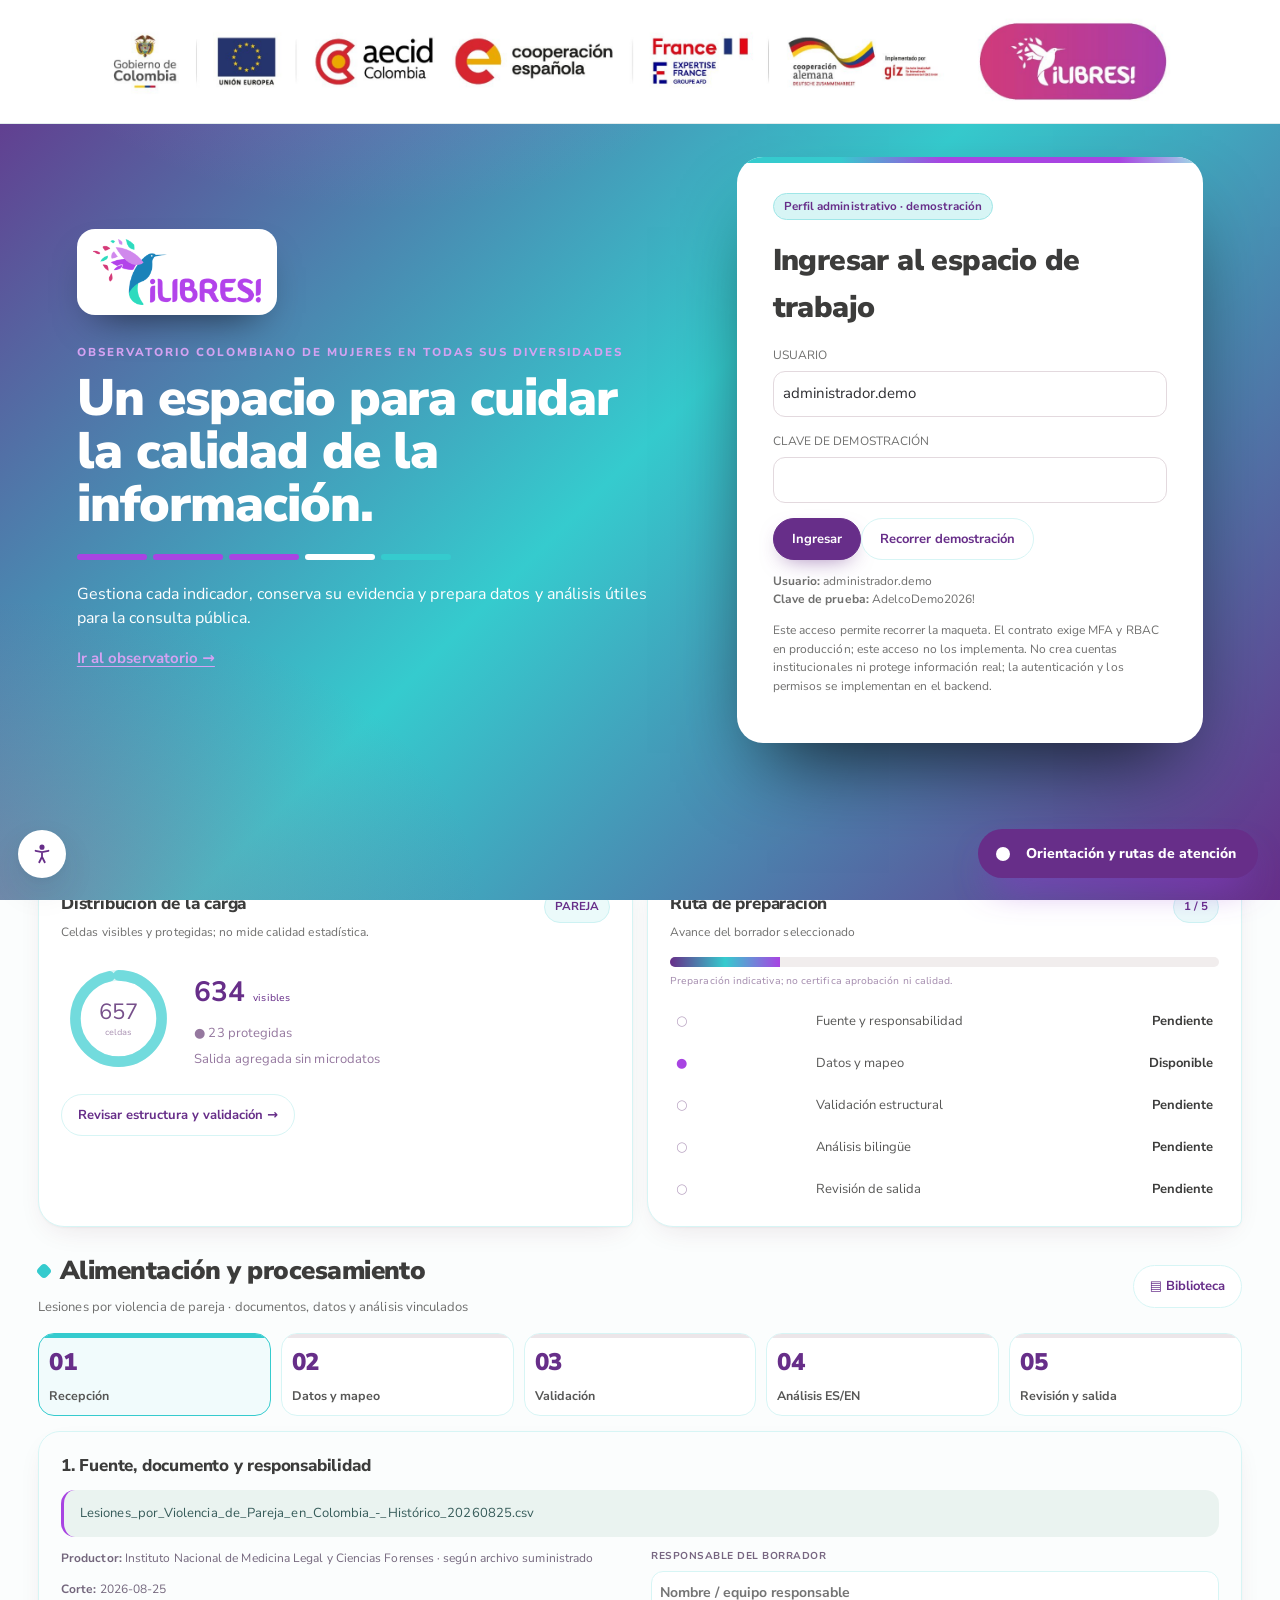
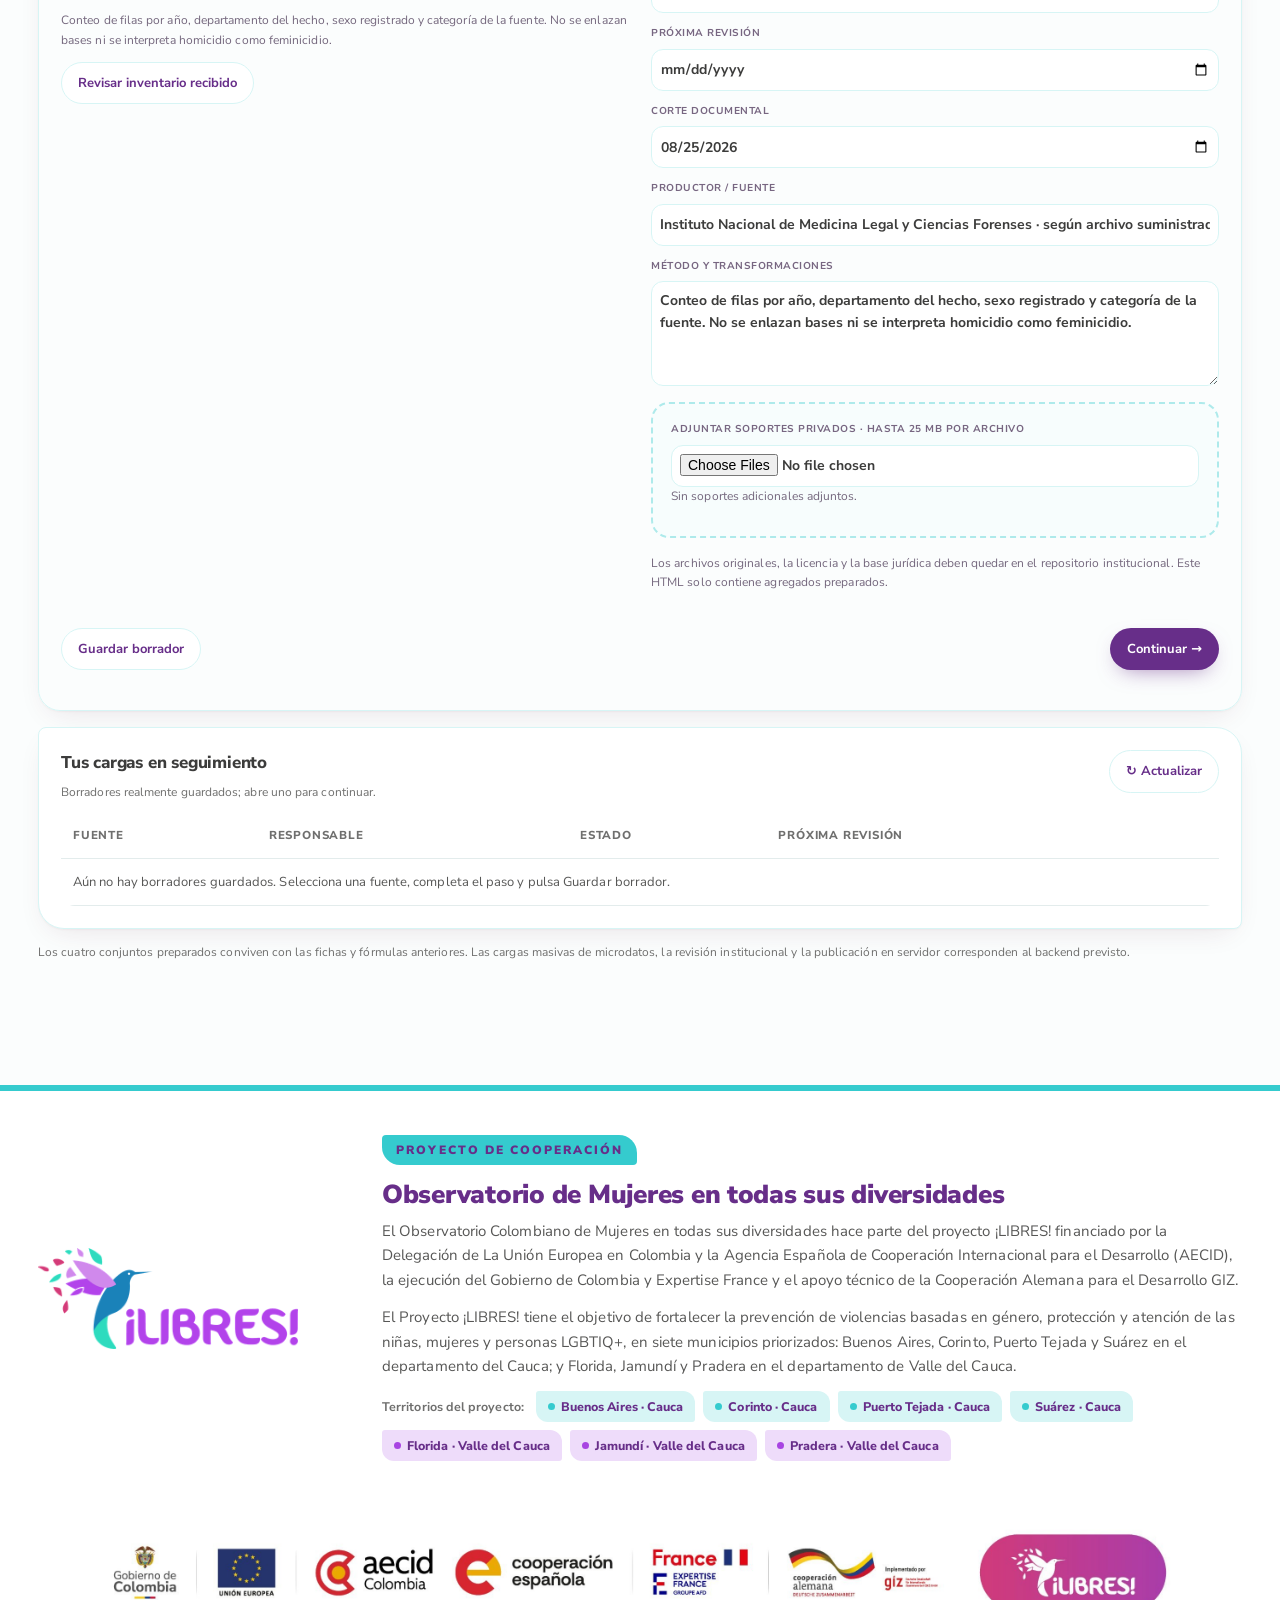
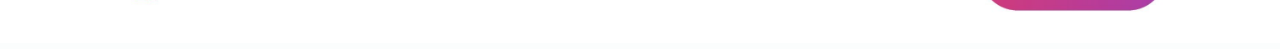
==== admin/index.html @ 5bfd1f11 "Cambiar '¿Por dónde empezar?' por 'Cómo navegar en el observatorio'" ====
<!doctype html>
<html lang="es"><head>
<!-- Metadatos y estilos autocontenidos. La paleta es una referencia visual sujeta al manual institucional. --><meta charset="UTF-8"><link rel="preconnect" href="https://fonts.googleapis.com"><link rel="preconnect" href="https://fonts.gstatic.com" crossorigin><link data-lv-fonts rel="stylesheet" href="https://fonts.googleapis.com/css2?family=Nunito+Sans:ital,opsz,wght@0,6..12,400;0,6..12,600;0,6..12,700;0,6..12,800;0,6..12,900;1,6..12,700;1,6..12,800&display=swap"><meta name="viewport" content="width=device-width,initial-scale=1"><title>Administración Observatorio</title><style>
:root{--ink:#22263c;--muted:#62667a;--purple:#672e89;--purplelight:#ffffff;--teal:#a844e2;--line:#e6e5ed;--bg:#f7f7fa;--orange:#672e89}*{box-sizing:border-box}body{margin:0;background:var(--bg);font:15px/1.55 Arial,sans-serif;color:var(--ink)}button,input,select{font:inherit}button,a,select{touch-action:manipulation}button{cursor:pointer}a{color:var(--purple);text-underline-offset:3px}button:focus-visible,a:focus-visible,input:focus-visible,select:focus-visible{outline:3px solid #35cbce;outline-offset:3px}button{color:inherit}header{background:white;border-bottom:1px solid var(--line)}.top{max-width:1440px;margin:auto;padding:20px 38px;display:flex;align-items:center;justify-content:space-between;gap:22px}.brand{display:flex;gap:13px;align-items:center}.mark{background:var(--purple);color:white;border-radius:50%;width:45px;height:45px;display:grid;place-items:center;font-size:25px}.brand strong{display:block;font-size:16px}.brand small{color:var(--muted)}.actions{display:flex;gap:10px}.btn{border:1px solid var(--line);background:white;padding:10px 16px;border-radius:8px;font-weight:600}.btn.primary{background:var(--purple);border-color:var(--purple);color:white}.nav{max-width:1440px;margin:auto;padding:0 38px;display:flex;gap:26px;overflow:auto}.nav button{white-space:nowrap;background:none;border:0;border-bottom:3px solid transparent;padding:15px 0;font-size:14px;color:var(--muted)}.nav button.active{border-color:var(--purple);color:var(--purple);font-weight:bold}.banner{padding:9px 38px;background:#ffffff;color:#672e89;font-size:12px;text-align:center;border-bottom:1px solid #eedcfa}main{max-width:1440px;padding:32px 38px 50px;margin:auto}h1,h2,h3,p{margin-top:0}h1{font-size:36px;line-height:1.16;letter-spacing:-1px;margin-bottom:13px}h2{font-size:23px;letter-spacing:-.5px;margin-bottom:8px}h3{font-size:16px;margin-bottom:8px}.muted{color:var(--muted)}.eyebrow{text-transform:uppercase;letter-spacing:1.8px;color:var(--purple);font-size:11px;font-weight:bold;margin-bottom:10px}.hero{display:grid;grid-template-columns:1.6fr 1fr;gap:40px;align-items:center;margin-bottom:25px}.hero p{max-width:690px;color:var(--muted);margin-bottom:15px}.hero-aside{border-left:1px solid #d8d2e3;padding-left:30px}.hero-aside strong{font-size:24px;color:var(--purple)}.pill{display:inline-block;background:var(--purplelight);color:var(--purple);border-radius:30px;padding:4px 10px;font-size:11px;font-weight:bold}.pill.teal{color:#a844e2;background:#eedcfa}.pill.warn{background:#ffffff;color:#672e89}.filterbar{display:flex;align-items:end;gap:12px;padding:17px;background:white;border:1px solid var(--line);border-radius:12px;margin-bottom:24px;flex-wrap:wrap}.filterbar label{font-size:11px;letter-spacing:.5px;font-weight:bold;display:grid;gap:5px;color:var(--muted);flex:1;min-width:130px}input,select{border:1px solid #d8d8e3;border-radius:7px;padding:9px;background:white;color:var(--ink);min-width:0}input{width:100%}.filterbar .btn{font-size:12px}.kpis{display:grid;grid-template-columns:repeat(4,1fr);gap:15px;margin-bottom:22px}.kpi{padding:19px 21px;border:1px solid var(--line);border-radius:12px;background:white;position:relative;overflow:hidden}.kpi:before{content:'';position:absolute;left:0;top:20px;width:3px;height:40px;background:var(--purple)}.kpi span{display:block;font-size:12px;color:var(--muted);min-height:20px}.kpi strong{font-size:30px;display:block;line-height:1.6}.kpi small{font-size:11px;color:var(--teal)}.two{display:grid;grid-template-columns:1.08fr 1fr;gap:20px;margin-bottom:22px}.panel{background:white;border:1px solid var(--line);border-radius:12px;padding:23px;min-width:0}.panelhead{display:flex;justify-content:space-between;align-items:start;gap:14px}.panelhead p{font-size:12px;color:var(--muted)}.tabs{display:flex;gap:5px;background:#f2f1f7;padding:4px;border-radius:8px;width:max-content;max-width:100%;flex-wrap:wrap;margin-bottom:15px}.tabs button{padding:6px 10px;border:0;background:transparent;border-radius:5px;font-size:12px}.tabs button.active{background:white;color:var(--purple);box-shadow:0 1px 4px #0001}.mapwrap{display:grid;grid-template-columns:1.2fr 1fr;align-items:center;gap:15px}.map{width:100%;height:360px}.dept{stroke:white;stroke-width:1;cursor:pointer;transition:fill .2s}.dept:hover,.dept:focus{stroke:#672e89;stroke-width:2}.dept.selected{stroke:#35cbce;stroke-width:3}.mapnote{font-size:11px;color:var(--muted)}.mapdetail{font-size:12px}.mapdetail strong{display:block;font-size:21px;margin:6px 0}.mapdetail p{margin-bottom:12px}.gradient{height:8px;background:linear-gradient(90deg,#d7f5f5,#d7f5f5,#9fe6e7,#672e89);border-radius:4px;margin:18px 0 5px}.legend{font-size:10px;display:flex;justify-content:space-between;color:var(--muted)}.chart{width:100%;height:210px}.axis{font-size:10px;fill:#717386}.series-grid{stroke:#edecf2;stroke-dasharray:3 4}.sectionhead{display:flex;justify-content:space-between;align-items:center;margin:32px 0 15px}.sectionhead p{margin:0;font-size:12px}.themegrid{display:grid;grid-template-columns:repeat(4,1fr);gap:13px}.theme{border:1px solid var(--line);border-radius:11px;padding:19px;text-align:left;background:white;min-height:127px}.theme:hover{border-color:#7ea66c;background:#ffffff}.theme .num{color:#a696ba;font-size:12px;margin-bottom:13px;display:block}.theme b{display:block;font-size:15px;margin-bottom:5px}.theme small{font-size:11px;color:var(--muted)}.note{background:#ffffff;padding:15px 18px;border-radius:8px;font-size:12px;color:#514769;margin:18px 0}.tablewrap{overflow:auto}table{width:100%;border-collapse:collapse;font-size:12px}th{text-align:left;color:var(--muted);background:#ffffff;font-size:11px;white-space:nowrap}td,th{padding:13px 12px;border-bottom:1px solid var(--line);vertical-align:top}td:first-child{white-space:nowrap}tr:hover td{background:#ffffff}table button{background:none;border:0;color:var(--purple);text-decoration:underline;font-size:12px;text-align:left}.countline{font-size:12px;color:var(--muted);margin:12px 0}.cards{display:grid;grid-template-columns:repeat(3,1fr);gap:16px}.resource{background:white;border:1px solid var(--line);border-radius:10px;padding:22px}.resource p{font-size:13px;color:var(--muted)}.resource small{font-size:11px}.resource a{font-size:12px}.steps{counter-reset:steps;display:grid;grid-template-columns:repeat(4,1fr);gap:16px;margin:20px 0}.step{background:white;border:1px solid var(--line);padding:20px;border-radius:10px;font-size:13px}.step:before{counter-increment:steps;content:'0' counter(steps);display:block;color:var(--purple);font-size:24px;margin-bottom:12px}.step p{font-size:12px;color:var(--muted);margin-bottom:0}.summarylist{padding-left:20px;font-size:13px}.summarylist li{margin:9px 0}.flow{display:grid;grid-template-columns:repeat(3,1fr);gap:16px;margin-top:20px}.flow .resource{border-top:3px solid var(--purple)}details{margin:14px 0;border:1px solid var(--line);background:white;border-radius:9px;padding:15px}summary{font-weight:bold;cursor:pointer;font-size:14px}details pre{white-space:pre-wrap;font:12px/1.6 Arial;max-height:450px;overflow:auto}.page{display:none}.page.active{display:block}.hide{display:none!important}footer{border-top:1px solid var(--line);padding:25px 38px;color:var(--muted);font-size:11px;max-width:1440px;margin:auto;display:flex;justify-content:space-between;gap:20px}dialog{border:0;border-radius:14px;box-shadow:0 10px 100px #17112c55;max-width:820px;width:calc(100% - 30px);max-height:90vh;padding:30px;color:var(--ink)}dialog::backdrop{background:#20182c88}dialog .close{float:right}.detailgrid{display:grid;grid-template-columns:1fr 1fr;gap:18px}.detailgrid div{border-bottom:1px solid var(--line);padding:12px 0;font-size:13px}.detailgrid strong{display:block;font-size:11px;color:var(--muted);margin-bottom:7px}.subtle{font-size:11px;color:var(--muted)}.empty{padding:30px;text-align:center;color:var(--muted)}.help{position:fixed;right:20px;bottom:20px;border-radius:30px;background:var(--purple);color:white;border:0;padding:12px 20px;box-shadow:0 3px 16px #70448d33;font-size:13px}.download{margin-top:15px}.cross{width:100%;overflow:auto}.schema{display:grid;grid-template-columns:repeat(2,1fr);gap:14px}.schema div{padding:18px;border:1px solid var(--line);border-radius:10px;background:#ffffff;font-size:13px}.schema small{display:block;color:var(--muted);margin-top:6px}.accent{color:var(--purple)}
@media(max-width:1050px){.themegrid{grid-template-columns:repeat(3,1fr)}.two{grid-template-columns:1fr}.map{height:370px}.cards{grid-template-columns:repeat(2,1fr)}}@media(max-width:700px){main{padding:23px 16px}.top{padding:15px 16px}.brand strong{font-size:12px}.brand small{font-size:10px}.mark{width:34px;height:34px}.actions .btn{font-size:11px;padding:8px}.actions .print{display:none}.nav{padding:0 16px;gap:20px}.hero{grid-template-columns:1fr;gap:15px}h1{font-size:29px}.hero-aside{padding:12px 0;border:0;border-top:1px solid var(--line)}.kpis{grid-template-columns:repeat(2,1fr);gap:10px}.kpi{padding:15px}.kpi strong{font-size:23px}.themegrid,.cards,.steps,.flow,.schema{grid-template-columns:1fr 1fr}.panel{padding:17px}.mapwrap{grid-template-columns:1fr}.mapdetail{border-top:1px solid var(--line);padding-top:10px}.map{height:330px}.filterbar{padding:12px}.filterbar label{min-width:120px}.banner{padding:8px 15px}.detailgrid{grid-template-columns:1fr}footer{padding:20px 16px}.help{font-size:11px;right:10px;bottom:10px}}@media print{header .actions,nav,.banner,.help,.filterbar,.tabs,footer,dialog{display:none!important}.page.active{display:block}body{background:white}main{padding:0}.panel,.resource,.theme,.kpi{break-inside:avoid}.two{display:block}.panel{margin-bottom:15px}.map{height:300px}a{color:#222}.kpis{grid-template-columns:repeat(4,1fr)}}

:root{--ink:#a844e2;--muted:#607184;--purple:#672e89;--purplelight:#ffffff;--teal:#a844e2;--line:#e2e7eb;--bg:#ffffff;--orange:#a844e2;--brand-blue:#672e89;--brand-green:#a844e2;--brand-yellow:#a844e2}body{background:var(--bg)}header{border-top:5px solid var(--brand-yellow)}.brand .mark{display:none}.brandLogo{width:168px;height:auto;object-fit:contain}.brand{gap:22px}.brandTitle{border-left:1px solid #d9e0e8;padding-left:22px}.brand strong{color:var(--brand-blue)}.top{padding-top:16px;padding-bottom:16px}.hero{padding:26px 0 10px}.hero-aside{border-left:3px solid var(--brand-yellow)}h1{font-size:39px;letter-spacing:-1.1px}.pill{border:1px solid #eedcfa}.pill.teal{background:#eedcfa;border-color:#eedcfa;color:#a844e2}.pill.warn{color:#a844e2;background:#eedcfa;border-color:#d4a2f2}.btn{border-radius:9px}.btn.primary{background:var(--brand-blue)}.btn:hover{border-color:var(--brand-blue)}.btn:disabled{opacity:.45;cursor:not-allowed}.banner{background:#eedcfa;color:#a844e2;border-color:#d4a2f2}.note{background:#ffffff;color:#a844e2;border-left:3px solid #d4a2f2}.kpi:before{background:var(--brand-green)}.gradient{background:linear-gradient(90deg,#eedcfa,#d4a2f2,#a844e2,#672e89)}.nav{gap:23px}.nav button{font-size:13px}.nav button.active{color:var(--brand-blue)}.theme{border-radius:13px;box-shadow:0 3px 9px #18304703}.theme:hover{border-color:#8baa79;background:#ffffff}.theme .num{color:#a844e2}.resource,.panel,.kpi{box-shadow:0 3px 14px #18304703}.help{background:var(--brand-blue)}.rolebar{display:flex;align-items:center;justify-content:space-between;gap:15px;padding:10px 38px;background:#ffffff;border-bottom:1px solid #eedcfa;font-size:12px;color:#42603b}.rolebar.admin{background:#ffffff;border-color:#eedcfa;color:#a844e2}.roleuser{font-weight:bold}.toolbar{display:flex;gap:9px;align-items:center;flex-wrap:wrap}.publicIntro{display:flex;gap:20px;justify-content:space-between;align-items:center;margin:20px 0}.fresh{font-size:11px;color:var(--teal)}.sheetnav{display:flex;gap:7px;flex-wrap:wrap;background:white;padding:12px;border:1px solid var(--line);border-radius:10px;margin:20px 0;position:sticky;top:0;z-index:3;box-shadow:0 4px 12px #00000005}.sheetnav button{border:0;background:#ffffff;border-radius:7px;padding:9px 13px;font-size:12px}.sheetnav button.active{background:var(--brand-blue);color:white}.sheetpane{display:none}.sheetpane.active{display:block}.formgrid{display:grid;grid-template-columns:repeat(2,1fr);gap:16px}.formgrid label{display:grid;gap:7px;color:var(--muted);font-size:12px}.formgrid textarea,textarea{font:14px/1.6 Arial;padding:12px;border:1px solid #d5dde7;border-radius:8px;min-height:130px;resize:vertical;width:100%}.span2{grid-column:1/-1}.adminStatus{display:grid;grid-template-columns:1fr 1fr 1fr;gap:12px;margin:15px 0}.adminStatus>div{background:white;border:1px solid var(--line);padding:15px;border-radius:9px}.adminStatus b{display:block;color:var(--brand-blue);font-size:20px}.adminStatus small{font-size:11px;color:var(--muted)}.adminlogin{position:fixed;inset:0;background:#ffffff;z-index:30;display:grid;grid-template-columns:1fr 1fr;align-items:center;padding:6vw;gap:7vw;overflow:auto}.adminlogin aside h1{color:var(--brand-blue);font-size:44px}.loginbox{padding:36px;background:white;border:1px solid var(--line);border-radius:18px;box-shadow:0 16px 50px #17304a09}.loginbox label{display:grid;gap:6px;font-size:12px;color:var(--muted);margin:15px 0}.loginbox p{font-size:12px;color:var(--muted)}.loginerr{color:#672e89!important}.publicationStatus{display:flex;gap:12px;align-items:center;flex-wrap:wrap;font-size:12px}.chartplaceholder{padding:60px 25px;border:1px dashed #eedcfa;border-radius:9px;text-align:center;color:var(--muted)}.revision-list{padding:0;list-style:none}.revision-list li{border-bottom:1px solid var(--line);padding:12px 0;font-size:12px}.loginbrand{width:260px;height:auto;margin-bottom:30px}.badgeCount{padding:4px 9px;border-radius:25px;background:#eedcfa;color:#a844e2;font-size:11px}.inlineCheck{display:flex;gap:10px;font-size:12px;align-items:start;margin:10px 0}.inlineCheck input{width:auto;margin-top:4px}.smallLink{font-size:12px}#gestion .steps{display:none!important}#gestion .sectionhead{margin-top:22px}.contrastKey{color:#a844e2}.hero p{max-width:660px}.stamp{font-size:11px;color:#4e6a43}#publicSheetBody .two{margin-top:20px}.errorBanner{color:#672e89;background:#ffffff;padding:13px;border:1px solid #d7f5f5;border-radius:8px}.sheetHeading{display:flex;justify-content:space-between;align-items:start;gap:16px;margin-bottom:18px}.sheetHeading p{font-size:13px;color:var(--muted)}
@media(max-width:800px){.brandLogo{width:110px}.brand{gap:10px}.brandTitle{padding-left:10px}.formgrid,.adminlogin{grid-template-columns:1fr}.rolebar{padding:9px 16px}.adminlogin{padding:25px}.adminlogin aside h1{font-size:28px}.loginbrand{width:180px;margin-bottom:10px}.adminStatus{grid-template-columns:1fr}.sheetnav{position:static}.span2{grid-column:auto}.rolebar .smallLink{display:none}.sheetHeading{display:block}.hero h1{font-size:31px}}@media print{.rolebar,.sheetnav,.adminlogin,.adminactions{display:none!important}}

/* Visualización pública y mesa de trabajo: paleta de referencia Red Adelco. */
.visualHero{display:flex;align-items:flex-end;justify-content:space-between;gap:24px;margin:22px 0 25px}.visualHero h1{font-size:40px;letter-spacing:-1.2px;margin:7px 0 10px;line-height:1.12}.visualHero p{max-width:690px;margin:0;color:#607184}.visualHero .eyebrow{font-size:11px}.dataStamp{border-left:3px solid #a844e2;padding:5px 16px;font-size:12px;min-width:220px;color:#607184}.dataStamp strong{display:block;color:#a844e2;font-size:14px}.visualFilters{display:grid;grid-template-columns:2fr 1.3fr .8fr 1fr auto;gap:14px;align-items:end;background:white;padding:18px 20px;border:1px solid #eedcfa;border-radius:14px;margin-bottom:20px}.visualFilters label{font-size:10px;letter-spacing:1px;font-weight:700;color:#607184}.visualFilters select{font-size:13px;letter-spacing:0;margin-top:7px;width:100%;min-width:0;padding:10px}.visualMetricGrid{display:grid;grid-template-columns:repeat(3,1fr);gap:18px;margin:20px 0}.visualMetric{background:white;text-align:left;border:1px solid #eedcfa;border-radius:14px;padding:20px 22px;cursor:pointer;font:inherit;color:#a844e2;position:relative;overflow:hidden}.visualMetric:hover,.visualMetric.selected{border-color:#672e89;box-shadow:0 4px 18px #70448d10}.visualMetric.selected:before{content:'';position:absolute;left:0;top:0;bottom:0;width:4px;background:#672e89}.metricName{display:block;font-size:13px;min-height:40px}.metricCode{font:700 10px monospace;letter-spacing:1px;color:#607184}.metricNumber{font-size:37px;letter-spacing:-1px;font-weight:750;display:block;margin:8px 0}.metricChange{font-size:11px;color:#607184;display:flex;justify-content:space-between;gap:10px}.metricChange b{color:#672e89;font-weight:600}.visualLayout{display:grid;grid-template-columns:1.35fr 1fr;gap:20px}.visualPanel{border:1px solid #eedcfa;background:white;border-radius:16px;padding:22px;min-width:0}.visualPanel h2{font-size:18px;margin:0 0 5px}.visualPanel h3{font-size:15px}.visualPanel p{font-size:12px;color:#607184;margin:0}.chartHeader{display:flex;align-items:center;justify-content:space-between;gap:15px;margin-bottom:14px}.chartKey{display:inline-flex;align-items:center;gap:6px;font-size:11px;color:#607184}.chartKey:before{content:'';width:7px;height:7px;border-radius:50%;background:#672e89}.chartCanvas{width:100%;height:auto;display:block}.visualLower{display:grid;grid-template-columns:1fr 1fr;gap:20px;margin-top:20px}.visualPanel .btn{font-size:12px;margin-top:13px}.visualFoot{font-size:11px!important;line-height:1.6;margin-top:10px!important}.visualMapWrap{display:grid;grid-template-columns:1fr 145px;align-items:center;gap:10px}.visualMap{max-width:100%;height:290px;width:100%}.mapLegend{display:flex;gap:8px;align-items:center;font-size:10px;color:#607184}.mapLegend i{width:90px;height:7px;border-radius:8px;background:linear-gradient(90deg,#eedcfa,#672e89)}.mapValue{font-size:29px;font-weight:bold;color:#672e89}.miniMeta{display:grid;grid-template-columns:1fr 1fr;gap:14px;margin:18px 0}.miniMeta dt{font-size:10px;color:#607184;text-transform:uppercase;letter-spacing:1px}.miniMeta dd{margin:3px 0;font-size:12px;color:#a844e2}.visualTable{margin-top:18px}.visualTable table{font-size:12px}.visualTable td,.visualTable th{padding:10px 12px}.visualAlert{display:flex;gap:12px;align-items:center;border:1px solid #d4a2f2;background:#ffffff;color:#a844e2;border-radius:9px;padding:10px 14px;font-size:11px}.visualTag{font-size:10px;letter-spacing:.4px;padding:5px 8px;border-radius:5px;background:#eedcfa;color:#a844e2;white-space:nowrap}.adminVisualGrid{display:grid;grid-template-columns:1.5fr 1fr;gap:20px;margin:20px 0}.stageGrid{display:grid;grid-template-columns:1fr 1fr;gap:10px}.stageCard{display:flex;align-items:center;gap:12px;background:#ffffff;border:1px solid #eedcfa;border-radius:9px;padding:13px;text-align:left;font:inherit;color:#a844e2;cursor:pointer}.stageCard:hover{border-color:#672e89}.stageNumber{width:30px;height:30px;border-radius:8px;background:#ffffff;color:#672e89;display:grid;place-items:center;font-size:12px;font-weight:bold;flex-shrink:0}.stageCard b{display:block;font-size:12px}.stageCard small{display:block;font-size:10px;color:#607184;margin-top:3px}.adminIndicator{display:flex;gap:15px;align-items:center;border-bottom:1px solid #eedcfa;padding-bottom:17px;margin-bottom:16px}.adminIndicator p{margin-top:4px}.workflowProgress{height:8px;background:#ffffff;border-radius:10px;overflow:hidden;margin:16px 0 7px}.workflowProgress span{display:block;background:#a844e2;height:100%;border-radius:10px}.stateRow{display:flex;justify-content:space-between;align-items:center;border-bottom:1px solid #ffffff;padding:10px 0;font-size:12px}.stateRow:last-child{border:0}.stateRow strong{font-size:13px}.navHint{font-size:11px;color:#607184;display:flex;justify-content:space-between;gap:12px;margin:13px 0}.safetyLabel{padding:14px;background:#eedcfa;border-radius:9px;font-size:11px;color:#a844e2;margin-top:15px}#adminhome>.two{margin-top:20px}#adminhome h1{font-size:35px}#adminhome .kpis{margin-top:20px}#adminhome .kpi{padding:18px}#adminhome .kpi strong{font-size:32px}#gestion .sheetnav{position:sticky;top:0;background:#ffffff;z-index:3;padding:12px 0}#inicio .sectionhead{margin-top:36px}#inicio .themegrid{margin-bottom:20px}#visualIndicatorName{max-width:600px}.v5Summary{margin-bottom:18px;border-left:4px solid #672e89;background:#ffffff;padding:14px 18px;border-radius:8px;font-size:12px}button.visualMetric:focus-visible,.stageCard:focus-visible{outline:3px solid #d4a2f2;outline-offset:3px}@media(max-width:1000px){.visualFilters{grid-template-columns:1fr 1fr}.visualLayout,.adminVisualGrid{grid-template-columns:1fr}.visualHero h1{font-size:32px}.visualHero{align-items:flex-start}.visualMetricGrid{gap:10px}.metricNumber{font-size:30px}}@media(max-width:680px){.visualMetricGrid,.visualLower{grid-template-columns:1fr}.visualHero{display:block}.dataStamp{margin-top:20px}.visualFilters{grid-template-columns:1fr}.visualHero h1{font-size:28px}.visualMapWrap{grid-template-columns:1fr 110px}.stageGrid{grid-template-columns:1fr}.visualMetric .metricName{min-height:0}.visualMetric{padding:17px}.visualMap{height:245px}}
/* Encuadre de presentación para revisar los dos perfiles en una sola pantalla. */
body.presentation header{position:static;padding-top:9px;padding-bottom:7px}body.presentation .brandLogo{max-width:120px;max-height:42px}body.presentation header .nav,body.presentation header nav{display:none}body.presentation main{padding-top:14px}body.presentation .rolebar{padding-top:5px;padding-bottom:5px}body.presentation .banner{padding-top:6px;padding-bottom:6px}body.presentation .visualHero{margin:4px 0 12px}body.presentation .visualHero h1{font-size:27px;margin:4px 0 6px}body.presentation .visualHero p{font-size:12px}body.presentation .visualFilters{padding:10px 15px;margin-bottom:10px}body.presentation .visualFilters select{padding:7px;margin-top:4px}body.presentation .visualMetricGrid{margin:12px 0;gap:13px}body.presentation .visualMetric{padding:13px 17px}body.presentation .metricName{min-height:28px;font-size:12px}body.presentation .metricNumber{font-size:29px;margin:3px 0}body.presentation .visualPanel{padding:15px}body.presentation .visualPanel h2{font-size:16px}body.presentation .visualLayout{grid-template-columns:1.35fr 1fr;gap:15px}body.presentation #visualTrend{height:185px}body.presentation .visualMap{height:220px}body.presentation .chartHeader{margin-bottom:7px}body.presentation .visualPanel .btn{margin-top:6px;padding:7px 11px}body.presentation .visualLower{margin-top:13px;gap:15px}body.presentation #visualBars{height:90px}body.presentation .visualTable{margin-top:4px}body.presentation .visualTable td,body.presentation .visualTable th{padding:5px 9px}body.presentation .miniMeta{gap:6px;margin:10px 0}body.presentation .visualFoot{font-size:10px!important;margin-top:5px!important}body.presentation #inicio>.sectionhead,body.presentation #themes,body.presentation footer,body.presentation .helpFloat{display:none}body.presentation #adminhome .kpis{margin:12px 0}body.presentation #adminhome .kpi{padding:12px 17px}body.presentation #adminhome .kpi strong{font-size:27px}body.presentation .adminVisualGrid{margin:14px 0;gap:16px}body.presentation .stageCard{padding:12px}body.presentation .adminIndicator{padding-bottom:10px;margin-bottom:10px}body.presentation .stateRow{padding:8px 0}body.presentation .workflowProgress{margin-top:10px}body.presentation #adminhome>.two,body.presentation #adminhome>.visualPanel:last-child{display:none}body.presentation .dataStamp{font-size:11px}body.presentation .visualAlert{padding:7px 12px}body.presentation .safetyLabel{padding:10px;font-size:10px}
/* V6: jerarquía visual y controles de exploración. Los colores no representan riesgo. */
:root{--brand:#672e89;--leaf:#a844e2;--sun:#d4a2f2;--ink:#a844e2;--muted:#607184;--line:#eedcfa;--paper:#ffffff}
body{background:var(--paper)}header{box-shadow:0 3px 18px #102c4a08}header .btn{border-radius:100px}header nav button{font-size:12px}main{max-width:1380px}.page{animation:pageReveal .28s ease}.btn{border-radius:10px;transition:background .2s,transform .2s,box-shadow .2s}.btn:hover{transform:translateY(-2px);box-shadow:0 5px 15px #70448d1a}.btn.primary{background:#672e89}.btn:focus-visible,button:focus-visible,a:focus-visible,input:focus-visible,select:focus-visible{outline:3px solid #d4a2f2;outline-offset:3px}.v6hero{position:relative;isolation:isolate;background:linear-gradient(120deg,#a844e2,#672e89 64%,#a844e2);border-radius:24px;color:white;padding:34px 38px;display:grid;grid-template-columns:1.35fr 1fr;gap:35px;overflow:hidden;margin:17px 0 21px}.v6hero:after{content:'';position:absolute;z-index:-1;right:-95px;top:-160px;width:530px;height:530px;border:65px solid #ffffff07;border-radius:50%}.v6hero .eyebrow{color:#eedcfa;font-size:10px;letter-spacing:2px}.v6hero h1{font-size:43px;line-height:1.06;letter-spacing:-1.5px;margin:12px 0 13px;max-width:600px}.v6hero h1 span{color:#d4a2f2}.v6hero p{font-size:13px;max-width:565px;color:#eedcfa;margin-bottom:22px;line-height:1.6}.heroPills{display:flex;gap:9px;flex-wrap:wrap}.heroPills button{background:#ffffff10;border:1px solid #ffffff35;color:white;border-radius:100px;padding:9px 13px;font-size:11px;cursor:pointer;transition:.2s}.heroPills button:hover{background:white;color:#672e89}.v6searchbox{align-self:center;position:relative;min-width:0}.v6searchbox label{font-size:16px;font-weight:600;display:block;margin-bottom:12px}.searchSurface{background:white;border-radius:12px;display:flex;align-items:center;padding:7px 8px 7px 14px;gap:10px;box-shadow:0 8px 24px #00162c20}.searchSurface input{border:0;outline:none;background:transparent;color:#a844e2;min-width:0;flex:1;font-size:13px;padding:10px 3px}.searchSurface button{border:0;background:#d4a2f2;color:#a844e2;width:37px;height:37px;border-radius:8px;font-size:20px;cursor:pointer}.v6searchbox small{display:block;color:#eedcfa;font-size:10px;line-height:1.7;margin-top:10px}.searchResults{position:absolute;z-index:15;left:0;right:0;top:85px;background:white;color:#a844e2;border-radius:12px;box-shadow:0 14px 40px #00162c40;max-height:320px;overflow:auto}.searchResults:empty{display:none}.searchResults button{display:block;width:100%;text-align:left;background:white;color:#a844e2;border:0;border-bottom:1px solid #ffffff;padding:13px;font-size:12px;cursor:pointer}.searchResults button:hover{background:#ffffff}.searchResults small{color:#607184;margin-top:3px}.v6sectionnav{display:flex;align-items:center;gap:6px;flex-wrap:wrap;margin:12px 0}.v6sectionnav button{border:0;background:transparent;padding:10px 17px;border-radius:100px;color:#607184;font-size:12px;cursor:pointer}.v6sectionnav button.active{color:#672e89;background:#eedcfa;font-weight:700}.v6sectionnav .push{margin-left:auto;font-size:11px;color:#607184}.visualFilters{position:relative;background:white;box-shadow:0 5px 18px #163b6410;border-radius:14px;border:1px solid #eedcfa;margin-bottom:12px;padding:15px 18px}.visualFilters select{border-radius:8px;border-color:#eedcfa;background:#ffffff}.v6filterchips{display:flex;align-items:center;gap:9px;margin:11px 0 14px;flex-wrap:wrap}.v6filterchips span{display:flex;gap:6px;border:1px solid #eedcfa;background:#ffffff;color:#a844e2;font-size:10px;border-radius:6px;padding:5px 8px}.v6filterchips button{font-size:10px;background:none;border:0;color:#672e89;text-decoration:underline;cursor:pointer;margin-left:auto}.visualAlert{border:0;border-left:3px solid #d4a2f2;border-radius:6px;background:#ffffff;padding:8px 12px;font-size:10px;color:#a844e2}.visualMetricGrid{gap:18px;margin:16px 0 22px}.visualMetric{border-radius:17px;padding:19px 22px;box-shadow:0 5px 18px #173b5e05;transition:transform .2s,box-shadow .2s,border .2s;min-height:185px}.visualMetric:hover{transform:translateY(-5px);box-shadow:0 14px 26px #70448d14}.visualMetric.selected{background:linear-gradient(145deg,#fff,#ffffff);border-color:#c17bed}.visualMetric.selected:before{background:#672e89;width:4px}.visualMetric .metricName{max-width:85%;font-size:12px;line-height:1.5;min-height:37px;margin-top:6px}.metricNumber{font-size:36px;margin:5px 0}.metricChange b{font-size:10px;background:#ffffff;padding:4px 6px;border-radius:5px;font-weight:500}.metricChange{font-size:10px;align-items:center}.metricCode{font-size:9px;color:#6d829a}.metricSpark{position:absolute;right:18px;top:86px;width:112px;height:45px;opacity:.8}.metricMarker{position:absolute;right:19px;top:18px;width:29px;height:29px;display:grid;place-items:center;border-radius:9px;background:#ffffff;color:#672e89;font-size:12px}.visualPanel{border:1px solid #eedcfa;border-radius:18px;box-shadow:0 5px 17px #173b5e04;padding:23px;transition:box-shadow .2s}.visualPanel h2{font-size:17px;letter-spacing:-.3px}.visualLayout{grid-template-columns:1.35fr 1fr;gap:20px}.chartHeader{align-items:flex-start}.chartHeader p{margin-top:4px;font-size:11px;line-height:1.6}.segmented{display:inline-flex;background:#ffffff;padding:3px;border-radius:8px;gap:3px;white-space:nowrap}.segmented button{border:0;background:transparent;color:#607184;font-size:10px;padding:6px 9px;border-radius:5px;cursor:pointer}.segmented button.active{background:white;color:#672e89;box-shadow:0 2px 5px #163b6412;font-weight:700}.v6mapInfo{font-size:10px;display:flex;justify-content:space-between;gap:10px;margin-top:10px;padding-top:10px;border-top:1px solid #ffffff}.v6mapInfo b{color:#672e89;font-weight:500}.v6chartNote{background:#ffffff;border-radius:8px;padding:8px 11px;display:flex;align-items:center;gap:10px;font-size:11px;color:#a844e2;min-height:34px;margin-top:8px}.v6chartNote i{width:7px;height:7px;border-radius:50%;background:#a844e2;flex-shrink:0}.visualMap{height:275px;transition:filter .2s}.visualMap path{transition:fill .2s,opacity .2s,stroke .2s}.visualMap path[onclick]:hover{filter:brightness(1.16);stroke:#d4a2f2;stroke-width:4px}.visualMapWrap{grid-template-columns:1fr 125px}.visualLower{gap:20px}.visualLower .miniMeta{border-top:1px solid #ffffff;padding-top:15px}.v6quality{display:flex;gap:10px;margin-top:16px;font-size:10px;color:#607184}.v6quality span{display:inline-flex;gap:6px;align-items:center}.v6quality span:before{content:'';background:#a844e2;width:6px;height:6px;border-radius:50%}.v6tooltip{position:fixed;pointer-events:none;background:#a844e2;color:white;border-radius:8px;padding:10px 13px;font-size:12px;z-index:80;box-shadow:0 5px 20px #00162c25;max-width:300px;display:none}.v6toast{position:fixed;left:50%;bottom:24px;transform:translateX(-50%);border-radius:100px;background:#a844e2;color:white;box-shadow:0 6px 25px #00162c30;z-index:100;padding:12px 20px;font-size:12px;display:none}.visualPanel table button{border:0;background:none;padding:0;color:#672e89;font-size:12px;text-decoration:underline;cursor:pointer}.v6cardlinks{display:flex;gap:10px;align-items:center;flex-wrap:wrap}.v6cardlinks .btn{margin:0}.savedButton{background:white;border:1px solid #eedcfa;border-radius:8px;padding:8px 11px;font-size:11px;color:#672e89;cursor:pointer}.savedButton[aria-pressed=true]{background:#eedcfa;border-color:#d4a2f2}.v6chartCanvas [data-point],#visualBars [data-territory]{cursor:pointer}.v6chartCanvas [data-point]:focus{outline:none;stroke:#d4a2f2;stroke-width:4}.v6guide{display:flex;gap:16px;align-items:center;justify-content:space-between;border-radius:14px;background:#ffffff;padding:18px 23px;margin:25px 0;color:#a844e2}.v6guide h3{font-size:14px;margin:0 0 4px}.v6guide p{font-size:12px;margin:0}.v6guide button{flex-shrink:0}.v6drawer{position:fixed;right:0;top:0;bottom:0;width:min(560px,95vw);margin:0 0 0 auto;max-height:100vh;border:0;border-left:1px solid #eedcfa;border-radius:20px 0 0 20px;padding:28px;background:white;box-shadow:-15px 0 60px #03244b35;color:#a844e2}.v6drawer::backdrop{background:#08274c55;backdrop-filter:blur(2px)}.v6drawer h2{color:#672e89;font-size:23px}.v6drawer .close{float:right;border:0;background:#ffffff;color:#672e89;border-radius:50%;width:34px;height:34px;cursor:pointer}.v6drawer details{padding:15px 0;border-bottom:1px solid #eedcfa;font-size:13px}.v6drawer summary{font-weight:600;cursor:pointer}.v6drawer p,.v6drawer li{font-size:13px;line-height:1.7}.v6drawer .value{font-size:34px;color:#672e89;font-weight:bold}.v6sectionnav button{scroll-margin-top:160px}#visualMetricCards,#v6comparison,#v6method{scroll-margin-top:125px}.v6adminHero{display:grid;grid-template-columns:1.4fr 1fr;align-items:center;gap:25px;background:linear-gradient(115deg,#a844e2,#672e89);color:white;border-radius:22px;padding:27px 30px;margin:18px 0}.v6adminHero .eyebrow{color:#eedcfa;font-size:10px}.v6adminHero h1{font-size:34px!important;line-height:1.08;margin:10px 0;color:white;letter-spacing:-.8px}.v6adminHero h1 span{color:#d4a2f2}.v6adminHero p{font-size:12px;color:#eedcfa;margin:0;max-width:590px}.v6adminActions{display:flex;gap:10px;justify-content:flex-end;flex-wrap:wrap}.v6adminActions .btn{background:white;color:#672e89;border:0}.v6adminActions .btn.gold{background:#d4a2f2;color:#a844e2}.v6adminLabel{color:#eedcfa;font-size:10px;text-align:right;margin-top:12px}.adminVisualGrid{grid-template-columns:1.4fr 1fr}.stageCard{background:white;position:relative;transition:transform .2s,box-shadow .2s;border-color:#eedcfa}.stageCard:hover{transform:translateY(-3px);box-shadow:0 6px 20px #70448d12}.stageNumber{background:#ffffff;border-radius:10px;width:35px;height:35px}.stageCard b{font-size:12px}.stageCard small{font-size:10px}.stageCard:after{content:'→';color:#c17bed;position:absolute;right:12px}.stageCard{padding-right:28px}.v6workspace{display:grid;grid-template-columns:210px minmax(0,1fr);gap:25px;margin-top:20px}.v6rail{position:sticky;top:15px;align-self:start;padding:17px 0;background:white;border:1px solid #eedcfa;border-radius:15px;overflow:hidden}.v6rail .railTitle{font-size:10px;color:#607184;letter-spacing:1px;padding:0 17px 14px}.v6rail button{display:flex;align-items:center;gap:10px;text-align:left;width:100%;padding:14px 15px;border:0;border-left:3px solid transparent;background:white;color:#607184;font-size:11px;cursor:pointer}.v6rail button:hover{background:#ffffff}.v6rail button.active{color:#672e89;background:#ffffff;border-left-color:#672e89;font-weight:700}.v6rail button span{width:22px;height:22px;background:#ffffff;border-radius:6px;display:grid;place-items:center;font-size:10px}.v6rail button.active span{background:#672e89;color:white}.v6rail small{font-size:10px;display:block;padding:16px;color:#607184;line-height:1.7;border-top:1px solid #eedcfa;margin-top:10px}.v6sheetBody{min-width:0}.v6sheetIntro{display:flex;justify-content:space-between;gap:20px;align-items:center;background:white;border:1px solid #eedcfa;border-radius:15px;padding:17px 20px;margin-bottom:18px}.v6sheetIntro h2{font-size:20px;margin:0 0 5px;color:#a844e2}.v6sheetIntro p{font-size:12px;color:#607184;margin:0;line-height:1.6}.v6sheetIntro .pill{flex-shrink:0}.v6sheetFooter{display:flex;justify-content:space-between;align-items:center;gap:15px;padding:17px 0}.v6sheetFooter p{font-size:11px;color:#607184}.v6drop{border:2px dashed #d4a2f2;border-radius:15px;background:linear-gradient(140deg,#ffffff,#fff);padding:28px;text-align:center;position:relative;margin:15px 0;transition:.2s}.v6drop.dragover{border-color:#672e89;background:#ffffff}.v6drop .uploadIcon{display:grid;place-items:center;width:45px;height:45px;border-radius:12px;background:#eedcfa;color:#672e89;font-size:24px;margin:0 auto 12px}.v6drop strong{display:block;font-size:15px}.v6drop p{font-size:11px;margin:6px;color:#607184}.v6drop input[type=file]{max-width:350px;padding:9px;font-size:12px;background:white;margin:13px auto 0}.v6inlineStatus{display:flex;align-items:center;justify-content:space-between;gap:15px;font-size:11px;padding:10px 14px;border-radius:8px;background:#eedcfa;color:#a844e2;margin-bottom:12px}.v6inlineStatus.warn{background:#eedcfa;color:#a844e2}#gestion>.filterbar{border-radius:14px;background:white;border-color:#eedcfa}#gestion h1{font-size:31px}.sheetpane .panel{border-radius:14px;background:white;box-shadow:0 4px 14px #173b5e04}.sheetpane .sectionhead h2{font-size:18px}.sheetpane label{font-size:11px}.sheetpane details>summary{cursor:pointer;color:#672e89}#v6LivePreview .previewBars{display:grid;gap:15px;margin:20px 0}.previewBarLabel{display:flex;justify-content:space-between;font-size:12px;margin-bottom:5px}.previewBarTrack{height:10px;background:#ffffff;border-radius:9px;overflow:hidden}.previewBarTrack span{height:100%;display:block;background:#672e89;border-radius:9px}.v6statusPills{display:flex;gap:8px;flex-wrap:wrap;font-size:10px}.v6statusPills span{background:#ffffff;padding:6px 9px;border-radius:100px;color:#a844e2}.v6previewButton{background:#eedcfa;color:#a844e2;border:1px solid #d4a2f2;border-radius:9px;padding:10px 15px;font-size:12px;cursor:pointer}.v6adminNudge{padding:15px 20px;border-radius:12px;background:#ffffff;color:#a844e2;margin-bottom:16px;font-size:12px;display:flex;align-items:center;justify-content:space-between;gap:15px}.v6adminNudge button{white-space:nowrap}.v6toast.show{display:block;animation:pageReveal .25s}.presentation .v6hero{padding:23px 28px;margin:12px 0 15px;gap:20px}.presentation .v6hero h1{font-size:34px}.presentation .v6hero p{margin-bottom:12px}.presentation .v6sectionnav{margin:6px 0}.presentation .v6sectionnav button{padding:7px 12px}.presentation .visualMetric{min-height:151px}.presentation .metricSpark{top:67px;width:100px;height:40px}.presentation .metricChange b{font-size:9px}.presentation .v6filterchips{margin:6px 0}.presentation .v6guide{display:none}.presentation .v6adminHero{padding:22px 27px;margin:10px 0 15px}.presentation .v6adminHero h1{font-size:29px!important}.presentation .visualMetric .metricName{max-width:70%}.presentation .visualLayout #visualTrend{height:190px}.presentation .v6chartNote{font-size:10px;padding:6px 9px;margin:0}.presentation .v6adminHero p{font-size:11px}.presentation #adminhome .stageCard{padding-top:12px;padding-bottom:12px}.presentation .v6hero:after{opacity:.6}@keyframes pageReveal{from{opacity:.2;transform:translateY(7px)}to{opacity:1;transform:translateY(0)}}@media(prefers-reduced-motion:reduce){*,*:before,*:after{animation:none!important;transition:none!important;scroll-behavior:auto!important}}@media(max-width:1000px){.v6hero{grid-template-columns:1fr;padding:27px}.v6searchbox{max-width:600px}.v6workspace{grid-template-columns:175px minmax(0,1fr);gap:15px}.v6hero h1{font-size:36px}.v6adminHero{grid-template-columns:1fr}.v6adminActions{justify-content:flex-start}.v6adminLabel{text-align:left}.visualMetric .metricName{max-width:100%;min-height:53px}.metricSpark{width:85px;top:110px;right:12px;opacity:.55}.adminVisualGrid{grid-template-columns:1fr}.v6sheetIntro{align-items:flex-start}.v6workspace .v6sheetBody{overflow:hidden}}@media(max-width:700px){.v6hero h1{font-size:32px}.v6hero{border-radius:17px;padding:23px}.v6sectionnav{gap:2px}.v6sectionnav .push{display:none}.v6workspace{grid-template-columns:1fr}.v6rail{position:static;display:flex;flex-wrap:wrap;padding:8px}.v6rail .railTitle,.v6rail small{display:none}.v6rail button{width:auto;padding:10px;font-size:10px;border-left:0;border-bottom:3px solid transparent}.v6rail button.active{border-bottom-color:#672e89;border-left:0}.v6sheetIntro h2{font-size:17px}.v6sheetIntro .pill{font-size:9px}.visualMetric .metricName{min-height:30px;max-width:75%}.metricSpark{top:70px;width:110px}.v6guide{align-items:flex-start;flex-direction:column}.v6filterchips button{margin-left:0}.v6adminNudge{align-items:flex-start;flex-direction:column}.v6adminHero h1{font-size:27px!important}.presentation .visualLayout{grid-template-columns:1fr}.v6drop{padding:20px 10px}}
/* Resumen compacto de revisión; las páginas normales conservan todo el detalle. */
.presentation .v6hero{padding:18px 25px}.presentation .v6hero h1{font-size:30px;margin:8px 0 10px}.presentation .v6hero p{font-size:11px;line-height:1.5;margin-bottom:11px}.presentation .heroPills button{padding:6px 10px;font-size:10px}.presentation .v6hero .eyebrow{font-size:9px}.presentation .v6sectionnav{margin:4px 0}.presentation .visualMetric{min-height:140px;padding:14px 18px}.presentation .visualMetric .metricName{max-width:70%;font-size:11px;min-height:34px}.presentation .metricSpark{top:68px;right:16px;width:95px}.presentation .visualMetricGrid{margin:12px 0 15px}.presentation .v6adminNudge{display:none}.presentation #gestion>.eyebrow,.presentation #gestion>p.muted{display:none}.presentation #gestion>h1{font-size:25px;margin:7px 0 15px}.presentation #gestion>.filterbar{padding:10px 14px;margin:10px 0}.presentation .v6workspace{gap:18px;margin-top:12px}.presentation .v6sheetIntro{padding:13px 16px;margin-bottom:12px}.presentation .v6drop{padding:19px}.presentation .v6rail button{padding:12px}.presentation .v6sheetBody>.sheetpane .sectionhead{margin-top:10px}.presentation .v6sheetBody .panel{padding:18px}.v6adminHero~.visualAlert{margin-top:0}.banner{display:none}
/* Tablero de alimentación: acciones visibles, estado real del trabajo y ruta guiada. */
.v7hero{background:linear-gradient(115deg,#a844e2,#672e89 70%,#a844e2);border-radius:23px;padding:30px 33px;display:grid;grid-template-columns:1.3fr 1fr;align-items:center;color:white;gap:30px;margin:20px 0}.v7hero .eyebrow{color:#eedcfa;font-size:10px;letter-spacing:2px}.v7hero h1{font-size:37px;line-height:1.12;letter-spacing:-1px;margin:9px 0 12px}.v7hero h1 span{color:#d4a2f2}.v7hero p{color:#eedcfa;font-size:12px;margin:0 0 20px}.v7heroActions{display:flex;gap:10px;flex-wrap:wrap}.v7heroActions .btn{font-size:11px;border:0}.v7heroActions .gold{background:#d4a2f2;color:#a844e2}.v7heroActions .white{background:white;color:#672e89}.v7heroActions .glass{color:white;background:#ffffff15;border:1px solid #ffffff30}.v7flow{display:flex;gap:13px;justify-content:center;align-items:center}.v7flow>div{background:#ffffff0c;border:1px solid #ffffff28;border-radius:15px;width:104px;padding:17px 10px;text-align:center}.v7flow span{display:block;color:#d4a2f2;font-size:10px;letter-spacing:2px}.v7flow b{display:block;font-size:12px;margin:8px 0}.v7flow small{display:grid;place-items:center;border-radius:50%;background:#ffffff12;width:28px;height:28px;margin:auto;color:#d4a2f2;font-size:14px}.v7flow i{color:#d4a2f2;font-size:18px;font-style:normal}.v7context{display:grid;grid-template-columns:1fr 1.5fr auto;gap:18px;padding:17px 20px;border-radius:14px;border:1px solid #eedcfa;background:white;align-items:end}.v7context label{font-size:10px;font-weight:700;letter-spacing:1px;color:#607184}.v7context select{font-size:12px;width:100%;margin-top:8px;letter-spacing:0;padding:11px;background:#ffffff;border-color:#eedcfa;border-radius:8px}.v7localTag{font-size:10px;line-height:1.6;max-width:170px;color:#607184;padding-bottom:8px}.v7metrics{display:grid;grid-template-columns:repeat(4,1fr);gap:16px;margin:17px 0}.v7metric{background:white;border:1px solid #eedcfa;border-radius:14px;padding:17px 19px;position:relative;overflow:hidden}.v7metric:before{content:'';position:absolute;left:0;top:20px;width:3px;height:30px;background:#a844e2}.v7metric span{font-size:11px;color:#607184}.v7metric strong{display:block;font-size:29px;letter-spacing:-.6px;color:#a844e2;margin:4px 0}.v7metric small{font-size:10px;color:#607184}.v7mainGrid{display:grid;grid-template-columns:1.35fr 1fr;gap:20px}.v7inputCards{display:grid;grid-template-columns:1fr 1fr;gap:13px;margin:15px 0}.v7inputCards button{background:#ffffff;border:1px dashed #d4a2f2;border-radius:12px;padding:16px;text-align:left;font:inherit;color:#a844e2;cursor:pointer;transition:.2s;min-width:0}.v7inputCards button:hover{transform:translateY(-3px);border-color:#672e89;box-shadow:0 5px 15px #70448d10}.v7inputIcon{display:grid;place-items:center;width:32px;height:32px;border-radius:9px;margin-bottom:10px;font-size:18px}.v7inputIcon.blue{background:#ffffff;color:#672e89}.v7inputIcon.green{background:#eedcfa;color:#a844e2}.v7inputCards b{display:block;font-size:13px}.v7inputCards small{display:block;font-size:10px;color:#607184;overflow-wrap:anywhere;min-height:29px;margin:6px 0}.v7inputCards em{font-size:11px;font-style:normal;color:#672e89}.v7checklist>button{display:flex;align-items:center;gap:11px;background:white;border:0;border-bottom:1px solid #ffffff;text-align:left;width:100%;padding:15px 0;cursor:pointer;color:#a844e2}.v7checklist b{font-size:12px;display:block}.v7checklist small{font-size:10px;color:#607184;display:block;margin-top:4px}.v7checklist button>span:last-child{margin-left:auto;font-size:10px;color:#672e89}.v7dot{width:9px;height:9px;border-radius:50%;background:#d4a2f2;flex-shrink:0}.v7dot.ready{background:#a844e2}.v7bottomLine{display:flex;align-items:center;justify-content:space-between;gap:13px;margin-top:17px}.v7bottomLine .v6previewButton{font-size:11px}.v7stages{display:grid;grid-template-columns:1fr 1fr;gap:8px;margin:14px 0}.v7stages button{display:flex;align-items:center;gap:8px;background:#ffffff;border:1px solid #eedcfa;border-radius:8px;padding:10px;text-align:left;font-size:11px;color:#a844e2;cursor:pointer}.v7stages button:hover{background:#ffffff;border-color:#d4a2f2}.v7stages span{width:23px;height:23px;background:#eedcfa;border-radius:6px;display:grid;place-items:center;font-size:10px;flex-shrink:0}.v7example{background:#eedcfa;border:1px solid #eedcfa;border-radius:11px;padding:13px 15px}.v7example b{color:#a844e2;font-size:12px}.v7example p{color:#1f8f92;font-size:11px;line-height:1.6;margin:4px 0 10px}.v7example button{border:0;background:transparent;color:#a844e2;font-size:11px;cursor:pointer;padding:0;text-decoration:underline}.v7queue{margin-top:20px}.v7languageNote{font-size:10px;color:#607184;line-height:1.7;margin:17px 0}.v7scopeBadge{border-radius:5px;background:#ffffff;color:#607184;padding:4px 6px;font-size:10px}.v7queue table{font-size:12px}.v7queue td,.v7queue th{padding:11px}.v7queue .btn{font-size:10px;margin:0}.v7empty{padding:25px;text-align:center;font-size:12px;color:#607184;background:#ffffff;border-radius:10px}.v7readonly{background:#ffffff;border:1px solid #eedcfa;border-radius:8px;padding:9px 12px;font-size:11px;color:#607184;margin-top:14px}.presentation .v7hero{padding:22px 28px;margin:13px 0 15px}.presentation .v7hero h1{font-size:30px}.presentation .v7hero p{font-size:11px;margin-bottom:13px}.presentation .v7flow>div{padding:13px 8px}.presentation .v7context{padding:12px 16px}.presentation .v7metric{padding:12px 17px}.presentation .v7metric strong{font-size:26px}.presentation .v7metrics{margin:13px 0}.presentation .v7mainGrid .visualPanel{padding:18px}.presentation .v7queue{margin-top:15px}.presentation .v7inputCards button{padding:12px}.presentation .v7checklist>button{padding:11px 0}.presentation .v7languageNote{font-size:9px}@media(max-width:1050px){.v7hero{grid-template-columns:1fr}.v7flow{justify-content:flex-start}.v7context{grid-template-columns:1fr 1fr}.v7localTag{grid-column:1/-1;max-width:none;padding:0}.v7mainGrid{grid-template-columns:1fr}.v7metrics{grid-template-columns:1fr 1fr}}@media(max-width:650px){.v7hero{padding:23px}.v7hero h1{font-size:29px}.v7flow{gap:8px}.v7flow>div{width:90px}.v7context{grid-template-columns:1fr}.v7inputCards{grid-template-columns:1fr}.v7stages{grid-template-columns:1fr}.v7bottomLine{align-items:flex-start;flex-direction:column}.v7checklist button>span:last-child{max-width:100px;text-align:right}}
/* Libres v8. Colours sampled/adapted from the supplied raster logo. */
:root{--brand-blue:#72dbdd;--brand-green:#a844e2;--brand-yellow:#d4a2f2;--purple:#72dbdd;--teal:#a844e2;--blue:#a844e2;--gold:#d4a2f2;--ink:#30283c;--muted:#6f6878;--line:#e8e0eb;--bg:#ffffff}
body{background:#ffffff;color:var(--ink)}header{background:#ffffff;border-bottom:1px solid #e4dce7}.brandLogo{width:146px!important;height:65px!important;object-fit:contain}.brand b{color:#672e89}.btn,.tabs button.active{color:#672e89}.btn.primary,.btn.blue{background:#672e89;color:white;border-color:#672e89}nav button.active,#navigation button.active{color:#672e89;border-bottom-color:#72dbdd}.v7hero,.v6hero,.visualHero{background:linear-gradient(115deg,#672e89,#672e89 65%,#a844e2)!important}.v7hero h1 span{color:#d4a2f2}.v7metric:before{background:#72dbdd}.v7flow div{border-color:#ffffff40}.btn.gold{background:#d4a2f2;color:#3e2b4c}.v7dot.ready{background:#a844e2}.v7inputIcon.blue{color:#672e89;background:#d7f5f5}.v7inputIcon.green{color:#a844e2;background:#eedcfa}
.libres{font-family:Arial,Helvetica,sans-serif;--v8shadow:0 12px 45px #4d315b09}.l8hero{position:relative;overflow:hidden;border-radius:24px;background:linear-gradient(112deg,#672e89 0%,#672e89 64%,#a844e2 140%);color:white;padding:42px 44px;display:grid;grid-template-columns:1.5fr 1fr;gap:25px;margin-bottom:20px}.l8hero:after{content:'';position:absolute;right:8%;bottom:-160px;width:330px;height:330px;border:1px solid #ffffff15;border-radius:50%;box-shadow:0 0 0 45px #ffffff04,0 0 0 90px #ffffff04;pointer-events:none}.l8eyebrow{font-size:11px;letter-spacing:2.2px;font-weight:700;text-transform:uppercase;color:#6e4d80}.l8hero .l8eyebrow{color:#d4a2f2}.l8hero h1{font-size:clamp(32px,3.5vw,49px);line-height:1.12;letter-spacing:-1.5px;margin:14px 0 17px;max-width:650px}.l8hero h1 em{font-style:normal;color:#d4a2f2}.l8hero p{max-width:610px;line-height:1.65;font-size:14px;color:#d7f5f5}.l8heroSide{align-self:center;position:relative;z-index:1;border-left:1px solid #ffffff30;padding-left:28px}.l8heroSide strong{font-size:54px;display:block;color:#d4a2f2;font-weight:500}.l8heroSide span{font-size:13px}.l8heroSide p{font-size:12px}.l8button{border:1px solid #ddd1e5;background:white;color:#672e89;border-radius:10px;padding:11px 16px;cursor:pointer;font:inherit;font-size:12px;font-weight:700;transition:transform .2s,background .2s}.l8button:hover{background:#ffffff;transform:translateY(-1px)}.l8button.primary{background:#672e89;border-color:#672e89;color:white}.l8button.light{background:#d4a2f2;color:#382943;border:0}.l8button.active{background:#672e89;color:white;border-color:#672e89}.l8actions{display:flex;gap:9px;flex-wrap:wrap}.l8topics{display:grid;grid-template-columns:repeat(6,1fr);gap:9px;margin:16px 0 26px}.l8topic{background:white;border:1px solid var(--line);border-radius:13px;text-align:left;padding:16px 12px;cursor:pointer;min-height:102px;position:relative;color:#3d314a}.l8topic:hover,.l8topic.active{border-color:#72dbdd;background:#ffffff}.l8topic span{font-size:22px;color:#a844e2;display:block;margin-bottom:11px}.l8topic b{font-size:12px;line-height:1.4}.l8topic i{font-size:11px;position:absolute;right:11px;top:17px;color:#9974a9;font-style:normal}.l8heading{display:flex;justify-content:space-between;align-items:center;gap:14px;margin:24px 0 14px}.l8heading h2{font-size:24px;letter-spacing:-.6px;margin:5px 0 6px}.l8heading p{font-size:12px;color:var(--muted);margin:0;line-height:1.6}.l8tag{font-size:10px;color:#672e89;background:#d7f5f5;border:1px solid #d7f5f5;padding:6px 10px;border-radius:20px;display:inline-block}.l8notice{background:#eaf3f0;color:#365b59;border-left:3px solid #a844e2;border-radius:0 10px 10px 0;padding:13px 16px;font-size:12px;line-height:1.6;margin:12px 0}.l8notice.warm{background:#eedcfa;border-color:#c17bed;color:#a844e2}.l8filters{display:grid;grid-template-columns:1.4fr .65fr 1fr 1.3fr;gap:12px;background:white;border:1px solid var(--line);border-radius:14px;padding:18px;margin:15px 0 12px}.libres label{font-size:10px;font-weight:700;color:#776681;letter-spacing:.5px;display:block}.libres select,.libres input,.libres textarea{display:block;width:100%;min-height:40px;margin-top:7px;border:1px solid #dfd5e5;border-radius:7px;background:#fff;color:#3d314a;padding:8px;font:inherit;font-size:12px;letter-spacing:0}.l8filters select{margin-top:8px}.l8metrics{display:grid;grid-template-columns:repeat(4,1fr);gap:12px;margin:16px 0}.l8metric{position:relative;background:white;border:1px solid var(--line);border-radius:13px;padding:18px 20px;border-top:3px solid #72dbdd}.l8metric:nth-child(2){border-top-color:#a844e2}.l8metric:nth-child(3){border-top-color:#a844e2}.l8metric:nth-child(4){border-top-color:#c17bed}.l8metric span{font-size:11px;color:#716279}.l8metric strong{font-size:31px;display:block;font-weight:600;margin:10px 0;color:#672e89}.l8metric small{font-size:10px;line-height:1.4;color:#817687;display:block}.l8grid{display:grid;grid-template-columns:1.12fr 1fr;gap:16px;margin-top:17px}.l8panel{background:white;border:1px solid var(--line);border-radius:16px;padding:22px;box-shadow:var(--v8shadow);min-width:0}.l8panel h3{font-size:16px;margin:0 0 7px;line-height:1.4}.l8panel p{font-size:12px;color:#74677d;line-height:1.6}.l8map{width:100%;height:435px;background:radial-gradient(ellipse at 45% 50%,#f4f1f5,white 72%);touch-action:manipulation}.l8map path{cursor:pointer;transition:fill .2s}.l8map path:focus{outline:none;stroke:#2b252f;stroke-width:2.5}.l8legend{display:flex;gap:12px;align-items:center;font-size:10px;color:#716279;flex-wrap:wrap}.l8legend i{display:inline-block;width:90px;height:7px;background:linear-gradient(90deg,#d7f5f5,#9fe6e7,#672e89);border-radius:5px}.l8legend i.heat{background:linear-gradient(90deg,#c17bed,#d4a2f2,#72dbdd)}.l8rank{display:grid;gap:10px;margin:18px 0}.l8rank button{display:grid;grid-template-columns:105px 1fr 65px;align-items:center;gap:8px;border:0;background:transparent;font-size:11px;cursor:pointer;text-align:left;color:#5a4a66;padding:3px}.l8rank button:hover{background:#ffffff}.l8track{height:10px;background:#ffffff;border-radius:5px;overflow:hidden}.l8track i{display:block;height:100%;background:linear-gradient(90deg,#672e89,#9fe6e7);border-radius:5px}.l8trend{width:100%;height:155px}.l8timeline{display:flex;align-items:center;gap:11px;margin:10px 0}.l8timeline input{margin:0;accent-color:#72dbdd}.l8timeline b{font-size:13px;white-space:nowrap;color:#672e89}.l8table{margin-top:17px}.l8table table{font-size:11px}.l8table button{border:0;color:#672e89;background:none;text-decoration:underline;cursor:pointer;text-align:left}.l8subgrid{display:grid;grid-template-columns:repeat(3,1fr);gap:14px;margin-top:16px}.l8empty{padding:25px;border:1px dashed #9fe6e7;border-radius:12px;background:#ffffff}.l8empty b{display:block;color:#672e89;margin-bottom:10px}.l8doclist{max-height:370px;overflow:auto}.l8doc{border-bottom:1px solid #d7f5f5;padding:13px 2px;font-size:12px;line-height:1.6;overflow-wrap:anywhere}.l8doc small{color:#8a7b92;display:block;font-size:10px}.l8dialog{width:min(760px,92vw);max-height:84vh;overflow:auto;border:1px solid #d7f5f5;border-radius:16px;padding:28px;color:#3f3149}.l8dialog::backdrop{background:#21172f88;backdrop-filter:blur(3px)}.l8dialog h2{color:#672e89}.l8dialog p,.l8dialog li{font-size:13px;line-height:1.7}.l8foot{margin:22px 0;font-size:11px;color:#817387;line-height:1.7}.l8steps{display:grid;grid-template-columns:repeat(5,1fr);gap:10px;margin:15px 0}.l8steps button{font-size:11px;text-align:left;background:#ffffff;border:1px solid #d7f5f5;border-radius:10px;padding:14px;cursor:pointer;color:#672e89}.l8steps strong{display:block;font-size:21px;color:#a844e2;margin-bottom:10px}.l8steps button.active{background:#d7f5f5;border-color:#72dbdd}.l8adminGrid{display:grid;grid-template-columns:1fr 1fr;gap:18px}.l8checks label{display:flex;align-items:flex-start;gap:8px;font-size:12px;line-height:1.5;font-weight:400;letter-spacing:0;margin:13px 0}.l8checks input{width:auto;min-height:auto;margin:3px 0;accent-color:#72dbdd}.l8status{font-size:12px;line-height:1.6;padding:13px;background:#eef5f1;border-radius:9px;margin:12px 0}.l8upload{padding:24px;border:2px dashed #9fe6e7;border-radius:12px;background:#ffffff;margin:16px 0}.l8upload input{background:transparent;border:none}.l8error{background:#ffffff;color:#672e89}.l8steps+section{margin:15px 0}.l8content a{color:#672e89}.l8sr{position:absolute;width:1px;height:1px;overflow:hidden;clip:rect(0,0,0,0)}.l8live{font-size:11px;color:#62556c;min-height:18px}.l8population{display:flex;align-items:center;gap:22px}.l8population strong{font-size:30px;color:#672e89}.l8pair{display:grid;grid-template-columns:1fr 1fr;gap:10px;margin:15px 0}.l8pair div{border-radius:10px;background:#ffffff;padding:18px}.l8pair strong{font-size:33px;color:#672e89;display:block;margin-top:8px}.l8pair small{font-size:12px;color:#776281}.l8filters .l8full{grid-column:1/-1}.l8wrapline{display:flex;gap:9px;align-items:center;flex-wrap:wrap}
@media(max-width:950px){.l8topics{grid-template-columns:repeat(3,1fr)}.l8hero{grid-template-columns:1fr}.l8heroSide{display:none}.l8grid,.l8adminGrid{grid-template-columns:1fr}.l8filters,.l8metrics{grid-template-columns:1fr 1fr}.l8subgrid{grid-template-columns:1fr}.l8steps{grid-template-columns:repeat(3,1fr)}}@media(max-width:540px){.l8hero{padding:27px 22px;border-radius:17px}.l8hero h1{font-size:33px}.l8topics{grid-template-columns:1fr 1fr}.l8filters{grid-template-columns:1fr}.l8metric{padding:13px}.l8metric strong{font-size:25px}.l8panel{padding:17px}.l8heading{align-items:flex-start;flex-direction:column}.l8steps{grid-template-columns:1fr 1fr}.l8map{height:360px}.l8rank button{grid-template-columns:100px 1fr 57px}}
@media(prefers-reduced-motion:reduce){.libres *{transition:none!important;animation:none!important;scroll-behavior:auto!important}}

.rolebar{background:#d7f5f5!important;color:#672e89!important}
/* Dashboard v9: metrics and coordinated exploration occupy the first screen. */
body{background:#f3f1f6}main{max-width:1600px!important;padding-top:20px!important}.top{padding-top:10px!important;padding-bottom:10px!important}.brandLogo{height:48px!important;width:118px!important}header .top{min-height:66px}#navigation button{font-size:11px!important;padding-top:13px!important;padding-bottom:13px!important}.v9shell{display:grid;grid-template-columns:174px minmax(0,1fr);gap:22px;align-items:start}.v9side{border-radius:19px;background:linear-gradient(180deg,#672e89,#672e89);color:#fff;padding:21px 13px;position:sticky;top:18px;min-height:670px;box-shadow:0 10px 30px #432c5820}.v9side h2{font-size:18px;color:#d7f5f5;margin:0 10px 4px}.v9side>p{font-size:10px;color:#bfaecc;margin:0 10px 25px;line-height:1.7}.v9side button{display:flex;gap:10px;align-items:center;width:100%;text-align:left;border:1px solid transparent;background:transparent;color:#d7f5f5;border-radius:10px;font-size:11px;line-height:1.5;padding:13px 10px;margin:3px 0;cursor:pointer}.v9side button span{font-size:19px;color:#c17bed;flex:0 0 19px}.v9side button.active{background:#ffffff18;border:1px solid #ffffff2d;color:#fff;font-weight:700}.v9side button:hover{background:#ffffff10}.v9side hr{border:0;border-top:1px solid #ffffff20;margin:23px 8px}.v9side small{display:block;font-size:9px;line-height:1.8;color:#c3b4cd;margin:20px 10px 0}.v9content{min-width:0}.v9mast{display:flex;align-items:center;justify-content:space-between;gap:20px;margin-bottom:18px}.v9mast h1{font-size:28px;line-height:1.15;letter-spacing:-.8px;margin:6px 0}.v9mast p{font-size:11px;color:#85768e;margin:8px 0 0;line-height:1.6}.v9mast .l8eyebrow{font-size:9px}.v9badge{font-size:10px;display:flex;align-items:center;gap:7px;white-space:nowrap;background:#e7f1ed;border:1px solid #d2e4dd;border-radius:20px;padding:8px 11px;color:#4d7970}.v9badge i{height:7px;width:7px;border-radius:50%;background:#a844e2;box-shadow:0 0 0 4px #479e8914}.v9cards{display:grid;grid-template-columns:repeat(4,minmax(0,1fr));gap:12px;margin-bottom:18px}.v9card{border:1px solid #e4dce9;background:#fff;border-radius:14px;padding:15px;text-align:left;position:relative;overflow:hidden;min-height:159px;cursor:pointer;color:#403149;box-shadow:0 7px 20px #4d315b06;transition:transform .2s,box-shadow .2s}.v9card:hover{transform:translateY(-3px);box-shadow:0 11px 30px #4d315b14}.v9card.active{border:1.5px solid #72dbdd;background:linear-gradient(130deg,#fff,#ffffff)}.v9card b{display:block;font-size:10px;font-weight:500;color:#786780;max-width:85%;line-height:1.5;min-height:29px}.v9card strong{display:block;font-size:30px;letter-spacing:-1px;margin:9px 0 8px;font-weight:650;color:#672e89}.v9card small{display:block;font-size:9px;color:#98869f;line-height:1.6;position:relative;z-index:1}.v9card .v9spark{position:absolute;width:85px;height:35px;right:8px;bottom:28px;opacity:.75}.v9card:nth-child(2) strong{color:#a844e2}.v9card:nth-child(3) strong{color:#a844e2}.v9card:nth-child(4) strong{color:#672e89}.v9cardIcon{position:absolute;right:13px;top:13px;width:25px;height:25px;border-radius:7px;background:#d7f5f5;color:#72dbdd;text-align:center;line-height:25px;font-size:14px}.v9card:nth-child(2) .v9cardIcon{background:#eedcfa;color:#a844e2}.v9card:nth-child(3) .v9cardIcon{background:#eedcfa;color:#a844e2}.v9card:nth-child(4) .v9cardIcon{background:#eedcfa;color:#a844e2}.v9cardFoot{display:flex;align-items:center;justify-content:space-between;margin-top:10px;font-size:9px;color:#72dbdd}.v9cardFoot em{font-style:normal;border-radius:4px;background:#d7f5f5;padding:3px 6px}.v9toolbar{display:grid;grid-template-columns:1.2fr .6fr 1fr .7fr;gap:11px;border:1px solid #e5dce9;border-radius:12px;background:white;padding:13px 15px;margin-bottom:13px}.v9toolbar label{font-size:8px;letter-spacing:1px}.v9toolbar select{min-height:33px;font-size:11px;padding:6px;margin-top:6px;border-color:#e8e0ec}.v9contextbar{display:flex;align-items:center;justify-content:space-between;gap:12px;margin-bottom:14px}.v9contextbar h2{font-size:17px;margin:0;color:#50365e}.v9contextbar p{font-size:10px;color:#96849e;margin:5px 0}.v9mode{display:flex;gap:5px;background:#eae4ef;padding:3px;border-radius:7px}.v9mode button{border:0;background:transparent;color:#8b749a;font-size:10px;padding:6px 10px;border-radius:5px;cursor:pointer}.v9mode button.active{background:white;box-shadow:0 2px 4px #50365e09;color:#672e89}.v9mainGrid{display:grid;grid-template-columns:1.32fr 1fr;gap:15px}.v9panel{background:white;border:1px solid #e4dce9;border-radius:15px;padding:19px;min-width:0;box-shadow:0 5px 20px #4d315b04}.v9panelHead{display:flex;align-items:flex-start;justify-content:space-between;gap:12px}.v9panel h3{font-size:14px;margin:0 0 5px;color:#543b63}.v9panelHead p,.v9caption{font-size:9px;line-height:1.7;color:#96849e;margin:0}.v9current{display:flex;align-items:baseline;gap:14px;margin:17px 0 8px}.v9current strong{font-size:33px;letter-spacing:-1px;color:#672e89}.v9current span{font-size:10px;line-height:1.5;color:#918097;max-width:190px}.v9trend{width:100%;height:223px;overflow:visible}.v9trend [role=button]{cursor:pointer}.v9timeline{display:flex;gap:10px;align-items:center;border-top:1px solid #d7f5f5;padding-top:10px}.v9timeline input{accent-color:#72dbdd;padding:0;min-height:16px;margin:0}.v9timeline b{font-size:10px;color:#7f6191;white-space:nowrap}.v9play{border:1px solid #d7f5f5;background:#ffffff;border-radius:7px;min-width:32px;height:29px;color:#72dbdd;cursor:pointer}.v9mapbox{display:grid;grid-template-columns:1fr 100px;gap:0;align-items:center}.v9mapbox .l8map{height:315px;background:none}.v9mapStats strong{font-size:26px;color:#672e89;display:block;letter-spacing:-.7px}.v9mapStats b{font-size:11px;color:#796282;display:block;margin:7px 0;line-height:1.5}.v9mapStats p{font-size:9px;color:#9a89a2;line-height:1.7}.v9mapStats button{border:none;background:#d7f5f5;font-size:9px;color:#835f97;border-radius:6px;padding:7px;cursor:pointer}.v9legend{font-size:8px;color:#9b8ba3;display:flex;gap:8px;align-items:center}.v9legend i{height:5px;width:78px;border-radius:4px;background:linear-gradient(90deg,#d7f5f5,#9fe6e7,#672e89)}.v9legend .heat{background:linear-gradient(90deg,#c17bed,#d4a2f2,#72dbdd)}.v9lowerGrid{display:grid;grid-template-columns:1.32fr 1fr;gap:15px;margin-top:15px}.v9rank{display:grid;gap:10px;margin-top:16px}.v9rank button{display:grid;grid-template-columns:90px 1fr 65px;gap:10px;align-items:center;font-size:10px;color:#816d8b;border:0;background:none;cursor:pointer;padding:3px 0;text-align:left}.v9rank button:hover{background:#ffffff}.v9rank .l8track{height:9px}.v9rank strong{color:#6b4b7e;font-size:10px;text-align:right}.v9insight{padding:16px;border-radius:11px;background:#ffffff;border:1px solid #d7f5f5;margin:14px 0;line-height:1.8;font-size:12px;color:#775485}.v9breakdown{display:grid;gap:11px;margin:18px 0}.v9breakdown div{display:grid;grid-template-columns:120px 1fr 55px;gap:8px;align-items:center;font-size:10px;color:#8b7398}.v9breakdown span{height:7px;background:#d7f5f5;border-radius:5px;overflow:hidden}.v9breakdown i{height:100%;background:#90bab1;display:block;border-radius:5px}.v9micro{margin:18px 0}.v9micro:empty{display:none}.v9dataNote{font-size:9px;line-height:1.7;color:#a18eaa;margin:13px 0}.v9legendDot{width:7px;height:7px;border-radius:50%;display:inline-block;background:#72dbdd;margin-right:5px}.v9compare{display:flex;align-items:center;gap:6px;font-size:9px;color:#8a7199;margin-top:12px}.v9compare select{max-width:155px;min-height:27px;margin:0;font-size:9px;padding:5px}.v9tabletools{display:flex;gap:8px;align-items:center;margin:14px 0}.v9tabletools input{margin:0;min-height:34px;max-width:270px;font-size:11px}.v9tabletools button{white-space:nowrap}.v9table td,.v9table th{font-size:10px;padding:11px 9px}.v9table table tbody tr:hover{background:#ffffff}.v9table [data-row-hidden]{display:none}.v9table button{border:0;background:transparent;text-decoration:none;color:#72dbdd;cursor:pointer;font:inherit;text-align:left}.v9sectionTabs{display:flex;gap:16px;margin:23px 0 14px;border-bottom:1px solid #d7f5f5}.v9sectionTabs button{background:none;border:0;border-bottom:2px solid transparent;color:#967c9f;padding:10px 1px;font-size:11px;cursor:pointer}.v9sectionTabs button.active{color:#672e89;border-bottom-color:#72dbdd}.v9compactDoc .l8hero,.v9compactDoc .l8metrics{display:none}.v9queue{margin-top:16px}.v9sourceStrip{display:grid;grid-template-columns:repeat(4,1fr);gap:10px;margin:15px 0}.v9sourceStrip button{background:white;border:1px solid #e2d8e8;border-radius:11px;padding:12px;text-align:left;color:#795a88;cursor:pointer}.v9sourceStrip button.active{background:#ffffff;border-color:#9871ac}.v9sourceStrip b{font-size:11px;display:block;line-height:1.5}.v9sourceStrip small{font-size:9px;line-height:1.6;color:#a38bab;display:block;margin-top:8px}.v9adminPreview{display:grid;grid-template-columns:1fr 1fr;gap:14px;margin-top:16px}.v9donut{display:flex;gap:18px;align-items:center;margin:18px 0}.v9donut svg{width:115px;height:115px}.v9donut div{font-size:11px;color:#95789f;line-height:2}.v9donut strong{color:#672e89;font-size:20px;display:block}.v9progress{height:8px;background:#d7f5f5;border-radius:8px;overflow:hidden;margin:14px 0 6px}.v9progress i{background:linear-gradient(90deg,#72dbdd,#a844e2);display:block;height:100%}.v9workflowMessage{font-size:10px;color:#a38bad;line-height:1.7}.v9workHeading{font-size:18px!important}.v9adminHeader{margin-bottom:18px}.v9adminStats{display:grid;grid-template-columns:repeat(4,1fr);gap:12px}.v9adminStats article{border:1px solid #e4dce9;border-radius:13px;background:white;padding:16px}.v9adminStats b{font-size:10px;font-weight:400;color:#967d9e;display:block}.v9adminStats strong{font-size:29px;color:#672e89;display:block;margin:12px 0 5px}.v9adminStats small{font-size:9px;color:#a28baa}.v9adminWork .l8steps{margin-top:10px}.v9adminWork .l8steps button{padding:10px;font-size:10px}.v9adminWork .l8steps strong{font-size:16px;margin-bottom:5px}.v9adminWork .l8panel{box-shadow:none}.v9adminWork>.l8panel{border:0;padding:0;background:transparent}.v9adminWork .l8adminGrid{gap:22px}.v9adminWork .l8upload{padding:18px}.v9adminWork .l8notice{font-size:11px}.v9openButton{font-size:10px;background:#672e89;color:white;border:0;border-radius:7px;padding:9px 12px;cursor:pointer}
@media(min-width:1300px){.v9trend{height:238px}.v9mapbox .l8map{height:330px}}@media(max-width:1080px){.v9shell{grid-template-columns:140px 1fr;gap:15px}.v9side{padding:18px 8px}.v9side button{font-size:10px}.v9cards{gap:8px}.v9card{padding:12px}.v9card strong{font-size:25px}.v9card .v9spark{width:65px}.v9mapbox{grid-template-columns:1fr 70px}.v9mapStats strong{font-size:20px}.v9mapbox .l8map{height:290px}.v9toolbar{grid-template-columns:1.2fr .65fr 1fr}.v9toolbar label:last-child{grid-column:1/-1}.v9sourceStrip{grid-template-columns:1fr 1fr}}@media(max-width:820px){.v9shell{grid-template-columns:1fr}.v9side{position:static;min-height:0;display:flex;overflow:auto;gap:5px;padding:9px}.v9side h2,.v9side>p,.v9side hr,.v9side small{display:none}.v9side button{min-width:110px;width:auto;font-size:10px;margin:0;padding:9px}.v9mainGrid,.v9lowerGrid{grid-template-columns:1fr}.v9cards{grid-template-columns:1fr 1fr}.v9card{min-height:140px}.v9mapbox .l8map{height:320px}.v9adminPreview{grid-template-columns:1fr}.v9adminStats{grid-template-columns:1fr 1fr}.v9mast h1{font-size:25px}.v9badge{display:none}}@media(max-width:480px){.v9toolbar{grid-template-columns:1fr 1fr}.v9toolbar label:last-child{grid-column:auto}.v9mast{gap:7px}.v9mast h1{font-size:23px}.v9contextbar{align-items:flex-start;flex-direction:column}.v9sourceStrip{grid-template-columns:1fr}.v9card strong{font-size:27px}.v9panel{padding:15px}.v9tabletools{flex-wrap:wrap}.v9tabletools input{max-width:100%}}

@media(min-width:1080px){.v9mast{margin-bottom:13px}.v9mast h1{margin:4px 0}.v9mast p{margin-top:5px}.v9card{min-height:145px;padding:12px 14px}.v9card b{min-height:27px}.v9card strong{margin:7px 0 5px}.v9card small{font-size:8.5px;line-height:1.4}.v9cardFoot{margin-top:6px}.v9cards{margin-bottom:13px}.v9toolbar{padding:10px 13px}.v9contextbar{margin-bottom:11px}.v9trend{height:205px}.v9mapbox .l8map{height:300px}}

.v9insight{max-height:190px;overflow:auto}
</style></head><body>
<!-- Estructura de navegación y contenido. Los roles de este prototipo no constituyen autorización de servidor. --><section id="roleGate" class="adminlogin"><aside><img src="[data-uri]" alt="Libres" style="max-width:210px"><div class="eyebrow">Observatorio Colombiano de Mujeres en todas sus diversidades</div><h1>Un espacio para cuidar la calidad de la información.</h1><p class="muted">Gestiona cada indicador, conserva su evidencia y prepara datos y análisis útiles para la consulta pública.</p><a href="../">Ir al observatorio →</a></aside><form class="loginbox" onsubmit="adminLogin(event)"><span class="pill">Perfil administrativo · demostración</span><h2 style="margin-top:18px">Ingresar al espacio de trabajo</h2><label>USUARIO<input id="loginUser" autocomplete="username" value="administrador.demo"></label><label>CLAVE DE DEMOSTRACIÓN<input id="loginPass" type="password" autocomplete="current-password"></label><button class="btn primary" type="submit">Ingresar</button><button class="btn" type="button" onclick="enterDemo()">Recorrer demostración</button><p id="loginMessage" class="loginerr" aria-live="polite"></p><p><b>Usuario:</b> administrador.demo<br><b>Clave de prueba:</b> AdelcoDemo2026!</p><p>Este acceso permite recorrer la maqueta. El contrato exige MFA y RBAC en producción; este acceso no los implementa. No crea cuentas institucionales ni protege información real; la autenticación y los permisos se implementan en el backend.</p></form></section>
<header><div class="top"><div class="brand"><img class="brandLogo" src="[data-uri]" alt="Libres"><div class="brandTitle"><strong>Observatorio de Mujeres</strong><small>en todas sus diversidades · Colombia</small></div></div><div class="actions"><div class="tabs" style="margin:0"><button data-lang="es" onclick="setLanguage('es')" class="active" aria-label="Español">ES</button><button data-lang="en" onclick="setLanguage('en')" aria-label="English">EN</button></div><a class="btn" href="../">Ver observatorio</a><button class="btn" onclick="adminLogout()">Cerrar sesión demo</button><button class="btn print" onclick="window.print()">Imprimir vista</button><button class="btn primary" onclick="help()">Consultar rutas de atención</button></div></div><nav class="nav" aria-label="Secciones del observatorio" id="navigation"></nav></header><div class="rolebar admin"><span><b>Administración</b> · perfil <span class="roleuser">administrador.demo</span></span><span>Datos · documentos · análisis · revisión · versiones</span></div>
<div class="banner"><b>MAQUETA PARA DISCUSIÓN</b> · Las cifras y colores de los gráficos son ficticios. No representan resultados oficiales ni diagnósticos de riesgo.</div>
<main>
<section id="inicio" class="page active"><div class="hero"><div><div class="eyebrow">Evidencia para la garantía de derechos</div><h1>Comprender las brechas.<br><span class="accent">Reconocer las diversidades.</span></h1><p>Un punto de encuentro para explorar la situación de las mujeres, consultar evidencia territorial y orientar decisiones públicas con enfoque interseccional.</p><span class="pill">Propuesta de experiencia pública · versión inicial</span></div><aside class="hero-aside"><strong>Datos + contexto + acción</strong><p>Indicadores con fuente y método, análisis que explica las brechas y rutas para conectar la evidencia con la respuesta institucional.</p><button class="btn" onclick="go('modelo')">Conocer el esquema →</button></aside></div><div id="globalFilters"></div><div id="kpis" class="kpis"></div><div class="two"><article class="panel"><div class="panelhead"><div><h3>Las mujeres en el territorio</h3><p>Explorador departamental · demostración visual</p></div><span class="pill teal">Mapa interactivo</span></div><div class="tabs mapmodes"></div><div class="mapwrap"><svg class="map" id="mapHome" viewBox="0 0 455 500" role="group" aria-label="Departamentos de Colombia; valores ficticios"></svg><div class="mapdetail" id="mapDetailHome"></div></div><div class="mapnote">Cartografía: servicio departamental SISPRO. Tasas y cobertura simuladas. Límites y vigencia geográfica por validar para producción.</div></article><article class="panel"><div class="panelhead"><div><h3>Leer la evolución, no solo una cifra</h3><p id="trendTitle">Ejemplo de notificaciones · fuente no conectada</p></div><span class="pill">Serie ficticia</span></div><svg id="trend" class="chart" viewBox="0 0 500 230" role="img" aria-label="Serie temporal ilustrativa de seis periodos"></svg><div class="note">Un aumento de registros puede reflejar más hechos, mejor acceso a denuncia o mayor captación institucional. Requiere contexto antes de interpretarlo.</div><button class="btn" onclick="go('violencias')">Explorar vida libre de violencias →</button></article></div><div class="sectionhead"><div><h2>Explorar por derechos</h2><p class="muted">Las diversidades atraviesan todas las líneas temáticas.</p></div></div><div class="themegrid" id="themes"></div><div class="note">Enfoques transversales: edad y curso de vida, pertenencia étnica, ruralidad, discapacidad, orientación sexual, identidad de género, migración, conflicto armado, cuidado y condiciones socioeconómicas. Cada filtro depende de la cobertura real de la fuente.</div></section>
<section id="indicadores" class="page"><div class="eyebrow">Catálogo trazable</div><h1>Un indicador, una definición clara.</h1><p class="muted">Consulta las fichas entregadas, el inventario de arquitectura y las ampliaciones propuestas. Son registros de trabajo con posibles solapamientos; no constituyen 194 indicadores únicos aprobados.</p><div class="kpis"><div class="kpi"><span>Archivos de fichas recibidos</span><strong>33</strong><small>Incluyen una duplicada y una incompleta</small></div><div class="kpi"><span>Entradas del diagrama</span><strong>112</strong><small>47 H y 65 P · requieren homologación</small></div><div class="kpi"><span>Ampliaciones propuestas</span><strong>49</strong><small>Marcos nacionales e internacionales</small></div><div class="kpi"><span>Fuentes y referentes</span><strong>40</strong><small>Incluye normas y referencia cartográfica</small></div></div><div class="filterbar"><label>BUSCAR<input id="q" placeholder="Nombre, código o variable" oninput="catalogue()"></label><label>LÍNEA TEMÁTICA<select id="ctheme" onchange="catalogue()"></select></label><label>ORIGEN<select id="origin" onchange="catalogue()"><option value="">Todos los insumos</option><option>Ficha adjunta</option><option>Inventario de arquitectura</option><option>Ampliación investigada</option></select></label><button class="btn" onclick="exportCSV()">Descargar catálogo CSV</button></div><p id="catalogueCount" class="countline"></p><div class="panel tablewrap"><table><thead><tr><th>Código</th><th>Indicador o entrada del inventario</th><th>Línea temática</th><th>Origen y estado</th><th>Ficha</th></tr></thead><tbody id="catalogueRows"></tbody></table></div><div class="note">La ficha muestra fórmula, variables, unidad, referencias y observaciones. Las entradas H/P aún no tienen fórmulas ni variables completas: no se habilita su cálculo por el solo hecho de figurar en el diagrama.</div></section>
<section id="territorio" class="page"><div class="eyebrow">Explorador geográfico</div><h1>El territorio también explica la brecha.</h1><p class="muted">Vista inicial por departamento. El nivel municipal se habilitará por fuente, precisión estadística y protección de datos.</p><div class="filterbar"><label>DEPARTAMENTO<select id="geoTerritory" onchange="state.territory=this.value;renderDemo()"></select></label><label>PERIODO<select id="geoYear" onchange="state.year=this.value;renderDemo()"><option>2025</option><option>2024</option></select></label><button class="btn" onclick="state.territory='';renderDemo()">Ver país</button></div><div class="two"><article class="panel"><h3>Capas territoriales propuestas</h3><div class="tabs mapmodes"></div><div class="mapwrap"><svg class="map" id="mapFull" viewBox="0 0 455 500" role="group" aria-label="Mapa de Colombia con información ficticia"></svg><div class="mapdetail" id="mapDetailFull"></div></div></article><article class="panel"><h3>Cómo se leería este mapa</h3><ul class="summarylist"><li><b>Tasas:</b> comparan registros con población compatible; siempre con denominador y periodo.</li><li><b>Conteos:</b> muestran volumen registrado, útil para planear capacidad de atención.</li><li><b>Cobertura:</b> permite analizar acceso documentado a servicios; no revela refugios.</li><li><b>Sin dato:</b> se identifica por trama y etiqueta; nunca significa cero.</li><li><b>Mapa de calor:</b> una futura capa de intensidad usará solo datos agregados y evaluación de confidencialidad.</li></ul><div class="note">La coropleta departamental aquí visible es una maqueta. No debe presentarse como un mapa de riesgo, ni como un análisis de puntos calientes validado.</div><h3>Al hacer clic en un territorio</h3><p class="muted">La ficha territorial reuniría tendencia, brechas, disponibilidad de fuentes, oferta pública y notas de calidad del mismo corte.</p></article></div></section>
<section id="violencias" class="page"><div class="eyebrow">Micrositio prioritario</div><h1>Por una vida libre de violencias.</h1><p class="muted">Comprender las formas de violencia, conocer la respuesta institucional y consultar evidencia con definiciones verificables.</p><div class="cards"><article class="resource"><span class="pill">1 · Magnitud</span><h3 style="margin-top:15px">¿Qué está ocurriendo?</h3><p>Violencia física, sexual, psicológica, económica y patrimonial; feminicidio, tentativa, trata y violencias digitales o políticas como ampliaciones.</p><button class="btn" onclick="filterTheme('Vida libre de violencias')">Ver indicadores</button></article><article class="resource"><span class="pill teal">2 · Respuesta</span><h3 style="margin-top:15px">¿Cómo responde el Estado?</h3><p>Rutas activadas, acceso a salud, protección, acogida y seguimiento. Cada sistema describe una etapa diferente.</p><button class="btn" onclick="go('refugio')">Casas refugio</button></article><article class="resource"><span class="pill warn">3 · Conocimiento</span><h3 style="margin-top:15px">¿Qué ayuda a comprender?</h3><p>Estudios, contexto territorial, barreras de acceso y voces autorizadas bajo revisión ética y editorial.</p><button class="btn" onclick="go('conocimiento')">Consultar análisis</button></article></div><div class="sectionhead"><h2>Homicidio y feminicidio necesitan series diferenciadas</h2></div><div class="panel tablewrap"><table><thead><tr><th>Fuente</th><th>Qué registra</th><th>Cómo se mostraría</th></tr></thead><tbody><tr><td>Medicina Legal</td><td>Muertes y lesiones examinadas; contexto forense y clasificación disponible.</td><td>Serie propia por unidad del producto, fecha y cobertura.</td></tr><tr><td>Fiscalía</td><td>Noticias criminales, víctimas o actuaciones asociadas a tipos penales, según dataset.</td><td>Separar víctimas, procesos, tentativas y estado judicial; no llamar condena a un registro de investigación.</td></tr><tr><td>Observatorios sociales</td><td>Casos documentados mediante sus protocolos.</td><td>Serie complementaria con método propio y alcance; no suma automática a registros oficiales.</td></tr><tr><td>INS · Sivigila</td><td>Casos sospechosos notificados a vigilancia.</td><td>Tasa de notificación y caracterización; no prevalencia poblacional ni total de atenciones.</td></tr></tbody></table></div><div class="note">No sumar Fiscalía + Medicina Legal + Sivigila + observatorios sociales. Puede tratarse de las mismas personas o hechos, con coberturas y unidades diferentes.</div><div class="sectionhead"><h2>Del dato a la acción</h2></div><div class="steps"><div class="step"><b>Detectar</b><p>Cambio en una serie agregada; comprobar oportunidad y calidad.</p></div><div class="step"><b>Comprender</b><p>Revisar contexto, cobertura, subregistro y cambios metodológicos.</p></div><div class="step"><b>Coordinar</b><p>Compartir hallazgos validados con responsables y mecanismo articulador.</p></div><div class="step"><b>Dar seguimiento</b><p>Registrar acciones y resultados sin divulgar expedientes individuales.</p></div></div></section>
<section id="refugio" class="page"><div class="eyebrow">Acogida, protección y autonomía</div><h1>Red de casas refugio.</h1><p class="muted">Una sección para explicar la operación, la cobertura de atención y las responsabilidades institucionales.</p><div class="note"><b>Inventario por verificar:</b> las indicaciones recibidas mencionan 59 casas. La investigación no confirmó un inventario oficial fechado de 59 establecimientos operativos. El dato se conserva como antecedente, sin publicarlo como cifra nacional.</div><div class="cards"><article class="resource"><span class="pill">Consulta pública</span><h3 style="margin-top:15px">Acceso seguro a la información</h3><p>Cobertura por territorio, servicios, condiciones de acceso y canal institucional de remisión verificado. Sin direcciones ni coordenadas de refugios.</p><a href="https://sdmujer.gov.co/servicios-para-las-mujeres/casas-refugio" target="_blank" rel="noopener">Ver ejemplo de información ciudadana ↗</a></article><article class="resource"><span class="pill teal">Gestión institucional prevista</span><h3 style="margin-top:15px">Operación y seguimiento</h3><p>Inventario validado, capacidad, cupos día, solicitudes, tiempos, planes de egreso y seguimiento. Acceso por roles; no implementado en esta maqueta.</p><button class="btn" onclick="filterTheme('Casas refugio y respuesta')">Ver indicadores propuestos</button></article><article class="resource"><span class="pill">Marco de referencia</span><h3 style="margin-top:15px">Normas y lineamientos</h3><p>Ley 2215 de 2022; Ley 1257 de 2008; Decreto 780 con sus modificaciones, incluidos Decreto 1630 de 2019 y Decreto 0075 de 2024.</p><button class="btn" onclick="go('normativa')">Consultar normas</button></article></div><div class="sectionhead"><h2>¿Cómo operan?</h2></div><div class="steps"><div class="step"><b>Ingreso</b><p>Activación de la ruta, valoración de riesgo y definición de la medida según normas y protocolo territorial vigente.</p></div><div class="step"><b>Permanencia</b><p>Acogida temporal y atención interdisciplinaria con enfoque diferencial para mujeres y dependientes.</p></div><div class="step"><b>Egreso</b><p>Plan de salida segura y articulación con servicios para restitución de derechos y autonomía.</p></div><div class="step"><b>Seguimiento</b><p>Contacto por canal seguro y revisión de avances conforme al protocolo y autorización aplicable.</p></div></div><div class="panel"><h3>Rol de MinSalud y articulación</h3><p>La Ley 2215 asigna responsabilidades al Gobierno Nacional, MinSalud y entidades territoriales en formulación, implementación y evaluación. Las secretarías de salud territoriales intervienen en estándares de calidad. El portal debe identificar además al custodio vigente de la red, los operadores y las autoridades de remisión.</p><p class="subtle">La Resolución 1884 de 2023 trata criterios de recursos; no debe presentarse como si fuera por sí sola un manual completo de operación. La gestión de la red y los actores actuales requieren validación institucional.</p></div></section>
<section id="conocimiento" class="page"><div class="eyebrow">Evidencia y memoria</div><h1>Los datos necesitan contexto.</h1><p class="muted">Propuesta de repositorio de análisis y conocimiento, sin testimonios ni publicaciones inventadas.</p><div class="cards"><article class="resource"><h3>Boletines y perfiles territoriales</h3><p>Lecturas periódicas de indicadores, cambios, brechas y límites. Publicación con corte, responsable y revisión.</p><button class="btn" onclick="showInfo('Boletines y perfiles','Estructura propuesta: resumen de hallazgos; series comparables; fuentes y corte; diferencias territoriales; límites; recomendaciones; enlace al dato aprobado. El repositorio propio aún no está conectado.')">Ver estructura</button></article><article class="resource"><h3>Estudios y análisis cualitativo</h3><p>Corpus autorizado, hallazgos, códigos analíticos y vínculos con evidencia estadística. No publicar relatos sin revisión.</p><button class="btn" onclick="showInfo('Estudios cualitativos','Flujo previsto: autorización y selección de documentos; anonimización; codificación con definiciones; revisión de hallazgos; relación explícita con indicadores; aprobación editorial. La maqueta no almacena datos personales.')">Ver flujo</button></article><article class="resource"><h3>Vacíos de información</h3><p>Identificar poblaciones invisibilizadas, variables ausentes, escalas sin representatividad y necesidades de nuevas mediciones.</p><button class="btn" onclick="filterTheme('Calidad y disponibilidad')">Ver indicadores de calidad</button></article></div><div class="sectionhead"><h2>Publicaciones y referencias externas verificadas</h2></div><div class="cards" id="knowledgeResources"></div></section>
<section id="red" class="page"><div class="eyebrow">Fuentes y red de conocimiento</div><h1>Conectar observatorios, ampliar la mirada.</h1><p class="muted">Directorio inicial con enlaces de consulta. La inclusión no supone convenio, intercambio de microdatos ni integración automática.</p><div class="filterbar"><label>BUSCAR ENTIDAD O TEMA<input id="rq" placeholder="CEPAL, salud, Bogotá…" oninput="resources()"></label><label>ALCANCE<select id="rscope" onchange="resources()"><option value="">Todos los alcances</option><option value="Colombia">Colombia</option><option value="other">Internacional</option></select></label></div><div id="resourceCount" class="countline"></div><div class="cards" id="resources"></div></section>
<section id="normativa" class="page"><div class="eyebrow">Biblioteca normativa</div><h1>Normas, responsabilidades y lineamientos.</h1><p class="muted">Base inicial verificada para consulta. Cada ficha normativa en producción deberá incluir emisor, objeto, vigencia, modificaciones, ámbito y responsable de actualización.</p><div class="cards" id="laws"></div><div class="note">La referencia sectorial debe leerse con sus modificaciones. Evitar presentar borradores de resolución, invitaciones históricas o directorios no fechados como regulación o inventarios vigentes.</div></section>
<section id="modelo" class="page"><div class="eyebrow">Esquema funcional y de publicación</div><h1>Una misma evidencia, distintas formas de consultar.</h1><p class="muted">El frontend propuesto se conecta con la arquitectura entregada: Producto 1 captura y caracteriza; Producto 2 comunica resultados, micrositios y análisis aprobados.</p><div class="flow"><article class="resource"><span class="pill">01 · Captura y fuentes</span><h3 style="margin-top:12px">Información con procedencia</h3><p>Formularios Kobo versionados, registros de programas, estadísticas oficiales y corpus documental autorizado.</p></article><article class="resource"><span class="pill">02 · Procesamiento</span><h3 style="margin-top:12px">Método y revisión</h3><p>Ingesta, homologación, calidad, cálculo, análisis cualitativo, control de divulgación y aprobación.</p></article><article class="resource"><span class="pill teal">03 · Publicación</span><h3 style="margin-top:12px">Consulta útil y segura</h3><p>Tableros, mapas, micrositios, fichas, series descargables y red de conocimiento.</p></article></div><div class="sectionhead"><h2>Arquitectura de navegación propuesta</h2></div><div class="schema"><div><b>Entrada ciudadana</b><small>Inicio · líneas temáticas · lectura territorial · rutas de atención verificadas.</small></div><div><b>Exploración de evidencia</b><small>Catálogo · ficha · mapa · serie · comparación · descarga con metadatos.</small></div><div><b>Micrositios y conocimiento</b><small>Vida libre de violencias · casas refugio · publicaciones · normativa · directorio.</small></div><div><b>Acceso institucional futuro</b><small>Calidad · revisión de fuentes · cupos y seguimiento · aprobación · auditoría por roles.</small></div></div><div class="sectionhead"><h2>Qué debe acompañar cada resultado</h2></div><div class="panel"><p>Código y nombre · universo · numerador y denominador · fórmula y versión · fuente y productor · periodo de referencia y corte · escala territorial · desagregaciones disponibles · precisión · estado provisional o definitivo · limitaciones · responsable de aprobación.</p><div class="note">El portal público consume únicamente resultados aprobados y protegidos. Los registros nominales, direcciones de refugios y expedientes se mantienen fuera de esta experiencia pública.</div></div><details><summary>Revisión de calidad de las fichas recibidas</summary><ul class="summarylist"><li>DEM-04 repite la definición e ID de DEM-03.</li><li>VBG-06 no contiene definición técnica del indicador.</li><li>VBG-05 mezcla Sivigila y SIVIGE; notificación y atención no son equivalentes.</li><li>VBG-03 requiere decisión explícita sobre el denominador por sexo.</li><li>CUI-03 necesita umbral y tratamiento de simultaneidad.</li><li>EMP-01 requiere distinguir propietaria, líder y representante legal.</li><li>La unión entre códigos H/P y fichas temáticas requiere tabla de correspondencias aprobada.</li></ul></details><details><summary>Contenido de los diagramas entregados</summary><pre id="architectureText"></pre></details><div class="sectionhead"><h2>Ruta inicial de implementación</h2></div><div class="steps"><div class="step"><b>Homologar</b><p>Resolver fichas, solapamientos, universos y fuentes. Aprobar núcleo inicial.</p></div><div class="step"><b>Conectar</b><p>Confirmar convenios, agregados, periodicidad y responsables. Validar primer lote.</p></div><div class="step"><b>Probar</b><p>Revisar mapas, filtros, accesibilidad, descargas y protección de cruces pequeños.</p></div><div class="step"><b>Publicar</b><p>Aprobar contenido, fecha de corte y plan de actualización con el equipo responsable.</p></div></div></section>
<section id="gestion" class="page"><div class="eyebrow">Administración · una hoja de trabajo por indicador</div><h1>Alimentar, explicar y mantener al día.</h1><p class="muted">Datos, evidencia, procesamiento y análisis permanecen unidos a la ficha. La consulta pública utiliza únicamente versiones preparadas para difusión.</p><div class="filterbar"><label>OBSERVATORIO / MICROSITIO<select id="workspaceObservatory" onchange="changeObservatory(this.value)"><option value="omd">Observatorio Colombiano de Mujeres · general</option><option value="violencias">Micrositio · vida libre de violencias</option><option value="refugio">Micrositio · casas refugio y respuesta</option></select></label><button class="btn primary" onclick="saveDraft()">Guardar ficha</button><button class="btn" onclick="exportAdminBackup()">Respaldar trabajo</button></div><div class="filterbar"><label>INDICADOR<select id="intakeIndicator" onchange="selectIntake(this.value)"></select></label><button class="btn" onclick="exampleIntake()">Cargar ejemplo completo ficticio</button><button class="btn" onclick="clearIntake()">Vaciar sesión local</button></div><p id="draftStatus" class="fresh" aria-live="polite">Iniciando almacenamiento local.</p><div class="sheetnav"><button data-sheet-tab="ficha" onclick="sheetTab('ficha')">1. Ficha y vigencia</button><button data-sheet-tab="docs" onclick="sheetTab('docs')">2. Fuentes y documentos</button><button data-sheet-tab="data" onclick="sheetTab('data')">3. Alimentar datos</button><button data-sheet-tab="calc" onclick="sheetTab('calc')">4. Procesamiento</button><button data-sheet-tab="analysis" onclick="sheetTab('analysis')">5. Análisis ES/EN</button><button data-sheet-tab="geo" onclick="sheetTab('geo')">6. Geografía</button><button data-sheet-tab="publish" onclick="sheetTab('publish')">7. Revisión y salida</button></div><div class="sheetpane" data-sheet="ficha"><div class="panel"><h3>Responsabilidad, cobertura y referencia contractual</h3><div class="formgrid"><label>RESPONSABLE DE ACTUALIZACIÓN<input id="metaOwner" placeholder="Equipo o rol responsable"></label><label>PERIODICIDAD<select id="metaCadence"><option value="">Seleccionar</option><option>Mensual</option><option>Trimestral</option><option>Semestral</option><option>Anual</option><option>Según disponibilidad del productor</option></select></label><label>PRÓXIMA REVISIÓN<input id="metaReview" type="date"></label><label>COBERTURA Y ÁMBITO<input id="metaScope" placeholder="Territorios, grupos y limitaciones"></label><label>REFERENCIA CONTRACTUAL<input id="metaClause" placeholder="Ej. E2.2, E2.3, E3.2 y E4.3"></label><label>EVIDENCIA / ACTA DE VALIDACIÓN<input id="metaEvidenceRef" placeholder="Referencia del expediente, no datos personales"></label></div><p class="subtle">Marco: E2.2 y E2.3 (p. 3), E3.2 y E4.3 (p. 4). La inclusión de una ficha no acredita aceptación por la supervisión.</p></div><div class="sectionhead"><h2>Ficha metodológica y plan de insumos</h2><button class="btn" onclick="downloadContracts()">Descargar contratos JSON</button></div>

<div id="intakeContract"></div>
</div><div class="sheetpane" data-sheet="docs"><div class="sectionhead"><h2>2. Registrar procedencia y cargar soportes</h2></div>
<div class="panel"><div class="filterbar" style="border:0;padding:0"><label>IDENTIFICADOR DE FUENTE<input id="metaSource" placeholder="Ej. FUENTE_DEMO" oninput="invalidateIntake()"></label><label>FECHA DE CORTE<input id="metaCut" type="date" onchange="invalidateIntake()"></label><label>VERSIÓN DEL MÉTODO<input id="metaMethod" placeholder="Ej. borrador-1" oninput="invalidateIntake()"></label><label>UNIVERSO DEL LOTE<input id="metaUniverse" placeholder="Definición de la población de referencia" oninput="invalidateIntake()"></label></div><div class="filterbar" style="margin-bottom:0"><label>TIPO DE EVIDENCIA<select id="docType"></select></label><label>ARCHIVO DE SOPORTE<input type="file" id="documentUpload" accept=".pdf,.docx,.xlsx,.csv,.json,.txt,.md" onchange="addEvidence(this)"></label></div><p class="subtle">La maqueta registra tipo, nombre, tamaño y hash SHA-256 cuando el navegador lo permite; no lee ni verifica el contenido documental. En producción se requiere revisión del contenido, vigencia, acceso y relación con el lote.</p><div class="tablewrap"><table><thead><tr><th>Tipo y función</th><th>Archivo o evidencia de prueba</th><th>Integridad</th></tr></thead><tbody id="evidenceRows"></tbody></table></div></div>
</div><div class="sheetpane" data-sheet="data"><div class="sectionhead"><h2>3. Cargar componentes estructurados y homologar columnas</h2></div>
<div class="panel"><p>Una fila representa un agregado de una fuente, indicador, periodo, territorio, grupo, universo y unidad. El cálculo de prueba utiliza componentes ya agregados; no estima microdatos de encuestas ni deduplica registros individuales.</p><div class="filterbar"><label>DATOS CSV<input id="dataUpload" type="file" accept=".csv,text/csv" onchange="loadData(this)"></label><button class="btn" onclick="downloadTemplate()">Descargar plantilla CSV con ejemplo</button></div><p class="subtle">CSV UTF-8, coma o punto y coma; soporta campos entre comillas. Para Excel o JSON, la implementación prevista tendrá importador específico; esta maqueta procesa CSV. Límite local: 5 MB y 10.000 filas.</p><div id="mappingFields"></div><div id="dataPreview" class="tablewrap"></div></div>
</div><div class="sheetpane" data-sheet="calc"><div class="sectionhead"><h2>4. Validar y calcular una vista preliminar</h2></div>
<div class="panel"><label style="display:block;font-size:13px;margin-bottom:12px"><input id="methodReviewed" type="checkbox" style="width:auto" onchange="invalidateIntake()"> Revisé el universo, las unidades y la operación aritmética para esta prueba local. Esto no aprueba el método ni autoriza publicación.</label><div class="actions"><button class="btn" onclick="validateIntake()">Validar carga</button><button id="calculateButton" class="btn primary" onclick="calculateIntake()" disabled>Calcular vista preliminar</button><button id="resultDownload" class="btn" onclick="downloadResults()" disabled>Descargar resultado preliminar</button></div><div id="validationResult" aria-live="polite" class="note">Pendiente: selecciona indicador, revisa la ficha y carga datos y soportes.</div><div id="calculationResult" class="tablewrap"></div></div>
</div><div class="sheetpane" data-sheet="analysis"><div class="panel"><div class="panelhead"><div><h2>Datos que también se explican.</h2><p class="muted">Redacta el análisis que acompañará la versión pública; registra contexto, límites y seguimiento.</p></div><button class="btn" onclick="fillExampleAnalysis()">Completar análisis ficticio</button></div><div class="formgrid"><label>RESUMEN DE HALLAZGOS<textarea id="analysisSummary"></textarea></label><label>INTERPRETACIÓN<textarea id="analysisInterpretation"></textarea></label><label>LIMITACIONES Y CALIDAD<textarea id="analysisLimitations"></textarea></label><label>ACCIONES Y SEGUIMIENTO<textarea id="analysisActions"></textarea></label><label>SUMMARY IN ENGLISH<textarea id="analysisSummaryEn" lang="en"></textarea></label><label>INTERPRETATION IN ENGLISH<textarea id="analysisInterpretationEn" lang="en"></textarea></label><label>LIMITATIONS IN ENGLISH<textarea id="analysisLimitationsEn" lang="en"></textarea></label><label>ACTIONS IN ENGLISH<textarea id="analysisActionsEn" lang="en"></textarea></label></div><div class="note">El contrato exige contenido funcional equivalente ES/EN. La publicación local exige completar los análisis en ambos idiomas; las traducciones deben revisarse por el equipo antes de una publicación institucional.</div></div></div><div class="sheetpane" data-sheet="geo"><div class="sectionhead"><h2>5. Habilitar mapa de calor cuando exista posicionamiento</h2></div>
<div class="two"><div class="panel"><h3>Intensidad sobre posiciones agregadas</h3><p class="subtle">Vista institucional preliminar. Un centroide de celda agregada representa esa celda, no una ubicación exacta del hecho.</p><svg id="intakeHeat" class="map" viewBox="0 0 455 500" role="img" aria-label="Mapa preliminar de intensidad, habilitado únicamente con posiciones agregadas válidas"></svg><p id="heatCaption" class="subtle"></p></div><div class="panel"><h3>Condiciones de habilitación</h3><ul class="summarylist"><li>Latitud y longitud válidas, CRS conocido y calidad revisada.</li><li>Ubicación agregada autorizada, sin personas ni refugios identificables.</li><li>Mismo origen geográfico en la capa: ocurrencia, residencia o atención.</li><li>Peso de intensidad no negativo y con definición comparable.</li><li>Registro de puntos excluidos y cobertura geográfica.</li></ul><label style="font-size:13px"><input id="geoReviewed" type="checkbox" style="width:auto" onchange="renderIntakeHeat()"> Confirmo que las posiciones de esta prueba son centroides agregados autorizados y que revisé la coherencia territorial. No autorizo publicación real.</label><div id="heatStatus" class="note">Sin posicionamiento validado: mapa de calor deshabilitado. El cálculo tabular no depende de esta capa.</div><p class="subtle">El difuminado de la maqueta usa radio visual fijo de 32 unidades SVG y pesos normalizados al máximo del lote; no calcula KDE métrica ni puntos calientes estadísticos. Para comparar periodos en producción se requieren radio/celda, proyección, escalas y normalización aprobados y constantes.</p></div></div>
</div><div class="sheetpane" data-sheet="publish"><div class="sectionhead"><h2>6. Revisar, aprobar y publicar</h2></div><div class="panel"><p><b>Resultado de esta prueba:</b> cálculo preliminar. La operación real deberá incorporar revisión temática y estadística, control de divulgación, revisión documental y aprobación editorial antes de liberar una versión al Producto 2.</p><div class="schema"><div><b>Revisión estadística</b><small>Universo, fuentes, precisión, duplicados, fórmula y comparabilidad.</small></div><div><b>Revisión temática y documental</b><small>Coherencia, evidencia, corte, interpretación y vigencia.</small></div><div><b>Privacidad y seguridad</b><small>Supresión, cruces, exportaciones y localizaciones sensibles.</small></div><div><b>Publicación versionada</b><small>Recursos exactos, aprobador, fecha, bitácora y ruta de corrección o retiro.</small></div></div></div>
<div class="panel"><h3>Revisión preparatoria de la versión local</h3><label class="inlineCheck"><input id="reviewStat" type="checkbox"> Revisé fórmula, universo, periodo, unidades y controles estadísticos de esta prueba.</label><label class="inlineCheck"><input id="reviewTopic" type="checkbox"> Revisé fuentes, documentos, interpretación y textos en ambos idiomas.</label><label class="inlineCheck"><input id="reviewDisclosure" type="checkbox"> Revisé que la salida pública excluya datos de captura, adjuntos, localizaciones sensibles y borradores.</label><p class="subtle">Estas marcas no sustituyen la aprobación contractual: corresponde exclusivamente a la supervisión designada por Red Adelco (Novena, parágrafo sexto, p. 16; Undécima, pp. 16–17).</p><button class="btn primary" onclick="preparePublication()">Crear versión pública local</button><p id="publishMessage" class="note" aria-live="polite">Sin versión pública creada en esta sesión.</p></div></div><div class="note">Guardado local de demostración. Sin MFA, RBAC real, servidor, repositorio institucional ni aprobación contractual. Usa agregados y documentos de prueba. La infraestructura de producción debe cumplir el contrato y el control institucional de Red Adelco.</div><div id="routeSteps" style="display:none"></div></section>
<section id="adminhome" class="page">
 <!-- Los contadores proceden del navegador; no son cifras de producción ni un tablero de cumplimiento contractual. -->
 <div class="v6adminHero"><div><div class="eyebrow">ADMINISTRACIÓN DEL OBSERVATORIO</div><h1>Del dato de origen<br><span>a una evidencia útil.</span></h1><p>Un espacio para alimentar indicadores, conservar sus soportes y preparar información clara para la consulta abierta.</p></div><div><div class="v6adminActions"><button class="btn gold" onclick="v6Stage('data')">↥ Alimentar información</button><button class="btn" onclick="v6Preview()">Ver salida para el público ↗</button></div><div class="v6adminLabel">administrador.demo · espacio de trabajo local</div></div></div><div class="visualAlert">DEMOSTRACIÓN · Borradores y versiones se guardan en este navegador. El acceso y la revisión no equivalen a autorización institucional.</div>
 <div id="adminMetrics" class="kpis"></div>
 <div class="v6adminNudge"><span><b>La publicación empieza por una buena carga.</b> Usa la plantilla del indicador para conocer sus variables y documentos requeridos.</span><button class="btn" onclick="v6Stage('data')">Abrir alimentación →</button></div><div class="adminVisualGrid"><article class="visualPanel"><div class="chartHeader"><div><h2>Tu ruta de trabajo, paso a paso.</h2><p>Elige una etapa para continuar la preparación del indicador.</p></div><span class="visualTag">7 etapas</span></div><div class="stageGrid">
 <button class="stageCard" onclick="adminStage('ficha')"><span class="stageNumber">01</span><span><b>Ficha y vigencia</b><small>Método, fuente y responsable</small></span></button>
 <button class="stageCard" onclick="adminStage('docs')"><span class="stageNumber">02</span><span><b>Fuentes y documentos</b><small>Original, diccionario y evidencia</small></span></button>
 <button class="stageCard" onclick="adminStage('data')"><span class="stageNumber">03</span><span><b>Alimentar datos</b><small>CSV agregado y mapeo de columnas</small></span></button>
 <button class="stageCard" onclick="adminStage('calc')"><span class="stageNumber">04</span><span><b>Validar y calcular</b><small>Controles, fórmula y resultados</small></span></button>
 <button class="stageCard" onclick="adminStage('analysis')"><span class="stageNumber">05</span><span><b>Análisis ES/EN</b><small>Hallazgos, límites y seguimiento</small></span></button>
 <button class="stageCard" onclick="adminStage('geo')"><span class="stageNumber">06</span><span><b>Geografía</b><small>Datos agregados y revisión espacial</small></span></button>
 <button class="stageCard" onclick="adminStage('publish')"><span class="stageNumber">07</span><span><b>Revisión y salida</b><small>Versión pública local y trazabilidad</small></span></button>
 <a class="stageCard" href="../"><span class="stageNumber" style="background:#eedcfa;color:#a844e2">↗</span><span><b>Ver consulta pública</b><small>Solo resultados de difusión</small></span></a>
 </div><div class="safetyLabel">La ciudadanía ve métricas, gráficos y análisis. Los archivos de captura, soportes y correcciones se gestionan aquí.</div></article>
 <article class="visualPanel"><div class="chartHeader"><div><h2>Indicador en preparación</h2><p>Estado del espacio de trabajo actual</p></div><span class="visualTag" id="adminCurrentCode">DEM-01</span></div><div id="adminCurrentSummary"></div><button class="btn primary" onclick="adminStage('ficha')">Continuar ficha →</button> <button class="btn" onclick="adminVisualExample()">Cargar ejemplo ficticio</button><p class="visualFoot">Antes de cargar el ejemplo se guarda la ficha de trabajo si contiene información. Los valores del ejemplo son ficticios.</p></article></div>
 <div class="two"><div class="visualPanel"><div class="chartHeader"><div><h2>Próximas revisiones</h2><p>Responsables, fechas y fichas que requieren atención.</p></div><span class="visualTag">Seguimiento</span></div><div id="dueList"></div></div><div class="visualPanel"><div class="chartHeader"><div><h2>Actividad reciente</h2><p>Guardados y versiones de esta demostración.</p></div><span class="visualTag">Trazabilidad local</span></div><ul id="auditList" class="revision-list"></ul></div></div>
 <div class="visualPanel" style="margin-top:20px"><h2>Antes de preparar una versión pública</h2><div class="miniMeta"><div><h3>Datos y método</h3><p>Universo, periodo, unidad y fórmula compatibles. Los indicadores sin definición aprobada permanecen bloqueados.</p></div><div><h3>Contexto y protección</h3><p>Análisis ES/EN, límites, próxima revisión y exclusión de información sensible. Revisión local preparatoria; aprobación contractual por supervisión.</p></div></div></div>
</section>

<section id="publicaciones" class="page"><div class="eyebrow">Versiones y salida para ciudadanía</div><h1>Publicaciones locales.</h1><p class="muted">Cada versión conserva código, periodo, fuente, método, análisis, responsable y fecha de revisión. Los paquetes de consulta excluyen borradores, archivos soporte y datos de captura.</p><div class="toolbar"><button class="btn primary" onclick="exportPublicBundle()">Exportar paquete público JSON</button><a class="btn" href="../">Abrir consulta pública</a><button class="btn" onclick="exportAdminBackup()">Exportar respaldo de trabajo</button><label class="btn">Restaurar respaldo JSON<input type="file" accept=".json" style="display:block;font-size:11px" onchange="importAdminBackup(this)"></label></div><div class="note">Las páginas pueden compartir versiones si el navegador permite el mismo almacenamiento local. Para compartir en otro navegador o equipo, exporta e importa el paquete público. El respaldo de trabajo es administrativo y no debe cargarse en la página pública; contiene borradores y metadatos, pero no adjuntos binarios.</div><div id="adminPublicationRows" class="panel tablewrap"></div></section>
<section id="trazabilidad" class="page"><div class="eyebrow">Contrato y criterios de aceptación</div><h1>Trazabilidad para revisión contractual.</h1><button class="btn" onclick="downloadTranslationCatalogue()">Descargar catálogo de traducciones</button><button class="btn" onclick="downloadContractChecks()">Descargar controles contractuales CSV</button><div class="note"><b>Contrato recibido y revisado:</b> F.S.B 381-019-2026, 25 páginas. Se relacionan entregables y controles con su cláusula/página. Falta contrastar los Términos de Referencia, propuesta seleccionada, acta de inicio, cronograma aprobado y manual de visibilidad. La maqueta no acredita cumplimiento total.</div><div class="panel tablewrap"><table><thead><tr><th>Control y referencia</th><th>Requisito contractual</th><th>Evidencia esperada</th><th>Estado de esta entrega</th></tr></thead><tbody><tr><td>CTO-01 · E1.1 · p. 3</td><td>Plan integral con alcance de ambos productos, metodología, cronograma, riesgos, cambios, comunicaciones, equipo e indicadores de contrato</td><td>Documento editable, plan aprobado y versión de seguimiento</td><td>Pendiente de completar con el equipo</td></tr><tr><td>CTO-02 · E1.2 · p. 3</td><td>Requerimientos de ambos productos con backlog, aceptación, dependencias, supuestos e inventario bilingüe</td><td>Matriz trazable, inventario de pantallas y glosario preliminar</td><td>Matriz y prototipos parciales</td></tr><tr><td>CTO-03 · E1.3 · p. 3</td><td>Fuentes, actores, responsables, periodicidad, flujos y riesgos</td><td>Inventario validado y acuerdos de fuentes</td><td>Inventario de referencia; validación pendiente</td></tr><tr><td>CTO-04 · E2.1 · p. 3</td><td>Diseño Producto 1 con software, historias, casos, modelo, diccionario, prototipos bilingües, seguridad y pruebas</td><td>Documentos y prototipos P1 aprobados</td><td>Fuera del alcance funcional de esta maqueta P2; mantener dependencia</td></tr><tr><td>CTO-05 · E2.2 · p. 3</td><td>Diseño Producto 2 con arquitectura de información, temas, catálogos, UX, usuarios, alertas, trazabilidad, interoperabilidad y fases</td><td>Diseño y prototipos bilingües validados</td><td>Prototipos y especificación parcial</td></tr><tr><td>CTO-06 · E2.3 · p. 3</td><td>Gobierno y arquitectura de datos de ambos productos</td><td>Modelos, diccionario, catálogos, calidad, linaje y política</td><td>Especificado parcialmente con diagramas recibidos</td></tr><tr><td>CTO-07 · E3.1 · p. 4</td><td>Motor de formularios P1 con lógica avanzada, seguimiento, roles, tableros, importación/exportación y APIs</td><td>Versión funcional QA bilingüe y pruebas</td><td>Requiere desarrollo e integración de P1</td></tr><tr><td>CTO-08 · E3.2 · p. 4</td><td>MVP P2 con navegación temática, tableros, indicadores, fichas, fuentes, catálogos, consulta y mapa de componentes</td><td>Versión desarrollo/QA bilingüe</td><td>Maqueta local con flujo agregado; no acredita MVP completo</td></tr><tr><td>CTO-09 · E3.3 · p. 4</td><td>Memoria de validación funcional y temática</td><td>Actas, observaciones, ajustes y decisiones consolidadas</td><td>Pendiente de sesiones con supervisión</td></tr><tr><td>CTO-10 · E4.1 y E4.2 · p. 4</td><td>P1 listo para producción y documentación implementada</td><td>Pruebas, SQL, GitLab, APIs, RBAC, MFA, cifrado, auditoría, CI/CD, rollback y BCP</td><td>Requiere ejecución en plataforma definitiva</td></tr><tr><td>CTO-11 · E4.3 · p. 4</td><td>P2 probado, con UX validada, seguridad, usuarios, catálogos, alertas, trazabilidad y APIs</td><td>Candidato probado, matrices y evidencias bilingües</td><td>No certificable con archivos HTML locales</td></tr><tr><td>CTO-12 · E4.4 · p. 4</td><td>Manuales de navegación, administración y analista; tutoriales, FAQ, glosario y guías</td><td>Manuales editables/finales y capturas revisadas</td><td>Guía de uso de la maqueta incluida; manuales finales pendientes</td></tr><tr><td>CTO-13 · E5.1 · p. 5</td><td>P1 y P2 productivos, estabilizados, monitoreo, backups, certificados y acta</td><td>Producción verificada y acta formal</td><td>No implementado en esta maqueta</td></tr><tr><td>CTO-14 · E5.2 · p. 5</td><td>Capacitación, soporte, mesa de ayuda, SLA, RACI y parches</td><td>Plan ejecutado, materiales, asistencia, certificados y procedimientos</td><td>Planificar con equipo y supervisión</td></tr><tr><td>CTO-15 · E5.3 · p. 5</td><td>Transferencia técnica, activos, repositorios, accesos, titularidad y traducciones</td><td>Inventario, actas y cesión documentada</td><td>Paquete de maqueta disponible; transferencia contractual pendiente</td></tr><tr><td>CTO-16 · E5.4 · p. 5</td><td>Informe consolidado, objetivos, técnica, operación, articulación, alianzas y mejora continua</td><td>Informe final con evidencias aprobadas</td><td>Pendiente del cierre de ejecución</td></tr><tr><td>CTO-17 · Segunda parágrafos 3 y 4 · p. 6</td><td>P1 MVP estricto y P2 PWA modular; la priorización no elimina mínimos</td><td>Backlog y arquitectura conservan funcionalidad mínima</td><td>PWA productiva y mínimos completos pendientes</td></tr><tr><td>CTO-18 · Segunda parágrafos 4 y 5 · p. 7</td><td>100 % interfaces ES/EN públicas, autenticadas y administrativas; catálogos y cobertura</td><td>Selector, traducciones configurables y pruebas de equivalencia y accesibilidad</td><td>Selector y recorrido bilingüe parcial; cobertura total pendiente de QA</td></tr><tr><td>CTO-19 · Segunda parágrafo 4 · p. 7</td><td>WCAG 2.1 AA, Resolución MinTIC 1519 y NTC 5854</td><td>Auditoría accesibilidad y evidencias bilingües</td><td>Diseño accesible parcial; auditoría pendiente</td></tr><tr><td>CTO-20 · Segunda parágrafo 4 y E4.2 · p. 4</td><td>MFA, RBAC, OAuth2/JWT, TLS 1.3 y AES-256 o equivalente</td><td>Pruebas de permisos, autenticación y cifrado de plataforma</td><td>Acceso simulado; no implementa seguridad real</td></tr><tr><td>CTO-21 · Segunda parágrafo 4 · p. 7</td><td>Disponibilidad ≥99,5 %, P95 ≤200 ms, ≥100 concurrentes y cobertura unitaria ≥80 %</td><td>Métricas, metodología de medición y pruebas reproducibles</td><td>No medido; requiere plataforma y pruebas de carga</td></tr><tr><td>CTO-22 · Segunda parágrafos 4 y 8 numeral 2 · p. 8</td><td>Procesamiento vectorial RAG, embeddings locales y conversación con citas exactas</td><td>Arquitectura integrada y pruebas de precisión algorítmica</td><td>Búsqueda metodológica local demostrativa; RAG avanzado pendiente</td></tr><tr><td>CTO-23 · Segunda parágrafo 7 y Cuarta 15 a 17 · p. 7</td><td>Nube privada TMI, Docker/Kubernetes, Dev/QA/Prod, portabilidad y seis meses desde acta E5.1</td><td>Ambientes, acceso delegado, informes, backups, SOC 24/7 y ANS</td><td>No se despliega ni sustituye la nube contractual con esta maqueta</td></tr><tr><td>CTO-24 · Segunda parágrafo 7 · p. 8</td><td>Cuentas, dominios, certificados, repositorios y licencias bajo control Red Adelco desde inicio</td><td>Inventario de titularidad y accesos delegados verificables</td><td>Por documentar por equipo ejecutor</td></tr><tr><td>CTO-25 · Novena parágrafo 6 y Undécima · p. 16</td><td>Única instancia de aprobación contractual: supervisión Red Adelco</td><td>Observaciones, aprobación y recepción formal por supervisión</td><td>Las casillas locales son revisión preparatoria, no aprobación contractual</td></tr><tr><td>CTO-26 · Séptima y Novena · p. 12</td><td>Entregas y producción a más tardar 20/11/2026; hitos 20/10, 30/10, 13/11 y 20/11</td><td>Cronograma E1.1 ajustado, acta de inicio y evidencias por hito</td><td>Fechas contractuales registradas; no se presume entrega ni aprobación</td></tr><tr><td>CTO-27 · Quinta 3 y Decimoctava · p. 12</td><td>Cumplir lineamientos de imagen y manual de comunicaciones/visibilidad del convenio</td><td>Aprobación de comunicaciones y aplicación del manual vigente</td><td>Paleta observada en web; falta manual y aprobación de visibilidad</td></tr><tr><td>CTO-28 · Vigesimosegunda y Vigesimoctava · p. 20</td><td>Confidencialidad, finalidad, circulación restringida y protección reforzada de población sensible</td><td>Políticas implementadas y evidencias de acceso, seguridad y anonimización</td><td>Contrato excluido del paquete público; controles productivos pendientes</td></tr><tr><td>CTO-29 · Vigesimotercera y Cuarta 19 · p. 20</td><td>Cesión de activos a Red Adelco y licencias de componentes preexistentes/terceros</td><td>Inventario, licencias, autorizaciones y cesión formal en E5.3</td><td>Entrega creativa no sustituye cesión contractual ni revisión de licencias</td></tr><tr><td>CTO-30 · Duodécima · p. 17</td><td>TDR, anexos, adendas, propuesta, acuerdos y actas integran el contrato</td><td>Registro completo y control de versiones de documentos contractuales</td><td>Contrato recibido; TDR, propuesta completa, acta de inicio y manual no aportados</td></tr><tr><td>CTO-31 · Segunda parágrafo 8 numerales 1, 3 y 4 · p. 8</td><td>Acompañamiento Cloud/MLOps, PMO y academia digital con evidencias</td><td>Actas técnicas, reportes PMO y sesiones con prompts</td><td>Servicios del equipo; no acreditados por la maqueta</td></tr></tbody></table></div><div class="schema"><div><b>Requisito y origen</b><small>Identificar el pedido, su fuente y el producto o proceso al que corresponde.</small></div><div><b>Cláusula y entregable</b><small>Vincular referencia contractual, versión y evidencia verificable; no marcar cumplimiento por defecto.</small></div><div><b>Prueba de aceptación</b><small>Registrar método, resultado, observaciones, revisor y fecha.</small></div><div><b>Cierre documentado</b><small>La aceptación formal corresponde al equipo y al responsable contractual competente.</small></div></div><div class="sectionhead"><h2>Matriz funcional de base</h2><button class="btn" onclick="downloadRequirements()">Descargar matriz CSV</button></div><div class="filterbar"><label>BUSCAR REQUISITO<input id="reqSearch" placeholder="Carga, documento, mapa, cálculo…" oninput="renderRequirements()"></label><label>ÁREA<select id="reqArea" onchange="renderRequirements()"></select></label></div><p id="reqCount" class="countline"></p><div class="panel tablewrap"><table><thead><tr><th>ID</th><th>Requisito</th><th>Criterio de aceptación</th><th>Origen y responsable</th><th>Prioridad / alcance</th></tr></thead><tbody id="reqRows"></tbody></table></div></section>
<section id="asistente" class="page"><div class="eyebrow">Consulta metodológica · referencia y trazabilidad</div><h1>Preguntar y encontrar la fuente.</h1><p class="muted">Busca por código o concepto para recuperar la fórmula y las referencias documentadas. Esta demostración hace búsqueda local en fichas; no ejecuta un modelo conversacional ni el RAG vectorial avanzado exigido en producción.</p><div class="filterbar"><label>Pregunta o indicador<input id="methodQuery" placeholder="Ej. DEM-01 o tasa de desempleo"></label><button class="btn primary" onclick="searchMethods()">Consultar</button></div><div id="methodAnswer" class="panel">La respuesta mostrará el código y las fuentes de las fichas recuperadas. No se incorporan documentos restringidos al buscador público.</div></section>
<section id="datahome" class="page">
 <div class="v7hero"><div><div class="eyebrow">GESTIÓN DE DATOS</div><h1>La calidad del tablero<br><span>empieza aquí.</span></h1><p>Alimenta, revisa y actualiza la información que verá la ciudadanía.</p><div class="v7heroActions"><button class="btn gold" onclick="v6Stage('data')">↥ Nueva carga de datos</button><button class="btn white" onclick="v6Stage('docs')">Adjuntar documentos</button><button class="btn glass" onclick="v6Preview()">Revisar resultado ↗</button></div></div><div class="v7flow"><div><span>01</span><b>Datos</b><small>CSV</small></div><i>→</i><div><span>02</span><b>Validación</b><small>✓</small></div><i>→</i><div><span>03</span><b>Salida pública</b><small>↗</small></div></div></div>
 <div class="v7context"><label>ÁMBITO DEL OBSERVATORIO<select id="feedingScope" onchange="v7Scope(this.value)"><option value="omd">Observatorio Colombiano de Mujeres · general</option><option value="violencias">Micrositio · vida libre de violencias</option><option value="refugio">Micrositio · casas refugio y respuesta</option></select></label><label>INDICADOR DE TRABAJO<select id="feedingIndicator" onchange="v7Select(this.value)"></select></label><span class="v7localTag">Datos de trabajo guardados en este navegador</span></div>
 <div id="v7Metrics" class="v7metrics"></div>
 <div class="v7mainGrid"><article class="visualPanel"><div class="chartHeader"><div><h2>Tu carga actual</h2><p id="v7CurrentName"></p></div><span id="v7CurrentCode" class="visualTag">DEM-01</span></div><div class="v7inputCards">
 <button onclick="v6Stage('data')"><span class="v7inputIcon blue">↥</span><b>Archivo de datos</b><small id="v7DataFile">Sin archivo seleccionado</small><em>Elegir datos →</em></button>
 <button onclick="v6Stage('docs')"><span class="v7inputIcon green">▤</span><b>Documentos de soporte</b><small id="v7Documents">Pendiente de adjuntar</small><em>Agregar soportes →</em></button>
 </div><div class="v7checklist"><button onclick="v6Stage('calc')"><span id="v7CalcDot" class="v7dot"></span><div><b>Cálculo y validación</b><small id="v7CalcText">Sin cálculo disponible</small></div><span>Validar información →</span></button><button onclick="v6Stage('analysis')"><span id="v7AnalysisDot" class="v7dot"></span><div><b>Análisis para publicación</b><small id="v7AnalysisText">Pendiente de completar</small></div><span>Redactar análisis →</span></button></div>
 <div class="v7bottomLine"><span id="v7SheetState" class="visualTag">Estado de preparación</span><button class="v6previewButton" onclick="v6Preview()">Ver salida para el público ↗</button></div></article>
 <article class="visualPanel"><div class="chartHeader"><div><h2>Atajos de trabajo</h2><p>Cómo se alimenta el observatorio</p></div><span class="visualTag">7 etapas</span></div><div class="v7stages" id="v7Stages"></div><div class="v7example"><b>Inicia con un ejemplo</b><p>Carga un conjunto ficticio y recorre el proceso completo sin usar información personal.</p><button onclick="v7Example()">Cargar ejemplo y continuar →</button></div></article></div>
 <article class="visualPanel v7queue"><div class="chartHeader"><div><h2>Tus fichas en preparación</h2><p>Cada fila corresponde a un borrador guardado en este navegador.</p></div><button class="btn" onclick="renderFeedingDashboard()">Actualizar</button></div><div id="v7DraftQueue" class="tablewrap"></div></article>
 <p class="v7languageNote">Las cifras ficticias están identificadas. Los archivos originales y los textos introducidos por el equipo conservan su idioma de origen.</p>
</section>
<section id="libres" class="page"><div id="libresRoot" class="libres" data-no-translate></div></section><section id="fuentes8" class="page"><div id="v8AdminRoot" class="libres" data-no-translate></div></section><dialog id="v8Dialog" class="l8dialog libres" data-no-translate></dialog></main><div id="v6AdminToast" class="v6toast" role="status" aria-live="polite"></div><dialog id="v6PreviewDrawer" class="v6drawer"><button class="close" onclick="this.closest('dialog').close()" aria-label="Cerrar vista previa">×</button><div class="eyebrow">VISTA PREVIA · SOLO LECTURA</div><h2 id="v6PreviewTitle"></h2><div id="v6LivePreview"></div><button class="btn" onclick="this.closest('dialog').close();v6Stage('analysis')">Completar análisis →</button></dialog><footer><div>Observatorio de Mujeres en todas sus Diversidades<br>Libres · versión v9 · actualización: 27 de octubre de 2026</div><div>Identidad adaptada del logo Libres suministrado · sujeta al manual de visibilidad y validación.<br>Borrador v9 · perfiles separados y almacenamiento local de trabajo. Integración productiva pendiente.</div></footer><button class="help" onclick="help()">Orientación y rutas de atención</button><dialog id="detail"><button class="btn close" onclick="document.getElementById('detail').close()" aria-label="Cerrar ficha">Cerrar ✕</button><div id="detailBody"></div></dialog>
<!-- Lógica local: catálogo, filtros, fichas y almacenamiento según perfil. -->
<script>
// OBSERVATORIO v4 · prototipo local comentado · 27/10/2026
// Datos de ejemplo ficticios. Producción: implementar API, identidad, permisos y controles del contrato.

// Catálogo embebido de fuentes y fichas. No es una base institucional en producción.
const DATA={"sources": [{"id": "S01", "name": "DANE · estadísticas con enfoque diferencial", "url": "https://www.dane.gov.co/index.php/estadisticas-por-tema/enfoque-diferencial-e-interseccional/enfoque-diferencial-e-interseccional-publicaciones", "role": "Población, GEIH, ECV, pobreza, TIC y orientación metodológica", "kind": "Oficial", "scope": "Colombia"}, {"id": "S02", "name": "DANE · Encuesta Nacional de Uso del Tiempo", "url": "https://www.dane.gov.co/index.php/estadisticas-por-tema-2/pobreza-y-condiciones-de-vida/encuesta-nacional-del-uso-del-tiempo-enut", "role": "Participación, horas y brechas de cuidado; respetar dominios muestrales", "kind": "Oficial", "scope": "Colombia"}, {"id": "S03", "name": "Medicina Legal · Forensis", "url": "https://www.medicinalegal.gov.co/cifras-estadisticas/forensis", "role": "Lesiones de causa externa y homicidios examinados en el sistema médico legal", "kind": "Oficial", "scope": "Colombia"}, {"id": "S04", "name": "Medicina Legal · boletines mensuales", "url": "https://www.medicinalegal.gov.co/cifras-estadisticas/boletines-estadisticos-mensuales", "role": "Cortes provisionales y seguimiento a lesiones examinadas", "kind": "Oficial", "scope": "Colombia"}, {"id": "S05", "name": "Fiscalía · datos abiertos", "url": "https://www.fiscalia.gov.co/gestion/estadisticas/", "role": "Noticias criminales, víctimas y actuaciones según producto y diccionario", "kind": "Oficial", "scope": "Colombia"}, {"id": "S06", "name": "INS · protocolo de violencia de género", "url": "https://www.ins.gov.co/buscador-eventos/Lineamientos/Pro_Violencia%20de%20g%C3%A9nero.pdf", "role": "Notificación de casos sospechosos; no equivale al total de atenciones", "kind": "Oficial", "scope": "Colombia"}, {"id": "S07", "name": "MinSalud · violencias de género y SIVIGE", "url": "https://www.minsalud.gov.co/salud/publica/ssr/Paginas/violencias-de-genero2.aspx", "role": "Marco sectorial e integración de información sobre violencias", "kind": "Oficial", "scope": "Colombia"}, {"id": "S08", "name": "MinSalud · abordaje integral", "url": "https://www.minsalud.gov.co/salud/publica/ssr/Paginas/Abordaje-integral-de-las-violencias-de-genero.aspx", "role": "Prevención, capacidades, atención en salud y articulación", "kind": "Oficial", "scope": "Colombia"}, {"id": "S09", "name": "Unidad para las Víctimas · Datos para la Paz", "url": "https://datospaz.unidadvictimas.gov.co/reportes/", "role": "RUV, caracterización y mujeres cuidadoras; distinguir registro y ocurrencia", "kind": "Oficial", "scope": "Colombia"}, {"id": "S10", "name": "OMEG · Bogotá", "url": "https://sdmujer.gov.co/noticia/news/omeg-datos-y-acciones-que-transforman-la-vida-de-mujeres-en-bogota", "role": "Referente territorial de tableros, mapas y análisis por derechos", "kind": "Oficial", "scope": "Colombia"}, {"id": "S11", "name": "Cundinamarca · indicadores estratégicos", "url": "https://www.cundinamarca.gov.co/observatorios/oamg/datos-de-genero/indicadores-estrategicos", "role": "Referente departamental para seguimiento a derechos", "kind": "Oficial", "scope": "Colombia"}, {"id": "S12", "name": "Caribe Afirmativo · mujeres LBT", "url": "https://www.caribeafirmativo.lgbt/marchamos-por-las-que-ya-no-estan-42-mujeres-lesbianas-bisexuales-y-trans-fueron-asesinadas-en-colombia-durante-el-2022/", "role": "Documentación social complementaria de violencias por prejuicio", "kind": "Sociedad civil", "scope": "Colombia"}, {"id": "S13", "name": "Observatorio de Feminicidios Colombia", "url": "https://www.observatoriofeminicidioscolombia.org/", "role": "Referencia social; revisar método, cobertura y corte de cada boletín", "kind": "Sociedad civil", "scope": "Colombia"}, {"id": "S14", "name": "CEPAL · Observatorio de Igualdad de Género", "url": "https://oig.cepal.org/es/indicadores?id=2294", "role": "Autonomías física, económica y en la toma de decisiones", "kind": "Intergubernamental", "scope": "América Latina y el Caribe"}, {"id": "S15", "name": "ONU Mujeres · Women Count Colombia", "url": "https://data.unwomen.org/country/colombia", "role": "Indicadores de género ODS y vacíos de disponibilidad", "kind": "Intergubernamental", "scope": "Internacional"}, {"id": "S16", "name": "ONU · conjunto mínimo de indicadores de género", "url": "https://unstats.un.org/unsd/demographic-social/gender/minset", "role": "48 indicadores cuantitativos y 11 cualitativos en la versión consultada", "kind": "Intergubernamental", "scope": "Internacional"}, {"id": "S17", "name": "ONU · metadatos ODS", "url": "https://unstats.un.org/sdgs/metadata/", "role": "Definiciones, universos, custodios y métodos de comparabilidad", "kind": "Intergubernamental", "scope": "Internacional"}, {"id": "S18", "name": "UNODC y ONU Mujeres · marco estadístico de feminicidio", "url": "https://www.unodc.org/documents/data-and-analysis/statistics/Statistical_framework_femicide_2022.pdf", "role": "Medición estadística de muertes por razones de género; marco de 2022", "kind": "Intergubernamental", "scope": "Internacional"}, {"id": "S19", "name": "OMS · estimaciones de prevalencia 2023", "url": "https://www.who.int/publications/i/item/9789240116962", "role": "Violencia de pareja y violencia sexual; estimaciones basadas en encuestas", "kind": "Intergubernamental", "scope": "Internacional"}, {"id": "S20", "name": "Observatorio Chileno del Femicidio · directorio", "url": "https://observatoriochilenodelfemicidio.cl/otros-observatorios/", "role": "Puerta de entrada a una red internacional; verificar cada enlace antes de integrar", "kind": "Sociedad civil", "scope": "Internacional"}, {"id": "S21", "name": "Argentina · Registro Nacional de Femicidios de la Justicia", "url": "https://www.csjn.gov.ar/omrecopilacion/omfemicidio/homefemicidio", "role": "Registro judicial, datos abiertos y seguimiento de causas; incluye mujeres cis y trans/travestis", "kind": "Oficial", "scope": "Argentina"}, {"id": "S22", "name": "España · estadísticas sobre violencia contra las mujeres", "url": "https://violenciagenero.igualdad.gob.es/violenciaencifras/", "role": "Portal, macroencuestas, boletines y recursos de atención", "kind": "Oficial", "scope": "España"}, {"id": "S23", "name": "Ley 2215 de 2022 · casas refugio", "url": "https://www.alcaldiabogota.gov.co/sisjur/normas/Norma1.jsp?i=124940", "role": "Objeto, funciones, operación, responsabilidades y Red Nacional", "kind": "Oficial", "scope": "Colombia"}, {"id": "S24", "name": "Ley 1257 de 2008", "url": "https://www.funcionpublica.gov.co/eva/gestornormativo/norma.php?i=34054", "role": "Marco de prevención, atención y protección frente a las violencias", "kind": "Oficial", "scope": "Colombia"}, {"id": "S25", "name": "Ley 1761 de 2015", "url": "https://www.funcionpublica.gov.co/eva/gestornormativo/norma.php?i=65337", "role": "Feminicidio como delito autónomo", "kind": "Oficial", "scope": "Colombia"}, {"id": "S26", "name": "Decreto 1630 de 2019", "url": "https://www.funcionpublica.gov.co/eva/gestornormativo/norma.php?i=100137", "role": "Medidas de atención; leer junto con modificaciones posteriores", "kind": "Oficial", "scope": "Colombia"}, {"id": "S27", "name": "Decreto 0075 de 2024", "url": "https://www1.funcionpublica.gov.co/eva/gestornormativo/norma.php?i=228590", "role": "Actualiza medidas de atención y supuestos de acceso desde salud", "kind": "Oficial", "scope": "Colombia"}, {"id": "S28", "name": "Resolución 1884 de 2023 · MinSalud", "url": "https://www.minsalud.gov.co/Normatividad_Nuevo/Resoluci%C3%B3n%20No%201884%20de%202023.pdf", "role": "Criterios de distribución y asignación de recursos para medidas de atención", "kind": "Oficial", "scope": "Colombia"}, {"id": "S29", "name": "Red Nacional de Casas Refugio · invitación institucional 2025", "url": "https://www.minigualdadyequidad.gov.co/-/s%C3%A9-parte-de-la-red-nacional-de-casas-refugio-para-fortalecer-las-estrategias-de-protecci%C3%B3n-de-la-vida-de-las-mujeres-en-todas-sus-diversidades-en-colombia", "role": "Antecedente de articulación; confirmar custodio y directorio vigentes", "kind": "Oficial", "scope": "Colombia"}, {"id": "S30", "name": "Bogotá · casas refugio", "url": "https://sdmujer.gov.co/servicios-para-las-mujeres/casas-refugio", "role": "Ejemplo de presentación ciudadana de acogida y protección", "kind": "Oficial", "scope": "Colombia"}, {"id": "S31", "name": "Ley 1719 de 2014", "url": "https://www.funcionpublica.gov.co/eva/gestornormativo/norma.php?i=57716", "role": "Acceso a justicia para víctimas de violencia sexual, especialmente en conflicto", "kind": "Oficial", "scope": "Colombia"}, {"id": "S32", "name": "Decreto 1710 de 2020", "url": "https://www.funcionpublica.gov.co/eva/gestornormativo/norma.php?i=153846", "role": "Mecanismo articulador para el abordaje integral de violencias", "kind": "Oficial", "scope": "Colombia"}, {"id": "S33", "name": "Cartografía departamental · SISPRO", "url": "https://sig.sispro.gov.co/arcgis_msp/rest/services/AGOL/DOTACION/MapServer/0", "role": "Referencia cartográfica de la maqueta; validar versión geográfica para producción", "kind": "Oficial", "scope": "Colombia"}, {"id": "S34", "name": "MEN · SNIES bases consolidadas", "url": "https://snies.mineducacion.gov.co/portal/ESTADISTICAS/Bases-consolidadas/", "role": "Matrícula y graduación por sexo; cohortes y STEM requieren reglas adicionales", "kind": "Oficial", "scope": "Colombia"}, {"id": "S35", "name": "Confecámaras · Tejiendo igualdad", "url": "https://confecamaras.org.co/wp-content/uploads/2025/05/estudio-tejiendo-igualdad-brechas-desafios-mujeres.pdf", "role": "Estudio empresarial de referencia; no asumir censo exhaustivo de mujeres propietarias", "kind": "Oficial", "scope": "Colombia"}, {"id": "S36", "name": "Banca de las Oportunidades · inclusión financiera de mujeres", "url": "https://www.bancadelasoportunidades.gov.co/sites/default/files/2025-07/BDO_Inclusion_Financiera_Documento1.pdf", "role": "Acceso financiero, brechas y enfoque étnico; revisar población adulta y productos", "kind": "Oficial", "scope": "Colombia"}, {"id": "S37", "name": "Función Pública · Ley de Cuotas", "url": "https://www.funcionpublica.gov.co/sie/ley-de-cuotas", "role": "Participación de mujeres en cargos directivos del Estado; mantener vigencia de normas", "kind": "Oficial", "scope": "Colombia"}, {"id": "S38", "name": "Registraduría · participación política de las mujeres", "url": "https://www.registraduria.gov.co/IMG/pdf/participacion_de_la_mujer_en_el_escenario_politico_colombiano.pdf", "role": "Referencia histórica; los datos vigentes requieren registros del periodo electoral correspondiente", "kind": "Oficial", "scope": "Colombia"}, {"id": "S39", "name": "Banco Mundial · Global Findex", "url": "https://www.worldbank.org/en/publication/globalfindex", "role": "Cuentas, ahorro, crédito y pagos digitales; mediciones internacionales comparables", "kind": "Intergubernamental", "scope": "Internacional"}, {"id": "S40", "name": "OIT · ILOSTAT estadísticas sobre mujeres", "url": "https://ilostat.ilo.org/topics/women/", "role": "Participación, empleo y características del trabajo; comparación de brechas laborales", "kind": "Intergubernamental", "scope": "Internacional"}], "base": [{"code": "CON-01", "name": "Número de mujeres víctimas registradas", "theme": "Paz y conflicto armado", "origin": "Ficha adjunta", "formula": "Conteo total de mujeres registradas en el RUV por hechos victimizantes del conflicto armado", "variables": "Sexo, edad, tipo de hecho victimizante, territorio, zona urbana/rural, pertenencia étnica, departamento", "unit": "Número absoluto de mujeres", "frequency": "Permanente con cortes periódicos de actualización", "source": "Registro Único de Víctimas – RUV", "sources": ["S09"], "status": "Por validar", "note": "Desagregaciones y acceso sujetos a cada fuente.", "contract": {"mode": "count", "factor": 100, "direction": 1, "fields": [{"field": "numerador", "type": "decimal no negativo", "meaning": "Conteo agregado certificado; no equivale a conteo de filas", "required": true}], "variables": ["Sexo", "edad", "tipo de hecho victimizante", "territorio", "zona urbana/rural", "pertenencia étnica", "departamento"], "documents": [{"type": "fuente", "label": "Fuente original y procedencia", "required": true}, {"type": "diccionario", "label": "Diccionario y catálogos del lote", "required": true}, {"type": "metodo", "label": "Ficha y método versionado", "required": true}, {"type": "uso", "label": "Licencia, acuerdo o habilitación de uso", "required": true}, {"type": "geografia", "label": "Evidencia de calidad y autorización geográfica", "required": false}], "blocked_reason": "", "calculation_status": "Operación aritmética demostrable; publicación requiere método y fuente aprobados", "input_grain": "Un agregado por fuente, indicador, periodo, territorio, grupo, universo y unidad. Sin sumar valores de series incompatibles.", "validation": ["Campos obligatorios y numéricos válidos", "Registro técnico y contexto sin duplicados", "Numerador y denominador con universo compatible", "Geografía y periodo válidos", "Faltantes explícitos, nunca convertidos en cero", "Revisión documental y de divulgación antes de publicación"]}, "contract_reference": "E2.2 y E2.3 (p. 3); E3.2 y E4.3 (p. 4). Alcance específico del indicador sujeto a batería validada y TDR."}, {"code": "CON-02", "name": "Porcentaje de mujeres víctimas de desplazamiento forzado", "theme": "Paz y conflicto armado", "origin": "Ficha adjunta", "formula": "(Número de mujeres víctimas de desplazamiento forzado / Total de mujeres víctimas del conflicto armado) × 100", "variables": "Sexo, tipo de hecho victimizante, edad, territorio, zona urbana/rural, pertenencia étnica, departamento", "unit": "Porcentaje (%)", "frequency": "Permanente con cortes periódicos", "source": "Registro Único de Víctimas – RUV", "sources": ["S09"], "status": "Por validar", "note": "Desagregaciones y acceso sujetos a cada fuente.", "contract": {"mode": "ratio", "factor": 100, "direction": 1, "fields": [{"field": "numerador", "type": "decimal no negativo", "meaning": "Componente N según ficha", "required": true}, {"field": "denominador", "type": "decimal mayor que cero", "meaning": "Componente D del mismo contexto, fuente compatible y universo", "required": true}], "variables": ["Sexo", "tipo de hecho victimizante", "edad", "territorio", "zona urbana/rural", "pertenencia étnica", "departamento"], "documents": [{"type": "fuente", "label": "Fuente original y procedencia", "required": true}, {"type": "diccionario", "label": "Diccionario y catálogos del lote", "required": true}, {"type": "metodo", "label": "Ficha y método versionado", "required": true}, {"type": "uso", "label": "Licencia, acuerdo o habilitación de uso", "required": true}, {"type": "geografia", "label": "Evidencia de calidad y autorización geográfica", "required": false}], "blocked_reason": "", "calculation_status": "Operación aritmética demostrable; publicación requiere método y fuente aprobados", "input_grain": "Un agregado por fuente, indicador, periodo, territorio, grupo, universo y unidad. Sin sumar valores de series incompatibles.", "validation": ["Campos obligatorios y numéricos válidos", "Registro técnico y contexto sin duplicados", "Numerador y denominador con universo compatible", "Geografía y periodo válidos", "Faltantes explícitos, nunca convertidos en cero", "Revisión documental y de divulgación antes de publicación"]}, "contract_reference": "E2.2 y E2.3 (p. 3); E3.2 y E4.3 (p. 4). Alcance específico del indicador sujeto a batería validada y TDR."}, {"code": "CON-03", "name": "Mujeres víctimas de delitos contra la libertad y la integridad sexual en el conflicto armado", "theme": "Paz y conflicto armado", "origin": "Ficha adjunta", "formula": "(Número de mujeres víctimas de violencia sexual en el conflicto armado / Total de mujeres víctimas del conflicto armado) × 100 (cuando aplique proporción)", "variables": "Sexo, tipo de hecho victimizante, edad, territorio, zona urbana/rural, pertenencia étnica, departamento", "unit": "Número absoluto y porcentaje (%)", "frequency": "Permanente con cortes periódicos", "source": "Registro Único de Víctimas – RUV", "sources": ["S09"], "status": "Por validar", "note": "Desagregaciones y acceso sujetos a cada fuente.", "contract": {"mode": "ratio", "factor": 100, "direction": 1, "fields": [{"field": "numerador", "type": "decimal no negativo", "meaning": "Componente N según ficha", "required": true}, {"field": "denominador", "type": "decimal mayor que cero", "meaning": "Componente D del mismo contexto, fuente compatible y universo", "required": true}], "variables": ["Sexo", "tipo de hecho victimizante", "edad", "territorio", "zona urbana/rural", "pertenencia étnica", "departamento"], "documents": [{"type": "fuente", "label": "Fuente original y procedencia", "required": true}, {"type": "diccionario", "label": "Diccionario y catálogos del lote", "required": true}, {"type": "metodo", "label": "Ficha y método versionado", "required": true}, {"type": "uso", "label": "Licencia, acuerdo o habilitación de uso", "required": true}, {"type": "geografia", "label": "Evidencia de calidad y autorización geográfica", "required": false}], "blocked_reason": "", "calculation_status": "Operación aritmética demostrable; publicación requiere método y fuente aprobados", "input_grain": "Un agregado por fuente, indicador, periodo, territorio, grupo, universo y unidad. Sin sumar valores de series incompatibles.", "validation": ["Campos obligatorios y numéricos válidos", "Registro técnico y contexto sin duplicados", "Numerador y denominador con universo compatible", "Geografía y periodo válidos", "Faltantes explícitos, nunca convertidos en cero", "Revisión documental y de divulgación antes de publicación"]}, "contract_reference": "E2.2 y E2.3 (p. 3); E3.2 y E4.3 (p. 4). Alcance específico del indicador sujeto a batería validada y TDR."}, {"code": "CON-04", "name": "Participación femenina en procesos de reparación integral", "theme": "Paz y conflicto armado", "origin": "Ficha adjunta", "formula": "(Número de mujeres víctimas que acceden a medidas de reparación integral / Total de mujeres víctimas registradas) × 100", "variables": "Sexo, tipo de medida de reparación, edad, territorio, zona urbana/rural, pertenencia étnica, departamento", "unit": "Porcentaje (%)", "frequency": "Permanente con cortes periódicos", "source": "Registro Único de Víctimas – RUV / sistemas de seguimiento UARIV", "sources": ["S09"], "status": "Por validar", "note": "Definir periodo, sujetos elegibles y personas únicas por medida. Registro histórico total y flujo anual no son universos intercambiables.", "contract": {"mode": "ratio", "factor": 100, "direction": 1, "fields": [{"field": "numerador", "type": "decimal no negativo", "meaning": "Componente N según ficha", "required": true}, {"field": "denominador", "type": "decimal mayor que cero", "meaning": "Componente D del mismo contexto, fuente compatible y universo", "required": true}], "variables": ["Sexo", "tipo de medida de reparación", "edad", "territorio", "zona urbana/rural", "pertenencia étnica", "departamento"], "documents": [{"type": "fuente", "label": "Fuente original y procedencia", "required": true}, {"type": "diccionario", "label": "Diccionario y catálogos del lote", "required": true}, {"type": "metodo", "label": "Ficha y método versionado", "required": true}, {"type": "uso", "label": "Licencia, acuerdo o habilitación de uso", "required": true}, {"type": "geografia", "label": "Evidencia de calidad y autorización geográfica", "required": false}], "blocked_reason": "", "calculation_status": "Operación aritmética demostrable; publicación requiere método y fuente aprobados", "input_grain": "Un agregado por fuente, indicador, periodo, territorio, grupo, universo y unidad. Sin sumar valores de series incompatibles.", "validation": ["Campos obligatorios y numéricos válidos", "Registro técnico y contexto sin duplicados", "Numerador y denominador con universo compatible", "Geografía y periodo válidos", "Faltantes explícitos, nunca convertidos en cero", "Revisión documental y de divulgación antes de publicación"]}, "contract_reference": "E2.2 y E2.3 (p. 3); E3.2 y E4.3 (p. 4). Alcance específico del indicador sujeto a batería validada y TDR."}, {"code": "CUI-01", "name": "Tiempo promedio dedicado al trabajo doméstico y de cuidado no remunerado", "theme": "Cuidado y uso del tiempo", "origin": "Ficha adjunta", "formula": "(Sumatoria de horas dedicadas por las mujeres a actividades domésticas y de cuidado no remuneradas / Número total de mujeres participantes de referencia)", "variables": "Sexo, edad, tiempo destinado a actividades domésticas y de cuidado, territorio, tipo de actividad de cuidado.", "unit": "Promedio de horas", "frequency": "Según periodicidad de aplicación de la ENUT.", "source": "Encuesta Nacional de Uso del Tiempo – ENUT", "sources": ["S02"], "status": "Por validar", "note": "Desagregaciones y acceso sujetos a cada fuente.", "contract": {"mode": "mean", "factor": 100, "direction": 1, "fields": [{"field": "suma_valores", "type": "decimal no negativo", "meaning": "Suma de tiempos con regla de simultaneidad; expandida si corresponde", "required": true}, {"field": "cantidad_referencia", "type": "decimal mayor que cero", "meaning": "Cantidad o suma de pesos del universo definido", "required": true}], "variables": ["Sexo", "edad", "tiempo destinado a actividades domésticas y de cuidado", "territorio", "tipo de actividad de cuidado"], "documents": [{"type": "fuente", "label": "Fuente original y procedencia", "required": true}, {"type": "diccionario", "label": "Diccionario y catálogos del lote", "required": true}, {"type": "metodo", "label": "Ficha y método versionado", "required": true}, {"type": "uso", "label": "Licencia, acuerdo o habilitación de uso", "required": true}, {"type": "geografia", "label": "Evidencia de calidad y autorización geográfica", "required": false}], "blocked_reason": "", "calculation_status": "Operación aritmética demostrable; publicación requiere método y fuente aprobados", "input_grain": "Un agregado por fuente, indicador, periodo, territorio, grupo, universo y unidad. Sin sumar valores de series incompatibles.", "validation": ["Campos obligatorios y numéricos válidos", "Registro técnico y contexto sin duplicados", "Numerador y denominador con universo compatible", "Geografía y periodo válidos", "Faltantes explícitos, nunca convertidos en cero", "Revisión documental y de divulgación antes de publicación"]}, "contract_reference": "E2.2 y E2.3 (p. 3); E3.2 y E4.3 (p. 4). Alcance específico del indicador sujeto a batería validada y TDR."}, {"code": "CUI-02", "name": "Brecha de tiempo dedicado al cuidado", "theme": "Cuidado y uso del tiempo", "origin": "Ficha adjunta", "formula": "Promedio de horas de cuidado no remunerado de mujeres – Promedio de horas de cuidado no remunerado de hombres", "variables": "Sexo, edad, tiempo destinado al cuidado, territorio, tipo de actividad.", "unit": "Diferencia promedio de horas", "frequency": "Según disponibilidad de ENUT.", "source": "Encuesta Nacional de Uso del Tiempo – ENUT", "sources": ["S02"], "status": "Por validar", "note": "Desagregaciones y acceso sujetos a cada fuente.", "contract": {"mode": "difference", "factor": 100, "direction": 1, "fields": [{"field": "valor_mujeres", "type": "decimal no negativo", "meaning": "Promedio o porcentaje certificado de mujeres", "required": true}, {"field": "valor_hombres", "type": "decimal no negativo", "meaning": "Valor comparable de hombres", "required": true}], "variables": ["Sexo", "edad", "tiempo destinado al cuidado", "territorio", "tipo de actividad"], "documents": [{"type": "fuente", "label": "Fuente original y procedencia", "required": true}, {"type": "diccionario", "label": "Diccionario y catálogos del lote", "required": true}, {"type": "metodo", "label": "Ficha y método versionado", "required": true}, {"type": "uso", "label": "Licencia, acuerdo o habilitación de uso", "required": true}, {"type": "geografia", "label": "Evidencia de calidad y autorización geográfica", "required": false}], "blocked_reason": "", "calculation_status": "Operación aritmética demostrable; publicación requiere método y fuente aprobados", "input_grain": "Un agregado por fuente, indicador, periodo, territorio, grupo, universo y unidad. Sin sumar valores de series incompatibles.", "validation": ["Campos obligatorios y numéricos válidos", "Registro técnico y contexto sin duplicados", "Numerador y denominador con universo compatible", "Geografía y periodo válidos", "Faltantes explícitos, nunca convertidos en cero", "Revisión documental y de divulgación antes de publicación"]}, "contract_reference": "E2.2 y E2.3 (p. 3); E3.2 y E4.3 (p. 4). Alcance específico del indicador sujeto a batería validada y TDR."}, {"code": "CUI-03", "name": "Mujeres con sobrecarga de trabajo total", "theme": "Cuidado y uso del tiempo", "origin": "Ficha adjunta", "formula": "(Número de mujeres con sobrecarga de trabajo total / Número total de mujeres de referencia) × 100", "variables": "Sexo, edad, horas de trabajo remunerado, horas de trabajo no remunerado, condición laboral, territorio.", "unit": "Porcentaje (%)", "frequency": "Según periodicidad de la ENUT.", "source": "Encuesta Nacional de Uso del Tiempo – ENUT", "sources": ["S02"], "status": "Por validar", "note": "Falta definir umbral de sobrecarga, grupo etario y manejo de actividades simultáneas antes de calcular.", "contract": {"mode": "pending", "factor": 100, "direction": 1, "fields": [], "variables": ["Sexo", "edad", "horas de trabajo remunerado", "horas de trabajo no remunerado", "condición laboral", "territorio"], "documents": [{"type": "fuente", "label": "Fuente original y procedencia", "required": true}, {"type": "diccionario", "label": "Diccionario y catálogos del lote", "required": true}, {"type": "metodo", "label": "Ficha y método versionado", "required": true}, {"type": "uso", "label": "Licencia, acuerdo o habilitación de uso", "required": true}, {"type": "geografia", "label": "Evidencia de calidad y autorización geográfica", "required": false}], "blocked_reason": "Se requiere definir umbral de sobrecarga y simultaneidad.", "calculation_status": "Bloqueado hasta resolver método", "input_grain": "Un agregado por fuente, indicador, periodo, territorio, grupo, universo y unidad. Sin sumar valores de series incompatibles.", "validation": ["Campos obligatorios y numéricos válidos", "Registro técnico y contexto sin duplicados", "Numerador y denominador con universo compatible", "Geografía y periodo válidos", "Faltantes explícitos, nunca convertidos en cero", "Revisión documental y de divulgación antes de publicación"]}, "contract_reference": "E2.2 y E2.3 (p. 3); E3.2 y E4.3 (p. 4). Alcance específico del indicador sujeto a batería validada y TDR."}, {"code": "CUI-04", "name": "Participación en trabajo doméstico", "theme": "Cuidado y uso del tiempo", "origin": "Ficha adjunta", "formula": "(Número de personas que realizan trabajo doméstico y de cuidado no remunerado / Total de personas de referencia) × 100", "variables": "Sexo, edad, participación en actividades domésticas, tiempo destinado, territorio.", "unit": "Porcentaje (%)", "frequency": "Según periodicidad de la ENUT.", "source": "Encuesta Nacional de Uso del Tiempo – ENUT", "sources": ["S02"], "status": "Por validar", "note": "Desagregaciones y acceso sujetos a cada fuente.", "contract": {"mode": "ratio", "factor": 100, "direction": 1, "fields": [{"field": "numerador", "type": "decimal no negativo", "meaning": "Componente N según ficha", "required": true}, {"field": "denominador", "type": "decimal mayor que cero", "meaning": "Componente D del mismo contexto, fuente compatible y universo", "required": true}], "variables": ["Sexo", "edad", "participación en actividades domésticas", "tiempo destinado", "territorio"], "documents": [{"type": "fuente", "label": "Fuente original y procedencia", "required": true}, {"type": "diccionario", "label": "Diccionario y catálogos del lote", "required": true}, {"type": "metodo", "label": "Ficha y método versionado", "required": true}, {"type": "uso", "label": "Licencia, acuerdo o habilitación de uso", "required": true}, {"type": "geografia", "label": "Evidencia de calidad y autorización geográfica", "required": false}], "blocked_reason": "", "calculation_status": "Operación aritmética demostrable; publicación requiere método y fuente aprobados", "input_grain": "Un agregado por fuente, indicador, periodo, territorio, grupo, universo y unidad. Sin sumar valores de series incompatibles.", "validation": ["Campos obligatorios y numéricos válidos", "Registro técnico y contexto sin duplicados", "Numerador y denominador con universo compatible", "Geografía y periodo válidos", "Faltantes explícitos, nunca convertidos en cero", "Revisión documental y de divulgación antes de publicación"]}, "contract_reference": "E2.2 y E2.3 (p. 3); E3.2 y E4.3 (p. 4). Alcance específico del indicador sujeto a batería validada y TDR."}, {"code": "DEM-01", "name": "Porcentaje de mujeres sobre población total", "theme": "Demografía y diversidades", "origin": "Ficha adjunta", "formula": "(Número de mujeres residentes en el territorio / Población total residente en el territorio) × 100", "variables": "Sexo, población total, territorio ( país,  departamento, municipio), edad, zona (urbano/rural), discapacidad, pertenencia étnica.", "unit": "Porcentaje (%)", "frequency": "Anual (según disponibilidad de proyecciones poblacionales actualizadas).", "source": "Proyecciones poblacionales del DANE.", "sources": ["S01"], "status": "Por validar", "note": "Desagregaciones y acceso sujetos a cada fuente.", "contract": {"mode": "ratio", "factor": 100, "direction": 1, "fields": [{"field": "numerador", "type": "decimal no negativo", "meaning": "Componente N según ficha", "required": true}, {"field": "denominador", "type": "decimal mayor que cero", "meaning": "Componente D del mismo contexto, fuente compatible y universo", "required": true}], "variables": ["Sexo", "población total", "territorio ( país,  departamento, municipio)", "edad", "zona (urbano/rural)", "discapacidad", "pertenencia étnica"], "documents": [{"type": "fuente", "label": "Fuente original y procedencia", "required": true}, {"type": "diccionario", "label": "Diccionario y catálogos del lote", "required": true}, {"type": "metodo", "label": "Ficha y método versionado", "required": true}, {"type": "uso", "label": "Licencia, acuerdo o habilitación de uso", "required": true}, {"type": "geografia", "label": "Evidencia de calidad y autorización geográfica", "required": false}], "blocked_reason": "", "calculation_status": "Operación aritmética demostrable; publicación requiere método y fuente aprobados", "input_grain": "Un agregado por fuente, indicador, periodo, territorio, grupo, universo y unidad. Sin sumar valores de series incompatibles.", "validation": ["Campos obligatorios y numéricos válidos", "Registro técnico y contexto sin duplicados", "Numerador y denominador con universo compatible", "Geografía y periodo válidos", "Faltantes explícitos, nunca convertidos en cero", "Revisión documental y de divulgación antes de publicación"]}, "contract_reference": "E2.2 y E2.3 (p. 3); E3.2 y E4.3 (p. 4). Alcance específico del indicador sujeto a batería validada y TDR."}, {"code": "DEM-02", "name": "Porcentaje de hogares con jefatura femenina", "theme": "Demografía y diversidades", "origin": "Ficha adjunta", "formula": "(Número de hogares con jefatura femenina / Número total de hogares) × 100", "variables": "Sexo de la persona jefe del hogar, número total de hogares, edad de la persona jefe del hogar, territorio, zona urbana/rural, discapacidad, pertenencia étnica.", "unit": "Porcentaje (%)", "frequency": "Anual (según disponibilidad de publicación de la ECV).", "source": "Encuesta Nacional de Calidad de Vida (ECV).", "sources": ["S01"], "status": "Por validar", "note": "Desagregaciones y acceso sujetos a cada fuente.", "contract": {"mode": "ratio", "factor": 100, "direction": 1, "fields": [{"field": "numerador", "type": "decimal no negativo", "meaning": "Componente N según ficha", "required": true}, {"field": "denominador", "type": "decimal mayor que cero", "meaning": "Componente D del mismo contexto, fuente compatible y universo", "required": true}], "variables": ["Sexo de la persona jefe del hogar", "número total de hogares", "edad de la persona jefe del hogar", "territorio", "zona urbana/rural", "discapacidad", "pertenencia étnica"], "documents": [{"type": "fuente", "label": "Fuente original y procedencia", "required": true}, {"type": "diccionario", "label": "Diccionario y catálogos del lote", "required": true}, {"type": "metodo", "label": "Ficha y método versionado", "required": true}, {"type": "uso", "label": "Licencia, acuerdo o habilitación de uso", "required": true}, {"type": "geografia", "label": "Evidencia de calidad y autorización geográfica", "required": false}], "blocked_reason": "", "calculation_status": "Operación aritmética demostrable; publicación requiere método y fuente aprobados", "input_grain": "Un agregado por fuente, indicador, periodo, territorio, grupo, universo y unidad. Sin sumar valores de series incompatibles.", "validation": ["Campos obligatorios y numéricos válidos", "Registro técnico y contexto sin duplicados", "Numerador y denominador con universo compatible", "Geografía y periodo válidos", "Faltantes explícitos, nunca convertidos en cero", "Revisión documental y de divulgación antes de publicación"]}, "contract_reference": "E2.2 y E2.3 (p. 3); E3.2 y E4.3 (p. 4). Alcance específico del indicador sujeto a batería validada y TDR."}, {"code": "DEM-03", "name": "Porcentaje de mujeres con discapacidad", "theme": "Demografía y diversidades", "origin": "Ficha adjunta", "formula": "(Número de mujeres con discapacidad / Número total de mujeres) × 100", "variables": "Sexo, condición de discapacidad, tipo de discapacidad (cuando esté disponible), edad, territorio, zona urbana/rural, pertenencia étnica.", "unit": "Porcentaje (%)", "frequency": "Según periodicidad de la operación estadística fuente.", "source": "Estadísticas del DANE sobre población con discapacidad (según operación estadística disponible).", "sources": ["S01"], "status": "Por validar", "note": "Desagregaciones y acceso sujetos a cada fuente.", "contract": {"mode": "ratio", "factor": 100, "direction": 1, "fields": [{"field": "numerador", "type": "decimal no negativo", "meaning": "Componente N según ficha", "required": true}, {"field": "denominador", "type": "decimal mayor que cero", "meaning": "Componente D del mismo contexto, fuente compatible y universo", "required": true}], "variables": ["Sexo", "condición de discapacidad", "tipo de discapacidad (cuando esté disponible)", "edad", "territorio", "zona urbana/rural", "pertenencia étnica"], "documents": [{"type": "fuente", "label": "Fuente original y procedencia", "required": true}, {"type": "diccionario", "label": "Diccionario y catálogos del lote", "required": true}, {"type": "metodo", "label": "Ficha y método versionado", "required": true}, {"type": "uso", "label": "Licencia, acuerdo o habilitación de uso", "required": true}, {"type": "geografia", "label": "Evidencia de calidad y autorización geográfica", "required": false}], "blocked_reason": "", "calculation_status": "Operación aritmética demostrable; publicación requiere método y fuente aprobados", "input_grain": "Un agregado por fuente, indicador, periodo, territorio, grupo, universo y unidad. Sin sumar valores de series incompatibles.", "validation": ["Campos obligatorios y numéricos válidos", "Registro técnico y contexto sin duplicados", "Numerador y denominador con universo compatible", "Geografía y periodo válidos", "Faltantes explícitos, nunca convertidos en cero", "Revisión documental y de divulgación antes de publicación"]}, "contract_reference": "E2.2 y E2.3 (p. 3); E3.2 y E4.3 (p. 4). Alcance específico del indicador sujeto a batería validada y TDR."}, {"code": "DEM-04", "name": "Porcentaje de mujeres con discapacidad", "theme": "Demografía y diversidades", "origin": "Ficha adjunta", "formula": "(Número de mujeres con discapacidad / Número total de mujeres) × 100", "variables": "Sexo, condición de discapacidad, tipo de discapacidad (cuando esté disponible), edad, territorio, zona urbana/rural, pertenencia étnica.", "unit": "Porcentaje (%)", "frequency": "Según periodicidad de la operación estadística fuente.", "source": "Estadísticas del DANE sobre población con discapacidad (según operación estadística disponible).", "sources": ["S01"], "status": "Duplicada", "note": "El archivo DEM-04 declara internamente DEM-03 y repite su contenido. No contar como indicador distinto hasta corrección.", "contract": {"mode": "pending", "factor": 100, "direction": 1, "fields": [], "variables": ["Sexo", "condición de discapacidad", "tipo de discapacidad (cuando esté disponible)", "edad", "territorio", "zona urbana/rural", "pertenencia étnica"], "documents": [{"type": "fuente", "label": "Fuente original y procedencia", "required": true}, {"type": "diccionario", "label": "Diccionario y catálogos del lote", "required": true}, {"type": "metodo", "label": "Ficha y método versionado", "required": true}, {"type": "uso", "label": "Licencia, acuerdo o habilitación de uso", "required": true}, {"type": "geografia", "label": "Evidencia de calidad y autorización geográfica", "required": false}], "blocked_reason": "Archivo duplicado de DEM-03: falta identificar y corregir el indicador previsto.", "calculation_status": "Bloqueado hasta resolver método", "input_grain": "Un agregado por fuente, indicador, periodo, territorio, grupo, universo y unidad. Sin sumar valores de series incompatibles.", "validation": ["Campos obligatorios y numéricos válidos", "Registro técnico y contexto sin duplicados", "Numerador y denominador con universo compatible", "Geografía y periodo válidos", "Faltantes explícitos, nunca convertidos en cero", "Revisión documental y de divulgación antes de publicación"]}, "contract_reference": "E2.2 y E2.3 (p. 3); E3.2 y E4.3 (p. 4). Alcance específico del indicador sujeto a batería validada y TDR."}, {"code": "ECO-01", "name": "Tasa global de participación laboral femenina", "theme": "Autonomía económica", "origin": "Ficha adjunta", "formula": "(Número de mujeres en la fuerza laboral / Número total de mujeres en edad de trabajar) × 100", "variables": "Sexo, edad, condición de actividad económica, fuerza laboral, territorio, zona urbana/rural, pertenencia étnica.", "unit": "Porcentaje (%)", "frequency": "Mensual, con posibilidad de consolidación anual según necesidades del Observatorio.", "source": "Gran Encuesta Integrada de Hogares – GEIH.", "sources": ["S01"], "status": "Por validar", "note": "Desagregaciones y acceso sujetos a cada fuente.", "contract": {"mode": "ratio", "factor": 100, "direction": 1, "fields": [{"field": "numerador", "type": "decimal no negativo", "meaning": "Componente N según ficha", "required": true}, {"field": "denominador", "type": "decimal mayor que cero", "meaning": "Componente D del mismo contexto, fuente compatible y universo", "required": true}], "variables": ["Sexo", "edad", "condición de actividad económica", "fuerza laboral", "territorio", "zona urbana/rural", "pertenencia étnica"], "documents": [{"type": "fuente", "label": "Fuente original y procedencia", "required": true}, {"type": "diccionario", "label": "Diccionario y catálogos del lote", "required": true}, {"type": "metodo", "label": "Ficha y método versionado", "required": true}, {"type": "uso", "label": "Licencia, acuerdo o habilitación de uso", "required": true}, {"type": "geografia", "label": "Evidencia de calidad y autorización geográfica", "required": false}], "blocked_reason": "", "calculation_status": "Operación aritmética demostrable; publicación requiere método y fuente aprobados", "input_grain": "Un agregado por fuente, indicador, periodo, territorio, grupo, universo y unidad. Sin sumar valores de series incompatibles.", "validation": ["Campos obligatorios y numéricos válidos", "Registro técnico y contexto sin duplicados", "Numerador y denominador con universo compatible", "Geografía y periodo válidos", "Faltantes explícitos, nunca convertidos en cero", "Revisión documental y de divulgación antes de publicación"]}, "contract_reference": "E2.2 y E2.3 (p. 3); E3.2 y E4.3 (p. 4). Alcance específico del indicador sujeto a batería validada y TDR."}, {"code": "ECO-02", "name": "Tasa de ocupación femenina", "theme": "Autonomía económica", "origin": "Ficha adjunta", "formula": "(Número de mujeres ocupadas / Número total de mujeres en edad de trabajar) × 100", "variables": "Sexo, edad, condición de ocupación, población en edad de trabajar, territorio, zona urbana/rural, pertenencia étnica.", "unit": "Porcentaje (%)", "frequency": "Mensual, con posibilidad de consolidación anual para análisis del Observatorio.", "source": "Gran Encuesta Integrada de Hogares – GEIH.", "sources": ["S01"], "status": "Por validar", "note": "Desagregaciones y acceso sujetos a cada fuente.", "contract": {"mode": "ratio", "factor": 100, "direction": 1, "fields": [{"field": "numerador", "type": "decimal no negativo", "meaning": "Componente N según ficha", "required": true}, {"field": "denominador", "type": "decimal mayor que cero", "meaning": "Componente D del mismo contexto, fuente compatible y universo", "required": true}], "variables": ["Sexo", "edad", "condición de ocupación", "población en edad de trabajar", "territorio", "zona urbana/rural", "pertenencia étnica"], "documents": [{"type": "fuente", "label": "Fuente original y procedencia", "required": true}, {"type": "diccionario", "label": "Diccionario y catálogos del lote", "required": true}, {"type": "metodo", "label": "Ficha y método versionado", "required": true}, {"type": "uso", "label": "Licencia, acuerdo o habilitación de uso", "required": true}, {"type": "geografia", "label": "Evidencia de calidad y autorización geográfica", "required": false}], "blocked_reason": "", "calculation_status": "Operación aritmética demostrable; publicación requiere método y fuente aprobados", "input_grain": "Un agregado por fuente, indicador, periodo, territorio, grupo, universo y unidad. Sin sumar valores de series incompatibles.", "validation": ["Campos obligatorios y numéricos válidos", "Registro técnico y contexto sin duplicados", "Numerador y denominador con universo compatible", "Geografía y periodo válidos", "Faltantes explícitos, nunca convertidos en cero", "Revisión documental y de divulgación antes de publicación"]}, "contract_reference": "E2.2 y E2.3 (p. 3); E3.2 y E4.3 (p. 4). Alcance específico del indicador sujeto a batería validada y TDR."}, {"code": "ECO-03", "name": "Tasa de desempleo femenino", "theme": "Autonomía económica", "origin": "Ficha adjunta", "formula": "(Número de mujeres desempleadas / Número total de mujeres en la fuerza laboral) × 100", "variables": "Sexo, condición de actividad económica, población económicamente activa, condición de desempleo, edad, territorio, zona urbana/rural, pertenencia étnica.", "unit": "Porcentaje (%)", "frequency": "Mensual, con posibilidad de consolidación anual para análisis del Observatorio.", "source": "Gran Encuesta Integrada de Hogares – GEIH.", "sources": ["S01"], "status": "Por validar", "note": "Desagregaciones y acceso sujetos a cada fuente.", "contract": {"mode": "ratio", "factor": 100, "direction": 1, "fields": [{"field": "numerador", "type": "decimal no negativo", "meaning": "Componente N según ficha", "required": true}, {"field": "denominador", "type": "decimal mayor que cero", "meaning": "Componente D del mismo contexto, fuente compatible y universo", "required": true}], "variables": ["Sexo", "condición de actividad económica", "población económicamente activa", "condición de desempleo", "edad", "territorio", "zona urbana/rural", "pertenencia étnica"], "documents": [{"type": "fuente", "label": "Fuente original y procedencia", "required": true}, {"type": "diccionario", "label": "Diccionario y catálogos del lote", "required": true}, {"type": "metodo", "label": "Ficha y método versionado", "required": true}, {"type": "uso", "label": "Licencia, acuerdo o habilitación de uso", "required": true}, {"type": "geografia", "label": "Evidencia de calidad y autorización geográfica", "required": false}], "blocked_reason": "", "calculation_status": "Operación aritmética demostrable; publicación requiere método y fuente aprobados", "input_grain": "Un agregado por fuente, indicador, periodo, territorio, grupo, universo y unidad. Sin sumar valores de series incompatibles.", "validation": ["Campos obligatorios y numéricos válidos", "Registro técnico y contexto sin duplicados", "Numerador y denominador con universo compatible", "Geografía y periodo válidos", "Faltantes explícitos, nunca convertidos en cero", "Revisión documental y de divulgación antes de publicación"]}, "contract_reference": "E2.2 y E2.3 (p. 3); E3.2 y E4.3 (p. 4). Alcance específico del indicador sujeto a batería validada y TDR."}, {"code": "ECO-04", "name": "Brecha de ingresos laborales entre mujeres y hombres", "theme": "Autonomía económica", "origin": "Ficha adjunta", "formula": "((Ingreso laboral promedio de los hombres - Ingreso laboral promedio de las mujeres) / Ingreso laboral promedio de los hombres) × 100", "variables": "Sexo, ingreso laboral, condición de ocupación, horas trabajadas (cuando aplique), edad, territorio, zona urbana/rural, pertenencia étnica, nivel educativo (según disponibilidad).", "unit": "Porcentaje (%)", "frequency": "Anual (recomendado para análisis del Observatorio), con base en agregaciones de la GEIH.", "source": "Gran Encuesta Integrada de Hogares – GEIH.", "sources": ["S01"], "status": "Por validar", "note": "Desagregaciones y acceso sujetos a cada fuente.", "contract": {"mode": "relative_gap", "factor": 100, "direction": 1, "fields": [{"field": "valor_mujeres", "type": "decimal no negativo", "meaning": "Ingreso promedio certificado de mujeres", "required": true}, {"field": "valor_hombres", "type": "decimal mayor que cero", "meaning": "Ingreso promedio comparable de hombres", "required": true}], "variables": ["Sexo", "ingreso laboral", "condición de ocupación", "horas trabajadas (cuando aplique)", "edad", "territorio", "zona urbana/rural", "pertenencia étnica", "nivel educativo (según disponibilidad)"], "documents": [{"type": "fuente", "label": "Fuente original y procedencia", "required": true}, {"type": "diccionario", "label": "Diccionario y catálogos del lote", "required": true}, {"type": "metodo", "label": "Ficha y método versionado", "required": true}, {"type": "uso", "label": "Licencia, acuerdo o habilitación de uso", "required": true}, {"type": "geografia", "label": "Evidencia de calidad y autorización geográfica", "required": false}], "blocked_reason": "", "calculation_status": "Operación aritmética demostrable; publicación requiere método y fuente aprobados", "input_grain": "Un agregado por fuente, indicador, periodo, territorio, grupo, universo y unidad. Sin sumar valores de series incompatibles.", "validation": ["Campos obligatorios y numéricos válidos", "Registro técnico y contexto sin duplicados", "Numerador y denominador con universo compatible", "Geografía y periodo válidos", "Faltantes explícitos, nunca convertidos en cero", "Revisión documental y de divulgación antes de publicación"]}, "contract_reference": "E2.2 y E2.3 (p. 3); E3.2 y E4.3 (p. 4). Alcance específico del indicador sujeto a batería validada y TDR."}, {"code": "ECO-05", "name": "Porcentaje de mujeres sin ingresos propios", "theme": "Autonomía económica", "origin": "Ficha adjunta", "formula": "(Número de mujeres de 15 años y más sin ingresos propios / Número total de mujeres de 15 años y más) × 100", "variables": "Sexo, edad, ingresos individuales, fuente de ingresos, condición laboral, territorio, zona urbana/rural, pertenencia étnica.", "unit": "Porcentaje (%)", "frequency": "Anual (recomendado para análisis del Observatorio), según disponibilidad de información consolidada de ingresos.", "source": "Gran Encuesta Integrada de Hogares – GEIH.", "sources": ["S01"], "status": "Por validar", "note": "Desagregaciones y acceso sujetos a cada fuente.", "contract": {"mode": "ratio", "factor": 100, "direction": 1, "fields": [{"field": "numerador", "type": "decimal no negativo", "meaning": "Componente N según ficha", "required": true}, {"field": "denominador", "type": "decimal mayor que cero", "meaning": "Componente D del mismo contexto, fuente compatible y universo", "required": true}], "variables": ["Sexo", "edad", "ingresos individuales", "fuente de ingresos", "condición laboral", "territorio", "zona urbana/rural", "pertenencia étnica"], "documents": [{"type": "fuente", "label": "Fuente original y procedencia", "required": true}, {"type": "diccionario", "label": "Diccionario y catálogos del lote", "required": true}, {"type": "metodo", "label": "Ficha y método versionado", "required": true}, {"type": "uso", "label": "Licencia, acuerdo o habilitación de uso", "required": true}, {"type": "geografia", "label": "Evidencia de calidad y autorización geográfica", "required": false}], "blocked_reason": "", "calculation_status": "Operación aritmética demostrable; publicación requiere método y fuente aprobados", "input_grain": "Un agregado por fuente, indicador, periodo, territorio, grupo, universo y unidad. Sin sumar valores de series incompatibles.", "validation": ["Campos obligatorios y numéricos válidos", "Registro técnico y contexto sin duplicados", "Numerador y denominador con universo compatible", "Geografía y periodo válidos", "Faltantes explícitos, nunca convertidos en cero", "Revisión documental y de divulgación antes de publicación"]}, "contract_reference": "E2.2 y E2.3 (p. 3); E3.2 y E4.3 (p. 4). Alcance específico del indicador sujeto a batería validada y TDR."}, {"code": "ECO-06", "name": "Proporción de hogares con jefatura femenina en pobreza monetaria", "theme": "Autonomía económica", "origin": "Ficha adjunta", "formula": "(Número de hogares con jefatura femenina en pobreza monetaria / Número total de hogares con jefatura femenina) × 100", "variables": "Jefatura del hogar, sexo de la jefatura, ingreso del hogar, línea de pobreza monetaria, tamaño del hogar, territorio, zona urbana/rural, pertenencia étnica, edad de la jefatura.", "unit": "Porcentaje (%)", "frequency": "Anual", "source": "Gran Encuesta Integrada de Hogares – GEIH", "sources": ["S01"], "status": "Por validar", "note": "Desagregaciones y acceso sujetos a cada fuente.", "contract": {"mode": "ratio", "factor": 100, "direction": 1, "fields": [{"field": "numerador", "type": "decimal no negativo", "meaning": "Componente N según ficha", "required": true}, {"field": "denominador", "type": "decimal mayor que cero", "meaning": "Componente D del mismo contexto, fuente compatible y universo", "required": true}], "variables": ["Jefatura del hogar", "sexo de la jefatura", "ingreso del hogar", "línea de pobreza monetaria", "tamaño del hogar", "territorio", "zona urbana/rural", "pertenencia étnica", "edad de la jefatura"], "documents": [{"type": "fuente", "label": "Fuente original y procedencia", "required": true}, {"type": "diccionario", "label": "Diccionario y catálogos del lote", "required": true}, {"type": "metodo", "label": "Ficha y método versionado", "required": true}, {"type": "uso", "label": "Licencia, acuerdo o habilitación de uso", "required": true}, {"type": "geografia", "label": "Evidencia de calidad y autorización geográfica", "required": false}], "blocked_reason": "", "calculation_status": "Operación aritmética demostrable; publicación requiere método y fuente aprobados", "input_grain": "Un agregado por fuente, indicador, periodo, territorio, grupo, universo y unidad. Sin sumar valores de series incompatibles.", "validation": ["Campos obligatorios y numéricos válidos", "Registro técnico y contexto sin duplicados", "Numerador y denominador con universo compatible", "Geografía y periodo válidos", "Faltantes explícitos, nunca convertidos en cero", "Revisión documental y de divulgación antes de publicación"]}, "contract_reference": "E2.2 y E2.3 (p. 3); E3.2 y E4.3 (p. 4). Alcance específico del indicador sujeto a batería validada y TDR."}, {"code": "ECO-07", "name": "Proporción de hogares con jefatura femenina en pobreza multidimensional", "theme": "Autonomía económica", "origin": "Ficha adjunta", "formula": "(Número de hogares con jefatura femenina en pobreza multidimensional / Número total de hogares con jefatura femenina) × 100", "variables": "Jefatura del hogar, sexo de la jefatura, dimensiones del IPM (educación, salud, trabajo, condiciones de vivienda y servicios públicos), territorio, zona urbana/rural, pertenencia étnica, edad de la jefatura.", "unit": "Porcentaje (%)", "frequency": "Anual (según disponibilidad de la ECV)", "source": "Encuesta Nacional de Calidad de Vida – ECV", "sources": ["S01"], "status": "Por validar", "note": "Desagregaciones y acceso sujetos a cada fuente.", "contract": {"mode": "ratio", "factor": 100, "direction": 1, "fields": [{"field": "numerador", "type": "decimal no negativo", "meaning": "Componente N según ficha", "required": true}, {"field": "denominador", "type": "decimal mayor que cero", "meaning": "Componente D del mismo contexto, fuente compatible y universo", "required": true}], "variables": ["Jefatura del hogar", "sexo de la jefatura", "dimensiones del IPM (educación, salud, trabajo, condiciones de vivienda y servicios públicos)", "territorio", "zona urbana/rural", "pertenencia étnica", "edad de la jefatura"], "documents": [{"type": "fuente", "label": "Fuente original y procedencia", "required": true}, {"type": "diccionario", "label": "Diccionario y catálogos del lote", "required": true}, {"type": "metodo", "label": "Ficha y método versionado", "required": true}, {"type": "uso", "label": "Licencia, acuerdo o habilitación de uso", "required": true}, {"type": "geografia", "label": "Evidencia de calidad y autorización geográfica", "required": false}], "blocked_reason": "", "calculation_status": "Operación aritmética demostrable; publicación requiere método y fuente aprobados", "input_grain": "Un agregado por fuente, indicador, periodo, territorio, grupo, universo y unidad. Sin sumar valores de series incompatibles.", "validation": ["Campos obligatorios y numéricos válidos", "Registro técnico y contexto sin duplicados", "Numerador y denominador con universo compatible", "Geografía y periodo válidos", "Faltantes explícitos, nunca convertidos en cero", "Revisión documental y de divulgación antes de publicación"]}, "contract_reference": "E2.2 y E2.3 (p. 3); E3.2 y E4.3 (p. 4). Alcance específico del indicador sujeto a batería validada y TDR."}, {"code": "EDU-01", "name": "Proporción de mujeres en matrícula de educación superior", "theme": "Educación y brecha digital", "origin": "Ficha adjunta", "formula": "(Número de mujeres matriculadas en educación superior / Total de personas matriculadas en educación superior) × 100", "variables": "Sexo, edad, nivel educativo, programa académico, institución educativa, territorio, zona urbana/rural, pertenencia étnica.", "unit": "Porcentaje (%)", "frequency": "Semestral o anual (según consolidación SNIES)", "source": "Sistema Nacional de Información de la Educación Superior – SNIES", "sources": ["S34"], "status": "Por validar", "note": "Desagregaciones y acceso sujetos a cada fuente.", "contract": {"mode": "ratio", "factor": 100, "direction": 1, "fields": [{"field": "numerador", "type": "decimal no negativo", "meaning": "Componente N según ficha", "required": true}, {"field": "denominador", "type": "decimal mayor que cero", "meaning": "Componente D del mismo contexto, fuente compatible y universo", "required": true}], "variables": ["Sexo", "edad", "nivel educativo", "programa académico", "institución educativa", "territorio", "zona urbana/rural", "pertenencia étnica"], "documents": [{"type": "fuente", "label": "Fuente original y procedencia", "required": true}, {"type": "diccionario", "label": "Diccionario y catálogos del lote", "required": true}, {"type": "metodo", "label": "Ficha y método versionado", "required": true}, {"type": "uso", "label": "Licencia, acuerdo o habilitación de uso", "required": true}, {"type": "geografia", "label": "Evidencia de calidad y autorización geográfica", "required": false}], "blocked_reason": "", "calculation_status": "Operación aritmética demostrable; publicación requiere método y fuente aprobados", "input_grain": "Un agregado por fuente, indicador, periodo, territorio, grupo, universo y unidad. Sin sumar valores de series incompatibles.", "validation": ["Campos obligatorios y numéricos válidos", "Registro técnico y contexto sin duplicados", "Numerador y denominador con universo compatible", "Geografía y periodo válidos", "Faltantes explícitos, nunca convertidos en cero", "Revisión documental y de divulgación antes de publicación"]}, "contract_reference": "E2.2 y E2.3 (p. 3); E3.2 y E4.3 (p. 4). Alcance específico del indicador sujeto a batería validada y TDR."}, {"code": "EDU-02", "name": "Tasa de graduación femenina", "theme": "Educación y brecha digital", "origin": "Ficha adjunta", "formula": "(Número de mujeres graduadas en una cohorte / Número total de mujeres matriculadas en esa cohorte) × 100", "variables": "Sexo, cohorte académica, programa educativo, nivel educativo, institución, edad, territorio, zona urbana/rural, pertenencia étnica.", "unit": "Porcentaje (%)", "frequency": "Anual", "source": "Sistema Nacional de Información de la Educación Superior – SNIES", "sources": ["S34"], "status": "Por validar", "note": "Fijar cohorte y ventana de graduación. Graduadas del año / matriculadas del año no es tasa de graduación de cohorte.", "contract": {"mode": "ratio", "factor": 100, "direction": 1, "fields": [{"field": "numerador", "type": "decimal no negativo", "meaning": "Componente N según ficha", "required": true}, {"field": "denominador", "type": "decimal mayor que cero", "meaning": "Componente D del mismo contexto, fuente compatible y universo", "required": true}], "variables": ["Sexo", "cohorte académica", "programa educativo", "nivel educativo", "institución", "edad", "territorio", "zona urbana/rural", "pertenencia étnica"], "documents": [{"type": "fuente", "label": "Fuente original y procedencia", "required": true}, {"type": "diccionario", "label": "Diccionario y catálogos del lote", "required": true}, {"type": "metodo", "label": "Ficha y método versionado", "required": true}, {"type": "uso", "label": "Licencia, acuerdo o habilitación de uso", "required": true}, {"type": "geografia", "label": "Evidencia de calidad y autorización geográfica", "required": false}], "blocked_reason": "", "calculation_status": "Operación aritmética demostrable; publicación requiere método y fuente aprobados", "input_grain": "Un agregado por fuente, indicador, periodo, territorio, grupo, universo y unidad. Sin sumar valores de series incompatibles.", "validation": ["Campos obligatorios y numéricos válidos", "Registro técnico y contexto sin duplicados", "Numerador y denominador con universo compatible", "Geografía y periodo válidos", "Faltantes explícitos, nunca convertidos en cero", "Revisión documental y de divulgación antes de publicación"]}, "contract_reference": "E2.2 y E2.3 (p. 3); E3.2 y E4.3 (p. 4). Alcance específico del indicador sujeto a batería validada y TDR."}, {"code": "EDU-03", "name": "Participación femenina en áreas STEM", "theme": "Educación y brecha digital", "origin": "Ficha adjunta", "formula": "(Número de mujeres matriculadas o graduadas en programas STEM / Total de estudiantes en programas STEM) × 100", "variables": "Sexo, área del conocimiento (STEM), nivel educativo, programa académico, institución, edad, territorio, zona urbana/rural, pertenencia étnica.", "unit": "Porcentaje (%)", "frequency": "Anual", "source": "Sistema Nacional de Información de la Educación Superior – SNIES", "sources": ["S34"], "status": "Por validar", "note": "Desagregaciones y acceso sujetos a cada fuente.", "contract": {"mode": "ratio", "factor": 100, "direction": 1, "fields": [{"field": "numerador", "type": "decimal no negativo", "meaning": "Componente N según ficha", "required": true}, {"field": "denominador", "type": "decimal mayor que cero", "meaning": "Componente D del mismo contexto, fuente compatible y universo", "required": true}], "variables": ["Sexo", "área del conocimiento (STEM)", "nivel educativo", "programa académico", "institución", "edad", "territorio", "zona urbana/rural", "pertenencia étnica"], "documents": [{"type": "fuente", "label": "Fuente original y procedencia", "required": true}, {"type": "diccionario", "label": "Diccionario y catálogos del lote", "required": true}, {"type": "metodo", "label": "Ficha y método versionado", "required": true}, {"type": "uso", "label": "Licencia, acuerdo o habilitación de uso", "required": true}, {"type": "geografia", "label": "Evidencia de calidad y autorización geográfica", "required": false}], "blocked_reason": "", "calculation_status": "Operación aritmética demostrable; publicación requiere método y fuente aprobados", "input_grain": "Un agregado por fuente, indicador, periodo, territorio, grupo, universo y unidad. Sin sumar valores de series incompatibles.", "validation": ["Campos obligatorios y numéricos válidos", "Registro técnico y contexto sin duplicados", "Numerador y denominador con universo compatible", "Geografía y periodo válidos", "Faltantes explícitos, nunca convertidos en cero", "Revisión documental y de divulgación antes de publicación"]}, "contract_reference": "E2.2 y E2.3 (p. 3); E3.2 y E4.3 (p. 4). Alcance específico del indicador sujeto a batería validada y TDR."}, {"code": "EMP-01", "name": "Participación femenina en emprendimientos", "theme": "Autonomía económica", "origin": "Ficha adjunta", "formula": "(Número de unidades productivas, empresas o emprendimientos liderados o propiedad de mujeres / Total de unidades productivas, empresas o emprendimientos registrados) × 100", "variables": "Sexo de la persona propietaria o representante legal, actividad económica, tamaño de empresa, territorio, sector económico.", "unit": "Porcentaje (%)", "frequency": "Anual.", "source": "Registros empresariales consolidados por Confecámaras.", "sources": ["S35"], "status": "Por validar", "note": "Propiedad, liderazgo y representación legal son conceptos distintos. Separar series o definir regla explícita.", "contract": {"mode": "pending", "factor": 100, "direction": 1, "fields": [], "variables": ["Sexo de la persona propietaria o representante legal", "actividad económica", "tamaño de empresa", "territorio", "sector económico"], "documents": [{"type": "fuente", "label": "Fuente original y procedencia", "required": true}, {"type": "diccionario", "label": "Diccionario y catálogos del lote", "required": true}, {"type": "metodo", "label": "Ficha y método versionado", "required": true}, {"type": "uso", "label": "Licencia, acuerdo o habilitación de uso", "required": true}, {"type": "geografia", "label": "Evidencia de calidad y autorización geográfica", "required": false}], "blocked_reason": "Se requiere separar propiedad, liderazgo y representación legal.", "calculation_status": "Bloqueado hasta resolver método", "input_grain": "Un agregado por fuente, indicador, periodo, territorio, grupo, universo y unidad. Sin sumar valores de series incompatibles.", "validation": ["Campos obligatorios y numéricos válidos", "Registro técnico y contexto sin duplicados", "Numerador y denominador con universo compatible", "Geografía y periodo válidos", "Faltantes explícitos, nunca convertidos en cero", "Revisión documental y de divulgación antes de publicación"]}, "contract_reference": "E2.2 y E2.3 (p. 3); E3.2 y E4.3 (p. 4). Alcance específico del indicador sujeto a batería validada y TDR."}, {"code": "EMP-02", "name": "Acceso femenino a productos financieros", "theme": "Autonomía económica", "origin": "Ficha adjunta", "formula": "(Número de mujeres con acceso a al menos un producto financiero formal / Total de mujeres) × 100", "variables": "Sexo, edad, tipo de producto financiero, territorio, entidad financiera.", "unit": "Porcentaje (%)", "frequency": "Anual.", "source": "Banca de las Oportunidades.", "sources": ["S36"], "status": "Por validar", "note": "Definir edad del universo y acceso frente a uso efectivo; no mezclar con Findex sin armonizar.", "contract": {"mode": "pending", "factor": 100, "direction": 1, "fields": [], "variables": ["Sexo", "edad", "tipo de producto financiero", "territorio", "entidad financiera"], "documents": [{"type": "fuente", "label": "Fuente original y procedencia", "required": true}, {"type": "diccionario", "label": "Diccionario y catálogos del lote", "required": true}, {"type": "metodo", "label": "Ficha y método versionado", "required": true}, {"type": "uso", "label": "Licencia, acuerdo o habilitación de uso", "required": true}, {"type": "geografia", "label": "Evidencia de calidad y autorización geográfica", "required": false}], "blocked_reason": "Se requiere fijar edad, productos y acceso frente a uso.", "calculation_status": "Bloqueado hasta resolver método", "input_grain": "Un agregado por fuente, indicador, periodo, territorio, grupo, universo y unidad. Sin sumar valores de series incompatibles.", "validation": ["Campos obligatorios y numéricos válidos", "Registro técnico y contexto sin duplicados", "Numerador y denominador con universo compatible", "Geografía y periodo válidos", "Faltantes explícitos, nunca convertidos en cero", "Revisión documental y de divulgación antes de publicación"]}, "contract_reference": "E2.2 y E2.3 (p. 3); E3.2 y E4.3 (p. 4). Alcance específico del indicador sujeto a batería validada y TDR."}, {"code": "EMP-03", "name": "Mujeres en cargos directivos", "theme": "Participación y decisiones", "origin": "Ficha adjunta", "formula": "(Número de mujeres en cargos directivos / Total de personas en cargos directivos) × 100", "variables": "Sexo, cargo, nivel jerárquico, entidad, sector administrativo, territorio.", "unit": "Porcentaje (%)", "frequency": "Anual.", "source": "Sistema de Información y Gestión del Empleo Público – SIGEP.", "sources": ["S37"], "status": "Por validar", "note": "Desagregaciones y acceso sujetos a cada fuente.", "contract": {"mode": "ratio", "factor": 100, "direction": 1, "fields": [{"field": "numerador", "type": "decimal no negativo", "meaning": "Componente N según ficha", "required": true}, {"field": "denominador", "type": "decimal mayor que cero", "meaning": "Componente D del mismo contexto, fuente compatible y universo", "required": true}], "variables": ["Sexo", "cargo", "nivel jerárquico", "entidad", "sector administrativo", "territorio"], "documents": [{"type": "fuente", "label": "Fuente original y procedencia", "required": true}, {"type": "diccionario", "label": "Diccionario y catálogos del lote", "required": true}, {"type": "metodo", "label": "Ficha y método versionado", "required": true}, {"type": "uso", "label": "Licencia, acuerdo o habilitación de uso", "required": true}, {"type": "geografia", "label": "Evidencia de calidad y autorización geográfica", "required": false}], "blocked_reason": "", "calculation_status": "Operación aritmética demostrable; publicación requiere método y fuente aprobados", "input_grain": "Un agregado por fuente, indicador, periodo, territorio, grupo, universo y unidad. Sin sumar valores de series incompatibles.", "validation": ["Campos obligatorios y numéricos válidos", "Registro técnico y contexto sin duplicados", "Numerador y denominador con universo compatible", "Geografía y periodo válidos", "Faltantes explícitos, nunca convertidos en cero", "Revisión documental y de divulgación antes de publicación"]}, "contract_reference": "E2.2 y E2.3 (p. 3); E3.2 y E4.3 (p. 4). Alcance específico del indicador sujeto a batería validada y TDR."}, {"code": "EMP-04", "name": "Participación femenina en espacios de decisión", "theme": "Participación y decisiones", "origin": "Ficha adjunta", "formula": "(Número de mujeres en espacios de decisión / Total de personas en espacios de decisión) × 100", "variables": "Sexo, tipo de cargo o espacio de participación, nivel territorial, organización o instancia de representación.", "unit": "Porcentaje (%)", "frequency": "Según calendario electoral y actualizaciones institucionales; se recomienda reporte anual.", "source": "Registraduría Nacional del Estado Civil y otras fuentes oficiales de representación política.", "sources": ["S38"], "status": "Por validar", "note": "Desagregaciones y acceso sujetos a cada fuente.", "contract": {"mode": "ratio", "factor": 100, "direction": 1, "fields": [{"field": "numerador", "type": "decimal no negativo", "meaning": "Componente N según ficha", "required": true}, {"field": "denominador", "type": "decimal mayor que cero", "meaning": "Componente D del mismo contexto, fuente compatible y universo", "required": true}], "variables": ["Sexo", "tipo de cargo o espacio de participación", "nivel territorial", "organización o instancia de representación"], "documents": [{"type": "fuente", "label": "Fuente original y procedencia", "required": true}, {"type": "diccionario", "label": "Diccionario y catálogos del lote", "required": true}, {"type": "metodo", "label": "Ficha y método versionado", "required": true}, {"type": "uso", "label": "Licencia, acuerdo o habilitación de uso", "required": true}, {"type": "geografia", "label": "Evidencia de calidad y autorización geográfica", "required": false}], "blocked_reason": "", "calculation_status": "Operación aritmética demostrable; publicación requiere método y fuente aprobados", "input_grain": "Un agregado por fuente, indicador, periodo, territorio, grupo, universo y unidad. Sin sumar valores de series incompatibles.", "validation": ["Campos obligatorios y numéricos válidos", "Registro técnico y contexto sin duplicados", "Numerador y denominador con universo compatible", "Geografía y periodo válidos", "Faltantes explícitos, nunca convertidos en cero", "Revisión documental y de divulgación antes de publicación"]}, "contract_reference": "E2.2 y E2.3 (p. 3); E3.2 y E4.3 (p. 4). Alcance específico del indicador sujeto a batería validada y TDR."}, {"code": "VBG-01", "name": "Casos de lesiones no fatales por delitos sexuales a mujeres", "theme": "Vida libre de violencias", "origin": "Ficha adjunta", "formula": "Conteo total de casos de lesiones no fatales por delitos sexuales en mujeres", "variables": "Sexo, edad, tipo de delito, contexto del hecho, territorio, zona urbana/rural, pertenencia étnica", "unit": "Número absoluto de casos", "frequency": "Anual", "source": "Instituto Nacional de Medicina Legal y Ciencias Forenses – INMLCF", "sources": ["S03", "S05", "S06", "S07"], "status": "Por validar", "note": "Revisar denominación con Medicina Legal: exámenes por presunto delito sexual. No reducir violencia sexual a lesiones físicas.", "contract": {"mode": "count", "factor": 100, "direction": 1, "fields": [{"field": "numerador", "type": "decimal no negativo", "meaning": "Conteo agregado certificado; no equivale a conteo de filas", "required": true}], "variables": ["Sexo", "edad", "tipo de delito", "contexto del hecho", "territorio", "zona urbana/rural", "pertenencia étnica"], "documents": [{"type": "fuente", "label": "Fuente original y procedencia", "required": true}, {"type": "diccionario", "label": "Diccionario y catálogos del lote", "required": true}, {"type": "metodo", "label": "Ficha y método versionado", "required": true}, {"type": "uso", "label": "Licencia, acuerdo o habilitación de uso", "required": true}, {"type": "geografia", "label": "Evidencia de calidad y autorización geográfica", "required": false}], "blocked_reason": "", "calculation_status": "Operación aritmética demostrable; publicación requiere método y fuente aprobados", "input_grain": "Un agregado por fuente, indicador, periodo, territorio, grupo, universo y unidad. Sin sumar valores de series incompatibles.", "validation": ["Campos obligatorios y numéricos válidos", "Registro técnico y contexto sin duplicados", "Numerador y denominador con universo compatible", "Geografía y periodo válidos", "Faltantes explícitos, nunca convertidos en cero", "Revisión documental y de divulgación antes de publicación"]}, "contract_reference": "E2.2 y E2.3 (p. 3); E3.2 y E4.3 (p. 4). Alcance específico del indicador sujeto a batería validada y TDR."}, {"code": "VBG-02", "name": "Proporción de lesiones no fatales por delitos sexuales a mujeres", "theme": "Vida libre de violencias", "origin": "Ficha adjunta", "formula": "(Número de lesiones no fatales por delitos sexuales en mujeres / Total de lesiones no fatales por delitos sexuales) × 100", "variables": "Sexo, tipo de delito, edad, territorio, zona urbana/rural, pertenencia étnica", "unit": "Porcentaje (%)", "frequency": "Anual", "source": "INMLCF", "sources": ["S03", "S05", "S06", "S07"], "status": "Por validar", "note": "Revisar denominación con Medicina Legal: exámenes por presunto delito sexual. No reducir violencia sexual a lesiones físicas.", "contract": {"mode": "ratio", "factor": 100, "direction": 1, "fields": [{"field": "numerador", "type": "decimal no negativo", "meaning": "Componente N según ficha", "required": true}, {"field": "denominador", "type": "decimal mayor que cero", "meaning": "Componente D del mismo contexto, fuente compatible y universo", "required": true}], "variables": ["Sexo", "tipo de delito", "edad", "territorio", "zona urbana/rural", "pertenencia étnica"], "documents": [{"type": "fuente", "label": "Fuente original y procedencia", "required": true}, {"type": "diccionario", "label": "Diccionario y catálogos del lote", "required": true}, {"type": "metodo", "label": "Ficha y método versionado", "required": true}, {"type": "uso", "label": "Licencia, acuerdo o habilitación de uso", "required": true}, {"type": "geografia", "label": "Evidencia de calidad y autorización geográfica", "required": false}], "blocked_reason": "", "calculation_status": "Operación aritmética demostrable; publicación requiere método y fuente aprobados", "input_grain": "Un agregado por fuente, indicador, periodo, territorio, grupo, universo y unidad. Sin sumar valores de series incompatibles.", "validation": ["Campos obligatorios y numéricos válidos", "Registro técnico y contexto sin duplicados", "Numerador y denominador con universo compatible", "Geografía y periodo válidos", "Faltantes explícitos, nunca convertidos en cero", "Revisión documental y de divulgación antes de publicación"]}, "contract_reference": "E2.2 y E2.3 (p. 3); E3.2 y E4.3 (p. 4). Alcance específico del indicador sujeto a batería validada y TDR."}, {"code": "VBG-03", "name": "Proporción de lesiones no fatales a mujeres por delitos sexuales en la vivienda", "theme": "Vida libre de violencias", "origin": "Ficha adjunta", "formula": "(Casos de lesiones sexuales en vivienda en mujeres / Total de lesiones sexuales) × 100", "variables": "Sexo, lugar de ocurrencia, tipo de delito, edad, territorio, pertenencia étnica", "unit": "Porcentaje (%)", "frequency": "Anual", "source": "INMLCF", "sources": ["S03", "S05", "S06", "S07"], "status": "Por validar", "note": "El denominador de la ficha incluye todos los registros sexuales. Si la pregunta es lugar del hecho entre mujeres, el denominador debe restringirse a mujeres. Aprobar la decisión y versionar.", "contract": {"mode": "pending", "factor": 100, "direction": 1, "fields": [], "variables": ["Sexo", "lugar de ocurrencia", "tipo de delito", "edad", "territorio", "pertenencia étnica"], "documents": [{"type": "fuente", "label": "Fuente original y procedencia", "required": true}, {"type": "diccionario", "label": "Diccionario y catálogos del lote", "required": true}, {"type": "metodo", "label": "Ficha y método versionado", "required": true}, {"type": "uso", "label": "Licencia, acuerdo o habilitación de uso", "required": true}, {"type": "geografia", "label": "Evidencia de calidad y autorización geográfica", "required": false}], "blocked_reason": "Se requiere aprobar denominador y universo.", "calculation_status": "Bloqueado hasta resolver método", "input_grain": "Un agregado por fuente, indicador, periodo, territorio, grupo, universo y unidad. Sin sumar valores de series incompatibles.", "validation": ["Campos obligatorios y numéricos válidos", "Registro técnico y contexto sin duplicados", "Numerador y denominador con universo compatible", "Geografía y periodo válidos", "Faltantes explícitos, nunca convertidos en cero", "Revisión documental y de divulgación antes de publicación"]}, "contract_reference": "E2.2 y E2.3 (p. 3); E3.2 y E4.3 (p. 4). Alcance específico del indicador sujeto a batería validada y TDR."}, {"code": "VBG-04", "name": "Proporción de lesiones no fatales a mujeres por violencia de pareja", "theme": "Vida libre de violencias", "origin": "Ficha adjunta", "formula": "(Casos de lesiones no fatales por violencia de pareja en mujeres / Total casos de violencia de pareja) × 100", "variables": "Sexo, relación víctima-agresor, tipo de violencia, edad, territorio, pertenencia étnica", "unit": "Porcentaje (%)", "frequency": "Anual", "source": "INMLCF", "sources": ["S03", "S05", "S06", "S07"], "status": "Por validar", "note": "La fórmula calcula participación femenina en registros de violencia de pareja; no incidencia ni prevalencia poblacional.", "contract": {"mode": "ratio", "factor": 100, "direction": 1, "fields": [{"field": "numerador", "type": "decimal no negativo", "meaning": "Componente N según ficha", "required": true}, {"field": "denominador", "type": "decimal mayor que cero", "meaning": "Componente D del mismo contexto, fuente compatible y universo", "required": true}], "variables": ["Sexo", "relación víctima-agresor", "tipo de violencia", "edad", "territorio", "pertenencia étnica"], "documents": [{"type": "fuente", "label": "Fuente original y procedencia", "required": true}, {"type": "diccionario", "label": "Diccionario y catálogos del lote", "required": true}, {"type": "metodo", "label": "Ficha y método versionado", "required": true}, {"type": "uso", "label": "Licencia, acuerdo o habilitación de uso", "required": true}, {"type": "geografia", "label": "Evidencia de calidad y autorización geográfica", "required": false}], "blocked_reason": "", "calculation_status": "Operación aritmética demostrable; publicación requiere método y fuente aprobados", "input_grain": "Un agregado por fuente, indicador, periodo, territorio, grupo, universo y unidad. Sin sumar valores de series incompatibles.", "validation": ["Campos obligatorios y numéricos válidos", "Registro técnico y contexto sin duplicados", "Numerador y denominador con universo compatible", "Geografía y periodo válidos", "Faltantes explícitos, nunca convertidos en cero", "Revisión documental y de divulgación antes de publicación"]}, "contract_reference": "E2.2 y E2.3 (p. 3); E3.2 y E4.3 (p. 4). Alcance específico del indicador sujeto a batería validada y TDR."}, {"code": "VBG-05", "name": "Casos de VBG atendidos por el sector salud", "theme": "Vida libre de violencias", "origin": "Ficha adjunta", "formula": "Conteo total de casos de VBG atendidos en el sistema de salud", "variables": "Sexo, edad, tipo de violencia, territorio, pertenencia étnica, servicio de atención", "unit": "Número absoluto de casos", "frequency": "Continua con cortes anuales", "source": "SIVIGILA (SIVIGE)", "sources": ["S06", "S07"], "status": "Por validar", "note": "Separar Sivigila, sistema de vigilancia, de SIVIGE, integración de información. Casos sospechosos notificados no equivalen a todas las atenciones en salud.", "contract": {"mode": "count", "factor": 100, "direction": 1, "fields": [{"field": "numerador", "type": "decimal no negativo", "meaning": "Conteo agregado certificado; no equivale a conteo de filas", "required": true}], "variables": ["Sexo", "edad", "tipo de violencia", "territorio", "pertenencia étnica", "servicio de atención"], "documents": [{"type": "fuente", "label": "Fuente original y procedencia", "required": true}, {"type": "diccionario", "label": "Diccionario y catálogos del lote", "required": true}, {"type": "metodo", "label": "Ficha y método versionado", "required": true}, {"type": "uso", "label": "Licencia, acuerdo o habilitación de uso", "required": true}, {"type": "geografia", "label": "Evidencia de calidad y autorización geográfica", "required": false}], "blocked_reason": "", "calculation_status": "Operación aritmética demostrable; publicación requiere método y fuente aprobados", "input_grain": "Un agregado por fuente, indicador, periodo, territorio, grupo, universo y unidad. Sin sumar valores de series incompatibles.", "validation": ["Campos obligatorios y numéricos válidos", "Registro técnico y contexto sin duplicados", "Numerador y denominador con universo compatible", "Geografía y periodo válidos", "Faltantes explícitos, nunca convertidos en cero", "Revisión documental y de divulgación antes de publicación"]}, "contract_reference": "E2.2 y E2.3 (p. 3); E3.2 y E4.3 (p. 4). Alcance específico del indicador sujeto a batería validada y TDR."}, {"code": "VBG-06", "name": "Ficha sin contenido técnico", "theme": "Vida libre de violencias", "origin": "Ficha adjunta", "formula": "", "variables": "", "unit": "", "frequency": "", "source": "", "sources": ["S03", "S05", "S06", "S07"], "status": "Incompleta", "note": "El archivo contiene encabezado y control documental, sin definición, fórmula ni variables del indicador.", "contract": {"mode": "pending", "factor": 100, "direction": 1, "fields": [], "variables": ["Periodo de referencia", "Código territorial y vigencia", "Población o universo elegible", "Unidad de observación", "Variable de resultado: Ficha sin contenido técnico", "Clasificaciones de sexo y diversidad disponibles", "Componentes y denominadores por definir con el productor"], "documents": [{"type": "fuente", "label": "Fuente original y procedencia", "required": true}, {"type": "diccionario", "label": "Diccionario y catálogos del lote", "required": true}, {"type": "metodo", "label": "Ficha y método versionado", "required": true}, {"type": "uso", "label": "Licencia, acuerdo o habilitación de uso", "required": true}, {"type": "geografia", "label": "Evidencia de calidad y autorización geográfica", "required": false}], "blocked_reason": "Ficha sin definición técnica.", "calculation_status": "Bloqueado hasta resolver método", "input_grain": "Un agregado por fuente, indicador, periodo, territorio, grupo, universo y unidad. Sin sumar valores de series incompatibles.", "validation": ["Campos obligatorios y numéricos válidos", "Registro técnico y contexto sin duplicados", "Numerador y denominador con universo compatible", "Geografía y periodo válidos", "Faltantes explícitos, nunca convertidos en cero", "Revisión documental y de divulgación antes de publicación"]}, "contract_reference": "E2.2 y E2.3 (p. 3); E3.2 y E4.3 (p. 4). Alcance específico del indicador sujeto a batería validada y TDR."}, {"code": "VBG-07", "name": "Activaciones de rutas institucionales de atención", "theme": "Vida libre de violencias", "origin": "Ficha adjunta", "formula": "Conteo total de activaciones de rutas institucionales de atención", "variables": "Tipo de violencia, territorio, entidad responsable, tipo de atención, edad, pertenencia étnica", "unit": "Número absoluto de activaciones", "frequency": "Continua con cortes periódicos", "source": "Registros institucionales – SALVIA", "sources": ["S03", "S05", "S06", "S07"], "status": "Por validar", "note": "Desagregaciones y acceso sujetos a cada fuente.", "contract": {"mode": "count", "factor": 100, "direction": 1, "fields": [{"field": "numerador", "type": "decimal no negativo", "meaning": "Conteo agregado certificado; no equivale a conteo de filas", "required": true}], "variables": ["Tipo de violencia", "territorio", "entidad responsable", "tipo de atención", "edad", "pertenencia étnica"], "documents": [{"type": "fuente", "label": "Fuente original y procedencia", "required": true}, {"type": "diccionario", "label": "Diccionario y catálogos del lote", "required": true}, {"type": "metodo", "label": "Ficha y método versionado", "required": true}, {"type": "uso", "label": "Licencia, acuerdo o habilitación de uso", "required": true}, {"type": "geografia", "label": "Evidencia de calidad y autorización geográfica", "required": false}], "blocked_reason": "", "calculation_status": "Operación aritmética demostrable; publicación requiere método y fuente aprobados", "input_grain": "Un agregado por fuente, indicador, periodo, territorio, grupo, universo y unidad. Sin sumar valores de series incompatibles.", "validation": ["Campos obligatorios y numéricos válidos", "Registro técnico y contexto sin duplicados", "Numerador y denominador con universo compatible", "Geografía y periodo válidos", "Faltantes explícitos, nunca convertidos en cero", "Revisión documental y de divulgación antes de publicación"]}, "contract_reference": "E2.2 y E2.3 (p. 3); E3.2 y E4.3 (p. 4). Alcance específico del indicador sujeto a batería validada y TDR."}], "architecture": [{"code": "H01", "theme": "Demografía y diversidades", "name": "Proporción de mujeres y hombres en la población colombiana", "source_candidate": "F01", "origin": "Inventario de arquitectura", "status": "Por operacionalizar", "formula": "", "variables": "", "unit": "", "sources": [], "note": "Entrada transcrita del diagrama. Puede ser indicador, variable o propuesta. Requiere homologación con las fichas y validación de método.", "original_theme": "Demografía", "contract": {"mode": "pending", "factor": 100, "direction": 1, "fields": [], "variables": ["Sexo registrado", "Población por sexo y edad", "Población total", "Fecha y versión de proyección", "Territorio y vigencia"], "documents": [{"type": "fuente", "label": "Fuente original y procedencia", "required": true}, {"type": "diccionario", "label": "Diccionario y catálogos del lote", "required": true}, {"type": "metodo", "label": "Ficha y método versionado", "required": true}, {"type": "uso", "label": "Licencia, acuerdo o habilitación de uso", "required": true}, {"type": "geografia", "label": "Evidencia de calidad y autorización geográfica", "required": false}], "blocked_reason": "Entrada de inventario: operacionalizar variables, unidad, universo y fórmula con el productor antes de calcular. Método por formalizar y aprobar. Las variables y desagregaciones no se deducen únicamente del nombre.", "calculation_status": "Bloqueado hasta resolver método", "input_grain": "Un agregado por fuente, indicador, periodo, territorio, grupo, universo y unidad. Sin sumar valores de series incompatibles.", "validation": ["Campos obligatorios y numéricos válidos", "Registro técnico y contexto sin duplicados", "Numerador y denominador con universo compatible", "Geografía y periodo válidos", "Faltantes explícitos, nunca convertidos en cero", "Revisión documental y de divulgación antes de publicación"]}, "contract_reference": "E2.2 y E2.3 (p. 3); E3.2 y E4.3 (p. 4). Alcance específico del indicador sujeto a batería validada y TDR."}, {"code": "H02", "theme": "Autonomía económica", "name": "Tasa de desempleo según sexo", "source_candidate": "F01", "origin": "Inventario de arquitectura", "status": "Por operacionalizar", "formula": "", "variables": "", "unit": "", "sources": [], "note": "Entrada transcrita del diagrama. Puede ser indicador, variable o propuesta. Requiere homologación con las fichas y validación de método.", "original_theme": "Economía", "contract": {"mode": "pending", "factor": 100, "direction": 1, "fields": [], "variables": ["Sexo", "Edad y umbral de edad de trabajar", "Condición de desempleo", "Fuerza laboral", "Territorio y dominio de estimación", "Factor de expansión", "Periodo"], "documents": [{"type": "fuente", "label": "Fuente original y procedencia", "required": true}, {"type": "diccionario", "label": "Diccionario y catálogos del lote", "required": true}, {"type": "metodo", "label": "Ficha y método versionado", "required": true}, {"type": "uso", "label": "Licencia, acuerdo o habilitación de uso", "required": true}, {"type": "geografia", "label": "Evidencia de calidad y autorización geográfica", "required": false}], "blocked_reason": "Entrada de inventario: operacionalizar variables, unidad, universo y fórmula con el productor antes de calcular. Método por formalizar y aprobar. Las variables y desagregaciones no se deducen únicamente del nombre.", "calculation_status": "Bloqueado hasta resolver método", "input_grain": "Un agregado por fuente, indicador, periodo, territorio, grupo, universo y unidad. Sin sumar valores de series incompatibles.", "validation": ["Campos obligatorios y numéricos válidos", "Registro técnico y contexto sin duplicados", "Numerador y denominador con universo compatible", "Geografía y periodo válidos", "Faltantes explícitos, nunca convertidos en cero", "Revisión documental y de divulgación antes de publicación"]}, "contract_reference": "E2.2 y E2.3 (p. 3); E3.2 y E4.3 (p. 4). Alcance específico del indicador sujeto a batería validada y TDR."}, {"code": "H03", "theme": "Autonomía económica", "name": "Tasa global de participación según sexo", "source_candidate": "F01", "origin": "Inventario de arquitectura", "status": "Por operacionalizar", "formula": "", "variables": "", "unit": "", "sources": [], "note": "Entrada transcrita del diagrama. Puede ser indicador, variable o propuesta. Requiere homologación con las fichas y validación de método.", "original_theme": "Economía", "contract": {"mode": "pending", "factor": 100, "direction": 1, "fields": [], "variables": ["Sexo", "Edad y umbral de edad de trabajar", "Condición de actividad", "Fuerza laboral", "Población en edad de trabajar", "Dominio", "Factor de expansión", "Condición de madre cabeza de familia cuando aplique"], "documents": [{"type": "fuente", "label": "Fuente original y procedencia", "required": true}, {"type": "diccionario", "label": "Diccionario y catálogos del lote", "required": true}, {"type": "metodo", "label": "Ficha y método versionado", "required": true}, {"type": "uso", "label": "Licencia, acuerdo o habilitación de uso", "required": true}, {"type": "geografia", "label": "Evidencia de calidad y autorización geográfica", "required": false}], "blocked_reason": "Entrada de inventario: operacionalizar variables, unidad, universo y fórmula con el productor antes de calcular. Método por formalizar y aprobar. Las variables y desagregaciones no se deducen únicamente del nombre.", "calculation_status": "Bloqueado hasta resolver método", "input_grain": "Un agregado por fuente, indicador, periodo, territorio, grupo, universo y unidad. Sin sumar valores de series incompatibles.", "validation": ["Campos obligatorios y numéricos válidos", "Registro técnico y contexto sin duplicados", "Numerador y denominador con universo compatible", "Geografía y periodo válidos", "Faltantes explícitos, nunca convertidos en cero", "Revisión documental y de divulgación antes de publicación"]}, "contract_reference": "E2.2 y E2.3 (p. 3); E3.2 y E4.3 (p. 4). Alcance específico del indicador sujeto a batería validada y TDR."}, {"code": "H04", "theme": "Autonomía económica", "name": "Brecha salarial por nivel educativo", "source_candidate": "F01", "origin": "Inventario de arquitectura", "status": "Por operacionalizar", "formula": "", "variables": "", "unit": "", "sources": [], "note": "Entrada transcrita del diagrama. Puede ser indicador, variable o propuesta. Requiere homologación con las fichas y validación de método.", "original_theme": "Economía", "contract": {"mode": "pending", "factor": 100, "direction": 1, "fields": [], "variables": ["Sexo", "Ingreso laboral", "Horas y periodo de referencia", "Nivel educativo", "Condición de ocupación", "Pesos muestrales", "Población comparable", "Tipo de brecha"], "documents": [{"type": "fuente", "label": "Fuente original y procedencia", "required": true}, {"type": "diccionario", "label": "Diccionario y catálogos del lote", "required": true}, {"type": "metodo", "label": "Ficha y método versionado", "required": true}, {"type": "uso", "label": "Licencia, acuerdo o habilitación de uso", "required": true}, {"type": "geografia", "label": "Evidencia de calidad y autorización geográfica", "required": false}], "blocked_reason": "Entrada de inventario: operacionalizar variables, unidad, universo y fórmula con el productor antes de calcular. Método por formalizar y aprobar. Las variables y desagregaciones no se deducen únicamente del nombre.", "calculation_status": "Bloqueado hasta resolver método", "input_grain": "Un agregado por fuente, indicador, periodo, territorio, grupo, universo y unidad. Sin sumar valores de series incompatibles.", "validation": ["Campos obligatorios y numéricos válidos", "Registro técnico y contexto sin duplicados", "Numerador y denominador con universo compatible", "Geografía y periodo válidos", "Faltantes explícitos, nunca convertidos en cero", "Revisión documental y de divulgación antes de publicación"]}, "contract_reference": "E2.2 y E2.3 (p. 3); E3.2 y E4.3 (p. 4). Alcance específico del indicador sujeto a batería validada y TDR."}, {"code": "H05", "theme": "Autonomía económica", "name": "Brecha de tasa de desempleo", "source_candidate": "F01", "origin": "Inventario de arquitectura", "status": "Por operacionalizar", "formula": "", "variables": "", "unit": "", "sources": [], "note": "Entrada transcrita del diagrama. Puede ser indicador, variable o propuesta. Requiere homologación con las fichas y validación de método.", "original_theme": "Economía", "contract": {"mode": "pending", "factor": 100, "direction": 1, "fields": [], "variables": ["Sexo", "Edad y umbral de edad de trabajar", "Condición de desempleo", "Fuerza laboral", "Territorio y dominio de estimación", "Factor de expansión", "Periodo"], "documents": [{"type": "fuente", "label": "Fuente original y procedencia", "required": true}, {"type": "diccionario", "label": "Diccionario y catálogos del lote", "required": true}, {"type": "metodo", "label": "Ficha y método versionado", "required": true}, {"type": "uso", "label": "Licencia, acuerdo o habilitación de uso", "required": true}, {"type": "geografia", "label": "Evidencia de calidad y autorización geográfica", "required": false}], "blocked_reason": "Entrada de inventario: operacionalizar variables, unidad, universo y fórmula con el productor antes de calcular. Método por formalizar y aprobar. Las variables y desagregaciones no se deducen únicamente del nombre.", "calculation_status": "Bloqueado hasta resolver método", "input_grain": "Un agregado por fuente, indicador, periodo, territorio, grupo, universo y unidad. Sin sumar valores de series incompatibles.", "validation": ["Campos obligatorios y numéricos válidos", "Registro técnico y contexto sin duplicados", "Numerador y denominador con universo compatible", "Geografía y periodo válidos", "Faltantes explícitos, nunca convertidos en cero", "Revisión documental y de divulgación antes de publicación"]}, "contract_reference": "E2.2 y E2.3 (p. 3); E3.2 y E4.3 (p. 4). Alcance específico del indicador sujeto a batería validada y TDR."}, {"code": "H06", "theme": "Autonomía económica", "name": "Porcentaje de personas ocupadas en empleos formales e informales según sexo", "source_candidate": "F01", "origin": "Inventario de arquitectura", "status": "Por operacionalizar", "formula": "", "variables": "", "unit": "", "sources": [], "note": "Entrada transcrita del diagrama. Puede ser indicador, variable o propuesta. Requiere homologación con las fichas y validación de método.", "original_theme": "Economía", "contract": {"mode": "pending", "factor": 100, "direction": 1, "fields": [], "variables": ["Sexo", "Condición de ocupación", "Clasificación de formalidad", "Posición ocupacional", "Edad", "Dominio", "Pesos muestrales", "Condición de madre cabeza de familia cuando aplique"], "documents": [{"type": "fuente", "label": "Fuente original y procedencia", "required": true}, {"type": "diccionario", "label": "Diccionario y catálogos del lote", "required": true}, {"type": "metodo", "label": "Ficha y método versionado", "required": true}, {"type": "uso", "label": "Licencia, acuerdo o habilitación de uso", "required": true}, {"type": "geografia", "label": "Evidencia de calidad y autorización geográfica", "required": false}], "blocked_reason": "Entrada de inventario: operacionalizar variables, unidad, universo y fórmula con el productor antes de calcular. Método por formalizar y aprobar. Las variables y desagregaciones no se deducen únicamente del nombre.", "calculation_status": "Bloqueado hasta resolver método", "input_grain": "Un agregado por fuente, indicador, periodo, territorio, grupo, universo y unidad. Sin sumar valores de series incompatibles.", "validation": ["Campos obligatorios y numéricos válidos", "Registro técnico y contexto sin duplicados", "Numerador y denominador con universo compatible", "Geografía y periodo válidos", "Faltantes explícitos, nunca convertidos en cero", "Revisión documental y de divulgación antes de publicación"]}, "contract_reference": "E2.2 y E2.3 (p. 3); E3.2 y E4.3 (p. 4). Alcance específico del indicador sujeto a batería validada y TDR."}, {"code": "H07", "theme": "Autonomía económica", "name": "Porcentaje de personas de 15 años y más con cuenta financiera", "source_candidate": "F02", "origin": "Inventario de arquitectura", "status": "Por operacionalizar", "formula": "", "variables": "", "unit": "", "sources": [], "note": "Entrada transcrita del diagrama. Puede ser indicador, variable o propuesta. Requiere homologación con las fichas y validación de método.", "original_theme": "Economía", "contract": {"mode": "pending", "factor": 100, "direction": 1, "fields": [], "variables": ["Sexo", "Edad y universo de 15 años y más si corresponde", "Tenencia de cuenta", "Tipo de institución o proveedor", "Pais y corte", "Pesos muestrales"], "documents": [{"type": "fuente", "label": "Fuente original y procedencia", "required": true}, {"type": "diccionario", "label": "Diccionario y catálogos del lote", "required": true}, {"type": "metodo", "label": "Ficha y método versionado", "required": true}, {"type": "uso", "label": "Licencia, acuerdo o habilitación de uso", "required": true}, {"type": "geografia", "label": "Evidencia de calidad y autorización geográfica", "required": false}], "blocked_reason": "Entrada de inventario: operacionalizar variables, unidad, universo y fórmula con el productor antes de calcular. Método por formalizar y aprobar. Las variables y desagregaciones no se deducen únicamente del nombre.", "calculation_status": "Bloqueado hasta resolver método", "input_grain": "Un agregado por fuente, indicador, periodo, territorio, grupo, universo y unidad. Sin sumar valores de series incompatibles.", "validation": ["Campos obligatorios y numéricos válidos", "Registro técnico y contexto sin duplicados", "Numerador y denominador con universo compatible", "Geografía y periodo válidos", "Faltantes explícitos, nunca convertidos en cero", "Revisión documental y de divulgación antes de publicación"]}, "contract_reference": "E2.2 y E2.3 (p. 3); E3.2 y E4.3 (p. 4). Alcance específico del indicador sujeto a batería validada y TDR."}, {"code": "H08", "theme": "Autonomía económica", "name": "Porcentaje de personas de 15 años y más con cuenta en institución financiera", "source_candidate": "F02", "origin": "Inventario de arquitectura", "status": "Por operacionalizar", "formula": "", "variables": "", "unit": "", "sources": [], "note": "Entrada transcrita del diagrama. Puede ser indicador, variable o propuesta. Requiere homologación con las fichas y validación de método.", "original_theme": "Economía", "contract": {"mode": "pending", "factor": 100, "direction": 1, "fields": [], "variables": ["Sexo", "Edad y universo de 15 años y más si corresponde", "Tenencia de cuenta", "Tipo de institución o proveedor", "Pais y corte", "Pesos muestrales"], "documents": [{"type": "fuente", "label": "Fuente original y procedencia", "required": true}, {"type": "diccionario", "label": "Diccionario y catálogos del lote", "required": true}, {"type": "metodo", "label": "Ficha y método versionado", "required": true}, {"type": "uso", "label": "Licencia, acuerdo o habilitación de uso", "required": true}, {"type": "geografia", "label": "Evidencia de calidad y autorización geográfica", "required": false}], "blocked_reason": "Entrada de inventario: operacionalizar variables, unidad, universo y fórmula con el productor antes de calcular. Método por formalizar y aprobar. Las variables y desagregaciones no se deducen únicamente del nombre.", "calculation_status": "Bloqueado hasta resolver método", "input_grain": "Un agregado por fuente, indicador, periodo, territorio, grupo, universo y unidad. Sin sumar valores de series incompatibles.", "validation": ["Campos obligatorios y numéricos válidos", "Registro técnico y contexto sin duplicados", "Numerador y denominador con universo compatible", "Geografía y periodo válidos", "Faltantes explícitos, nunca convertidos en cero", "Revisión documental y de divulgación antes de publicación"]}, "contract_reference": "E2.2 y E2.3 (p. 3); E3.2 y E4.3 (p. 4). Alcance específico del indicador sujeto a batería validada y TDR."}, {"code": "H09", "theme": "Autonomía económica", "name": "Porcentaje de personas de 15 años y más que ahorraron para negocio o granja", "source_candidate": "F02", "origin": "Inventario de arquitectura", "status": "Por operacionalizar", "formula": "", "variables": "", "unit": "", "sources": [], "note": "Entrada transcrita del diagrama. Puede ser indicador, variable o propuesta. Requiere homologación con las fichas y validación de método.", "original_theme": "Economía", "contract": {"mode": "pending", "factor": 100, "direction": 1, "fields": [], "variables": ["Sexo", "Edad", "Ahorro durante periodo definido", "Finalidad negocio o granja", "Universo de referencia", "Peso muestral", "País y año"], "documents": [{"type": "fuente", "label": "Fuente original y procedencia", "required": true}, {"type": "diccionario", "label": "Diccionario y catálogos del lote", "required": true}, {"type": "metodo", "label": "Ficha y método versionado", "required": true}, {"type": "uso", "label": "Licencia, acuerdo o habilitación de uso", "required": true}, {"type": "geografia", "label": "Evidencia de calidad y autorización geográfica", "required": false}], "blocked_reason": "Entrada de inventario: operacionalizar variables, unidad, universo y fórmula con el productor antes de calcular. Método por formalizar y aprobar. Las variables y desagregaciones no se deducen únicamente del nombre.", "calculation_status": "Bloqueado hasta resolver método", "input_grain": "Un agregado por fuente, indicador, periodo, territorio, grupo, universo y unidad. Sin sumar valores de series incompatibles.", "validation": ["Campos obligatorios y numéricos válidos", "Registro técnico y contexto sin duplicados", "Numerador y denominador con universo compatible", "Geografía y periodo válidos", "Faltantes explícitos, nunca convertidos en cero", "Revisión documental y de divulgación antes de publicación"]}, "contract_reference": "E2.2 y E2.3 (p. 3); E3.2 y E4.3 (p. 4). Alcance específico del indicador sujeto a batería validada y TDR."}, {"code": "H10", "theme": "Autonomía económica", "name": "Porcentaje de personas de 15 años y más que ahorraron en institución financiera", "source_candidate": "F02", "origin": "Inventario de arquitectura", "status": "Por operacionalizar", "formula": "", "variables": "", "unit": "", "sources": [], "note": "Entrada transcrita del diagrama. Puede ser indicador, variable o propuesta. Requiere homologación con las fichas y validación de método.", "original_theme": "Economía", "contract": {"mode": "pending", "factor": 100, "direction": 1, "fields": [], "variables": ["Sexo", "Edad", "Ahorro en institución financiera", "Periodo de referencia", "Universo", "Peso muestral", "País y año"], "documents": [{"type": "fuente", "label": "Fuente original y procedencia", "required": true}, {"type": "diccionario", "label": "Diccionario y catálogos del lote", "required": true}, {"type": "metodo", "label": "Ficha y método versionado", "required": true}, {"type": "uso", "label": "Licencia, acuerdo o habilitación de uso", "required": true}, {"type": "geografia", "label": "Evidencia de calidad y autorización geográfica", "required": false}], "blocked_reason": "Entrada de inventario: operacionalizar variables, unidad, universo y fórmula con el productor antes de calcular. Método por formalizar y aprobar. Las variables y desagregaciones no se deducen únicamente del nombre.", "calculation_status": "Bloqueado hasta resolver método", "input_grain": "Un agregado por fuente, indicador, periodo, territorio, grupo, universo y unidad. Sin sumar valores de series incompatibles.", "validation": ["Campos obligatorios y numéricos válidos", "Registro técnico y contexto sin duplicados", "Numerador y denominador con universo compatible", "Geografía y periodo válidos", "Faltantes explícitos, nunca convertidos en cero", "Revisión documental y de divulgación antes de publicación"]}, "contract_reference": "E2.2 y E2.3 (p. 3); E3.2 y E4.3 (p. 4). Alcance específico del indicador sujeto a batería validada y TDR."}, {"code": "H11", "theme": "Autonomía económica", "name": "Porcentaje de personas de 15 años y más que ahorraron algún dinero el año pasado", "source_candidate": "F02", "origin": "Inventario de arquitectura", "status": "Por operacionalizar", "formula": "", "variables": "", "unit": "", "sources": [], "note": "Entrada transcrita del diagrama. Puede ser indicador, variable o propuesta. Requiere homologación con las fichas y validación de método.", "original_theme": "Economía", "contract": {"mode": "pending", "factor": 100, "direction": 1, "fields": [], "variables": ["Sexo", "Edad", "Ahorro de cualquier tipo", "Periodo de referencia", "Universo", "Peso muestral", "País y año"], "documents": [{"type": "fuente", "label": "Fuente original y procedencia", "required": true}, {"type": "diccionario", "label": "Diccionario y catálogos del lote", "required": true}, {"type": "metodo", "label": "Ficha y método versionado", "required": true}, {"type": "uso", "label": "Licencia, acuerdo o habilitación de uso", "required": true}, {"type": "geografia", "label": "Evidencia de calidad y autorización geográfica", "required": false}], "blocked_reason": "Entrada de inventario: operacionalizar variables, unidad, universo y fórmula con el productor antes de calcular. Método por formalizar y aprobar. Las variables y desagregaciones no se deducen únicamente del nombre.", "calculation_status": "Bloqueado hasta resolver método", "input_grain": "Un agregado por fuente, indicador, periodo, territorio, grupo, universo y unidad. Sin sumar valores de series incompatibles.", "validation": ["Campos obligatorios y numéricos válidos", "Registro técnico y contexto sin duplicados", "Numerador y denominador con universo compatible", "Geografía y periodo válidos", "Faltantes explícitos, nunca convertidos en cero", "Revisión documental y de divulgación antes de publicación"]}, "contract_reference": "E2.2 y E2.3 (p. 3); E3.2 y E4.3 (p. 4). Alcance específico del indicador sujeto a batería validada y TDR."}, {"code": "H12", "theme": "Autonomía económica", "name": "Porcentaje de personas de 15 años y más que accedieron a crédito para negocio o granja", "source_candidate": "F02", "origin": "Inventario de arquitectura", "status": "Por operacionalizar", "formula": "", "variables": "", "unit": "", "sources": [], "note": "Entrada transcrita del diagrama. Puede ser indicador, variable o propuesta. Requiere homologación con las fichas y validación de método.", "original_theme": "Economía", "contract": {"mode": "pending", "factor": 100, "direction": 1, "fields": [], "variables": ["Sexo", "Edad", "Crédito solicitado u obtenido según metadato", "Finalidad negocio o granja", "Periodo", "Universo", "Peso muestral"], "documents": [{"type": "fuente", "label": "Fuente original y procedencia", "required": true}, {"type": "diccionario", "label": "Diccionario y catálogos del lote", "required": true}, {"type": "metodo", "label": "Ficha y método versionado", "required": true}, {"type": "uso", "label": "Licencia, acuerdo o habilitación de uso", "required": true}, {"type": "geografia", "label": "Evidencia de calidad y autorización geográfica", "required": false}], "blocked_reason": "Entrada de inventario: operacionalizar variables, unidad, universo y fórmula con el productor antes de calcular. Método por formalizar y aprobar. Las variables y desagregaciones no se deducen únicamente del nombre.", "calculation_status": "Bloqueado hasta resolver método", "input_grain": "Un agregado por fuente, indicador, periodo, territorio, grupo, universo y unidad. Sin sumar valores de series incompatibles.", "validation": ["Campos obligatorios y numéricos válidos", "Registro técnico y contexto sin duplicados", "Numerador y denominador con universo compatible", "Geografía y periodo válidos", "Faltantes explícitos, nunca convertidos en cero", "Revisión documental y de divulgación antes de publicación"]}, "contract_reference": "E2.2 y E2.3 (p. 3); E3.2 y E4.3 (p. 4). Alcance específico del indicador sujeto a batería validada y TDR."}, {"code": "H13", "theme": "Autonomía económica", "name": "Porcentaje de personas de 15 años y más que accedieron a crédito en institución financiera", "source_candidate": "F02", "origin": "Inventario de arquitectura", "status": "Por operacionalizar", "formula": "", "variables": "", "unit": "", "sources": [], "note": "Entrada transcrita del diagrama. Puede ser indicador, variable o propuesta. Requiere homologación con las fichas y validación de método.", "original_theme": "Economía", "contract": {"mode": "pending", "factor": 100, "direction": 1, "fields": [], "variables": ["Sexo", "Edad", "Crédito institucional", "Tenencia o uso de tarjeta según indicador", "Periodo", "Universo", "Peso muestral"], "documents": [{"type": "fuente", "label": "Fuente original y procedencia", "required": true}, {"type": "diccionario", "label": "Diccionario y catálogos del lote", "required": true}, {"type": "metodo", "label": "Ficha y método versionado", "required": true}, {"type": "uso", "label": "Licencia, acuerdo o habilitación de uso", "required": true}, {"type": "geografia", "label": "Evidencia de calidad y autorización geográfica", "required": false}], "blocked_reason": "Entrada de inventario: operacionalizar variables, unidad, universo y fórmula con el productor antes de calcular. Método por formalizar y aprobar. Las variables y desagregaciones no se deducen únicamente del nombre.", "calculation_status": "Bloqueado hasta resolver método", "input_grain": "Un agregado por fuente, indicador, periodo, territorio, grupo, universo y unidad. Sin sumar valores de series incompatibles.", "validation": ["Campos obligatorios y numéricos válidos", "Registro técnico y contexto sin duplicados", "Numerador y denominador con universo compatible", "Geografía y periodo válidos", "Faltantes explícitos, nunca convertidos en cero", "Revisión documental y de divulgación antes de publicación"]}, "contract_reference": "E2.2 y E2.3 (p. 3); E3.2 y E4.3 (p. 4). Alcance específico del indicador sujeto a batería validada y TDR."}, {"code": "H14", "theme": "Autonomía económica", "name": "Porcentaje de personas de 15 años y más con crédito institucional o uso de tarjeta de crédito", "source_candidate": "F02", "origin": "Inventario de arquitectura", "status": "Por operacionalizar", "formula": "", "variables": "", "unit": "", "sources": [], "note": "Entrada transcrita del diagrama. Puede ser indicador, variable o propuesta. Requiere homologación con las fichas y validación de método.", "original_theme": "Economía", "contract": {"mode": "pending", "factor": 100, "direction": 1, "fields": [], "variables": ["Sexo", "Edad", "Crédito institucional", "Tenencia o uso de tarjeta según indicador", "Periodo", "Universo", "Peso muestral"], "documents": [{"type": "fuente", "label": "Fuente original y procedencia", "required": true}, {"type": "diccionario", "label": "Diccionario y catálogos del lote", "required": true}, {"type": "metodo", "label": "Ficha y método versionado", "required": true}, {"type": "uso", "label": "Licencia, acuerdo o habilitación de uso", "required": true}, {"type": "geografia", "label": "Evidencia de calidad y autorización geográfica", "required": false}], "blocked_reason": "Entrada de inventario: operacionalizar variables, unidad, universo y fórmula con el productor antes de calcular. Método por formalizar y aprobar. Las variables y desagregaciones no se deducen únicamente del nombre.", "calculation_status": "Bloqueado hasta resolver método", "input_grain": "Un agregado por fuente, indicador, periodo, territorio, grupo, universo y unidad. Sin sumar valores de series incompatibles.", "validation": ["Campos obligatorios y numéricos válidos", "Registro técnico y contexto sin duplicados", "Numerador y denominador con universo compatible", "Geografía y periodo válidos", "Faltantes explícitos, nunca convertidos en cero", "Revisión documental y de divulgación antes de publicación"]}, "contract_reference": "E2.2 y E2.3 (p. 3); E3.2 y E4.3 (p. 4). Alcance específico del indicador sujeto a batería validada y TDR."}, {"code": "H15", "theme": "Autonomía económica", "name": "Porcentaje de personas de 15 años y más que recibieron transferencias del gobierno", "source_candidate": "F02", "origin": "Inventario de arquitectura", "status": "Por operacionalizar", "formula": "", "variables": "", "unit": "", "sources": [], "note": "Entrada transcrita del diagrama. Puede ser indicador, variable o propuesta. Requiere homologación con las fichas y validación de método.", "original_theme": "Economía", "contract": {"mode": "pending", "factor": 100, "direction": 1, "fields": [], "variables": ["Sexo", "Edad", "Transferencia recibida", "Programa y tipo", "Periodo", "Universo elegible", "Peso muestral o registro de personas únicas", "Condición poblacional cuando aplique"], "documents": [{"type": "fuente", "label": "Fuente original y procedencia", "required": true}, {"type": "diccionario", "label": "Diccionario y catálogos del lote", "required": true}, {"type": "metodo", "label": "Ficha y método versionado", "required": true}, {"type": "uso", "label": "Licencia, acuerdo o habilitación de uso", "required": true}, {"type": "geografia", "label": "Evidencia de calidad y autorización geográfica", "required": false}], "blocked_reason": "Entrada de inventario: operacionalizar variables, unidad, universo y fórmula con el productor antes de calcular. Método por formalizar y aprobar. Las variables y desagregaciones no se deducen únicamente del nombre.", "calculation_status": "Bloqueado hasta resolver método", "input_grain": "Un agregado por fuente, indicador, periodo, territorio, grupo, universo y unidad. Sin sumar valores de series incompatibles.", "validation": ["Campos obligatorios y numéricos válidos", "Registro técnico y contexto sin duplicados", "Numerador y denominador con universo compatible", "Geografía y periodo válidos", "Faltantes explícitos, nunca convertidos en cero", "Revisión documental y de divulgación antes de publicación"]}, "contract_reference": "E2.2 y E2.3 (p. 3); E3.2 y E4.3 (p. 4). Alcance específico del indicador sujeto a batería validada y TDR."}, {"code": "H16", "theme": "Autonomía económica", "name": "Porcentaje de personas de 15 años y más que usaron celular o internet para acceder a cuenta", "source_candidate": "F02", "origin": "Inventario de arquitectura", "status": "Por operacionalizar", "formula": "", "variables": "", "unit": "", "sources": [], "note": "Entrada transcrita del diagrama. Puede ser indicador, variable o propuesta. Requiere homologación con las fichas y validación de método.", "original_theme": "Economía", "contract": {"mode": "pending", "factor": 100, "direction": 1, "fields": [], "variables": ["Sexo", "Edad", "Cuenta financiera", "Uso de celular o internet para acceder", "Periodo", "Universo", "Peso muestral"], "documents": [{"type": "fuente", "label": "Fuente original y procedencia", "required": true}, {"type": "diccionario", "label": "Diccionario y catálogos del lote", "required": true}, {"type": "metodo", "label": "Ficha y método versionado", "required": true}, {"type": "uso", "label": "Licencia, acuerdo o habilitación de uso", "required": true}, {"type": "geografia", "label": "Evidencia de calidad y autorización geográfica", "required": false}], "blocked_reason": "Entrada de inventario: operacionalizar variables, unidad, universo y fórmula con el productor antes de calcular. Método por formalizar y aprobar. Las variables y desagregaciones no se deducen únicamente del nombre.", "calculation_status": "Bloqueado hasta resolver método", "input_grain": "Un agregado por fuente, indicador, periodo, territorio, grupo, universo y unidad. Sin sumar valores de series incompatibles.", "validation": ["Campos obligatorios y numéricos válidos", "Registro técnico y contexto sin duplicados", "Numerador y denominador con universo compatible", "Geografía y periodo válidos", "Faltantes explícitos, nunca convertidos en cero", "Revisión documental y de divulgación antes de publicación"]}, "contract_reference": "E2.2 y E2.3 (p. 3); E3.2 y E4.3 (p. 4). Alcance específico del indicador sujeto a batería validada y TDR."}, {"code": "H17", "theme": "Autonomía económica", "name": "Percepción sobre el rol del hombre y la mujer en el hogar", "source_candidate": "F01/F10", "origin": "Inventario de arquitectura", "status": "Por operacionalizar", "formula": "", "variables": "", "unit": "", "sources": [], "note": "Entrada transcrita del diagrama. Puede ser indicador, variable o propuesta. Requiere homologación con las fichas y validación de método.", "original_theme": "Economía", "contract": {"mode": "pending", "factor": 100, "direction": 1, "fields": [], "variables": ["Sexo", "Pregunta de percepción y versión", "Escala de respuesta", "Rol en hogar evaluado", "Edad", "Universo", "Territorio", "Peso muestral si existe"], "documents": [{"type": "fuente", "label": "Fuente original y procedencia", "required": true}, {"type": "diccionario", "label": "Diccionario y catálogos del lote", "required": true}, {"type": "metodo", "label": "Ficha y método versionado", "required": true}, {"type": "uso", "label": "Licencia, acuerdo o habilitación de uso", "required": true}, {"type": "geografia", "label": "Evidencia de calidad y autorización geográfica", "required": false}], "blocked_reason": "Entrada de inventario: operacionalizar variables, unidad, universo y fórmula con el productor antes de calcular. Método por formalizar y aprobar. Las variables y desagregaciones no se deducen únicamente del nombre.", "calculation_status": "Bloqueado hasta resolver método", "input_grain": "Un agregado por fuente, indicador, periodo, territorio, grupo, universo y unidad. Sin sumar valores de series incompatibles.", "validation": ["Campos obligatorios y numéricos válidos", "Registro técnico y contexto sin duplicados", "Numerador y denominador con universo compatible", "Geografía y periodo válidos", "Faltantes explícitos, nunca convertidos en cero", "Revisión documental y de divulgación antes de publicación"]}, "contract_reference": "E2.2 y E2.3 (p. 3); E3.2 y E4.3 (p. 4). Alcance específico del indicador sujeto a batería validada y TDR."}, {"code": "H18", "theme": "Cuidado y uso del tiempo", "name": "Promedio diario de horas de trabajo doméstico y cuidado no remunerado", "source_candidate": "F01/F08/F09", "origin": "Inventario de arquitectura", "status": "Por operacionalizar", "formula": "", "variables": "", "unit": "", "sources": [], "note": "Entrada transcrita del diagrama. Puede ser indicador, variable o propuesta. Requiere homologación con las fichas y validación de método.", "original_theme": "Economía", "contract": {"mode": "pending", "factor": 100, "direction": 1, "fields": [], "variables": ["Sexo", "Edad", "Tipo de actividad", "Duración diaria", "Trabajo remunerado y no remunerado", "Simultaneidad", "Diario y día de referencia", "Participación", "Universo", "Peso muestral"], "documents": [{"type": "fuente", "label": "Fuente original y procedencia", "required": true}, {"type": "diccionario", "label": "Diccionario y catálogos del lote", "required": true}, {"type": "metodo", "label": "Ficha y método versionado", "required": true}, {"type": "uso", "label": "Licencia, acuerdo o habilitación de uso", "required": true}, {"type": "geografia", "label": "Evidencia de calidad y autorización geográfica", "required": false}], "blocked_reason": "Entrada de inventario: operacionalizar variables, unidad, universo y fórmula con el productor antes de calcular. Método por formalizar y aprobar. Las variables y desagregaciones no se deducen únicamente del nombre.", "calculation_status": "Bloqueado hasta resolver método", "input_grain": "Un agregado por fuente, indicador, periodo, territorio, grupo, universo y unidad. Sin sumar valores de series incompatibles.", "validation": ["Campos obligatorios y numéricos válidos", "Registro técnico y contexto sin duplicados", "Numerador y denominador con universo compatible", "Geografía y periodo válidos", "Faltantes explícitos, nunca convertidos en cero", "Revisión documental y de divulgación antes de publicación"]}, "contract_reference": "E2.2 y E2.3 (p. 3); E3.2 y E4.3 (p. 4). Alcance específico del indicador sujeto a batería validada y TDR."}, {"code": "H19", "theme": "Cuidado y uso del tiempo", "name": "Tiempo diario promedio de trabajo no remunerado", "source_candidate": "F01/F08/F09", "origin": "Inventario de arquitectura", "status": "Por operacionalizar", "formula": "", "variables": "", "unit": "", "sources": [], "note": "Entrada transcrita del diagrama. Puede ser indicador, variable o propuesta. Requiere homologación con las fichas y validación de método.", "original_theme": "Economía", "contract": {"mode": "pending", "factor": 100, "direction": 1, "fields": [], "variables": ["Sexo", "Edad", "Tipo de actividad", "Duración diaria", "Trabajo remunerado y no remunerado", "Simultaneidad", "Diario y día de referencia", "Participación", "Universo", "Peso muestral"], "documents": [{"type": "fuente", "label": "Fuente original y procedencia", "required": true}, {"type": "diccionario", "label": "Diccionario y catálogos del lote", "required": true}, {"type": "metodo", "label": "Ficha y método versionado", "required": true}, {"type": "uso", "label": "Licencia, acuerdo o habilitación de uso", "required": true}, {"type": "geografia", "label": "Evidencia de calidad y autorización geográfica", "required": false}], "blocked_reason": "Entrada de inventario: operacionalizar variables, unidad, universo y fórmula con el productor antes de calcular. Método por formalizar y aprobar. Las variables y desagregaciones no se deducen únicamente del nombre.", "calculation_status": "Bloqueado hasta resolver método", "input_grain": "Un agregado por fuente, indicador, periodo, territorio, grupo, universo y unidad. Sin sumar valores de series incompatibles.", "validation": ["Campos obligatorios y numéricos válidos", "Registro técnico y contexto sin duplicados", "Numerador y denominador con universo compatible", "Geografía y periodo válidos", "Faltantes explícitos, nunca convertidos en cero", "Revisión documental y de divulgación antes de publicación"]}, "contract_reference": "E2.2 y E2.3 (p. 3); E3.2 y E4.3 (p. 4). Alcance específico del indicador sujeto a batería validada y TDR."}, {"code": "H20", "theme": "Cuidado y uso del tiempo", "name": "Carga total de trabajo remunerado y no remunerado", "source_candidate": "F01/F08/F09", "origin": "Inventario de arquitectura", "status": "Por operacionalizar", "formula": "", "variables": "", "unit": "", "sources": [], "note": "Entrada transcrita del diagrama. Puede ser indicador, variable o propuesta. Requiere homologación con las fichas y validación de método.", "original_theme": "Economía", "contract": {"mode": "pending", "factor": 100, "direction": 1, "fields": [], "variables": ["Sexo", "Edad", "Tipo de actividad", "Duración diaria", "Trabajo remunerado y no remunerado", "Simultaneidad", "Diario y día de referencia", "Participación", "Universo", "Peso muestral"], "documents": [{"type": "fuente", "label": "Fuente original y procedencia", "required": true}, {"type": "diccionario", "label": "Diccionario y catálogos del lote", "required": true}, {"type": "metodo", "label": "Ficha y método versionado", "required": true}, {"type": "uso", "label": "Licencia, acuerdo o habilitación de uso", "required": true}, {"type": "geografia", "label": "Evidencia de calidad y autorización geográfica", "required": false}], "blocked_reason": "Entrada de inventario: operacionalizar variables, unidad, universo y fórmula con el productor antes de calcular. Método por formalizar y aprobar. Las variables y desagregaciones no se deducen únicamente del nombre.", "calculation_status": "Bloqueado hasta resolver método", "input_grain": "Un agregado por fuente, indicador, periodo, territorio, grupo, universo y unidad. Sin sumar valores de series incompatibles.", "validation": ["Campos obligatorios y numéricos válidos", "Registro técnico y contexto sin duplicados", "Numerador y denominador con universo compatible", "Geografía y periodo válidos", "Faltantes explícitos, nunca convertidos en cero", "Revisión documental y de divulgación antes de publicación"]}, "contract_reference": "E2.2 y E2.3 (p. 3); E3.2 y E4.3 (p. 4). Alcance específico del indicador sujeto a batería validada y TDR."}, {"code": "H21", "theme": "Autonomía económica", "name": "Proporción de población en pobreza multidimensional", "source_candidate": "F01", "origin": "Inventario de arquitectura", "status": "Por operacionalizar", "formula": "", "variables": "", "unit": "", "sources": [], "note": "Entrada transcrita del diagrama. Puede ser indicador, variable o propuesta. Requiere homologación con las fichas y validación de método.", "original_theme": "Economía", "contract": {"mode": "pending", "factor": 100, "direction": 1, "fields": [], "variables": ["Sexo o jefatura según pregunta", "Identificador técnico de hogar", "Privaciones IPM", "Ponderaciones y umbral oficiales de la versión", "Tamaño del hogar", "Condición de madre cabeza de familia si aplica", "Dominio", "Peso muestral"], "documents": [{"type": "fuente", "label": "Fuente original y procedencia", "required": true}, {"type": "diccionario", "label": "Diccionario y catálogos del lote", "required": true}, {"type": "metodo", "label": "Ficha y método versionado", "required": true}, {"type": "uso", "label": "Licencia, acuerdo o habilitación de uso", "required": true}, {"type": "geografia", "label": "Evidencia de calidad y autorización geográfica", "required": false}], "blocked_reason": "Entrada de inventario: operacionalizar variables, unidad, universo y fórmula con el productor antes de calcular. Método por formalizar y aprobar. Las variables y desagregaciones no se deducen únicamente del nombre.", "calculation_status": "Bloqueado hasta resolver método", "input_grain": "Un agregado por fuente, indicador, periodo, territorio, grupo, universo y unidad. Sin sumar valores de series incompatibles.", "validation": ["Campos obligatorios y numéricos válidos", "Registro técnico y contexto sin duplicados", "Numerador y denominador con universo compatible", "Geografía y periodo válidos", "Faltantes explícitos, nunca convertidos en cero", "Revisión documental y de divulgación antes de publicación"]}, "contract_reference": "E2.2 y E2.3 (p. 3); E3.2 y E4.3 (p. 4). Alcance específico del indicador sujeto a batería validada y TDR."}, {"code": "H22", "theme": "Autonomía económica", "name": "Índice de feminidad de la pobreza", "source_candidate": "F01", "origin": "Inventario de arquitectura", "status": "Por operacionalizar", "formula": "", "variables": "", "unit": "", "sources": [], "note": "Entrada transcrita del diagrama. Puede ser indicador, variable o propuesta. Requiere homologación con las fichas y validación de método.", "original_theme": "Economía", "contract": {"mode": "pending", "factor": 100, "direction": 1, "fields": [], "variables": ["Sexo", "Edad", "Condición de pobreza", "Población de mujeres y hombres elegibles", "Definición del índice y ajuste poblacional", "Dominio", "Pesos muestrales"], "documents": [{"type": "fuente", "label": "Fuente original y procedencia", "required": true}, {"type": "diccionario", "label": "Diccionario y catálogos del lote", "required": true}, {"type": "metodo", "label": "Ficha y método versionado", "required": true}, {"type": "uso", "label": "Licencia, acuerdo o habilitación de uso", "required": true}, {"type": "geografia", "label": "Evidencia de calidad y autorización geográfica", "required": false}], "blocked_reason": "Entrada de inventario: operacionalizar variables, unidad, universo y fórmula con el productor antes de calcular. Método por formalizar y aprobar. Las variables y desagregaciones no se deducen únicamente del nombre.", "calculation_status": "Bloqueado hasta resolver método", "input_grain": "Un agregado por fuente, indicador, periodo, territorio, grupo, universo y unidad. Sin sumar valores de series incompatibles.", "validation": ["Campos obligatorios y numéricos válidos", "Registro técnico y contexto sin duplicados", "Numerador y denominador con universo compatible", "Geografía y periodo válidos", "Faltantes explícitos, nunca convertidos en cero", "Revisión documental y de divulgación antes de publicación"]}, "contract_reference": "E2.2 y E2.3 (p. 3); E3.2 y E4.3 (p. 4). Alcance específico del indicador sujeto a batería validada y TDR."}, {"code": "H23", "theme": "Autonomía económica", "name": "Proporción de personas sin ingresos propios", "source_candidate": "F01", "origin": "Inventario de arquitectura", "status": "Por operacionalizar", "formula": "", "variables": "", "unit": "", "sources": [], "note": "Entrada transcrita del diagrama. Puede ser indicador, variable o propuesta. Requiere homologación con las fichas y validación de método.", "original_theme": "Economía", "contract": {"mode": "pending", "factor": 100, "direction": 1, "fields": [], "variables": ["Sexo", "Edad", "Ingreso individual y fuentes", "Universo elegible", "Condición de madre cabeza de familia si aplica", "Territorio", "Pesos muestrales"], "documents": [{"type": "fuente", "label": "Fuente original y procedencia", "required": true}, {"type": "diccionario", "label": "Diccionario y catálogos del lote", "required": true}, {"type": "metodo", "label": "Ficha y método versionado", "required": true}, {"type": "uso", "label": "Licencia, acuerdo o habilitación de uso", "required": true}, {"type": "geografia", "label": "Evidencia de calidad y autorización geográfica", "required": false}], "blocked_reason": "Entrada de inventario: operacionalizar variables, unidad, universo y fórmula con el productor antes de calcular. Método por formalizar y aprobar. Las variables y desagregaciones no se deducen únicamente del nombre.", "calculation_status": "Bloqueado hasta resolver método", "input_grain": "Un agregado por fuente, indicador, periodo, territorio, grupo, universo y unidad. Sin sumar valores de series incompatibles.", "validation": ["Campos obligatorios y numéricos válidos", "Registro técnico y contexto sin duplicados", "Numerador y denominador con universo compatible", "Geografía y periodo válidos", "Faltantes explícitos, nunca convertidos en cero", "Revisión documental y de divulgación antes de publicación"]}, "contract_reference": "E2.2 y E2.3 (p. 3); E3.2 y E4.3 (p. 4). Alcance específico del indicador sujeto a batería validada y TDR."}, {"code": "H24", "theme": "Autonomía económica", "name": "Porcentaje de personas por debajo del umbral nacional de pobreza", "source_candidate": "F01", "origin": "Inventario de arquitectura", "status": "Por operacionalizar", "formula": "", "variables": "", "unit": "", "sources": [], "note": "Entrada transcrita del diagrama. Puede ser indicador, variable o propuesta. Requiere homologación con las fichas y validación de método.", "original_theme": "Economía", "contract": {"mode": "pending", "factor": 100, "direction": 1, "fields": [], "variables": ["Sexo o jefatura según pregunta", "Ingreso per cápita del hogar", "Línea de pobreza territorial y año", "Tamaño hogar", "Condición de madre cabeza de familia si aplica", "Dominio", "Pesos muestrales"], "documents": [{"type": "fuente", "label": "Fuente original y procedencia", "required": true}, {"type": "diccionario", "label": "Diccionario y catálogos del lote", "required": true}, {"type": "metodo", "label": "Ficha y método versionado", "required": true}, {"type": "uso", "label": "Licencia, acuerdo o habilitación de uso", "required": true}, {"type": "geografia", "label": "Evidencia de calidad y autorización geográfica", "required": false}], "blocked_reason": "Entrada de inventario: operacionalizar variables, unidad, universo y fórmula con el productor antes de calcular. Método por formalizar y aprobar. Las variables y desagregaciones no se deducen únicamente del nombre.", "calculation_status": "Bloqueado hasta resolver método", "input_grain": "Un agregado por fuente, indicador, periodo, territorio, grupo, universo y unidad. Sin sumar valores de series incompatibles.", "validation": ["Campos obligatorios y numéricos válidos", "Registro técnico y contexto sin duplicados", "Numerador y denominador con universo compatible", "Geografía y periodo válidos", "Faltantes explícitos, nunca convertidos en cero", "Revisión documental y de divulgación antes de publicación"]}, "contract_reference": "E2.2 y E2.3 (p. 3); E3.2 y E4.3 (p. 4). Alcance específico del indicador sujeto a batería validada y TDR."}, {"code": "H25", "theme": "Autonomía económica", "name": "Porcentaje de empresas manufactureras según sexo de quien gerencia", "source_candidate": "F01", "origin": "Inventario de arquitectura", "status": "Por operacionalizar", "formula": "", "variables": "", "unit": "", "sources": [], "note": "Entrada transcrita del diagrama. Puede ser indicador, variable o propuesta. Requiere homologación con las fichas y validación de método.", "original_theme": "Economía", "contract": {"mode": "pending", "factor": 100, "direction": 1, "fields": [], "variables": ["Unidad empresarial técnica", "Actividad manufacturera", "Cargo de gerencia o dirección", "Sexo de quien ejerce cargo", "Condición de innovación si aplica", "Marco empresarial y vigencia", "Pesos si corresponde"], "documents": [{"type": "fuente", "label": "Fuente original y procedencia", "required": true}, {"type": "diccionario", "label": "Diccionario y catálogos del lote", "required": true}, {"type": "metodo", "label": "Ficha y método versionado", "required": true}, {"type": "uso", "label": "Licencia, acuerdo o habilitación de uso", "required": true}, {"type": "geografia", "label": "Evidencia de calidad y autorización geográfica", "required": false}], "blocked_reason": "Entrada de inventario: operacionalizar variables, unidad, universo y fórmula con el productor antes de calcular. Método por formalizar y aprobar. Las variables y desagregaciones no se deducen únicamente del nombre.", "calculation_status": "Bloqueado hasta resolver método", "input_grain": "Un agregado por fuente, indicador, periodo, territorio, grupo, universo y unidad. Sin sumar valores de series incompatibles.", "validation": ["Campos obligatorios y numéricos válidos", "Registro técnico y contexto sin duplicados", "Numerador y denominador con universo compatible", "Geografía y periodo válidos", "Faltantes explícitos, nunca convertidos en cero", "Revisión documental y de divulgación antes de publicación"]}, "contract_reference": "E2.2 y E2.3 (p. 3); E3.2 y E4.3 (p. 4). Alcance específico del indicador sujeto a batería validada y TDR."}, {"code": "H26", "theme": "Autonomía económica", "name": "Porcentaje de personas en dirección general de empresas manufactureras innovadoras", "source_candidate": "F01", "origin": "Inventario de arquitectura", "status": "Por operacionalizar", "formula": "", "variables": "", "unit": "", "sources": [], "note": "Entrada transcrita del diagrama. Puede ser indicador, variable o propuesta. Requiere homologación con las fichas y validación de método.", "original_theme": "Economía", "contract": {"mode": "pending", "factor": 100, "direction": 1, "fields": [], "variables": ["Unidad empresarial técnica", "Actividad manufacturera", "Cargo de gerencia o dirección", "Sexo de quien ejerce cargo", "Condición de innovación si aplica", "Marco empresarial y vigencia", "Pesos si corresponde"], "documents": [{"type": "fuente", "label": "Fuente original y procedencia", "required": true}, {"type": "diccionario", "label": "Diccionario y catálogos del lote", "required": true}, {"type": "metodo", "label": "Ficha y método versionado", "required": true}, {"type": "uso", "label": "Licencia, acuerdo o habilitación de uso", "required": true}, {"type": "geografia", "label": "Evidencia de calidad y autorización geográfica", "required": false}], "blocked_reason": "Entrada de inventario: operacionalizar variables, unidad, universo y fórmula con el productor antes de calcular. Método por formalizar y aprobar. Las variables y desagregaciones no se deducen únicamente del nombre.", "calculation_status": "Bloqueado hasta resolver método", "input_grain": "Un agregado por fuente, indicador, periodo, territorio, grupo, universo y unidad. Sin sumar valores de series incompatibles.", "validation": ["Campos obligatorios y numéricos válidos", "Registro técnico y contexto sin duplicados", "Numerador y denominador con universo compatible", "Geografía y periodo válidos", "Faltantes explícitos, nunca convertidos en cero", "Revisión documental y de divulgación antes de publicación"]}, "contract_reference": "E2.2 y E2.3 (p. 3); E3.2 y E4.3 (p. 4). Alcance específico del indicador sujeto a batería validada y TDR."}, {"code": "H27", "theme": "Salud y derechos sexuales", "name": "Porcentaje de mujeres de 15 a 49 años que usan anticonceptivos", "source_candidate": "F03", "origin": "Inventario de arquitectura", "status": "Por operacionalizar", "formula": "", "variables": "", "unit": "", "sources": [], "note": "Entrada transcrita del diagrama. Puede ser indicador, variable o propuesta. Requiere homologación con las fichas y validación de método.", "original_theme": "Salud", "contract": {"mode": "pending", "factor": 100, "direction": 1, "fields": [], "variables": ["Edad 15-49 y universo elegible", "Uso de anticonceptivo", "Método moderno o tradicional", "Necesidad de planificación cuando corresponda", "Historia conyugal", "Periodo", "Pesos de encuesta"], "documents": [{"type": "fuente", "label": "Fuente original y procedencia", "required": true}, {"type": "diccionario", "label": "Diccionario y catálogos del lote", "required": true}, {"type": "metodo", "label": "Ficha y método versionado", "required": true}, {"type": "uso", "label": "Licencia, acuerdo o habilitación de uso", "required": true}, {"type": "geografia", "label": "Evidencia de calidad y autorización geográfica", "required": false}], "blocked_reason": "Entrada de inventario: operacionalizar variables, unidad, universo y fórmula con el productor antes de calcular. Método por formalizar y aprobar. Las variables y desagregaciones no se deducen únicamente del nombre.", "calculation_status": "Bloqueado hasta resolver método", "input_grain": "Un agregado por fuente, indicador, periodo, territorio, grupo, universo y unidad. Sin sumar valores de series incompatibles.", "validation": ["Campos obligatorios y numéricos válidos", "Registro técnico y contexto sin duplicados", "Numerador y denominador con universo compatible", "Geografía y periodo válidos", "Faltantes explícitos, nunca convertidos en cero", "Revisión documental y de divulgación antes de publicación"]}, "contract_reference": "E2.2 y E2.3 (p. 3); E3.2 y E4.3 (p. 4). Alcance específico del indicador sujeto a batería validada y TDR."}, {"code": "H28", "theme": "Salud y derechos sexuales", "name": "Distribución del uso de métodos anticonceptivos modernos y tradicionales", "source_candidate": "F03", "origin": "Inventario de arquitectura", "status": "Por operacionalizar", "formula": "", "variables": "", "unit": "", "sources": [], "note": "Entrada transcrita del diagrama. Puede ser indicador, variable o propuesta. Requiere homologación con las fichas y validación de método.", "original_theme": "Salud", "contract": {"mode": "pending", "factor": 100, "direction": 1, "fields": [], "variables": ["Edad 15-49 y universo elegible", "Uso de anticonceptivo", "Método moderno o tradicional", "Necesidad de planificación cuando corresponda", "Historia conyugal", "Periodo", "Pesos de encuesta"], "documents": [{"type": "fuente", "label": "Fuente original y procedencia", "required": true}, {"type": "diccionario", "label": "Diccionario y catálogos del lote", "required": true}, {"type": "metodo", "label": "Ficha y método versionado", "required": true}, {"type": "uso", "label": "Licencia, acuerdo o habilitación de uso", "required": true}, {"type": "geografia", "label": "Evidencia de calidad y autorización geográfica", "required": false}], "blocked_reason": "Entrada de inventario: operacionalizar variables, unidad, universo y fórmula con el productor antes de calcular. Método por formalizar y aprobar. Las variables y desagregaciones no se deducen únicamente del nombre.", "calculation_status": "Bloqueado hasta resolver método", "input_grain": "Un agregado por fuente, indicador, periodo, territorio, grupo, universo y unidad. Sin sumar valores de series incompatibles.", "validation": ["Campos obligatorios y numéricos válidos", "Registro técnico y contexto sin duplicados", "Numerador y denominador con universo compatible", "Geografía y periodo válidos", "Faltantes explícitos, nunca convertidos en cero", "Revisión documental y de divulgación antes de publicación"]}, "contract_reference": "E2.2 y E2.3 (p. 3); E3.2 y E4.3 (p. 4). Alcance específico del indicador sujeto a batería validada y TDR."}, {"code": "H29", "theme": "Salud y derechos sexuales", "name": "Distribución de mujeres por estado conyugal", "source_candidate": "F03", "origin": "Inventario de arquitectura", "status": "Por operacionalizar", "formula": "", "variables": "", "unit": "", "sources": [], "note": "Entrada transcrita del diagrama. Puede ser indicador, variable o propuesta. Requiere homologación con las fichas y validación de método.", "original_theme": "Salud", "contract": {"mode": "pending", "factor": 100, "direction": 1, "fields": [], "variables": ["Edad", "Estado conyugal con categorías de la fuente", "Población objetivo", "Territorio", "Fecha", "Pesos cuando corresponda"], "documents": [{"type": "fuente", "label": "Fuente original y procedencia", "required": true}, {"type": "diccionario", "label": "Diccionario y catálogos del lote", "required": true}, {"type": "metodo", "label": "Ficha y método versionado", "required": true}, {"type": "uso", "label": "Licencia, acuerdo o habilitación de uso", "required": true}, {"type": "geografia", "label": "Evidencia de calidad y autorización geográfica", "required": false}], "blocked_reason": "Entrada de inventario: operacionalizar variables, unidad, universo y fórmula con el productor antes de calcular. Método por formalizar y aprobar. Las variables y desagregaciones no se deducen únicamente del nombre.", "calculation_status": "Bloqueado hasta resolver método", "input_grain": "Un agregado por fuente, indicador, periodo, territorio, grupo, universo y unidad. Sin sumar valores de series incompatibles.", "validation": ["Campos obligatorios y numéricos válidos", "Registro técnico y contexto sin duplicados", "Numerador y denominador con universo compatible", "Geografía y periodo válidos", "Faltantes explícitos, nunca convertidos en cero", "Revisión documental y de divulgación antes de publicación"]}, "contract_reference": "E2.2 y E2.3 (p. 3); E3.2 y E4.3 (p. 4). Alcance específico del indicador sujeto a batería validada y TDR."}, {"code": "H30", "theme": "Salud y derechos sexuales", "name": "Nacimientos en mujeres niñas y adolescentes", "source_candidate": "F01", "origin": "Inventario de arquitectura", "status": "Por operacionalizar", "formula": "", "variables": "", "unit": "", "sources": [], "note": "Entrada transcrita del diagrama. Puede ser indicador, variable o propuesta. Requiere homologación con las fichas y validación de método.", "original_theme": "Salud", "contract": {"mode": "pending", "factor": 100, "direction": 1, "fields": [], "variables": ["Nacidos vivos", "Edad de madre", "Residencia y ocurrencia separadas", "Periodo", "Cierre provisional o definitivo", "Población femenina por edad si se construye tasa"], "documents": [{"type": "fuente", "label": "Fuente original y procedencia", "required": true}, {"type": "diccionario", "label": "Diccionario y catálogos del lote", "required": true}, {"type": "metodo", "label": "Ficha y método versionado", "required": true}, {"type": "uso", "label": "Licencia, acuerdo o habilitación de uso", "required": true}, {"type": "geografia", "label": "Evidencia de calidad y autorización geográfica", "required": false}], "blocked_reason": "Entrada de inventario: operacionalizar variables, unidad, universo y fórmula con el productor antes de calcular. Método por formalizar y aprobar. Las variables y desagregaciones no se deducen únicamente del nombre.", "calculation_status": "Bloqueado hasta resolver método", "input_grain": "Un agregado por fuente, indicador, periodo, territorio, grupo, universo y unidad. Sin sumar valores de series incompatibles.", "validation": ["Campos obligatorios y numéricos válidos", "Registro técnico y contexto sin duplicados", "Numerador y denominador con universo compatible", "Geografía y periodo válidos", "Faltantes explícitos, nunca convertidos en cero", "Revisión documental y de divulgación antes de publicación"]}, "contract_reference": "E2.2 y E2.3 (p. 3); E3.2 y E4.3 (p. 4). Alcance específico del indicador sujeto a batería validada y TDR."}, {"code": "H31", "theme": "Salud y derechos sexuales", "name": "Tasa de mortalidad por enfermedades cardiovasculares cáncer diabetes o respiratorias crónicas", "source_candidate": "F01/F04", "origin": "Inventario de arquitectura", "status": "Por operacionalizar", "formula": "", "variables": "", "unit": "", "sources": [], "note": "Entrada transcrita del diagrama. Puede ser indicador, variable o propuesta. Requiere homologación con las fichas y validación de método.", "original_theme": "Salud", "contract": {"mode": "pending", "factor": 100, "direction": 1, "fields": [], "variables": ["Defunción", "Sexo", "Edad", "Causa CIE y versión", "Periodo", "Residencia u ocurrencia", "Población compatible", "Regla de estandarización de edad si aplica"], "documents": [{"type": "fuente", "label": "Fuente original y procedencia", "required": true}, {"type": "diccionario", "label": "Diccionario y catálogos del lote", "required": true}, {"type": "metodo", "label": "Ficha y método versionado", "required": true}, {"type": "uso", "label": "Licencia, acuerdo o habilitación de uso", "required": true}, {"type": "geografia", "label": "Evidencia de calidad y autorización geográfica", "required": false}], "blocked_reason": "Entrada de inventario: operacionalizar variables, unidad, universo y fórmula con el productor antes de calcular. Método por formalizar y aprobar. Las variables y desagregaciones no se deducen únicamente del nombre.", "calculation_status": "Bloqueado hasta resolver método", "input_grain": "Un agregado por fuente, indicador, periodo, territorio, grupo, universo y unidad. Sin sumar valores de series incompatibles.", "validation": ["Campos obligatorios y numéricos válidos", "Registro técnico y contexto sin duplicados", "Numerador y denominador con universo compatible", "Geografía y periodo válidos", "Faltantes explícitos, nunca convertidos en cero", "Revisión documental y de divulgación antes de publicación"]}, "contract_reference": "E2.2 y E2.3 (p. 3); E3.2 y E4.3 (p. 4). Alcance específico del indicador sujeto a batería validada y TDR."}, {"code": "H32", "theme": "Participación y decisiones", "name": "Porcentaje de mujeres gobernadoras", "source_candidate": "F05", "origin": "Inventario de arquitectura", "status": "Por operacionalizar", "formula": "", "variables": "", "unit": "", "sources": [], "note": "Entrada transcrita del diagrama. Puede ser indicador, variable o propuesta. Requiere homologación con las fichas y validación de método.", "original_theme": "Participación", "contract": {"mode": "pending", "factor": 100, "direction": 1, "fields": [], "variables": ["Sexo", "Tipo de cargo", "Territorio o nivel de gobierno", "Cargo provisto y vacante", "Titularidad y suplencia", "Fecha de corte", "Total de cargos elegibles"], "documents": [{"type": "fuente", "label": "Fuente original y procedencia", "required": true}, {"type": "diccionario", "label": "Diccionario y catálogos del lote", "required": true}, {"type": "metodo", "label": "Ficha y método versionado", "required": true}, {"type": "uso", "label": "Licencia, acuerdo o habilitación de uso", "required": true}, {"type": "geografia", "label": "Evidencia de calidad y autorización geográfica", "required": false}], "blocked_reason": "Entrada de inventario: operacionalizar variables, unidad, universo y fórmula con el productor antes de calcular. Método por formalizar y aprobar. Las variables y desagregaciones no se deducen únicamente del nombre.", "calculation_status": "Bloqueado hasta resolver método", "input_grain": "Un agregado por fuente, indicador, periodo, territorio, grupo, universo y unidad. Sin sumar valores de series incompatibles.", "validation": ["Campos obligatorios y numéricos válidos", "Registro técnico y contexto sin duplicados", "Numerador y denominador con universo compatible", "Geografía y periodo válidos", "Faltantes explícitos, nunca convertidos en cero", "Revisión documental y de divulgación antes de publicación"]}, "contract_reference": "E2.2 y E2.3 (p. 3); E3.2 y E4.3 (p. 4). Alcance específico del indicador sujeto a batería validada y TDR."}, {"code": "H33", "theme": "Participación y decisiones", "name": "Porcentaje de mujeres alcaldesas", "source_candidate": "F05", "origin": "Inventario de arquitectura", "status": "Por operacionalizar", "formula": "", "variables": "", "unit": "", "sources": [], "note": "Entrada transcrita del diagrama. Puede ser indicador, variable o propuesta. Requiere homologación con las fichas y validación de método.", "original_theme": "Participación", "contract": {"mode": "pending", "factor": 100, "direction": 1, "fields": [], "variables": ["Sexo", "Tipo de cargo", "Territorio o nivel de gobierno", "Cargo provisto y vacante", "Titularidad y suplencia", "Fecha de corte", "Total de cargos elegibles"], "documents": [{"type": "fuente", "label": "Fuente original y procedencia", "required": true}, {"type": "diccionario", "label": "Diccionario y catálogos del lote", "required": true}, {"type": "metodo", "label": "Ficha y método versionado", "required": true}, {"type": "uso", "label": "Licencia, acuerdo o habilitación de uso", "required": true}, {"type": "geografia", "label": "Evidencia de calidad y autorización geográfica", "required": false}], "blocked_reason": "Entrada de inventario: operacionalizar variables, unidad, universo y fórmula con el productor antes de calcular. Método por formalizar y aprobar. Las variables y desagregaciones no se deducen únicamente del nombre.", "calculation_status": "Bloqueado hasta resolver método", "input_grain": "Un agregado por fuente, indicador, periodo, territorio, grupo, universo y unidad. Sin sumar valores de series incompatibles.", "validation": ["Campos obligatorios y numéricos válidos", "Registro técnico y contexto sin duplicados", "Numerador y denominador con universo compatible", "Geografía y periodo válidos", "Faltantes explícitos, nunca convertidos en cero", "Revisión documental y de divulgación antes de publicación"]}, "contract_reference": "E2.2 y E2.3 (p. 3); E3.2 y E4.3 (p. 4). Alcance específico del indicador sujeto a batería validada y TDR."}, {"code": "H34", "theme": "Participación y decisiones", "name": "Porcentaje de mujeres en gabinetes ministeriales", "source_candidate": "F05", "origin": "Inventario de arquitectura", "status": "Por operacionalizar", "formula": "", "variables": "", "unit": "", "sources": [], "note": "Entrada transcrita del diagrama. Puede ser indicador, variable o propuesta. Requiere homologación con las fichas y validación de método.", "original_theme": "Participación", "contract": {"mode": "pending", "factor": 100, "direction": 1, "fields": [], "variables": ["Sexo", "Tipo de cargo", "Territorio o nivel de gobierno", "Cargo provisto y vacante", "Titularidad y suplencia", "Fecha de corte", "Total de cargos elegibles"], "documents": [{"type": "fuente", "label": "Fuente original y procedencia", "required": true}, {"type": "diccionario", "label": "Diccionario y catálogos del lote", "required": true}, {"type": "metodo", "label": "Ficha y método versionado", "required": true}, {"type": "uso", "label": "Licencia, acuerdo o habilitación de uso", "required": true}, {"type": "geografia", "label": "Evidencia de calidad y autorización geográfica", "required": false}], "blocked_reason": "Entrada de inventario: operacionalizar variables, unidad, universo y fórmula con el productor antes de calcular. Método por formalizar y aprobar. Las variables y desagregaciones no se deducen únicamente del nombre.", "calculation_status": "Bloqueado hasta resolver método", "input_grain": "Un agregado por fuente, indicador, periodo, territorio, grupo, universo y unidad. Sin sumar valores de series incompatibles.", "validation": ["Campos obligatorios y numéricos válidos", "Registro técnico y contexto sin duplicados", "Numerador y denominador con universo compatible", "Geografía y periodo válidos", "Faltantes explícitos, nunca convertidos en cero", "Revisión documental y de divulgación antes de publicación"]}, "contract_reference": "E2.2 y E2.3 (p. 3); E3.2 y E4.3 (p. 4). Alcance específico del indicador sujeto a batería validada y TDR."}, {"code": "H35", "theme": "Vida libre de violencias", "name": "Porcentaje de lesiones no fatales según contexto y sexo", "source_candidate": "F04", "origin": "Inventario de arquitectura", "status": "Por operacionalizar", "formula": "", "variables": "", "unit": "", "sources": [], "note": "Entrada transcrita del diagrama. Puede ser indicador, variable o propuesta. Requiere homologación con las fichas y validación de método.", "original_theme": "Violencias", "contract": {"mode": "pending", "factor": 100, "direction": 1, "fields": [], "variables": ["Sexo", "Lesión examinada", "Contexto de violencia", "Periodo", "Territorio", "Total de registros del mismo contexto", "Unidad oficial de conteo"], "documents": [{"type": "fuente", "label": "Fuente original y procedencia", "required": true}, {"type": "diccionario", "label": "Diccionario y catálogos del lote", "required": true}, {"type": "metodo", "label": "Ficha y método versionado", "required": true}, {"type": "uso", "label": "Licencia, acuerdo o habilitación de uso", "required": true}, {"type": "geografia", "label": "Evidencia de calidad y autorización geográfica", "required": false}], "blocked_reason": "Entrada de inventario: operacionalizar variables, unidad, universo y fórmula con el productor antes de calcular. Método por formalizar y aprobar. Las variables y desagregaciones no se deducen únicamente del nombre.", "calculation_status": "Bloqueado hasta resolver método", "input_grain": "Un agregado por fuente, indicador, periodo, territorio, grupo, universo y unidad. Sin sumar valores de series incompatibles.", "validation": ["Campos obligatorios y numéricos válidos", "Registro técnico y contexto sin duplicados", "Numerador y denominador con universo compatible", "Geografía y periodo válidos", "Faltantes explícitos, nunca convertidos en cero", "Revisión documental y de divulgación antes de publicación"]}, "contract_reference": "E2.2 y E2.3 (p. 3); E3.2 y E4.3 (p. 4). Alcance específico del indicador sujeto a batería validada y TDR."}, {"code": "H36", "theme": "Vida libre de violencias", "name": "Índice unificado de violencias", "source_candidate": "F12", "origin": "Inventario de arquitectura", "status": "Por operacionalizar", "formula": "", "variables": "", "unit": "", "sources": [], "note": "Entrada transcrita del diagrama. Puede ser indicador, variable o propuesta. Requiere homologación con las fichas y validación de método.", "original_theme": "Violencias", "contract": {"mode": "pending", "factor": 100, "direction": 1, "fields": [], "variables": ["Indicadores componentes", "Definición conceptual del índice", "Fuentes compatibles", "Normalización", "Pesos", "Tratamiento de faltantes", "Validación de sensibilidad", "Regla de interpretación y aprobación"], "documents": [{"type": "fuente", "label": "Fuente original y procedencia", "required": true}, {"type": "diccionario", "label": "Diccionario y catálogos del lote", "required": true}, {"type": "metodo", "label": "Ficha y método versionado", "required": true}, {"type": "uso", "label": "Licencia, acuerdo o habilitación de uso", "required": true}, {"type": "geografia", "label": "Evidencia de calidad y autorización geográfica", "required": false}], "blocked_reason": "Entrada de inventario: operacionalizar variables, unidad, universo y fórmula con el productor antes de calcular. Método por formalizar y aprobar. Las variables y desagregaciones no se deducen únicamente del nombre.", "calculation_status": "Bloqueado hasta resolver método", "input_grain": "Un agregado por fuente, indicador, periodo, territorio, grupo, universo y unidad. Sin sumar valores de series incompatibles.", "validation": ["Campos obligatorios y numéricos válidos", "Registro técnico y contexto sin duplicados", "Numerador y denominador con universo compatible", "Geografía y periodo válidos", "Faltantes explícitos, nunca convertidos en cero", "Revisión documental y de divulgación antes de publicación"]}, "contract_reference": "E2.2 y E2.3 (p. 3); E3.2 y E4.3 (p. 4). Alcance específico del indicador sujeto a batería validada y TDR."}, {"code": "H37", "theme": "Vida libre de violencias", "name": "Tasa de exámenes medicolegales por presunto delito sexual", "source_candidate": "F01/F04", "origin": "Inventario de arquitectura", "status": "Por operacionalizar", "formula": "", "variables": "", "unit": "", "sources": [], "note": "Entrada transcrita del diagrama. Puede ser indicador, variable o propuesta. Requiere homologación con las fichas y validación de método.", "original_theme": "Violencias", "contract": {"mode": "pending", "factor": 100, "direction": 1, "fields": [], "variables": ["Sexo", "Edad", "Examen por presunto delito sexual", "Fecha", "Contexto y lugar", "Territorio", "Unidad de registro", "Población compatible solo cuando se construye tasa"], "documents": [{"type": "fuente", "label": "Fuente original y procedencia", "required": true}, {"type": "diccionario", "label": "Diccionario y catálogos del lote", "required": true}, {"type": "metodo", "label": "Ficha y método versionado", "required": true}, {"type": "uso", "label": "Licencia, acuerdo o habilitación de uso", "required": true}, {"type": "geografia", "label": "Evidencia de calidad y autorización geográfica", "required": false}], "blocked_reason": "Entrada de inventario: operacionalizar variables, unidad, universo y fórmula con el productor antes de calcular. Método por formalizar y aprobar. Las variables y desagregaciones no se deducen únicamente del nombre.", "calculation_status": "Bloqueado hasta resolver método", "input_grain": "Un agregado por fuente, indicador, periodo, territorio, grupo, universo y unidad. Sin sumar valores de series incompatibles.", "validation": ["Campos obligatorios y numéricos válidos", "Registro técnico y contexto sin duplicados", "Numerador y denominador con universo compatible", "Geografía y periodo válidos", "Faltantes explícitos, nunca convertidos en cero", "Revisión documental y de divulgación antes de publicación"]}, "contract_reference": "E2.2 y E2.3 (p. 3); E3.2 y E4.3 (p. 4). Alcance específico del indicador sujeto a batería validada y TDR."}, {"code": "H38", "theme": "Vida libre de violencias", "name": "Tasa de homicidios de mujeres y niñas por 100000 habitantes", "source_candidate": "F01/F04", "origin": "Inventario de arquitectura", "status": "Por operacionalizar", "formula": "", "variables": "", "unit": "", "sources": [], "note": "Entrada transcrita del diagrama. Puede ser indicador, variable o propuesta. Requiere homologación con las fichas y validación de método.", "original_theme": "Violencias", "contract": {"mode": "pending", "factor": 100, "direction": 1, "fields": [], "variables": ["Sexo", "Edad", "Muerte por homicidio examinada", "Fecha de ocurrencia y registro", "Territorio", "Clasificación disponible", "Población femenina compatible para tasa", "Corte"], "documents": [{"type": "fuente", "label": "Fuente original y procedencia", "required": true}, {"type": "diccionario", "label": "Diccionario y catálogos del lote", "required": true}, {"type": "metodo", "label": "Ficha y método versionado", "required": true}, {"type": "uso", "label": "Licencia, acuerdo o habilitación de uso", "required": true}, {"type": "geografia", "label": "Evidencia de calidad y autorización geográfica", "required": false}], "blocked_reason": "Entrada de inventario: operacionalizar variables, unidad, universo y fórmula con el productor antes de calcular. Método por formalizar y aprobar. Las variables y desagregaciones no se deducen únicamente del nombre.", "calculation_status": "Bloqueado hasta resolver método", "input_grain": "Un agregado por fuente, indicador, periodo, territorio, grupo, universo y unidad. Sin sumar valores de series incompatibles.", "validation": ["Campos obligatorios y numéricos válidos", "Registro técnico y contexto sin duplicados", "Numerador y denominador con universo compatible", "Geografía y periodo válidos", "Faltantes explícitos, nunca convertidos en cero", "Revisión documental y de divulgación antes de publicación"]}, "contract_reference": "E2.2 y E2.3 (p. 3); E3.2 y E4.3 (p. 4). Alcance específico del indicador sujeto a batería validada y TDR."}, {"code": "H39", "theme": "Vida libre de violencias", "name": "Número de feminicidios", "source_candidate": "F04", "origin": "Inventario de arquitectura", "status": "Por operacionalizar", "formula": "", "variables": "", "unit": "", "sources": [], "note": "Entrada transcrita del diagrama. Puede ser indicador, variable o propuesta. Requiere homologación con las fichas y validación de método.", "original_theme": "Violencias", "contract": {"mode": "pending", "factor": 100, "direction": 1, "fields": [], "variables": ["Víctima o proceso según producto", "Tipo penal o criterio de clasificación", "Grado de ejecución", "Estado de clasificación", "Periodo de ocurrencia y registro", "Territorio", "Fuente y corte"], "documents": [{"type": "fuente", "label": "Fuente original y procedencia", "required": true}, {"type": "diccionario", "label": "Diccionario y catálogos del lote", "required": true}, {"type": "metodo", "label": "Ficha y método versionado", "required": true}, {"type": "uso", "label": "Licencia, acuerdo o habilitación de uso", "required": true}, {"type": "geografia", "label": "Evidencia de calidad y autorización geográfica", "required": false}], "blocked_reason": "Entrada de inventario: operacionalizar variables, unidad, universo y fórmula con el productor antes de calcular. Método por formalizar y aprobar. Las variables y desagregaciones no se deducen únicamente del nombre.", "calculation_status": "Bloqueado hasta resolver método", "input_grain": "Un agregado por fuente, indicador, periodo, territorio, grupo, universo y unidad. Sin sumar valores de series incompatibles.", "validation": ["Campos obligatorios y numéricos válidos", "Registro técnico y contexto sin duplicados", "Numerador y denominador con universo compatible", "Geografía y periodo válidos", "Faltantes explícitos, nunca convertidos en cero", "Revisión documental y de divulgación antes de publicación"]}, "contract_reference": "E2.2 y E2.3 (p. 3); E3.2 y E4.3 (p. 4). Alcance específico del indicador sujeto a batería validada y TDR."}, {"code": "H40", "theme": "Educación y brecha digital", "name": "Uso de computador internet celular y radio en personas de 5 años y más", "source_candidate": "F01", "origin": "Inventario de arquitectura", "status": "Por operacionalizar", "formula": "", "variables": "", "unit": "", "sources": [], "note": "Entrada transcrita del diagrama. Puede ser indicador, variable o propuesta. Requiere homologación con las fichas y validación de método.", "original_theme": "Educación", "contract": {"mode": "pending", "factor": 100, "direction": 1, "fields": [], "variables": ["Sexo", "Edad y umbral de 5 años si corresponde", "Dispositivo", "Uso personal frente a disponibilidad hogar", "Actividad de internet", "Frecuencia", "Periodo", "Dominio", "Pesos muestrales"], "documents": [{"type": "fuente", "label": "Fuente original y procedencia", "required": true}, {"type": "diccionario", "label": "Diccionario y catálogos del lote", "required": true}, {"type": "metodo", "label": "Ficha y método versionado", "required": true}, {"type": "uso", "label": "Licencia, acuerdo o habilitación de uso", "required": true}, {"type": "geografia", "label": "Evidencia de calidad y autorización geográfica", "required": false}], "blocked_reason": "Entrada de inventario: operacionalizar variables, unidad, universo y fórmula con el productor antes de calcular. Método por formalizar y aprobar. Las variables y desagregaciones no se deducen únicamente del nombre.", "calculation_status": "Bloqueado hasta resolver método", "input_grain": "Un agregado por fuente, indicador, periodo, territorio, grupo, universo y unidad. Sin sumar valores de series incompatibles.", "validation": ["Campos obligatorios y numéricos válidos", "Registro técnico y contexto sin duplicados", "Numerador y denominador con universo compatible", "Geografía y periodo válidos", "Faltantes explícitos, nunca convertidos en cero", "Revisión documental y de divulgación antes de publicación"]}, "contract_reference": "E2.2 y E2.3 (p. 3); E3.2 y E4.3 (p. 4). Alcance específico del indicador sujeto a batería validada y TDR."}, {"code": "H41", "theme": "Educación y brecha digital", "name": "Actividades de uso de internet en personas de 5 años y más", "source_candidate": "F01", "origin": "Inventario de arquitectura", "status": "Por operacionalizar", "formula": "", "variables": "", "unit": "", "sources": [], "note": "Entrada transcrita del diagrama. Puede ser indicador, variable o propuesta. Requiere homologación con las fichas y validación de método.", "original_theme": "Educación", "contract": {"mode": "pending", "factor": 100, "direction": 1, "fields": [], "variables": ["Sexo", "Edad y umbral de 5 años si corresponde", "Dispositivo", "Uso personal frente a disponibilidad hogar", "Actividad de internet", "Frecuencia", "Periodo", "Dominio", "Pesos muestrales"], "documents": [{"type": "fuente", "label": "Fuente original y procedencia", "required": true}, {"type": "diccionario", "label": "Diccionario y catálogos del lote", "required": true}, {"type": "metodo", "label": "Ficha y método versionado", "required": true}, {"type": "uso", "label": "Licencia, acuerdo o habilitación de uso", "required": true}, {"type": "geografia", "label": "Evidencia de calidad y autorización geográfica", "required": false}], "blocked_reason": "Entrada de inventario: operacionalizar variables, unidad, universo y fórmula con el productor antes de calcular. Método por formalizar y aprobar. Las variables y desagregaciones no se deducen únicamente del nombre.", "calculation_status": "Bloqueado hasta resolver método", "input_grain": "Un agregado por fuente, indicador, periodo, territorio, grupo, universo y unidad. Sin sumar valores de series incompatibles.", "validation": ["Campos obligatorios y numéricos válidos", "Registro técnico y contexto sin duplicados", "Numerador y denominador con universo compatible", "Geografía y periodo válidos", "Faltantes explícitos, nunca convertidos en cero", "Revisión documental y de divulgación antes de publicación"]}, "contract_reference": "E2.2 y E2.3 (p. 3); E3.2 y E4.3 (p. 4). Alcance específico del indicador sujeto a batería validada y TDR."}, {"code": "H42", "theme": "Educación y brecha digital", "name": "Frecuencia de uso de internet en personas de 5 años y más", "source_candidate": "F01", "origin": "Inventario de arquitectura", "status": "Por operacionalizar", "formula": "", "variables": "", "unit": "", "sources": [], "note": "Entrada transcrita del diagrama. Puede ser indicador, variable o propuesta. Requiere homologación con las fichas y validación de método.", "original_theme": "Educación", "contract": {"mode": "pending", "factor": 100, "direction": 1, "fields": [], "variables": ["Sexo", "Edad y umbral de 5 años si corresponde", "Dispositivo", "Uso personal frente a disponibilidad hogar", "Actividad de internet", "Frecuencia", "Periodo", "Dominio", "Pesos muestrales"], "documents": [{"type": "fuente", "label": "Fuente original y procedencia", "required": true}, {"type": "diccionario", "label": "Diccionario y catálogos del lote", "required": true}, {"type": "metodo", "label": "Ficha y método versionado", "required": true}, {"type": "uso", "label": "Licencia, acuerdo o habilitación de uso", "required": true}, {"type": "geografia", "label": "Evidencia de calidad y autorización geográfica", "required": false}], "blocked_reason": "Entrada de inventario: operacionalizar variables, unidad, universo y fórmula con el productor antes de calcular. Método por formalizar y aprobar. Las variables y desagregaciones no se deducen únicamente del nombre.", "calculation_status": "Bloqueado hasta resolver método", "input_grain": "Un agregado por fuente, indicador, periodo, territorio, grupo, universo y unidad. Sin sumar valores de series incompatibles.", "validation": ["Campos obligatorios y numéricos válidos", "Registro técnico y contexto sin duplicados", "Numerador y denominador con universo compatible", "Geografía y periodo válidos", "Faltantes explícitos, nunca convertidos en cero", "Revisión documental y de divulgación antes de publicación"]}, "contract_reference": "E2.2 y E2.3 (p. 3); E3.2 y E4.3 (p. 4). Alcance específico del indicador sujeto a batería validada y TDR."}, {"code": "H43", "theme": "Educación y brecha digital", "name": "Máximo nivel educativo entre 25 y 64 años", "source_candidate": "F01", "origin": "Inventario de arquitectura", "status": "Por operacionalizar", "formula": "", "variables": "", "unit": "", "sources": [], "note": "Entrada transcrita del diagrama. Puede ser indicador, variable o propuesta. Requiere homologación con las fichas y validación de método.", "original_theme": "Educación", "contract": {"mode": "pending", "factor": 100, "direction": 1, "fields": [], "variables": ["Sexo", "Edad 25-64 según inventario", "Máximo nivel educativo", "Clasificación educativa", "Territorio", "Dominio", "Pesos muestrales"], "documents": [{"type": "fuente", "label": "Fuente original y procedencia", "required": true}, {"type": "diccionario", "label": "Diccionario y catálogos del lote", "required": true}, {"type": "metodo", "label": "Ficha y método versionado", "required": true}, {"type": "uso", "label": "Licencia, acuerdo o habilitación de uso", "required": true}, {"type": "geografia", "label": "Evidencia de calidad y autorización geográfica", "required": false}], "blocked_reason": "Entrada de inventario: operacionalizar variables, unidad, universo y fórmula con el productor antes de calcular. Método por formalizar y aprobar. Las variables y desagregaciones no se deducen únicamente del nombre.", "calculation_status": "Bloqueado hasta resolver método", "input_grain": "Un agregado por fuente, indicador, periodo, territorio, grupo, universo y unidad. Sin sumar valores de series incompatibles.", "validation": ["Campos obligatorios y numéricos válidos", "Registro técnico y contexto sin duplicados", "Numerador y denominador con universo compatible", "Geografía y periodo válidos", "Faltantes explícitos, nunca convertidos en cero", "Revisión documental y de divulgación antes de publicación"]}, "contract_reference": "E2.2 y E2.3 (p. 3); E3.2 y E4.3 (p. 4). Alcance específico del indicador sujeto a batería validada y TDR."}, {"code": "H44", "theme": "Paz y conflicto armado", "name": "Distribución porcentual de hechos victimizantes según sexo", "source_candidate": "F06", "origin": "Inventario de arquitectura", "status": "Por operacionalizar", "formula": "", "variables": "", "unit": "", "sources": [], "note": "Entrada transcrita del diagrama. Puede ser indicador, variable o propuesta. Requiere homologación con las fichas y validación de método.", "original_theme": "Paz", "contract": {"mode": "pending", "factor": 100, "direction": 1, "fields": [], "variables": ["Sexo", "Hecho victimizante", "Fecha de ocurrencia y declaración", "Personas únicas y hechos diferenciados", "Territorio", "Universo registrado", "Corte RUV"], "documents": [{"type": "fuente", "label": "Fuente original y procedencia", "required": true}, {"type": "diccionario", "label": "Diccionario y catálogos del lote", "required": true}, {"type": "metodo", "label": "Ficha y método versionado", "required": true}, {"type": "uso", "label": "Licencia, acuerdo o habilitación de uso", "required": true}, {"type": "geografia", "label": "Evidencia de calidad y autorización geográfica", "required": false}], "blocked_reason": "Entrada de inventario: operacionalizar variables, unidad, universo y fórmula con el productor antes de calcular. Método por formalizar y aprobar. Las variables y desagregaciones no se deducen únicamente del nombre.", "calculation_status": "Bloqueado hasta resolver método", "input_grain": "Un agregado por fuente, indicador, periodo, territorio, grupo, universo y unidad. Sin sumar valores de series incompatibles.", "validation": ["Campos obligatorios y numéricos válidos", "Registro técnico y contexto sin duplicados", "Numerador y denominador con universo compatible", "Geografía y periodo válidos", "Faltantes explícitos, nunca convertidos en cero", "Revisión documental y de divulgación antes de publicación"]}, "contract_reference": "E2.2 y E2.3 (p. 3); E3.2 y E4.3 (p. 4). Alcance específico del indicador sujeto a batería validada y TDR."}, {"code": "H45", "theme": "Paz y conflicto armado", "name": "Número de personas en reintegración reintegración especial y reincorporación", "source_candidate": "F07", "origin": "Inventario de arquitectura", "status": "Por operacionalizar", "formula": "", "variables": "", "unit": "", "sources": [], "note": "Entrada transcrita del diagrama. Puede ser indicador, variable o propuesta. Requiere homologación con las fichas y validación de método.", "original_theme": "Paz", "contract": {"mode": "pending", "factor": 100, "direction": 1, "fields": [], "variables": ["Sexo", "Proceso ARN", "Reintegración o reincorporación", "Estado frente al proceso", "Fecha de corte", "Territorio", "Identificador técnico no nominal"], "documents": [{"type": "fuente", "label": "Fuente original y procedencia", "required": true}, {"type": "diccionario", "label": "Diccionario y catálogos del lote", "required": true}, {"type": "metodo", "label": "Ficha y método versionado", "required": true}, {"type": "uso", "label": "Licencia, acuerdo o habilitación de uso", "required": true}, {"type": "geografia", "label": "Evidencia de calidad y autorización geográfica", "required": false}], "blocked_reason": "Entrada de inventario: operacionalizar variables, unidad, universo y fórmula con el productor antes de calcular. Método por formalizar y aprobar. Las variables y desagregaciones no se deducen únicamente del nombre.", "calculation_status": "Bloqueado hasta resolver método", "input_grain": "Un agregado por fuente, indicador, periodo, territorio, grupo, universo y unidad. Sin sumar valores de series incompatibles.", "validation": ["Campos obligatorios y numéricos válidos", "Registro técnico y contexto sin duplicados", "Numerador y denominador con universo compatible", "Geografía y periodo válidos", "Faltantes explícitos, nunca convertidos en cero", "Revisión documental y de divulgación antes de publicación"]}, "contract_reference": "E2.2 y E2.3 (p. 3); E3.2 y E4.3 (p. 4). Alcance específico del indicador sujeto a batería validada y TDR."}, {"code": "H46", "theme": "Paz y conflicto armado", "name": "Número de personas en reintegración según situación frente al proceso", "source_candidate": "F07", "origin": "Inventario de arquitectura", "status": "Por operacionalizar", "formula": "", "variables": "", "unit": "", "sources": [], "note": "Entrada transcrita del diagrama. Puede ser indicador, variable o propuesta. Requiere homologación con las fichas y validación de método.", "original_theme": "Paz", "contract": {"mode": "pending", "factor": 100, "direction": 1, "fields": [], "variables": ["Sexo", "Proceso ARN", "Reintegración o reincorporación", "Estado frente al proceso", "Fecha de corte", "Territorio", "Identificador técnico no nominal"], "documents": [{"type": "fuente", "label": "Fuente original y procedencia", "required": true}, {"type": "diccionario", "label": "Diccionario y catálogos del lote", "required": true}, {"type": "metodo", "label": "Ficha y método versionado", "required": true}, {"type": "uso", "label": "Licencia, acuerdo o habilitación de uso", "required": true}, {"type": "geografia", "label": "Evidencia de calidad y autorización geográfica", "required": false}], "blocked_reason": "Entrada de inventario: operacionalizar variables, unidad, universo y fórmula con el productor antes de calcular. Método por formalizar y aprobar. Las variables y desagregaciones no se deducen únicamente del nombre.", "calculation_status": "Bloqueado hasta resolver método", "input_grain": "Un agregado por fuente, indicador, periodo, territorio, grupo, universo y unidad. Sin sumar valores de series incompatibles.", "validation": ["Campos obligatorios y numéricos válidos", "Registro técnico y contexto sin duplicados", "Numerador y denominador con universo compatible", "Geografía y periodo válidos", "Faltantes explícitos, nunca convertidos en cero", "Revisión documental y de divulgación antes de publicación"]}, "contract_reference": "E2.2 y E2.3 (p. 3); E3.2 y E4.3 (p. 4). Alcance específico del indicador sujeto a batería validada y TDR."}, {"code": "H47", "theme": "Paz y conflicto armado", "name": "Número de personas en reintegración candidatas a cargos de elección popular", "source_candidate": "F07", "origin": "Inventario de arquitectura", "status": "Por operacionalizar", "formula": "", "variables": "", "unit": "", "sources": [], "note": "Entrada transcrita del diagrama. Puede ser indicador, variable o propuesta. Requiere homologación con las fichas y validación de método.", "original_theme": "Paz", "contract": {"mode": "pending", "factor": 100, "direction": 1, "fields": [], "variables": ["Sexo", "Condición y estado de proceso ARN", "Candidatura inscrita", "Cargo y elección", "Fecha", "Territorio", "Regla de enlace autorizado de registros"], "documents": [{"type": "fuente", "label": "Fuente original y procedencia", "required": true}, {"type": "diccionario", "label": "Diccionario y catálogos del lote", "required": true}, {"type": "metodo", "label": "Ficha y método versionado", "required": true}, {"type": "uso", "label": "Licencia, acuerdo o habilitación de uso", "required": true}, {"type": "geografia", "label": "Evidencia de calidad y autorización geográfica", "required": false}], "blocked_reason": "Entrada de inventario: operacionalizar variables, unidad, universo y fórmula con el productor antes de calcular. Método por formalizar y aprobar. Las variables y desagregaciones no se deducen únicamente del nombre.", "calculation_status": "Bloqueado hasta resolver método", "input_grain": "Un agregado por fuente, indicador, periodo, territorio, grupo, universo y unidad. Sin sumar valores de series incompatibles.", "validation": ["Campos obligatorios y numéricos válidos", "Registro técnico y contexto sin duplicados", "Numerador y denominador con universo compatible", "Geografía y periodo válidos", "Faltantes explícitos, nunca convertidos en cero", "Revisión documental y de divulgación antes de publicación"]}, "contract_reference": "E2.2 y E2.3 (p. 3); E3.2 y E4.3 (p. 4). Alcance específico del indicador sujeto a batería validada y TDR."}, {"code": "P118", "theme": "Demografía y diversidades", "name": "Identificación de zonas o territorios con mayor presencia de actividades sexuales pagas", "source_candidate": "F12", "origin": "Inventario de arquitectura", "status": "Por operacionalizar", "formula": "", "variables": "", "unit": "", "sources": [], "note": "Entrada transcrita del diagrama. Puede ser indicador, variable o propuesta. Requiere homologación con las fichas y validación de método.", "original_theme": "Demografía", "contract": {"mode": "pending", "factor": 100, "direction": 1, "fields": [], "variables": ["Área territorial agregada", "Definición operacional de presencia de actividades sexuales pagadas", "Método de caracterización", "Fecha", "Cobertura de levantamiento", "Calidad espacial", "Autorización y protección de localización"], "documents": [{"type": "fuente", "label": "Fuente original y procedencia", "required": true}, {"type": "diccionario", "label": "Diccionario y catálogos del lote", "required": true}, {"type": "metodo", "label": "Ficha y método versionado", "required": true}, {"type": "uso", "label": "Licencia, acuerdo o habilitación de uso", "required": true}, {"type": "geografia", "label": "Evidencia de calidad y autorización geográfica", "required": false}], "blocked_reason": "Entrada de inventario: operacionalizar variables, unidad, universo y fórmula con el productor antes de calcular. Método por formalizar y aprobar. Las variables y desagregaciones no se deducen únicamente del nombre.", "calculation_status": "Bloqueado hasta resolver método", "input_grain": "Un agregado por fuente, indicador, periodo, territorio, grupo, universo y unidad. Sin sumar valores de series incompatibles.", "validation": ["Campos obligatorios y numéricos válidos", "Registro técnico y contexto sin duplicados", "Numerador y denominador con universo compatible", "Geografía y periodo válidos", "Faltantes explícitos, nunca convertidos en cero", "Revisión documental y de divulgación antes de publicación"]}, "contract_reference": "E2.2 y E2.3 (p. 3); E3.2 y E4.3 (p. 4). Alcance específico del indicador sujeto a batería validada y TDR."}, {"code": "P136", "theme": "Autonomía económica", "name": "Tasa de ocupación, según sexo y posición ocupacional", "source_candidate": "F01", "origin": "Inventario de arquitectura", "status": "Por operacionalizar", "formula": "", "variables": "", "unit": "", "sources": [], "note": "Entrada transcrita del diagrama. Puede ser indicador, variable o propuesta. Requiere homologación con las fichas y validación de método.", "original_theme": "Economía", "contract": {"mode": "pending", "factor": 100, "direction": 1, "fields": [], "variables": ["Sexo", "Edad y población en edad de trabajar", "Ocupación", "Posición ocupacional", "Territorio y dominio", "Periodo", "Pesos muestrales"], "documents": [{"type": "fuente", "label": "Fuente original y procedencia", "required": true}, {"type": "diccionario", "label": "Diccionario y catálogos del lote", "required": true}, {"type": "metodo", "label": "Ficha y método versionado", "required": true}, {"type": "uso", "label": "Licencia, acuerdo o habilitación de uso", "required": true}, {"type": "geografia", "label": "Evidencia de calidad y autorización geográfica", "required": false}], "blocked_reason": "Entrada de inventario: operacionalizar variables, unidad, universo y fórmula con el productor antes de calcular. Método por formalizar y aprobar. Las variables y desagregaciones no se deducen únicamente del nombre.", "calculation_status": "Bloqueado hasta resolver método", "input_grain": "Un agregado por fuente, indicador, periodo, territorio, grupo, universo y unidad. Sin sumar valores de series incompatibles.", "validation": ["Campos obligatorios y numéricos válidos", "Registro técnico y contexto sin duplicados", "Numerador y denominador con universo compatible", "Geografía y periodo válidos", "Faltantes explícitos, nunca convertidos en cero", "Revisión documental y de divulgación antes de publicación"]}, "contract_reference": "E2.2 y E2.3 (p. 3); E3.2 y E4.3 (p. 4). Alcance específico del indicador sujeto a batería validada y TDR."}, {"code": "P155", "theme": "Autonomía económica", "name": "Ingreso promedio estimado de mujeres en actividades sexuales pagas", "source_candidate": "F08", "origin": "Inventario de arquitectura", "status": "Por operacionalizar", "formula": "", "variables": "", "unit": "", "sources": [], "note": "Entrada transcrita del diagrama. Puede ser indicador, variable o propuesta. Requiere homologación con las fichas y validación de método.", "original_theme": "Economía", "contract": {"mode": "pending", "factor": 100, "direction": 1, "fields": [], "variables": ["Población objetivo ASP o madres cabeza de familia según indicador", "Ingreso individual", "Fuentes del ingreso", "Periodo y moneda", "Horas si se requiere comparabilidad", "Marco de caracterización", "Pesos o alcance del registro"], "documents": [{"type": "fuente", "label": "Fuente original y procedencia", "required": true}, {"type": "diccionario", "label": "Diccionario y catálogos del lote", "required": true}, {"type": "metodo", "label": "Ficha y método versionado", "required": true}, {"type": "uso", "label": "Licencia, acuerdo o habilitación de uso", "required": true}, {"type": "geografia", "label": "Evidencia de calidad y autorización geográfica", "required": false}], "blocked_reason": "Entrada de inventario: operacionalizar variables, unidad, universo y fórmula con el productor antes de calcular. Método por formalizar y aprobar. Las variables y desagregaciones no se deducen únicamente del nombre.", "calculation_status": "Bloqueado hasta resolver método", "input_grain": "Un agregado por fuente, indicador, periodo, territorio, grupo, universo y unidad. Sin sumar valores de series incompatibles.", "validation": ["Campos obligatorios y numéricos válidos", "Registro técnico y contexto sin duplicados", "Numerador y denominador con universo compatible", "Geografía y periodo válidos", "Faltantes explícitos, nunca convertidos en cero", "Revisión documental y de divulgación antes de publicación"]}, "contract_reference": "E2.2 y E2.3 (p. 3); E3.2 y E4.3 (p. 4). Alcance específico del indicador sujeto a batería validada y TDR."}, {"code": "P156", "theme": "Autonomía económica", "name": "Porcentaje de mujeres que tienen otras actividades económicas complementarias", "source_candidate": "F08", "origin": "Inventario de arquitectura", "status": "Por operacionalizar", "formula": "", "variables": "", "unit": "", "sources": [], "note": "Entrada transcrita del diagrama. Puede ser indicador, variable o propuesta. Requiere homologación con las fichas y validación de método.", "original_theme": "Economía", "contract": {"mode": "pending", "factor": 100, "direction": 1, "fields": [], "variables": ["Mujer en ASP según caracterización autorizada", "Existencia y tipo de actividad económica complementaria", "Periodo", "Territorio agregado", "Universo caracterizado", "Peso si aplica"], "documents": [{"type": "fuente", "label": "Fuente original y procedencia", "required": true}, {"type": "diccionario", "label": "Diccionario y catálogos del lote", "required": true}, {"type": "metodo", "label": "Ficha y método versionado", "required": true}, {"type": "uso", "label": "Licencia, acuerdo o habilitación de uso", "required": true}, {"type": "geografia", "label": "Evidencia de calidad y autorización geográfica", "required": false}], "blocked_reason": "Entrada de inventario: operacionalizar variables, unidad, universo y fórmula con el productor antes de calcular. Método por formalizar y aprobar. Las variables y desagregaciones no se deducen únicamente del nombre.", "calculation_status": "Bloqueado hasta resolver método", "input_grain": "Un agregado por fuente, indicador, periodo, territorio, grupo, universo y unidad. Sin sumar valores de series incompatibles.", "validation": ["Campos obligatorios y numéricos válidos", "Registro técnico y contexto sin duplicados", "Numerador y denominador con universo compatible", "Geografía y periodo válidos", "Faltantes explícitos, nunca convertidos en cero", "Revisión documental y de divulgación antes de publicación"]}, "contract_reference": "E2.2 y E2.3 (p. 3); E3.2 y E4.3 (p. 4). Alcance específico del indicador sujeto a batería validada y TDR."}, {"code": "P157", "theme": "Autonomía económica", "name": "Porcentaje de mujeres que acceden a programas de generación de ingresos", "source_candidate": "F08", "origin": "Inventario de arquitectura", "status": "Por operacionalizar", "formula": "", "variables": "", "unit": "", "sources": [], "note": "Entrada transcrita del diagrama. Puede ser indicador, variable o propuesta. Requiere homologación con las fichas y validación de método.", "original_theme": "Economía", "contract": {"mode": "pending", "factor": 100, "direction": 1, "fields": [], "variables": ["Condición de población objetivo de la entrada", "Servicio o programa definido en el nombre", "Necesidad y elegibilidad", "Solicitud acceso o uso efectivo como estados distintos", "Fecha de acceso", "Persona técnica única", "Periodo y territorio", "Universo elegible para proporción", "Barreras y causa de no acceso"], "documents": [{"type": "fuente", "label": "Fuente original y procedencia", "required": true}, {"type": "diccionario", "label": "Diccionario y catálogos del lote", "required": true}, {"type": "metodo", "label": "Ficha y método versionado", "required": true}, {"type": "uso", "label": "Licencia, acuerdo o habilitación de uso", "required": true}, {"type": "geografia", "label": "Evidencia de calidad y autorización geográfica", "required": false}], "blocked_reason": "Entrada de inventario: operacionalizar variables, unidad, universo y fórmula con el productor antes de calcular. Método por formalizar y aprobar. Las variables y desagregaciones no se deducen únicamente del nombre.", "calculation_status": "Bloqueado hasta resolver método", "input_grain": "Un agregado por fuente, indicador, periodo, territorio, grupo, universo y unidad. Sin sumar valores de series incompatibles.", "validation": ["Campos obligatorios y numéricos válidos", "Registro técnico y contexto sin duplicados", "Numerador y denominador con universo compatible", "Geografía y periodo válidos", "Faltantes explícitos, nunca convertidos en cero", "Revisión documental y de divulgación antes de publicación"]}, "contract_reference": "E2.2 y E2.3 (p. 3); E3.2 y E4.3 (p. 4). Alcance específico del indicador sujeto a batería validada y TDR."}, {"code": "P158", "theme": "Autonomía económica", "name": "Porcentaje de mujeres que acceden a programas de formación o capacitación laboral", "source_candidate": "F08", "origin": "Inventario de arquitectura", "status": "Por operacionalizar", "formula": "", "variables": "", "unit": "", "sources": [], "note": "Entrada transcrita del diagrama. Puede ser indicador, variable o propuesta. Requiere homologación con las fichas y validación de método.", "original_theme": "Economía", "contract": {"mode": "pending", "factor": 100, "direction": 1, "fields": [], "variables": ["Condición de población objetivo de la entrada", "Servicio o programa definido en el nombre", "Necesidad y elegibilidad", "Solicitud acceso o uso efectivo como estados distintos", "Fecha de acceso", "Persona técnica única", "Periodo y territorio", "Universo elegible para proporción", "Barreras y causa de no acceso"], "documents": [{"type": "fuente", "label": "Fuente original y procedencia", "required": true}, {"type": "diccionario", "label": "Diccionario y catálogos del lote", "required": true}, {"type": "metodo", "label": "Ficha y método versionado", "required": true}, {"type": "uso", "label": "Licencia, acuerdo o habilitación de uso", "required": true}, {"type": "geografia", "label": "Evidencia de calidad y autorización geográfica", "required": false}], "blocked_reason": "Entrada de inventario: operacionalizar variables, unidad, universo y fórmula con el productor antes de calcular. Método por formalizar y aprobar. Las variables y desagregaciones no se deducen únicamente del nombre.", "calculation_status": "Bloqueado hasta resolver método", "input_grain": "Un agregado por fuente, indicador, periodo, territorio, grupo, universo y unidad. Sin sumar valores de series incompatibles.", "validation": ["Campos obligatorios y numéricos válidos", "Registro técnico y contexto sin duplicados", "Numerador y denominador con universo compatible", "Geografía y periodo válidos", "Faltantes explícitos, nunca convertidos en cero", "Revisión documental y de divulgación antes de publicación"]}, "contract_reference": "E2.2 y E2.3 (p. 3); E3.2 y E4.3 (p. 4). Alcance específico del indicador sujeto a batería validada y TDR."}, {"code": "P159", "theme": "Autonomía económica", "name": "Porcentaje de mujeres que cuentan con acceso a servicios financieros", "source_candidate": "F08", "origin": "Inventario de arquitectura", "status": "Por operacionalizar", "formula": "", "variables": "", "unit": "", "sources": [], "note": "Entrada transcrita del diagrama. Puede ser indicador, variable o propuesta. Requiere homologación con las fichas y validación de método.", "original_theme": "Economía", "contract": {"mode": "pending", "factor": 100, "direction": 1, "fields": [], "variables": ["Condición de población objetivo de la entrada", "Servicio o programa definido en el nombre", "Necesidad y elegibilidad", "Solicitud acceso o uso efectivo como estados distintos", "Fecha de acceso", "Persona técnica única", "Periodo y territorio", "Universo elegible para proporción", "Barreras y causa de no acceso"], "documents": [{"type": "fuente", "label": "Fuente original y procedencia", "required": true}, {"type": "diccionario", "label": "Diccionario y catálogos del lote", "required": true}, {"type": "metodo", "label": "Ficha y método versionado", "required": true}, {"type": "uso", "label": "Licencia, acuerdo o habilitación de uso", "required": true}, {"type": "geografia", "label": "Evidencia de calidad y autorización geográfica", "required": false}], "blocked_reason": "Entrada de inventario: operacionalizar variables, unidad, universo y fórmula con el productor antes de calcular. Método por formalizar y aprobar. Las variables y desagregaciones no se deducen únicamente del nombre.", "calculation_status": "Bloqueado hasta resolver método", "input_grain": "Un agregado por fuente, indicador, periodo, territorio, grupo, universo y unidad. Sin sumar valores de series incompatibles.", "validation": ["Campos obligatorios y numéricos válidos", "Registro técnico y contexto sin duplicados", "Numerador y denominador con universo compatible", "Geografía y periodo válidos", "Faltantes explícitos, nunca convertidos en cero", "Revisión documental y de divulgación antes de publicación"]}, "contract_reference": "E2.2 y E2.3 (p. 3); E3.2 y E4.3 (p. 4). Alcance específico del indicador sujeto a batería validada y TDR."}, {"code": "P160", "theme": "Autonomía económica", "name": "Porcentaje de mujeres que participan en programas de emprendimiento o reconversión laboral", "source_candidate": "F08", "origin": "Inventario de arquitectura", "status": "Por operacionalizar", "formula": "", "variables": "", "unit": "", "sources": [], "note": "Entrada transcrita del diagrama. Puede ser indicador, variable o propuesta. Requiere homologación con las fichas y validación de método.", "original_theme": "Economía", "contract": {"mode": "pending", "factor": 100, "direction": 1, "fields": [], "variables": ["Condición de población objetivo de la entrada", "Servicio o programa definido en el nombre", "Necesidad y elegibilidad", "Solicitud acceso o uso efectivo como estados distintos", "Fecha de acceso", "Persona técnica única", "Periodo y territorio", "Universo elegible para proporción", "Barreras y causa de no acceso"], "documents": [{"type": "fuente", "label": "Fuente original y procedencia", "required": true}, {"type": "diccionario", "label": "Diccionario y catálogos del lote", "required": true}, {"type": "metodo", "label": "Ficha y método versionado", "required": true}, {"type": "uso", "label": "Licencia, acuerdo o habilitación de uso", "required": true}, {"type": "geografia", "label": "Evidencia de calidad y autorización geográfica", "required": false}], "blocked_reason": "Entrada de inventario: operacionalizar variables, unidad, universo y fórmula con el productor antes de calcular. Método por formalizar y aprobar. Las variables y desagregaciones no se deducen únicamente del nombre.", "calculation_status": "Bloqueado hasta resolver método", "input_grain": "Un agregado por fuente, indicador, periodo, territorio, grupo, universo y unidad. Sin sumar valores de series incompatibles.", "validation": ["Campos obligatorios y numéricos válidos", "Registro técnico y contexto sin duplicados", "Numerador y denominador con universo compatible", "Geografía y periodo válidos", "Faltantes explícitos, nunca convertidos en cero", "Revisión documental y de divulgación antes de publicación"]}, "contract_reference": "E2.2 y E2.3 (p. 3); E3.2 y E4.3 (p. 4). Alcance específico del indicador sujeto a batería validada y TDR."}, {"code": "P161", "theme": "Autonomía económica", "name": "Condiciones laborales y económicas", "source_candidate": "F08", "origin": "Inventario de arquitectura", "status": "Por operacionalizar", "formula": "", "variables": "", "unit": "", "sources": [], "note": "Entrada transcrita del diagrama. Puede ser indicador, variable o propuesta. Requiere homologación con las fichas y validación de método.", "original_theme": "Economía", "contract": {"mode": "pending", "factor": 100, "direction": 1, "fields": [], "variables": ["Mujer en ASP según caracterización autorizada", "Actividad y condiciones laborales", "Ingresos", "Jornada", "Protección social", "Tipo de vínculo", "Territorio agregado", "Pregunta concreta aún por operacionalizar"], "documents": [{"type": "fuente", "label": "Fuente original y procedencia", "required": true}, {"type": "diccionario", "label": "Diccionario y catálogos del lote", "required": true}, {"type": "metodo", "label": "Ficha y método versionado", "required": true}, {"type": "uso", "label": "Licencia, acuerdo o habilitación de uso", "required": true}, {"type": "geografia", "label": "Evidencia de calidad y autorización geográfica", "required": false}], "blocked_reason": "Entrada de inventario: operacionalizar variables, unidad, universo y fórmula con el productor antes de calcular. Método por formalizar y aprobar. Las variables y desagregaciones no se deducen únicamente del nombre.", "calculation_status": "Bloqueado hasta resolver método", "input_grain": "Un agregado por fuente, indicador, periodo, territorio, grupo, universo y unidad. Sin sumar valores de series incompatibles.", "validation": ["Campos obligatorios y numéricos válidos", "Registro técnico y contexto sin duplicados", "Numerador y denominador con universo compatible", "Geografía y periodo válidos", "Faltantes explícitos, nunca convertidos en cero", "Revisión documental y de divulgación antes de publicación"]}, "contract_reference": "E2.2 y E2.3 (p. 3); E3.2 y E4.3 (p. 4). Alcance específico del indicador sujeto a batería validada y TDR."}, {"code": "P164", "theme": "Autonomía económica", "name": "Tasa de participación laboral de madres cabeza de familia", "source_candidate": "F01", "origin": "Inventario de arquitectura", "status": "Por operacionalizar", "formula": "", "variables": "", "unit": "", "sources": [], "note": "Entrada transcrita del diagrama. Puede ser indicador, variable o propuesta. Requiere homologación con las fichas y validación de método.", "original_theme": "Economía", "contract": {"mode": "pending", "factor": 100, "direction": 1, "fields": [], "variables": ["Sexo", "Edad y umbral de edad de trabajar", "Condición de actividad", "Fuerza laboral", "Población en edad de trabajar", "Dominio", "Factor de expansión", "Condición de madre cabeza de familia cuando aplique"], "documents": [{"type": "fuente", "label": "Fuente original y procedencia", "required": true}, {"type": "diccionario", "label": "Diccionario y catálogos del lote", "required": true}, {"type": "metodo", "label": "Ficha y método versionado", "required": true}, {"type": "uso", "label": "Licencia, acuerdo o habilitación de uso", "required": true}, {"type": "geografia", "label": "Evidencia de calidad y autorización geográfica", "required": false}], "blocked_reason": "Entrada de inventario: operacionalizar variables, unidad, universo y fórmula con el productor antes de calcular. Método por formalizar y aprobar. Las variables y desagregaciones no se deducen únicamente del nombre.", "calculation_status": "Bloqueado hasta resolver método", "input_grain": "Un agregado por fuente, indicador, periodo, territorio, grupo, universo y unidad. Sin sumar valores de series incompatibles.", "validation": ["Campos obligatorios y numéricos válidos", "Registro técnico y contexto sin duplicados", "Numerador y denominador con universo compatible", "Geografía y periodo válidos", "Faltantes explícitos, nunca convertidos en cero", "Revisión documental y de divulgación antes de publicación"]}, "contract_reference": "E2.2 y E2.3 (p. 3); E3.2 y E4.3 (p. 4). Alcance específico del indicador sujeto a batería validada y TDR."}, {"code": "P165", "theme": "Autonomía económica", "name": "Tasa de desempleo de madres cabeza de familia", "source_candidate": "F01", "origin": "Inventario de arquitectura", "status": "Por operacionalizar", "formula": "", "variables": "", "unit": "", "sources": [], "note": "Entrada transcrita del diagrama. Puede ser indicador, variable o propuesta. Requiere homologación con las fichas y validación de método.", "original_theme": "Economía", "contract": {"mode": "pending", "factor": 100, "direction": 1, "fields": [], "variables": ["Sexo", "Edad y umbral de edad de trabajar", "Condición de desempleo", "Fuerza laboral", "Territorio y dominio de estimación", "Factor de expansión", "Periodo"], "documents": [{"type": "fuente", "label": "Fuente original y procedencia", "required": true}, {"type": "diccionario", "label": "Diccionario y catálogos del lote", "required": true}, {"type": "metodo", "label": "Ficha y método versionado", "required": true}, {"type": "uso", "label": "Licencia, acuerdo o habilitación de uso", "required": true}, {"type": "geografia", "label": "Evidencia de calidad y autorización geográfica", "required": false}], "blocked_reason": "Entrada de inventario: operacionalizar variables, unidad, universo y fórmula con el productor antes de calcular. Método por formalizar y aprobar. Las variables y desagregaciones no se deducen únicamente del nombre.", "calculation_status": "Bloqueado hasta resolver método", "input_grain": "Un agregado por fuente, indicador, periodo, territorio, grupo, universo y unidad. Sin sumar valores de series incompatibles.", "validation": ["Campos obligatorios y numéricos válidos", "Registro técnico y contexto sin duplicados", "Numerador y denominador con universo compatible", "Geografía y periodo válidos", "Faltantes explícitos, nunca convertidos en cero", "Revisión documental y de divulgación antes de publicación"]}, "contract_reference": "E2.2 y E2.3 (p. 3); E3.2 y E4.3 (p. 4). Alcance específico del indicador sujeto a batería validada y TDR."}, {"code": "P166", "theme": "Autonomía económica", "name": "Porcentaje de madres cabeza de familia en empleo formal e informal", "source_candidate": "F01", "origin": "Inventario de arquitectura", "status": "Por operacionalizar", "formula": "", "variables": "", "unit": "", "sources": [], "note": "Entrada transcrita del diagrama. Puede ser indicador, variable o propuesta. Requiere homologación con las fichas y validación de método.", "original_theme": "Economía", "contract": {"mode": "pending", "factor": 100, "direction": 1, "fields": [], "variables": ["Sexo", "Condición de ocupación", "Clasificación de formalidad", "Posición ocupacional", "Edad", "Dominio", "Pesos muestrales", "Condición de madre cabeza de familia cuando aplique"], "documents": [{"type": "fuente", "label": "Fuente original y procedencia", "required": true}, {"type": "diccionario", "label": "Diccionario y catálogos del lote", "required": true}, {"type": "metodo", "label": "Ficha y método versionado", "required": true}, {"type": "uso", "label": "Licencia, acuerdo o habilitación de uso", "required": true}, {"type": "geografia", "label": "Evidencia de calidad y autorización geográfica", "required": false}], "blocked_reason": "Entrada de inventario: operacionalizar variables, unidad, universo y fórmula con el productor antes de calcular. Método por formalizar y aprobar. Las variables y desagregaciones no se deducen únicamente del nombre.", "calculation_status": "Bloqueado hasta resolver método", "input_grain": "Un agregado por fuente, indicador, periodo, territorio, grupo, universo y unidad. Sin sumar valores de series incompatibles.", "validation": ["Campos obligatorios y numéricos válidos", "Registro técnico y contexto sin duplicados", "Numerador y denominador con universo compatible", "Geografía y periodo válidos", "Faltantes explícitos, nunca convertidos en cero", "Revisión documental y de divulgación antes de publicación"]}, "contract_reference": "E2.2 y E2.3 (p. 3); E3.2 y E4.3 (p. 4). Alcance específico del indicador sujeto a batería validada y TDR."}, {"code": "P167", "theme": "Autonomía económica", "name": "Ingreso promedio mensual de madres cabeza de familia", "source_candidate": "F01/F08/F09", "origin": "Inventario de arquitectura", "status": "Por operacionalizar", "formula": "", "variables": "", "unit": "", "sources": [], "note": "Entrada transcrita del diagrama. Puede ser indicador, variable o propuesta. Requiere homologación con las fichas y validación de método.", "original_theme": "Economía", "contract": {"mode": "pending", "factor": 100, "direction": 1, "fields": [], "variables": ["Población objetivo ASP o madres cabeza de familia según indicador", "Ingreso individual", "Fuentes del ingreso", "Periodo y moneda", "Horas si se requiere comparabilidad", "Marco de caracterización", "Pesos o alcance del registro"], "documents": [{"type": "fuente", "label": "Fuente original y procedencia", "required": true}, {"type": "diccionario", "label": "Diccionario y catálogos del lote", "required": true}, {"type": "metodo", "label": "Ficha y método versionado", "required": true}, {"type": "uso", "label": "Licencia, acuerdo o habilitación de uso", "required": true}, {"type": "geografia", "label": "Evidencia de calidad y autorización geográfica", "required": false}], "blocked_reason": "Entrada de inventario: operacionalizar variables, unidad, universo y fórmula con el productor antes de calcular. Método por formalizar y aprobar. Las variables y desagregaciones no se deducen únicamente del nombre.", "calculation_status": "Bloqueado hasta resolver método", "input_grain": "Un agregado por fuente, indicador, periodo, territorio, grupo, universo y unidad. Sin sumar valores de series incompatibles.", "validation": ["Campos obligatorios y numéricos válidos", "Registro técnico y contexto sin duplicados", "Numerador y denominador con universo compatible", "Geografía y periodo válidos", "Faltantes explícitos, nunca convertidos en cero", "Revisión documental y de divulgación antes de publicación"]}, "contract_reference": "E2.2 y E2.3 (p. 3); E3.2 y E4.3 (p. 4). Alcance específico del indicador sujeto a batería validada y TDR."}, {"code": "P168", "theme": "Autonomía económica", "name": "Porcentaje de madres cabeza de familia que acceden a programas de generación de ingresos", "source_candidate": "F09", "origin": "Inventario de arquitectura", "status": "Por operacionalizar", "formula": "", "variables": "", "unit": "", "sources": [], "note": "Entrada transcrita del diagrama. Puede ser indicador, variable o propuesta. Requiere homologación con las fichas y validación de método.", "original_theme": "Economía", "contract": {"mode": "pending", "factor": 100, "direction": 1, "fields": [], "variables": ["Condición de población objetivo de la entrada", "Servicio o programa definido en el nombre", "Necesidad y elegibilidad", "Solicitud acceso o uso efectivo como estados distintos", "Fecha de acceso", "Persona técnica única", "Periodo y territorio", "Universo elegible para proporción", "Barreras y causa de no acceso"], "documents": [{"type": "fuente", "label": "Fuente original y procedencia", "required": true}, {"type": "diccionario", "label": "Diccionario y catálogos del lote", "required": true}, {"type": "metodo", "label": "Ficha y método versionado", "required": true}, {"type": "uso", "label": "Licencia, acuerdo o habilitación de uso", "required": true}, {"type": "geografia", "label": "Evidencia de calidad y autorización geográfica", "required": false}], "blocked_reason": "Entrada de inventario: operacionalizar variables, unidad, universo y fórmula con el productor antes de calcular. Método por formalizar y aprobar. Las variables y desagregaciones no se deducen únicamente del nombre.", "calculation_status": "Bloqueado hasta resolver método", "input_grain": "Un agregado por fuente, indicador, periodo, territorio, grupo, universo y unidad. Sin sumar valores de series incompatibles.", "validation": ["Campos obligatorios y numéricos válidos", "Registro técnico y contexto sin duplicados", "Numerador y denominador con universo compatible", "Geografía y periodo válidos", "Faltantes explícitos, nunca convertidos en cero", "Revisión documental y de divulgación antes de publicación"]}, "contract_reference": "E2.2 y E2.3 (p. 3); E3.2 y E4.3 (p. 4). Alcance específico del indicador sujeto a batería validada y TDR."}, {"code": "P169", "theme": "Autonomía económica", "name": "Porcentaje de madres cabeza de familia que participan en programas de emprendimiento", "source_candidate": "F09", "origin": "Inventario de arquitectura", "status": "Por operacionalizar", "formula": "", "variables": "", "unit": "", "sources": [], "note": "Entrada transcrita del diagrama. Puede ser indicador, variable o propuesta. Requiere homologación con las fichas y validación de método.", "original_theme": "Economía", "contract": {"mode": "pending", "factor": 100, "direction": 1, "fields": [], "variables": ["Condición de población objetivo de la entrada", "Servicio o programa definido en el nombre", "Necesidad y elegibilidad", "Solicitud acceso o uso efectivo como estados distintos", "Fecha de acceso", "Persona técnica única", "Periodo y territorio", "Universo elegible para proporción", "Barreras y causa de no acceso"], "documents": [{"type": "fuente", "label": "Fuente original y procedencia", "required": true}, {"type": "diccionario", "label": "Diccionario y catálogos del lote", "required": true}, {"type": "metodo", "label": "Ficha y método versionado", "required": true}, {"type": "uso", "label": "Licencia, acuerdo o habilitación de uso", "required": true}, {"type": "geografia", "label": "Evidencia de calidad y autorización geográfica", "required": false}], "blocked_reason": "Entrada de inventario: operacionalizar variables, unidad, universo y fórmula con el productor antes de calcular. Método por formalizar y aprobar. Las variables y desagregaciones no se deducen únicamente del nombre.", "calculation_status": "Bloqueado hasta resolver método", "input_grain": "Un agregado por fuente, indicador, periodo, territorio, grupo, universo y unidad. Sin sumar valores de series incompatibles.", "validation": ["Campos obligatorios y numéricos válidos", "Registro técnico y contexto sin duplicados", "Numerador y denominador con universo compatible", "Geografía y periodo válidos", "Faltantes explícitos, nunca convertidos en cero", "Revisión documental y de divulgación antes de publicación"]}, "contract_reference": "E2.2 y E2.3 (p. 3); E3.2 y E4.3 (p. 4). Alcance específico del indicador sujeto a batería validada y TDR."}, {"code": "P170", "theme": "Autonomía económica", "name": "Acceso a servicios financieros y bancarización", "source_candidate": "F09", "origin": "Inventario de arquitectura", "status": "Por operacionalizar", "formula": "", "variables": "", "unit": "", "sources": [], "note": "Entrada transcrita del diagrama. Puede ser indicador, variable o propuesta. Requiere homologación con las fichas y validación de método.", "original_theme": "Economía", "contract": {"mode": "pending", "factor": 100, "direction": 1, "fields": [], "variables": ["Condición de población objetivo de la entrada", "Servicio o programa definido en el nombre", "Necesidad y elegibilidad", "Solicitud acceso o uso efectivo como estados distintos", "Fecha de acceso", "Persona técnica única", "Periodo y territorio", "Universo elegible para proporción", "Barreras y causa de no acceso"], "documents": [{"type": "fuente", "label": "Fuente original y procedencia", "required": true}, {"type": "diccionario", "label": "Diccionario y catálogos del lote", "required": true}, {"type": "metodo", "label": "Ficha y método versionado", "required": true}, {"type": "uso", "label": "Licencia, acuerdo o habilitación de uso", "required": true}, {"type": "geografia", "label": "Evidencia de calidad y autorización geográfica", "required": false}], "blocked_reason": "Entrada de inventario: operacionalizar variables, unidad, universo y fórmula con el productor antes de calcular. Método por formalizar y aprobar. Las variables y desagregaciones no se deducen únicamente del nombre.", "calculation_status": "Bloqueado hasta resolver método", "input_grain": "Un agregado por fuente, indicador, periodo, territorio, grupo, universo y unidad. Sin sumar valores de series incompatibles.", "validation": ["Campos obligatorios y numéricos válidos", "Registro técnico y contexto sin duplicados", "Numerador y denominador con universo compatible", "Geografía y periodo válidos", "Faltantes explícitos, nunca convertidos en cero", "Revisión documental y de divulgación antes de publicación"]}, "contract_reference": "E2.2 y E2.3 (p. 3); E3.2 y E4.3 (p. 4). Alcance específico del indicador sujeto a batería validada y TDR."}, {"code": "P171", "theme": "Autonomía económica", "name": "Proporción de madres cabeza de familia en condición de pobreza monetaria", "source_candidate": "F01", "origin": "Inventario de arquitectura", "status": "Por operacionalizar", "formula": "", "variables": "", "unit": "", "sources": [], "note": "Entrada transcrita del diagrama. Puede ser indicador, variable o propuesta. Requiere homologación con las fichas y validación de método.", "original_theme": "Economía", "contract": {"mode": "pending", "factor": 100, "direction": 1, "fields": [], "variables": ["Sexo o jefatura según pregunta", "Ingreso per cápita del hogar", "Línea de pobreza territorial y año", "Tamaño hogar", "Condición de madre cabeza de familia si aplica", "Dominio", "Pesos muestrales"], "documents": [{"type": "fuente", "label": "Fuente original y procedencia", "required": true}, {"type": "diccionario", "label": "Diccionario y catálogos del lote", "required": true}, {"type": "metodo", "label": "Ficha y método versionado", "required": true}, {"type": "uso", "label": "Licencia, acuerdo o habilitación de uso", "required": true}, {"type": "geografia", "label": "Evidencia de calidad y autorización geográfica", "required": false}], "blocked_reason": "Entrada de inventario: operacionalizar variables, unidad, universo y fórmula con el productor antes de calcular. Método por formalizar y aprobar. Las variables y desagregaciones no se deducen únicamente del nombre.", "calculation_status": "Bloqueado hasta resolver método", "input_grain": "Un agregado por fuente, indicador, periodo, territorio, grupo, universo y unidad. Sin sumar valores de series incompatibles.", "validation": ["Campos obligatorios y numéricos válidos", "Registro técnico y contexto sin duplicados", "Numerador y denominador con universo compatible", "Geografía y periodo válidos", "Faltantes explícitos, nunca convertidos en cero", "Revisión documental y de divulgación antes de publicación"]}, "contract_reference": "E2.2 y E2.3 (p. 3); E3.2 y E4.3 (p. 4). Alcance específico del indicador sujeto a batería validada y TDR."}, {"code": "P172", "theme": "Autonomía económica", "name": "Proporción de madres cabeza de familia en condición de pobreza multidimensional", "source_candidate": "F01", "origin": "Inventario de arquitectura", "status": "Por operacionalizar", "formula": "", "variables": "", "unit": "", "sources": [], "note": "Entrada transcrita del diagrama. Puede ser indicador, variable o propuesta. Requiere homologación con las fichas y validación de método.", "original_theme": "Economía", "contract": {"mode": "pending", "factor": 100, "direction": 1, "fields": [], "variables": ["Sexo o jefatura según pregunta", "Identificador técnico de hogar", "Privaciones IPM", "Ponderaciones y umbral oficiales de la versión", "Tamaño del hogar", "Condición de madre cabeza de familia si aplica", "Dominio", "Peso muestral"], "documents": [{"type": "fuente", "label": "Fuente original y procedencia", "required": true}, {"type": "diccionario", "label": "Diccionario y catálogos del lote", "required": true}, {"type": "metodo", "label": "Ficha y método versionado", "required": true}, {"type": "uso", "label": "Licencia, acuerdo o habilitación de uso", "required": true}, {"type": "geografia", "label": "Evidencia de calidad y autorización geográfica", "required": false}], "blocked_reason": "Entrada de inventario: operacionalizar variables, unidad, universo y fórmula con el productor antes de calcular. Método por formalizar y aprobar. Las variables y desagregaciones no se deducen únicamente del nombre.", "calculation_status": "Bloqueado hasta resolver método", "input_grain": "Un agregado por fuente, indicador, periodo, territorio, grupo, universo y unidad. Sin sumar valores de series incompatibles.", "validation": ["Campos obligatorios y numéricos válidos", "Registro técnico y contexto sin duplicados", "Numerador y denominador con universo compatible", "Geografía y periodo válidos", "Faltantes explícitos, nunca convertidos en cero", "Revisión documental y de divulgación antes de publicación"]}, "contract_reference": "E2.2 y E2.3 (p. 3); E3.2 y E4.3 (p. 4). Alcance específico del indicador sujeto a batería validada y TDR."}, {"code": "P173", "theme": "Autonomía económica", "name": "Porcentaje de madres cabeza de familia sin ingresos propios", "source_candidate": "F12", "origin": "Inventario de arquitectura", "status": "Por operacionalizar", "formula": "", "variables": "", "unit": "", "sources": [], "note": "Entrada transcrita del diagrama. Puede ser indicador, variable o propuesta. Requiere homologación con las fichas y validación de método.", "original_theme": "Economía", "contract": {"mode": "pending", "factor": 100, "direction": 1, "fields": [], "variables": ["Sexo", "Edad", "Ingreso individual y fuentes", "Universo elegible", "Condición de madre cabeza de familia si aplica", "Territorio", "Pesos muestrales"], "documents": [{"type": "fuente", "label": "Fuente original y procedencia", "required": true}, {"type": "diccionario", "label": "Diccionario y catálogos del lote", "required": true}, {"type": "metodo", "label": "Ficha y método versionado", "required": true}, {"type": "uso", "label": "Licencia, acuerdo o habilitación de uso", "required": true}, {"type": "geografia", "label": "Evidencia de calidad y autorización geográfica", "required": false}], "blocked_reason": "Entrada de inventario: operacionalizar variables, unidad, universo y fórmula con el productor antes de calcular. Método por formalizar y aprobar. Las variables y desagregaciones no se deducen únicamente del nombre.", "calculation_status": "Bloqueado hasta resolver método", "input_grain": "Un agregado por fuente, indicador, periodo, territorio, grupo, universo y unidad. Sin sumar valores de series incompatibles.", "validation": ["Campos obligatorios y numéricos válidos", "Registro técnico y contexto sin duplicados", "Numerador y denominador con universo compatible", "Geografía y periodo válidos", "Faltantes explícitos, nunca convertidos en cero", "Revisión documental y de divulgación antes de publicación"]}, "contract_reference": "E2.2 y E2.3 (p. 3); E3.2 y E4.3 (p. 4). Alcance específico del indicador sujeto a batería validada y TDR."}, {"code": "P174", "theme": "Autonomía económica", "name": "Índice de feminización de la pobreza en hogares con jefatura femenina", "source_candidate": "F01", "origin": "Inventario de arquitectura", "status": "Por operacionalizar", "formula": "", "variables": "", "unit": "", "sources": [], "note": "Entrada transcrita del diagrama. Puede ser indicador, variable o propuesta. Requiere homologación con las fichas y validación de método.", "original_theme": "Economía", "contract": {"mode": "pending", "factor": 100, "direction": 1, "fields": [], "variables": ["Sexo", "Edad", "Condición de pobreza", "Población de mujeres y hombres elegibles", "Definición del índice y ajuste poblacional", "Dominio", "Pesos muestrales"], "documents": [{"type": "fuente", "label": "Fuente original y procedencia", "required": true}, {"type": "diccionario", "label": "Diccionario y catálogos del lote", "required": true}, {"type": "metodo", "label": "Ficha y método versionado", "required": true}, {"type": "uso", "label": "Licencia, acuerdo o habilitación de uso", "required": true}, {"type": "geografia", "label": "Evidencia de calidad y autorización geográfica", "required": false}], "blocked_reason": "Entrada de inventario: operacionalizar variables, unidad, universo y fórmula con el productor antes de calcular. Método por formalizar y aprobar. Las variables y desagregaciones no se deducen únicamente del nombre.", "calculation_status": "Bloqueado hasta resolver método", "input_grain": "Un agregado por fuente, indicador, periodo, territorio, grupo, universo y unidad. Sin sumar valores de series incompatibles.", "validation": ["Campos obligatorios y numéricos válidos", "Registro técnico y contexto sin duplicados", "Numerador y denominador con universo compatible", "Geografía y periodo válidos", "Faltantes explícitos, nunca convertidos en cero", "Revisión documental y de divulgación antes de publicación"]}, "contract_reference": "E2.2 y E2.3 (p. 3); E3.2 y E4.3 (p. 4). Alcance específico del indicador sujeto a batería validada y TDR."}, {"code": "P175", "theme": "Autonomía económica", "name": "Acceso a programas de transferencias monetarias del Estado", "source_candidate": "F09", "origin": "Inventario de arquitectura", "status": "Por operacionalizar", "formula": "", "variables": "", "unit": "", "sources": [], "note": "Entrada transcrita del diagrama. Puede ser indicador, variable o propuesta. Requiere homologación con las fichas y validación de método.", "original_theme": "Economía", "contract": {"mode": "pending", "factor": 100, "direction": 1, "fields": [], "variables": ["Sexo", "Edad", "Transferencia recibida", "Programa y tipo", "Periodo", "Universo elegible", "Peso muestral o registro de personas únicas", "Condición poblacional cuando aplique"], "documents": [{"type": "fuente", "label": "Fuente original y procedencia", "required": true}, {"type": "diccionario", "label": "Diccionario y catálogos del lote", "required": true}, {"type": "metodo", "label": "Ficha y método versionado", "required": true}, {"type": "uso", "label": "Licencia, acuerdo o habilitación de uso", "required": true}, {"type": "geografia", "label": "Evidencia de calidad y autorización geográfica", "required": false}], "blocked_reason": "Entrada de inventario: operacionalizar variables, unidad, universo y fórmula con el productor antes de calcular. Método por formalizar y aprobar. Las variables y desagregaciones no se deducen únicamente del nombre.", "calculation_status": "Bloqueado hasta resolver método", "input_grain": "Un agregado por fuente, indicador, periodo, territorio, grupo, universo y unidad. Sin sumar valores de series incompatibles.", "validation": ["Campos obligatorios y numéricos válidos", "Registro técnico y contexto sin duplicados", "Numerador y denominador con universo compatible", "Geografía y periodo válidos", "Faltantes explícitos, nunca convertidos en cero", "Revisión documental y de divulgación antes de publicación"]}, "contract_reference": "E2.2 y E2.3 (p. 3); E3.2 y E4.3 (p. 4). Alcance específico del indicador sujeto a batería validada y TDR."}, {"code": "P176", "theme": "Autonomía económica", "name": "Acceso a servicios de salud", "source_candidate": "F09", "origin": "Inventario de arquitectura", "status": "Por operacionalizar", "formula": "", "variables": "", "unit": "", "sources": [], "note": "Entrada transcrita del diagrama. Puede ser indicador, variable o propuesta. Requiere homologación con las fichas y validación de método.", "original_theme": "Economía", "contract": {"mode": "pending", "factor": 100, "direction": 1, "fields": [], "variables": ["Condición de población objetivo de la entrada", "Servicio o programa definido en el nombre", "Necesidad y elegibilidad", "Solicitud acceso o uso efectivo como estados distintos", "Fecha de acceso", "Persona técnica única", "Periodo y territorio", "Universo elegible para proporción", "Barreras y causa de no acceso"], "documents": [{"type": "fuente", "label": "Fuente original y procedencia", "required": true}, {"type": "diccionario", "label": "Diccionario y catálogos del lote", "required": true}, {"type": "metodo", "label": "Ficha y método versionado", "required": true}, {"type": "uso", "label": "Licencia, acuerdo o habilitación de uso", "required": true}, {"type": "geografia", "label": "Evidencia de calidad y autorización geográfica", "required": false}], "blocked_reason": "Entrada de inventario: operacionalizar variables, unidad, universo y fórmula con el productor antes de calcular. Método por formalizar y aprobar. Las variables y desagregaciones no se deducen únicamente del nombre.", "calculation_status": "Bloqueado hasta resolver método", "input_grain": "Un agregado por fuente, indicador, periodo, territorio, grupo, universo y unidad. Sin sumar valores de series incompatibles.", "validation": ["Campos obligatorios y numéricos válidos", "Registro técnico y contexto sin duplicados", "Numerador y denominador con universo compatible", "Geografía y periodo válidos", "Faltantes explícitos, nunca convertidos en cero", "Revisión documental y de divulgación antes de publicación"]}, "contract_reference": "E2.2 y E2.3 (p. 3); E3.2 y E4.3 (p. 4). Alcance específico del indicador sujeto a batería validada y TDR."}, {"code": "P177", "theme": "Autonomía económica", "name": "Acceso a servicios de educación para hijos e hijas", "source_candidate": "F09", "origin": "Inventario de arquitectura", "status": "Por operacionalizar", "formula": "", "variables": "", "unit": "", "sources": [], "note": "Entrada transcrita del diagrama. Puede ser indicador, variable o propuesta. Requiere homologación con las fichas y validación de método.", "original_theme": "Economía", "contract": {"mode": "pending", "factor": 100, "direction": 1, "fields": [], "variables": ["Condición de población objetivo de la entrada", "Servicio o programa definido en el nombre", "Necesidad y elegibilidad", "Solicitud acceso o uso efectivo como estados distintos", "Fecha de acceso", "Persona técnica única", "Periodo y territorio", "Universo elegible para proporción", "Barreras y causa de no acceso"], "documents": [{"type": "fuente", "label": "Fuente original y procedencia", "required": true}, {"type": "diccionario", "label": "Diccionario y catálogos del lote", "required": true}, {"type": "metodo", "label": "Ficha y método versionado", "required": true}, {"type": "uso", "label": "Licencia, acuerdo o habilitación de uso", "required": true}, {"type": "geografia", "label": "Evidencia de calidad y autorización geográfica", "required": false}], "blocked_reason": "Entrada de inventario: operacionalizar variables, unidad, universo y fórmula con el productor antes de calcular. Método por formalizar y aprobar. Las variables y desagregaciones no se deducen únicamente del nombre.", "calculation_status": "Bloqueado hasta resolver método", "input_grain": "Un agregado por fuente, indicador, periodo, territorio, grupo, universo y unidad. Sin sumar valores de series incompatibles.", "validation": ["Campos obligatorios y numéricos válidos", "Registro técnico y contexto sin duplicados", "Numerador y denominador con universo compatible", "Geografía y periodo válidos", "Faltantes explícitos, nunca convertidos en cero", "Revisión documental y de divulgación antes de publicación"]}, "contract_reference": "E2.2 y E2.3 (p. 3); E3.2 y E4.3 (p. 4). Alcance específico del indicador sujeto a batería validada y TDR."}, {"code": "P178", "theme": "Autonomía económica", "name": "Acceso a programas de cuidado infantil", "source_candidate": "F09", "origin": "Inventario de arquitectura", "status": "Por operacionalizar", "formula": "", "variables": "", "unit": "", "sources": [], "note": "Entrada transcrita del diagrama. Puede ser indicador, variable o propuesta. Requiere homologación con las fichas y validación de método.", "original_theme": "Economía", "contract": {"mode": "pending", "factor": 100, "direction": 1, "fields": [], "variables": ["Condición de población objetivo de la entrada", "Servicio o programa definido en el nombre", "Necesidad y elegibilidad", "Solicitud acceso o uso efectivo como estados distintos", "Fecha de acceso", "Persona técnica única", "Periodo y territorio", "Universo elegible para proporción", "Barreras y causa de no acceso"], "documents": [{"type": "fuente", "label": "Fuente original y procedencia", "required": true}, {"type": "diccionario", "label": "Diccionario y catálogos del lote", "required": true}, {"type": "metodo", "label": "Ficha y método versionado", "required": true}, {"type": "uso", "label": "Licencia, acuerdo o habilitación de uso", "required": true}, {"type": "geografia", "label": "Evidencia de calidad y autorización geográfica", "required": false}], "blocked_reason": "Entrada de inventario: operacionalizar variables, unidad, universo y fórmula con el productor antes de calcular. Método por formalizar y aprobar. Las variables y desagregaciones no se deducen únicamente del nombre.", "calculation_status": "Bloqueado hasta resolver método", "input_grain": "Un agregado por fuente, indicador, periodo, territorio, grupo, universo y unidad. Sin sumar valores de series incompatibles.", "validation": ["Campos obligatorios y numéricos válidos", "Registro técnico y contexto sin duplicados", "Numerador y denominador con universo compatible", "Geografía y periodo válidos", "Faltantes explícitos, nunca convertidos en cero", "Revisión documental y de divulgación antes de publicación"]}, "contract_reference": "E2.2 y E2.3 (p. 3); E3.2 y E4.3 (p. 4). Alcance específico del indicador sujeto a batería validada y TDR."}, {"code": "P179", "theme": "Autonomía económica", "name": "Acceso a servicios de protección social", "source_candidate": "F09", "origin": "Inventario de arquitectura", "status": "Por operacionalizar", "formula": "", "variables": "", "unit": "", "sources": [], "note": "Entrada transcrita del diagrama. Puede ser indicador, variable o propuesta. Requiere homologación con las fichas y validación de método.", "original_theme": "Economía", "contract": {"mode": "pending", "factor": 100, "direction": 1, "fields": [], "variables": ["Condición de población objetivo de la entrada", "Servicio o programa definido en el nombre", "Necesidad y elegibilidad", "Solicitud acceso o uso efectivo como estados distintos", "Fecha de acceso", "Persona técnica única", "Periodo y territorio", "Universo elegible para proporción", "Barreras y causa de no acceso"], "documents": [{"type": "fuente", "label": "Fuente original y procedencia", "required": true}, {"type": "diccionario", "label": "Diccionario y catálogos del lote", "required": true}, {"type": "metodo", "label": "Ficha y método versionado", "required": true}, {"type": "uso", "label": "Licencia, acuerdo o habilitación de uso", "required": true}, {"type": "geografia", "label": "Evidencia de calidad y autorización geográfica", "required": false}], "blocked_reason": "Entrada de inventario: operacionalizar variables, unidad, universo y fórmula con el productor antes de calcular. Método por formalizar y aprobar. Las variables y desagregaciones no se deducen únicamente del nombre.", "calculation_status": "Bloqueado hasta resolver método", "input_grain": "Un agregado por fuente, indicador, periodo, territorio, grupo, universo y unidad. Sin sumar valores de series incompatibles.", "validation": ["Campos obligatorios y numéricos válidos", "Registro técnico y contexto sin duplicados", "Numerador y denominador con universo compatible", "Geografía y periodo válidos", "Faltantes explícitos, nunca convertidos en cero", "Revisión documental y de divulgación antes de publicación"]}, "contract_reference": "E2.2 y E2.3 (p. 3); E3.2 y E4.3 (p. 4). Alcance específico del indicador sujeto a batería validada y TDR."}, {"code": "P180", "theme": "Autonomía económica", "name": "Acceso a programas de formación laboral o educación superior", "source_candidate": "F09", "origin": "Inventario de arquitectura", "status": "Por operacionalizar", "formula": "", "variables": "", "unit": "", "sources": [], "note": "Entrada transcrita del diagrama. Puede ser indicador, variable o propuesta. Requiere homologación con las fichas y validación de método.", "original_theme": "Economía", "contract": {"mode": "pending", "factor": 100, "direction": 1, "fields": [], "variables": ["Condición de población objetivo de la entrada", "Servicio o programa definido en el nombre", "Necesidad y elegibilidad", "Solicitud acceso o uso efectivo como estados distintos", "Fecha de acceso", "Persona técnica única", "Periodo y territorio", "Universo elegible para proporción", "Barreras y causa de no acceso"], "documents": [{"type": "fuente", "label": "Fuente original y procedencia", "required": true}, {"type": "diccionario", "label": "Diccionario y catálogos del lote", "required": true}, {"type": "metodo", "label": "Ficha y método versionado", "required": true}, {"type": "uso", "label": "Licencia, acuerdo o habilitación de uso", "required": true}, {"type": "geografia", "label": "Evidencia de calidad y autorización geográfica", "required": false}], "blocked_reason": "Entrada de inventario: operacionalizar variables, unidad, universo y fórmula con el productor antes de calcular. Método por formalizar y aprobar. Las variables y desagregaciones no se deducen únicamente del nombre.", "calculation_status": "Bloqueado hasta resolver método", "input_grain": "Un agregado por fuente, indicador, periodo, territorio, grupo, universo y unidad. Sin sumar valores de series incompatibles.", "validation": ["Campos obligatorios y numéricos válidos", "Registro técnico y contexto sin duplicados", "Numerador y denominador con universo compatible", "Geografía y periodo válidos", "Faltantes explícitos, nunca convertidos en cero", "Revisión documental y de divulgación antes de publicación"]}, "contract_reference": "E2.2 y E2.3 (p. 3); E3.2 y E4.3 (p. 4). Alcance específico del indicador sujeto a batería validada y TDR."}, {"code": "P181", "theme": "Autonomía económica", "name": "Acceso a programas de vivienda o subsidios de vivienda", "source_candidate": "F09", "origin": "Inventario de arquitectura", "status": "Por operacionalizar", "formula": "", "variables": "", "unit": "", "sources": [], "note": "Entrada transcrita del diagrama. Puede ser indicador, variable o propuesta. Requiere homologación con las fichas y validación de método.", "original_theme": "Economía", "contract": {"mode": "pending", "factor": 100, "direction": 1, "fields": [], "variables": ["Condición de población objetivo de la entrada", "Servicio o programa definido en el nombre", "Necesidad y elegibilidad", "Solicitud acceso o uso efectivo como estados distintos", "Fecha de acceso", "Persona técnica única", "Periodo y territorio", "Universo elegible para proporción", "Barreras y causa de no acceso"], "documents": [{"type": "fuente", "label": "Fuente original y procedencia", "required": true}, {"type": "diccionario", "label": "Diccionario y catálogos del lote", "required": true}, {"type": "metodo", "label": "Ficha y método versionado", "required": true}, {"type": "uso", "label": "Licencia, acuerdo o habilitación de uso", "required": true}, {"type": "geografia", "label": "Evidencia de calidad y autorización geográfica", "required": false}], "blocked_reason": "Entrada de inventario: operacionalizar variables, unidad, universo y fórmula con el productor antes de calcular. Método por formalizar y aprobar. Las variables y desagregaciones no se deducen únicamente del nombre.", "calculation_status": "Bloqueado hasta resolver método", "input_grain": "Un agregado por fuente, indicador, periodo, territorio, grupo, universo y unidad. Sin sumar valores de series incompatibles.", "validation": ["Campos obligatorios y numéricos válidos", "Registro técnico y contexto sin duplicados", "Numerador y denominador con universo compatible", "Geografía y periodo válidos", "Faltantes explícitos, nunca convertidos en cero", "Revisión documental y de divulgación antes de publicación"]}, "contract_reference": "E2.2 y E2.3 (p. 3); E3.2 y E4.3 (p. 4). Alcance específico del indicador sujeto a batería validada y TDR."}, {"code": "P183", "theme": "Autonomía económica", "name": "Número de personas dependientes bajo su cuidado", "source_candidate": "F01/F08/F09", "origin": "Inventario de arquitectura", "status": "Por operacionalizar", "formula": "", "variables": "", "unit": "", "sources": [], "note": "Entrada transcrita del diagrama. Puede ser indicador, variable o propuesta. Requiere homologación con las fichas y validación de método.", "original_theme": "Economía", "contract": {"mode": "pending", "factor": 100, "direction": 1, "fields": [], "variables": ["Población objetivo", "Número de dependientes o hijos e hijas según entrada", "Edad y tipo de dependencia", "Tamaño del hogar", "Periodo", "Territorio", "Pesos si aplica"], "documents": [{"type": "fuente", "label": "Fuente original y procedencia", "required": true}, {"type": "diccionario", "label": "Diccionario y catálogos del lote", "required": true}, {"type": "metodo", "label": "Ficha y método versionado", "required": true}, {"type": "uso", "label": "Licencia, acuerdo o habilitación de uso", "required": true}, {"type": "geografia", "label": "Evidencia de calidad y autorización geográfica", "required": false}], "blocked_reason": "Entrada de inventario: operacionalizar variables, unidad, universo y fórmula con el productor antes de calcular. Método por formalizar y aprobar. Las variables y desagregaciones no se deducen únicamente del nombre.", "calculation_status": "Bloqueado hasta resolver método", "input_grain": "Un agregado por fuente, indicador, periodo, territorio, grupo, universo y unidad. Sin sumar valores de series incompatibles.", "validation": ["Campos obligatorios y numéricos válidos", "Registro técnico y contexto sin duplicados", "Numerador y denominador con universo compatible", "Geografía y periodo válidos", "Faltantes explícitos, nunca convertidos en cero", "Revisión documental y de divulgación antes de publicación"]}, "contract_reference": "E2.2 y E2.3 (p. 3); E3.2 y E4.3 (p. 4). Alcance específico del indicador sujeto a batería validada y TDR."}, {"code": "P184", "theme": "Autonomía económica", "name": "Acceso a servicios de cuidado infantil", "source_candidate": "F09", "origin": "Inventario de arquitectura", "status": "Por operacionalizar", "formula": "", "variables": "", "unit": "", "sources": [], "note": "Entrada transcrita del diagrama. Puede ser indicador, variable o propuesta. Requiere homologación con las fichas y validación de método.", "original_theme": "Economía", "contract": {"mode": "pending", "factor": 100, "direction": 1, "fields": [], "variables": ["Condición de población objetivo de la entrada", "Servicio o programa definido en el nombre", "Necesidad y elegibilidad", "Solicitud acceso o uso efectivo como estados distintos", "Fecha de acceso", "Persona técnica única", "Periodo y territorio", "Universo elegible para proporción", "Barreras y causa de no acceso"], "documents": [{"type": "fuente", "label": "Fuente original y procedencia", "required": true}, {"type": "diccionario", "label": "Diccionario y catálogos del lote", "required": true}, {"type": "metodo", "label": "Ficha y método versionado", "required": true}, {"type": "uso", "label": "Licencia, acuerdo o habilitación de uso", "required": true}, {"type": "geografia", "label": "Evidencia de calidad y autorización geográfica", "required": false}], "blocked_reason": "Entrada de inventario: operacionalizar variables, unidad, universo y fórmula con el productor antes de calcular. Método por formalizar y aprobar. Las variables y desagregaciones no se deducen únicamente del nombre.", "calculation_status": "Bloqueado hasta resolver método", "input_grain": "Un agregado por fuente, indicador, periodo, territorio, grupo, universo y unidad. Sin sumar valores de series incompatibles.", "validation": ["Campos obligatorios y numéricos válidos", "Registro técnico y contexto sin duplicados", "Numerador y denominador con universo compatible", "Geografía y periodo válidos", "Faltantes explícitos, nunca convertidos en cero", "Revisión documental y de divulgación antes de publicación"]}, "contract_reference": "E2.2 y E2.3 (p. 3); E3.2 y E4.3 (p. 4). Alcance específico del indicador sujeto a batería validada y TDR."}, {"code": "P197", "theme": "Salud y derechos sexuales", "name": "Porcentaje de mujeres en actividades sexuales pagas que acceden a servicios de salud", "source_candidate": "F12", "origin": "Inventario de arquitectura", "status": "Por operacionalizar", "formula": "", "variables": "", "unit": "", "sources": [], "note": "Entrada transcrita del diagrama. Puede ser indicador, variable o propuesta. Requiere homologación con las fichas y validación de método.", "original_theme": "Salud", "contract": {"mode": "pending", "factor": 100, "direction": 1, "fields": [], "variables": ["Condición de población objetivo de la entrada", "Servicio o programa definido en el nombre", "Necesidad y elegibilidad", "Solicitud acceso o uso efectivo como estados distintos", "Fecha de acceso", "Persona técnica única", "Periodo y territorio", "Universo elegible para proporción", "Barreras y causa de no acceso"], "documents": [{"type": "fuente", "label": "Fuente original y procedencia", "required": true}, {"type": "diccionario", "label": "Diccionario y catálogos del lote", "required": true}, {"type": "metodo", "label": "Ficha y método versionado", "required": true}, {"type": "uso", "label": "Licencia, acuerdo o habilitación de uso", "required": true}, {"type": "geografia", "label": "Evidencia de calidad y autorización geográfica", "required": false}], "blocked_reason": "Entrada de inventario: operacionalizar variables, unidad, universo y fórmula con el productor antes de calcular. Método por formalizar y aprobar. Las variables y desagregaciones no se deducen únicamente del nombre.", "calculation_status": "Bloqueado hasta resolver método", "input_grain": "Un agregado por fuente, indicador, periodo, territorio, grupo, universo y unidad. Sin sumar valores de series incompatibles.", "validation": ["Campos obligatorios y numéricos válidos", "Registro técnico y contexto sin duplicados", "Numerador y denominador con universo compatible", "Geografía y periodo válidos", "Faltantes explícitos, nunca convertidos en cero", "Revisión documental y de divulgación antes de publicación"]}, "contract_reference": "E2.2 y E2.3 (p. 3); E3.2 y E4.3 (p. 4). Alcance específico del indicador sujeto a batería validada y TDR."}, {"code": "P198", "theme": "Salud y derechos sexuales", "name": "Acceso a servicios de salud sexual y reproductiva", "source_candidate": "F12", "origin": "Inventario de arquitectura", "status": "Por operacionalizar", "formula": "", "variables": "", "unit": "", "sources": [], "note": "Entrada transcrita del diagrama. Puede ser indicador, variable o propuesta. Requiere homologación con las fichas y validación de método.", "original_theme": "Salud", "contract": {"mode": "pending", "factor": 100, "direction": 1, "fields": [], "variables": ["Condición de población objetivo de la entrada", "Servicio o programa definido en el nombre", "Necesidad y elegibilidad", "Solicitud acceso o uso efectivo como estados distintos", "Fecha de acceso", "Persona técnica única", "Periodo y territorio", "Universo elegible para proporción", "Barreras y causa de no acceso"], "documents": [{"type": "fuente", "label": "Fuente original y procedencia", "required": true}, {"type": "diccionario", "label": "Diccionario y catálogos del lote", "required": true}, {"type": "metodo", "label": "Ficha y método versionado", "required": true}, {"type": "uso", "label": "Licencia, acuerdo o habilitación de uso", "required": true}, {"type": "geografia", "label": "Evidencia de calidad y autorización geográfica", "required": false}], "blocked_reason": "Entrada de inventario: operacionalizar variables, unidad, universo y fórmula con el productor antes de calcular. Método por formalizar y aprobar. Las variables y desagregaciones no se deducen únicamente del nombre.", "calculation_status": "Bloqueado hasta resolver método", "input_grain": "Un agregado por fuente, indicador, periodo, territorio, grupo, universo y unidad. Sin sumar valores de series incompatibles.", "validation": ["Campos obligatorios y numéricos válidos", "Registro técnico y contexto sin duplicados", "Numerador y denominador con universo compatible", "Geografía y periodo válidos", "Faltantes explícitos, nunca convertidos en cero", "Revisión documental y de divulgación antes de publicación"]}, "contract_reference": "E2.2 y E2.3 (p. 3); E3.2 y E4.3 (p. 4). Alcance específico del indicador sujeto a batería validada y TDR."}, {"code": "P199", "theme": "Salud y derechos sexuales", "name": "Porcentaje de mujeres con afiliación al sistema de salud", "source_candidate": "F12", "origin": "Inventario de arquitectura", "status": "Por operacionalizar", "formula": "", "variables": "", "unit": "", "sources": [], "note": "Entrada transcrita del diagrama. Puede ser indicador, variable o propuesta. Requiere homologación con las fichas y validación de método.", "original_theme": "Salud", "contract": {"mode": "pending", "factor": 100, "direction": 1, "fields": [], "variables": ["Condición de población objetivo de la entrada", "Servicio o programa definido en el nombre", "Necesidad y elegibilidad", "Solicitud acceso o uso efectivo como estados distintos", "Fecha de acceso", "Persona técnica única", "Periodo y territorio", "Universo elegible para proporción", "Barreras y causa de no acceso"], "documents": [{"type": "fuente", "label": "Fuente original y procedencia", "required": true}, {"type": "diccionario", "label": "Diccionario y catálogos del lote", "required": true}, {"type": "metodo", "label": "Ficha y método versionado", "required": true}, {"type": "uso", "label": "Licencia, acuerdo o habilitación de uso", "required": true}, {"type": "geografia", "label": "Evidencia de calidad y autorización geográfica", "required": false}], "blocked_reason": "Entrada de inventario: operacionalizar variables, unidad, universo y fórmula con el productor antes de calcular. Método por formalizar y aprobar. Las variables y desagregaciones no se deducen únicamente del nombre.", "calculation_status": "Bloqueado hasta resolver método", "input_grain": "Un agregado por fuente, indicador, periodo, territorio, grupo, universo y unidad. Sin sumar valores de series incompatibles.", "validation": ["Campos obligatorios y numéricos válidos", "Registro técnico y contexto sin duplicados", "Numerador y denominador con universo compatible", "Geografía y periodo válidos", "Faltantes explícitos, nunca convertidos en cero", "Revisión documental y de divulgación antes de publicación"]}, "contract_reference": "E2.2 y E2.3 (p. 3); E3.2 y E4.3 (p. 4). Alcance específico del indicador sujeto a batería validada y TDR."}, {"code": "P200", "theme": "Salud y derechos sexuales", "name": "Acceso a programas de atención psicosocial", "source_candidate": "F12", "origin": "Inventario de arquitectura", "status": "Por operacionalizar", "formula": "", "variables": "", "unit": "", "sources": [], "note": "Entrada transcrita del diagrama. Puede ser indicador, variable o propuesta. Requiere homologación con las fichas y validación de método.", "original_theme": "Salud", "contract": {"mode": "pending", "factor": 100, "direction": 1, "fields": [], "variables": ["Condición de población objetivo de la entrada", "Servicio o programa definido en el nombre", "Necesidad y elegibilidad", "Solicitud acceso o uso efectivo como estados distintos", "Fecha de acceso", "Persona técnica única", "Periodo y territorio", "Universo elegible para proporción", "Barreras y causa de no acceso"], "documents": [{"type": "fuente", "label": "Fuente original y procedencia", "required": true}, {"type": "diccionario", "label": "Diccionario y catálogos del lote", "required": true}, {"type": "metodo", "label": "Ficha y método versionado", "required": true}, {"type": "uso", "label": "Licencia, acuerdo o habilitación de uso", "required": true}, {"type": "geografia", "label": "Evidencia de calidad y autorización geográfica", "required": false}], "blocked_reason": "Entrada de inventario: operacionalizar variables, unidad, universo y fórmula con el productor antes de calcular. Método por formalizar y aprobar. Las variables y desagregaciones no se deducen únicamente del nombre.", "calculation_status": "Bloqueado hasta resolver método", "input_grain": "Un agregado por fuente, indicador, periodo, territorio, grupo, universo y unidad. Sin sumar valores de series incompatibles.", "validation": ["Campos obligatorios y numéricos válidos", "Registro técnico y contexto sin duplicados", "Numerador y denominador con universo compatible", "Geografía y periodo válidos", "Faltantes explícitos, nunca convertidos en cero", "Revisión documental y de divulgación antes de publicación"]}, "contract_reference": "E2.2 y E2.3 (p. 3); E3.2 y E4.3 (p. 4). Alcance específico del indicador sujeto a batería validada y TDR."}, {"code": "P209", "theme": "Participación y decisiones", "name": "Porcentaje de mujeres personeras escolares", "source_candidate": "F05", "origin": "Inventario de arquitectura", "status": "Por operacionalizar", "formula": "", "variables": "", "unit": "", "sources": [], "note": "Entrada transcrita del diagrama. Puede ser indicador, variable o propuesta. Requiere homologación con las fichas y validación de método.", "original_theme": "Participación", "contract": {"mode": "pending", "factor": 100, "direction": 1, "fields": [], "variables": ["Sexo", "Establecimiento educativo", "Rol personería escolar", "Candidatura o elección como estados distintos", "Periodo escolar", "Territorio", "Total de cargos elegibles"], "documents": [{"type": "fuente", "label": "Fuente original y procedencia", "required": true}, {"type": "diccionario", "label": "Diccionario y catálogos del lote", "required": true}, {"type": "metodo", "label": "Ficha y método versionado", "required": true}, {"type": "uso", "label": "Licencia, acuerdo o habilitación de uso", "required": true}, {"type": "geografia", "label": "Evidencia de calidad y autorización geográfica", "required": false}], "blocked_reason": "Entrada de inventario: operacionalizar variables, unidad, universo y fórmula con el productor antes de calcular. Método por formalizar y aprobar. Las variables y desagregaciones no se deducen únicamente del nombre.", "calculation_status": "Bloqueado hasta resolver método", "input_grain": "Un agregado por fuente, indicador, periodo, territorio, grupo, universo y unidad. Sin sumar valores de series incompatibles.", "validation": ["Campos obligatorios y numéricos válidos", "Registro técnico y contexto sin duplicados", "Numerador y denominador con universo compatible", "Geografía y periodo válidos", "Faltantes explícitos, nunca convertidos en cero", "Revisión documental y de divulgación antes de publicación"]}, "contract_reference": "E2.2 y E2.3 (p. 3); E3.2 y E4.3 (p. 4). Alcance específico del indicador sujeto a batería validada y TDR."}, {"code": "P210", "theme": "Participación y decisiones", "name": "Porcentaje de mujeres consejo Municipal de juventud, según rol (candidatas/ electas)", "source_candidate": "F05", "origin": "Inventario de arquitectura", "status": "Por operacionalizar", "formula": "", "variables": "", "unit": "", "sources": [], "note": "Entrada transcrita del diagrama. Puede ser indicador, variable o propuesta. Requiere homologación con las fichas y validación de método.", "original_theme": "Participación", "contract": {"mode": "pending", "factor": 100, "direction": 1, "fields": [], "variables": ["Sexo", "Consejo de juventud y nivel", "Rol candidata o electa", "Cargo o escaño", "Periodo de elección", "Territorio", "Universo de candidaturas o escaños por separado"], "documents": [{"type": "fuente", "label": "Fuente original y procedencia", "required": true}, {"type": "diccionario", "label": "Diccionario y catálogos del lote", "required": true}, {"type": "metodo", "label": "Ficha y método versionado", "required": true}, {"type": "uso", "label": "Licencia, acuerdo o habilitación de uso", "required": true}, {"type": "geografia", "label": "Evidencia de calidad y autorización geográfica", "required": false}], "blocked_reason": "Entrada de inventario: operacionalizar variables, unidad, universo y fórmula con el productor antes de calcular. Método por formalizar y aprobar. Las variables y desagregaciones no se deducen únicamente del nombre.", "calculation_status": "Bloqueado hasta resolver método", "input_grain": "Un agregado por fuente, indicador, periodo, territorio, grupo, universo y unidad. Sin sumar valores de series incompatibles.", "validation": ["Campos obligatorios y numéricos válidos", "Registro técnico y contexto sin duplicados", "Numerador y denominador con universo compatible", "Geografía y periodo válidos", "Faltantes explícitos, nunca convertidos en cero", "Revisión documental y de divulgación antes de publicación"]}, "contract_reference": "E2.2 y E2.3 (p. 3); E3.2 y E4.3 (p. 4). Alcance específico del indicador sujeto a batería validada y TDR."}, {"code": "P211", "theme": "Participación y decisiones", "name": "Porcentaje de mujeres electas en el Consejo Nacional de Juventud", "source_candidate": "F05", "origin": "Inventario de arquitectura", "status": "Por operacionalizar", "formula": "", "variables": "", "unit": "", "sources": [], "note": "Entrada transcrita del diagrama. Puede ser indicador, variable o propuesta. Requiere homologación con las fichas y validación de método.", "original_theme": "Participación", "contract": {"mode": "pending", "factor": 100, "direction": 1, "fields": [], "variables": ["Sexo", "Consejo de juventud y nivel", "Rol candidata o electa", "Cargo o escaño", "Periodo de elección", "Territorio", "Universo de candidaturas o escaños por separado"], "documents": [{"type": "fuente", "label": "Fuente original y procedencia", "required": true}, {"type": "diccionario", "label": "Diccionario y catálogos del lote", "required": true}, {"type": "metodo", "label": "Ficha y método versionado", "required": true}, {"type": "uso", "label": "Licencia, acuerdo o habilitación de uso", "required": true}, {"type": "geografia", "label": "Evidencia de calidad y autorización geográfica", "required": false}], "blocked_reason": "Entrada de inventario: operacionalizar variables, unidad, universo y fórmula con el productor antes de calcular. Método por formalizar y aprobar. Las variables y desagregaciones no se deducen únicamente del nombre.", "calculation_status": "Bloqueado hasta resolver método", "input_grain": "Un agregado por fuente, indicador, periodo, territorio, grupo, universo y unidad. Sin sumar valores de series incompatibles.", "validation": ["Campos obligatorios y numéricos válidos", "Registro técnico y contexto sin duplicados", "Numerador y denominador con universo compatible", "Geografía y periodo válidos", "Faltantes explícitos, nunca convertidos en cero", "Revisión documental y de divulgación antes de publicación"]}, "contract_reference": "E2.2 y E2.3 (p. 3); E3.2 y E4.3 (p. 4). Alcance específico del indicador sujeto a batería validada y TDR."}, {"code": "P212", "theme": "Participación y decisiones", "name": "Se podría ampliar a JAC, JAL", "source_candidate": "F12", "origin": "Inventario de arquitectura", "status": "Por operacionalizar", "formula": "", "variables": "", "unit": "", "sources": [], "note": "Entrada transcrita del diagrama. Puede ser indicador, variable o propuesta. Requiere homologación con las fichas y validación de método.", "original_theme": "Participación", "contract": {"mode": "pending", "factor": 100, "direction": 1, "fields": [], "variables": ["Tipo de instancia JAC o JAL por definir", "Sexo", "Rol candidata o electa", "Cargo o escaño", "Periodo", "Territorio", "Decisión de alcance y universo pendiente"], "documents": [{"type": "fuente", "label": "Fuente original y procedencia", "required": true}, {"type": "diccionario", "label": "Diccionario y catálogos del lote", "required": true}, {"type": "metodo", "label": "Ficha y método versionado", "required": true}, {"type": "uso", "label": "Licencia, acuerdo o habilitación de uso", "required": true}, {"type": "geografia", "label": "Evidencia de calidad y autorización geográfica", "required": false}], "blocked_reason": "Entrada de inventario: operacionalizar variables, unidad, universo y fórmula con el productor antes de calcular. Método por formalizar y aprobar. Las variables y desagregaciones no se deducen únicamente del nombre.", "calculation_status": "Bloqueado hasta resolver método", "input_grain": "Un agregado por fuente, indicador, periodo, territorio, grupo, universo y unidad. Sin sumar valores de series incompatibles.", "validation": ["Campos obligatorios y numéricos válidos", "Registro técnico y contexto sin duplicados", "Numerador y denominador con universo compatible", "Geografía y periodo válidos", "Faltantes explícitos, nunca convertidos en cero", "Revisión documental y de divulgación antes de publicación"]}, "contract_reference": "E2.2 y E2.3 (p. 3); E3.2 y E4.3 (p. 4). Alcance específico del indicador sujeto a batería validada y TDR."}, {"code": "P213", "theme": "Participación y decisiones", "name": "Cumplimiento cuotas de género", "source_candidate": "F05", "origin": "Inventario de arquitectura", "status": "Por operacionalizar", "formula": "", "variables": "", "unit": "", "sources": [], "note": "Entrada transcrita del diagrama. Puede ser indicador, variable o propuesta. Requiere homologación con las fichas y validación de método.", "original_theme": "Participación", "contract": {"mode": "pending", "factor": 100, "direction": 1, "fields": [], "variables": ["Norma y versión vigente", "Cargo y nivel decisorio", "Entidad", "Sexo", "Total de cargos a los que aplica la norma", "Fecha de corte", "Porcentaje exigible según ámbito", "Excepciones documentadas"], "documents": [{"type": "fuente", "label": "Fuente original y procedencia", "required": true}, {"type": "diccionario", "label": "Diccionario y catálogos del lote", "required": true}, {"type": "metodo", "label": "Ficha y método versionado", "required": true}, {"type": "uso", "label": "Licencia, acuerdo o habilitación de uso", "required": true}, {"type": "geografia", "label": "Evidencia de calidad y autorización geográfica", "required": false}], "blocked_reason": "Entrada de inventario: operacionalizar variables, unidad, universo y fórmula con el productor antes de calcular. Método por formalizar y aprobar. Las variables y desagregaciones no se deducen únicamente del nombre.", "calculation_status": "Bloqueado hasta resolver método", "input_grain": "Un agregado por fuente, indicador, periodo, territorio, grupo, universo y unidad. Sin sumar valores de series incompatibles.", "validation": ["Campos obligatorios y numéricos válidos", "Registro técnico y contexto sin duplicados", "Numerador y denominador con universo compatible", "Geografía y periodo válidos", "Faltantes explícitos, nunca convertidos en cero", "Revisión documental y de divulgación antes de publicación"]}, "contract_reference": "E2.2 y E2.3 (p. 3); E3.2 y E4.3 (p. 4). Alcance específico del indicador sujeto a batería validada y TDR."}, {"code": "P221", "theme": "Vida libre de violencias", "name": "Número de exámenes medico legales por presunta violencia sexual (edad, departamento, municipio)", "source_candidate": "F04", "origin": "Inventario de arquitectura", "status": "Por operacionalizar", "formula": "", "variables": "", "unit": "", "sources": [], "note": "Entrada transcrita del diagrama. Puede ser indicador, variable o propuesta. Requiere homologación con las fichas y validación de método.", "original_theme": "Violencias", "contract": {"mode": "pending", "factor": 100, "direction": 1, "fields": [], "variables": ["Sexo", "Edad", "Examen por presunto delito sexual", "Fecha", "Contexto y lugar", "Territorio", "Unidad de registro", "Población compatible solo cuando se construye tasa"], "documents": [{"type": "fuente", "label": "Fuente original y procedencia", "required": true}, {"type": "diccionario", "label": "Diccionario y catálogos del lote", "required": true}, {"type": "metodo", "label": "Ficha y método versionado", "required": true}, {"type": "uso", "label": "Licencia, acuerdo o habilitación de uso", "required": true}, {"type": "geografia", "label": "Evidencia de calidad y autorización geográfica", "required": false}], "blocked_reason": "Entrada de inventario: operacionalizar variables, unidad, universo y fórmula con el productor antes de calcular. Método por formalizar y aprobar. Las variables y desagregaciones no se deducen únicamente del nombre.", "calculation_status": "Bloqueado hasta resolver método", "input_grain": "Un agregado por fuente, indicador, periodo, territorio, grupo, universo y unidad. Sin sumar valores de series incompatibles.", "validation": ["Campos obligatorios y numéricos válidos", "Registro técnico y contexto sin duplicados", "Numerador y denominador con universo compatible", "Geografía y periodo válidos", "Faltantes explícitos, nunca convertidos en cero", "Revisión documental y de divulgación antes de publicación"]}, "contract_reference": "E2.2 y E2.3 (p. 3); E3.2 y E4.3 (p. 4). Alcance específico del indicador sujeto a batería validada y TDR."}, {"code": "P222", "theme": "Vida libre de violencias", "name": "Número de exámenes medico legales por presunta violencia física contra mujeres (edad, departamento, municipio)", "source_candidate": "F04", "origin": "Inventario de arquitectura", "status": "Por operacionalizar", "formula": "", "variables": "", "unit": "", "sources": [], "note": "Entrada transcrita del diagrama. Puede ser indicador, variable o propuesta. Requiere homologación con las fichas y validación de método.", "original_theme": "Violencias", "contract": {"mode": "pending", "factor": 100, "direction": 1, "fields": [], "variables": ["Sexo", "Edad", "Examen por presunta violencia física", "Contexto", "Fecha", "Territorio", "Unidad del registro", "Relación víctima-agresor disponible"], "documents": [{"type": "fuente", "label": "Fuente original y procedencia", "required": true}, {"type": "diccionario", "label": "Diccionario y catálogos del lote", "required": true}, {"type": "metodo", "label": "Ficha y método versionado", "required": true}, {"type": "uso", "label": "Licencia, acuerdo o habilitación de uso", "required": true}, {"type": "geografia", "label": "Evidencia de calidad y autorización geográfica", "required": false}], "blocked_reason": "Entrada de inventario: operacionalizar variables, unidad, universo y fórmula con el productor antes de calcular. Método por formalizar y aprobar. Las variables y desagregaciones no se deducen únicamente del nombre.", "calculation_status": "Bloqueado hasta resolver método", "input_grain": "Un agregado por fuente, indicador, periodo, territorio, grupo, universo y unidad. Sin sumar valores de series incompatibles.", "validation": ["Campos obligatorios y numéricos válidos", "Registro técnico y contexto sin duplicados", "Numerador y denominador con universo compatible", "Geografía y periodo válidos", "Faltantes explícitos, nunca convertidos en cero", "Revisión documental y de divulgación antes de publicación"]}, "contract_reference": "E2.2 y E2.3 (p. 3); E3.2 y E4.3 (p. 4). Alcance específico del indicador sujeto a batería validada y TDR."}, {"code": "P223", "theme": "Vida libre de violencias", "name": "Número de exámenes medico legales homicidios de mujeres (edad, departamento, municipio)", "source_candidate": "F04", "origin": "Inventario de arquitectura", "status": "Por operacionalizar", "formula": "", "variables": "", "unit": "", "sources": [], "note": "Entrada transcrita del diagrama. Puede ser indicador, variable o propuesta. Requiere homologación con las fichas y validación de método.", "original_theme": "Violencias", "contract": {"mode": "pending", "factor": 100, "direction": 1, "fields": [], "variables": ["Sexo", "Edad", "Muerte por homicidio examinada", "Fecha de ocurrencia y registro", "Territorio", "Clasificación disponible", "Población femenina compatible para tasa", "Corte"], "documents": [{"type": "fuente", "label": "Fuente original y procedencia", "required": true}, {"type": "diccionario", "label": "Diccionario y catálogos del lote", "required": true}, {"type": "metodo", "label": "Ficha y método versionado", "required": true}, {"type": "uso", "label": "Licencia, acuerdo o habilitación de uso", "required": true}, {"type": "geografia", "label": "Evidencia de calidad y autorización geográfica", "required": false}], "blocked_reason": "Entrada de inventario: operacionalizar variables, unidad, universo y fórmula con el productor antes de calcular. Método por formalizar y aprobar. Las variables y desagregaciones no se deducen únicamente del nombre.", "calculation_status": "Bloqueado hasta resolver método", "input_grain": "Un agregado por fuente, indicador, periodo, territorio, grupo, universo y unidad. Sin sumar valores de series incompatibles.", "validation": ["Campos obligatorios y numéricos válidos", "Registro técnico y contexto sin duplicados", "Numerador y denominador con universo compatible", "Geografía y periodo válidos", "Faltantes explícitos, nunca convertidos en cero", "Revisión documental y de divulgación antes de publicación"]}, "contract_reference": "E2.2 y E2.3 (p. 3); E3.2 y E4.3 (p. 4). Alcance específico del indicador sujeto a batería validada y TDR."}, {"code": "P224", "theme": "Vida libre de violencias", "name": "Número de homicidios de mujeres tipificados como feminicidios (año, departamento, municipio)", "source_candidate": "F04", "origin": "Inventario de arquitectura", "status": "Por operacionalizar", "formula": "", "variables": "", "unit": "", "sources": [], "note": "Entrada transcrita del diagrama. Puede ser indicador, variable o propuesta. Requiere homologación con las fichas y validación de método.", "original_theme": "Violencias", "contract": {"mode": "pending", "factor": 100, "direction": 1, "fields": [], "variables": ["Víctima o proceso según producto", "Tipo penal o criterio de clasificación", "Grado de ejecución", "Estado de clasificación", "Periodo de ocurrencia y registro", "Territorio", "Fuente y corte"], "documents": [{"type": "fuente", "label": "Fuente original y procedencia", "required": true}, {"type": "diccionario", "label": "Diccionario y catálogos del lote", "required": true}, {"type": "metodo", "label": "Ficha y método versionado", "required": true}, {"type": "uso", "label": "Licencia, acuerdo o habilitación de uso", "required": true}, {"type": "geografia", "label": "Evidencia de calidad y autorización geográfica", "required": false}], "blocked_reason": "Entrada de inventario: operacionalizar variables, unidad, universo y fórmula con el productor antes de calcular. Método por formalizar y aprobar. Las variables y desagregaciones no se deducen únicamente del nombre.", "calculation_status": "Bloqueado hasta resolver método", "input_grain": "Un agregado por fuente, indicador, periodo, territorio, grupo, universo y unidad. Sin sumar valores de series incompatibles.", "validation": ["Campos obligatorios y numéricos válidos", "Registro técnico y contexto sin duplicados", "Numerador y denominador con universo compatible", "Geografía y periodo válidos", "Faltantes explícitos, nunca convertidos en cero", "Revisión documental y de divulgación antes de publicación"]}, "contract_reference": "E2.2 y E2.3 (p. 3); E3.2 y E4.3 (p. 4). Alcance específico del indicador sujeto a batería validada y TDR."}, {"code": "P225", "theme": "Vida libre de violencias", "name": "Número de violencias contra personas LGBTIQ+", "source_candidate": "F04", "origin": "Inventario de arquitectura", "status": "Por operacionalizar", "formula": "", "variables": "", "unit": "", "sources": [], "note": "Entrada transcrita del diagrama. Puede ser indicador, variable o propuesta. Requiere homologación con las fichas y validación de método.", "original_theme": "Violencias", "contract": {"mode": "pending", "factor": 100, "direction": 1, "fields": [], "variables": ["Autoidentificación u otra clasificación documentada de la fuente", "Tipo de violencia", "Móvil por prejuicio documentado", "Evento y víctima separados", "Periodo", "Territorio agregado", "Subregistro y acceso autorizado"], "documents": [{"type": "fuente", "label": "Fuente original y procedencia", "required": true}, {"type": "diccionario", "label": "Diccionario y catálogos del lote", "required": true}, {"type": "metodo", "label": "Ficha y método versionado", "required": true}, {"type": "uso", "label": "Licencia, acuerdo o habilitación de uso", "required": true}, {"type": "geografia", "label": "Evidencia de calidad y autorización geográfica", "required": false}], "blocked_reason": "Entrada de inventario: operacionalizar variables, unidad, universo y fórmula con el productor antes de calcular. Método por formalizar y aprobar. Las variables y desagregaciones no se deducen únicamente del nombre.", "calculation_status": "Bloqueado hasta resolver método", "input_grain": "Un agregado por fuente, indicador, periodo, territorio, grupo, universo y unidad. Sin sumar valores de series incompatibles.", "validation": ["Campos obligatorios y numéricos válidos", "Registro técnico y contexto sin duplicados", "Numerador y denominador con universo compatible", "Geografía y periodo válidos", "Faltantes explícitos, nunca convertidos en cero", "Revisión documental y de divulgación antes de publicación"]}, "contract_reference": "E2.2 y E2.3 (p. 3); E3.2 y E4.3 (p. 4). Alcance específico del indicador sujeto a batería validada y TDR."}, {"code": "P228", "theme": "Vida libre de violencias", "name": "Número de víctimas por hecho y tipo de liderazgo", "source_candidate": "F04", "origin": "Inventario de arquitectura", "status": "Por operacionalizar", "formula": "", "variables": "", "unit": "", "sources": [], "note": "Entrada transcrita del diagrama. Puede ser indicador, variable o propuesta. Requiere homologación con las fichas y validación de método.", "original_theme": "Violencias", "contract": {"mode": "pending", "factor": 100, "direction": 1, "fields": [], "variables": ["Tipo de liderazgo", "Hecho de violencia", "Unidad víctima o evento", "Fecha", "Territorio agregado", "Criterio de verificación y fuente"], "documents": [{"type": "fuente", "label": "Fuente original y procedencia", "required": true}, {"type": "diccionario", "label": "Diccionario y catálogos del lote", "required": true}, {"type": "metodo", "label": "Ficha y método versionado", "required": true}, {"type": "uso", "label": "Licencia, acuerdo o habilitación de uso", "required": true}, {"type": "geografia", "label": "Evidencia de calidad y autorización geográfica", "required": false}], "blocked_reason": "Entrada de inventario: operacionalizar variables, unidad, universo y fórmula con el productor antes de calcular. Método por formalizar y aprobar. Las variables y desagregaciones no se deducen únicamente del nombre.", "calculation_status": "Bloqueado hasta resolver método", "input_grain": "Un agregado por fuente, indicador, periodo, territorio, grupo, universo y unidad. Sin sumar valores de series incompatibles.", "validation": ["Campos obligatorios y numéricos válidos", "Registro técnico y contexto sin duplicados", "Numerador y denominador con universo compatible", "Geografía y periodo válidos", "Faltantes explícitos, nunca convertidos en cero", "Revisión documental y de divulgación antes de publicación"]}, "contract_reference": "E2.2 y E2.3 (p. 3); E3.2 y E4.3 (p. 4). Alcance específico del indicador sujeto a batería validada y TDR."}, {"code": "P230", "theme": "Vida libre de violencias", "name": "Porcentaje de mujeres en actividades sexuales pagas que reportan haber sido víctimas de violencia física", "source_candidate": "F08", "origin": "Inventario de arquitectura", "status": "Por operacionalizar", "formula": "", "variables": "", "unit": "", "sources": [], "note": "Entrada transcrita del diagrama. Puede ser indicador, variable o propuesta. Requiere homologación con las fichas y validación de método.", "original_theme": "Violencias", "contract": {"mode": "pending", "factor": 100, "direction": 1, "fields": [], "variables": ["Población ASP caracterizada", "Violencia física sexual o psicológica según entrada", "Periodo de recuerdo", "Instrumento y pregunta", "Universo encuestado", "Pesos o alcance de muestra", "Territorio agregado"], "documents": [{"type": "fuente", "label": "Fuente original y procedencia", "required": true}, {"type": "diccionario", "label": "Diccionario y catálogos del lote", "required": true}, {"type": "metodo", "label": "Ficha y método versionado", "required": true}, {"type": "uso", "label": "Licencia, acuerdo o habilitación de uso", "required": true}, {"type": "geografia", "label": "Evidencia de calidad y autorización geográfica", "required": false}], "blocked_reason": "Entrada de inventario: operacionalizar variables, unidad, universo y fórmula con el productor antes de calcular. Método por formalizar y aprobar. Las variables y desagregaciones no se deducen únicamente del nombre.", "calculation_status": "Bloqueado hasta resolver método", "input_grain": "Un agregado por fuente, indicador, periodo, territorio, grupo, universo y unidad. Sin sumar valores de series incompatibles.", "validation": ["Campos obligatorios y numéricos válidos", "Registro técnico y contexto sin duplicados", "Numerador y denominador con universo compatible", "Geografía y periodo válidos", "Faltantes explícitos, nunca convertidos en cero", "Revisión documental y de divulgación antes de publicación"]}, "contract_reference": "E2.2 y E2.3 (p. 3); E3.2 y E4.3 (p. 4). Alcance específico del indicador sujeto a batería validada y TDR."}, {"code": "P231", "theme": "Vida libre de violencias", "name": "Porcentaje de mujeres en actividades sexuales pagas que reportan violencia sexual", "source_candidate": "F08", "origin": "Inventario de arquitectura", "status": "Por operacionalizar", "formula": "", "variables": "", "unit": "", "sources": [], "note": "Entrada transcrita del diagrama. Puede ser indicador, variable o propuesta. Requiere homologación con las fichas y validación de método.", "original_theme": "Violencias", "contract": {"mode": "pending", "factor": 100, "direction": 1, "fields": [], "variables": ["Población ASP caracterizada", "Violencia física sexual o psicológica según entrada", "Periodo de recuerdo", "Instrumento y pregunta", "Universo encuestado", "Pesos o alcance de muestra", "Territorio agregado"], "documents": [{"type": "fuente", "label": "Fuente original y procedencia", "required": true}, {"type": "diccionario", "label": "Diccionario y catálogos del lote", "required": true}, {"type": "metodo", "label": "Ficha y método versionado", "required": true}, {"type": "uso", "label": "Licencia, acuerdo o habilitación de uso", "required": true}, {"type": "geografia", "label": "Evidencia de calidad y autorización geográfica", "required": false}], "blocked_reason": "Entrada de inventario: operacionalizar variables, unidad, universo y fórmula con el productor antes de calcular. Método por formalizar y aprobar. Las variables y desagregaciones no se deducen únicamente del nombre.", "calculation_status": "Bloqueado hasta resolver método", "input_grain": "Un agregado por fuente, indicador, periodo, territorio, grupo, universo y unidad. Sin sumar valores de series incompatibles.", "validation": ["Campos obligatorios y numéricos válidos", "Registro técnico y contexto sin duplicados", "Numerador y denominador con universo compatible", "Geografía y periodo válidos", "Faltantes explícitos, nunca convertidos en cero", "Revisión documental y de divulgación antes de publicación"]}, "contract_reference": "E2.2 y E2.3 (p. 3); E3.2 y E4.3 (p. 4). Alcance específico del indicador sujeto a batería validada y TDR."}, {"code": "P232", "theme": "Vida libre de violencias", "name": "Porcentaje de mujeres en actividades sexuales pagas que reportan violencia psicológica", "source_candidate": "F08", "origin": "Inventario de arquitectura", "status": "Por operacionalizar", "formula": "", "variables": "", "unit": "", "sources": [], "note": "Entrada transcrita del diagrama. Puede ser indicador, variable o propuesta. Requiere homologación con las fichas y validación de método.", "original_theme": "Violencias", "contract": {"mode": "pending", "factor": 100, "direction": 1, "fields": [], "variables": ["Población ASP caracterizada", "Violencia física sexual o psicológica según entrada", "Periodo de recuerdo", "Instrumento y pregunta", "Universo encuestado", "Pesos o alcance de muestra", "Territorio agregado"], "documents": [{"type": "fuente", "label": "Fuente original y procedencia", "required": true}, {"type": "diccionario", "label": "Diccionario y catálogos del lote", "required": true}, {"type": "metodo", "label": "Ficha y método versionado", "required": true}, {"type": "uso", "label": "Licencia, acuerdo o habilitación de uso", "required": true}, {"type": "geografia", "label": "Evidencia de calidad y autorización geográfica", "required": false}], "blocked_reason": "Entrada de inventario: operacionalizar variables, unidad, universo y fórmula con el productor antes de calcular. Método por formalizar y aprobar. Las variables y desagregaciones no se deducen únicamente del nombre.", "calculation_status": "Bloqueado hasta resolver método", "input_grain": "Un agregado por fuente, indicador, periodo, territorio, grupo, universo y unidad. Sin sumar valores de series incompatibles.", "validation": ["Campos obligatorios y numéricos válidos", "Registro técnico y contexto sin duplicados", "Numerador y denominador con universo compatible", "Geografía y periodo válidos", "Faltantes explícitos, nunca convertidos en cero", "Revisión documental y de divulgación antes de publicación"]}, "contract_reference": "E2.2 y E2.3 (p. 3); E3.2 y E4.3 (p. 4). Alcance específico del indicador sujeto a batería validada y TDR."}, {"code": "P233", "theme": "Vida libre de violencias", "name": "Número de casos atendidos por instituciones públicas relacionados con violencia contra mujeres en ASP", "source_candidate": "F08", "origin": "Inventario de arquitectura", "status": "Por operacionalizar", "formula": "", "variables": "", "unit": "", "sources": [], "note": "Entrada transcrita del diagrama. Puede ser indicador, variable o propuesta. Requiere homologación con las fichas y validación de método.", "original_theme": "Violencias", "contract": {"mode": "pending", "factor": 100, "direction": 1, "fields": [], "variables": ["Población ASP identificada por fuente autorizada", "Caso o persona atendida", "Institución", "Tipo de atención", "Fecha", "Derivación", "Territorio agregado", "Regla de deduplicación"], "documents": [{"type": "fuente", "label": "Fuente original y procedencia", "required": true}, {"type": "diccionario", "label": "Diccionario y catálogos del lote", "required": true}, {"type": "metodo", "label": "Ficha y método versionado", "required": true}, {"type": "uso", "label": "Licencia, acuerdo o habilitación de uso", "required": true}, {"type": "geografia", "label": "Evidencia de calidad y autorización geográfica", "required": false}], "blocked_reason": "Entrada de inventario: operacionalizar variables, unidad, universo y fórmula con el productor antes de calcular. Método por formalizar y aprobar. Las variables y desagregaciones no se deducen únicamente del nombre.", "calculation_status": "Bloqueado hasta resolver método", "input_grain": "Un agregado por fuente, indicador, periodo, territorio, grupo, universo y unidad. Sin sumar valores de series incompatibles.", "validation": ["Campos obligatorios y numéricos válidos", "Registro técnico y contexto sin duplicados", "Numerador y denominador con universo compatible", "Geografía y periodo válidos", "Faltantes explícitos, nunca convertidos en cero", "Revisión documental y de divulgación antes de publicación"]}, "contract_reference": "E2.2 y E2.3 (p. 3); E3.2 y E4.3 (p. 4). Alcance específico del indicador sujeto a batería validada y TDR."}, {"code": "P234", "theme": "Vida libre de violencias", "name": "Acceso a rutas de atención institucional para víctimas de violencia", "source_candidate": "F08", "origin": "Inventario de arquitectura", "status": "Por operacionalizar", "formula": "", "variables": "", "unit": "", "sources": [], "note": "Entrada transcrita del diagrama. Puede ser indicador, variable o propuesta. Requiere homologación con las fichas y validación de método.", "original_theme": "Violencias", "contract": {"mode": "pending", "factor": 100, "direction": 1, "fields": [], "variables": ["Condición de población objetivo de la entrada", "Servicio o programa definido en el nombre", "Necesidad y elegibilidad", "Solicitud acceso o uso efectivo como estados distintos", "Fecha de acceso", "Persona técnica única", "Periodo y territorio", "Universo elegible para proporción", "Barreras y causa de no acceso"], "documents": [{"type": "fuente", "label": "Fuente original y procedencia", "required": true}, {"type": "diccionario", "label": "Diccionario y catálogos del lote", "required": true}, {"type": "metodo", "label": "Ficha y método versionado", "required": true}, {"type": "uso", "label": "Licencia, acuerdo o habilitación de uso", "required": true}, {"type": "geografia", "label": "Evidencia de calidad y autorización geográfica", "required": false}], "blocked_reason": "Entrada de inventario: operacionalizar variables, unidad, universo y fórmula con el productor antes de calcular. Método por formalizar y aprobar. Las variables y desagregaciones no se deducen únicamente del nombre.", "calculation_status": "Bloqueado hasta resolver método", "input_grain": "Un agregado por fuente, indicador, periodo, territorio, grupo, universo y unidad. Sin sumar valores de series incompatibles.", "validation": ["Campos obligatorios y numéricos válidos", "Registro técnico y contexto sin duplicados", "Numerador y denominador con universo compatible", "Geografía y periodo válidos", "Faltantes explícitos, nunca convertidos en cero", "Revisión documental y de divulgación antes de publicación"]}, "contract_reference": "E2.2 y E2.3 (p. 3); E3.2 y E4.3 (p. 4). Alcance específico del indicador sujeto a batería validada y TDR."}, {"code": "P235", "theme": "Vida libre de violencias", "name": "Acceso a programas de prevención de violencias basadas en género", "source_candidate": "F08", "origin": "Inventario de arquitectura", "status": "Por operacionalizar", "formula": "", "variables": "", "unit": "", "sources": [], "note": "Entrada transcrita del diagrama. Puede ser indicador, variable o propuesta. Requiere homologación con las fichas y validación de método.", "original_theme": "Violencias", "contract": {"mode": "pending", "factor": 100, "direction": 1, "fields": [], "variables": ["Condición de población objetivo de la entrada", "Servicio o programa definido en el nombre", "Necesidad y elegibilidad", "Solicitud acceso o uso efectivo como estados distintos", "Fecha de acceso", "Persona técnica única", "Periodo y territorio", "Universo elegible para proporción", "Barreras y causa de no acceso"], "documents": [{"type": "fuente", "label": "Fuente original y procedencia", "required": true}, {"type": "diccionario", "label": "Diccionario y catálogos del lote", "required": true}, {"type": "metodo", "label": "Ficha y método versionado", "required": true}, {"type": "uso", "label": "Licencia, acuerdo o habilitación de uso", "required": true}, {"type": "geografia", "label": "Evidencia de calidad y autorización geográfica", "required": false}], "blocked_reason": "Entrada de inventario: operacionalizar variables, unidad, universo y fórmula con el productor antes de calcular. Método por formalizar y aprobar. Las variables y desagregaciones no se deducen únicamente del nombre.", "calculation_status": "Bloqueado hasta resolver método", "input_grain": "Un agregado por fuente, indicador, periodo, territorio, grupo, universo y unidad. Sin sumar valores de series incompatibles.", "validation": ["Campos obligatorios y numéricos válidos", "Registro técnico y contexto sin duplicados", "Numerador y denominador con universo compatible", "Geografía y periodo válidos", "Faltantes explícitos, nunca convertidos en cero", "Revisión documental y de divulgación antes de publicación"]}, "contract_reference": "E2.2 y E2.3 (p. 3); E3.2 y E4.3 (p. 4). Alcance específico del indicador sujeto a batería validada y TDR."}, {"code": "P236", "theme": "Vida libre de violencias", "name": "Condiciones de seguridad y entorno", "source_candidate": "F08", "origin": "Inventario de arquitectura", "status": "Por operacionalizar", "formula": "", "variables": "", "unit": "", "sources": [], "note": "Entrada transcrita del diagrama. Puede ser indicador, variable o propuesta. Requiere homologación con las fichas y validación de método.", "original_theme": "Violencias", "contract": {"mode": "pending", "factor": 100, "direction": 1, "fields": [], "variables": ["Población ASP caracterizada", "Dimensión específica de seguridad y entorno", "Instrumento", "Escala", "Periodo", "Territorio agregado", "Regla de construcción pendiente"], "documents": [{"type": "fuente", "label": "Fuente original y procedencia", "required": true}, {"type": "diccionario", "label": "Diccionario y catálogos del lote", "required": true}, {"type": "metodo", "label": "Ficha y método versionado", "required": true}, {"type": "uso", "label": "Licencia, acuerdo o habilitación de uso", "required": true}, {"type": "geografia", "label": "Evidencia de calidad y autorización geográfica", "required": false}], "blocked_reason": "Entrada de inventario: operacionalizar variables, unidad, universo y fórmula con el productor antes de calcular. Método por formalizar y aprobar. Las variables y desagregaciones no se deducen únicamente del nombre.", "calculation_status": "Bloqueado hasta resolver método", "input_grain": "Un agregado por fuente, indicador, periodo, territorio, grupo, universo y unidad. Sin sumar valores de series incompatibles.", "validation": ["Campos obligatorios y numéricos válidos", "Registro técnico y contexto sin duplicados", "Numerador y denominador con universo compatible", "Geografía y periodo válidos", "Faltantes explícitos, nunca convertidos en cero", "Revisión documental y de divulgación antes de publicación"]}, "contract_reference": "E2.2 y E2.3 (p. 3); E3.2 y E4.3 (p. 4). Alcance específico del indicador sujeto a batería validada y TDR."}, {"code": "P237", "theme": "Vida libre de violencias", "name": "Percepción de seguridad en el entorno laboral", "source_candidate": "F08", "origin": "Inventario de arquitectura", "status": "Por operacionalizar", "formula": "", "variables": "", "unit": "", "sources": [], "note": "Entrada transcrita del diagrama. Puede ser indicador, variable o propuesta. Requiere homologación con las fichas y validación de método.", "original_theme": "Violencias", "contract": {"mode": "pending", "factor": 100, "direction": 1, "fields": [], "variables": ["Población ASP caracterizada", "Pregunta de percepción", "Seguridad laboral o discriminación según entrada", "Escala de respuesta", "Periodo de referencia", "Universo y cobertura", "Pesos si corresponde"], "documents": [{"type": "fuente", "label": "Fuente original y procedencia", "required": true}, {"type": "diccionario", "label": "Diccionario y catálogos del lote", "required": true}, {"type": "metodo", "label": "Ficha y método versionado", "required": true}, {"type": "uso", "label": "Licencia, acuerdo o habilitación de uso", "required": true}, {"type": "geografia", "label": "Evidencia de calidad y autorización geográfica", "required": false}], "blocked_reason": "Entrada de inventario: operacionalizar variables, unidad, universo y fórmula con el productor antes de calcular. Método por formalizar y aprobar. Las variables y desagregaciones no se deducen únicamente del nombre.", "calculation_status": "Bloqueado hasta resolver método", "input_grain": "Un agregado por fuente, indicador, periodo, territorio, grupo, universo y unidad. Sin sumar valores de series incompatibles.", "validation": ["Campos obligatorios y numéricos válidos", "Registro técnico y contexto sin duplicados", "Numerador y denominador con universo compatible", "Geografía y periodo válidos", "Faltantes explícitos, nunca convertidos en cero", "Revisión documental y de divulgación antes de publicación"]}, "contract_reference": "E2.2 y E2.3 (p. 3); E3.2 y E4.3 (p. 4). Alcance específico del indicador sujeto a batería validada y TDR."}, {"code": "P238", "theme": "Vida libre de violencias", "name": "Percepción de discriminación o estigmatización social", "source_candidate": "F08", "origin": "Inventario de arquitectura", "status": "Por operacionalizar", "formula": "", "variables": "", "unit": "", "sources": [], "note": "Entrada transcrita del diagrama. Puede ser indicador, variable o propuesta. Requiere homologación con las fichas y validación de método.", "original_theme": "Violencias", "contract": {"mode": "pending", "factor": 100, "direction": 1, "fields": [], "variables": ["Población ASP caracterizada", "Pregunta de percepción", "Seguridad laboral o discriminación según entrada", "Escala de respuesta", "Periodo de referencia", "Universo y cobertura", "Pesos si corresponde"], "documents": [{"type": "fuente", "label": "Fuente original y procedencia", "required": true}, {"type": "diccionario", "label": "Diccionario y catálogos del lote", "required": true}, {"type": "metodo", "label": "Ficha y método versionado", "required": true}, {"type": "uso", "label": "Licencia, acuerdo o habilitación de uso", "required": true}, {"type": "geografia", "label": "Evidencia de calidad y autorización geográfica", "required": false}], "blocked_reason": "Entrada de inventario: operacionalizar variables, unidad, universo y fórmula con el productor antes de calcular. Método por formalizar y aprobar. Las variables y desagregaciones no se deducen únicamente del nombre.", "calculation_status": "Bloqueado hasta resolver método", "input_grain": "Un agregado por fuente, indicador, periodo, territorio, grupo, universo y unidad. Sin sumar valores de series incompatibles.", "validation": ["Campos obligatorios y numéricos válidos", "Registro técnico y contexto sin duplicados", "Numerador y denominador con universo compatible", "Geografía y periodo válidos", "Faltantes explícitos, nunca convertidos en cero", "Revisión documental y de divulgación antes de publicación"]}, "contract_reference": "E2.2 y E2.3 (p. 3); E3.2 y E4.3 (p. 4). Alcance específico del indicador sujeto a batería validada y TDR."}, {"code": "P239", "theme": "Vida libre de violencias", "name": "Presencia de redes de apoyo o asociaciones de mujeres en ASP", "source_candidate": "F08", "origin": "Inventario de arquitectura", "status": "Por operacionalizar", "formula": "", "variables": "", "unit": "", "sources": [], "note": "Entrada transcrita del diagrama. Puede ser indicador, variable o propuesta. Requiere homologación con las fichas y validación de método.", "original_theme": "Violencias", "contract": {"mode": "pending", "factor": 100, "direction": 1, "fields": [], "variables": ["Población ASP caracterizada", "Red o asociación existente", "Criterio de presencia", "Tipo de vínculo o acceso", "Territorio agregado", "Periodo", "Autorización de divulgación"], "documents": [{"type": "fuente", "label": "Fuente original y procedencia", "required": true}, {"type": "diccionario", "label": "Diccionario y catálogos del lote", "required": true}, {"type": "metodo", "label": "Ficha y método versionado", "required": true}, {"type": "uso", "label": "Licencia, acuerdo o habilitación de uso", "required": true}, {"type": "geografia", "label": "Evidencia de calidad y autorización geográfica", "required": false}], "blocked_reason": "Entrada de inventario: operacionalizar variables, unidad, universo y fórmula con el productor antes de calcular. Método por formalizar y aprobar. Las variables y desagregaciones no se deducen únicamente del nombre.", "calculation_status": "Bloqueado hasta resolver método", "input_grain": "Un agregado por fuente, indicador, periodo, territorio, grupo, universo y unidad. Sin sumar valores de series incompatibles.", "validation": ["Campos obligatorios y numéricos válidos", "Registro técnico y contexto sin duplicados", "Numerador y denominador con universo compatible", "Geografía y periodo válidos", "Faltantes explícitos, nunca convertidos en cero", "Revisión documental y de divulgación antes de publicación"]}, "contract_reference": "E2.2 y E2.3 (p. 3); E3.2 y E4.3 (p. 4). Alcance específico del indicador sujeto a batería validada y TDR."}, {"code": "P256", "theme": "Educación y brecha digital", "name": "Tasa de analfabetismo", "source_candidate": "F01", "origin": "Inventario de arquitectura", "status": "Por operacionalizar", "formula": "", "variables": "", "unit": "", "sources": [], "note": "Entrada transcrita del diagrama. Puede ser indicador, variable o propuesta. Requiere homologación con las fichas y validación de método.", "original_theme": "Educación", "contract": {"mode": "pending", "factor": 100, "direction": 1, "fields": [], "variables": ["Sexo", "Edad y umbral del universo", "Sabe leer y escribir según instrumento", "Territorio y dominio", "Periodo", "Pesos muestrales"], "documents": [{"type": "fuente", "label": "Fuente original y procedencia", "required": true}, {"type": "diccionario", "label": "Diccionario y catálogos del lote", "required": true}, {"type": "metodo", "label": "Ficha y método versionado", "required": true}, {"type": "uso", "label": "Licencia, acuerdo o habilitación de uso", "required": true}, {"type": "geografia", "label": "Evidencia de calidad y autorización geográfica", "required": false}], "blocked_reason": "Entrada de inventario: operacionalizar variables, unidad, universo y fórmula con el productor antes de calcular. Método por formalizar y aprobar. Las variables y desagregaciones no se deducen únicamente del nombre.", "calculation_status": "Bloqueado hasta resolver método", "input_grain": "Un agregado por fuente, indicador, periodo, territorio, grupo, universo y unidad. Sin sumar valores de series incompatibles.", "validation": ["Campos obligatorios y numéricos válidos", "Registro técnico y contexto sin duplicados", "Numerador y denominador con universo compatible", "Geografía y periodo válidos", "Faltantes explícitos, nunca convertidos en cero", "Revisión documental y de divulgación antes de publicación"]}, "contract_reference": "E2.2 y E2.3 (p. 3); E3.2 y E4.3 (p. 4). Alcance específico del indicador sujeto a batería validada y TDR."}, {"code": "P259", "theme": "Educación y brecha digital", "name": "Tasa de escolaridad promedio", "source_candidate": "F12", "origin": "Inventario de arquitectura", "status": "Por operacionalizar", "formula": "", "variables": "", "unit": "", "sources": [], "note": "Entrada transcrita del diagrama. Puede ser indicador, variable o propuesta. Requiere homologación con las fichas y validación de método.", "original_theme": "Educación", "contract": {"mode": "pending", "factor": 100, "direction": 1, "fields": [], "variables": ["Sexo", "Edad del universo", "Años de escolaridad aprobados", "Tratamiento de trayectorias educativas", "Territorio y dominio", "Periodo", "Pesos muestrales"], "documents": [{"type": "fuente", "label": "Fuente original y procedencia", "required": true}, {"type": "diccionario", "label": "Diccionario y catálogos del lote", "required": true}, {"type": "metodo", "label": "Ficha y método versionado", "required": true}, {"type": "uso", "label": "Licencia, acuerdo o habilitación de uso", "required": true}, {"type": "geografia", "label": "Evidencia de calidad y autorización geográfica", "required": false}], "blocked_reason": "Entrada de inventario: operacionalizar variables, unidad, universo y fórmula con el productor antes de calcular. Método por formalizar y aprobar. Las variables y desagregaciones no se deducen únicamente del nombre.", "calculation_status": "Bloqueado hasta resolver método", "input_grain": "Un agregado por fuente, indicador, periodo, territorio, grupo, universo y unidad. Sin sumar valores de series incompatibles.", "validation": ["Campos obligatorios y numéricos válidos", "Registro técnico y contexto sin duplicados", "Numerador y denominador con universo compatible", "Geografía y periodo válidos", "Faltantes explícitos, nunca convertidos en cero", "Revisión documental y de divulgación antes de publicación"]}, "contract_reference": "E2.2 y E2.3 (p. 3); E3.2 y E4.3 (p. 4). Alcance específico del indicador sujeto a batería validada y TDR."}, {"code": "P260", "theme": "Educación y brecha digital", "name": "Número de personas investigadoras reconocidas por Minciencias, según sexo", "source_candidate": "F11", "origin": "Inventario de arquitectura", "status": "Por operacionalizar", "formula": "", "variables": "", "unit": "", "sources": [], "note": "Entrada transcrita del diagrama. Puede ser indicador, variable o propuesta. Requiere homologación con las fichas y validación de método.", "original_theme": "Educación", "contract": {"mode": "pending", "factor": 100, "direction": 1, "fields": [], "variables": ["Sexo registrado", "Persona investigadora con identificador técnico", "Convocatoria", "Categoría y estado de reconocimiento", "Fecha de corte", "Institución o territorio", "Regla para no duplicar convocatorias"], "documents": [{"type": "fuente", "label": "Fuente original y procedencia", "required": true}, {"type": "diccionario", "label": "Diccionario y catálogos del lote", "required": true}, {"type": "metodo", "label": "Ficha y método versionado", "required": true}, {"type": "uso", "label": "Licencia, acuerdo o habilitación de uso", "required": true}, {"type": "geografia", "label": "Evidencia de calidad y autorización geográfica", "required": false}], "blocked_reason": "Entrada de inventario: operacionalizar variables, unidad, universo y fórmula con el productor antes de calcular. Método por formalizar y aprobar. Las variables y desagregaciones no se deducen únicamente del nombre.", "calculation_status": "Bloqueado hasta resolver método", "input_grain": "Un agregado por fuente, indicador, periodo, territorio, grupo, universo y unidad. Sin sumar valores de series incompatibles.", "validation": ["Campos obligatorios y numéricos válidos", "Registro técnico y contexto sin duplicados", "Numerador y denominador con universo compatible", "Geografía y periodo válidos", "Faltantes explícitos, nunca convertidos en cero", "Revisión documental y de divulgación antes de publicación"]}, "contract_reference": "E2.2 y E2.3 (p. 3); E3.2 y E4.3 (p. 4). Alcance específico del indicador sujeto a batería validada y TDR."}, {"code": "P265", "theme": "Demografía y diversidades", "name": "Número de mujeres identificadas como madres cabeza de familia, según territorio", "source_candidate": "F12", "origin": "Inventario de arquitectura", "status": "Por operacionalizar", "formula": "", "variables": "", "unit": "", "sources": [], "note": "Entrada transcrita del diagrama. Puede ser indicador, variable o propuesta. Requiere homologación con las fichas y validación de método.", "original_theme": "Caracterización", "contract": {"mode": "pending", "factor": 100, "direction": 1, "fields": [], "variables": ["Definición de madre cabeza de familia", "Condición documentada", "Persona técnica única", "Fecha de caracterización", "Territorio", "Cobertura del registro sin inferir total poblacional"], "documents": [{"type": "fuente", "label": "Fuente original y procedencia", "required": true}, {"type": "diccionario", "label": "Diccionario y catálogos del lote", "required": true}, {"type": "metodo", "label": "Ficha y método versionado", "required": true}, {"type": "uso", "label": "Licencia, acuerdo o habilitación de uso", "required": true}, {"type": "geografia", "label": "Evidencia de calidad y autorización geográfica", "required": false}], "blocked_reason": "Entrada de inventario: operacionalizar variables, unidad, universo y fórmula con el productor antes de calcular. Método por formalizar y aprobar. Las variables y desagregaciones no se deducen únicamente del nombre.", "calculation_status": "Bloqueado hasta resolver método", "input_grain": "Un agregado por fuente, indicador, periodo, territorio, grupo, universo y unidad. Sin sumar valores de series incompatibles.", "validation": ["Campos obligatorios y numéricos válidos", "Registro técnico y contexto sin duplicados", "Numerador y denominador con universo compatible", "Geografía y periodo válidos", "Faltantes explícitos, nunca convertidos en cero", "Revisión documental y de divulgación antes de publicación"]}, "contract_reference": "E2.2 y E2.3 (p. 3); E3.2 y E4.3 (p. 4). Alcance específico del indicador sujeto a batería validada y TDR."}, {"code": "P266", "theme": "Demografía y diversidades", "name": "Distribución por grupos de edad", "source_candidate": "F12", "origin": "Inventario de arquitectura", "status": "Por operacionalizar", "formula": "", "variables": "", "unit": "", "sources": [], "note": "Entrada transcrita del diagrama. Puede ser indicador, variable o propuesta. Requiere homologación con las fichas y validación de método.", "original_theme": "Caracterización", "contract": {"mode": "pending", "factor": 100, "direction": 1, "fields": [], "variables": ["Edad", "Fecha de referencia", "Grupos etarios con límites", "Población caracterizada", "Territorio", "Pesos o cobertura del registro"], "documents": [{"type": "fuente", "label": "Fuente original y procedencia", "required": true}, {"type": "diccionario", "label": "Diccionario y catálogos del lote", "required": true}, {"type": "metodo", "label": "Ficha y método versionado", "required": true}, {"type": "uso", "label": "Licencia, acuerdo o habilitación de uso", "required": true}, {"type": "geografia", "label": "Evidencia de calidad y autorización geográfica", "required": false}], "blocked_reason": "Entrada de inventario: operacionalizar variables, unidad, universo y fórmula con el productor antes de calcular. Método por formalizar y aprobar. Las variables y desagregaciones no se deducen únicamente del nombre.", "calculation_status": "Bloqueado hasta resolver método", "input_grain": "Un agregado por fuente, indicador, periodo, territorio, grupo, universo y unidad. Sin sumar valores de series incompatibles.", "validation": ["Campos obligatorios y numéricos válidos", "Registro técnico y contexto sin duplicados", "Numerador y denominador con universo compatible", "Geografía y periodo válidos", "Faltantes explícitos, nunca convertidos en cero", "Revisión documental y de divulgación antes de publicación"]}, "contract_reference": "E2.2 y E2.3 (p. 3); E3.2 y E4.3 (p. 4). Alcance específico del indicador sujeto a batería validada y TDR."}, {"code": "P267", "theme": "Demografía y diversidades", "name": "Número promedio de hijos e hijas a cargo", "source_candidate": "F01/F08/F09", "origin": "Inventario de arquitectura", "status": "Por operacionalizar", "formula": "", "variables": "", "unit": "", "sources": [], "note": "Entrada transcrita del diagrama. Puede ser indicador, variable o propuesta. Requiere homologación con las fichas y validación de método.", "original_theme": "Caracterización", "contract": {"mode": "pending", "factor": 100, "direction": 1, "fields": [], "variables": ["Población objetivo", "Número de dependientes o hijos e hijas según entrada", "Edad y tipo de dependencia", "Tamaño del hogar", "Periodo", "Territorio", "Pesos si aplica"], "documents": [{"type": "fuente", "label": "Fuente original y procedencia", "required": true}, {"type": "diccionario", "label": "Diccionario y catálogos del lote", "required": true}, {"type": "metodo", "label": "Ficha y método versionado", "required": true}, {"type": "uso", "label": "Licencia, acuerdo o habilitación de uso", "required": true}, {"type": "geografia", "label": "Evidencia de calidad y autorización geográfica", "required": false}], "blocked_reason": "Entrada de inventario: operacionalizar variables, unidad, universo y fórmula con el productor antes de calcular. Método por formalizar y aprobar. Las variables y desagregaciones no se deducen únicamente del nombre.", "calculation_status": "Bloqueado hasta resolver método", "input_grain": "Un agregado por fuente, indicador, periodo, territorio, grupo, universo y unidad. Sin sumar valores de series incompatibles.", "validation": ["Campos obligatorios y numéricos válidos", "Registro técnico y contexto sin duplicados", "Numerador y denominador con universo compatible", "Geografía y periodo válidos", "Faltantes explícitos, nunca convertidos en cero", "Revisión documental y de divulgación antes de publicación"]}, "contract_reference": "E2.2 y E2.3 (p. 3); E3.2 y E4.3 (p. 4). Alcance específico del indicador sujeto a batería validada y TDR."}, {"code": "P268", "theme": "Demografía y diversidades", "name": "Nivel educativo alcanzado", "source_candidate": "F12", "origin": "Inventario de arquitectura", "status": "Por operacionalizar", "formula": "", "variables": "", "unit": "", "sources": [], "note": "Entrada transcrita del diagrama. Puede ser indicador, variable o propuesta. Requiere homologación con las fichas y validación de método.", "original_theme": "Caracterización", "contract": {"mode": "pending", "factor": 100, "direction": 1, "fields": [], "variables": ["Nivel educativo alcanzado", "Clasificación y versión", "Edad", "Población caracterizada", "Territorio", "Periodo", "Pesos o cobertura"], "documents": [{"type": "fuente", "label": "Fuente original y procedencia", "required": true}, {"type": "diccionario", "label": "Diccionario y catálogos del lote", "required": true}, {"type": "metodo", "label": "Ficha y método versionado", "required": true}, {"type": "uso", "label": "Licencia, acuerdo o habilitación de uso", "required": true}, {"type": "geografia", "label": "Evidencia de calidad y autorización geográfica", "required": false}], "blocked_reason": "Entrada de inventario: operacionalizar variables, unidad, universo y fórmula con el productor antes de calcular. Método por formalizar y aprobar. Las variables y desagregaciones no se deducen únicamente del nombre.", "calculation_status": "Bloqueado hasta resolver método", "input_grain": "Un agregado por fuente, indicador, periodo, territorio, grupo, universo y unidad. Sin sumar valores de series incompatibles.", "validation": ["Campos obligatorios y numéricos válidos", "Registro técnico y contexto sin duplicados", "Numerador y denominador con universo compatible", "Geografía y periodo válidos", "Faltantes explícitos, nunca convertidos en cero", "Revisión documental y de divulgación antes de publicación"]}, "contract_reference": "E2.2 y E2.3 (p. 3); E3.2 y E4.3 (p. 4). Alcance específico del indicador sujeto a batería validada y TDR."}, {"code": "P269", "theme": "Demografía y diversidades", "name": "Pertenencia étnica (indígena, afrocolombiana, negra, raizal, palenquera)", "source_candidate": "F12", "origin": "Inventario de arquitectura", "status": "Por operacionalizar", "formula": "", "variables": "", "unit": "", "sources": [], "note": "Entrada transcrita del diagrama. Puede ser indicador, variable o propuesta. Requiere homologación con las fichas y validación de método.", "original_theme": "Caracterización", "contract": {"mode": "pending", "factor": 100, "direction": 1, "fields": [], "variables": ["Autoidentificación étnica", "Categorías oficiales y versión", "Población caracterizada", "Territorio", "Periodo", "No informa o no disponible"], "documents": [{"type": "fuente", "label": "Fuente original y procedencia", "required": true}, {"type": "diccionario", "label": "Diccionario y catálogos del lote", "required": true}, {"type": "metodo", "label": "Ficha y método versionado", "required": true}, {"type": "uso", "label": "Licencia, acuerdo o habilitación de uso", "required": true}, {"type": "geografia", "label": "Evidencia de calidad y autorización geográfica", "required": false}], "blocked_reason": "Entrada de inventario: operacionalizar variables, unidad, universo y fórmula con el productor antes de calcular. Método por formalizar y aprobar. Las variables y desagregaciones no se deducen únicamente del nombre.", "calculation_status": "Bloqueado hasta resolver método", "input_grain": "Un agregado por fuente, indicador, periodo, territorio, grupo, universo y unidad. Sin sumar valores de series incompatibles.", "validation": ["Campos obligatorios y numéricos válidos", "Registro técnico y contexto sin duplicados", "Numerador y denominador con universo compatible", "Geografía y periodo válidos", "Faltantes explícitos, nunca convertidos en cero", "Revisión documental y de divulgación antes de publicación"]}, "contract_reference": "E2.2 y E2.3 (p. 3); E3.2 y E4.3 (p. 4). Alcance específico del indicador sujeto a batería validada y TDR."}, {"code": "P270", "theme": "Demografía y diversidades", "name": "Condición de discapacidad", "source_candidate": "F12", "origin": "Inventario de arquitectura", "status": "Por operacionalizar", "formula": "", "variables": "", "unit": "", "sources": [], "note": "Entrada transcrita del diagrama. Puede ser indicador, variable o propuesta. Requiere homologación con las fichas y validación de método.", "original_theme": "Caracterización", "contract": {"mode": "pending", "factor": 100, "direction": 1, "fields": [], "variables": ["Instrumento de discapacidad", "Tipo o dificultad funcional según fuente", "Edad", "Población caracterizada", "Territorio", "Periodo", "No informa o no disponible"], "documents": [{"type": "fuente", "label": "Fuente original y procedencia", "required": true}, {"type": "diccionario", "label": "Diccionario y catálogos del lote", "required": true}, {"type": "metodo", "label": "Ficha y método versionado", "required": true}, {"type": "uso", "label": "Licencia, acuerdo o habilitación de uso", "required": true}, {"type": "geografia", "label": "Evidencia de calidad y autorización geográfica", "required": false}], "blocked_reason": "Entrada de inventario: operacionalizar variables, unidad, universo y fórmula con el productor antes de calcular. Método por formalizar y aprobar. Las variables y desagregaciones no se deducen únicamente del nombre.", "calculation_status": "Bloqueado hasta resolver método", "input_grain": "Un agregado por fuente, indicador, periodo, territorio, grupo, universo y unidad. Sin sumar valores de series incompatibles.", "validation": ["Campos obligatorios y numéricos válidos", "Registro técnico y contexto sin duplicados", "Numerador y denominador con universo compatible", "Geografía y periodo válidos", "Faltantes explícitos, nunca convertidos en cero", "Revisión documental y de divulgación antes de publicación"]}, "contract_reference": "E2.2 y E2.3 (p. 3); E3.2 y E4.3 (p. 4). Alcance específico del indicador sujeto a batería validada y TDR."}, {"code": "P271", "theme": "Demografía y diversidades", "name": "Tipo de residencia (urbana o rural)", "source_candidate": "F12", "origin": "Inventario de arquitectura", "status": "Por operacionalizar", "formula": "", "variables": "", "unit": "", "sources": [], "note": "Entrada transcrita del diagrama. Puede ser indicador, variable o propuesta. Requiere homologación con las fichas y validación de método.", "original_theme": "Caracterización", "contract": {"mode": "pending", "factor": 100, "direction": 1, "fields": [], "variables": ["Clasificación cabecera centro poblado o rural disperso", "Criterio y versión geográfica", "Población caracterizada", "Territorio", "Periodo"], "documents": [{"type": "fuente", "label": "Fuente original y procedencia", "required": true}, {"type": "diccionario", "label": "Diccionario y catálogos del lote", "required": true}, {"type": "metodo", "label": "Ficha y método versionado", "required": true}, {"type": "uso", "label": "Licencia, acuerdo o habilitación de uso", "required": true}, {"type": "geografia", "label": "Evidencia de calidad y autorización geográfica", "required": false}], "blocked_reason": "Entrada de inventario: operacionalizar variables, unidad, universo y fórmula con el productor antes de calcular. Método por formalizar y aprobar. Las variables y desagregaciones no se deducen únicamente del nombre.", "calculation_status": "Bloqueado hasta resolver método", "input_grain": "Un agregado por fuente, indicador, periodo, territorio, grupo, universo y unidad. Sin sumar valores de series incompatibles.", "validation": ["Campos obligatorios y numéricos válidos", "Registro técnico y contexto sin duplicados", "Numerador y denominador con universo compatible", "Geografía y periodo válidos", "Faltantes explícitos, nunca convertidos en cero", "Revisión documental y de divulgación antes de publicación"]}, "contract_reference": "E2.2 y E2.3 (p. 3); E3.2 y E4.3 (p. 4). Alcance específico del indicador sujeto a batería validada y TDR."}, {"code": "P272", "theme": "Demografía y diversidades", "name": "Estado civil", "source_candidate": "F12", "origin": "Inventario de arquitectura", "status": "Por operacionalizar", "formula": "", "variables": "", "unit": "", "sources": [], "note": "Entrada transcrita del diagrama. Puede ser indicador, variable o propuesta. Requiere homologación con las fichas y validación de método.", "original_theme": "Caracterización", "contract": {"mode": "pending", "factor": 100, "direction": 1, "fields": [], "variables": ["Edad", "Estado conyugal con categorías de la fuente", "Población objetivo", "Territorio", "Fecha", "Pesos cuando corresponda"], "documents": [{"type": "fuente", "label": "Fuente original y procedencia", "required": true}, {"type": "diccionario", "label": "Diccionario y catálogos del lote", "required": true}, {"type": "metodo", "label": "Ficha y método versionado", "required": true}, {"type": "uso", "label": "Licencia, acuerdo o habilitación de uso", "required": true}, {"type": "geografia", "label": "Evidencia de calidad y autorización geográfica", "required": false}], "blocked_reason": "Entrada de inventario: operacionalizar variables, unidad, universo y fórmula con el productor antes de calcular. Método por formalizar y aprobar. Las variables y desagregaciones no se deducen únicamente del nombre.", "calculation_status": "Bloqueado hasta resolver método", "input_grain": "Un agregado por fuente, indicador, periodo, territorio, grupo, universo y unidad. Sin sumar valores de series incompatibles.", "validation": ["Campos obligatorios y numéricos válidos", "Registro técnico y contexto sin duplicados", "Numerador y denominador con universo compatible", "Geografía y periodo válidos", "Faltantes explícitos, nunca convertidos en cero", "Revisión documental y de divulgación antes de publicación"]}, "contract_reference": "E2.2 y E2.3 (p. 3); E3.2 y E4.3 (p. 4). Alcance específico del indicador sujeto a batería validada y TDR."}], "proposals": [{"code": "AMP-V01", "theme": "Vida libre de violencias", "name": "Tasa de homicidios de mujeres", "formula": "Homicidios de mujeres / población femenina compatible × 100.000", "variables": "Víctimas, periodo de ocurrencia, territorio, edad, sexo registrado, población femenina", "sources": ["S03", "S04", "S01"], "ods": "16.1.1 relacionado", "note": "Registrar fuente y cobertura forense. No equivale a feminicidios. Denominador alineado con clasificación de la fuente.", "unit": "por 100.000 mujeres", "frequency": "Según fuente y corte validado", "status": "Propuesta", "origin": "Ampliación investigada", "contract": {"mode": "ratio", "factor": 100000, "direction": 1, "fields": [{"field": "numerador", "type": "decimal no negativo", "meaning": "Componente N según ficha", "required": true}, {"field": "denominador", "type": "decimal mayor que cero", "meaning": "Componente D del mismo contexto, fuente compatible y universo", "required": true}], "variables": ["Víctimas", "periodo de ocurrencia", "territorio", "edad", "sexo registrado", "población femenina"], "documents": [{"type": "fuente", "label": "Fuente original y procedencia", "required": true}, {"type": "diccionario", "label": "Diccionario y catálogos del lote", "required": true}, {"type": "metodo", "label": "Ficha y método versionado", "required": true}, {"type": "uso", "label": "Licencia, acuerdo o habilitación de uso", "required": true}, {"type": "geografia", "label": "Evidencia de calidad y autorización geográfica", "required": false}], "blocked_reason": "", "calculation_status": "Operación aritmética demostrable; publicación requiere método y fuente aprobados", "input_grain": "Un agregado por fuente, indicador, periodo, territorio, grupo, universo y unidad. Sin sumar valores de series incompatibles.", "validation": ["Campos obligatorios y numéricos válidos", "Registro técnico y contexto sin duplicados", "Numerador y denominador con universo compatible", "Geografía y periodo válidos", "Faltantes explícitos, nunca convertidos en cero", "Revisión documental y de divulgación antes de publicación"]}, "contract_reference": "E2.2 y E2.3 (p. 3); E3.2 y E4.3 (p. 4). Alcance específico del indicador sujeto a batería validada y TDR."}, {"code": "AMP-V02", "theme": "Vida libre de violencias", "name": "Feminicidios registrados por fuente", "formula": "Conteo de víctimas clasificadas como feminicidio según la fuente", "variables": "Víctima, hecho, tipo penal, fecha, estado de clasificación, fuente, territorio", "sources": ["S05", "S13", "S18"], "ods": "Complementario", "note": "Series separadas para Fiscalía, registros forenses y observatorios sociales. Noticias criminales, víctimas y sentencias deben distinguirse.", "unit": "Número", "frequency": "Según fuente y corte validado", "status": "Propuesta", "origin": "Ampliación investigada", "contract": {"mode": "count", "factor": 100, "direction": 1, "fields": [{"field": "numerador", "type": "decimal no negativo", "meaning": "Conteo agregado certificado; no equivale a conteo de filas", "required": true}], "variables": ["Víctima", "hecho", "tipo penal", "fecha", "estado de clasificación", "fuente", "territorio"], "documents": [{"type": "fuente", "label": "Fuente original y procedencia", "required": true}, {"type": "diccionario", "label": "Diccionario y catálogos del lote", "required": true}, {"type": "metodo", "label": "Ficha y método versionado", "required": true}, {"type": "uso", "label": "Licencia, acuerdo o habilitación de uso", "required": true}, {"type": "geografia", "label": "Evidencia de calidad y autorización geográfica", "required": false}], "blocked_reason": "", "calculation_status": "Operación aritmética demostrable; publicación requiere método y fuente aprobados", "input_grain": "Un agregado por fuente, indicador, periodo, territorio, grupo, universo y unidad. Sin sumar valores de series incompatibles.", "validation": ["Campos obligatorios y numéricos válidos", "Registro técnico y contexto sin duplicados", "Numerador y denominador con universo compatible", "Geografía y periodo válidos", "Faltantes explícitos, nunca convertidos en cero", "Revisión documental y de divulgación antes de publicación"]}, "contract_reference": "E2.2 y E2.3 (p. 3); E3.2 y E4.3 (p. 4). Alcance específico del indicador sujeto a batería validada y TDR."}, {"code": "AMP-V03", "theme": "Vida libre de violencias", "name": "Tasa de feminicidios según definición validada", "formula": "Víctimas de feminicidio de una fuente / población femenina compatible × 100.000", "variables": "Numerador, denominador, definición, corte y cobertura", "sources": ["S05", "S14", "S18"], "ods": "Complementario", "note": "No presentar tasa de un subgrupo sin denominador válido. Mantener cada fuente como serie independiente.", "unit": "por 100.000 mujeres", "frequency": "Según fuente y corte validado", "status": "Propuesta", "origin": "Ampliación investigada", "contract": {"mode": "ratio", "factor": 100000, "direction": 1, "fields": [{"field": "numerador", "type": "decimal no negativo", "meaning": "Componente N según ficha", "required": true}, {"field": "denominador", "type": "decimal mayor que cero", "meaning": "Componente D del mismo contexto, fuente compatible y universo", "required": true}], "variables": ["Numerador", "denominador", "definición", "corte y cobertura"], "documents": [{"type": "fuente", "label": "Fuente original y procedencia", "required": true}, {"type": "diccionario", "label": "Diccionario y catálogos del lote", "required": true}, {"type": "metodo", "label": "Ficha y método versionado", "required": true}, {"type": "uso", "label": "Licencia, acuerdo o habilitación de uso", "required": true}, {"type": "geografia", "label": "Evidencia de calidad y autorización geográfica", "required": false}], "blocked_reason": "", "calculation_status": "Operación aritmética demostrable; publicación requiere método y fuente aprobados", "input_grain": "Un agregado por fuente, indicador, periodo, territorio, grupo, universo y unidad. Sin sumar valores de series incompatibles.", "validation": ["Campos obligatorios y numéricos válidos", "Registro técnico y contexto sin duplicados", "Numerador y denominador con universo compatible", "Geografía y periodo válidos", "Faltantes explícitos, nunca convertidos en cero", "Revisión documental y de divulgación antes de publicación"]}, "contract_reference": "E2.2 y E2.3 (p. 3); E3.2 y E4.3 (p. 4). Alcance específico del indicador sujeto a batería validada y TDR."}, {"code": "AMP-V04", "theme": "Vida libre de violencias", "name": "Prevalencia de violencia de pareja en últimos 12 meses", "formula": "Mujeres de 15+ que tuvieron pareja y reportan violencia / mujeres de 15+ que tuvieron pareja encuestadas × 100", "variables": "Edad, historia de pareja, violencia física, sexual o psicológica, periodo y pesos", "sources": ["S17", "S19"], "ods": "5.2.1", "note": "Requiere encuesta especializada y ponderación. No se calcula con denuncias o notificaciones.", "unit": "%", "frequency": "Según fuente y corte validado", "status": "Propuesta", "origin": "Ampliación investigada", "contract": {"mode": "ratio", "factor": 100, "direction": 1, "fields": [{"field": "numerador", "type": "decimal no negativo", "meaning": "Componente N según ficha", "required": true}, {"field": "denominador", "type": "decimal mayor que cero", "meaning": "Componente D del mismo contexto, fuente compatible y universo", "required": true}], "variables": ["Edad", "historia de pareja", "violencia física", "sexual o psicológica", "periodo y pesos"], "documents": [{"type": "fuente", "label": "Fuente original y procedencia", "required": true}, {"type": "diccionario", "label": "Diccionario y catálogos del lote", "required": true}, {"type": "metodo", "label": "Ficha y método versionado", "required": true}, {"type": "uso", "label": "Licencia, acuerdo o habilitación de uso", "required": true}, {"type": "geografia", "label": "Evidencia de calidad y autorización geográfica", "required": false}], "blocked_reason": "", "calculation_status": "Operación aritmética demostrable; publicación requiere método y fuente aprobados", "input_grain": "Un agregado por fuente, indicador, periodo, territorio, grupo, universo y unidad. Sin sumar valores de series incompatibles.", "validation": ["Campos obligatorios y numéricos válidos", "Registro técnico y contexto sin duplicados", "Numerador y denominador con universo compatible", "Geografía y periodo válidos", "Faltantes explícitos, nunca convertidos en cero", "Revisión documental y de divulgación antes de publicación"]}, "contract_reference": "E2.2 y E2.3 (p. 3); E3.2 y E4.3 (p. 4). Alcance específico del indicador sujeto a batería validada y TDR."}, {"code": "AMP-V05", "theme": "Vida libre de violencias", "name": "Prevalencia de violencia sexual por no pareja en 12 meses", "formula": "Mujeres de 15+ que reportan violencia sexual por no pareja / mujeres de 15+ encuestadas × 100", "variables": "Edad, agresor, violencia, periodo, lugar y pesos", "sources": ["S17", "S19"], "ods": "5.2.2", "note": "Propuesta para validación. Disponibilidad y desagregación por confirmar.", "unit": "%", "frequency": "Según fuente y corte validado", "status": "Propuesta", "origin": "Ampliación investigada", "contract": {"mode": "ratio", "factor": 100, "direction": 1, "fields": [{"field": "numerador", "type": "decimal no negativo", "meaning": "Componente N según ficha", "required": true}, {"field": "denominador", "type": "decimal mayor que cero", "meaning": "Componente D del mismo contexto, fuente compatible y universo", "required": true}], "variables": ["Edad", "agresor", "violencia", "periodo", "lugar y pesos"], "documents": [{"type": "fuente", "label": "Fuente original y procedencia", "required": true}, {"type": "diccionario", "label": "Diccionario y catálogos del lote", "required": true}, {"type": "metodo", "label": "Ficha y método versionado", "required": true}, {"type": "uso", "label": "Licencia, acuerdo o habilitación de uso", "required": true}, {"type": "geografia", "label": "Evidencia de calidad y autorización geográfica", "required": false}], "blocked_reason": "", "calculation_status": "Operación aritmética demostrable; publicación requiere método y fuente aprobados", "input_grain": "Un agregado por fuente, indicador, periodo, territorio, grupo, universo y unidad. Sin sumar valores de series incompatibles.", "validation": ["Campos obligatorios y numéricos válidos", "Registro técnico y contexto sin duplicados", "Numerador y denominador con universo compatible", "Geografía y periodo válidos", "Faltantes explícitos, nunca convertidos en cero", "Revisión documental y de divulgación antes de publicación"]}, "contract_reference": "E2.2 y E2.3 (p. 3); E3.2 y E4.3 (p. 4). Alcance específico del indicador sujeto a batería validada y TDR."}, {"code": "AMP-V06", "theme": "Vida libre de violencias", "name": "Tasa de notificación de violencia de género", "formula": "Casos sospechosos notificados en mujeres / población femenina compatible × 100.000", "variables": "Notificaciones, edad, violencia, periodo, residencia y población", "sources": ["S06", "S01"], "ods": "Complementario", "note": "Adaptación por sexo del indicador de vigilancia. Mostrar subregistro y cambios de captación.", "unit": "por 100.000 mujeres", "frequency": "Según fuente y corte validado", "status": "Propuesta", "origin": "Ampliación investigada", "contract": {"mode": "ratio", "factor": 100000, "direction": 1, "fields": [{"field": "numerador", "type": "decimal no negativo", "meaning": "Componente N según ficha", "required": true}, {"field": "denominador", "type": "decimal mayor que cero", "meaning": "Componente D del mismo contexto, fuente compatible y universo", "required": true}], "variables": ["Notificaciones", "edad", "violencia", "periodo", "residencia y población"], "documents": [{"type": "fuente", "label": "Fuente original y procedencia", "required": true}, {"type": "diccionario", "label": "Diccionario y catálogos del lote", "required": true}, {"type": "metodo", "label": "Ficha y método versionado", "required": true}, {"type": "uso", "label": "Licencia, acuerdo o habilitación de uso", "required": true}, {"type": "geografia", "label": "Evidencia de calidad y autorización geográfica", "required": false}], "blocked_reason": "", "calculation_status": "Operación aritmética demostrable; publicación requiere método y fuente aprobados", "input_grain": "Un agregado por fuente, indicador, periodo, territorio, grupo, universo y unidad. Sin sumar valores de series incompatibles.", "validation": ["Campos obligatorios y numéricos válidos", "Registro técnico y contexto sin duplicados", "Numerador y denominador con universo compatible", "Geografía y periodo válidos", "Faltantes explícitos, nunca convertidos en cero", "Revisión documental y de divulgación antes de publicación"]}, "contract_reference": "E2.2 y E2.3 (p. 3); E3.2 y E4.3 (p. 4). Alcance específico del indicador sujeto a batería validada y TDR."}, {"code": "AMP-V07", "theme": "Vida libre de violencias", "name": "Exámenes por presunto delito sexual en mujeres", "formula": "Conteo de exámenes o casos según unidad oficial", "variables": "Edad, fecha, lugar, relación con agresor, unidad de registro", "sources": ["S03", "S04"], "ods": "Complementario", "note": "Armonización propuesta para VBG-01; no una nueva cifra para sumar.", "unit": "Número", "frequency": "Según fuente y corte validado", "status": "Propuesta", "origin": "Ampliación investigada", "contract": {"mode": "count", "factor": 100, "direction": 1, "fields": [{"field": "numerador", "type": "decimal no negativo", "meaning": "Conteo agregado certificado; no equivale a conteo de filas", "required": true}], "variables": ["Edad", "fecha", "lugar", "relación con agresor", "unidad de registro"], "documents": [{"type": "fuente", "label": "Fuente original y procedencia", "required": true}, {"type": "diccionario", "label": "Diccionario y catálogos del lote", "required": true}, {"type": "metodo", "label": "Ficha y método versionado", "required": true}, {"type": "uso", "label": "Licencia, acuerdo o habilitación de uso", "required": true}, {"type": "geografia", "label": "Evidencia de calidad y autorización geográfica", "required": false}], "blocked_reason": "", "calculation_status": "Operación aritmética demostrable; publicación requiere método y fuente aprobados", "input_grain": "Un agregado por fuente, indicador, periodo, territorio, grupo, universo y unidad. Sin sumar valores de series incompatibles.", "validation": ["Campos obligatorios y numéricos válidos", "Registro técnico y contexto sin duplicados", "Numerador y denominador con universo compatible", "Geografía y periodo válidos", "Faltantes explícitos, nunca convertidos en cero", "Revisión documental y de divulgación antes de publicación"]}, "contract_reference": "E2.2 y E2.3 (p. 3); E3.2 y E4.3 (p. 4). Alcance específico del indicador sujeto a batería validada y TDR."}, {"code": "AMP-V08", "theme": "Vida libre de violencias", "name": "Tentativas de feminicidio registradas", "formula": "Conteo de víctimas o procesos según producto oficial", "variables": "Tipo penal, grado de ejecución, víctima, corte y territorio", "sources": ["S05"], "ods": "Complementario", "note": "Confirmar variable disponible y unidad antes de publicar.", "unit": "Número", "frequency": "Según fuente y corte validado", "status": "Propuesta", "origin": "Ampliación investigada", "contract": {"mode": "count", "factor": 100, "direction": 1, "fields": [{"field": "numerador", "type": "decimal no negativo", "meaning": "Conteo agregado certificado; no equivale a conteo de filas", "required": true}], "variables": ["Tipo penal", "grado de ejecución", "víctima", "corte y territorio"], "documents": [{"type": "fuente", "label": "Fuente original y procedencia", "required": true}, {"type": "diccionario", "label": "Diccionario y catálogos del lote", "required": true}, {"type": "metodo", "label": "Ficha y método versionado", "required": true}, {"type": "uso", "label": "Licencia, acuerdo o habilitación de uso", "required": true}, {"type": "geografia", "label": "Evidencia de calidad y autorización geográfica", "required": false}], "blocked_reason": "", "calculation_status": "Operación aritmética demostrable; publicación requiere método y fuente aprobados", "input_grain": "Un agregado por fuente, indicador, periodo, territorio, grupo, universo y unidad. Sin sumar valores de series incompatibles.", "validation": ["Campos obligatorios y numéricos válidos", "Registro técnico y contexto sin duplicados", "Numerador y denominador con universo compatible", "Geografía y periodo válidos", "Faltantes explícitos, nunca convertidos en cero", "Revisión documental y de divulgación antes de publicación"]}, "contract_reference": "E2.2 y E2.3 (p. 3); E3.2 y E4.3 (p. 4). Alcance específico del indicador sujeto a batería validada y TDR."}, {"code": "AMP-V09", "theme": "Vida libre de violencias", "name": "Violencia digital reportada", "formula": "Reportes únicos de violencia facilitada por tecnologías en periodo", "variables": "Canal, tipo de conducta, persona, evento, fecha y autorización", "sources": ["S15", "S20"], "ods": "Complementario", "note": "Requiere instrumento específico y protocolo de seguridad; no disponibilidad nacional asumida.", "unit": "Número", "frequency": "Según fuente y corte validado", "status": "Propuesta", "origin": "Ampliación investigada", "contract": {"mode": "count", "factor": 100, "direction": 1, "fields": [{"field": "numerador", "type": "decimal no negativo", "meaning": "Conteo agregado certificado; no equivale a conteo de filas", "required": true}], "variables": ["Canal", "tipo de conducta", "persona", "evento", "fecha y autorización"], "documents": [{"type": "fuente", "label": "Fuente original y procedencia", "required": true}, {"type": "diccionario", "label": "Diccionario y catálogos del lote", "required": true}, {"type": "metodo", "label": "Ficha y método versionado", "required": true}, {"type": "uso", "label": "Licencia, acuerdo o habilitación de uso", "required": true}, {"type": "geografia", "label": "Evidencia de calidad y autorización geográfica", "required": false}], "blocked_reason": "", "calculation_status": "Operación aritmética demostrable; publicación requiere método y fuente aprobados", "input_grain": "Un agregado por fuente, indicador, periodo, territorio, grupo, universo y unidad. Sin sumar valores de series incompatibles.", "validation": ["Campos obligatorios y numéricos válidos", "Registro técnico y contexto sin duplicados", "Numerador y denominador con universo compatible", "Geografía y periodo válidos", "Faltantes explícitos, nunca convertidos en cero", "Revisión documental y de divulgación antes de publicación"]}, "contract_reference": "E2.2 y E2.3 (p. 3); E3.2 y E4.3 (p. 4). Alcance específico del indicador sujeto a batería validada y TDR."}, {"code": "AMP-V10", "theme": "Vida libre de violencias", "name": "Violencia política contra las mujeres reportada", "formula": "Conteo de reportes validados por tipo de conducta", "variables": "Cargo, candidatura, agresión, territorio, fecha y fuente", "sources": ["S15", "S17"], "ods": "Complementario", "note": "Diseño propuesto con registros de organismos electorales y organizaciones; no inferir prevalencia.", "unit": "Número", "frequency": "Según fuente y corte validado", "status": "Propuesta", "origin": "Ampliación investigada", "contract": {"mode": "count", "factor": 100, "direction": 1, "fields": [{"field": "numerador", "type": "decimal no negativo", "meaning": "Conteo agregado certificado; no equivale a conteo de filas", "required": true}], "variables": ["Cargo", "candidatura", "agresión", "territorio", "fecha y fuente"], "documents": [{"type": "fuente", "label": "Fuente original y procedencia", "required": true}, {"type": "diccionario", "label": "Diccionario y catálogos del lote", "required": true}, {"type": "metodo", "label": "Ficha y método versionado", "required": true}, {"type": "uso", "label": "Licencia, acuerdo o habilitación de uso", "required": true}, {"type": "geografia", "label": "Evidencia de calidad y autorización geográfica", "required": false}], "blocked_reason": "", "calculation_status": "Operación aritmética demostrable; publicación requiere método y fuente aprobados", "input_grain": "Un agregado por fuente, indicador, periodo, territorio, grupo, universo y unidad. Sin sumar valores de series incompatibles.", "validation": ["Campos obligatorios y numéricos válidos", "Registro técnico y contexto sin duplicados", "Numerador y denominador con universo compatible", "Geografía y periodo válidos", "Faltantes explícitos, nunca convertidos en cero", "Revisión documental y de divulgación antes de publicación"]}, "contract_reference": "E2.2 y E2.3 (p. 3); E3.2 y E4.3 (p. 4). Alcance específico del indicador sujeto a batería validada y TDR."}, {"code": "AMP-V11", "theme": "Vida libre de violencias", "name": "Acoso sexual reportado en trabajo y educación", "formula": "Reportes validados por ámbito y periodo", "variables": "Conducta, ámbito, edad, fecha, entidad y estado del reporte", "sources": ["S15", "S17"], "ods": "Complementario", "note": "Fuente sectorial por acordar; proteger denunciantes.", "unit": "Número", "frequency": "Según fuente y corte validado", "status": "Propuesta", "origin": "Ampliación investigada", "contract": {"mode": "count", "factor": 100, "direction": 1, "fields": [{"field": "numerador", "type": "decimal no negativo", "meaning": "Conteo agregado certificado; no equivale a conteo de filas", "required": true}], "variables": ["Conducta", "ámbito", "edad", "fecha", "entidad y estado del reporte"], "documents": [{"type": "fuente", "label": "Fuente original y procedencia", "required": true}, {"type": "diccionario", "label": "Diccionario y catálogos del lote", "required": true}, {"type": "metodo", "label": "Ficha y método versionado", "required": true}, {"type": "uso", "label": "Licencia, acuerdo o habilitación de uso", "required": true}, {"type": "geografia", "label": "Evidencia de calidad y autorización geográfica", "required": false}], "blocked_reason": "", "calculation_status": "Operación aritmética demostrable; publicación requiere método y fuente aprobados", "input_grain": "Un agregado por fuente, indicador, periodo, territorio, grupo, universo y unidad. Sin sumar valores de series incompatibles.", "validation": ["Campos obligatorios y numéricos válidos", "Registro técnico y contexto sin duplicados", "Numerador y denominador con universo compatible", "Geografía y periodo válidos", "Faltantes explícitos, nunca convertidos en cero", "Revisión documental y de divulgación antes de publicación"]}, "contract_reference": "E2.2 y E2.3 (p. 3); E3.2 y E4.3 (p. 4). Alcance específico del indicador sujeto a batería validada y TDR."}, {"code": "AMP-V12", "theme": "Vida libre de violencias", "name": "Trata de mujeres y niñas detectada", "formula": "Conteo de víctimas detectadas según fuente y finalidad", "variables": "Edad, finalidad, territorio, fecha de detección y autoridad", "sources": ["S17"], "ods": "16.2.2 relacionado", "note": "Dato de detección institucional; no total real de víctimas.", "unit": "Número", "frequency": "Según fuente y corte validado", "status": "Propuesta", "origin": "Ampliación investigada", "contract": {"mode": "count", "factor": 100, "direction": 1, "fields": [{"field": "numerador", "type": "decimal no negativo", "meaning": "Conteo agregado certificado; no equivale a conteo de filas", "required": true}], "variables": ["Edad", "finalidad", "territorio", "fecha de detección y autoridad"], "documents": [{"type": "fuente", "label": "Fuente original y procedencia", "required": true}, {"type": "diccionario", "label": "Diccionario y catálogos del lote", "required": true}, {"type": "metodo", "label": "Ficha y método versionado", "required": true}, {"type": "uso", "label": "Licencia, acuerdo o habilitación de uso", "required": true}, {"type": "geografia", "label": "Evidencia de calidad y autorización geográfica", "required": false}], "blocked_reason": "", "calculation_status": "Operación aritmética demostrable; publicación requiere método y fuente aprobados", "input_grain": "Un agregado por fuente, indicador, periodo, territorio, grupo, universo y unidad. Sin sumar valores de series incompatibles.", "validation": ["Campos obligatorios y numéricos válidos", "Registro técnico y contexto sin duplicados", "Numerador y denominador con universo compatible", "Geografía y periodo válidos", "Faltantes explícitos, nunca convertidos en cero", "Revisión documental y de divulgación antes de publicación"]}, "contract_reference": "E2.2 y E2.3 (p. 3); E3.2 y E4.3 (p. 4). Alcance específico del indicador sujeto a batería validada y TDR."}, {"code": "AMP-R01", "theme": "Casas refugio y respuesta", "name": "Casas refugio operativas verificadas", "formula": "Conteo de establecimientos únicos con operación validada al corte", "variables": "ID de casa, operador, estado, vigencia, territorio, fecha de verificación", "sources": ["S23", "S29"], "ods": "Complementario", "note": "La mención de 59 recibida en las indicaciones no constituye inventario verificado.", "unit": "Número", "frequency": "Según fuente y corte validado", "status": "Propuesta", "origin": "Ampliación investigada", "contract": {"mode": "count", "factor": 100, "direction": 1, "fields": [{"field": "numerador", "type": "decimal no negativo", "meaning": "Conteo agregado certificado; no equivale a conteo de filas", "required": true}], "variables": ["ID de casa", "operador", "estado", "vigencia", "territorio", "fecha de verificación"], "documents": [{"type": "fuente", "label": "Fuente original y procedencia", "required": true}, {"type": "diccionario", "label": "Diccionario y catálogos del lote", "required": true}, {"type": "metodo", "label": "Ficha y método versionado", "required": true}, {"type": "uso", "label": "Licencia, acuerdo o habilitación de uso", "required": true}, {"type": "geografia", "label": "Evidencia de calidad y autorización geográfica", "required": false}, {"type": "operacion", "label": "Inventario operativo y protocolo de remisión vigente", "required": true}], "blocked_reason": "", "calculation_status": "Operación aritmética demostrable; publicación requiere método y fuente aprobados", "input_grain": "Un agregado por fuente, indicador, periodo, territorio, grupo, universo y unidad. Sin sumar valores de series incompatibles.", "validation": ["Campos obligatorios y numéricos válidos", "Registro técnico y contexto sin duplicados", "Numerador y denominador con universo compatible", "Geografía y periodo válidos", "Faltantes explícitos, nunca convertidos en cero", "Revisión documental y de divulgación antes de publicación"]}, "contract_reference": "E2.2 y E2.3 (p. 3); E3.2 y E4.3 (p. 4). Alcance específico del indicador sujeto a batería validada y TDR."}, {"code": "AMP-R02", "theme": "Casas refugio y respuesta", "name": "Cobertura territorial de acogida", "formula": "Territorios con acceso efectivo documentado / territorios del universo × 100", "variables": "Territorio, convenio de acceso, ruta de traslado y periodo", "sources": ["S23", "S30"], "ods": "Complementario", "note": "Distinguir presencia física de una casa y acceso mediante convenio.", "unit": "%", "frequency": "Según fuente y corte validado", "status": "Propuesta", "origin": "Ampliación investigada", "contract": {"mode": "ratio", "factor": 100, "direction": 1, "fields": [{"field": "numerador", "type": "decimal no negativo", "meaning": "Componente N según ficha", "required": true}, {"field": "denominador", "type": "decimal mayor que cero", "meaning": "Componente D del mismo contexto, fuente compatible y universo", "required": true}], "variables": ["Territorio", "convenio de acceso", "ruta de traslado y periodo"], "documents": [{"type": "fuente", "label": "Fuente original y procedencia", "required": true}, {"type": "diccionario", "label": "Diccionario y catálogos del lote", "required": true}, {"type": "metodo", "label": "Ficha y método versionado", "required": true}, {"type": "uso", "label": "Licencia, acuerdo o habilitación de uso", "required": true}, {"type": "geografia", "label": "Evidencia de calidad y autorización geográfica", "required": false}, {"type": "operacion", "label": "Inventario operativo y protocolo de remisión vigente", "required": true}], "blocked_reason": "", "calculation_status": "Operación aritmética demostrable; publicación requiere método y fuente aprobados", "input_grain": "Un agregado por fuente, indicador, periodo, territorio, grupo, universo y unidad. Sin sumar valores de series incompatibles.", "validation": ["Campos obligatorios y numéricos válidos", "Registro técnico y contexto sin duplicados", "Numerador y denominador con universo compatible", "Geografía y periodo válidos", "Faltantes explícitos, nunca convertidos en cero", "Revisión documental y de divulgación antes de publicación"]}, "contract_reference": "E2.2 y E2.3 (p. 3); E3.2 y E4.3 (p. 4). Alcance específico del indicador sujeto a batería validada y TDR."}, {"code": "AMP-R03", "theme": "Casas refugio y respuesta", "name": "Ocupación por cupo día", "formula": "Cupos día ocupados / cupos día habilitados × 100", "variables": "Capacidad diaria, ocupación, fecha, mujeres, dependientes y cierres", "sources": ["S23", "S28"], "ods": "Complementario", "note": "No mezclar cupos para mujeres con cupos para dependientes; detalle solo institucional.", "unit": "%", "frequency": "Según fuente y corte validado", "status": "Propuesta", "origin": "Ampliación investigada", "contract": {"mode": "ratio", "factor": 100, "direction": 1, "fields": [{"field": "numerador", "type": "decimal no negativo", "meaning": "Componente N según ficha", "required": true}, {"field": "denominador", "type": "decimal mayor que cero", "meaning": "Componente D del mismo contexto, fuente compatible y universo", "required": true}], "variables": ["Capacidad diaria", "ocupación", "fecha", "mujeres", "dependientes y cierres"], "documents": [{"type": "fuente", "label": "Fuente original y procedencia", "required": true}, {"type": "diccionario", "label": "Diccionario y catálogos del lote", "required": true}, {"type": "metodo", "label": "Ficha y método versionado", "required": true}, {"type": "uso", "label": "Licencia, acuerdo o habilitación de uso", "required": true}, {"type": "geografia", "label": "Evidencia de calidad y autorización geográfica", "required": false}, {"type": "operacion", "label": "Inventario operativo y protocolo de remisión vigente", "required": true}], "blocked_reason": "", "calculation_status": "Operación aritmética demostrable; publicación requiere método y fuente aprobados", "input_grain": "Un agregado por fuente, indicador, periodo, territorio, grupo, universo y unidad. Sin sumar valores de series incompatibles.", "validation": ["Campos obligatorios y numéricos válidos", "Registro técnico y contexto sin duplicados", "Numerador y denominador con universo compatible", "Geografía y periodo válidos", "Faltantes explícitos, nunca convertidos en cero", "Revisión documental y de divulgación antes de publicación"]}, "contract_reference": "E2.2 y E2.3 (p. 3); E3.2 y E4.3 (p. 4). Alcance específico del indicador sujeto a batería validada y TDR."}, {"code": "AMP-R04", "theme": "Casas refugio y respuesta", "name": "Tiempo de acceso a acogida", "formula": "Mediana de horas entre solicitud completa e ingreso", "variables": "Fecha hora solicitud, decisión e ingreso, estado y elegibilidad", "sources": ["S23", "S27"], "ods": "Complementario", "note": "Incluir pendientes y denegaciones en análisis separado; evitar sesgo por medir solo ingresos.", "unit": "Horas", "frequency": "Según fuente y corte validado", "status": "Propuesta", "origin": "Ampliación investigada", "contract": {"mode": "pending", "factor": 100, "direction": 1, "fields": [], "variables": ["Fecha hora solicitud", "decisión e ingreso", "estado y elegibilidad"], "documents": [{"type": "fuente", "label": "Fuente original y procedencia", "required": true}, {"type": "diccionario", "label": "Diccionario y catálogos del lote", "required": true}, {"type": "metodo", "label": "Ficha y método versionado", "required": true}, {"type": "uso", "label": "Licencia, acuerdo o habilitación de uso", "required": true}, {"type": "geografia", "label": "Evidencia de calidad y autorización geográfica", "required": false}, {"type": "operacion", "label": "Inventario operativo y protocolo de remisión vigente", "required": true}], "blocked_reason": "La medida requiere método especializado (mediana, promedio, escala oficial o tiempo), insumos y aprobación específicos. No aplicar N/D automáticamente.", "calculation_status": "Bloqueado hasta resolver método", "input_grain": "Un agregado por fuente, indicador, periodo, territorio, grupo, universo y unidad. Sin sumar valores de series incompatibles.", "validation": ["Campos obligatorios y numéricos válidos", "Registro técnico y contexto sin duplicados", "Numerador y denominador con universo compatible", "Geografía y periodo válidos", "Faltantes explícitos, nunca convertidos en cero", "Revisión documental y de divulgación antes de publicación"]}, "contract_reference": "E2.2 y E2.3 (p. 3); E3.2 y E4.3 (p. 4). Alcance específico del indicador sujeto a batería validada y TDR."}, {"code": "AMP-R05", "theme": "Casas refugio y respuesta", "name": "Solicitudes sin cupo disponible", "formula": "Solicitudes elegibles sin cupo / solicitudes elegibles × 100", "variables": "ID solicitud, elegibilidad, causa de no ingreso, fecha y resultado", "sources": ["S23", "S28"], "ods": "Complementario", "note": "Propuesta para validación. Disponibilidad y desagregación por confirmar.", "unit": "%", "frequency": "Según fuente y corte validado", "status": "Propuesta", "origin": "Ampliación investigada", "contract": {"mode": "ratio", "factor": 100, "direction": 1, "fields": [{"field": "numerador", "type": "decimal no negativo", "meaning": "Componente N según ficha", "required": true}, {"field": "denominador", "type": "decimal mayor que cero", "meaning": "Componente D del mismo contexto, fuente compatible y universo", "required": true}], "variables": ["ID solicitud", "elegibilidad", "causa de no ingreso", "fecha y resultado"], "documents": [{"type": "fuente", "label": "Fuente original y procedencia", "required": true}, {"type": "diccionario", "label": "Diccionario y catálogos del lote", "required": true}, {"type": "metodo", "label": "Ficha y método versionado", "required": true}, {"type": "uso", "label": "Licencia, acuerdo o habilitación de uso", "required": true}, {"type": "geografia", "label": "Evidencia de calidad y autorización geográfica", "required": false}, {"type": "operacion", "label": "Inventario operativo y protocolo de remisión vigente", "required": true}], "blocked_reason": "", "calculation_status": "Operación aritmética demostrable; publicación requiere método y fuente aprobados", "input_grain": "Un agregado por fuente, indicador, periodo, territorio, grupo, universo y unidad. Sin sumar valores de series incompatibles.", "validation": ["Campos obligatorios y numéricos válidos", "Registro técnico y contexto sin duplicados", "Numerador y denominador con universo compatible", "Geografía y periodo válidos", "Faltantes explícitos, nunca convertidos en cero", "Revisión documental y de divulgación antes de publicación"]}, "contract_reference": "E2.2 y E2.3 (p. 3); E3.2 y E4.3 (p. 4). Alcance específico del indicador sujeto a batería validada y TDR."}, {"code": "AMP-R06", "theme": "Casas refugio y respuesta", "name": "Egresos con plan y seguimiento", "formula": "Mujeres egresadas con plan y seguimiento en ventana / egresadas elegibles con ventana cumplida × 100", "variables": "Ingreso, egreso, plan, contacto seguro, seguimiento y ventana", "sources": ["S23"], "ods": "Complementario", "note": "Propuesta para validación. Disponibilidad y desagregación por confirmar.", "unit": "%", "frequency": "Según fuente y corte validado", "status": "Propuesta", "origin": "Ampliación investigada", "contract": {"mode": "ratio", "factor": 100, "direction": 1, "fields": [{"field": "numerador", "type": "decimal no negativo", "meaning": "Componente N según ficha", "required": true}, {"field": "denominador", "type": "decimal mayor que cero", "meaning": "Componente D del mismo contexto, fuente compatible y universo", "required": true}], "variables": ["Ingreso", "egreso", "plan", "contacto seguro", "seguimiento y ventana"], "documents": [{"type": "fuente", "label": "Fuente original y procedencia", "required": true}, {"type": "diccionario", "label": "Diccionario y catálogos del lote", "required": true}, {"type": "metodo", "label": "Ficha y método versionado", "required": true}, {"type": "uso", "label": "Licencia, acuerdo o habilitación de uso", "required": true}, {"type": "geografia", "label": "Evidencia de calidad y autorización geográfica", "required": false}, {"type": "operacion", "label": "Inventario operativo y protocolo de remisión vigente", "required": true}], "blocked_reason": "", "calculation_status": "Operación aritmética demostrable; publicación requiere método y fuente aprobados", "input_grain": "Un agregado por fuente, indicador, periodo, territorio, grupo, universo y unidad. Sin sumar valores de series incompatibles.", "validation": ["Campos obligatorios y numéricos válidos", "Registro técnico y contexto sin duplicados", "Numerador y denominador con universo compatible", "Geografía y periodo válidos", "Faltantes explícitos, nunca convertidos en cero", "Revisión documental y de divulgación antes de publicación"]}, "contract_reference": "E2.2 y E2.3 (p. 3); E3.2 y E4.3 (p. 4). Alcance específico del indicador sujeto a batería validada y TDR."}, {"code": "AMP-R07", "theme": "Casas refugio y respuesta", "name": "Atención integral en acogida", "formula": "Mujeres que reciben componentes acordados / mujeres elegibles acogidas × 100", "variables": "Alojamiento, alimentación, atención psicosocial, jurídica, salud y autonomía", "sources": ["S23", "S30"], "ods": "Complementario", "note": "Definir componentes y ventanas; no divulgar expedientes individuales.", "unit": "%", "frequency": "Según fuente y corte validado", "status": "Propuesta", "origin": "Ampliación investigada", "contract": {"mode": "ratio", "factor": 100, "direction": 1, "fields": [{"field": "numerador", "type": "decimal no negativo", "meaning": "Componente N según ficha", "required": true}, {"field": "denominador", "type": "decimal mayor que cero", "meaning": "Componente D del mismo contexto, fuente compatible y universo", "required": true}], "variables": ["Alojamiento", "alimentación", "atención psicosocial", "jurídica", "salud y autonomía"], "documents": [{"type": "fuente", "label": "Fuente original y procedencia", "required": true}, {"type": "diccionario", "label": "Diccionario y catálogos del lote", "required": true}, {"type": "metodo", "label": "Ficha y método versionado", "required": true}, {"type": "uso", "label": "Licencia, acuerdo o habilitación de uso", "required": true}, {"type": "geografia", "label": "Evidencia de calidad y autorización geográfica", "required": false}, {"type": "operacion", "label": "Inventario operativo y protocolo de remisión vigente", "required": true}], "blocked_reason": "", "calculation_status": "Operación aritmética demostrable; publicación requiere método y fuente aprobados", "input_grain": "Un agregado por fuente, indicador, periodo, territorio, grupo, universo y unidad. Sin sumar valores de series incompatibles.", "validation": ["Campos obligatorios y numéricos válidos", "Registro técnico y contexto sin duplicados", "Numerador y denominador con universo compatible", "Geografía y periodo válidos", "Faltantes explícitos, nunca convertidos en cero", "Revisión documental y de divulgación antes de publicación"]}, "contract_reference": "E2.2 y E2.3 (p. 3); E3.2 y E4.3 (p. 4). Alcance específico del indicador sujeto a batería validada y TDR."}, {"code": "AMP-R08", "theme": "Casas refugio y respuesta", "name": "Continuidad de rutas institucionales", "formula": "Casos con acciones cumplidas en plazo / casos elegibles con plazo vencido × 100", "variables": "Caso, entidad, acción, plazo, estado, fecha de cierre y revisión", "sources": ["S07", "S08", "S32"], "ods": "Complementario", "note": "Propuesta para validación. Disponibilidad y desagregación por confirmar.", "unit": "%", "frequency": "Según fuente y corte validado", "status": "Propuesta", "origin": "Ampliación investigada", "contract": {"mode": "ratio", "factor": 100, "direction": 1, "fields": [{"field": "numerador", "type": "decimal no negativo", "meaning": "Componente N según ficha", "required": true}, {"field": "denominador", "type": "decimal mayor que cero", "meaning": "Componente D del mismo contexto, fuente compatible y universo", "required": true}], "variables": ["Caso", "entidad", "acción", "plazo", "estado", "fecha de cierre y revisión"], "documents": [{"type": "fuente", "label": "Fuente original y procedencia", "required": true}, {"type": "diccionario", "label": "Diccionario y catálogos del lote", "required": true}, {"type": "metodo", "label": "Ficha y método versionado", "required": true}, {"type": "uso", "label": "Licencia, acuerdo o habilitación de uso", "required": true}, {"type": "geografia", "label": "Evidencia de calidad y autorización geográfica", "required": false}, {"type": "operacion", "label": "Inventario operativo y protocolo de remisión vigente", "required": true}], "blocked_reason": "", "calculation_status": "Operación aritmética demostrable; publicación requiere método y fuente aprobados", "input_grain": "Un agregado por fuente, indicador, periodo, territorio, grupo, universo y unidad. Sin sumar valores de series incompatibles.", "validation": ["Campos obligatorios y numéricos válidos", "Registro técnico y contexto sin duplicados", "Numerador y denominador con universo compatible", "Geografía y periodo válidos", "Faltantes explícitos, nunca convertidos en cero", "Revisión documental y de divulgación antes de publicación"]}, "contract_reference": "E2.2 y E2.3 (p. 3); E3.2 y E4.3 (p. 4). Alcance específico del indicador sujeto a batería validada y TDR."}, {"code": "AMP-S01", "theme": "Salud y derechos sexuales", "name": "Razón de mortalidad materna", "formula": "Muertes maternas / nacidos vivos × 100.000", "variables": "Defunción, causa, nacidos vivos, edad, periodo y territorio", "sources": ["S17", "S14", "S01"], "ods": "3.1.1", "note": "Precisar definición y momento de cierre de estadísticas vitales.", "unit": "por 100.000 nacidos vivos", "frequency": "Según fuente y corte validado", "status": "Propuesta", "origin": "Ampliación investigada", "contract": {"mode": "ratio", "factor": 100000, "direction": 1, "fields": [{"field": "numerador", "type": "decimal no negativo", "meaning": "Componente N según ficha", "required": true}, {"field": "denominador", "type": "decimal mayor que cero", "meaning": "Componente D del mismo contexto, fuente compatible y universo", "required": true}], "variables": ["Defunción", "causa", "nacidos vivos", "edad", "periodo y territorio"], "documents": [{"type": "fuente", "label": "Fuente original y procedencia", "required": true}, {"type": "diccionario", "label": "Diccionario y catálogos del lote", "required": true}, {"type": "metodo", "label": "Ficha y método versionado", "required": true}, {"type": "uso", "label": "Licencia, acuerdo o habilitación de uso", "required": true}, {"type": "geografia", "label": "Evidencia de calidad y autorización geográfica", "required": false}], "blocked_reason": "", "calculation_status": "Operación aritmética demostrable; publicación requiere método y fuente aprobados", "input_grain": "Un agregado por fuente, indicador, periodo, territorio, grupo, universo y unidad. Sin sumar valores de series incompatibles.", "validation": ["Campos obligatorios y numéricos válidos", "Registro técnico y contexto sin duplicados", "Numerador y denominador con universo compatible", "Geografía y periodo válidos", "Faltantes explícitos, nunca convertidos en cero", "Revisión documental y de divulgación antes de publicación"]}, "contract_reference": "E2.2 y E2.3 (p. 3); E3.2 y E4.3 (p. 4). Alcance específico del indicador sujeto a batería validada y TDR."}, {"code": "AMP-S02", "theme": "Salud y derechos sexuales", "name": "Tasa de fecundidad adolescente", "formula": "Nacidos vivos de madres del grupo / mujeres del mismo grupo × 1.000", "variables": "Nacimientos, edad 10-14 y 15-19 separada, población y territorio", "sources": ["S17", "S01"], "ods": "3.7.2", "note": "No mezclar grupos de edad ni usar total de adolescentes de ambos sexos.", "unit": "por 1.000 mujeres", "frequency": "Según fuente y corte validado", "status": "Propuesta", "origin": "Ampliación investigada", "contract": {"mode": "ratio", "factor": 1000, "direction": 1, "fields": [{"field": "numerador", "type": "decimal no negativo", "meaning": "Componente N según ficha", "required": true}, {"field": "denominador", "type": "decimal mayor que cero", "meaning": "Componente D del mismo contexto, fuente compatible y universo", "required": true}], "variables": ["Nacimientos", "edad 10-14 y 15-19 separada", "población y territorio"], "documents": [{"type": "fuente", "label": "Fuente original y procedencia", "required": true}, {"type": "diccionario", "label": "Diccionario y catálogos del lote", "required": true}, {"type": "metodo", "label": "Ficha y método versionado", "required": true}, {"type": "uso", "label": "Licencia, acuerdo o habilitación de uso", "required": true}, {"type": "geografia", "label": "Evidencia de calidad y autorización geográfica", "required": false}], "blocked_reason": "", "calculation_status": "Operación aritmética demostrable; publicación requiere método y fuente aprobados", "input_grain": "Un agregado por fuente, indicador, periodo, territorio, grupo, universo y unidad. Sin sumar valores de series incompatibles.", "validation": ["Campos obligatorios y numéricos válidos", "Registro técnico y contexto sin duplicados", "Numerador y denominador con universo compatible", "Geografía y periodo válidos", "Faltantes explícitos, nunca convertidos en cero", "Revisión documental y de divulgación antes de publicación"]}, "contract_reference": "E2.2 y E2.3 (p. 3); E3.2 y E4.3 (p. 4). Alcance específico del indicador sujeto a batería validada y TDR."}, {"code": "AMP-S03", "theme": "Salud y derechos sexuales", "name": "Planificación familiar satisfecha con métodos modernos", "formula": "Mujeres 15-49 con necesidad satisfecha con métodos modernos / mujeres 15-49 con necesidad de planificación × 100", "variables": "Necesidad, método, edad, estado conyugal, diseño y pesos", "sources": ["S17", "S14"], "ods": "3.7.1", "note": "Propuesta para validación. Disponibilidad y desagregación por confirmar.", "unit": "%", "frequency": "Según fuente y corte validado", "status": "Propuesta", "origin": "Ampliación investigada", "contract": {"mode": "ratio", "factor": 100, "direction": 1, "fields": [{"field": "numerador", "type": "decimal no negativo", "meaning": "Componente N según ficha", "required": true}, {"field": "denominador", "type": "decimal mayor que cero", "meaning": "Componente D del mismo contexto, fuente compatible y universo", "required": true}], "variables": ["Necesidad", "método", "edad", "estado conyugal", "diseño y pesos"], "documents": [{"type": "fuente", "label": "Fuente original y procedencia", "required": true}, {"type": "diccionario", "label": "Diccionario y catálogos del lote", "required": true}, {"type": "metodo", "label": "Ficha y método versionado", "required": true}, {"type": "uso", "label": "Licencia, acuerdo o habilitación de uso", "required": true}, {"type": "geografia", "label": "Evidencia de calidad y autorización geográfica", "required": false}], "blocked_reason": "", "calculation_status": "Operación aritmética demostrable; publicación requiere método y fuente aprobados", "input_grain": "Un agregado por fuente, indicador, periodo, territorio, grupo, universo y unidad. Sin sumar valores de series incompatibles.", "validation": ["Campos obligatorios y numéricos válidos", "Registro técnico y contexto sin duplicados", "Numerador y denominador con universo compatible", "Geografía y periodo válidos", "Faltantes explícitos, nunca convertidos en cero", "Revisión documental y de divulgación antes de publicación"]}, "contract_reference": "E2.2 y E2.3 (p. 3); E3.2 y E4.3 (p. 4). Alcance específico del indicador sujeto a batería validada y TDR."}, {"code": "AMP-S04", "theme": "Salud y derechos sexuales", "name": "Decisiones propias en salud sexual y reproductiva", "formula": "Mujeres 15-49 que cumplen decisiones informadas / mujeres elegibles según metadato × 100", "variables": "Relaciones, anticoncepción, atención de salud, edad y pesos", "sources": ["S16", "S17"], "ods": "5.6.1", "note": "Universo exacto según instrumento y metadato; no intercambiar con todas las mujeres.", "unit": "%", "frequency": "Según fuente y corte validado", "status": "Propuesta", "origin": "Ampliación investigada", "contract": {"mode": "ratio", "factor": 100, "direction": 1, "fields": [{"field": "numerador", "type": "decimal no negativo", "meaning": "Componente N según ficha", "required": true}, {"field": "denominador", "type": "decimal mayor que cero", "meaning": "Componente D del mismo contexto, fuente compatible y universo", "required": true}], "variables": ["Relaciones", "anticoncepción", "atención de salud", "edad y pesos"], "documents": [{"type": "fuente", "label": "Fuente original y procedencia", "required": true}, {"type": "diccionario", "label": "Diccionario y catálogos del lote", "required": true}, {"type": "metodo", "label": "Ficha y método versionado", "required": true}, {"type": "uso", "label": "Licencia, acuerdo o habilitación de uso", "required": true}, {"type": "geografia", "label": "Evidencia de calidad y autorización geográfica", "required": false}], "blocked_reason": "", "calculation_status": "Operación aritmética demostrable; publicación requiere método y fuente aprobados", "input_grain": "Un agregado por fuente, indicador, periodo, territorio, grupo, universo y unidad. Sin sumar valores de series incompatibles.", "validation": ["Campos obligatorios y numéricos válidos", "Registro técnico y contexto sin duplicados", "Numerador y denominador con universo compatible", "Geografía y periodo válidos", "Faltantes explícitos, nunca convertidos en cero", "Revisión documental y de divulgación antes de publicación"]}, "contract_reference": "E2.2 y E2.3 (p. 3); E3.2 y E4.3 (p. 4). Alcance específico del indicador sujeto a batería validada y TDR."}, {"code": "AMP-S05", "theme": "Salud y derechos sexuales", "name": "Acceso oportuno a salud mental", "formula": "Mujeres elegibles con primera atención en plazo / solicitudes elegibles con plazo cumplido × 100", "variables": "Solicitud, barrera, primera atención, plazo y territorio", "sources": ["S08"], "ods": "Complementario", "note": "Indicador de gestión propuesto; convenio con salud y definición del plazo requeridos.", "unit": "%", "frequency": "Según fuente y corte validado", "status": "Propuesta", "origin": "Ampliación investigada", "contract": {"mode": "ratio", "factor": 100, "direction": 1, "fields": [{"field": "numerador", "type": "decimal no negativo", "meaning": "Componente N según ficha", "required": true}, {"field": "denominador", "type": "decimal mayor que cero", "meaning": "Componente D del mismo contexto, fuente compatible y universo", "required": true}], "variables": ["Solicitud", "barrera", "primera atención", "plazo y territorio"], "documents": [{"type": "fuente", "label": "Fuente original y procedencia", "required": true}, {"type": "diccionario", "label": "Diccionario y catálogos del lote", "required": true}, {"type": "metodo", "label": "Ficha y método versionado", "required": true}, {"type": "uso", "label": "Licencia, acuerdo o habilitación de uso", "required": true}, {"type": "geografia", "label": "Evidencia de calidad y autorización geográfica", "required": false}], "blocked_reason": "", "calculation_status": "Operación aritmética demostrable; publicación requiere método y fuente aprobados", "input_grain": "Un agregado por fuente, indicador, periodo, territorio, grupo, universo y unidad. Sin sumar valores de series incompatibles.", "validation": ["Campos obligatorios y numéricos válidos", "Registro técnico y contexto sin duplicados", "Numerador y denominador con universo compatible", "Geografía y periodo válidos", "Faltantes explícitos, nunca convertidos en cero", "Revisión documental y de divulgación antes de publicación"]}, "contract_reference": "E2.2 y E2.3 (p. 3); E3.2 y E4.3 (p. 4). Alcance específico del indicador sujeto a batería validada y TDR."}, {"code": "AMP-S06", "theme": "Salud y derechos sexuales", "name": "Barreras de acceso a salud reportadas", "formula": "Mujeres con barrera reportada / mujeres con necesidad de atención encuestadas × 100", "variables": "Necesidad, barrera, uso del servicio, edad, territorio y pesos", "sources": ["S01", "S08"], "ods": "Complementario", "note": "Propuesta para validación. Disponibilidad y desagregación por confirmar.", "unit": "%", "frequency": "Según fuente y corte validado", "status": "Propuesta", "origin": "Ampliación investigada", "contract": {"mode": "ratio", "factor": 100, "direction": 1, "fields": [{"field": "numerador", "type": "decimal no negativo", "meaning": "Componente N según ficha", "required": true}, {"field": "denominador", "type": "decimal mayor que cero", "meaning": "Componente D del mismo contexto, fuente compatible y universo", "required": true}], "variables": ["Necesidad", "barrera", "uso del servicio", "edad", "territorio y pesos"], "documents": [{"type": "fuente", "label": "Fuente original y procedencia", "required": true}, {"type": "diccionario", "label": "Diccionario y catálogos del lote", "required": true}, {"type": "metodo", "label": "Ficha y método versionado", "required": true}, {"type": "uso", "label": "Licencia, acuerdo o habilitación de uso", "required": true}, {"type": "geografia", "label": "Evidencia de calidad y autorización geográfica", "required": false}], "blocked_reason": "", "calculation_status": "Operación aritmética demostrable; publicación requiere método y fuente aprobados", "input_grain": "Un agregado por fuente, indicador, periodo, territorio, grupo, universo y unidad. Sin sumar valores de series incompatibles.", "validation": ["Campos obligatorios y numéricos válidos", "Registro técnico y contexto sin duplicados", "Numerador y denominador con universo compatible", "Geografía y periodo válidos", "Faltantes explícitos, nunca convertidos en cero", "Revisión documental y de divulgación antes de publicación"]}, "contract_reference": "E2.2 y E2.3 (p. 3); E3.2 y E4.3 (p. 4). Alcance específico del indicador sujeto a batería validada y TDR."}, {"code": "AMP-E01", "theme": "Autonomía económica", "name": "Empleo informal femenino", "formula": "Ocupadas informales / mujeres ocupadas × 100", "variables": "Sexo, ocupación, informalidad, territorio y pesos", "sources": ["S01", "S16"], "ods": "8.3.1 relacionado", "note": "Propuesta para validación. Disponibilidad y desagregación por confirmar.", "unit": "%", "frequency": "Según fuente y corte validado", "status": "Propuesta", "origin": "Ampliación investigada", "contract": {"mode": "ratio", "factor": 100, "direction": 1, "fields": [{"field": "numerador", "type": "decimal no negativo", "meaning": "Componente N según ficha", "required": true}, {"field": "denominador", "type": "decimal mayor que cero", "meaning": "Componente D del mismo contexto, fuente compatible y universo", "required": true}], "variables": ["Sexo", "ocupación", "informalidad", "territorio y pesos"], "documents": [{"type": "fuente", "label": "Fuente original y procedencia", "required": true}, {"type": "diccionario", "label": "Diccionario y catálogos del lote", "required": true}, {"type": "metodo", "label": "Ficha y método versionado", "required": true}, {"type": "uso", "label": "Licencia, acuerdo o habilitación de uso", "required": true}, {"type": "geografia", "label": "Evidencia de calidad y autorización geográfica", "required": false}], "blocked_reason": "", "calculation_status": "Operación aritmética demostrable; publicación requiere método y fuente aprobados", "input_grain": "Un agregado por fuente, indicador, periodo, territorio, grupo, universo y unidad. Sin sumar valores de series incompatibles.", "validation": ["Campos obligatorios y numéricos válidos", "Registro técnico y contexto sin duplicados", "Numerador y denominador con universo compatible", "Geografía y periodo válidos", "Faltantes explícitos, nunca convertidos en cero", "Revisión documental y de divulgación antes de publicación"]}, "contract_reference": "E2.2 y E2.3 (p. 3); E3.2 y E4.3 (p. 4). Alcance específico del indicador sujeto a batería validada y TDR."}, {"code": "AMP-E02", "theme": "Autonomía económica", "name": "Brecha de remuneración por hora", "formula": "(Ingreso hora hombres - ingreso hora mujeres) / ingreso hora hombres × 100", "variables": "Ingresos laborales, horas, grupo comparable y pesos", "sources": ["S01", "S17"], "ods": "8.5.1 relacionado", "note": "Brecha descriptiva; no interpretar automáticamente como discriminación salarial causal.", "unit": "%", "frequency": "Según fuente y corte validado", "status": "Propuesta", "origin": "Ampliación investigada", "contract": {"mode": "relative_gap", "factor": 100, "direction": 1, "fields": [{"field": "valor_mujeres", "type": "decimal no negativo", "meaning": "Ingreso promedio certificado de mujeres", "required": true}, {"field": "valor_hombres", "type": "decimal mayor que cero", "meaning": "Ingreso promedio comparable de hombres", "required": true}], "variables": ["Ingresos laborales", "horas", "grupo comparable y pesos"], "documents": [{"type": "fuente", "label": "Fuente original y procedencia", "required": true}, {"type": "diccionario", "label": "Diccionario y catálogos del lote", "required": true}, {"type": "metodo", "label": "Ficha y método versionado", "required": true}, {"type": "uso", "label": "Licencia, acuerdo o habilitación de uso", "required": true}, {"type": "geografia", "label": "Evidencia de calidad y autorización geográfica", "required": false}], "blocked_reason": "", "calculation_status": "Operación aritmética demostrable; publicación requiere método y fuente aprobados", "input_grain": "Un agregado por fuente, indicador, periodo, territorio, grupo, universo y unidad. Sin sumar valores de series incompatibles.", "validation": ["Campos obligatorios y numéricos válidos", "Registro técnico y contexto sin duplicados", "Numerador y denominador con universo compatible", "Geografía y periodo válidos", "Faltantes explícitos, nunca convertidos en cero", "Revisión documental y de divulgación antes de publicación"]}, "contract_reference": "E2.2 y E2.3 (p. 3); E3.2 y E4.3 (p. 4). Alcance específico del indicador sujeto a batería validada y TDR."}, {"code": "AMP-E03", "theme": "Autonomía económica", "name": "Mujeres con derechos de propiedad sobre tierra agrícola", "formula": "Mujeres con propiedad o derechos seguros / mujeres de población agrícola elegible × 100", "variables": "Sexo, población agrícola, derecho, documento, territorio y pesos", "sources": ["S17"], "ods": "5.a.1 relacionado", "note": "Fuente nacional y compatibilidad del universo por confirmar.", "unit": "%", "frequency": "Según fuente y corte validado", "status": "Propuesta", "origin": "Ampliación investigada", "contract": {"mode": "ratio", "factor": 100, "direction": 1, "fields": [{"field": "numerador", "type": "decimal no negativo", "meaning": "Componente N según ficha", "required": true}, {"field": "denominador", "type": "decimal mayor que cero", "meaning": "Componente D del mismo contexto, fuente compatible y universo", "required": true}], "variables": ["Sexo", "población agrícola", "derecho", "documento", "territorio y pesos"], "documents": [{"type": "fuente", "label": "Fuente original y procedencia", "required": true}, {"type": "diccionario", "label": "Diccionario y catálogos del lote", "required": true}, {"type": "metodo", "label": "Ficha y método versionado", "required": true}, {"type": "uso", "label": "Licencia, acuerdo o habilitación de uso", "required": true}, {"type": "geografia", "label": "Evidencia de calidad y autorización geográfica", "required": false}], "blocked_reason": "", "calculation_status": "Operación aritmética demostrable; publicación requiere método y fuente aprobados", "input_grain": "Un agregado por fuente, indicador, periodo, territorio, grupo, universo y unidad. Sin sumar valores de series incompatibles.", "validation": ["Campos obligatorios y numéricos válidos", "Registro técnico y contexto sin duplicados", "Numerador y denominador con universo compatible", "Geografía y periodo válidos", "Faltantes explícitos, nunca convertidos en cero", "Revisión documental y de divulgación antes de publicación"]}, "contract_reference": "E2.2 y E2.3 (p. 3); E3.2 y E4.3 (p. 4). Alcance específico del indicador sujeto a batería validada y TDR."}, {"code": "AMP-E04", "theme": "Autonomía económica", "name": "Mujeres con cuenta y uso financiero", "formula": "Mujeres del universo con cuenta activa o uso definido / mujeres del mismo universo × 100", "variables": "Edad, tenencia, uso, producto, periodo y pesos", "sources": ["S36", "S39"], "ods": "8.10.2 relacionado", "note": "Findex y registros administrativos tienen universos y métodos distintos; presentar por separado.", "unit": "%", "frequency": "Según fuente y corte validado", "status": "Propuesta", "origin": "Ampliación investigada", "contract": {"mode": "ratio", "factor": 100, "direction": 1, "fields": [{"field": "numerador", "type": "decimal no negativo", "meaning": "Componente N según ficha", "required": true}, {"field": "denominador", "type": "decimal mayor que cero", "meaning": "Componente D del mismo contexto, fuente compatible y universo", "required": true}], "variables": ["Edad", "tenencia", "uso", "producto", "periodo y pesos"], "documents": [{"type": "fuente", "label": "Fuente original y procedencia", "required": true}, {"type": "diccionario", "label": "Diccionario y catálogos del lote", "required": true}, {"type": "metodo", "label": "Ficha y método versionado", "required": true}, {"type": "uso", "label": "Licencia, acuerdo o habilitación de uso", "required": true}, {"type": "geografia", "label": "Evidencia de calidad y autorización geográfica", "required": false}], "blocked_reason": "", "calculation_status": "Operación aritmética demostrable; publicación requiere método y fuente aprobados", "input_grain": "Un agregado por fuente, indicador, periodo, territorio, grupo, universo y unidad. Sin sumar valores de series incompatibles.", "validation": ["Campos obligatorios y numéricos válidos", "Registro técnico y contexto sin duplicados", "Numerador y denominador con universo compatible", "Geografía y periodo válidos", "Faltantes explícitos, nunca convertidos en cero", "Revisión documental y de divulgación antes de publicación"]}, "contract_reference": "E2.2 y E2.3 (p. 3); E3.2 y E4.3 (p. 4). Alcance específico del indicador sujeto a batería validada y TDR."}, {"code": "AMP-C01", "theme": "Cuidado y uso del tiempo", "name": "Proporción de tiempo en cuidado no remunerado", "formula": "Horas medias diarias de cuidado / 24 × 100", "variables": "Diario de tiempo, sexo, edad, territorio y pesos", "sources": ["S02", "S17"], "ods": "5.4.1", "note": "Precisar promedio poblacional frente a promedio de participantes y actividades simultáneas.", "unit": "%", "frequency": "Según fuente y corte validado", "status": "Propuesta", "origin": "Ampliación investigada", "contract": {"mode": "ratio", "factor": 100, "direction": 1, "fields": [{"field": "numerador", "type": "decimal no negativo", "meaning": "Componente N según ficha", "required": true}, {"field": "denominador", "type": "decimal mayor que cero", "meaning": "Componente D del mismo contexto, fuente compatible y universo", "required": true}], "variables": ["Diario de tiempo", "sexo", "edad", "territorio y pesos"], "documents": [{"type": "fuente", "label": "Fuente original y procedencia", "required": true}, {"type": "diccionario", "label": "Diccionario y catálogos del lote", "required": true}, {"type": "metodo", "label": "Ficha y método versionado", "required": true}, {"type": "uso", "label": "Licencia, acuerdo o habilitación de uso", "required": true}, {"type": "geografia", "label": "Evidencia de calidad y autorización geográfica", "required": false}], "blocked_reason": "", "calculation_status": "Operación aritmética demostrable; publicación requiere método y fuente aprobados", "input_grain": "Un agregado por fuente, indicador, periodo, territorio, grupo, universo y unidad. Sin sumar valores de series incompatibles.", "validation": ["Campos obligatorios y numéricos válidos", "Registro técnico y contexto sin duplicados", "Numerador y denominador con universo compatible", "Geografía y periodo válidos", "Faltantes explícitos, nunca convertidos en cero", "Revisión documental y de divulgación antes de publicación"]}, "contract_reference": "E2.2 y E2.3 (p. 3); E3.2 y E4.3 (p. 4). Alcance específico del indicador sujeto a batería validada y TDR."}, {"code": "AMP-C02", "theme": "Cuidado y uso del tiempo", "name": "Carga total de trabajo", "formula": "Promedio de horas remuneradas y no remuneradas según método aprobado", "variables": "Actividad, duración, simultaneidad, edad y pesos", "sources": ["S02", "S14"], "ods": "Complementario", "note": "No sumar duraciones simultáneas sin regla metodológica.", "unit": "Horas al día", "frequency": "Según fuente y corte validado", "status": "Propuesta", "origin": "Ampliación investigada", "contract": {"mode": "pending", "factor": 100, "direction": 1, "fields": [], "variables": ["Actividad", "duración", "simultaneidad", "edad y pesos"], "documents": [{"type": "fuente", "label": "Fuente original y procedencia", "required": true}, {"type": "diccionario", "label": "Diccionario y catálogos del lote", "required": true}, {"type": "metodo", "label": "Ficha y método versionado", "required": true}, {"type": "uso", "label": "Licencia, acuerdo o habilitación de uso", "required": true}, {"type": "geografia", "label": "Evidencia de calidad y autorización geográfica", "required": false}], "blocked_reason": "La medida requiere método especializado (mediana, promedio, escala oficial o tiempo), insumos y aprobación específicos. No aplicar N/D automáticamente.", "calculation_status": "Bloqueado hasta resolver método", "input_grain": "Un agregado por fuente, indicador, periodo, territorio, grupo, universo y unidad. Sin sumar valores de series incompatibles.", "validation": ["Campos obligatorios y numéricos válidos", "Registro técnico y contexto sin duplicados", "Numerador y denominador con universo compatible", "Geografía y periodo válidos", "Faltantes explícitos, nunca convertidos en cero", "Revisión documental y de divulgación antes de publicación"]}, "contract_reference": "E2.2 y E2.3 (p. 3); E3.2 y E4.3 (p. 4). Alcance específico del indicador sujeto a batería validada y TDR."}, {"code": "AMP-C03", "theme": "Cuidado y uso del tiempo", "name": "Acceso a servicios de cuidado", "formula": "Mujeres con necesidad y acceso / mujeres que requieren servicio × 100", "variables": "Necesidad, dependientes, oferta, uso, barreras y elegibilidad", "sources": ["S02", "S09"], "ods": "Complementario", "note": "Registros de programas no estiman cobertura universal sin denominador de necesidad.", "unit": "%", "frequency": "Según fuente y corte validado", "status": "Propuesta", "origin": "Ampliación investigada", "contract": {"mode": "ratio", "factor": 100, "direction": 1, "fields": [{"field": "numerador", "type": "decimal no negativo", "meaning": "Componente N según ficha", "required": true}, {"field": "denominador", "type": "decimal mayor que cero", "meaning": "Componente D del mismo contexto, fuente compatible y universo", "required": true}], "variables": ["Necesidad", "dependientes", "oferta", "uso", "barreras y elegibilidad"], "documents": [{"type": "fuente", "label": "Fuente original y procedencia", "required": true}, {"type": "diccionario", "label": "Diccionario y catálogos del lote", "required": true}, {"type": "metodo", "label": "Ficha y método versionado", "required": true}, {"type": "uso", "label": "Licencia, acuerdo o habilitación de uso", "required": true}, {"type": "geografia", "label": "Evidencia de calidad y autorización geográfica", "required": false}], "blocked_reason": "", "calculation_status": "Operación aritmética demostrable; publicación requiere método y fuente aprobados", "input_grain": "Un agregado por fuente, indicador, periodo, territorio, grupo, universo y unidad. Sin sumar valores de series incompatibles.", "validation": ["Campos obligatorios y numéricos válidos", "Registro técnico y contexto sin duplicados", "Numerador y denominador con universo compatible", "Geografía y periodo válidos", "Faltantes explícitos, nunca convertidos en cero", "Revisión documental y de divulgación antes de publicación"]}, "contract_reference": "E2.2 y E2.3 (p. 3); E3.2 y E4.3 (p. 4). Alcance específico del indicador sujeto a batería validada y TDR."}, {"code": "AMP-D01", "theme": "Educación y brecha digital", "name": "Culminación educativa por nivel", "formula": "Mujeres que culminan en edad o cohorte definida / mujeres del universo definido × 100", "variables": "Nivel, cohorte o edad, graduación, matrícula y pesos", "sources": ["S34", "S16", "S17"], "ods": "4.1.2 relacionado", "note": "Propuesta para validación. Disponibilidad y desagregación por confirmar.", "unit": "%", "frequency": "Según fuente y corte validado", "status": "Propuesta", "origin": "Ampliación investigada", "contract": {"mode": "ratio", "factor": 100, "direction": 1, "fields": [{"field": "numerador", "type": "decimal no negativo", "meaning": "Componente N según ficha", "required": true}, {"field": "denominador", "type": "decimal mayor que cero", "meaning": "Componente D del mismo contexto, fuente compatible y universo", "required": true}], "variables": ["Nivel", "cohorte o edad", "graduación", "matrícula y pesos"], "documents": [{"type": "fuente", "label": "Fuente original y procedencia", "required": true}, {"type": "diccionario", "label": "Diccionario y catálogos del lote", "required": true}, {"type": "metodo", "label": "Ficha y método versionado", "required": true}, {"type": "uso", "label": "Licencia, acuerdo o habilitación de uso", "required": true}, {"type": "geografia", "label": "Evidencia de calidad y autorización geográfica", "required": false}], "blocked_reason": "", "calculation_status": "Operación aritmética demostrable; publicación requiere método y fuente aprobados", "input_grain": "Un agregado por fuente, indicador, periodo, territorio, grupo, universo y unidad. Sin sumar valores de series incompatibles.", "validation": ["Campos obligatorios y numéricos válidos", "Registro técnico y contexto sin duplicados", "Numerador y denominador con universo compatible", "Geografía y periodo válidos", "Faltantes explícitos, nunca convertidos en cero", "Revisión documental y de divulgación antes de publicación"]}, "contract_reference": "E2.2 y E2.3 (p. 3); E3.2 y E4.3 (p. 4). Alcance específico del indicador sujeto a batería validada y TDR."}, {"code": "AMP-D02", "theme": "Educación y brecha digital", "name": "Brecha de acceso a internet", "formula": "Porcentaje de hombres usuarios - porcentaje de mujeres usuarias", "variables": "Sexo, uso, frecuencia, edad, ruralidad y pesos", "sources": ["S01", "S17"], "ods": "17.8.1 relacionado", "note": "Separar disponibilidad en hogar, uso personal y habilidades.", "unit": "Puntos porcentuales", "frequency": "Según fuente y corte validado", "status": "Propuesta", "origin": "Ampliación investigada", "contract": {"mode": "difference", "factor": 100, "direction": -1, "fields": [{"field": "valor_mujeres", "type": "decimal no negativo", "meaning": "Promedio o porcentaje certificado de mujeres", "required": true}, {"field": "valor_hombres", "type": "decimal no negativo", "meaning": "Valor comparable de hombres", "required": true}], "variables": ["Sexo", "uso", "frecuencia", "edad", "ruralidad y pesos"], "documents": [{"type": "fuente", "label": "Fuente original y procedencia", "required": true}, {"type": "diccionario", "label": "Diccionario y catálogos del lote", "required": true}, {"type": "metodo", "label": "Ficha y método versionado", "required": true}, {"type": "uso", "label": "Licencia, acuerdo o habilitación de uso", "required": true}, {"type": "geografia", "label": "Evidencia de calidad y autorización geográfica", "required": false}], "blocked_reason": "", "calculation_status": "Operación aritmética demostrable; publicación requiere método y fuente aprobados", "input_grain": "Un agregado por fuente, indicador, periodo, territorio, grupo, universo y unidad. Sin sumar valores de series incompatibles.", "validation": ["Campos obligatorios y numéricos válidos", "Registro técnico y contexto sin duplicados", "Numerador y denominador con universo compatible", "Geografía y periodo válidos", "Faltantes explícitos, nunca convertidos en cero", "Revisión documental y de divulgación antes de publicación"]}, "contract_reference": "E2.2 y E2.3 (p. 3); E3.2 y E4.3 (p. 4). Alcance específico del indicador sujeto a batería validada y TDR."}, {"code": "AMP-D03", "theme": "Educación y brecha digital", "name": "Habilidades TIC por sexo", "formula": "Mujeres que realizan tarea TIC definida / mujeres del universo × 100", "variables": "Tarea TIC, edad, frecuencia, sexo y pesos", "sources": ["S16", "S17"], "ods": "4.4.1 relacionado", "note": "Propuesta para validación. Disponibilidad y desagregación por confirmar.", "unit": "%", "frequency": "Según fuente y corte validado", "status": "Propuesta", "origin": "Ampliación investigada", "contract": {"mode": "ratio", "factor": 100, "direction": 1, "fields": [{"field": "numerador", "type": "decimal no negativo", "meaning": "Componente N según ficha", "required": true}, {"field": "denominador", "type": "decimal mayor que cero", "meaning": "Componente D del mismo contexto, fuente compatible y universo", "required": true}], "variables": ["Tarea TIC", "edad", "frecuencia", "sexo y pesos"], "documents": [{"type": "fuente", "label": "Fuente original y procedencia", "required": true}, {"type": "diccionario", "label": "Diccionario y catálogos del lote", "required": true}, {"type": "metodo", "label": "Ficha y método versionado", "required": true}, {"type": "uso", "label": "Licencia, acuerdo o habilitación de uso", "required": true}, {"type": "geografia", "label": "Evidencia de calidad y autorización geográfica", "required": false}], "blocked_reason": "", "calculation_status": "Operación aritmética demostrable; publicación requiere método y fuente aprobados", "input_grain": "Un agregado por fuente, indicador, periodo, territorio, grupo, universo y unidad. Sin sumar valores de series incompatibles.", "validation": ["Campos obligatorios y numéricos válidos", "Registro técnico y contexto sin duplicados", "Numerador y denominador con universo compatible", "Geografía y periodo válidos", "Faltantes explícitos, nunca convertidos en cero", "Revisión documental y de divulgación antes de publicación"]}, "contract_reference": "E2.2 y E2.3 (p. 3); E3.2 y E4.3 (p. 4). Alcance específico del indicador sujeto a batería validada y TDR."}, {"code": "AMP-L01", "theme": "Participación y decisiones", "name": "Mujeres en escaños parlamentarios", "formula": "Escaños ocupados por mujeres / escaños ocupados totales × 100", "variables": "Sexo, cámara, escaño, fecha y suplencia", "sources": ["S16", "S17"], "ods": "5.5.1 a", "note": "Propuesta para validación. Disponibilidad y desagregación por confirmar.", "unit": "%", "frequency": "Según fuente y corte validado", "status": "Propuesta", "origin": "Ampliación investigada", "contract": {"mode": "ratio", "factor": 100, "direction": 1, "fields": [{"field": "numerador", "type": "decimal no negativo", "meaning": "Componente N según ficha", "required": true}, {"field": "denominador", "type": "decimal mayor que cero", "meaning": "Componente D del mismo contexto, fuente compatible y universo", "required": true}], "variables": ["Sexo", "cámara", "escaño", "fecha y suplencia"], "documents": [{"type": "fuente", "label": "Fuente original y procedencia", "required": true}, {"type": "diccionario", "label": "Diccionario y catálogos del lote", "required": true}, {"type": "metodo", "label": "Ficha y método versionado", "required": true}, {"type": "uso", "label": "Licencia, acuerdo o habilitación de uso", "required": true}, {"type": "geografia", "label": "Evidencia de calidad y autorización geográfica", "required": false}], "blocked_reason": "", "calculation_status": "Operación aritmética demostrable; publicación requiere método y fuente aprobados", "input_grain": "Un agregado por fuente, indicador, periodo, territorio, grupo, universo y unidad. Sin sumar valores de series incompatibles.", "validation": ["Campos obligatorios y numéricos válidos", "Registro técnico y contexto sin duplicados", "Numerador y denominador con universo compatible", "Geografía y periodo válidos", "Faltantes explícitos, nunca convertidos en cero", "Revisión documental y de divulgación antes de publicación"]}, "contract_reference": "E2.2 y E2.3 (p. 3); E3.2 y E4.3 (p. 4). Alcance específico del indicador sujeto a batería validada y TDR."}, {"code": "AMP-L02", "theme": "Participación y decisiones", "name": "Mujeres en órganos deliberantes locales", "formula": "Escaños ocupados por mujeres / escaños ocupados totales × 100", "variables": "Sexo, corporación, territorio, escaño y fecha", "sources": ["S16", "S17"], "ods": "5.5.1 b", "note": "No confundir con alcaldesas, gobernadoras o candidatas.", "unit": "%", "frequency": "Según fuente y corte validado", "status": "Propuesta", "origin": "Ampliación investigada", "contract": {"mode": "ratio", "factor": 100, "direction": 1, "fields": [{"field": "numerador", "type": "decimal no negativo", "meaning": "Componente N según ficha", "required": true}, {"field": "denominador", "type": "decimal mayor que cero", "meaning": "Componente D del mismo contexto, fuente compatible y universo", "required": true}], "variables": ["Sexo", "corporación", "territorio", "escaño y fecha"], "documents": [{"type": "fuente", "label": "Fuente original y procedencia", "required": true}, {"type": "diccionario", "label": "Diccionario y catálogos del lote", "required": true}, {"type": "metodo", "label": "Ficha y método versionado", "required": true}, {"type": "uso", "label": "Licencia, acuerdo o habilitación de uso", "required": true}, {"type": "geografia", "label": "Evidencia de calidad y autorización geográfica", "required": false}], "blocked_reason": "", "calculation_status": "Operación aritmética demostrable; publicación requiere método y fuente aprobados", "input_grain": "Un agregado por fuente, indicador, periodo, territorio, grupo, universo y unidad. Sin sumar valores de series incompatibles.", "validation": ["Campos obligatorios y numéricos válidos", "Registro técnico y contexto sin duplicados", "Numerador y denominador con universo compatible", "Geografía y periodo válidos", "Faltantes explícitos, nunca convertidos en cero", "Revisión documental y de divulgación antes de publicación"]}, "contract_reference": "E2.2 y E2.3 (p. 3); E3.2 y E4.3 (p. 4). Alcance específico del indicador sujeto a batería validada y TDR."}, {"code": "AMP-L03", "theme": "Participación y decisiones", "name": "Mujeres en cargos de dirección", "formula": "Mujeres en grupo directivo definido / personas en ese grupo × 100", "variables": "Sexo, cargo, clasificación ocupacional, sector y pesos", "sources": ["S37", "S40", "S17"], "ods": "5.5.2", "note": "Armonizar con EMP-03; distinguir universo público y economía completa.", "unit": "%", "frequency": "Según fuente y corte validado", "status": "Propuesta", "origin": "Ampliación investigada", "contract": {"mode": "ratio", "factor": 100, "direction": 1, "fields": [{"field": "numerador", "type": "decimal no negativo", "meaning": "Componente N según ficha", "required": true}, {"field": "denominador", "type": "decimal mayor que cero", "meaning": "Componente D del mismo contexto, fuente compatible y universo", "required": true}], "variables": ["Sexo", "cargo", "clasificación ocupacional", "sector y pesos"], "documents": [{"type": "fuente", "label": "Fuente original y procedencia", "required": true}, {"type": "diccionario", "label": "Diccionario y catálogos del lote", "required": true}, {"type": "metodo", "label": "Ficha y método versionado", "required": true}, {"type": "uso", "label": "Licencia, acuerdo o habilitación de uso", "required": true}, {"type": "geografia", "label": "Evidencia de calidad y autorización geográfica", "required": false}], "blocked_reason": "", "calculation_status": "Operación aritmética demostrable; publicación requiere método y fuente aprobados", "input_grain": "Un agregado por fuente, indicador, periodo, territorio, grupo, universo y unidad. Sin sumar valores de series incompatibles.", "validation": ["Campos obligatorios y numéricos válidos", "Registro técnico y contexto sin duplicados", "Numerador y denominador con universo compatible", "Geografía y periodo válidos", "Faltantes explícitos, nunca convertidos en cero", "Revisión documental y de divulgación antes de publicación"]}, "contract_reference": "E2.2 y E2.3 (p. 3); E3.2 y E4.3 (p. 4). Alcance específico del indicador sujeto a batería validada y TDR."}, {"code": "AMP-L04", "theme": "Participación y decisiones", "name": "Marco legal de igualdad y no discriminación", "formula": "Puntaje por área según cuestionario oficial ODS", "variables": "Normas, respuestas documentadas, área y fecha de vigencia", "sources": ["S16", "S17"], "ods": "5.1.1", "note": "No construir puntaje propio y etiquetarlo como ODS oficial.", "unit": "%", "frequency": "Según fuente y corte validado", "status": "Propuesta", "origin": "Ampliación investigada", "contract": {"mode": "pending", "factor": 100, "direction": 1, "fields": [], "variables": ["Normas", "respuestas documentadas", "área y fecha de vigencia"], "documents": [{"type": "fuente", "label": "Fuente original y procedencia", "required": true}, {"type": "diccionario", "label": "Diccionario y catálogos del lote", "required": true}, {"type": "metodo", "label": "Ficha y método versionado", "required": true}, {"type": "uso", "label": "Licencia, acuerdo o habilitación de uso", "required": true}, {"type": "geografia", "label": "Evidencia de calidad y autorización geográfica", "required": false}], "blocked_reason": "La medida requiere método especializado (mediana, promedio, escala oficial o tiempo), insumos y aprobación específicos. No aplicar N/D automáticamente.", "calculation_status": "Bloqueado hasta resolver método", "input_grain": "Un agregado por fuente, indicador, periodo, territorio, grupo, universo y unidad. Sin sumar valores de series incompatibles.", "validation": ["Campos obligatorios y numéricos válidos", "Registro técnico y contexto sin duplicados", "Numerador y denominador con universo compatible", "Geografía y periodo válidos", "Faltantes explícitos, nunca convertidos en cero", "Revisión documental y de divulgación antes de publicación"]}, "contract_reference": "E2.2 y E2.3 (p. 3); E3.2 y E4.3 (p. 4). Alcance específico del indicador sujeto a batería validada y TDR."}, {"code": "AMP-I01", "theme": "Diversidades y no discriminación", "name": "Violencias por prejuicio contra mujeres LBT", "formula": "Conteo de eventos o víctimas según protocolo del registro", "variables": "Autoidentificación autorizada, conducta, móvil documentado, fecha y territorio", "sources": ["S12", "S18"], "ods": "Complementario", "note": "Sin denominador poblacional válido, mostrar conteos y cobertura; no tasas inventadas.", "unit": "Número", "frequency": "Según fuente y corte validado", "status": "Propuesta", "origin": "Ampliación investigada", "contract": {"mode": "count", "factor": 100, "direction": 1, "fields": [{"field": "numerador", "type": "decimal no negativo", "meaning": "Conteo agregado certificado; no equivale a conteo de filas", "required": true}], "variables": ["Autoidentificación autorizada", "conducta", "móvil documentado", "fecha y territorio"], "documents": [{"type": "fuente", "label": "Fuente original y procedencia", "required": true}, {"type": "diccionario", "label": "Diccionario y catálogos del lote", "required": true}, {"type": "metodo", "label": "Ficha y método versionado", "required": true}, {"type": "uso", "label": "Licencia, acuerdo o habilitación de uso", "required": true}, {"type": "geografia", "label": "Evidencia de calidad y autorización geográfica", "required": false}], "blocked_reason": "", "calculation_status": "Operación aritmética demostrable; publicación requiere método y fuente aprobados", "input_grain": "Un agregado por fuente, indicador, periodo, territorio, grupo, universo y unidad. Sin sumar valores de series incompatibles.", "validation": ["Campos obligatorios y numéricos válidos", "Registro técnico y contexto sin duplicados", "Numerador y denominador con universo compatible", "Geografía y periodo válidos", "Faltantes explícitos, nunca convertidos en cero", "Revisión documental y de divulgación antes de publicación"]}, "contract_reference": "E2.2 y E2.3 (p. 3); E3.2 y E4.3 (p. 4). Alcance específico del indicador sujeto a batería validada y TDR."}, {"code": "AMP-I02", "theme": "Diversidades y no discriminación", "name": "Experiencia de discriminación", "formula": "Mujeres que reportan discriminación en periodo / mujeres encuestadas elegibles × 100", "variables": "Motivo, ámbito, periodo, edad, identidad voluntaria y pesos", "sources": ["S17"], "ods": "10.3.1 relacionado", "note": "Requiere encuesta compatible y protección frente a identificación por cruces.", "unit": "%", "frequency": "Según fuente y corte validado", "status": "Propuesta", "origin": "Ampliación investigada", "contract": {"mode": "ratio", "factor": 100, "direction": 1, "fields": [{"field": "numerador", "type": "decimal no negativo", "meaning": "Componente N según ficha", "required": true}, {"field": "denominador", "type": "decimal mayor que cero", "meaning": "Componente D del mismo contexto, fuente compatible y universo", "required": true}], "variables": ["Motivo", "ámbito", "periodo", "edad", "identidad voluntaria y pesos"], "documents": [{"type": "fuente", "label": "Fuente original y procedencia", "required": true}, {"type": "diccionario", "label": "Diccionario y catálogos del lote", "required": true}, {"type": "metodo", "label": "Ficha y método versionado", "required": true}, {"type": "uso", "label": "Licencia, acuerdo o habilitación de uso", "required": true}, {"type": "geografia", "label": "Evidencia de calidad y autorización geográfica", "required": false}], "blocked_reason": "", "calculation_status": "Operación aritmética demostrable; publicación requiere método y fuente aprobados", "input_grain": "Un agregado por fuente, indicador, periodo, territorio, grupo, universo y unidad. Sin sumar valores de series incompatibles.", "validation": ["Campos obligatorios y numéricos válidos", "Registro técnico y contexto sin duplicados", "Numerador y denominador con universo compatible", "Geografía y periodo válidos", "Faltantes explícitos, nunca convertidos en cero", "Revisión documental y de divulgación antes de publicación"]}, "contract_reference": "E2.2 y E2.3 (p. 3); E3.2 y E4.3 (p. 4). Alcance específico del indicador sujeto a batería validada y TDR."}, {"code": "AMP-I03", "theme": "Diversidades y no discriminación", "name": "Uniones tempranas antes de 18 y 15 años", "formula": "Mujeres 20-24 con primera unión antes de edad límite / mujeres 20-24 × 100", "variables": "Edad actual, edad de primera unión y pesos", "sources": ["S16", "S17"], "ods": "5.3.1", "note": "Mostrar antes de 15 y antes de 18 como series relacionadas, no sumables.", "unit": "%", "frequency": "Según fuente y corte validado", "status": "Propuesta", "origin": "Ampliación investigada", "contract": {"mode": "ratio", "factor": 100, "direction": 1, "fields": [{"field": "numerador", "type": "decimal no negativo", "meaning": "Componente N según ficha", "required": true}, {"field": "denominador", "type": "decimal mayor que cero", "meaning": "Componente D del mismo contexto, fuente compatible y universo", "required": true}], "variables": ["Edad actual", "edad de primera unión y pesos"], "documents": [{"type": "fuente", "label": "Fuente original y procedencia", "required": true}, {"type": "diccionario", "label": "Diccionario y catálogos del lote", "required": true}, {"type": "metodo", "label": "Ficha y método versionado", "required": true}, {"type": "uso", "label": "Licencia, acuerdo o habilitación de uso", "required": true}, {"type": "geografia", "label": "Evidencia de calidad y autorización geográfica", "required": false}], "blocked_reason": "", "calculation_status": "Operación aritmética demostrable; publicación requiere método y fuente aprobados", "input_grain": "Un agregado por fuente, indicador, periodo, territorio, grupo, universo y unidad. Sin sumar valores de series incompatibles.", "validation": ["Campos obligatorios y numéricos válidos", "Registro técnico y contexto sin duplicados", "Numerador y denominador con universo compatible", "Geografía y periodo válidos", "Faltantes explícitos, nunca convertidos en cero", "Revisión documental y de divulgación antes de publicación"]}, "contract_reference": "E2.2 y E2.3 (p. 3); E3.2 y E4.3 (p. 4). Alcance específico del indicador sujeto a batería validada y TDR."}, {"code": "AMP-I04", "theme": "Diversidades y no discriminación", "name": "Accesibilidad de servicios de protección", "formula": "Servicios verificados que cumplen estándar acordado / servicios evaluados × 100", "variables": "Accesibilidad física, comunicacional, atención diferencial y visita de validación", "sources": ["S23", "S08"], "ods": "Complementario", "note": "Estándar local propuesto, sujeto a aprobación técnica y consulta con mujeres con discapacidad.", "unit": "%", "frequency": "Según fuente y corte validado", "status": "Propuesta", "origin": "Ampliación investigada", "contract": {"mode": "ratio", "factor": 100, "direction": 1, "fields": [{"field": "numerador", "type": "decimal no negativo", "meaning": "Componente N según ficha", "required": true}, {"field": "denominador", "type": "decimal mayor que cero", "meaning": "Componente D del mismo contexto, fuente compatible y universo", "required": true}], "variables": ["Accesibilidad física", "comunicacional", "atención diferencial y visita de validación"], "documents": [{"type": "fuente", "label": "Fuente original y procedencia", "required": true}, {"type": "diccionario", "label": "Diccionario y catálogos del lote", "required": true}, {"type": "metodo", "label": "Ficha y método versionado", "required": true}, {"type": "uso", "label": "Licencia, acuerdo o habilitación de uso", "required": true}, {"type": "geografia", "label": "Evidencia de calidad y autorización geográfica", "required": false}], "blocked_reason": "", "calculation_status": "Operación aritmética demostrable; publicación requiere método y fuente aprobados", "input_grain": "Un agregado por fuente, indicador, periodo, territorio, grupo, universo y unidad. Sin sumar valores de series incompatibles.", "validation": ["Campos obligatorios y numéricos válidos", "Registro técnico y contexto sin duplicados", "Numerador y denominador con universo compatible", "Geografía y periodo válidos", "Faltantes explícitos, nunca convertidos en cero", "Revisión documental y de divulgación antes de publicación"]}, "contract_reference": "E2.2 y E2.3 (p. 3); E3.2 y E4.3 (p. 4). Alcance específico del indicador sujeto a batería validada y TDR."}, {"code": "AMP-T01", "theme": "Territorio y ambiente", "name": "Tenencia segura de vivienda y tierra", "formula": "Mujeres con derecho documentado o percepción segura / mujeres adultas elegibles × 100", "variables": "Tenencia, documento, percepción, sexo, edad y pesos", "sources": ["S17"], "ods": "1.4.2 relacionado", "note": "Mantener componentes y universos del metadato; no mezclar con 5.a.1.", "unit": "%", "frequency": "Según fuente y corte validado", "status": "Propuesta", "origin": "Ampliación investigada", "contract": {"mode": "ratio", "factor": 100, "direction": 1, "fields": [{"field": "numerador", "type": "decimal no negativo", "meaning": "Componente N según ficha", "required": true}, {"field": "denominador", "type": "decimal mayor que cero", "meaning": "Componente D del mismo contexto, fuente compatible y universo", "required": true}], "variables": ["Tenencia", "documento", "percepción", "sexo", "edad y pesos"], "documents": [{"type": "fuente", "label": "Fuente original y procedencia", "required": true}, {"type": "diccionario", "label": "Diccionario y catálogos del lote", "required": true}, {"type": "metodo", "label": "Ficha y método versionado", "required": true}, {"type": "uso", "label": "Licencia, acuerdo o habilitación de uso", "required": true}, {"type": "geografia", "label": "Evidencia de calidad y autorización geográfica", "required": false}], "blocked_reason": "", "calculation_status": "Operación aritmética demostrable; publicación requiere método y fuente aprobados", "input_grain": "Un agregado por fuente, indicador, periodo, territorio, grupo, universo y unidad. Sin sumar valores de series incompatibles.", "validation": ["Campos obligatorios y numéricos válidos", "Registro técnico y contexto sin duplicados", "Numerador y denominador con universo compatible", "Geografía y periodo válidos", "Faltantes explícitos, nunca convertidos en cero", "Revisión documental y de divulgación antes de publicación"]}, "contract_reference": "E2.2 y E2.3 (p. 3); E3.2 y E4.3 (p. 4). Alcance específico del indicador sujeto a batería validada y TDR."}, {"code": "AMP-T02", "theme": "Territorio y ambiente", "name": "Mujeres afectadas por desastres", "formula": "Conteo o tasa de afectadas según registro y población compatible", "variables": "Sexo, afectación, evento, fecha, territorio y población", "sources": ["S17"], "ods": "1.5.1 relacionado", "note": "Fuente de gestión del riesgo por acordar. Evitar doble conteo de personas en varios eventos.", "unit": "Número o tasa", "frequency": "Según fuente y corte validado", "status": "Propuesta", "origin": "Ampliación investigada", "contract": {"mode": "pending", "factor": 100, "direction": 1, "fields": [], "variables": ["Sexo", "afectación", "evento", "fecha", "territorio y población"], "documents": [{"type": "fuente", "label": "Fuente original y procedencia", "required": true}, {"type": "diccionario", "label": "Diccionario y catálogos del lote", "required": true}, {"type": "metodo", "label": "Ficha y método versionado", "required": true}, {"type": "uso", "label": "Licencia, acuerdo o habilitación de uso", "required": true}, {"type": "geografia", "label": "Evidencia de calidad y autorización geográfica", "required": false}], "blocked_reason": "La medida requiere método especializado (mediana, promedio, escala oficial o tiempo), insumos y aprobación específicos. No aplicar N/D automáticamente.", "calculation_status": "Bloqueado hasta resolver método", "input_grain": "Un agregado por fuente, indicador, periodo, territorio, grupo, universo y unidad. Sin sumar valores de series incompatibles.", "validation": ["Campos obligatorios y numéricos válidos", "Registro técnico y contexto sin duplicados", "Numerador y denominador con universo compatible", "Geografía y periodo válidos", "Faltantes explícitos, nunca convertidos en cero", "Revisión documental y de divulgación antes de publicación"]}, "contract_reference": "E2.2 y E2.3 (p. 3); E3.2 y E4.3 (p. 4). Alcance específico del indicador sujeto a batería validada y TDR."}, {"code": "AMP-T03", "theme": "Territorio y ambiente", "name": "Percepción de seguridad en el entorno", "formula": "Mujeres que se sienten seguras caminando solas de noche / mujeres encuestadas elegibles × 100", "variables": "Percepción, lugar, edad, periodo, sexo y pesos", "sources": ["S17"], "ods": "16.1.4 relacionado", "note": "No sustituye registro de delitos ni diagnóstico individual de riesgo.", "unit": "%", "frequency": "Según fuente y corte validado", "status": "Propuesta", "origin": "Ampliación investigada", "contract": {"mode": "ratio", "factor": 100, "direction": 1, "fields": [{"field": "numerador", "type": "decimal no negativo", "meaning": "Componente N según ficha", "required": true}, {"field": "denominador", "type": "decimal mayor que cero", "meaning": "Componente D del mismo contexto, fuente compatible y universo", "required": true}], "variables": ["Percepción", "lugar", "edad", "periodo", "sexo y pesos"], "documents": [{"type": "fuente", "label": "Fuente original y procedencia", "required": true}, {"type": "diccionario", "label": "Diccionario y catálogos del lote", "required": true}, {"type": "metodo", "label": "Ficha y método versionado", "required": true}, {"type": "uso", "label": "Licencia, acuerdo o habilitación de uso", "required": true}, {"type": "geografia", "label": "Evidencia de calidad y autorización geográfica", "required": false}], "blocked_reason": "", "calculation_status": "Operación aritmética demostrable; publicación requiere método y fuente aprobados", "input_grain": "Un agregado por fuente, indicador, periodo, territorio, grupo, universo y unidad. Sin sumar valores de series incompatibles.", "validation": ["Campos obligatorios y numéricos válidos", "Registro técnico y contexto sin duplicados", "Numerador y denominador con universo compatible", "Geografía y periodo válidos", "Faltantes explícitos, nunca convertidos en cero", "Revisión documental y de divulgación antes de publicación"]}, "contract_reference": "E2.2 y E2.3 (p. 3); E3.2 y E4.3 (p. 4). Alcance específico del indicador sujeto a batería validada y TDR."}, {"code": "AMP-Q01", "theme": "Calidad y disponibilidad", "name": "Completitud de variables de diversidad", "formula": "Registros con respuesta válida / registros elegibles × 100", "variables": "Variable, respuesta válida, no sabe, no informa, no aplica, fuente y corte", "sources": ["S01", "S16"], "ods": "17.18 relacionado", "note": "La ausencia de dato no se recodifica como ausencia de población o violencia.", "unit": "%", "frequency": "Según fuente y corte validado", "status": "Propuesta", "origin": "Ampliación investigada", "contract": {"mode": "ratio", "factor": 100, "direction": 1, "fields": [{"field": "numerador", "type": "decimal no negativo", "meaning": "Componente N según ficha", "required": true}, {"field": "denominador", "type": "decimal mayor que cero", "meaning": "Componente D del mismo contexto, fuente compatible y universo", "required": true}], "variables": ["Variable", "respuesta válida", "no sabe", "no informa", "no aplica", "fuente y corte"], "documents": [{"type": "fuente", "label": "Fuente original y procedencia", "required": true}, {"type": "diccionario", "label": "Diccionario y catálogos del lote", "required": true}, {"type": "metodo", "label": "Ficha y método versionado", "required": true}, {"type": "uso", "label": "Licencia, acuerdo o habilitación de uso", "required": true}, {"type": "geografia", "label": "Evidencia de calidad y autorización geográfica", "required": false}], "blocked_reason": "", "calculation_status": "Operación aritmética demostrable; publicación requiere método y fuente aprobados", "input_grain": "Un agregado por fuente, indicador, periodo, territorio, grupo, universo y unidad. Sin sumar valores de series incompatibles.", "validation": ["Campos obligatorios y numéricos válidos", "Registro técnico y contexto sin duplicados", "Numerador y denominador con universo compatible", "Geografía y periodo válidos", "Faltantes explícitos, nunca convertidos en cero", "Revisión documental y de divulgación antes de publicación"]}, "contract_reference": "E2.2 y E2.3 (p. 3); E3.2 y E4.3 (p. 4). Alcance específico del indicador sujeto a batería validada y TDR."}, {"code": "AMP-Q02", "theme": "Calidad y disponibilidad", "name": "Oportunidad de actualización", "formula": "Días entre cierre del periodo y publicación validada", "variables": "Periodo, recepción, validación, publicación, versión y fuente", "sources": ["S01"], "ods": "Complementario", "note": "Medición operativa propuesta, diferenciada por productor.", "unit": "Días", "frequency": "Según fuente y corte validado", "status": "Propuesta", "origin": "Ampliación investigada", "contract": {"mode": "pending", "factor": 100, "direction": 1, "fields": [], "variables": ["Periodo", "recepción", "validación", "publicación", "versión y fuente"], "documents": [{"type": "fuente", "label": "Fuente original y procedencia", "required": true}, {"type": "diccionario", "label": "Diccionario y catálogos del lote", "required": true}, {"type": "metodo", "label": "Ficha y método versionado", "required": true}, {"type": "uso", "label": "Licencia, acuerdo o habilitación de uso", "required": true}, {"type": "geografia", "label": "Evidencia de calidad y autorización geográfica", "required": false}], "blocked_reason": "La medida requiere método especializado (mediana, promedio, escala oficial o tiempo), insumos y aprobación específicos. No aplicar N/D automáticamente.", "calculation_status": "Bloqueado hasta resolver método", "input_grain": "Un agregado por fuente, indicador, periodo, territorio, grupo, universo y unidad. Sin sumar valores de series incompatibles.", "validation": ["Campos obligatorios y numéricos válidos", "Registro técnico y contexto sin duplicados", "Numerador y denominador con universo compatible", "Geografía y periodo válidos", "Faltantes explícitos, nunca convertidos en cero", "Revisión documental y de divulgación antes de publicación"]}, "contract_reference": "E2.2 y E2.3 (p. 3); E3.2 y E4.3 (p. 4). Alcance específico del indicador sujeto a batería validada y TDR."}], "requirements": [{"id": "CAP-01", "area": "Carga y caracterización", "title": "Registrar fuente y productor", "acceptance": "Cada lote conserva identificador de fuente, productor, custodio, responsable institucional, licencia o base de uso y contacto funcional.", "origin": "Producto 1 y arquitectura entregada", "priority": "P1", "delivery": "Especificado para implementación", "owner": "Captura y datos"}, {"id": "CAP-02", "area": "Carga y caracterización", "title": "Crear lote identificable y versionado", "acceptance": "Cada carga tiene lote_id, versión de esquema, nombre original, hash, fecha de recepción, corte y origen; una recarga idéntica no duplica registros.", "origin": "Producto 1 y arquitectura entregada", "priority": "P1", "delivery": "Especificado para implementación", "owner": "Captura y datos"}, {"id": "CAP-03", "area": "Carga y caracterización", "title": "Recibir datos estructurados", "acceptance": "En producción aceptar CSV/Excel/JSON y conectores autorizados. Validar hoja, delimitador, codificación, tipos y límites. La maqueta procesa CSV local.", "origin": "Producto 1 y arquitectura entregada", "priority": "P1", "delivery": "Demostración local parcial + especificación de producción", "owner": "Captura y datos"}, {"id": "CAP-04", "area": "Carga y caracterización", "title": "Conservar original y extracción", "acceptance": "Guardar original inalterado en zona restringida y diferenciar archivo original, datos extraídos y tablas homologadas.", "origin": "Producto 1 y arquitectura entregada", "priority": "P1", "delivery": "Especificado para implementación", "owner": "Captura y datos"}, {"id": "CAP-05", "area": "Carga y caracterización", "title": "Versionar formularios Kobo", "acceptance": "Identificar formulario y versión, programa, consentimiento o habilitación, catálogos y reglas. Conservar relación entre captura y seguimiento.", "origin": "Producto 1 y arquitectura entregada", "priority": "P1", "delivery": "Especificado para implementación", "owner": "Captura y datos"}, {"id": "CAP-06", "area": "Carga y caracterización", "title": "Previsualizar antes de procesar", "acceptance": "Mostrar columnas, primeras filas, tipos detectados y mapa de correspondencia antes de confirmar un lote.", "origin": "Producto 1 y arquitectura entregada", "priority": "P1", "delivery": "Demostración local parcial + especificación de producción", "owner": "Captura y datos"}, {"id": "CAP-07", "area": "Carga y caracterización", "title": "Mapear columnas a variables canónicas", "acceptance": "Permitir correspondencia columna origen → variable del indicador con unidad, transformación, catálogo y responsable.", "origin": "Producto 1 y arquitectura entregada", "priority": "P1", "delivery": "Especificado para implementación", "owner": "Captura y datos"}, {"id": "CAP-08", "area": "Carga y caracterización", "title": "Registrar universo y unidad de observación", "acceptance": "Distinguir persona, hogar, evento, atención, examen, proceso, noticia criminal, establecimiento, cupo y cupo día.", "origin": "Producto 1 y arquitectura entregada", "priority": "P1", "delivery": "Especificado para implementación", "owner": "Captura y datos"}, {"id": "CAP-09", "area": "Carga y caracterización", "title": "Separar corte y periodo", "acceptance": "Guardar fecha de ocurrencia o referencia, fecha de registro, fecha de recepción y fecha de publicación sin sustituirlas entre sí.", "origin": "Producto 1 y arquitectura entregada", "priority": "P1", "delivery": "Especificado para implementación", "owner": "Captura y datos"}, {"id": "CAP-10", "area": "Carga y caracterización", "title": "Conservar diseño de encuesta", "acceptance": "Incluir factores de expansión, estratos, UPM, dominio y precisión si la fuente es muestral; no usar conteo simple en su lugar.", "origin": "Producto 1 y arquitectura entregada", "priority": "P1", "delivery": "Especificado para implementación", "owner": "Captura y datos"}, {"id": "CAP-11", "area": "Carga y caracterización", "title": "Cargar denominadores compatibles", "acceptance": "Población u otro universo con misma vigencia, geografía y clasificación del numerador; guardar fuente y versión.", "origin": "Producto 1 y arquitectura entregada", "priority": "P1", "delivery": "Especificado para implementación", "owner": "Captura y datos"}, {"id": "CAP-12", "area": "Carga y caracterización", "title": "Distinguir categorías de diversidad", "acceptance": "Sexo de la fuente, identidad de género y orientación sexual como variables diferentes; respuestas voluntarias y desconocidos explícitos.", "origin": "Producto 1 y arquitectura entregada", "priority": "P1", "delivery": "Especificado para implementación", "owner": "Captura y datos"}, {"id": "CAP-13", "area": "Carga y caracterización", "title": "Registrar estados del lote", "acceptance": "Recibido → validación → cuarentena u homologado → listo para cálculo → calculado → revisión → aprobado → publicado o retirado.", "origin": "Producto 1 y arquitectura entregada", "priority": "P1", "delivery": "Especificado para implementación", "owner": "Captura y datos"}, {"id": "CAP-14", "area": "Carga y caracterización", "title": "No exigir posicionamiento para calcular", "acceptance": "Un indicador sin coordenadas puede calcularse con geografía tabular compatible; solo la capa de calor depende de posicionamiento validado.", "origin": "Producto 1 y arquitectura entregada", "priority": "P1", "delivery": "Especificado para implementación", "owner": "Captura y datos"}, {"id": "DOC-01", "area": "Carga documental y evidencia", "title": "Clasificar documentos", "acceptance": "Tipo controlado: fuente original, diccionario, metodología, ficha, autorización/acuerdo, norma, lineamiento, informe, acta y evidencia geográfica.", "origin": "Fuentes documentales y corpus del diagrama", "priority": "P1", "delivery": "Especificado para implementación", "owner": "Gestión documental"}, {"id": "DOC-02", "area": "Carga documental y evidencia", "title": "Asociar documento con indicador y lote", "acceptance": "Relación muchos a muchos con código, lote, versión, periodo, ámbito y rol de evidencia. Un documento puede soportar varios indicadores.", "origin": "Fuentes documentales y corpus del diagrama", "priority": "P1", "delivery": "Especificado para implementación", "owner": "Gestión documental"}, {"id": "DOC-03", "area": "Carga documental y evidencia", "title": "Registrar metadatos documentales", "acceptance": "Título, emisor, fecha, versión, idioma, localizador/página, clasificación, licencia, vigencia y responsable de revisión.", "origin": "Fuentes documentales y corpus del diagrama", "priority": "P1", "delivery": "Especificado para implementación", "owner": "Gestión documental"}, {"id": "DOC-04", "area": "Carga documental y evidencia", "title": "Separar documento y dato calculable", "acceptance": "PDF o Word aporta evidencia; se requiere extracción, verificación y tabla estructurada para cálculo. No calcular por adjuntar un PDF.", "origin": "Fuentes documentales y corpus del diagrama", "priority": "P1", "delivery": "Especificado para implementación", "owner": "Gestión documental"}, {"id": "DOC-05", "area": "Carga documental y evidencia", "title": "Controlar versiones y reemplazos", "acceptance": "Mantener historial, hash, motivo y versión vigente sin sobrescribir el original ni perder la evidencia usada en una publicación.", "origin": "Fuentes documentales y corpus del diagrama", "priority": "P1", "delivery": "Especificado para implementación", "owner": "Gestión documental"}, {"id": "DOC-06", "area": "Carga documental y evidencia", "title": "Revisar archivos y cuarentena", "acceptance": "En producción validar extensión, MIME, tamaño, malware y contenido activo. Registrar rechazo; no ejecutar macros.", "origin": "Fuentes documentales y corpus del diagrama", "priority": "P1", "delivery": "Especificado para implementación", "owner": "Gestión documental"}, {"id": "DOC-07", "area": "Carga documental y evidencia", "title": "Validar extracción OCR", "acceptance": "Cuando se use OCR, guardar versión, confianza y página; revisión humana de valores y unidades antes de liberar datos.", "origin": "Fuentes documentales y corpus del diagrama", "priority": "P1", "delivery": "Especificado para implementación", "owner": "Gestión documental"}, {"id": "DOC-08", "area": "Carga documental y evidencia", "title": "Distinguir acceso público y restringido", "acceptance": "Clasificación por documento y fragmento; exportar solo extractos autorizados y anonimizados.", "origin": "Fuentes documentales y corpus del diagrama", "priority": "P1", "delivery": "Especificado para implementación", "owner": "Gestión documental"}, {"id": "DOC-09", "area": "Carga documental y evidencia", "title": "Gestionar vigencia normativa", "acceptance": "Relacionar norma, modificaciones, derogatorias, lineamiento aprobado y borrador. No convertir documentos de consulta en reglas vigentes.", "origin": "Fuentes documentales y corpus del diagrama", "priority": "P1", "delivery": "Especificado para implementación", "owner": "Gestión documental"}, {"id": "DOC-10", "area": "Carga documental y evidencia", "title": "Exigir evidencia previa a publicación", "acceptance": "Fuente y diccionario, método aprobado y habilitación de uso documentados; aprobar excepciones motivadas y auditadas.", "origin": "Fuentes documentales y corpus del diagrama", "priority": "P1", "delivery": "Especificado para implementación", "owner": "Gestión documental"}, {"id": "MET-01", "area": "Ficha completa y motor de cálculo", "title": "Definir ficha canónica", "acceptance": "Código estable, nombre, objetivo, definición, tipo, sentido de lectura, unidad, responsable y estado metodológico.", "origin": "Fichas, catálogo y METODO_VERSION del diagrama", "priority": "P1", "delivery": "Especificado para implementación", "owner": "Equipo estadístico"}, {"id": "MET-02", "area": "Ficha completa y motor de cálculo", "title": "Homologar códigos de origen", "acceptance": "Conservar códigos temáticos y H/P; registrar equivalencia, relación, duplicidad o ausencia de correspondencia con justificación.", "origin": "Fichas, catálogo y METODO_VERSION del diagrama", "priority": "P1", "delivery": "Especificado para implementación", "owner": "Equipo estadístico"}, {"id": "MET-03", "area": "Ficha completa y motor de cálculo", "title": "Formalizar numerador y denominador", "acceptance": "Definir variables de entrada, predicados, universo, inclusiones, exclusiones, factor y fuente por componente.", "origin": "Fichas, catálogo y METODO_VERSION del diagrama", "priority": "P1", "delivery": "Especificado para implementación", "owner": "Equipo estadístico"}, {"id": "MET-04", "area": "Ficha completa y motor de cálculo", "title": "Registrar reglas temporales", "acceptance": "Precisar conteo de personas únicas o hechos, ventana, cohorte, stock/flujo, periodicidad y tratamiento de registros tardíos.", "origin": "Fichas, catálogo y METODO_VERSION del diagrama", "priority": "P1", "delivery": "Especificado para implementación", "owner": "Equipo estadístico"}, {"id": "MET-05", "area": "Ficha completa y motor de cálculo", "title": "Versionar fórmulas seguras", "acceptance": "Expresiones declarativas autorizadas, sin eval ni ejecución arbitraria; versión, pruebas y aprobador de cada método.", "origin": "Fichas, catálogo y METODO_VERSION del diagrama", "priority": "P1", "delivery": "Especificado para implementación", "owner": "Equipo estadístico"}, {"id": "MET-06", "area": "Ficha completa y motor de cálculo", "title": "Gestionar faltantes y ceros", "acceptance": "No convertir vacío, suprimido, no aplica o desconocido en cero; denominador cero produce no calculable con motivo.", "origin": "Fichas, catálogo y METODO_VERSION del diagrama", "priority": "P1", "delivery": "Especificado para implementación", "owner": "Equipo estadístico"}, {"id": "MET-07", "area": "Ficha completa y motor de cálculo", "title": "Controlar agregación", "acceptance": "No sumar porcentajes, promedios o tasas; recalcular con componentes y pesos compatibles. Documentar no aditividad.", "origin": "Fichas, catálogo y METODO_VERSION del diagrama", "priority": "P1", "delivery": "Especificado para implementación", "owner": "Equipo estadístico"}, {"id": "MET-08", "area": "Ficha completa y motor de cálculo", "title": "Bloquear métodos incompletos", "acceptance": "DEM-04 duplicado y VBG-06 incompleto quedan bloqueados; CUI-03 requiere umbral; fórmulas ambiguas requieren aprobación.", "origin": "Fichas, catálogo y METODO_VERSION del diagrama", "priority": "P1", "delivery": "Especificado para implementación", "owner": "Equipo estadístico"}, {"id": "MET-09", "area": "Ficha completa y motor de cálculo", "title": "Guardar ejecución reproducible", "acceptance": "Ejecución enlaza método, datasets, parámetros, código, fecha, usuario, N, D, valor, unidad, precisión y bitácora.", "origin": "Fichas, catálogo y METODO_VERSION del diagrama", "priority": "P1", "delivery": "Especificado para implementación", "owner": "Equipo estadístico"}, {"id": "MET-10", "area": "Ficha completa y motor de cálculo", "title": "Permitir múltiples fuentes", "acceptance": "Conservar series paralelas cuando las unidades o coberturas difieren; no fabricar un consolidado por suma.", "origin": "Fichas, catálogo y METODO_VERSION del diagrama", "priority": "P1", "delivery": "Especificado para implementación", "owner": "Equipo estadístico"}, {"id": "MET-11", "area": "Ficha completa y motor de cálculo", "title": "Identificar correspondencia ODS", "acceptance": "Separar indicador ODS exacto, adaptación relacionada e indicador propio; mostrar diferencias de universo.", "origin": "Fichas, catálogo y METODO_VERSION del diagrama", "priority": "P1", "delivery": "Especificado para implementación", "owner": "Equipo estadístico"}, {"id": "MET-12", "area": "Ficha completa y motor de cálculo", "title": "Mostrar insumos por indicador", "acceptance": "Al abrir ficha ver datos requeridos, documentos, faltantes, validaciones, cálculo, resultado y visualizaciones habilitables.", "origin": "Fichas, catálogo y METODO_VERSION del diagrama", "priority": "P1", "delivery": "Demostración local parcial + especificación de producción", "owner": "Equipo estadístico"}, {"id": "CAL-01", "area": "Calidad y validación", "title": "Validar esquema y tipos", "acceptance": "Rechazar columnas faltantes, números inválidos, fechas inconsistentes y unidades no homologadas; devolver fila y causa.", "origin": "Validación, cuarentena e integración del diagrama", "priority": "P1", "delivery": "Demostración local parcial + especificación de producción", "owner": "Calidad"}, {"id": "CAL-02", "area": "Calidad y validación", "title": "Detectar duplicados", "acceptance": "Clave de registro, unidad, periodo, territorio y desagregación documentados; no deduplicar personas como si fueran hechos.", "origin": "Validación, cuarentena e integración del diagrama", "priority": "P1", "delivery": "Demostración local parcial + especificación de producción", "owner": "Calidad"}, {"id": "CAL-03", "area": "Calidad y validación", "title": "Verificar rangos y coherencia", "acceptance": "Conteos no negativos; proporciones con N ≤ D cuando corresponda; horas e ingresos con reglas específicas; D > 0.", "origin": "Validación, cuarentena e integración del diagrama", "priority": "P1", "delivery": "Demostración local parcial + especificación de producción", "owner": "Calidad"}, {"id": "CAL-04", "area": "Calidad y validación", "title": "Validar catálogos y territorio", "acceptance": "Códigos geográficos y poblacionales con vigencia y equivalencias; los nombres por sí solos no identifican territorio.", "origin": "Validación, cuarentena e integración del diagrama", "priority": "P1", "delivery": "Especificado para implementación", "owner": "Calidad"}, {"id": "CAL-05", "area": "Calidad y validación", "title": "Comparar componentes y totales", "acceptance": "Conciliación por fuente y universo con tolerancia documentada; identificar celdas incompatibles o dobles conteos.", "origin": "Validación, cuarentena e integración del diagrama", "priority": "P1", "delivery": "Especificado para implementación", "owner": "Calidad"}, {"id": "CAL-06", "area": "Calidad y validación", "title": "Verificar precisión muestral", "acceptance": "Publicar error/intervalo o advertencia; no habilitar cruces sin soporte del diseño.", "origin": "Validación, cuarentena e integración del diagrama", "priority": "P1", "delivery": "Especificado para implementación", "owner": "Calidad"}, {"id": "CAL-07", "area": "Calidad y validación", "title": "Gestionar incidencias", "acceptance": "Severidad, responsable, evidencia, acción, plazo, resolución, revalidación y trazabilidad de cambios.", "origin": "Validación, cuarentena e integración del diagrama", "priority": "P1", "delivery": "Especificado para implementación", "owner": "Calidad"}, {"id": "CAL-08", "area": "Calidad y validación", "title": "Medir completitud y oportunidad", "acceptance": "Tablero por variable, fuente y corte: faltantes, retrasos, lotes rechazados, métodos y publicaciones pendientes.", "origin": "Validación, cuarentena e integración del diagrama", "priority": "P1", "delivery": "Especificado para implementación", "owner": "Calidad"}, {"id": "GEO-01", "area": "Posicionamiento y mapas de calor", "title": "Separar tipos de mapa", "acceptance": "Coropleta, conteo, intensidad/calor, cobertura y disponibilidad con leyenda y propósito distintos.", "origin": "Solicitud del usuario y mapas previstos", "priority": "P2", "delivery": "Demostración local parcial + especificación de producción", "owner": "Equipo geográfico"}, {"id": "GEO-02", "area": "Posicionamiento y mapas de calor", "title": "Condicionar calor a posicionamiento", "acceptance": "Habilitar solo con puntos o centroides autorizados, sistema de referencia, tipo de ubicación, fecha, peso y calidad verificados.", "origin": "Solicitud del usuario y mapas previstos", "priority": "P2", "delivery": "Demostración local parcial + especificación de producción", "owner": "Equipo geográfico"}, {"id": "GEO-03", "area": "Posicionamiento y mapas de calor", "title": "Definir contrato geográfico", "acceptance": "latitud, longitud, CRS, precisión, método geocodificación, nivel espacial, origen ubicación, peso y autorización de uso.", "origin": "Solicitud del usuario y mapas previstos", "priority": "P2", "delivery": "Especificado para implementación", "owner": "Equipo geográfico"}, {"id": "GEO-04", "area": "Posicionamiento y mapas de calor", "title": "Validar geometría", "acceptance": "Rangos, CRS, geometría válida, consistencia con DIVIPOLA y territorio; revisar cruces de frontera y puntos fuera de zona.", "origin": "Solicitud del usuario y mapas previstos", "priority": "P2", "delivery": "Especificado para implementación", "owner": "Equipo geográfico"}, {"id": "GEO-05", "area": "Posicionamiento y mapas de calor", "title": "Separar ocurrencia residencia atención", "acceptance": "No mezclar ubicaciones distintas en una capa; etiqueta persistente que indique qué representa cada punto.", "origin": "Solicitud del usuario y mapas previstos", "priority": "P2", "delivery": "Especificado para implementación", "owner": "Equipo geográfico"}, {"id": "GEO-06", "area": "Posicionamiento y mapas de calor", "title": "No inventar precisión", "acceptance": "Un código municipal permite coropleta; no convierte el centroide municipal en coordenada del hecho.", "origin": "Solicitud del usuario y mapas previstos", "priority": "P2", "delivery": "Especificado para implementación", "owner": "Equipo geográfico"}, {"id": "GEO-07", "area": "Posicionamiento y mapas de calor", "title": "Documentar parámetros de calor", "acceptance": "Kernel/radio o tamaño de celda, proyección métrica en producción, ponderación, escala y normalización constantes cuando se comparen.", "origin": "Solicitud del usuario y mapas previstos", "priority": "P2", "delivery": "Especificado para implementación", "owner": "Equipo geográfico"}, {"id": "GEO-08", "area": "Posicionamiento y mapas de calor", "title": "Proteger localizaciones sensibles", "acceptance": "No publicar coordenadas de víctimas, refugios ni grupos reidentificables; generalización y supresión aprobadas antes de difusión.", "origin": "Solicitud del usuario y mapas previstos", "priority": "P2", "delivery": "Especificado para implementación", "owner": "Equipo geográfico"}, {"id": "GEO-09", "area": "Posicionamiento y mapas de calor", "title": "Distinguir densidad de riesgo", "acceptance": "El calor muestra intensidad de registros/peso; no prevalencia ni riesgo individual. Tasas requieren denominador espacial compatible.", "origin": "Solicitud del usuario y mapas previstos", "priority": "P2", "delivery": "Demostración local parcial + especificación de producción", "owner": "Equipo geográfico"}, {"id": "GEO-10", "area": "Posicionamiento y mapas de calor", "title": "Dar alternativa tabular", "acceptance": "Todo mapa tiene tabla accesible con mismas selecciones, metadatos y reglas de supresión.", "origin": "Solicitud del usuario y mapas previstos", "priority": "P2", "delivery": "Especificado para implementación", "owner": "Equipo geográfico"}, {"id": "GEO-11", "area": "Posicionamiento y mapas de calor", "title": "Mostrar calidad geográfica", "acceptance": "Registrar número/proporción de registros geolocalizados, excluidos, sin coordenada y nivel de incertidumbre.", "origin": "Solicitud del usuario y mapas previstos", "priority": "P2", "delivery": "Especificado para implementación", "owner": "Equipo geográfico"}, {"id": "GEO-12", "area": "Posicionamiento y mapas de calor", "title": "Mantener cálculo sin mapa de calor", "acceptance": "Si falta posicionamiento, conservar resultado tabular y otras vistas válidas; informar motivo de deshabilitación.", "origin": "Solicitud del usuario y mapas previstos", "priority": "P2", "delivery": "Demostración local parcial + especificación de producción", "owner": "Equipo geográfico"}, {"id": "PUB-01", "area": "Revisión y publicación", "title": "Separar cálculo de publicación", "acceptance": "Un resultado calculado es preliminar hasta revisión temática, estadística, privacidad y editorial.", "origin": "Producto 2, micrositios y PUBLICACION del diagrama", "priority": "P1", "delivery": "Especificado para implementación", "owner": "Publicación"}, {"id": "PUB-02", "area": "Revisión y publicación", "title": "Aprobar versiones exactas", "acceptance": "Aprobador, fecha, motivos, recursos y versiones precisas en publicación; no servir cambios no aprobados.", "origin": "Producto 2, micrositios y PUBLICACION del diagrama", "priority": "P1", "delivery": "Especificado para implementación", "owner": "Publicación"}, {"id": "PUB-03", "area": "Revisión y publicación", "title": "Publicar metadatos y límites", "acceptance": "Fuente, método, universo, N/D cuando divulgables, corte, provisionalidad, cobertura y advertencias junto al gráfico.", "origin": "Producto 2, micrositios y PUBLICACION del diagrama", "priority": "P1", "delivery": "Especificado para implementación", "owner": "Publicación"}, {"id": "PUB-04", "area": "Revisión y publicación", "title": "Sincronizar filtros", "acceptance": "Indicador, año, territorio, grupo y fuente se reflejan en ficha, mapa, serie, tabla y descarga; solo opciones disponibles.", "origin": "Producto 2, micrositios y PUBLICACION del diagrama", "priority": "P1", "delivery": "Especificado para implementación", "owner": "Publicación"}, {"id": "PUB-05", "area": "Revisión y publicación", "title": "Proteger exportaciones", "acceptance": "CSV, Excel, PDF y API usan mismos permisos, supresiones y versiones que la pantalla.", "origin": "Producto 2, micrositios y PUBLICACION del diagrama", "priority": "P1", "delivery": "Especificado para implementación", "owner": "Publicación"}, {"id": "PUB-06", "area": "Revisión y publicación", "title": "Retirar y corregir resultados", "acceptance": "Publicación sustituida o retirada con razón, versión y aviso; conservar historial y reproducibilidad.", "origin": "Producto 2, micrositios y PUBLICACION del diagrama", "priority": "P1", "delivery": "Especificado para implementación", "owner": "Publicación"}, {"id": "SEG-01", "area": "Privacidad y acceso institucional", "title": "Separar identidades y analítica", "acceptance": "Identidad nominal custodiada por separado; seudonimización no equivale a anonimización.", "origin": "Infraestructura y separación pública/restringida", "priority": "P1", "delivery": "Especificado para implementación", "owner": "Seguridad"}, {"id": "SEG-02", "area": "Privacidad y acceso institucional", "title": "Aplicar roles y alcance", "acceptance": "Capturista, custodio, analista, revisor, aprobador, editor y auditor con permisos por programa y entidad.", "origin": "Infraestructura y separación pública/restringida", "priority": "P1", "delivery": "Especificado para implementación", "owner": "Seguridad"}, {"id": "SEG-03", "area": "Privacidad y acceso institucional", "title": "Proteger autenticación y secretos", "acceptance": "SSO y MFA para privilegios; credenciales de conectores fuera del frontend y registros sin secretos.", "origin": "Infraestructura y separación pública/restringida", "priority": "P1", "delivery": "Especificado para implementación", "owner": "Seguridad"}, {"id": "SEG-04", "area": "Privacidad y acceso institucional", "title": "Controlar divulgación", "acceptance": "Reglas de umbral y supresión complementaria aprobadas; impedir reconstrucción por filtros, diferencias o descargas.", "origin": "Infraestructura y separación pública/restringida", "priority": "P1", "delivery": "Especificado para implementación", "owner": "Seguridad"}, {"id": "SEG-05", "area": "Privacidad y acceso institucional", "title": "Auditar acceso y acciones", "acceptance": "Quién accede, carga, corrige, calcula, aprueba, exporta o retira; sello temporal y motivo.", "origin": "Infraestructura y separación pública/restringida", "priority": "P1", "delivery": "Especificado para implementación", "owner": "Seguridad"}, {"id": "SEG-06", "area": "Privacidad y acceso institucional", "title": "Gestionar retención y habilitación", "acceptance": "Finalidad, base jurídica o consentimiento aplicable, retención y acceso a datos sensibles definidos antes de operación.", "origin": "Infraestructura y separación pública/restringida", "priority": "P1", "delivery": "Especificado para implementación", "owner": "Seguridad"}, {"id": "VBG-01", "area": "Vida libre de violencias", "title": "Crear micrositio completo", "acceptance": "Magnitud, tipos y ámbitos de violencia; respuesta, barreras, rutas, normas, estudios y fuentes verificadas.", "origin": "Indicaciones del proyecto y fichas VBG", "priority": "P1", "delivery": "Especificado para implementación", "owner": "Equipo temático"}, {"id": "VBG-02", "area": "Vida libre de violencias", "title": "Distinguir homicidio feminicidio", "acceptance": "Series por unidad, fuente y estado de clasificación; no llamar condena a noticia criminal ni feminicidio a todo homicidio.", "origin": "Indicaciones del proyecto y fichas VBG", "priority": "P1", "delivery": "Especificado para implementación", "owner": "Equipo temático"}, {"id": "VBG-03", "area": "Vida libre de violencias", "title": "Separar Sivigila y SIVIGE", "acceptance": "Notificación de sospechosos y marco integrado son diferentes; no equiparar con total de atenciones o prevalencia.", "origin": "Indicaciones del proyecto y fichas VBG", "priority": "P1", "delivery": "Especificado para implementación", "owner": "Equipo temático"}, {"id": "VBG-04", "area": "Vida libre de violencias", "title": "Conciliar sin sumar productores", "acceptance": "Fiscalía, Medicina Legal y sociedad civil se presentan por separado salvo enlace autorizado y metodología aprobada.", "origin": "Indicaciones del proyecto y fichas VBG", "priority": "P1", "delivery": "Especificado para implementación", "owner": "Equipo temático"}, {"id": "VBG-05", "area": "Vida libre de violencias", "title": "Versionar rutas y contactos", "acceptance": "Territorio, entidad, canal, horario, accesibilidad, remisión, responsable y fecha de verificación; no depender de un listado sin vigencia.", "origin": "Indicaciones del proyecto y fichas VBG", "priority": "P1", "delivery": "Especificado para implementación", "owner": "Equipo temático"}, {"id": "VBG-06", "area": "Vida libre de violencias", "title": "Separar alertas y riesgo individual", "acceptance": "Cambios agregados revisados por equipo competente; ningún mapa asigna automáticamente riesgo a una mujer.", "origin": "Indicaciones del proyecto y fichas VBG", "priority": "P1", "delivery": "Especificado para implementación", "owner": "Equipo temático"}, {"id": "REF-01", "area": "Casas refugio y articulación", "title": "Verificar inventario y cifra 59", "acceptance": "Listado fechado, establecimientos únicos, estado operativo y responsable; mantener cifra por verificar hasta contrastar.", "origin": "Indicaciones recibidas y apartado de acogida", "priority": "P1", "delivery": "Especificado para implementación", "owner": "Coordinación de acogida"}, {"id": "REF-02", "area": "Casas refugio y articulación", "title": "Documentar función y operación", "acceptance": "Ingreso, permanencia, egreso, seguimiento, servicios y criterios de acceso con norma y protocolo territorial vigente.", "origin": "Indicaciones recibidas y apartado de acogida", "priority": "P1", "delivery": "Especificado para implementación", "owner": "Coordinación de acogida"}, {"id": "REF-03", "area": "Casas refugio y articulación", "title": "Mostrar responsabilidades", "acceptance": "MinSalud, secretarías, autoridades remitentes, operadores y coordinación de la red; custodio vigente validado.", "origin": "Indicaciones recibidas y apartado de acogida", "priority": "P1", "delivery": "Especificado para implementación", "owner": "Coordinación de acogida"}, {"id": "REF-04", "area": "Casas refugio y articulación", "title": "Medir cobertura efectiva", "acceptance": "Distinguir presencia física de casa y acceso mediante convenio/ruta de traslado; población y territorio de cobertura.", "origin": "Indicaciones recibidas y apartado de acogida", "priority": "P1", "delivery": "Especificado para implementación", "owner": "Coordinación de acogida"}, {"id": "REF-05", "area": "Casas refugio y articulación", "title": "Separar capacidad y ocupación", "acceptance": "Cupos para mujeres y dependientes, cupos día, cierres, demanda, admisiones y solicitudes sin cupo.", "origin": "Indicaciones recibidas y apartado de acogida", "priority": "P1", "delivery": "Especificado para implementación", "owner": "Coordinación de acogida"}, {"id": "REF-06", "area": "Casas refugio y articulación", "title": "Proteger inventario detallado", "acceptance": "Ubicación y expedientes fuera del portal público; acceso técnico/institucional por necesidad y rol.", "origin": "Indicaciones recibidas y apartado de acogida", "priority": "P1", "delivery": "Especificado para implementación", "owner": "Coordinación de acogida"}, {"id": "REF-07", "area": "Casas refugio y articulación", "title": "Medir egreso y seguimiento", "acceptance": "Ventana y elegibilidad, plan de salida, canal seguro, acceso a servicios y acciones realizadas sin atribución causal automática.", "origin": "Indicaciones recibidas y apartado de acogida", "priority": "P1", "delivery": "Especificado para implementación", "owner": "Coordinación de acogida"}, {"id": "ANA-01", "area": "Investigación y conocimiento", "title": "Vincular cuantitativo y cualitativo", "acceptance": "Estudios, documentos, fragmentos, códigos y hallazgos relacionados con cifras; justificar relación y límites.", "origin": "Fuentes documentales, estudios y red del diagrama", "priority": "P2", "delivery": "Especificado para implementación", "owner": "Investigación"}, {"id": "ANA-02", "area": "Investigación y conocimiento", "title": "Revisar testimonios y saberes", "acceptance": "Autorización, anonimización, criterio ético, revisión de contexto y acceso por fragmento antes de publicación.", "origin": "Fuentes documentales, estudios y red del diagrama", "priority": "P2", "delivery": "Especificado para implementación", "owner": "Investigación"}, {"id": "ANA-03", "area": "Investigación y conocimiento", "title": "Gestionar red de observatorios", "acceptance": "País, entidad, naturaleza, temas, enlaces, método, corte y última revisión; enlace no equivale a convenio.", "origin": "Fuentes documentales, estudios y red del diagrama", "priority": "P2", "delivery": "Especificado para implementación", "owner": "Investigación"}, {"id": "ANA-04", "area": "Investigación y conocimiento", "title": "Identificar vacíos de información", "acceptance": "Matriz por población, variable, territorio y periodo; no imputar población ausente como inexistente.", "origin": "Fuentes documentales, estudios y red del diagrama", "priority": "P2", "delivery": "Especificado para implementación", "owner": "Investigación"}, {"id": "ANA-05", "area": "Investigación y conocimiento", "title": "Publicar productos analíticos", "acceptance": "Boletines, perfiles, investigaciones y materiales accesibles con autoría institucional y revisión.", "origin": "Fuentes documentales, estudios y red del diagrama", "priority": "P2", "delivery": "Especificado para implementación", "owner": "Investigación"}, {"id": "INT-01", "area": "Integraciones y contratos de servicio", "title": "Conectar por acuerdos", "acceptance": "APIs o cargas con custodio, permisos, licencia, periodicidad y cambios de esquema identificados.", "origin": "API y fuentes previstas en infraestructura", "priority": "P1", "delivery": "Especificado para implementación", "owner": "Integraciones"}, {"id": "INT-02", "area": "Integraciones y contratos de servicio", "title": "Separar API interna y publicación", "acceptance": "Endpoints operativos con permisos; API pública solo entrega vistas aprobadas, agregadas y documentadas.", "origin": "API y fuentes previstas en infraestructura", "priority": "P1", "delivery": "Especificado para implementación", "owner": "Integraciones"}, {"id": "INT-03", "area": "Integraciones y contratos de servicio", "title": "Programar cargas y cálculos", "acceptance": "Colas de trabajos, reintentos seguros, idempotencia, bitácora y avisos de fallos sin duplicar resultados.", "origin": "API y fuentes previstas en infraestructura", "priority": "P1", "delivery": "Especificado para implementación", "owner": "Integraciones"}, {"id": "INT-04", "area": "Integraciones y contratos de servicio", "title": "Versionar contratos API", "acceptance": "Esquemas de entrada/salida, códigos de error, paginación, filtros y límites; conservar compatibilidad de publicaciones.", "origin": "API y fuentes previstas en infraestructura", "priority": "P1", "delivery": "Especificado para implementación", "owner": "Integraciones"}, {"id": "OPS-01", "area": "Operación y continuidad", "title": "Monitorear servicio y datos", "acceptance": "Disponibilidad, frescura, errores, jobs, costos y tiempos de respuesta con responsables y umbrales acordados.", "origin": "Infraestructura entregada", "priority": "P1", "delivery": "Especificado para implementación", "owner": "Operación"}, {"id": "OPS-02", "area": "Operación y continuidad", "title": "Probar copias y restauración", "acceptance": "Copias cifradas, retención, aislamiento y pruebas de recuperación; RPO/RTO definidos con la entidad.", "origin": "Infraestructura entregada", "priority": "P1", "delivery": "Especificado para implementación", "owner": "Operación"}, {"id": "OPS-03", "area": "Operación y continuidad", "title": "Separar ambientes", "acceptance": "Desarrollo, QA y producción; datos de prueba anonimizados, despliegue versionado y reversión.", "origin": "Infraestructura entregada", "priority": "P1", "delivery": "Especificado para implementación", "owner": "Operación"}, {"id": "OPS-04", "area": "Operación y continuidad", "title": "Gestionar mantenimiento", "acceptance": "Runbook, incidentes, soporte, responsables de contenido y calendario por productor.", "origin": "Infraestructura entregada", "priority": "P1", "delivery": "Especificado para implementación", "owner": "Operación"}, {"id": "UX-01", "area": "Diseño y accesibilidad", "title": "Navegación por tareas y derechos", "acceptance": "Panorama, indicadores, territorios, violencias, refugio, conocimiento, fuentes, normativa y gestión institucional.", "origin": "Maqueta solicitada y recomendaciones de implementación", "priority": "P1", "delivery": "Demostración local parcial + especificación de producción", "owner": "Diseño y frontend"}, {"id": "UX-02", "area": "Diseño y accesibilidad", "title": "Accesibilidad del portal", "acceptance": "Teclado, foco, contraste, etiquetas, alternativa a gráficos/mapas y lectura de tablas en móvil.", "origin": "Maqueta solicitada y recomendaciones de implementación", "priority": "P1", "delivery": "Especificado para implementación", "owner": "Diseño y frontend"}, {"id": "UX-03", "area": "Diseño y accesibilidad", "title": "Explicar estados y unidades", "acceptance": "No mostrar cero en ausencia de dato; distinguir carga, validación, bloqueo, cálculo preliminar y publicación.", "origin": "Maqueta solicitada y recomendaciones de implementación", "priority": "P1", "delivery": "Demostración local parcial + especificación de producción", "owner": "Diseño y frontend"}, {"id": "UX-04", "area": "Diseño y accesibilidad", "title": "Guardar contexto de consulta", "acceptance": "En producción URL compartible solo con filtros no sensibles y versión de publicación; sin identidad ni coordenadas privadas.", "origin": "Maqueta solicitada y recomendaciones de implementación", "priority": "P1", "delivery": "Especificado para implementación", "owner": "Diseño y frontend"}, {"id": "GOB-01", "area": "Gobierno y ruta de implementación", "title": "Definir matriz de responsables", "acceptance": "Productor, custodio, analista, revisor, aprobador, editor y operador por indicador, fuente y programa.", "origin": "Ruta entregada y cierre de requisitos", "priority": "P1", "delivery": "Especificado para implementación", "owner": "Gobierno del observatorio"}, {"id": "GOB-02", "area": "Gobierno y ruta de implementación", "title": "Priorizar por disponibilidad y valor", "acceptance": "Núcleo inicial con ficha y datos aprobables; ampliaciones se activan después de definir fuente, acceso y método.", "origin": "Ruta entregada y cierre de requisitos", "priority": "P1", "delivery": "Especificado para implementación", "owner": "Gobierno del observatorio"}, {"id": "GOB-03", "area": "Gobierno y ruta de implementación", "title": "Revisar requerimientos con evidencia", "acceptance": "Cada requisito vinculado con insumo, responsable, aceptación y prueba; distinguir pedido explícito de propuesta técnica.", "origin": "Ruta entregada y cierre de requisitos", "priority": "P1", "delivery": "Especificado para implementación", "owner": "Gobierno del observatorio"}, {"id": "GOB-04", "area": "Gobierno y ruta de implementación", "title": "Cerrar decisiones pendientes", "acceptance": "Territorio y alcance institucional, custodio de red, cifra 59, códigos canónicos, umbrales, acuerdos de datos y métodos ambiguos.", "origin": "Ruta entregada y cierre de requisitos", "priority": "P1", "delivery": "Especificado para implementación", "owner": "Gobierno del observatorio"}, {"id": "GOB-05", "area": "Gobierno y ruta de implementación", "title": "Validar extremo a extremo", "acceptance": "Prueba con lote autorizado: carga → evidencia → homologación → cálculo → revisión → publicación → descarga y retiro.", "origin": "Ruta entregada y cierre de requisitos", "priority": "P1", "delivery": "Especificado para implementación", "owner": "Gobierno del observatorio"}], "common_contract": [{"field": "registro_id", "type": "texto", "required": "Sí", "meaning": "Identificador técnico del agregado; no identificación personal"}, {"field": "periodo", "type": "texto", "required": "Sí", "meaning": "Periodo de referencia con formato pactado"}, {"field": "territorio_codigo", "type": "texto", "required": "Sí", "meaning": "Código de departamento de dos dígitos en la demo; DIVIPOLA versionado en producción"}, {"field": "universo", "type": "texto", "required": "Sí", "meaning": "Población o conjunto de referencia explícito"}, {"field": "unidad_observacion", "type": "texto", "required": "Sí", "meaning": "Persona, hogar, hecho, examen, atención u otra unidad definida"}, {"field": "grupo", "type": "texto", "required": "Sí", "meaning": "Desagregación controlada; TOTAL cuando no se desagrega"}, {"field": "fuente_id", "type": "texto", "required": "Sí", "meaning": "Identificador de fuente responsable del agregado"}, {"field": "latitud", "type": "decimal", "required": "Solo mapa de calor", "meaning": "Latitud de centroide agregado autorizado en WGS84"}, {"field": "longitud", "type": "decimal", "required": "Solo mapa de calor", "meaning": "Longitud del mismo centroide; no ubicación individual"}, {"field": "tipo_posicion", "type": "catálogo", "required": "Solo mapa de calor", "meaning": "centroide_celda; no se acepta ubicación de persona/refugio en esta demo"}, {"field": "origen_ubicacion", "type": "catálogo", "required": "Solo mapa de calor", "meaning": "ocurrencia, residencia o atencion; una definición por capa"}, {"field": "posicion_calidad", "type": "catálogo", "required": "Solo mapa de calor", "meaning": "validada tras control del productor"}, {"field": "crs", "type": "texto", "required": "Solo mapa de calor", "meaning": "EPSG:4326"}, {"field": "peso_intensidad", "type": "decimal", "required": "Solo mapa de calor", "meaning": "Peso no negativo de intensidad documentada; no porcentaje interpretado como riesgo"}], "workflow": [{"id": "1", "title": "Caracterizar y registrar procedencia", "product": "Producto 1", "inputs": "Formularios Kobo, registros autorizados, fuentes externas y corpus documental", "outputs": "Registro o lote versionado con fuente, corte, universo y clasificación", "gate": "Identificador y habilitación de tratamiento"}, {"id": "2", "title": "Cargar datos y documentos", "product": "Producto 1", "inputs": "Datos estructurados y soportes vinculados", "outputs": "Original, metadatos, tabla de columnas y relaciones documentales", "gate": "Integridad y esquema de recepción"}, {"id": "3", "title": "Homologar y validar", "product": "Procesamiento", "inputs": "Lote, diccionario, catálogos y método", "outputs": "Datos homologados o cuarentena con incidencias", "gate": "Calidad, unidades, universo y geografía"}, {"id": "4", "title": "Calcular y analizar", "product": "Procesamiento", "inputs": "Numeradores, denominadores, factores o insumos específicos y corpus revisado", "outputs": "Ejecución reproducible, observaciones y hallazgos", "gate": "Método versionado y datos elegibles"}, {"id": "5", "title": "Revisar y autorizar difusión", "product": "Control transversal", "inputs": "Resultados y evidencia completa", "outputs": "Versión aprobada o devolución al responsable", "gate": "Revisión temática, estadística, privacidad y editorial"}, {"id": "6", "title": "Publicar y actualizar", "product": "Producto 2", "inputs": "Solo recursos aprobados", "outputs": "Micrositios, indicadores, mapas válidos, series y descargas", "gate": "Misma versión y protección en pantalla, API y archivo"}], "contract": {"number": "F.S.B 381-019-2026", "file_label": "Contrato de consultoría Red ADELCO F.S.B 381-019-2026", "pages": 25, "review_date": "2026-10-27", "items": [{"id": "CTO-01", "reference": "E1.1", "page": 3, "requirement": "Plan integral con alcance de ambos productos, metodología, cronograma, riesgos, cambios, comunicaciones, equipo e indicadores de contrato", "evidence": "Documento editable, plan aprobado y versión de seguimiento", "state": "Pendiente de completar con el equipo"}, {"id": "CTO-02", "reference": "E1.2", "page": 3, "requirement": "Requerimientos de ambos productos con backlog, aceptación, dependencias, supuestos e inventario bilingüe", "evidence": "Matriz trazable, inventario de pantallas y glosario preliminar", "state": "Matriz y prototipos parciales"}, {"id": "CTO-03", "reference": "E1.3", "page": 3, "requirement": "Fuentes, actores, responsables, periodicidad, flujos y riesgos", "evidence": "Inventario validado y acuerdos de fuentes", "state": "Inventario de referencia; validación pendiente"}, {"id": "CTO-04", "reference": "E2.1", "page": 3, "requirement": "Diseño Producto 1 con software, historias, casos, modelo, diccionario, prototipos bilingües, seguridad y pruebas", "evidence": "Documentos y prototipos P1 aprobados", "state": "Fuera del alcance funcional de esta maqueta P2; mantener dependencia"}, {"id": "CTO-05", "reference": "E2.2", "page": 3, "requirement": "Diseño Producto 2 con arquitectura de información, temas, catálogos, UX, usuarios, alertas, trazabilidad, interoperabilidad y fases", "evidence": "Diseño y prototipos bilingües validados", "state": "Prototipos y especificación parcial"}, {"id": "CTO-06", "reference": "E2.3", "page": 3, "requirement": "Gobierno y arquitectura de datos de ambos productos", "evidence": "Modelos, diccionario, catálogos, calidad, linaje y política", "state": "Especificado parcialmente con diagramas recibidos"}, {"id": "CTO-07", "reference": "E3.1", "page": 4, "requirement": "Motor de formularios P1 con lógica avanzada, seguimiento, roles, tableros, importación/exportación y APIs", "evidence": "Versión funcional QA bilingüe y pruebas", "state": "Requiere desarrollo e integración de P1"}, {"id": "CTO-08", "reference": "E3.2", "page": 4, "requirement": "MVP P2 con navegación temática, tableros, indicadores, fichas, fuentes, catálogos, consulta y mapa de componentes", "evidence": "Versión desarrollo/QA bilingüe", "state": "Maqueta local con flujo agregado; no acredita MVP completo"}, {"id": "CTO-09", "reference": "E3.3", "page": 4, "requirement": "Memoria de validación funcional y temática", "evidence": "Actas, observaciones, ajustes y decisiones consolidadas", "state": "Pendiente de sesiones con supervisión"}, {"id": "CTO-10", "reference": "E4.1 y E4.2", "page": 4, "requirement": "P1 listo para producción y documentación implementada", "evidence": "Pruebas, SQL, GitLab, APIs, RBAC, MFA, cifrado, auditoría, CI/CD, rollback y BCP", "state": "Requiere ejecución en plataforma definitiva"}, {"id": "CTO-11", "reference": "E4.3", "page": 4, "requirement": "P2 probado, con UX validada, seguridad, usuarios, catálogos, alertas, trazabilidad y APIs", "evidence": "Candidato probado, matrices y evidencias bilingües", "state": "No certificable con archivos HTML locales"}, {"id": "CTO-12", "reference": "E4.4", "page": 4, "requirement": "Manuales de navegación, administración y analista; tutoriales, FAQ, glosario y guías", "evidence": "Manuales editables/finales y capturas revisadas", "state": "Guía de uso de la maqueta incluida; manuales finales pendientes"}, {"id": "CTO-13", "reference": "E5.1", "page": 5, "requirement": "P1 y P2 productivos, estabilizados, monitoreo, backups, certificados y acta", "evidence": "Producción verificada y acta formal", "state": "No implementado en esta maqueta"}, {"id": "CTO-14", "reference": "E5.2", "page": 5, "requirement": "Capacitación, soporte, mesa de ayuda, SLA, RACI y parches", "evidence": "Plan ejecutado, materiales, asistencia, certificados y procedimientos", "state": "Planificar con equipo y supervisión"}, {"id": "CTO-15", "reference": "E5.3", "page": 5, "requirement": "Transferencia técnica, activos, repositorios, accesos, titularidad y traducciones", "evidence": "Inventario, actas y cesión documentada", "state": "Paquete de maqueta disponible; transferencia contractual pendiente"}, {"id": "CTO-16", "reference": "E5.4", "page": 5, "requirement": "Informe consolidado, objetivos, técnica, operación, articulación, alianzas y mejora continua", "evidence": "Informe final con evidencias aprobadas", "state": "Pendiente del cierre de ejecución"}, {"id": "CTO-17", "reference": "Segunda parágrafos 3 y 4", "page": 6, "requirement": "P1 MVP estricto y P2 PWA modular; la priorización no elimina mínimos", "evidence": "Backlog y arquitectura conservan funcionalidad mínima", "state": "PWA productiva y mínimos completos pendientes"}, {"id": "CTO-18", "reference": "Segunda parágrafos 4 y 5", "page": 7, "requirement": "100 % interfaces ES/EN públicas, autenticadas y administrativas; catálogos y cobertura", "evidence": "Selector, traducciones configurables y pruebas de equivalencia y accesibilidad", "state": "Selector y recorrido bilingüe parcial; cobertura total pendiente de QA"}, {"id": "CTO-19", "reference": "Segunda parágrafo 4", "page": 7, "requirement": "WCAG 2.1 AA, Resolución MinTIC 1519 y NTC 5854", "evidence": "Auditoría accesibilidad y evidencias bilingües", "state": "Diseño accesible parcial; auditoría pendiente"}, {"id": "CTO-20", "reference": "Segunda parágrafo 4 y E4.2", "page": 4, "requirement": "MFA, RBAC, OAuth2/JWT, TLS 1.3 y AES-256 o equivalente", "evidence": "Pruebas de permisos, autenticación y cifrado de plataforma", "state": "Acceso simulado; no implementa seguridad real"}, {"id": "CTO-21", "reference": "Segunda parágrafo 4", "page": 7, "requirement": "Disponibilidad ≥99,5 %, P95 ≤200 ms, ≥100 concurrentes y cobertura unitaria ≥80 %", "evidence": "Métricas, metodología de medición y pruebas reproducibles", "state": "No medido; requiere plataforma y pruebas de carga"}, {"id": "CTO-22", "reference": "Segunda parágrafos 4 y 8 numeral 2", "page": 8, "requirement": "Procesamiento vectorial RAG, embeddings locales y conversación con citas exactas", "evidence": "Arquitectura integrada y pruebas de precisión algorítmica", "state": "Búsqueda metodológica local demostrativa; RAG avanzado pendiente"}, {"id": "CTO-23", "reference": "Segunda parágrafo 7 y Cuarta 15 a 17", "page": 7, "requirement": "Nube privada TMI, Docker/Kubernetes, Dev/QA/Prod, portabilidad y seis meses desde acta E5.1", "evidence": "Ambientes, acceso delegado, informes, backups, SOC 24/7 y ANS", "state": "No se despliega ni sustituye la nube contractual con esta maqueta"}, {"id": "CTO-24", "reference": "Segunda parágrafo 7", "page": 8, "requirement": "Cuentas, dominios, certificados, repositorios y licencias bajo control Red Adelco desde inicio", "evidence": "Inventario de titularidad y accesos delegados verificables", "state": "Por documentar por equipo ejecutor"}, {"id": "CTO-25", "reference": "Novena parágrafo 6 y Undécima", "page": 16, "requirement": "Única instancia de aprobación contractual: supervisión Red Adelco", "evidence": "Observaciones, aprobación y recepción formal por supervisión", "state": "Las casillas locales son revisión preparatoria, no aprobación contractual"}, {"id": "CTO-26", "reference": "Séptima y Novena", "page": 12, "requirement": "Entregas y producción a más tardar 20/11/2026; hitos 20/10, 30/10, 13/11 y 20/11", "evidence": "Cronograma E1.1 ajustado, acta de inicio y evidencias por hito", "state": "Fechas contractuales registradas; no se presume entrega ni aprobación"}, {"id": "CTO-27", "reference": "Quinta 3 y Decimoctava", "page": 12, "requirement": "Cumplir lineamientos de imagen y manual de comunicaciones/visibilidad del convenio", "evidence": "Aprobación de comunicaciones y aplicación del manual vigente", "state": "Paleta observada en web; falta manual y aprobación de visibilidad"}, {"id": "CTO-28", "reference": "Vigesimosegunda y Vigesimoctava", "page": 20, "requirement": "Confidencialidad, finalidad, circulación restringida y protección reforzada de población sensible", "evidence": "Políticas implementadas y evidencias de acceso, seguridad y anonimización", "state": "Contrato excluido del paquete público; controles productivos pendientes"}, {"id": "CTO-29", "reference": "Vigesimotercera y Cuarta 19", "page": 20, "requirement": "Cesión de activos a Red Adelco y licencias de componentes preexistentes/terceros", "evidence": "Inventario, licencias, autorizaciones y cesión formal en E5.3", "state": "Entrega creativa no sustituye cesión contractual ni revisión de licencias"}, {"id": "CTO-30", "reference": "Duodécima", "page": 17, "requirement": "TDR, anexos, adendas, propuesta, acuerdos y actas integran el contrato", "evidence": "Registro completo y control de versiones de documentos contractuales", "state": "Contrato recibido; TDR, propuesta completa, acta de inicio y manual no aportados"}, {"id": "CTO-31", "reference": "Segunda parágrafo 8 numerales 1, 3 y 4", "page": 8, "requirement": "Acompañamiento Cloud/MLOps, PMO y academia digital con evidencias", "evidence": "Actas técnicas, reportes PMO y sesiones con prompts", "state": "Servicios del equipo; no acreditados por la maqueta"}], "missing": ["Términos de Referencia completos y sus adendas/aclaraciones", "Propuesta técnica/económica seleccionada y anexos aplicables", "Acta de inicio y cronograma E1.1 aprobado", "Manual de comunicaciones y visibilidad del convenio", "Actas de validación y acuerdos aprobados posteriores"], "approval": "Supervisión designada por RED ADELCO; revisión local no equivale a aprobación contractual"}, "brand": {"reference": "https://redadelco.org/", "review_date": "2026-10-27", "palette": {"blue": "#672e89", "green": "#a844e2", "yellow": "#d4a2f2", "light": "#ffffff", "ink": "#a844e2"}, "status": "Adaptación visual basada en sitio y logo públicos. No sustituye manual ni aprobación de visibilidad."}};
// Geometrías departamentales de referencia; sin ubicaciones de víctimas o casas refugio.
const GEO=[{"code": "05", "name": "Antioquia", "path": "M146.2,137.8L145.2,133.0L138.9,138.8L133.0,139.8L131.6,141.6L134.4,143.0L136.3,145.8L137.1,156.4L135.9,158.4L132.0,158.1L132.0,155.3L134.1,155.5L133.3,154.2L135.0,152.7L132.7,152.5L131.8,153.6L132.2,151.2L131.1,151.1L131.4,149.3L130.5,149.2L131.6,154.3L130.2,155.4L129.1,159.3L126.7,160.4L126.5,162.3L128.1,162.6L130.3,165.6L135.1,167.0L137.3,171.9L142.1,175.2L143.4,178.2L141.1,182.5L137.6,181.3L134.4,182.3L135.4,185.4L130.7,187.0L131.7,189.5L130.9,190.2L132.7,190.6L132.4,191.7L133.7,192.0L132.8,193.3L136.0,195.6L135.5,199.7L137.4,203.6L150.5,203.2L151.2,207.7L154.3,208.6L153.4,212.4L154.4,215.1L153.2,216.6L156.1,220.2L158.5,221.5L163.0,219.3L164.0,220.5L166.9,220.6L166.4,214.8L169.5,216.7L172.2,216.4L174.8,223.1L179.6,218.8L179.7,216.8L182.2,215.4L185.4,214.6L187.8,216.0L190.7,214.1L191.4,211.3L193.1,210.3L192.1,208.7L193.4,208.0L192.2,204.8L193.2,202.3L198.2,197.5L197.4,192.6L204.9,188.1L211.2,181.3L210.0,178.7L210.1,174.4L202.3,181.7L198.8,181.7L197.4,177.0L197.7,173.0L199.2,171.2L198.5,169.8L195.2,173.1L192.4,170.0L193.6,168.4L193.4,165.1L195.6,163.7L194.4,158.5L192.3,155.1L187.5,152.8L186.4,150.8L185.2,150.9L183.8,154.1L176.1,154.4L172.8,159.3L170.0,160.1L169.3,163.0L168.1,163.2L166.3,166.8L162.1,168.4L160.1,172.7L145.2,171.9L142.6,166.7L143.0,162.6L145.3,157.6L145.3,153.6L148.3,147.9L151.2,145.3L149.4,142.7L150.2,141.3L149.1,139.4L147.0,139.2L146.2,137.8Z"}, {"code": "08", "name": "Atlántico", "path": "M189.2,80.8L185.8,75.2L180.7,80.7L176.6,82.8L175.1,86.2L176.2,87.6L175.8,90.8L184.4,97.4L189.2,88.9L189.2,80.8Z"}, {"code": "11", "name": "Bogotá, D.C.", "path": "M206.1,238.3L203.9,242.8L202.2,243.6L203.5,246.0L202.6,253.5L201.4,257.4L199.4,256.8L198.6,262.3L196.2,267.1L200.3,264.7L199.7,263.1L202.4,259.8L204.1,259.9L205.6,256.9L204.0,253.4L205.6,250.5L205.1,248.6L208.2,244.0L207.2,243.5L208.0,239.1L206.1,238.3Z"}, {"code": "13", "name": "Bolívar", "path": "M178.1,92.8L175.8,90.8L176.2,87.6L175.1,86.2L176.2,83.3L175.2,83.1L174.8,85.4L168.6,89.2L169.2,91.4L167.3,93.7L168.4,93.5L168.9,96.1L167.2,97.0L166.9,96.0L163.7,100.3L168.4,97.8L166.9,101.1L169.1,100.2L167.8,102.8L169.7,103.1L169.4,106.4L173.6,107.3L172.3,113.6L173.3,114.1L175.1,112.1L177.7,113.2L177.3,114.3L181.7,116.3L181.2,117.9L184.7,118.8L183.4,120.9L184.5,125.8L186.9,128.7L191.4,130.6L193.9,135.0L192.2,137.0L194.1,143.9L193.4,145.9L192.4,145.8L190.8,148.5L187.0,148.8L186.3,150.5L187.5,152.8L191.6,154.6L193.9,157.3L195.6,163.7L193.4,165.1L193.6,168.4L192.4,170.0L195.8,173.0L198.4,169.6L199.2,171.2L197.7,173.0L197.4,177.0L198.8,181.7L201.6,181.9L210.1,174.4L210.2,169.5L213.0,165.1L211.4,155.4L213.8,152.3L214.5,149.0L214.5,144.2L212.7,138.8L213.4,134.9L211.2,130.7L204.4,129.2L200.3,124.7L197.5,124.4L196.8,123.0L194.3,123.8L190.6,119.3L187.2,118.5L187.0,115.9L188.2,114.4L186.4,111.9L187.1,109.6L185.1,107.0L187.4,103.5L183.7,101.1L184.4,97.4L183.0,95.6L178.1,92.8ZM167.5,94.5L167.0,94.1L166.7,95.6L167.5,94.5Z"}, {"code": "15", "name": "Boyacá", "path": "M256.6,181.2L255.2,180.6L253.7,182.6L252.7,181.7L249.9,185.3L247.0,184.0L247.4,191.0L245.9,192.9L246.0,195.3L243.1,196.7L241.3,193.6L239.0,193.5L241.2,196.1L240.6,202.0L236.0,205.5L233.7,209.0L233.1,207.4L231.6,209.0L228.8,207.9L223.8,214.4L221.8,212.6L224.4,207.9L221.1,205.2L217.5,210.3L218.4,211.4L217.3,215.4L215.4,213.8L212.9,215.4L208.5,215.3L207.3,213.0L203.3,210.3L201.1,212.3L202.2,208.8L201.3,206.3L198.0,206.9L194.3,200.9L192.2,204.8L193.4,206.0L193.4,208.3L192.1,208.7L193.1,210.3L191.4,211.3L190.9,214.6L194.3,213.6L196.8,214.2L199.3,212.4L201.6,221.5L202.6,221.0L204.7,222.7L205.5,221.8L206.6,224.4L210.4,222.6L210.4,220.2L213.1,219.1L214.0,221.4L218.6,223.6L218.5,225.8L220.0,226.6L221.5,230.2L220.0,236.7L223.5,237.1L226.1,241.1L228.2,240.9L228.2,242.4L231.3,242.8L232.8,240.6L232.0,239.0L233.2,234.5L234.7,234.7L236.5,232.2L234.7,230.2L236.9,225.9L239.2,224.1L241.8,226.9L244.9,224.9L249.1,219.4L251.9,220.9L253.6,215.9L249.8,212.7L251.4,211.0L250.5,206.9L251.7,206.0L249.9,204.8L249.7,200.9L256.4,194.6L257.4,188.6L258.7,187.9L261.3,181.7L256.6,181.2Z"}, {"code": "17", "name": "Caldas", "path": "M190.8,214.9L190.3,213.7L188.8,215.8L185.4,214.6L182.2,215.4L179.7,216.8L179.6,218.8L174.8,223.1L172.2,216.4L169.5,216.7L166.4,214.8L167.2,220.4L164.0,220.5L163.0,219.3L159.8,221.1L159.7,224.3L163.2,223.7L165.5,225.2L164.0,227.4L160.5,227.0L160.2,231.0L158.9,230.6L158.3,231.8L158.8,235.0L160.9,236.0L162.6,232.8L163.8,235.5L165.7,234.8L169.3,236.1L172.3,239.1L173.7,236.8L173.0,232.4L174.5,230.4L178.9,229.9L181.7,226.4L188.9,226.6L191.1,222.6L191.8,217.6L190.8,214.9Z"}, {"code": "18", "name": "Caquetá", "path": "M190.6,303.0L189.9,297.8L192.5,294.5L192.4,292.2L187.0,287.5L184.3,286.9L180.6,291.1L179.4,296.0L171.3,304.7L170.7,308.5L168.0,309.5L163.0,317.0L158.3,319.1L153.9,324.6L153.7,323.2L152.1,323.9L150.5,329.5L148.1,332.1L148.7,334.4L157.9,337.1L157.5,338.3L159.5,340.9L161.1,340.7L162.0,342.2L165.6,341.2L168.7,344.1L175.0,345.1L174.8,346.6L176.6,348.3L176.3,351.3L179.2,350.7L179.3,351.7L181.9,352.4L181.9,356.9L190.3,359.8L190.5,361.7L189.5,361.8L191.0,362.4L189.8,363.3L191.1,364.8L190.6,366.1L191.7,365.5L191.9,366.8L194.3,367.6L194.6,366.6L195.3,367.9L196.4,366.1L196.5,367.9L199.1,367.0L203.3,371.2L204.9,370.4L207.7,373.2L212.9,374.9L215.2,374.0L217.3,375.0L217.0,376.0L218.7,375.8L219.3,377.6L225.3,377.3L228.9,380.4L232.1,380.2L233.2,377.7L236.3,380.1L240.5,378.4L245.4,382.4L248.9,378.6L250.8,380.5L253.1,380.1L253.8,376.2L258.9,370.7L266.2,370.1L266.9,367.0L270.0,364.4L277.0,362.2L277.0,359.9L275.4,359.1L274.2,360.3L273.4,359.1L271.9,360.7L271.9,359.5L270.5,359.5L271.2,358.2L269.3,359.1L267.0,356.7L267.5,355.6L266.7,356.5L265.8,354.3L263.8,354.8L263.8,352.6L262.0,352.3L259.9,346.8L257.7,346.8L256.6,344.7L254.2,345.5L253.4,343.4L253.0,344.1L251.9,342.9L252.4,341.2L251.4,342.1L248.0,335.7L246.6,336.0L241.7,332.9L240.4,334.3L238.6,333.0L237.2,333.8L237.3,337.0L235.6,337.3L233.7,340.1L230.5,339.9L229.2,337.6L223.5,333.8L222.8,330.1L217.7,324.6L216.9,322.0L208.1,322.1L203.5,319.5L201.5,321.0L200.0,317.9L195.0,317.1L192.0,310.3L190.6,303.0Z"}, {"code": "19", "name": "Cauca", "path": "M145.8,278.3L143.3,278.1L144.0,279.6L142.6,282.9L140.1,283.6L135.5,282.2L135.9,283.0L133.6,284.4L127.5,281.2L123.9,283.2L121.8,281.4L120.5,282.2L118.7,279.3L117.7,280.5L115.6,280.5L112.1,285.9L113.1,286.0L112.5,288.0L110.0,290.7L111.1,291.0L109.0,292.7L109.3,294.0L106.2,294.3L106.0,298.4L107.9,307.1L110.1,308.5L116.7,307.5L118.6,305.9L121.5,306.2L121.4,310.6L124.7,313.2L122.0,317.1L121.4,320.3L127.6,320.8L131.7,319.1L134.3,322.2L132.7,324.6L133.6,326.1L136.2,326.8L138.6,325.7L141.1,327.8L141.8,337.0L145.0,339.0L147.9,339.0L154.0,337.3L152.5,335.3L149.5,335.0L148.3,333.4L152.2,324.0L145.0,321.7L144.2,315.2L140.7,315.4L140.0,313.7L140.6,309.4L141.5,308.4L144.8,308.9L146.3,304.7L152.1,306.8L153.0,301.8L155.2,301.3L156.5,298.9L159.0,300.8L160.8,299.4L160.2,297.5L162.5,292.7L159.3,291.5L155.1,287.5L155.4,285.9L153.2,283.4L154.5,280.2L145.8,278.3Z"}, {"code": "20", "name": "Cesar", "path": "M223.7,81.5L217.6,82.8L219.9,84.3L218.0,87.3L219.3,91.0L210.2,94.1L206.3,99.6L206.1,102.7L212.1,109.3L213.7,114.7L207.1,114.7L204.4,117.2L208.2,119.7L208.3,121.8L209.5,122.5L209.0,125.1L211.4,125.3L211.4,127.0L213.2,128.4L211.4,132.3L213.4,134.9L212.7,139.4L214.5,144.2L213.8,153.3L216.5,157.8L217.0,162.2L221.3,164.5L224.8,161.4L224.8,158.8L226.8,157.1L225.0,155.1L223.6,156.1L224.1,153.2L222.6,153.8L221.9,151.9L222.8,150.2L222.1,149.2L224.3,149.0L225.0,144.6L223.2,144.0L223.8,146.0L222.5,147.1L220.4,145.9L221.6,143.8L219.0,142.9L220.6,142.3L219.8,140.0L223.1,136.2L222.3,133.4L223.2,126.2L235.4,108.1L234.1,106.1L236.2,101.2L237.0,93.9L236.6,92.7L230.2,93.6L229.5,91.5L232.0,87.5L227.0,85.0L226.7,81.7L223.7,81.5Z"}, {"code": "23", "name": "Córdoba", "path": "M158.3,119.0L153.9,121.2L149.1,130.0L144.8,132.9L146.1,135.4L145.2,136.2L147.0,139.2L149.1,139.4L150.2,141.3L149.4,142.7L151.2,145.3L148.3,147.9L145.3,153.6L145.3,157.6L143.0,162.6L142.6,166.7L145.2,171.9L160.1,172.7L162.1,168.4L166.3,166.8L168.1,163.2L169.3,163.0L170.0,160.1L172.8,159.3L176.1,154.4L183.8,154.1L187.7,148.8L187.1,146.3L183.4,143.3L181.4,142.9L177.8,145.7L176.4,145.4L176.7,143.9L174.2,143.0L173.5,136.4L171.6,134.3L173.9,134.1L176.5,132.1L177.5,131.0L176.6,128.7L170.9,126.4L168.9,122.8L167.5,123.1L165.7,120.8L164.3,121.1L163.8,119.3L158.3,119.0Z"}, {"code": "25", "name": "Cundinamarca", "path": "M200.3,214.2L199.3,212.4L196.8,214.2L194.3,213.6L190.9,214.6L191.8,217.6L191.1,222.6L188.9,226.3L188.7,233.9L189.6,234.4L188.5,235.2L188.7,239.5L186.7,241.3L187.4,246.7L184.9,252.4L187.5,252.5L190.9,254.9L192.7,253.1L194.5,253.8L195.6,257.1L194.2,259.1L193.9,264.3L196.2,265.5L196.2,267.1L198.6,262.3L199.4,256.8L201.4,257.4L203.5,246.0L202.2,243.6L203.9,242.8L205.9,238.3L208.0,239.1L207.2,243.5L208.2,244.0L205.1,248.6L205.6,250.5L204.0,253.4L205.6,256.9L204.6,260.0L209.7,256.1L214.7,254.8L212.8,249.6L215.5,246.6L217.0,247.5L217.9,245.4L219.0,245.8L218.3,248.1L219.7,252.0L221.7,252.8L225.0,251.7L230.5,254.5L232.7,240.9L231.3,242.8L228.3,242.4L228.2,240.9L226.1,241.1L223.5,237.1L220.0,236.7L221.5,230.2L220.0,226.6L218.5,225.8L218.6,223.6L214.0,221.4L213.1,219.1L210.4,220.2L210.4,222.6L208.0,224.4L206.6,224.4L205.5,221.8L204.7,222.7L202.6,221.0L201.6,221.6L201.8,220.0L199.9,217.9L200.3,214.2Z"}, {"code": "27", "name": "Chocó", "path": "M123.4,143.2L120.9,138.5L118.4,143.1L121.1,145.5L121.1,148.6L123.4,151.2L124.2,154.6L126.5,156.5L121.6,159.5L120.3,163.2L115.3,168.7L113.2,165.3L111.0,164.7L111.7,168.8L109.2,169.9L107.0,176.3L112.8,182.0L111.9,186.3L112.6,185.2L114.7,186.8L116.3,191.2L117.9,189.7L119.4,190.2L121.5,193.7L120.7,197.7L119.3,198.1L120.4,198.8L119.7,201.8L117.9,200.9L117.5,202.9L120.8,208.0L121.0,207.0L123.4,214.7L121.0,218.0L117.3,218.2L116.0,221.4L119.9,222.5L118.9,222.9L120.2,234.8L122.2,240.6L121.0,248.8L118.6,252.6L116.6,252.8L116.3,256.4L118.4,258.6L118.7,256.2L120.9,254.9L122.1,255.7L123.4,253.9L124.2,255.9L125.8,255.2L127.0,257.0L131.4,257.0L134.8,259.8L141.8,259.7L144.0,257.1L143.7,253.7L142.0,252.5L142.0,249.6L146.1,247.6L146.0,245.7L149.1,243.5L148.1,240.3L152.4,238.1L154.0,234.8L153.0,230.5L151.5,229.5L149.3,230.6L147.5,226.4L149.0,224.4L153.7,222.2L153.7,219.9L155.2,218.7L153.2,216.6L154.4,215.1L153.4,211.9L154.6,209.8L153.1,207.5L151.2,207.7L149.8,202.6L137.7,203.6L135.6,200.4L136.0,195.6L132.8,193.3L133.7,192.0L132.4,191.7L132.7,190.6L131.0,190.4L131.7,189.5L130.7,187.0L135.4,185.4L134.4,182.3L142.2,181.8L143.4,178.2L142.1,175.2L137.3,171.9L135.1,167.0L130.3,165.6L128.1,162.6L126.5,162.3L126.7,160.4L129.1,159.3L130.2,155.4L131.6,154.3L131.3,151.6L130.5,149.2L129.0,149.4L126.6,145.3L123.4,143.2Z"}, {"code": "41", "name": "Huila", "path": "M195.1,265.5L194.1,264.4L193.3,266.6L190.5,268.6L187.9,272.3L188.1,274.6L184.4,278.5L180.1,278.3L181.1,274.8L178.0,274.8L177.5,276.2L176.2,275.2L175.4,276.5L172.6,275.4L168.3,277.7L166.8,282.8L161.3,286.8L160.5,289.2L155.3,286.7L159.3,291.5L162.5,292.7L160.2,297.5L160.8,299.4L159.0,300.8L156.5,298.9L155.2,301.3L153.0,301.8L152.1,306.8L146.3,304.7L144.8,308.9L140.7,309.2L140.0,313.7L140.7,315.4L144.2,315.2L145.0,321.7L152.1,323.9L153.7,323.2L153.9,324.6L158.3,319.1L163.0,317.0L168.0,309.5L170.7,308.5L171.3,304.7L179.4,296.0L182.9,287.6L189.4,283.0L192.2,277.7L192.7,271.8L197.3,267.7L195.1,265.5Z"}, {"code": "44", "name": "La Guajira", "path": "M270.2,40.6L267.4,40.6L266.4,43.3L264.8,44.0L264.6,42.3L261.1,44.9L263.9,46.2L261.8,48.1L260.0,47.2L261.0,45.3L255.4,46.4L256.3,49.7L252.3,55.7L240.1,60.3L238.0,62.9L233.2,65.3L226.8,70.6L219.1,71.2L217.0,74.4L217.5,80.6L218.8,82.1L226.7,81.7L227.0,85.0L232.0,87.5L229.5,91.5L230.2,93.6L234.4,93.6L237.6,91.9L247.1,75.8L250.9,74.1L253.5,74.4L260.7,61.3L276.1,56.9L278.2,54.5L277.5,54.1L282.5,51.9L283.0,49.6L280.1,44.2L270.2,40.6Z"}, {"code": "47", "name": "Magdalena", "path": "M208.5,69.2L205.2,69.0L203.0,70.2L201.9,73.5L202.4,76.2L198.5,78.8L185.8,75.2L189.4,80.5L189.2,88.9L186.7,92.0L183.4,100.4L187.4,103.5L185.1,107.0L187.1,109.6L186.4,111.9L188.2,114.4L187.0,115.9L187.2,118.5L190.6,119.3L194.3,123.8L196.8,123.0L197.5,124.4L200.3,124.7L204.4,129.2L211.2,130.7L211.4,132.3L213.2,128.4L211.4,127.0L211.4,125.3L209.0,125.1L209.5,122.5L208.3,121.8L208.2,119.7L204.4,117.2L207.1,114.7L213.8,114.5L212.1,109.3L205.8,102.1L207.0,98.3L210.2,94.1L219.3,91.0L218.0,87.3L219.9,84.3L217.4,83.5L218.8,82.1L216.7,78.2L217.0,74.4L219.3,71.4L213.4,71.3L208.5,69.2Z"}, {"code": "50", "name": "Meta", "path": "M284.0,241.1L283.9,235.9L280.4,238.8L266.9,245.1L265.0,244.8L260.4,249.9L253.8,248.7L249.5,251.7L245.8,250.8L245.1,252.1L241.4,252.7L235.6,246.2L232.7,240.9L230.5,254.5L225.0,251.7L220.2,252.4L218.3,248.1L219.0,245.8L217.5,245.5L217.0,247.5L215.5,246.6L212.8,249.6L214.7,254.8L209.7,256.1L204.6,260.0L202.4,259.8L199.7,263.1L200.3,264.7L192.7,271.8L192.2,277.7L189.4,283.0L184.3,286.9L187.0,287.5L192.4,292.2L192.5,294.5L189.9,297.8L192.0,310.3L194.2,316.3L198.0,318.2L200.0,317.9L201.5,321.0L203.5,319.5L208.1,322.1L216.9,322.0L216.9,304.1L218.6,301.6L219.0,302.6L220.2,301.7L220.5,303.1L222.3,303.0L222.6,301.9L222.7,303.4L224.7,302.4L224.8,303.5L227.7,303.0L227.3,302.1L229.6,301.6L229.9,302.6L235.7,299.9L236.2,297.4L239.0,296.0L240.6,297.2L242.5,295.9L243.2,297.1L243.7,295.8L244.9,296.6L245.2,294.4L246.7,295.1L246.2,293.8L247.4,294.2L251.5,291.3L252.8,291.8L253.4,290.7L255.0,292.0L254.7,289.7L256.4,288.9L260.4,291.2L264.4,290.2L264.5,289.1L265.6,290.7L266.2,288.7L267.6,290.1L268.8,289.4L269.3,290.7L270.9,289.3L273.7,289.7L273.9,288.7L276.9,289.6L277.7,288.0L278.6,289.4L281.2,288.5L284.0,289.1L284.0,241.1Z"}, {"code": "52", "name": "Nariño", "path": "M105.1,294.7L98.4,294.3L92.2,296.3L88.1,300.9L85.2,307.6L86.4,312.9L88.5,312.7L88.5,314.7L89.7,314.8L89.4,318.3L82.4,316.3L77.7,321.1L90.1,333.1L92.6,333.0L93.0,334.4L95.5,333.0L97.6,333.4L96.2,333.9L97.5,335.8L96.7,336.6L98.9,338.2L99.1,337.4L105.0,343.3L111.9,342.2L112.8,345.5L117.9,347.8L118.1,353.4L127.0,354.3L127.1,348.7L124.1,346.3L126.9,344.7L128.4,341.7L129.2,337.4L127.6,336.4L127.6,333.2L132.4,329.7L131.8,325.0L133.7,324.4L134.2,322.0L131.7,319.1L127.6,320.8L121.4,320.3L122.0,317.1L124.7,313.2L121.4,310.6L121.5,306.2L118.6,305.9L116.7,307.5L110.4,308.6L108.2,307.4L106.1,299.7L106.6,296.1L105.1,294.7Z"}, {"code": "54", "name": "Norte De Santander", "path": "M234.2,123.0L227.4,125.8L225.0,125.5L224.8,124.3L222.9,126.8L223.1,136.2L219.8,140.0L220.6,142.3L219.0,143.1L221.6,143.8L220.4,145.9L222.5,147.1L223.8,146.0L223.2,144.0L225.0,144.6L224.3,149.0L222.1,149.2L222.8,150.2L221.9,151.9L222.6,153.8L224.1,153.2L223.6,156.1L225.0,155.1L226.8,157.1L224.8,158.8L224.8,161.4L222.7,163.8L221.3,164.5L217.5,162.5L219.1,163.1L220.8,166.4L224.8,167.9L227.4,168.1L228.3,165.5L234.4,165.9L234.6,168.2L236.7,169.5L238.2,172.6L237.2,175.3L238.7,180.1L242.6,182.9L245.3,182.0L245.8,185.0L247.3,184.0L249.9,185.3L252.7,181.7L254.3,182.4L255.2,180.6L259.7,181.8L255.5,175.3L256.0,173.5L254.9,172.0L248.5,171.1L247.7,169.1L248.4,159.6L247.3,157.7L249.2,155.1L250.9,155.9L249.9,147.0L243.0,140.0L240.2,127.5L238.7,126.3L235.4,127.6L234.2,123.0Z"}, {"code": "63", "name": "Quindío", "path": "M165.0,241.7L163.4,241.4L163.6,243.0L160.5,242.8L159.4,244.8L158.7,248.9L161.1,249.7L161.4,250.9L160.2,257.3L161.7,258.1L166.5,252.7L167.0,248.2L172.0,241.6L169.6,242.8L165.0,241.7Z"}, {"code": "66", "name": "Risaralda", "path": "M155.8,219.2L154.2,219.3L153.7,222.2L149.0,224.4L147.5,226.4L149.3,230.6L152.4,229.9L156.5,237.5L158.6,237.8L157.7,239.0L158.4,240.4L160.0,239.8L159.7,241.1L169.6,242.8L171.2,241.9L172.3,239.1L169.3,236.1L165.7,234.8L163.8,235.5L162.6,232.8L160.9,236.0L158.8,235.0L158.3,231.8L158.9,230.6L160.2,231.0L160.5,227.0L164.0,227.4L165.5,225.2L163.2,223.7L159.7,224.3L159.8,220.9L157.0,220.9L155.8,219.2Z"}, {"code": "68", "name": "Santander", "path": "M215.2,156.8L213.8,152.3L211.4,155.4L213.3,162.3L212.7,166.3L210.2,169.5L210.8,171.3L209.7,176.4L211.2,181.3L204.9,188.1L197.4,192.6L198.2,197.5L194.3,200.9L198.0,206.9L201.3,206.3L202.2,208.8L201.1,212.3L203.3,210.3L207.3,213.0L208.5,215.3L212.9,215.4L215.4,213.8L217.3,215.4L218.4,211.4L217.5,210.3L221.1,205.2L224.4,207.9L221.8,212.6L223.8,214.4L228.8,207.9L231.6,209.0L233.1,207.4L233.7,209.0L241.2,200.3L241.2,196.1L239.0,193.5L240.3,192.9L243.8,196.5L246.0,195.3L245.9,192.9L247.4,191.0L247.6,186.1L246.9,184.4L245.8,185.0L245.6,182.4L240.8,182.2L240.5,180.5L238.3,179.5L237.2,175.3L238.2,172.6L236.7,169.5L234.6,168.2L234.4,165.9L228.3,165.5L227.2,168.2L221.8,167.0L219.1,163.1L217.0,162.2L216.5,157.8L215.2,156.8Z"}, {"code": "70", "name": "Sucre", "path": "M168.5,103.3L169.1,100.2L167.1,101.8L165.6,109.4L163.9,111.7L166.1,112.0L167.1,114.9L165.9,118.4L163.7,120.3L165.7,120.8L167.5,123.1L168.9,122.8L170.9,126.4L176.6,128.7L177.5,131.0L176.5,132.1L173.9,134.1L171.6,134.3L173.5,136.4L173.9,142.5L177.8,145.7L181.4,142.9L183.4,143.3L187.1,146.3L187.2,148.7L190.8,148.5L193.9,144.9L192.2,137.0L193.9,135.0L191.4,130.6L186.9,128.7L184.5,125.8L183.4,120.9L184.7,118.8L181.2,117.9L181.7,116.3L177.3,114.3L177.7,113.2L175.1,112.1L173.3,114.1L172.3,113.6L173.6,107.3L169.4,106.4L169.7,103.1L168.5,103.3Z"}, {"code": "73", "name": "Tolima", "path": "M187.8,226.3L181.7,226.4L179.1,229.8L174.5,230.4L173.2,231.7L173.7,236.8L171.1,244.1L167.0,248.2L166.5,252.7L162.6,257.5L156.2,269.4L154.6,280.3L153.2,283.2L155.4,285.9L155.1,287.5L156.2,286.4L160.5,289.2L161.3,286.8L166.8,282.8L168.3,277.7L172.6,275.4L175.4,276.5L176.2,275.2L177.5,276.2L178.0,274.8L181.1,274.8L180.1,278.3L184.4,278.5L188.1,274.6L188.8,270.6L193.5,266.1L194.2,259.1L195.6,257.1L194.5,253.8L192.7,253.1L190.9,254.9L187.5,252.5L184.9,252.6L187.4,246.7L186.7,241.3L188.7,239.5L188.5,235.2L189.6,234.4L188.7,233.9L189.1,227.0L187.8,226.3Z"}, {"code": "76", "name": "Valle Del Cauca", "path": "M155.3,235.6L154.1,233.2L152.4,238.1L148.1,240.3L149.1,243.7L146.0,245.7L145.0,248.8L142.0,249.6L142.0,252.5L143.7,253.7L144.0,257.1L141.8,259.7L134.8,259.8L131.4,257.0L127.0,257.0L125.8,255.2L124.2,255.9L123.4,253.9L122.1,255.7L120.9,254.9L118.5,256.4L118.2,258.7L120.5,262.0L122.3,258.9L124.1,258.7L124.6,259.8L122.0,261.9L122.7,264.2L124.9,264.7L128.5,263.2L125.6,264.7L124.5,270.3L122.0,270.9L115.6,280.5L117.7,280.5L118.7,279.3L120.5,282.2L121.8,281.4L123.9,283.2L127.5,281.2L133.6,284.4L135.9,283.0L135.5,282.2L140.1,283.6L142.6,282.9L144.0,277.4L154.4,280.5L156.2,269.4L162.8,258.6L160.2,257.3L161.5,252.4L161.1,249.7L158.7,248.9L159.5,244.1L160.6,242.7L163.6,243.0L163.4,241.4L157.8,240.0L158.6,237.8L156.7,237.6L155.3,235.6Z"}, {"code": "81", "name": "Arauca", "path": "M294.4,179.6L289.8,180.0L285.4,182.7L282.6,181.1L274.0,181.7L270.5,180.5L269.0,181.5L266.6,179.9L261.3,181.7L258.7,187.9L257.4,188.6L256.4,194.6L252.8,197.0L250.6,201.2L252.9,204.6L256.4,206.3L261.2,203.6L269.5,202.1L272.8,202.9L280.3,200.3L293.2,202.4L302.1,200.1L306.7,200.4L316.1,207.1L323.9,206.8L326.9,205.3L308.9,182.5L303.6,183.7L298.9,181.8L297.5,179.9L294.4,179.6Z"}, {"code": "85", "name": "Casanare", "path": "M254.4,205.3L250.2,200.1L249.4,202.9L250.5,206.0L251.7,206.0L250.5,206.9L251.4,211.0L249.8,212.7L253.6,215.9L251.9,220.9L249.1,219.4L244.9,224.9L241.8,226.9L238.9,224.1L235.2,227.8L234.7,230.2L236.5,232.2L234.7,234.7L233.6,233.9L232.7,236.0L232.7,242.0L241.4,252.7L245.1,252.1L245.8,250.8L249.5,251.7L253.8,248.7L260.4,249.9L265.0,244.8L266.9,245.1L284.6,236.3L287.3,231.0L293.6,227.0L294.3,224.0L302.1,219.4L308.6,218.0L316.3,207.3L313.5,204.4L310.5,203.9L308.6,201.0L302.5,200.1L293.2,202.4L280.3,200.3L272.8,202.9L269.5,202.1L261.2,203.6L256.7,206.2L254.4,205.3Z"}, {"code": "86", "name": "Putumayo", "path": "M132.7,324.7L131.8,325.0L132.4,329.7L127.6,333.2L127.6,336.4L129.2,337.4L128.4,341.7L126.9,344.7L124.1,346.3L127.1,348.7L127.9,356.3L132.8,357.7L136.3,357.5L136.9,356.5L145.0,357.9L145.3,354.1L149.1,352.4L150.0,353.9L152.6,354.4L153.0,355.8L155.8,356.2L159.0,360.9L161.9,362.6L175.0,367.1L177.3,365.0L185.5,370.3L187.4,368.9L189.5,373.4L192.3,373.5L194.4,376.5L197.1,377.4L197.2,378.9L212.2,374.7L207.7,373.2L204.9,370.4L203.7,371.3L202.7,369.7L201.7,370.4L200.5,369.5L201.1,368.0L199.1,367.0L196.5,367.9L196.4,366.1L195.3,367.9L194.6,366.6L194.3,367.6L191.9,366.8L191.7,365.5L190.6,366.1L191.1,364.8L189.8,363.3L191.0,362.4L189.5,361.8L190.5,361.7L190.3,359.8L181.9,356.9L181.9,352.4L179.3,351.7L179.2,350.7L176.3,351.3L176.6,348.3L174.8,346.6L175.0,345.1L168.7,344.1L165.6,341.2L162.0,342.2L161.1,340.7L159.5,340.9L157.5,338.3L158.1,337.2L156.2,336.2L156.1,337.3L153.8,336.5L153.9,337.5L151.5,337.3L150.0,338.8L144.5,338.7L141.2,335.8L142.0,332.5L141.1,327.8L138.6,325.7L136.2,326.8L132.7,324.7Z"}, {"code": "88", "name": "Ar. De San Andrés, Providencia Y Santa Catalina", "path": "M7.9,36.8L6.9,37.6L7.0,39.5L7.9,36.8ZM16.6,16.1L15.9,17.7L16.7,17.3L16.6,16.1ZM16.4,15.9L16.4,15.7L16.1,15.9L16.4,15.9Z"}, {"code": "91", "name": "Amazonas", "path": "M278.6,362.2L277.6,361.2L275.9,363.1L270.0,364.4L266.9,367.0L266.2,370.1L258.9,370.7L253.8,376.2L253.5,379.8L250.8,380.5L248.9,378.6L245.4,382.4L240.5,378.4L236.3,380.1L233.2,377.7L232.1,380.2L228.9,380.4L225.3,377.3L219.3,377.6L218.7,375.8L217.0,376.0L217.3,375.0L215.2,374.0L198.1,378.9L199.2,382.2L198.2,383.3L201.6,386.1L201.0,387.5L199.7,387.5L200.9,390.2L206.1,392.2L207.1,390.9L207.6,393.2L210.3,393.8L211.7,396.6L214.1,397.4L214.6,395.8L215.1,397.2L217.8,397.5L219.6,401.1L218.9,401.9L221.3,403.4L221.1,405.4L222.2,405.8L220.2,409.3L225.9,412.5L226.5,411.2L228.0,411.8L228.4,410.4L230.4,411.9L231.5,419.0L232.5,419.4L230.0,423.0L231.2,425.6L235.0,426.1L236.0,429.1L239.8,427.3L241.0,428.1L241.7,427.0L242.7,428.7L243.8,426.4L247.3,427.8L249.9,427.0L250.8,428.9L254.0,427.4L255.8,427.4L256.4,428.6L259.0,425.0L262.4,426.0L262.1,424.5L263.4,424.1L264.5,421.2L267.4,419.7L267.6,421.9L269.6,421.2L272.9,422.4L273.5,425.2L273.5,423.2L274.6,423.1L276.2,426.6L278.7,424.9L279.0,426.1L280.2,424.8L281.7,425.9L282.8,423.6L285.0,422.9L286.4,423.8L286.1,421.5L288.2,422.6L289.7,421.8L290.8,423.5L295.0,425.2L296.0,428.4L297.9,428.2L297.4,426.9L298.8,428.4L300.0,428.0L301.2,429.8L304.2,429.2L302.7,430.7L305.6,430.3L306.5,433.1L307.7,432.6L308.4,434.2L309.8,432.9L310.3,436.5L293.6,462.6L299.1,465.0L304.2,463.5L307.2,465.8L308.0,469.2L310.3,470.1L313.5,473.9L327.7,399.3L326.9,396.0L327.8,393.3L326.4,392.0L325.7,395.6L322.8,393.9L321.2,396.0L320.5,393.3L321.4,393.2L319.9,391.4L318.1,391.1L318.5,392.7L316.5,390.8L313.5,392.6L313.4,390.0L314.8,389.4L312.2,389.4L311.8,388.4L311.4,389.6L310.2,388.7L308.8,389.6L310.2,391.0L307.9,393.0L306.4,391.4L307.1,389.6L305.8,390.5L304.3,389.2L306.5,387.0L304.4,384.6L305.7,383.2L305.3,379.0L303.8,378.9L306.9,375.5L305.0,374.7L302.8,375.8L303.6,377.0L301.9,376.0L300.2,376.9L298.6,373.3L297.2,374.2L295.7,372.3L294.4,373.1L292.8,371.3L290.2,373.4L287.1,368.1L288.4,366.8L286.4,364.1L284.9,365.2L284.7,364.1L282.3,363.8L281.1,361.4L278.6,362.2Z"}, {"code": "94", "name": "Guainía", "path": "M372.2,262.4L371.5,259.0L366.3,262.4L363.1,259.7L362.0,261.6L361.9,260.5L360.7,261.5L360.5,260.0L358.5,261.0L355.1,260.2L355.0,262.0L352.6,262.3L353.7,263.8L352.4,263.1L350.6,265.7L349.2,264.8L349.6,266.1L346.6,264.9L347.0,266.2L344.2,265.7L343.6,267.1L341.8,266.9L342.4,268.6L340.2,268.2L339.7,266.8L339.5,268.2L336.5,269.3L334.9,268.4L333.2,269.4L333.6,268.4L330.7,267.2L330.3,269.3L330.1,267.4L327.4,268.7L326.0,267.6L325.1,268.9L322.8,268.1L322.6,271.2L320.7,270.8L319.8,271.9L318.9,270.6L319.3,271.7L317.7,271.4L317.2,272.8L316.3,271.5L316.8,273.7L314.9,272.0L315.2,274.9L313.2,274.2L313.4,275.9L311.8,276.3L311.1,275.1L307.5,276.9L309.1,278.3L307.9,278.6L308.7,280.6L307.4,280.0L307.8,281.2L306.4,280.7L303.8,283.8L305.3,284.8L304.2,285.3L304.8,287.7L302.8,289.8L287.9,296.2L292.5,298.0L295.7,303.9L299.3,305.9L301.2,305.0L304.0,306.5L304.2,305.4L307.1,306.0L311.0,304.4L312.2,306.6L309.0,309.1L307.6,315.4L310.7,318.0L317.6,319.9L323.7,317.9L327.6,319.2L359.3,319.2L359.2,317.8L357.9,318.0L358.3,316.5L356.8,316.0L358.9,311.2L361.6,314.7L366.8,317.3L367.9,313.1L374.0,311.4L379.3,306.2L381.7,306.6L380.6,313.6L381.7,315.8L384.5,317.4L387.1,324.9L387.8,335.3L394.0,333.1L393.7,328.4L392.2,327.1L388.0,314.5L386.5,313.0L386.9,309.3L385.6,309.1L384.0,305.9L384.9,303.3L377.5,295.1L375.6,295.3L374.2,291.0L369.0,290.5L367.8,291.7L367.8,289.5L378.8,279.7L380.1,279.7L381.9,276.3L379.4,273.7L377.1,266.4L374.0,266.6L372.2,262.4Z"}, {"code": "95", "name": "Guaviare", "path": "M278.4,289.3L277.7,288.0L276.9,289.6L273.9,288.7L273.7,289.7L270.9,289.3L269.3,290.7L268.8,289.4L267.6,290.1L266.2,288.7L265.6,290.7L264.5,289.1L264.4,290.2L260.4,291.2L256.4,288.9L254.7,289.7L255.0,292.0L253.4,290.7L252.8,291.8L251.5,291.3L247.4,294.2L246.2,293.8L246.7,295.1L245.2,294.4L244.9,296.6L243.7,295.8L243.2,297.1L242.5,295.9L240.6,297.2L239.0,296.0L236.2,297.4L235.7,299.9L229.9,302.6L229.6,301.6L227.8,302.0L227.7,303.0L225.0,303.5L224.7,302.4L224.2,303.5L222.6,303.3L222.5,301.8L222.2,303.0L220.5,303.1L220.2,301.7L217.8,302.0L216.9,304.1L216.8,322.8L222.8,330.1L223.5,333.8L232.2,340.4L237.3,337.0L237.5,333.3L239.6,333.1L240.4,334.3L241.2,332.7L243.2,333.4L246.6,336.0L248.0,335.7L251.4,342.1L252.4,341.2L251.9,342.9L253.0,344.1L253.4,343.4L254.2,345.5L256.6,344.7L258.6,346.9L266.6,338.3L268.6,338.5L270.6,336.8L271.5,333.9L273.3,335.1L271.5,332.6L271.7,330.8L274.5,323.1L275.8,322.6L275.9,318.9L279.2,320.7L288.8,313.8L295.3,314.7L300.1,312.4L307.2,311.4L312.2,306.6L311.0,304.4L307.1,306.0L304.2,305.4L304.0,306.5L301.2,305.0L299.3,305.9L295.7,303.9L292.5,298.0L288.3,297.0L287.9,296.2L298.9,291.6L297.2,290.4L295.9,291.4L294.8,289.7L295.0,291.5L293.6,292.8L293.3,291.4L289.3,291.7L289.2,290.0L289.0,291.4L287.5,290.1L287.5,291.6L287.1,290.2L285.4,289.7L284.6,290.8L285.0,289.9L282.5,288.5L278.4,289.3Z"}, {"code": "97", "name": "Vaupés", "path": "M309.2,310.4L300.1,312.4L295.3,314.7L288.8,313.8L279.2,320.7L275.9,318.9L275.8,322.6L274.5,323.1L271.7,330.8L271.5,332.6L273.3,335.1L271.5,333.9L270.6,336.8L268.6,338.5L266.6,338.3L259.0,346.7L260.3,347.5L260.2,349.2L261.7,349.5L262.0,352.3L263.8,352.6L263.8,354.8L265.8,354.3L266.7,356.5L267.5,355.6L267.0,356.7L269.3,359.1L271.2,358.2L270.5,359.5L271.9,359.5L271.9,360.7L273.4,359.1L274.2,360.3L275.4,359.1L278.6,362.2L281.1,361.4L282.3,363.8L284.7,364.1L284.9,365.2L286.4,364.1L288.4,366.8L287.1,368.1L290.2,373.4L292.8,371.3L294.4,373.1L295.7,372.3L297.2,374.2L298.6,373.3L300.2,376.9L301.9,376.0L303.6,377.0L302.8,375.8L305.0,374.7L306.9,375.5L303.8,378.9L305.3,379.0L305.7,383.2L304.4,384.6L306.5,387.0L304.3,389.2L305.8,390.5L307.1,389.6L306.4,391.4L307.9,393.0L310.2,391.0L308.7,390.5L309.5,388.9L311.1,389.6L311.8,388.4L312.2,389.4L313.8,388.6L314.8,389.4L313.4,390.0L313.2,392.5L316.5,390.8L319.0,392.5L318.8,390.8L321.4,393.2L320.5,393.3L320.8,395.9L322.8,393.9L325.3,395.8L327.2,390.1L324.4,388.2L321.9,383.6L323.5,380.7L322.3,377.1L314.0,372.4L311.5,369.3L310.9,349.4L317.2,349.3L320.6,346.9L322.2,348.1L325.7,345.0L329.0,348.1L330.7,347.3L330.5,348.5L332.9,348.3L333.5,347.1L335.2,347.4L333.3,345.0L334.6,341.6L332.7,337.8L329.8,335.9L327.4,337.1L322.2,335.6L319.9,336.2L319.9,335.1L316.1,336.1L316.1,319.4L310.7,318.0L307.6,315.4L309.2,310.4Z"}, {"code": "99", "name": "Vichada", "path": "M370.0,200.3L368.6,200.0L364.4,203.0L360.8,201.8L356.8,203.6L352.3,203.2L347.3,204.7L335.2,202.4L331.2,206.4L329.0,204.4L323.9,206.8L316.5,206.8L308.6,218.0L298.8,221.0L294.1,224.1L293.6,227.0L287.3,231.0L285.8,235.2L284.0,235.9L284.6,290.8L285.4,289.7L287.1,290.2L287.5,291.6L288.1,289.8L289.0,291.4L289.2,290.0L289.3,291.7L293.3,291.4L293.6,292.8L295.0,291.5L294.8,289.7L295.9,291.4L296.7,290.2L299.0,291.5L302.8,289.8L304.8,287.7L304.2,285.3L305.3,284.8L303.8,283.8L306.4,280.7L307.8,281.2L307.4,280.0L308.7,280.6L307.9,278.6L309.1,278.3L307.5,276.9L311.1,275.1L311.8,276.3L313.4,275.9L313.2,274.2L315.2,274.9L314.9,272.0L316.8,273.7L316.3,271.5L317.2,272.8L317.7,271.4L319.3,271.7L318.9,270.6L319.8,271.9L320.7,270.8L322.6,271.2L322.8,268.1L325.1,268.9L326.0,267.6L327.4,268.7L330.1,267.4L330.3,269.3L330.7,267.2L333.6,268.4L333.2,269.4L334.9,268.4L336.5,269.3L339.5,268.2L339.7,266.8L340.2,268.2L342.4,268.6L341.8,266.9L343.6,267.1L344.2,265.7L347.0,266.2L346.6,264.9L349.6,266.1L349.2,264.8L350.6,265.7L352.4,263.1L353.7,263.8L352.6,262.3L355.0,262.0L355.1,260.2L358.5,261.0L360.5,260.0L360.7,261.5L361.9,260.5L362.0,261.6L363.1,259.7L366.3,262.4L371.5,259.0L369.2,253.9L369.0,251.7L370.1,251.0L369.3,247.9L367.8,246.4L368.9,232.8L368.1,229.7L368.9,227.5L367.9,226.3L373.6,221.7L374.6,212.2L379.5,207.9L377.2,204.6L378.0,203.0L375.8,200.7L370.0,200.3Z"}];const ARCHTEXT="\n\n\n\n\nextracto autorizado\n\n\n\n\n\n\n\nFuentes estadísticas\nEstadísticas oficiales, encuestas,\nregistros externos y datos abiertos\nProducto 1: captura misional\nFormularios versionados, registros,\nacciones, programas y seguimiento\nFuentes documentales\nInformes, entrevistas autorizadas,\nestudios, saberes y observatorios\nIngesta y homologación\nLotes, esquema, corte, cobertura,\ncatálogo de fuentes y calidad\nBase operativa restringida\nPersonas seudonimizadas, eventos,\nacceso por programa y trazabilidad\nCuraduría documental\nVersiones, acceso, metadatos,\nfragmentos y códigos analíticos\nMotor estadístico y catálogo\n112 entradas documentadas (47 H / 65 P).\nFórmulas, universos, ponderación, precisión,\nfuentes múltiples y versiones de método.\nCatálogos compartidos\nTema, territorio y vigencia, periodo, población,\nprograma, unidad, variable y desagregación.\nIdentificadores estables; semántica común.\nAnálisis cualitativo\nEstudios, corpus, fragmentos, códigos,\ninterpretaciones y revisión analítica.\nVínculo explícito con cifras pertinentes.\nIntegración y aprobación\nLinaje fuente-dato-método-resultado.\nRevisión estadística, temática y editorial.\nAnonimización y control de divulgación.\nConsulta pública\nMicrositios, mapas, fichas y series aprobadas.\nConsulta institucional\nTableros operativos, calidad y alertas.\nGestión del conocimiento\nEstudios, repositorio, buscador y red.\nArquitectura de información | Vista integral\n1:N\n1:N\n1:N\n1:N\n1:N\n1:N\nN:1\n1:N\nFUENTE\nPK fuente_id\nproductor, custodio, acceso, licencia\nperiodicidad, cobertura, responsable\nDATASET_VERSION\nPK dataset_version_id | FK fuente_id\nlote_id, esquema_version, corte\nubicación, hash, calidad y estado\nENTRADA_EJECUCION\nPK/FK ejecucion_id\nPK/FK dataset_version_id\nrol de entrada y filtros aplicados\nINDICADOR\nPK indicador_id | FK tema_id\ncódigo H/P, nombre y estado\nunidad, objetivo y responsable\nMETODO_VERSION\nPK metodo_version_id | FK indicador_id\nfórmula, universo, diseño y precisión\nreglas de faltantes y desagregación\nEJECUCION\nPK ejecucion_id | FK metodo_version_id\nversión de código, fecha, estado\nparámetros, validación y bitácora\nCATÁLOGOS Y DESAGREGACIÓN\nTerritorio, periodo y población\nperfil -> categorías controladas\ntema, variable, unidad y sus vigencias\nCONTEXTO_ANALITICO\nPK contexto_id\nFK territorio_id, periodo_id, poblacion_id\nFK perfil_desagregacion_id\nOBSERVACION\nPK observacion_id | FK ejecucion_id\nFK contexto_id | valor, N, D y unidad\ntamaño válido, precisión, calidad, estado\nModelo entidad-relación\n1:N\nN:1\n1:N\n1:N\n1:N\n1:N\n1:N\n1:N\n1:N\nESTUDIO\nPK estudio_id\ntítulo, pregunta, alcance y periodo\nresponsable y estado editorial\nESTUDIO_DOCUMENTO\nPK/FK estudio_id\nPK/FK documento_version_id\nrol del documento en el estudio\nDOCUMENTO_VERSION\nPK documento_version_id | FK fuente_id\ntipo, versión, hash y ubicación\nclasificación, autorización y metadatos\nHALLAZGO\nPK hallazgo_id | FK estudio_id\nFK contexto_id (opcional)\ninterpretación, revisión y limitaciones\nHALLAZGO_OBSERVACION\nPK/FK hallazgo_id\nPK/FK observacion_id (vista anterior)\ntipo y justificación de relación\nFRAGMENTO\nPK fragmento_id | FK documento_version_id\nlocalizador o marca temporal\ntexto anonimizado y nivel de acceso\nHALLAZGO_FRAGMENTO\nPK/FK hallazgo_id\nPK/FK fragmento_id\ntipo de evidencia y memo analítico\nCODIGO_VERSION\nPK codigo_version_id\ncódigo, versión y definición\ncriterios de aplicación y exclusión\nCODIFICACION\nPK codificacion_id | FK fragmento_id\nFK codigo_version_id\nanalista, fecha y revisión\nModelo entidad-relación \n1:N\n1:N\n1:N\nN:1\n1:N\n1:N\n1:N\nPROGRAMA\nPK programa_id\nFK responsable_id | vigencia\nFORMULARIO_VERSION\nPK formulario_version_id\nFK programa_id | esquema y validaciones\nREGISTRO\nPK registro_id | FK formulario_version_id\nFK contexto_id | estado, fechas, calidad\nPERSONA_RESTRINGIDA\nPK persona_id\nidentificación y habilitación de tratamiento\nPERSONA_REGISTRO\nPK/FK persona_id | PK/FK registro_id\nrol y enlace seudonimizado\nACCION_SEGUIMIENTO\nPK accion_id | FK registro_id\ntipo, fecha, responsable y resultado\nRECURSO_PUBLICABLE\nPK recurso_id\nFK observacion_id O FK documento_version_id\nuno de los dos, según tipo de recurso\nPUBLICACION_RECURSO\nPK/FK publicacion_id | PK/FK recurso_id\norden y versión exacta del contenido\nPUBLICACION\nPK publicacion_id | FK micrositio_id\nversión, fecha, aprobador y estado\nConexión operativa \nF01\nF02\nF03\nF04\nF05\nF06\nF07\nF08\nF09\nF10\nF11\nF12\nCobertura de fuentes \nDANE: censo/proyecciones, GEIH, ECV, ENUT, vitales, TIC y encuestas empresariales\nDemografía, trabajo, ingresos, pobreza, cuidado, salud, educación y TIC.\nBanco Mundial: Global Findex o fuente nacional equivalente validada\nAhorro, crédito, cuentas, transferencias y uso financiero digital.\nEncuesta demográfica y de salud o fuente sectorial compatible\nAnticoncepción, salud sexual y reproductiva y estado conyugal.\nMedicina Legal, Fiscalía, SIVIGE, SALVIA y custodio competente según evento\nViolencias, homicidios y feminicidios; no sumar registros sin resolver solapamientos.\nRegistraduría, autoridades de juventud/educación y registros institucionales\nGobernadoras, alcaldesas, cargos, candidaturas, juventud y cuotas de género.\nUnidad para las Víctimas: RUV o producto agregado autorizado\nHechos victimizantes; distinguir personas, hechos, ocurrencia y registro.\nAgencia para la Reincorporación y la Normalización\nReintegración y reincorporación; acceso autorizado o datos agregados.\nCaracterización, estudio y registros de programas de mujeres en ASP\nIngreso, salud, violencias, seguridad, acceso a servicios y redes de apoyo.\nRegistros de programas y caracterización de madres cabeza de familia\nTrabajo, pobreza, servicios, dependientes y caracterización sociodemográfica.\nCorpus cualitativo y red de observatorios\nInformes, entrevistas, grupos focales, saberes, relatos y directorio de actores.\nMinciencias: registros por convocatoria y fecha de corte\nPersonas investigadoras reconocidas; conservar reglas de reconocimiento.\nProductor por confirmar / fuente pendiente de operacionalización\nEntradas ambiguas o ampliaciones de alcance; bloquear cálculo hasta aprobación.\nCódigo\nTema\nIndicador / variable / propuesta de alcance\nFuente candidata\nInventario trazable\nH01\nDemografía\nProporción de mujeres y hombres en la población colombiana\nF01\nH02\nEconomía\nTasa de desempleo según sexo\nF01\nH03\nEconomía\nTasa global de participación según sexo\nF01\nH04\nEconomía\nBrecha salarial por nivel educativo\nF01\nH05\nEconomía\nBrecha de tasa de desempleo\nF01\nH06\nEconomía\nPorcentaje de personas ocupadas en empleos formales e informales según sexo\nF01\nH07\nEconomía\nPorcentaje de personas de 15 años y más con cuenta financiera\nF02\nH08\nEconomía\nPorcentaje de personas de 15 años y más con cuenta en institución financiera\nF02\nH09\nEconomía\nPorcentaje de personas de 15 años y más que ahorraron para negocio o granja\nF02\nH10\nEconomía\nPorcentaje de personas de 15 años y más que ahorraron en institución financiera\nF02\nH11\nEconomía\nPorcentaje de personas de 15 años y más que ahorraron algún dinero el año pasado\nF02\nH12\nEconomía\nPorcentaje de personas de 15 años y más que accedieron a crédito para negocio o granja\nF02\nH13\nEconomía\nPorcentaje de personas de 15 años y más que accedieron a crédito en institución financiera\nF02\nH14\nEconomía\nPorcentaje de personas de 15 años y más con crédito institucional o uso de tarjeta de crédito\nF02\nH15\nEconomía\nPorcentaje de personas de 15 años y más que recibieron transferencias del gobierno\nF02\nH16\nEconomía\nPorcentaje de personas de 15 años y más que usaron celular o internet para acceder a cuenta\nF02\nH17\nEconomía\nPercepción sobre el rol del hombre y la mujer en el hogar\nF01/F10\nH18\nEconomía\nPromedio diario de horas de trabajo doméstico y cuidado no remunerado\nF01/F08/F09\nH19\nEconomía\nTiempo diario promedio de trabajo no remunerado\nF01/F08/F09\nH20\nEconomía\nCarga total de trabajo remunerado y no remunerado\nF01/F08/F09\nH21\nEconomía\nProporción de población en pobreza multidimensional\nF01\nH22\nEconomía\nÍndice de feminidad de la pobreza\nF01\nH23\nEconomía\nProporción de personas sin ingresos propios\nF01\nH24\nEconomía\nPorcentaje de personas por debajo del umbral nacional de pobreza\nF01\nH25\nEconomía\nPorcentaje de empresas manufactureras según sexo de quien gerencia\nF01\nH26\nEconomía\nPorcentaje de personas en dirección general de empresas manufactureras innovadoras\nF01\nH27\nSalud\nPorcentaje de mujeres de 15 a 49 años que usan anticonceptivos\nF03\nH28\nSalud\nDistribución del uso de métodos anticonceptivos modernos y tradicionales\nF03\nCódigo\nTema\nIndicador / variable / propuesta de alcance\nFuente candidata\nInventario trazable \nH29\nSalud\nDistribución de mujeres por estado conyugal\nF03\nH30\nSalud\nNacimientos en mujeres niñas y adolescentes\nF01\nH31\nSalud\nTasa de mortalidad por enfermedades cardiovasculares cáncer diabetes o respiratorias crónicas\nF01/F04\nH32\nParticipación\nPorcentaje de mujeres gobernadoras\nF05\nH33\nParticipación\nPorcentaje de mujeres alcaldesas\nF05\nH34\nParticipación\nPorcentaje de mujeres en gabinetes ministeriales\nF05\nH35\nViolencias\nPorcentaje de lesiones no fatales según contexto y sexo\nF04\nH36\nViolencias\nÍndice unificado de violencias\nF12\nH37\nViolencias\nTasa de exámenes medicolegales por presunto delito sexual\nF01/F04\nH38\nViolencias\nTasa de homicidios de mujeres y niñas por 100000 habitantes\nF01/F04\nH39\nViolencias\nNúmero de feminicidios\nF04\nH40\nEducación\nUso de computador internet celular y radio en personas de 5 años y más\nF01\nH41\nEducación\nActividades de uso de internet en personas de 5 años y más\nF01\nH42\nEducación\nFrecuencia de uso de internet en personas de 5 años y más\nF01\nH43\nEducación\nMáximo nivel educativo entre 25 y 64 años\nF01\nH44\nPaz\nDistribución porcentual de hechos victimizantes según sexo\nF06\nH45\nPaz\nNúmero de personas en reintegración reintegración especial y reincorporación\nF07\nH46\nPaz\nNúmero de personas en reintegración según situación frente al proceso\nF07\nH47\nPaz\nNúmero de personas en reintegración candidatas a cargos de elección popular\nF07\nP118\nDemografía\nIdentificación de zonas o territorios con mayor presencia de actividades sexuales pagas\nF12\nP136\nEconomía\nTasa de ocupación, según sexo y posición ocupacional\nF01\nP155\nEconomía\nIngreso promedio estimado de mujeres en actividades sexuales pagas\nF08\nP156\nEconomía\nPorcentaje de mujeres que tienen otras actividades económicas complementarias\nF08\nP157\nEconomía\nPorcentaje de mujeres que acceden a programas de generación de ingresos\nF08\nP158\nEconomía\nPorcentaje de mujeres que acceden a programas de formación o capacitación laboral\nF08\nP159\nEconomía\nPorcentaje de mujeres que cuentan con acceso a servicios financieros\nF08\nP160\nEconomía\nPorcentaje de mujeres que participan en programas de emprendimiento o reconversión laboral\nF08\nP161\nEconomía\nCondiciones laborales y económicas\nF08\nCódigo\nTema\nIndicador / variable / propuesta de alcance\nFuente candidata\nInventario trazable \nP164\nEconomía\nTasa de participación laboral de madres cabeza de familia\nF01\nP165\nEconomía\nTasa de desempleo de madres cabeza de familia\nF01\nP166\nEconomía\nPorcentaje de madres cabeza de familia en empleo formal e informal\nF01\nP167\nEconomía\nIngreso promedio mensual de madres cabeza de familia\nF01/F08/F09\nP168\nEconomía\nPorcentaje de madres cabeza de familia que acceden a programas de generación de ingresos\nF09\nP169\nEconomía\nPorcentaje de madres cabeza de familia que participan en programas de emprendimiento\nF09\nP170\nEconomía\nAcceso a servicios financieros y bancarización\nF09\nP171\nEconomía\nProporción de madres cabeza de familia en condición de pobreza monetaria\nF01\nP172\nEconomía\nProporción de madres cabeza de familia en condición de pobreza multidimensional\nF01\nP173\nEconomía\nPorcentaje de madres cabeza de familia sin ingresos propios\nF12\nP174\nEconomía\nÍndice de feminización de la pobreza en hogares con jefatura femenina\nF01\nP175\nEconomía\nAcceso a programas de transferencias monetarias del Estado\nF09\nP176\nEconomía\nAcceso a servicios de salud\nF09\nP177\nEconomía\nAcceso a servicios de educación para hijos e hijas\nF09\nP178\nEconomía\nAcceso a programas de cuidado infantil\nF09\nP179\nEconomía\nAcceso a servicios de protección social\nF09\nP180\nEconomía\nAcceso a programas de formación laboral o educación superior\nF09\nP181\nEconomía\nAcceso a programas de vivienda o subsidios de vivienda\nF09\nP183\nEconomía\nNúmero de personas dependientes bajo su cuidado\nF01/F08/F09\nP184\nEconomía\nAcceso a servicios de cuidado infantil\nF09\nP197\nSalud\nPorcentaje de mujeres en actividades sexuales pagas que acceden a servicios de salud\nF12\nP198\nSalud\nAcceso a servicios de salud sexual y reproductiva\nF12\nP199\nSalud\nPorcentaje de mujeres con afiliación al sistema de salud\nF12\nP200\nSalud\nAcceso a programas de atención psicosocial\nF12\nP209\nParticipación\nPorcentaje de mujeres personeras escolares\nF05\nP210\nParticipación\nPorcentaje de mujeres consejo Municipal de juventud, según rol (candidatas/ electas)\nF05\nP211\nParticipación\nPorcentaje de mujeres electas en el Consejo Nacional de Juventud\nF05\nP212\nParticipación\nSe podría ampliar a JAC, JAL\nF12\nCódigo\nTema\nIndicador / variable / propuesta de alcance\nFuente candidata\nInventario trazable \nP213\nParticipación\nCumplimiento cuotas de género\nF05\nP221\nViolencias\nNúmero de exámenes medico legales por presunta violencia sexual (edad, departamento, municipio)\nF04\nP222\nViolencias\nNúmero de exámenes medico legales por presunta violencia física contra mujeres (edad, departamento, municipio)\nF04\nP223\nViolencias\nNúmero de exámenes medico legales homicidios de mujeres (edad, departamento, municipio)\nF04\nP224\nViolencias\nNúmero de homicidios de mujeres tipificados como feminicidios (año, departamento, municipio)\nF04\nP225\nViolencias\nNúmero de violencias contra personas LGBTIQ+\nF04\nP228\nViolencias\nNúmero de víctimas por hecho y tipo de liderazgo\nF04\nP230\nViolencias\nPorcentaje de mujeres en actividades sexuales pagas que reportan haber sido víctimas de violencia física\nF08\nP231\nViolencias\nPorcentaje de mujeres en actividades sexuales pagas que reportan violencia sexual\nF08\nP232\nViolencias\nPorcentaje de mujeres en actividades sexuales pagas que reportan violencia psicológica\nF08\nP233\nViolencias\nNúmero de casos atendidos por instituciones públicas relacionados con violencia contra mujeres en ASP\nF08\nP234\nViolencias\nAcceso a rutas de atención institucional para víctimas de violencia\nF08\nP235\nViolencias\nAcceso a programas de prevención de violencias basadas en género\nF08\nP236\nViolencias\nCondiciones de seguridad y entorno\nF08\nP237\nViolencias\nPercepción de seguridad en el entorno laboral\nF08\nP238\nViolencias\nPercepción de discriminación o estigmatización social\nF08\nP239\nViolencias\nPresencia de redes de apoyo o asociaciones de mujeres en ASP\nF08\nP256\nEducación\nTasa de analfabetismo\nF01\nP259\nEducación\nTasa de escolaridad promedio\nF12\nP260\nEducación\nNúmero de personas investigadoras reconocidas por Minciencias, según sexo\nF11\nP265\nCaracterización\nNúmero de mujeres identificadas como madres cabeza de familia, según territorio\nF12\nP266\nCaracterización\nDistribución por grupos de edad\nF12\nP267\nCaracterización\nNúmero promedio de hijos e hijas a cargo\nF01/F08/F09\nP268\nCaracterización\nNivel educativo alcanzado\nF12\nP269\nCaracterización\nPertenencia étnica (indígena, afrocolombiana, negra, raizal, palenquera)\nF12\nP270\nCaracterización\nCondición de discapacidad\nF12\nP271\nCaracterización\nTipo de residencia (urbana o rural)\nF12\nP272\nCaracterización\nEstado civil\nF12\n\nHTTPS\n\nrutas API\ninterfaz\n\nlectura / escritura\nconsulta\narchivos\nlotes / resultados\ncopias\n\ncopias\nUsuarios del observatorio\nCiudadanía, analistas y personal autorizado.\nEntrada HTTPS\nDNS + proxy inverso / WAF + TLS.\nPortal público y acceso institucional.\nIdentidad institucional\nSSO (OIDC/OAuth2), MFA para privilegios.\nRoles, permisos y alcance por programa.\nCapa web\nPortal y micrositios; captura y administración.\nEjemplo: Angular o tecnología institucional.\nEstáticos en CDN o servidor web.\nAplicación en red privada\nAPI modular: captura, fuentes, indicadores,\ncontenidos, autorizaciones y publicación.\nEjemplo: Node.js; solo entrada vía gateway.\nProcesamiento de fondo\nCola + trabajadores de ingesta/cálculo.\nETL, Python/R, control de calidad y exportación.\nConectores salientes a fuentes autorizadas.\nDatos operativos privados\nBase relacional + identidad separada.\nProgramas, formularios y seguimiento.\nCuentas de servicio con permisos mínimos.\nEjemplo: PostgreSQL; sin acceso público.\nDatos analíticos privados\nEsquema/base analítica separada.\nCatálogos, métodos, ejecuciones y series.\nVistas de publicación solo aprobadas.\nEjemplo: PostgreSQL + PostGIS si hay GIS.\nAlmacenamiento de objetos privado\nOriginales, lotes, datasets, corpus y versiones.\nAcceso por servicio y enlaces temporales.\nRutas pública/restringida separadas.\nEjemplo: servicio de objetos compatible S3.\nOperación y acceso técnico\nVPN/ZTNA para administración; sin BD pública.\nSecretos, métricas, trazas y auditoría.\nAlertas a responsables y bitácora de cambios.\nRecuperación\nCopias cifradas + recuperación a punto en tiempo.\nRetención y copia aislada de producción.\nPruebas de restauración con RPO/RTO acordados.\nEntrega controlada\nGit + CI/CD + registro de imágenes.\nDev / QA / Prod con accesos separados.\nMigraciones, pruebas y reversión verificables.\nInfraestructura tecnológica \ncarga\nverificar\nsolo lotes válidos\nvariables\ncorpus\ncálculo\nhallazgos\nrevisar\npublicar\nConectores de entrada\nFuentes F01-F12, Producto 1, CSV/Excel,\nAPIs y corpus documental autorizado.\nCredenciales custodiadas; cargas programadas.\nZona original y metadatos\nObjeto original + hash + lote + fuente.\nEsquema, corte, cobertura y acceso.\nCarga idempotente y control de duplicados.\nValidación y cuarentena\nEsquema, tipos, catálogos, faltantes,\nrangos y consistencia temporal.\nError: retener lote y avisar al responsable.\nTrabajador estadístico\nCatálogo: todas las entradas H/P aprobadas.\nConteos, tasas, proporciones, brechas,\npromedios e índices con método validado.\nGuardar N/D, precisión y límites del cálculo.\nZona homologada restringida\nTablas analíticas + objetos normalizados.\nVariables y dimensiones comunes.\nDesidentificación de extractos operativos.\nCatálogo y linaje de todas las entradas.\nTrabajador / editor cualitativo\nDocumentos, fragmentos y códigos.\nRevisión humana y acceso al corpus.\nHallazgos con referencias a evidencia.\nSin publicación automática de testimonios.\nResultados versionados\nEjecuciones y observaciones estadísticas.\nEstudios, hallazgos y relaciones con cifras.\nReglas de precisión, comparabilidad y\nconfidencialidad antes de publicar.\nValidación y liberación\nRevisión temática + estadística + editorial.\nAprobación con actor, fecha y versión.\nBloqueo por fuente/método no aprobados.\nIncidencias regresan al proceso responsable.\nCapa de consulta y descarga\nAPI de publicación: vistas aprobadas.\nMicrositios, mapas, series, fichas, informes.\nCSV / Excel / PDF; controles de acceso\ny supresión aplicados a cada exportación.\nInfraestructura de datos ";
const $=id=>document.getElementById(id);const esc=s=>String(s??'').replace(/[&<>"']/g,c=>({'&':'&amp;','<':'&lt;','>':'&gt;','"':'&quot;',"'":'&#39;'}[c]));
const nav=[['datahome','Alimentación de información'],['adminhome','Panel de actualización'],['gestion','Fichas y carga'],['publicaciones','Publicaciones'],['trazabilidad','Contrato y requisitos'],['red','Fuentes'],['normativa','Normativa'],['asistente','Consulta metodológica']];
const state={territory:'',year:'2025',diversity:'',mode:'rate'};let currentRecords=[];
const all=[...DATA.base,...DATA.architecture,...DATA.proposals];
$('navigation').innerHTML=nav.map(([id,t])=>`<button data-page="${id}" onclick="go('${id}')" class="${id==='inicio'?'active':''}">${t}</button>`).join('');
// Función go: operación de interfaz o transformación local; consultar guía técnica para su contexto.
function go(id){document.querySelectorAll('.page').forEach(x=>x.classList.toggle('active',x.id===id));document.querySelectorAll('[data-page]').forEach(x=>{x.classList.toggle('active',x.dataset.page===id);x.setAttribute('aria-current',x.dataset.page===id?'page':'false')});history.replaceState(null,'','#'+id);window.scrollTo({top:0,behavior:'smooth'})}
const territoryOptions=()=>'<option value="">Colombia · nacional</option>'+[...GEO].sort((a,b)=>a.name.localeCompare(b.name,'es')).map(x=>`<option value="${x.code}">${esc(x.name)}</option>`).join('');
$('globalFilters').innerHTML=`<div class="filterbar"><label>TERRITORIO<select id="fTerritory" onchange="state.territory=this.value;renderDemo()">${territoryOptions()}</select></label><label>PERIODO DE EJEMPLO<select id="fYear" onchange="state.year=this.value;renderDemo()"><option>2025</option><option>2024</option></select></label><label>ENFOQUE DE DIVERSIDAD<select id="fDiversity" onchange="state.diversity=this.value;renderDemo()"><option value="">Sin desagregar · demo</option><option>Ruralidad</option><option>Pertenencia étnica</option><option>Discapacidad</option><option>Orientación sexual</option><option>Identidad de género</option><option>Migración</option><option>Curso de vida</option></select></label><button class="btn" onclick="resetFilters()">Restablecer</button></div>`;
$('geoTerritory').innerHTML=territoryOptions();
// Función resetFilters: operación de interfaz o transformación local; consultar guía técnica para su contexto.
function resetFilters(){Object.assign(state,{territory:'',year:'2025',diversity:'',mode:'rate'});renderDemo()}
const themeData=[['Demografía y diversidades','Población y características'],['Vida libre de violencias','Magnitud, contextos y respuesta'],['Autonomía económica','Trabajo, ingresos y pobreza'],['Cuidado y uso del tiempo','Distribución y servicios'],['Salud y derechos sexuales','Acceso, autonomía y bienestar'],['Educación y brecha digital','Trayectorias y oportunidades'],['Participación y decisiones','Representación y liderazgo'],['Paz y conflicto armado','Victimización y reparación'],['Casas refugio y respuesta','Acogida y atención integral'],['Diversidades y no discriminación','Derechos y barreras'],['Territorio y ambiente','Tierra, hábitat y seguridad'],['Calidad y disponibilidad','Qué sabemos y qué falta']];
$('themes').innerHTML=themeData.map(([t,d],i)=>`<button class="theme" onclick="filterTheme('${t}')"><span class="num">${String(i+1).padStart(2,'0')} / LÍNEA TEMÁTICA</span><b>${t}</b><small>${d} →</small></button>`).join('');
const themeOptions=[...new Set(all.map(x=>x.theme))].sort((a,b)=>a.localeCompare(b,'es'));$('ctheme').innerHTML='<option value="">Todas las líneas</option>'+themeOptions.map(t=>`<option>${esc(t)}</option>`).join('');
// Función filterTheme: operación de interfaz o transformación local; consultar guía técnica para su contexto.
function filterTheme(t){$('ctheme').value=t;$('origin').value='';$('q').value='';catalogue();go('indicadores')}
// Función catalogue: operación de interfaz o transformación local; consultar guía técnica para su contexto.
function catalogue(){const q=$('q').value.toLocaleLowerCase('es'),t=$('ctheme').value,o=$('origin').value;currentRecords=all.filter(x=>(!q||[x.code,x.name,x.variables].join(' ').toLocaleLowerCase('es').includes(q))&&(!t||x.theme===t)&&(!o||x.origin===o));$('catalogueCount').textContent=`${currentRecords.length} registros de trabajo · las entradas superpuestas no deben sumarse como indicadores únicos`;$('catalogueRows').innerHTML=currentRecords.length?currentRecords.map(x=>`<tr><td><b>${esc(x.code)}</b></td><td>${esc(x.name)}</td><td>${esc(x.theme)}</td><td>${esc(x.origin)}<br><span class="pill ${['Duplicada','Incompleta'].includes(x.status)?'warn':''}">${esc(x.status)}</span></td><td><button onclick="detail('${x.code}')">Abrir ficha →</button></td></tr>`).join(''):'<tr><td colspan="5" class="empty">No hay coincidencias. Cambia el tema, origen o texto de búsqueda.</td></tr>'}
// Función sourceLinks: operación de interfaz o transformación local; consultar guía técnica para su contexto.
function sourceLinks(ids){return(ids||[]).map(id=>{const s=DATA.sources.find(s=>s.id===id);return s?`<a href="${s.url}" target="_blank" rel="noopener">${esc(s.name)} ↗</a>`:''}).join('<br>')}
// Función detail: operación de interfaz o transformación local; consultar guía técnica para su contexto.
function detail(code){const x=all.find(x=>x.code===code);$('detailBody').innerHTML=`<div class="eyebrow">${esc(x.code)} · ${esc(x.origin)}</div><h2>${esc(x.name)}</h2><span class="pill">${esc(x.status)}</span><div class="detailgrid"><div><strong>LÍNEA TEMÁTICA</strong>${esc(x.theme)}</div><div><strong>UNIDAD</strong>${esc(x.unit||'Pendiente de operacionalización')}</div><div><strong>FÓRMULA DOCUMENTADA O PROPUESTA</strong>${esc(x.formula||'No definida en el inventario. El cálculo permanece bloqueado.')}</div><div><strong>VARIABLES</strong>${esc(x.variables||'Requiere diccionario de variables aprobado.')}</div><div><strong>FRECUENCIA</strong>${esc(x.frequency||'Por confirmar según fuente')}</div><div><strong>REFERENCIA ODS</strong>${esc(x.ods||'Correspondencia pendiente de validar')}</div></div><div class="note">${esc(x.note)}</div><h3>Datos y documentos para este indicador</h3><p>${esc(x.contract?.calculation_status||'Pendiente de especificación')}</p><details open><summary>Resumen de insumos del indicador</summary><p><b>Componentes estructurados:</b> ${esc((x.contract?.fields||[]).map(f=>f.field).join(', ')||'Por definir con el productor; cálculo bloqueado')}</p><p><b>Contexto obligatorio:</b> registro técnico, periodo, territorio, grupo, fuente, universo y unidad de observación.</p><p><b>Soportes:</b> ${esc((x.contract?.documents||[]).map(d=>d.label).join('; '))}.</p><p><b>Ruta:</b> carga → evidencia → homologación → validación → cálculo preliminar → revisión → publicación.</p></details><button class="btn primary" onclick="openWorkspace('${x.code}')">Ver insumos, cargar y calcular →</button><h3 style="margin-top:20px">Fuentes y referencias</h3><p>${sourceLinks(x.sources)||esc('Fuente candidata en el diagrama: '+x.source_candidate+'. La descripción F01–F12 está en el esquema entregado; acceso y disponibilidad por confirmar.')}</p><p class="subtle">${esc(x.source||'La cita de un referente no acredita disponibilidad automática de datos para todos los territorios o grupos.')}</p>`;$('detail').showModal()}
// Función exportCSV: operación de interfaz o transformación local; consultar guía técnica para su contexto.
function exportCSV(){const cols=['code','name','theme','origin','status','unit','formula','variables','frequency','ods','note','sources'];const quote=s=>'"'+String(s??'').replace(/"/g,'""')+'"';const rows=[cols.join(';'),...currentRecords.map(x=>cols.map(k=>quote(k==='sources'?(x.sources||[]).map(id=>DATA.sources.find(s=>s.id===id)?.url).join(' | '):x[k])).join(';'))];const u=URL.createObjectURL(new Blob(['\ufeff'+rows.join('\r\n')],{type:'text/csv;charset=utf-8'}));const a=document.createElement('a');a.href=u;a.download='catalogo_observatorio_mujeres.csv';a.click();setTimeout(()=>URL.revokeObjectURL(u),1000)}
// Función resourceCard: operación de interfaz o transformación local; consultar guía técnica para su contexto.
function resourceCard(s){return `<article class="resource"><div class="pill ${s.kind==='Sociedad civil'?'teal':''}">${esc(s.scope)} · ${esc(s.kind)}</div><h3 style="margin-top:14px">${esc(s.name)}</h3><p>${esc(s.role)}</p><a href="${s.url}" target="_blank" rel="noopener">Consultar fuente ↗</a><br><small class="muted">${s.id} · enlace de referencia, sin integración activa</small></article>`}
// Función resources: operación de interfaz o transformación local; consultar guía técnica para su contexto.
function resources(){const q=$('rq').value.toLocaleLowerCase('es'),scope=$('rscope').value;const s=DATA.sources.filter(s=>(!q||[s.name,s.role].join(' ').toLocaleLowerCase('es').includes(q))&&(!scope||(scope==='other'?s.scope!=='Colombia':s.scope==='Colombia')));$('resources').innerHTML=s.map(resourceCard).join('')||'<div class="empty">No hay coincidencias.</div>';$('resourceCount').textContent=`${s.length} fuentes y referentes · consulta inicial al 26 de octubre de 2026`}
$('laws').innerHTML=DATA.sources.filter(s=>['S23','S24','S25','S26','S27','S28','S31','S32'].includes(s.id)).map(resourceCard).join('');$('knowledgeResources').innerHTML=DATA.sources.filter(s=>['S03','S14','S16','S18','S19','S21'].includes(s.id)).map(resourceCard).join('');$('architectureText').textContent=ARCHTEXT;
// Función renderDemo: operación de interfaz o transformación local; consultar guía técnica para su contexto.
function renderDemo(){for(const[id,key]of[['fTerritory','territory'],['geoTerritory','territory'],['fYear','year'],['geoYear','year'],['fDiversity','diversity']])$(id).value=state[key];document.querySelectorAll('.mapmodes').forEach(e=>{e.innerHTML=[['rate','Tasa'],['count','Conteo'],['coverage','Cobertura'],['missing','Sin dato']].map(([k,t])=>`<button onclick="state.mode='${k}';renderDemo()" class="${state.mode===k?'active':''}" aria-pressed="${state.mode===k}">${t}</button>`).join('')});const selected=GEO.find(x=>x.code===state.territory);const seed=(Number(state.territory||17)+Number(state.year))%17;const no=!!state.diversity||state.mode==='missing'||(selected&&GEO.findIndex(x=>x.code===selected.code)%13===0);const val=no?['—','—','—','—']:[(1240+seed*83).toLocaleString(v7Locale()),(12.3+seed*.7).toLocaleString(v7Locale(),{maximumFractionDigits:1}),(58+seed).toString()+' %','Por verificar'];const labels=['Registros de ejemplo','Tasa ficticia por 100.000','Cobertura ficticia de servicios','Casas refugio operativas'];$('kpis').innerHTML=labels.map((x,i)=>`<div class="kpi"><span>${x}</span><strong style="${i===3?'font-size:21px':''}">${val[i]}</strong><small>${no?'Sin dato para la selección de la demo':i===3?'59 mencionadas · inventario sin confirmar':(selected?.name||'Colombia')+' · '+state.year+' · ficticio'}</small></div>`).join('');
const palette=['#eedcfa','#eedcfa','#c17bed','#a844e2','#672e89'];
for(const id of ['mapHome','mapFull']){$(id).innerHTML=`<defs><pattern id="hatch${id}" width="6" height="6" patternUnits="userSpaceOnUse"><rect width="6" height="6" fill="#f0eef3"/><path d="M0 6L6 0" stroke="#c7c3cd" stroke-width="1"/></pattern></defs>`+GEO.map((g,i)=>{const missing=no||state.mode==='missing'||i%13===0;const fill=missing?`url(#hatch${id})`:state.mode==='coverage'?['#eedcfa','#d4a2f2','#83b5a6','#a844e2','#a844e2'][(i+seed)%5]:palette[(i+seed)%5];return `<path class="dept ${g.code===state.territory?'selected':''}" d="${g.path}" fill="${fill}" tabindex="0" role="button" aria-label="${esc(g.name)} · ${missing?'sin dato':'valor ficticio'}" onclick="selectDept('${g.code}')" onkeydown="if(event.key==='Enter'||event.key===' '){event.preventDefault();selectDept('${g.code}')}" ><title>${esc(g.name)} · ${missing?'sin dato':'ejemplo ficticio'}</title></path>`}).join('')}
const title=selected?.name||'Colombia';const display=no?'No disponible para este enfoque':state.mode==='rate'?(12.3+seed*.7).toFixed(1)+' por 100.000':state.mode==='count'?(1240+seed*83).toLocaleString(v7Locale())+' registros':state.mode==='coverage'?(58+seed)+' % de cobertura ficticia':'Sin información disponible';for(const id of ['mapDetailHome','mapDetailFull'])$(id).innerHTML=`<span class="pill">${state.year} · demostración</span><strong>${esc(title)}</strong><p><b>${esc(display)}</b></p><p>${no?'El filtro seleccionado muestra la situación que debe ver una persona cuando una fuente no ofrece esa desagregación.':'Selecciona un departamento con el ratón o teclado. Los colores sirven para evaluar el diseño, sin representar diferencias reales.'}</p><div class="gradient"></div><div class="legend"><span>Menor valor ficticio</span><span>Mayor</span></div><p class="subtle" style="margin-top:10px">Trama gris = sin dato. No equivale a cero.</p>`;
const values=[42,55,46,69,61,80].map((v,i)=>v+((seed+i)%6)*3);let svg='';for(let i=0;i<4;i++){const y=25+i*49;svg+=`<line x1="40" y1="${y}" x2="475" y2="${y}" class="series-grid"/><text x="10" y="${y+4}" class="axis">${100-i*25}</text>`}const points=values.map((v,i)=>[45+i*82,190-v*1.55]);svg+=`<path d="M${points.map(p=>p.join(',')).join('L')}L455,192L45,192Z" fill="#ffffff"/><path d="M${points.map(p=>p.join(',')).join('L')}" fill="none" stroke="#672e89" stroke-width="3"/>`;points.forEach(([x,y],i)=>{svg+=`<circle cx="${x}" cy="${y}" r="5" fill="#672e89"/><text x="${x}" y="218" text-anchor="middle" class="axis">${['Ene','Feb','Mar','Abr','May','Jun'][i]}</text>`});$('trend').innerHTML=no?'<text x="250" y="100" text-anchor="middle" class="axis">Sin desagregación disponible en la demostración</text>':svg;$('trendTitle').textContent=`Ejemplo de notificaciones · ${title} · ${state.year} · valores ficticios`}
// Función selectDept: operación de interfaz o transformación local; consultar guía técnica para su contexto.
function selectDept(code){state.territory=code;renderDemo()}
// Función showInfo: operación de interfaz o transformación local; consultar guía técnica para su contexto.
function showInfo(title,body){$('detailBody').innerHTML=`<div class="eyebrow">Propuesta de contenido</div><h2>${esc(title)}</h2><p>${esc(body)}</p>`;$('detail').showModal()}
// Función help: operación de interfaz o transformación local; consultar guía técnica para su contexto.
function help(){$('detailBody').innerHTML=`<div class="eyebrow">Orientación ciudadana</div><h2>Consultar rutas de atención verificadas</h2><p>En la versión institucional, esta sección permitirá elegir territorio y consultar canales vigentes para salud, protección, justicia y acogida. Esta maqueta no recibe denuncias, solicitudes de cupo ni reportes personales.</p><h3>Referencias oficiales para conocer la atención</h3><p><a href="https://www.minsalud.gov.co/salud/publica/ssr/Paginas/Abordaje-integral-de-las-violencias-de-genero.aspx" target="_blank" rel="noopener">MinSalud · atención integral y derechos ↗</a></p><p><a href="https://sdmujer.gov.co/servicios-para-las-mujeres/casas-refugio" target="_blank" rel="noopener">Secretaría Distrital de la Mujer · acogida en Bogotá ↗</a></p><div class="note">Antes de habilitar canales por municipio se debe verificar entidad, horario, accesibilidad, vigencia y protocolo de remisión. No se divulgan ubicaciones de casas refugio.</div>`;$('detail').showModal()}
$('detail').addEventListener('click',e=>{if(e.target===$('detail'))$('detail').close()});catalogue();resources();renderDemo();if(nav.some(x=>x[0]===location.hash.slice(1)))go(location.hash.slice(1));
let intake={code:'DEM-01',headers:[],raw:[],rows:[],mapping:{},evidence:[],validated:false,results:[],example:false,filename:''};
const commonCore=DATA.common_contract.filter(x=>x.required==='Sí');
const spatialFields=DATA.common_contract.filter(x=>x.required==='Solo mapa de calor');
// Función getIntake: operación de interfaz o transformación local; consultar guía técnica para su contexto.
function getIntake(){return all.find(x=>x.code===intake.code)}
// Función openWorkspace: operación de interfaz o transformación local; consultar guía técnica para su contexto.
function openWorkspace(code){$('detail').close();selectIntake(code);go('gestion')}
// Función resetIntakeResults: operación de interfaz o transformación local; consultar guía técnica para su contexto.
function resetIntakeResults(){intake.validated=false;intake.results=[];$('calculateButton').disabled=true;$('resultDownload').disabled=true;$('calculationResult').innerHTML='';$('validationResult').textContent='Datos o evidencia modificados: se requiere validar de nuevo.';renderIntakeHeat()}
// Función invalidateIntake: operación de interfaz o transformación local; consultar guía técnica para su contexto.
function invalidateIntake(){resetIntakeResults()}
// Función selectIntake: operación de interfaz o transformación local; consultar guía técnica para su contexto.
function selectIntake(code){intake={code,headers:[],raw:[],rows:[],mapping:{},evidence:[],validated:false,results:[],example:false,filename:''};$('intakeIndicator').value=code;for(const id of ['metaSource','metaCut','metaMethod','metaUniverse','documentUpload','dataUpload'])$(id).value='';$('methodReviewed').checked=false;$('geoReviewed').checked=false;renderContract();renderEvidence();renderMapping();resetIntakeResults()}
// Función clearIntake: operación de interfaz o transformación local; consultar guía técnica para su contexto.
function clearIntake(){selectIntake(intake.code)}
// Función renderContract: operación de interfaz o transformación local; consultar guía técnica para su contexto.
function renderContract(){const x=getIntake(),c=x.contract;const ops={count:'Conteo agregado: N',ratio:'N / D × '+c.factor,mean:'Suma de valores / cantidad de referencia',difference:c.direction===-1?'Valor hombres − valor mujeres':'Valor mujeres − valor hombres',relative_gap:'(Valor hombres − valor mujeres) / valor hombres × 100',pending:'Bloqueado hasta formalizar método'};const fs=[...commonCore,...c.fields,...spatialFields];$('intakeContract').innerHTML=`<div class="panel"><div class="panelhead"><div><span class="pill">${esc(x.code)} · ${esc(x.origin)}</span><h3 style="margin-top:12px">${esc(x.name)}</h3></div><span class="pill ${c.mode==='pending'?'warn':'teal'}">${c.mode==='pending'?'Método pendiente':'Aritmética de prueba disponible'}</span></div><p><b>Definición o fórmula de referencia:</b> ${esc(x.formula||'El inventario no aporta una fórmula aprobada.')}</p><p><b>Operación demostrable:</b> ${esc(ops[c.mode])}. El cálculo no certifica que el universo, la fuente o el método hayan sido aprobados.</p>${c.blocked_reason?`<div class="note">${esc(c.blocked_reason)}</div>`:''}<details open><summary>Variables de adquisición o caracterización requeridas</summary><p class="subtle">Se obtienen de las fichas o son un plan propuesto de adquisición para las entradas del inventario. No se asume que todas estén disponibles.</p><ul class="summarylist">${c.variables.map(v=>`<li>${esc(v)}</li>`).join('')}</ul></details><details><summary>Campos para cargar componentes agregados y posicionamiento</summary><div class="tablewrap"><table><thead><tr><th>Campo</th><th>Tipo y obligatoriedad</th><th>Significado</th></tr></thead><tbody>${fs.map(f=>`<tr><td><code>${f.field}</code></td><td>${esc(f.type)} · ${esc(f.required===true?'Sí':f.required)}</td><td>${esc(f.meaning)}</td></tr>`).join('')}</tbody></table></div></details><details><summary>Evidencia documental y verificaciones</summary><ul class="summarylist">${c.documents.map(v=>`<li>${esc(v.label)} · ${v.required?'obligatoria antes de publicación':'condicionada al mapa'}</li> `).join('')}</ul><p>${esc(x.note)}</p><p>${sourceLinks(x.sources)||'Fuente candidata de arquitectura: '+esc(x.source_candidate||'Por confirmar')}</p></details><p class="subtle">Grano: ${esc(c.input_grain)} Las variables de caracterización se cargan en el entorno autorizado cuando se dispone de microdatos; este prototipo usa únicamente componentes agregados certificados.</p></div>`;$('docType').innerHTML=c.documents.map(v=>`<option value="${v.type}">${esc(v.label)}</option>`).join('')}
// Función addEvidence: operación de interfaz o transformación local; consultar guía técnica para su contexto.
async function addEvidence(input){const f=input.files?.[0];if(!f)return;const evidenceCode=intake.code,evidenceType=$('docType').value;if(f.size>15*1024*1024){$('validationResult').textContent='Soporte demasiado grande para la maqueta: máximo 15 MB.';input.value='';return}const ext=(f.name.split('.').pop()||'').toLowerCase();if(!['pdf','docx','xlsx','csv','json','txt','md'].includes(ext)){$('validationResult').textContent='Extensión de soporte no admitida en esta prueba.';input.value='';return}let hash='No disponible en este contexto de navegador';try{if(window.crypto?.subtle){const buf=await f.arrayBuffer();hash=Array.from(new Uint8Array(await crypto.subtle.digest('SHA-256',buf))).map(x=>x.toString(16).padStart(2,'0')).join('')}}catch{}if(intake.code!==evidenceCode)return;intake.evidence.push({type:evidenceType,name:f.name,size:f.size,hash,example:false,blob:f});input.value='';renderEvidence();resetIntakeResults()}
// Función renderEvidence: operación de interfaz o transformación local; consultar guía técnica para su contexto.
function renderEvidence(){const docs=getIntake().contract.documents;$('evidenceRows').innerHTML=docs.map(doc=>{const list=intake.evidence.filter(e=>e.type===doc.type);return `<tr><td>${esc(doc.label)}<br><span class="subtle">${doc.required?'Requerida en el expediente de publicación':'Requerida si se usa posicionamiento'}</span></td><td>${list.length?list.map(e=>esc(e.name)+(e.example?' · evidencia simulada':` · ${e.size.toLocaleString(v7Locale())} bytes`)).join('<br>'):'Pendiente de adjuntar'}</td><td class="subtle">${list.length?list.map(e=>esc(e.hash)).join('<br>'):'Sin revisión'}</td></tr>`}).join('')}
// Interpreta CSV con comillas, BOM y delimitadores; rechaza formatos o columnas personales incompatibles.
function parseCsv(text){text=text.replace(/^\uFEFF/,'');const first=text.split(/\r?\n/)[0]||'';let quoted=false,sem=0,com=0;for(let c of first){if(c==='"')quoted=!quoted;if(!quoted){if(c===';')sem++;if(c===',')com++}}const sep=sem>com?';':',';let out=[],row=[],v='',inside=false;for(let i=0;i<text.length;i++){const c=text[i];if(c==='"'){if(inside&&text[i+1]==='"'){v+='"';i++}else inside=!inside}else if(c===sep&&!inside){row.push(v);v=''}else if((c==='\n'||c==='\r')&&!inside){if(c==='\r'&&text[i+1]==='\n')i++;row.push(v);if(row.some(s=>s.trim()!==''))out.push(row);row=[];v=''}else v+=c}if(inside)throw Error('CSV con comillas sin cerrar.');if(v!==''||row.length){row.push(v);if(row.some(s=>s.trim()!==''))out.push(row)}if(out.length<2)throw Error('El CSV debe incluir encabezado y al menos una fila.');const headers=out.shift().map(s=>s.trim());if(headers.some(h=>!h)||new Set(headers).size!==headers.length)throw Error('Encabezados vacíos o duplicados.');if(out.some(r=>r.length!==headers.length))throw Error('Hay filas con diferente número de columnas.');if(out.length>10000)throw Error('Límite de 10.000 filas para esta prueba.');const sensitive=/^(nombre|nombres|apellido|apellidos|cedula|cédula|identificacion|identificación|documento_personal|telefono|teléfono|celular|email|correo|direccion|dirección|nombre_victima|nombre_casa_refugio)$/i;if(headers.some(h=>sensitive.test(h)))throw Error('La maqueta solo recibe agregados: elimina columnas de identidad o localización sensible.');return{headers,raw:out.map(r=>Object.fromEntries(headers.map((h,i)=>[h,r[i].trim()])))}}
// Función loadData: operación de interfaz o transformación local; consultar guía técnica para su contexto.
async function loadData(input){const f=input.files?.[0];if(!f)return;const loadCode=intake.code;try{if(!/\.csv$/i.test(f.name)||f.size>5*1024*1024)throw Error('Selecciona un CSV de máximo 5 MB.');const parsed=parseCsv(await f.text());if(intake.code!==loadCode)return;intake.headers=parsed.headers;intake.raw=parsed.raw;intake.filename=f.name;intake.example=false;intake.mapping={};for(const f of expectedFields())if(intake.headers.includes(f.field))intake.mapping[f.field]=f.field;renderMapping();resetIntakeResults()}catch(e){intake.raw=[];intake.headers=[];renderMapping();resetIntakeResults();$('validationResult').textContent=e.message}}
// Función expectedFields: operación de interfaz o transformación local; consultar guía técnica para su contexto.
function expectedFields(){return[...commonCore,...getIntake().contract.fields,...spatialFields]}
// Función renderMapping: operación de interfaz o transformación local; consultar guía técnica para su contexto.
function renderMapping(){const fields=expectedFields();$('mappingFields').innerHTML=intake.headers.length?`<p><b>${esc(intake.filename)}</b> · ${intake.raw.length} filas. Mapea cada columna al contrato del indicador.</p><div class="schema">${fields.map(f=>`<label style="font-size:12px"><b>${esc(f.field)}</b> · ${f.required===true||f.required==='Sí'?'obligatoria':'solo calor'}<select style="display:block;width:100%;margin-top:5px" onchange="setMapping('${f.field}',this.value)"><option value="">No asignada</option>${intake.headers.map(h=>`<option value="${esc(h)}" ${intake.mapping[f.field]===h?'selected':''}>${esc(h)}</option>`).join('')}</select></label>`).join('')}</div>`:'<p class="muted">Aún no hay datos estructurados cargados.</p>';const preview=intake.raw.slice(0,5);$('dataPreview').innerHTML=preview.length?`<h3 style="margin-top:20px">Vista previa · primeras ${preview.length} filas</h3><table><thead><tr>${intake.headers.map(h=>`<th>${esc(h)}</th>`).join('')}</tr></thead><tbody>${preview.map(r=>`<tr>${intake.headers.map(h=>`<td>${esc(r[h])}</td>`).join('')}</tr>`).join('')}</tbody></table>`:''}
// Función setMapping: operación de interfaz o transformación local; consultar guía técnica para su contexto.
function setMapping(field,value){intake.mapping[field]=value;resetIntakeResults()}
// Convierte componentes numéricos; un campo vacío no equivale a cero.
function numeric(s){s=String(s??'').trim();if(s==='')return NaN;if(s.includes(',')&&!s.includes('.'))s=s.replace(',','.');return /^[-+]?(?:\d+(?:\.\d*)?|\.\d+)(?:e[-+]?\d+)?$/i.test(s)?Number(s):NaN}
// Función mappedRows: operación de interfaz o transformación local; consultar guía técnica para su contexto.
function mappedRows(){return intake.raw.map(r=>Object.fromEntries(expectedFields().map(f=>[f.field,r[intake.mapping[f.field]]??''])))}
// Revisa campos, unidades, periodos y reglas de método antes del cálculo preliminar.
function validateIntake(){resetIntakeResults();const x=getIntake(),c=x.contract,errors=[],warnings=[];const required=[...commonCore,...c.fields];if(c.mode==='pending')errors.push(c.blocked_reason);if(!intake.raw.length)errors.push('Falta cargar un lote estructurado.');for(const id of ['metaSource','metaCut','metaMethod','metaUniverse'])if(!$(id).value.trim())errors.push('Falta metadato: '+({'metaSource':'fuente','metaCut':'fecha de corte','metaMethod':'versión de método','metaUniverse':'universo'}[id]));if(!$('methodReviewed').checked)errors.push('Falta revisión explícita para la prueba local.');const mapped=required.map(f=>intake.mapping[f.field]).filter(Boolean);if(new Set(mapped).size!==mapped.length)errors.push('Una misma columna está asignada a varios campos obligatorios.');for(const f of required)if(!intake.mapping[f.field])errors.push('Campo obligatorio sin correspondencia: '+f.field);for(const doc of c.documents.filter(d=>d.required))if(!intake.evidence.some(e=>e.type===doc.type))errors.push('Falta evidencia: '+doc.label);intake.rows=mappedRows();const seen=new Set(),contexts=new Set();intake.rows.forEach((r,i)=>{const row=i+2;for(const f of required)if(r[f.field]==='')errors.push(`Fila ${row}: ${f.field} vacío.`);for(const f of c.fields){const v=numeric(r[f.field]);if(!Number.isFinite(v)||v<0)errors.push(`Fila ${row}: ${f.field} debe ser número no negativo.`);if(/mayor que cero/.test(f.type)&&!(v>0))errors.push(`Fila ${row}: ${f.field} debe ser mayor que cero.`)}if(c.mode==='ratio'&&c.factor===100&&numeric(r.numerador)>numeric(r.denominador))errors.push(`Fila ${row}: N > D en una proporción.`);if(!/^\d{4}(?:-(?:0[1-9]|1[0-2])|-[TQ][1-4])?$/.test(r.periodo))errors.push(`Fila ${row}: periodo inválido; usa AAAA, AAAA-MM o AAAA-Tn.`);if(!GEO.some(g=>g.code===r.territorio_codigo))errors.push(`Fila ${row}: código departamental de dos dígitos no reconocido.`);if(r.fuente_id!==$('metaSource').value.trim())errors.push(`Fila ${row}: fuente_id no coincide con la procedencia del lote.`);if(r.universo!==$('metaUniverse').value.trim())errors.push(`Fila ${row}: universo distinto al declarado.`);if(seen.has(r.registro_id))errors.push(`Fila ${row}: registro_id duplicado.`);seen.add(r.registro_id);const key=[r.fuente_id,r.periodo,r.territorio_codigo,r.grupo,r.universo,r.unidad_observacion].join('|');if(contexts.has(key))errors.push(`Fila ${row}: contexto agregado duplicado; revisa dimensiones adicionales antes de calcular.`);contexts.add(key)});if(!intake.example)warnings.push('La validación es estructural. No verifica veracidad, diseño muestral, permisos, contenido documental ni consistencia espacial exacta.');else warnings.push('Ejemplo totalmente ficticio con soportes simulados; no es un expediente institucional.');if(!spatialFields.every(f=>intake.mapping[f.field]))warnings.push('Posicionamiento incompleto: no bloquea cálculo, pero impide mapa de calor.');if(intake.evidence.some(e=>e.hash==='No disponible en este contexto de navegador'))warnings.push('Hay soportes sin hash disponible; registrar integridad en el repositorio real.');intake.validated=errors.length===0;$('calculateButton').disabled=!intake.validated;$('validationResult').innerHTML=`<b>${intake.validated?'Validación estructural superada':'Carga bloqueada'} · ${intake.rows.length} filas</b>${errors.length?'<ul>'+errors.slice(0,30).map(e=>'<li>'+esc(e)+'</li>').join('')+'</ul>':''}${errors.length>30?`<p>${errors.length-30} errores adicionales. Corrige las primeras incidencias y vuelve a validar.</p>`:''}<p>${warnings.map(esc).join('<br>')}</p>`;renderIntakeHeat()}
// Calcula únicamente métodos habilitados sobre agregados compatibles y conserva N/D según ficha.
function calculateIntake(){if(!intake.validated)return;const x=getIntake(),c=x.contract;intake.results=intake.rows.map(r=>{let v;if(c.mode==='count')v=numeric(r.numerador);else if(c.mode==='ratio')v=numeric(r.numerador)/numeric(r.denominador)*c.factor;else if(c.mode==='mean')v=numeric(r.suma_valores)/numeric(r.cantidad_referencia);else if(c.mode==='difference')v=(numeric(r.valor_mujeres)-numeric(r.valor_hombres))*c.direction;else if(c.mode==='relative_gap')v=(numeric(r.valor_hombres)-numeric(r.valor_mujeres))/numeric(r.valor_hombres)*100;return{...r,indicador:x.code,valor:v,unidad:x.unit||'Unidad pendiente de revisión',estado:'PRELIMINAR_NO_PUBLICADO',metodo_version:$('metaMethod').value,fecha_corte:$('metaCut').value}});$('calculationResult').innerHTML=`<h3 style="margin-top:20px">Resultado preliminar por contexto</h3><table><thead><tr><th>Periodo</th><th>Territorio y grupo</th><th>Valor y unidad</th><th>Estado</th></tr></thead><tbody>${intake.results.map(r=>`<tr><td>${esc(r.periodo)}</td><td>${esc(GEO.find(g=>g.code===r.territorio_codigo)?.name||r.territorio_codigo)} · ${esc(r.grupo)}</td><td><b>${r.valor.toLocaleString(v7Locale(),{maximumFractionDigits:4})}</b> ${esc(r.unidad)}</td><td>Preliminar · no publicado</td></tr>`).join('')}</tbody></table><p class="subtle">No se suma ni promedia automáticamente el resultado entre territorios. Solo se ejecutó aritmética sobre componentes agregados; no se aprobó fuente, método o publicación.</p>`;$('resultDownload').disabled=false;renderIntakeHeat()}
// Función geoEligible: operación de interfaz o transformación local; consultar guía técnica para su contexto.
function geoEligible(){if(!intake.results.length)return{ok:false,reason:'Primero valida y calcula una vista preliminar.'};if(!$('geoReviewed').checked)return{ok:false,reason:'Falta revisión explícita de agregación, autorización y coherencia territorial de las posiciones.'};if(!spatialFields.every(f=>intake.mapping[f.field]))return{ok:false,reason:'Faltan columnas geográficas: se requieren todas las del contrato de posicionamiento.'};const good=[],bad=[];for(const r of intake.results){const lat=numeric(r.latitud),lon=numeric(r.longitud),w=numeric(r.peso_intensidad);if(!(Number.isFinite(lat)&&Number.isFinite(lon)&&lat>=-5&&lat<=14&&lon>=-82&&lon<=-66&&Number.isFinite(w)&&w>=0&&r.crs==='EPSG:4326'&&r.tipo_posicion==='centroide_celda'&&r.posicion_calidad==='validada'&&['ocurrencia','residencia','atencion'].includes(r.origen_ubicacion)))bad.push(r.registro_id);else good.push({...r,lat,lon,w})}const contexts=new Set(good.map(r=>[r.periodo,r.grupo,r.universo,r.unidad_observacion,r.origen_ubicacion,r.fuente_id].join('|')));if(contexts.size>1)return{ok:false,reason:'La capa mezcla periodo, grupo, universo, unidad, origen geográfico o fuente. Prepara un solo contexto comparable por capa.'};if(!good.length)return{ok:false,reason:'No hay posiciones agregadas elegibles. Revisa rangos, tipo, calidad, CRS y peso.'};if(bad.length)return{ok:false,reason:`${bad.length} filas geográficas inválidas (${bad.slice(0,5).join(', ')}). La demo bloquea la capa completa para evitar mostrar una cobertura parcial sin revisión.`};if(!intake.evidence.some(e=>e.type==='geografia'))return{ok:false,reason:'Falta evidencia documental geográfica de calidad y autorización.'};return{ok:true,good,bad}}
// Función renderIntakeHeat: operación de interfaz o transformación local; consultar guía técnica para su contexto.
function renderIntakeHeat(){if(!$('intakeHeat'))return;const gate=geoEligible();const paths=GEO.map(g=>`<path d="${g.path}"/>`).join('');let s=`<defs><clipPath id="heatClip">${paths}</clipPath><radialGradient id="heatKernel"><stop offset="0%" stop-color="#672e89" stop-opacity=".9"/><stop offset="35%" stop-color="#35cbce" stop-opacity=".65"/><stop offset="70%" stop-color="#c17bed" stop-opacity=".35"/><stop offset="100%" stop-color="#d4a2f2" stop-opacity="0"/></radialGradient></defs><g fill="#efedf4" stroke="white" stroke-width="1">${paths}</g>`;if(gate.ok){const max=Math.max(...gate.good.map(r=>r.w),1);s+='<g clip-path="url(#heatClip)">'+gate.good.map(r=>`<circle cx="${(r.lon+82)*26}" cy="${(14-r.lat)*26}" r="32" fill="url(#heatKernel)" opacity="${.2+.8*r.w/max}"/>`).join('')+'</g>';$('heatStatus').innerHTML=`<b>Mapa de calor preliminar habilitado</b><br>${gate.good.length} centroides agregados; 100 % de las filas superaron el control geográfico básico. La verificación exacta contra límites y calidad de geocodificación sigue siendo responsabilidad del productor.`;$('heatCaption').textContent=`Intensidad de ${gate.good[0].origen_ubicacion} · ${gate.good[0].periodo} · ${getIntake().code}. Peso de entrada, no tasa ni riesgo. ${intake.example?'Datos ficticios.':'Datos locales sin publicación.'}`}else{$('heatStatus').textContent='Mapa de calor deshabilitado: '+gate.reason+' El resultado tabular, cuando sea válido, se conserva.';$('heatCaption').textContent='Base cartográfica de referencia. Sin capa de calor mientras falten datos o verificaciones.'}$('intakeHeat').innerHTML=s}
// Función sampleRows: operación de interfaz o transformación local; consultar guía técnica para su contexto.
function sampleRows(){const fields=expectedFields().map(f=>f.field),metric=getIntake().contract.fields.map(f=>f.field);return[['25','120','250','4.8','-74.5'],['05','210','400','6.5','-75.5'],['11','180','300','4.6','-74.1']].map((a,i)=>{const r={registro_id:'AGREGADO_DEMO_'+(i+1),periodo:'2025',territorio_codigo:a[0],universo:'Población de referencia ficticia',unidad_observacion:'Personas agregadas',grupo:'TOTAL',fuente_id:'FUENTE_DEMO',latitud:a[3],longitud:a[4],tipo_posicion:'centroide_celda',origen_ubicacion:getIntake().code.startsWith('DEM')?'residencia':'ocurrencia',posicion_calidad:'validada',crs:'EPSG:4326',peso_intensidad:a[1]};for(const f of metric)r[f]=f==='denominador'||f==='cantidad_referencia'?a[2]:f==='valor_hombres'?'20':f==='valor_mujeres'?'15':a[1];return Object.fromEntries(fields.map(f=>[f,r[f]||'']))})}
// Función exampleIntake: operación de interfaz o transformación local; consultar guía técnica para su contexto.
function exampleIntake(){const x=getIntake();if(x.contract.mode==='pending'){showInfo('Método todavía bloqueado','La entrada seleccionada requiere operacionalización. Para recorrer un ejemplo calculable selecciona DEM-01, cuya prueba aplica N/D × 100 sobre agregados ficticios. No se reemplaza ni se inventa el método de esta entrada.');return}intake.example=true;intake.raw=sampleRows();intake.headers=Object.keys(intake.raw[0]);intake.filename='EJEMPLO_FICTICIO_'+x.code+'.csv';intake.mapping=Object.fromEntries(intake.headers.map(h=>[h,h]));$('metaSource').value='FUENTE_DEMO';$('metaCut').value='2026-10-26';$('metaMethod').value='PRUEBA_NO_APROBADA_1';$('metaUniverse').value='Población de referencia ficticia';$('methodReviewed').checked=false;$('geoReviewed').checked=false;intake.evidence=x.contract.documents.map(v=>({type:v.type,name:'EJEMPLO · '+v.label,size:0,hash:'Simulado; no existe archivo documental real',example:true}));renderEvidence();renderMapping();resetIntakeResults();$('validationResult').textContent='Ejemplo ficticio listo. Revisa la ficha y marca la revisión de prueba antes de validar y calcular.'}
// Función localDownload: operación de interfaz o transformación local; consultar guía técnica para su contexto.
function localDownload(name,content,type){const u=URL.createObjectURL(new Blob([content],{type}));const a=document.createElement('a');a.href=u;a.download=name;a.click();setTimeout(()=>URL.revokeObjectURL(u),1000)}
// Serializa la descarga y protege textos que una hoja de cálculo podría interpretar como fórmula.
function csvString(rows,cols){const q=v=>{let t=String(v??'');if(typeof v==='string'&&/^[=+@-]/.test(t))t="'"+t;return '"'+t.replace(/"/g,'""')+'"'};return '\uFEFF'+[cols.map(q).join(';'),...rows.map(r=>cols.map(k=>q(r[k])).join(';'))].join('\r\n')}
// Función downloadTemplate: operación de interfaz o transformación local; consultar guía técnica para su contexto.
function downloadTemplate(){const rows=sampleRows();localDownload('PLANTILLA_EJEMPLO_'+intake.code+'.csv',csvString(rows,Object.keys(rows[0])),'text/csv;charset=utf-8')}
// Función downloadResults: operación de interfaz o transformación local; consultar guía técnica para su contexto.
function downloadResults(){if(!intake.results.length)return;const rows=intake.results.map(r=>({indicador:r.indicador,registro_id:r.registro_id,periodo:r.periodo,territorio_codigo:r.territorio_codigo,grupo:r.grupo,fuente_id:r.fuente_id,universo:r.universo,unidad_observacion:r.unidad_observacion,valor:r.valor,unidad:r.unidad,estado:r.estado,metodo_version:r.metodo_version,fecha_corte:r.fecha_corte}));localDownload('RESULTADO_PRELIMINAR_'+intake.code+'.csv',csvString(rows,Object.keys(rows[0])),'text/csv;charset=utf-8')}
// Función downloadContracts: operación de interfaz o transformación local; consultar guía técnica para su contexto.
function downloadContracts(){localDownload('Contratos_de_datos_Observatorio.json',JSON.stringify({version:'propuesta_2',common:DATA.common_contract,indicators:all.map(x=>({code:x.code,name:x.name,origin:x.origin,formula:x.formula,source:x.sources||x.source_candidate,contract:x.contract})),note:'Propuesta funcional. No equivale a métodos o fuentes aprobados.'},null,2),'application/json')}
// Función renderRequirements: operación de interfaz o transformación local; consultar guía técnica para su contexto.
function renderRequirements(){const q=$('reqSearch').value.toLowerCase(),area=$('reqArea').value;const rows=DATA.requirements.filter(r=>(!q||[r.id,r.title,r.acceptance,r.origin].join(' ').toLowerCase().includes(q))&&(!area||r.area===area));$('reqCount').textContent=rows.length+' de '+DATA.requirements.length+' requisitos · especificación de producción y alcance demostrable diferenciados';$('reqRows').innerHTML=rows.map(r=>`<tr><td>${r.id}</td><td><b>${esc(r.title)}</b><br>${esc(r.area)}</td><td>${esc(r.acceptance)}</td><td>${esc(r.origin)}<br><span class="subtle">${esc(r.owner)}</span></td><td>${r.priority}<br>${esc(r.delivery)}</td></tr>`).join('')||'<tr><td colspan="5">No hay coincidencias.</td></tr>'}
// Función downloadRequirements: operación de interfaz o transformación local; consultar guía técnica para su contexto.
function downloadRequirements(){localDownload('Matriz_requerimientos_Observatorio.csv',csvString(DATA.requirements,['id','area','title','acceptance','origin','owner','priority','delivery']),'text/csv;charset=utf-8')}
// Función initIntake: operación de interfaz o transformación local; consultar guía técnica para su contexto.
function initIntake(){$('intakeIndicator').innerHTML=all.map(x=>`<option value="${x.code}">${esc(x.code+' · '+x.name)}</option>`).join('');$('routeSteps').innerHTML=DATA.workflow.map(w=>`<div class="step"><b>${esc(w.title)}</b><p>${esc(w.product)} · ${esc(w.gate)}</p></div>`).join('');$('reqArea').innerHTML='<option value="">Todas las áreas</option>'+[...new Set(DATA.requirements.map(r=>r.area))].map(a=>'<option>'+esc(a)+'</option>').join('');selectIntake('DEM-01');renderRequirements()}
initIntake();
let adminDb=null,adminDbError='',currentObservatory='omd',adminBusy=false;
const ADMIN_USER='administrador.demo',ADMIN_PASS='AdelcoDemo2026!';
const originalSelectV3=selectIntake;const originalResetV3=resetIntakeResults;const originalCalcV3=calculateIntake;
const sheetMetaIds=['metaOwner','metaCadence','metaReview','metaScope','metaClause','metaEvidenceRef','analysisSummary','analysisInterpretation','analysisLimitations','analysisActions','analysisSummaryEn','analysisInterpretationEn','analysisLimitationsEn','analysisActionsEn'];
// Abre la base IndexedDB local compartida por páginas del mismo origen.
async function openAdminDb(){if(adminDb)return adminDb;return new Promise((resolve,reject)=>{const r=indexedDB.open('omd_adelco_v3',1);r.onupgradeneeded=()=>{const db=r.result;for(const name of ['drafts','publications','audit','settings'])if(!db.objectStoreNames.contains(name))db.createObjectStore(name,{keyPath:'id'})};r.onsuccess=()=>{adminDb=r.result;resolve(adminDb)};r.onerror=()=>{adminDbError='No fue posible guardar en este navegador. Usa exportación de respaldo; no se afirma persistencia.';reject(r.error)}})}
// Función dbAll: operación de interfaz o transformación local; consultar guía técnica para su contexto.
async function dbAll(store){const db=await openAdminDb();return new Promise((res,rej)=>{const r=db.transaction(store).objectStore(store).getAll();r.onsuccess=()=>res(r.result);r.onerror=()=>rej(r.error)})}
// Función dbGet: operación de interfaz o transformación local; consultar guía técnica para su contexto.
async function dbGet(store,id){const db=await openAdminDb();return new Promise((res,rej)=>{const r=db.transaction(store).objectStore(store).get(id);r.onsuccess=()=>res(r.result);r.onerror=()=>rej(r.error)})}
// Función dbPut: operación de interfaz o transformación local; consultar guía técnica para su contexto.
async function dbPut(store,value){const db=await openAdminDb();return new Promise((res,rej)=>{const tx=db.transaction(store,'readwrite');tx.objectStore(store).put(value);tx.oncomplete=()=>res(value);tx.onerror=()=>rej(tx.error)})}
// Función adminMsg: operación de interfaz o transformación local; consultar guía técnica para su contexto.
function adminMsg(t){$('draftStatus').textContent=t}
// Añade un evento a la bitácora del navegador; no ofrece auditoría resistente a alteraciones.
async function auditLocal(action,code,detail){try{await dbPut('audit',{id:Date.now()+'-'+Math.random().toString(16).slice(2),at:new Date().toISOString(),actor:ADMIN_USER,action,code,detail})}catch{}}
// Simula el acceso con credenciales públicas de prueba. Sustituir por identidad institucional en producción.
function adminLogin(e){e.preventDefault();const user=$('loginUser').value.trim(),pass=$('loginPass').value;if(user!==ADMIN_USER||pass!==ADMIN_PASS){$('loginMessage').textContent='Usuario o clave de demostración incorrectos.';return}try{sessionStorage.setItem('omd_admin_demo','1')}catch{}$('roleGate').style.display='none';$('loginPass').value='';auditLocal('entrada_demo','', 'Acceso simulado; autorización de producción pendiente');go('fuentes8');refreshAdminHome()}
// Función adminLogout: operación de interfaz o transformación local; consultar guía técnica para su contexto.
function adminLogout(){try{sessionStorage.removeItem('omd_admin_demo')}catch{}$('roleGate').style.display='grid';$('loginMessage').textContent='Sesión de demostración cerrada. Los borradores guardados permanecen en este navegador.'}
// Cambia entre las siete pestañas de la ficha manteniendo el indicador seleccionado.
function sheetTab(name){document.querySelectorAll('#gestion .sheetpane').forEach(x=>x.classList.toggle('active',x.dataset.sheet===name));document.querySelectorAll('#gestion [data-sheet-tab]').forEach(x=>x.classList.toggle('active',x.dataset.sheetTab===name))}
// Función draftKey: operación de interfaz o transformación local; consultar guía técnica para su contexto.
function draftKey(code=intake.code){return currentObservatory+'|'+code}
// Función metadataValues: operación de interfaz o transformación local; consultar guía técnica para su contexto.
function metadataValues(){const o={};for(const id of [...sheetMetaIds,'metaSource','metaCut','metaMethod','metaUniverse'])o[id]=$(id)?.value||'';return o}
// Guarda ficha, datos y evidencias en IndexedDB local. No invoca una API ni autoriza publicación.
async function saveDraft(silent=false){if(!intake.raw.length&&!intake.evidence.length&&!Object.values(metadataValues()).some(Boolean)){if(!silent)adminMsg('No hay cambios para guardar.');return false}try{const value={id:draftKey(),code:intake.code,observatory:currentObservatory,updated_at:new Date().toISOString(),actor:ADMIN_USER,metadata:metadataValues(),intake:structuredClone(intake)};await dbPut('drafts',value);if(!silent){adminMsg('Ficha guardada localmente · '+new Date(value.updated_at).toLocaleString(v7Locale()));await auditLocal('guardar_ficha',intake.code,'Datos, evidencia y análisis de '+currentObservatory);refreshAdminHome()}return true}catch(e){if(!silent)adminMsg(adminDbError||'No se pudo guardar: '+e.message);return false}}
// Recupera un borrador del ámbito e invalida su cálculo para exigir una nueva revisión.
async function restoreDraft(code){try{const saved=await dbGet('drafts',draftKey(code));if(!saved)return false;intake={...saved.intake,code,validated:false,results:[]};for(const[id,v]of Object.entries(saved.metadata||{}))if($(id))$(id).value=v;$('methodReviewed').checked=false;$('geoReviewed').checked=false;renderContract();renderEvidence();renderMapping();resetIntakeResults();adminMsg('Borrador recuperado · '+new Date(saved.updated_at).toLocaleString(v7Locale())+' · vuelve a validar antes de calcular.');return true}catch{return false}}
selectIntake=async function(code){if(adminBusy)return;adminBusy=true;try{await saveDraft(true);originalSelectV3(code);for(const id of sheetMetaIds)$(id).value='';for(const id of ['reviewStat','reviewTopic','reviewDisclosure'])$(id).checked=false;$('publishMessage').textContent='Todavía no se ha creado una versión pública de esta ficha en esta sesión.';adminMsg('Ficha seleccionada; completa o recupera su información.');await restoreDraft(code);sheetTab('ficha')}finally{adminBusy=false}};
resetIntakeResults=function(){originalResetV3();if($('publishMessage'))$('publishMessage').textContent='Entrada modificada: recalcula antes de generar una nueva versión pública.'};
calculateIntake=function(){originalCalcV3();if(intake.results.length){adminMsg('Cálculo preliminar disponible; completa análisis y revisión para preparar la publicación.');saveDraft(true)}};
// Función observatoryAllowed: operación de interfaz o transformación local; consultar guía técnica para su contexto.
function observatoryAllowed(x,scope){return scope==='omd'||scope==='violencias'&&x.theme==='Vida libre de violencias'||scope==='refugio'&&x.theme==='Casas refugio y respuesta'}
// Cambia el ámbito de trabajo de la demostración; no sustituye permisos de servidor.
async function changeObservatory(scope){await saveDraft(true);currentObservatory=scope;const choices=all.filter(x=>observatoryAllowed(x,scope));$('intakeIndicator').innerHTML=choices.map(x=>`<option value="${x.code}">${esc(x.code+' · '+x.name)}</option>`).join('');originalSelectV3(choices[0].code);for(const id of sheetMetaIds)$(id).value='';await restoreDraft(choices[0].code);adminMsg('Ámbito de gestión: '+$('workspaceObservatory').selectedOptions[0].textContent);sheetTab('ficha')}
// Función collectPublicMetadata: operación de interfaz o transformación local; consultar guía técnica para su contexto.
function collectPublicMetadata(){return{source:$('metaSource').value.trim(),cut:$('metaCut').value,method:$('metaMethod').value.trim()+' · '+getIntake().formula,universe:$('metaUniverse').value.trim(),unit:getIntake().unit||'Por definir',nextReview:$('metaReview').value,scope:$('metaScope').value.trim(),periodicity:$('metaCadence').value}}
let publishingLocal=false;async function preparePublication(){if(publishingLocal)return;publishingLocal=true;try{if(!intake.validated||!intake.results.length)throw Error('Primero valida y calcula un lote compatible en la pestaña Cálculo.');const missing=sheetMetaIds.filter(id=>!['metaClause','metaEvidenceRef'].includes(id)&&!$(id).value.trim());if(missing.length)throw Error('Completa responsable, periodicidad, próxima revisión, cobertura y los cuatro apartados de análisis.');if(!['reviewStat','reviewTopic','reviewDisclosure'].every(id=>$(id).checked))throw Error('Falta completar la lista de revisión local.');const due=$('metaReview').value;if(due<$('metaCut').value)throw Error('La próxima revisión no puede ser anterior a la fecha de corte.');const previous=(await dbAll('publications')).filter(p=>p.code===intake.code&&p.observatory===currentObservatory);const version=Math.max(0,...previous.map(p=>p.version))+1;const p={kind:'OMD_PUBLICACION_MAQUETA',schema_version:1,id:currentObservatory+'|'+intake.code+'|'+version,code:intake.code,name:getIntake().name,theme:getIntake().theme,observatory:currentObservatory,version,demo:!!intake.example,published_at:new Date().toISOString(),status:intake.example?'PUBLICACION_LOCAL_DEMO':'PUBLICACION_LOCAL_REVISADA',metadata:collectPublicMetadata(),analysis:{summary:$('analysisSummary').value.trim(),interpretation:$('analysisInterpretation').value.trim(),limitations:$('analysisLimitations').value.trim(),actions:$('analysisActions').value.trim()},analysis_en:{summary:$('analysisSummaryEn').value.trim(),interpretation:$('analysisInterpretationEn').value.trim(),limitations:$('analysisLimitationsEn').value.trim(),actions:$('analysisActionsEn').value.trim()},values:intake.results.map(r=>({periodo:r.periodo,territorio_codigo:r.territorio_codigo,grupo:r.grupo,valor:r.valor,unidad:r.unidad}))};await dbPut('publications',p);await saveDraft(true);await auditLocal('publicacion_local',p.code,'v'+version+' · '+(p.demo?'ejemplo ficticio':'revisión local sin aprobación oficial'));$('publishMessage').textContent='Versión local '+version+' guardada. Exporta el paquete público para abrirlo en la página de consulta o recarga esa página en el mismo navegador. No se publicó en Internet ni se certificó aprobación institucional.';await refreshAdminHome();await renderAdminPublications()}catch(e){$('publishMessage').textContent=e.message}finally{publishingLocal=false}}
// Función refreshAdminHome: operación de interfaz o transformación local; consultar guía técnica para su contexto.
async function refreshAdminHome(){try{const [drafts,pubs,audit]=await Promise.all([dbAll('drafts'),dbAll('publications'),dbAll('audit')]);const overdue=drafts.filter(d=>d.metadata?.metaReview&&d.metadata.metaReview<new Date().toISOString().slice(0,10));$('adminMetrics').innerHTML=[['Fichas con borrador',drafts.length,'Guardadas en este navegador'],['Versiones públicas locales',pubs.length,'Sin publicación en Internet'],['Revisiones vencidas',overdue.length,'Según próxima revisión registrada'],['Entradas del catálogo',all.length,'Incluye solapamientos de insumos']].map(([a,b,c])=>`<div class="kpi"><span>${a}</span><strong>${b}</strong><small>${c}</small></div>`).join('');$('dueList').innerHTML=drafts.length?`<table><thead><tr><th>Indicador</th><th>Responsable / revisión</th><th>Estado</th></tr></thead><tbody>${drafts.sort((a,b)=>(a.metadata.metaReview||'9999').localeCompare(b.metadata.metaReview||'9999')).slice(0,8).map(d=>`<tr><td><button onclick="loadFromDashboard('${esc(d.observatory)}','${esc(d.code)}')">${esc(d.code)}</button></td><td>${esc(d.metadata.metaOwner||'Sin asignar')}<br>${esc(d.metadata.metaReview||'Sin fecha')}</td><td>${d.metadata.metaReview&&d.metadata.metaReview<new Date().toISOString().slice(0,10)?'Revisión vencida':'En seguimiento'}</td></tr>`).join('')}</tbody></table>`:'<div class="chartplaceholder">Aún no hay fichas guardadas. Selecciona un indicador y completa sus insumos.</div>';$('auditList').innerHTML=audit.sort((a,b)=>b.at.localeCompare(a.at)).slice(0,7).map(a=>`<li><b>${esc(a.code+' · '+a.action)}</b><br>${esc(a.detail)}<br><span class="subtle">${esc(a.actor)} · ${new Date(a.at).toLocaleString(v7Locale())}</span></li>`).join('')||'<li>La actividad aparecerá al guardar y actualizar fichas.</li>'}catch{$('dueList').textContent=adminDbError}}
// Función loadFromDashboard: operación de interfaz o transformación local; consultar guía técnica para su contexto.
async function loadFromDashboard(scope,code){$('workspaceObservatory').value=scope;await changeObservatory(scope);await selectIntake(code);go('gestion')}
// Función renderAdminPublications: operación de interfaz o transformación local; consultar guía técnica para su contexto.
async function renderAdminPublications(){try{const p=(await dbAll('publications')).sort((a,b)=>b.published_at.localeCompare(a.published_at));$('adminPublicationRows').innerHTML=p.length?`<table><thead><tr><th>Indicador / versión</th><th>Ámbito y fuente</th><th>Corte / revisión</th><th>Publicación local</th></tr></thead><tbody>${p.map(x=>`<tr><td><b>${esc(x.code)} · v${x.version}</b><br>${esc(x.name)}</td><td>${esc(x.observatory)}<br>${esc(x.metadata.source)}</td><td>${esc(x.metadata.cut)}<br>${esc(x.metadata.nextReview)}</td><td>${x.demo?'Ejemplo ficticio':'Revisión local'}<br><span class="subtle">${new Date(x.published_at).toLocaleString(v7Locale())}</span></td></tr>`).join('')}</tbody></table>`:'<div class="chartplaceholder">Aún no hay versiones públicas locales.</div>'}catch(e){$('adminPublicationRows').textContent=e.message}}
// Exporta solo el contrato de difusión pública para trasladar versiones entre navegadores.
async function exportPublicBundle(){try{const p=await dbAll('publications');if(!p.length)throw Error('Primero prepara una versión pública en la ficha de un indicador.');localDownload('Publicaciones_Observatorio.json',JSON.stringify({schema_version:1,exported_at:new Date().toISOString(),publications:p},null,2),'application/json')}catch(e){adminMsg(e.message);$('adminPublicationRows').insertAdjacentHTML('afterbegin','<p class="errorBanner">'+esc(e.message)+'</p>')}}
// Respalda metadatos y filas locales. Los adjuntos binarios deben conservarse por separado.
async function exportAdminBackup(){try{const drafts=await dbAll('drafts');const cleaned=drafts.map(d=>({...d,intake:{...d.intake,evidence:d.intake.evidence.map(e=>({type:e.type,name:e.name,size:e.size,hash:e.hash,example:e.example,attachment_missing:!!e.blob}))}}));const backup={kind:'OMD_RESPALDO_ADMIN',schema_version:1,exported_at:new Date().toISOString(),drafts:cleaned,publications:await dbAll('publications'),audit:await dbAll('audit')};localDownload('Respaldo_ADMIN_Observatorio.json',JSON.stringify(backup,null,2),'application/json');await auditLocal('exportar_respaldo','', 'Sin adjuntos binarios; conserva metadatos')}catch(e){adminMsg(e.message)}}
// Importa respaldo compatible sin sobrescribir borradores existentes; exige revisar adjuntos.
async function importAdminBackup(input){try{const f=input.files?.[0];if(!f)return;if(f.size>15*1024*1024)throw Error('Máximo 15 MB.');const b=JSON.parse(await f.text());if(b.kind!=='OMD_RESPALDO_ADMIN'||b.schema_version!==1||!Array.isArray(b.drafts))throw Error('Respaldo administrativo no reconocido.');for(const d of b.drafts){if(!all.some(x=>x.code===d.code)||!['omd','violencias','refugio'].includes(d.observatory)||!d.intake||!Array.isArray(d.intake.raw)||d.intake.raw.length>10000)throw Error('Borrador no compatible.');if(await dbGet('drafts',d.id))throw Error('El respaldo contiene una ficha que ya existe: '+d.id+'. La restauración se detiene para evitar sobrescribir cambios.')}for(const d of b.drafts)await dbPut('drafts',d);for(const p of b.publications||[]){if(p.kind==='OMD_PUBLICACION_MAQUETA'&&!(await dbGet('publications',p.id)))await dbPut('publications',p)}await auditLocal('restaurar_respaldo','',b.drafts.length+' fichas; revisar adjuntos y revalidar');adminMsg('Respaldo restaurado sin sustituir fichas existentes. Adjunta de nuevo los soportes binarios que falten.');await refreshAdminHome();await renderAdminPublications()}catch(e){adminMsg(e.message);$('adminPublicationRows').insertAdjacentHTML('afterbegin','<p class="errorBanner">'+esc(e.message)+'</p>')}input.value=''}
// Función fillExampleAnalysis: operación de interfaz o transformación local; consultar guía técnica para su contexto.
function fillExampleAnalysis(){$('metaOwner').value='Equipo de análisis · demostración';$('metaCadence').value='Anual';$('metaReview').value='2027-01-31';$('metaScope').value='Tres departamentos ficticios de ejemplo';$('analysisSummary').value='Ejemplo ficticio para demostrar una publicación con datos y contexto. No representa población real.';$('analysisInterpretation').value='Se calcula N/D × 100 dentro de cada universo territorial. No se suman los porcentajes entre territorios.';$('analysisLimitations').value='Datos inventados; soportes simulados; método no aprobado institucionalmente y sin estimación poblacional real.';$('analysisActions').value='Sustituir por agregados autorizados, revisar fuente y corte, y programar la actualización.';$('analysisSummaryEn').value='Fictional example showing a publication with data and context. It does not represent a real population.';$('analysisInterpretationEn').value='N/D × 100 is calculated within each territorial reference population. Percentages are not added across territories.';$('analysisLimitationsEn').value='Invented data and simulated evidence. No official approval or population estimate.';$('analysisActionsEn').value='Replace with authorised aggregates, review the source and reference date, and schedule the next update.';adminMsg('Análisis y seguimiento de ejemplo completados. Revisa los textos antes de preparar la versión local.')}
// Función initAdminV3: operación de interfaz o transformación local; consultar guía técnica para su contexto.
async function initAdminV3(){document.querySelectorAll('#gestion .sheetpane').forEach(x=>x.classList.remove('active'));sheetTab('ficha');let logged=false;try{logged=sessionStorage.getItem('omd_admin_demo')==='1'}catch{}$('roleGate').style.display=logged?'none':'grid';try{await openAdminDb();adminMsg('Guardado local disponible en este navegador.');await refreshAdminHome();await renderAdminPublications();await restoreDraft(intake.code)}catch{adminMsg(adminDbError)}if(!location.hash||!nav.some(x=>x[0]===location.hash.slice(1)))go('fuentes8')}
initAdminV3();

// Permite recorrer la demostración sin credenciales reales; no es un control de seguridad.
function enterDemo(){try{sessionStorage.setItem('omd_admin_demo','1')}catch{}$('roleGate').style.display='none';go('fuentes8');refreshAdminHome()}

clearIntake=function(){const c=intake.code;originalSelectV3(c);for(const id of sheetMetaIds)$(id).value='';for(const id of ['reviewStat','reviewTopic','reviewDisclosure'])$(id).checked=false;adminMsg('Espacio de trabajo vaciado. Los borradores guardados no se eliminan; usa recuperación o selecciona la ficha para consultarlos.')}

// Función downloadContractChecks: operación de interfaz o transformación local; consultar guía técnica para su contexto.
function downloadContractChecks(){localDownload('Matriz_contractual_31_controles.csv',csvString(DATA.contract.items,['id','reference','page','requirement','evidence','state']),'text/csv;charset=utf-8')}
// Función searchMethods: operación de interfaz o transformación local; consultar guía técnica para su contexto.
function searchMethods(){const q=$('methodQuery').value.toLowerCase().normalize('NFD').replace(/[\u0300-\u036f]/g,'');const words=q.split(/\W+/).filter(w=>w.length>3);const matches=all.map(x=>{const text=(x.code+' '+x.name+' '+x.formula).toLowerCase().normalize('NFD').replace(/[\u0300-\u036f]/g,'');return{x,score:text.includes(q)&&q?20:words.filter(w=>text.includes(w)).length}}).filter(r=>r.score>0).sort((a,b)=>b.score-a.score).slice(0,3);$('methodAnswer').innerHTML=matches.length?matches.map(({x})=>`<article style="padding:18px 0;border-bottom:1px solid var(--line)"><span class="pill">${esc(x.code)} · ${esc(x.origin)}</span><h3 style="margin-top:14px">${esc(x.name)}</h3><p>${esc(x.formula||'No hay fórmula aprobada en el inventario; no se genera una respuesta calculada.')}</p><p class="subtle">${esc(x.note)}</p><b>Fuentes metodológicas de la respuesta</b><p>${sourceLinks(x.sources)||esc('Referencia candidata de arquitectura: '+x.source_candidate)}</p><button class="btn" onclick="detail('${x.code}')">Abrir ficha →</button></article>`).join(''):'<div class="chartplaceholder">Sin coincidencias. Usa un código de indicador o un concepto más específico; no se inventa una respuesta.</div>'}
const UI_STRINGS={
'Observatorio de Mujeres':'Women’s Observatory','en todas sus diversidades · Colombia':'in all their diversity · Colombia','Observatorio Colombiano de Mujeres en todas sus diversidades':'Colombian Observatory of Women in All Their Diversity','perfil':'profile','solo lectura':'read only','Fuente + método + análisis + fecha de revisión':'Source + method + analysis + review date','CONSULTA PÚBLICA · MAQUETA':'PUBLIC ACCESS · PROTOTYPE','Las cifras y colores de los gráficos son ficticios. No representan resultados oficiales ni diagnósticos de riesgo.':'Chart values and colours are fictional. They do not represent official results or risk assessments.','Propuesta de experiencia pública · versión inicial':'Public experience proposal · working prototype','Indicadores con fuente y método, análisis que explica las brechas y rutas para conectar la evidencia con la respuesta institucional.':'Indicators with documented sources and methods, analysis explaining gaps, and pathways linking evidence to institutional response.','Cobertura del paquete cargado':'Coverage of the loaded package','Versionadas con metadatos':'Versioned with metadata','Por definir':'To be defined','Datos ficticios de demostración':'Fictional demonstration data','Explorador departamental · demostración visual':'Department explorer · visual demonstration','Serie ficticia':'Fictional series','Consulta la ficha para ver valores, método y límites.':'Open the indicator sheet to view values, methods and limitations.','Ejemplo ficticio':'Fictional example','Explora una ficha para comparar periodos, consultar análisis y revisar sus fuentes.':'Explore an indicator sheet to compare periods, read analysis and review sources.',
'Panorama':'Overview','Indicadores':'Indicators','Datos y análisis':'Data and analysis','Vida libre de violencias':'A life free from violence','Casas refugio':'Shelters','Conocimiento':'Knowledge','Fuentes y observatorios':'Sources and observatories','Normativa':'Regulations','Consulta pública':'Public access','Administración':'Administration','Consulta pública · solo lectura':'Public access · read only','Administración del observatorio · mantenimiento de información':'Observatory administration · information maintenance','Panel de actualización':'Update dashboard','Fichas y carga':'Indicator sheets and uploads','Publicaciones':'Publications','Contrato y requisitos':'Contract and requirements','Fuentes':'Sources','Imprimir vista':'Print view','Consultar rutas de atención':'View support pathways','Orientación y rutas de atención':'Guidance and support pathways','Cerrar sesión demo':'Sign out of demo','Conocer para transformar.':'Knowledge for change.','Todas las mujeres cuentan.':'Every woman counts.','Evidencia para la garantía de derechos':'Evidence to advance rights','Datos + contexto + acción':'Data + context + action','Explorar datos y análisis →':'Explore data and analysis →','Un punto de encuentro para explorar la situación de las mujeres, consultar evidencia territorial y orientar decisiones públicas con enfoque interseccional.':'A shared space to explore women’s circumstances, consult territorial evidence and inform public decisions through an intersectional approach.','Un indicador, una definición clara.':'Every indicator has a clear definition.','Catálogo trazable':'Traceable catalogue','Archivos de fichas recibidos':'Indicator files received','Entradas del diagrama':'Entries in the architecture diagram','Ampliaciones propuestas':'Proposed additions','Fuentes y referentes':'Sources and references','BUSCAR':'SEARCH','LÍNEA TEMÁTICA':'THEMATIC AREA','ORIGEN':'ORIGIN','Todas las líneas':'All areas','Todos los insumos':'All inputs','Ficha adjunta':'Uploaded indicator sheet','Inventario de arquitectura':'Architecture inventory','Ampliación investigada':'Research proposal','Descargar catálogo CSV':'Download catalogue CSV','Código':'Code','Indicador o entrada del inventario':'Indicator or inventory entry','Línea temática':'Thematic area','Origen y estado':'Origin and status','Ficha':'Indicator sheet','Abrir ficha →':'Open indicator sheet →','Por validar':'Pending validation','Por operacionalizar':'Method to be defined','Propuesta':'Proposal','Duplicada':'Duplicate','Incompleta':'Incomplete','Cerrar ficha':'Close indicator sheet','Cerrar ✕':'Close ✕','LÍNEA TEMÁTICA':'THEMATIC AREA','UNIDAD':'UNIT','VARIABLES':'VARIABLES','FRECUENCIA':'FREQUENCY','REFERENCIA ODS':'SDG REFERENCE','FÓRMULA DOCUMENTADA O PROPUESTA':'DOCUMENTED OR PROPOSED FORMULA','Datos y documentos para este indicador':'Data and documents for this indicator','Resumen de insumos del indicador':'Indicator input summary','Ver datos y análisis →':'View data and analysis →','Fuentes y referencias':'Sources and references','Demografía y diversidades':'Demography and diversity','Autonomía económica':'Economic autonomy','Cuidado y uso del tiempo':'Care and time use','Salud y derechos sexuales':'Health and sexual rights','Educación y brecha digital':'Education and the digital divide','Participación y decisiones':'Participation and decision making','Paz y conflicto armado':'Peace and armed conflict','Casas refugio y respuesta':'Shelters and institutional response','Diversidades y no discriminación':'Diversity and non-discrimination','Territorio y ambiente':'Territory and environment','Calidad y disponibilidad':'Data quality and availability','Las mujeres en el territorio':'Women across territories','Mapa interactivo':'Interactive map','Información territorial':'Territorial information','Abrir ficha publicada →':'Open publication sheet →','Leer la evolución, no solo una cifra':'Understand trends and context','Cada resultado tiene una explicación':'Every result has an explanation','Explorar por derechos':'Explore by rights','Las diversidades atraviesan todas las líneas temáticas.':'Diversity is considered across all thematic areas.','Indicadores visibles':'Visible indicators','Territorios con datos':'Territories with data','Publicaciones disponibles':'Available publications','Próxima revisión':'Next review','Datos de demostración':'Demonstration data','Datos y análisis de una misma versión':'Data and analysis from the same version','Ficha pública · datos, contexto y seguimiento':'Public indicator sheet · data, context and follow-up','Resultados y análisis por indicador':'Results and analysis by indicator','PUBLICACIÓN DISPONIBLE':'AVAILABLE PUBLICATION','CARGAR PAQUETE PÚBLICO JSON':'LOAD PUBLIC JSON PACKAGE','PERIODO':'PERIOD','TERRITORIO':'TERRITORY','Todos los territorios publicados':'All published territories','Descargar datos publicados':'Download published data','Lectura territorial':'Territorial analysis','Comparación territorial':'Territorial comparison','Qué muestran los datos':'What the data shows','Cómo interpretarlos':'How to interpret it','Límites de la información':'Data limitations','Acciones y seguimiento':'Actions and follow-up','Fuente':'Source','Fecha de corte':'Reference date','Método':'Method','Universo':'Reference population','Unidad':'Unit','Periodicidad y actualización':'Frequency and updates','EJEMPLO FICTICIO':'FICTIONAL EXAMPLE','Aún no hay una publicación para esta entrada':'No publication is available for this entry','Información al día, con trazabilidad.':'Up-to-date information with traceability.','Actualizar un indicador →':'Update an indicator →','Revisión y actualización':'Review and updates','Actividad reciente':'Recent activity','Dos perfiles de manejo':'Two user profiles','Fichas con borrador':'Saved draft sheets','Versiones públicas locales':'Local public versions','Revisiones vencidas':'Overdue reviews','Entradas del catálogo':'Catalogue entries','Indicador':'Indicator','Responsable / revisión':'Owner / review','Estado':'Status','Sin asignar':'Unassigned','Sin fecha':'No date','En seguimiento':'Under review','Revisión vencida':'Review overdue','Administración · una hoja de trabajo por indicador':'Administration · a workspace for each indicator','Alimentar, explicar y mantener al día.':'Add data, explain results and keep information current.','OBSERVATORIO / MICROSITIO':'OBSERVATORY / MICROSITE','Observatorio Colombiano de Mujeres · general':'Colombian Women’s Observatory · general','Micrositio · vida libre de violencias':'Microsite · a life free from violence','Micrositio · casas refugio y respuesta':'Microsite · shelters and institutional response','Guardar ficha':'Save indicator sheet','Respaldar trabajo':'Back up work','INDICADOR':'INDICATOR','Cargar ejemplo completo ficticio':'Load a complete fictional example','Vaciar sesión local':'Clear current workspace','1. Ficha y vigencia':'1. Method and updates','2. Fuentes y documentos':'2. Sources and documents','3. Alimentar datos':'3. Enter data','4. Procesamiento':'4. Processing','5. Análisis ES/EN':'5. ES/EN analysis','6. Geografía':'6. Geography','7. Revisión y salida':'7. Review and output','Responsabilidad, cobertura y referencia contractual':'Ownership, scope and contract reference','RESPONSABLE DE ACTUALIZACIÓN':'UPDATE OWNER','PERIODICIDAD':'FREQUENCY','Seleccionar':'Select','Mensual':'Monthly','Trimestral':'Quarterly','Semestral':'Every six months','Anual':'Annual','Según disponibilidad del productor':'As available from the producer','PRÓXIMA REVISIÓN':'NEXT REVIEW','COBERTURA Y ÁMBITO':'COVERAGE AND SCOPE','REFERENCIA CONTRACTUAL':'CONTRACT REFERENCE','EVIDENCIA / ACTA DE VALIDACIÓN':'EVIDENCE / VALIDATION RECORD','Ficha metodológica y plan de insumos':'Methodology and input plan','Descargar contratos JSON':'Download input contracts JSON','Variables de adquisición o caracterización requeridas':'Required acquisition or characterisation variables','Campos para cargar componentes agregados y posicionamiento':'Fields for aggregated components and spatial data','Evidencia documental y verificaciones':'Documentary evidence and checks','Método pendiente':'Method pending','Aritmética de prueba disponible':'Test calculation available','2. Registrar procedencia y cargar soportes':'2. Record provenance and upload evidence','IDENTIFICADOR DE FUENTE':'SOURCE IDENTIFIER','FECHA DE CORTE':'REFERENCE DATE','VERSIÓN DEL MÉTODO':'METHOD VERSION','UNIVERSO DEL LOTE':'DATASET REFERENCE POPULATION','TIPO DE EVIDENCIA':'EVIDENCE TYPE','ARCHIVO DE SOPORTE':'SUPPORTING FILE','Tipo y función':'Type and purpose','Archivo o evidencia de prueba':'File or test evidence','Integridad':'Integrity','Pendiente de adjuntar':'Not attached','Sin revisión':'Not reviewed','3. Cargar componentes estructurados y homologar columnas':'3. Upload structured components and map columns','DATOS CSV':'CSV DATA','Descargar plantilla CSV con ejemplo':'Download sample CSV template','Aún no hay datos estructurados cargados.':'No structured data has been uploaded.','4. Validar y calcular una vista preliminar':'4. Validate and calculate preliminary results','Validar carga':'Validate upload','Calcular vista preliminar':'Calculate preliminary results','Descargar resultado preliminar':'Download preliminary results','Resultado preliminar por contexto':'Preliminary result by context','Periodo':'Period','Territorio y grupo':'Territory and group','Valor y unidad':'Value and unit','Preliminar · no publicado':'Preliminary · not published','5. Habilitar mapa de calor cuando exista posicionamiento':'5. Enable heat map when eligible spatial data is available','Intensidad sobre posiciones agregadas':'Intensity of aggregated locations','Condiciones de habilitación':'Eligibility conditions','6. Revisar, aprobar y publicar':'6. Review, approve and publish','Datos que también se explican.':'Data with clear explanations.','Completar análisis ficticio':'Fill in fictional analysis','RESUMEN DE HALLAZGOS':'SUMMARY OF FINDINGS','INTERPRETACIÓN':'INTERPRETATION','LIMITACIONES Y CALIDAD':'LIMITATIONS AND QUALITY','ACCIONES Y SEGUIMIENTO':'ACTIONS AND FOLLOW-UP','Revisión preparatoria de la versión local':'Preparatory review of the local version','Crear versión pública local':'Create local public version','Sin versión pública creada en esta sesión.':'No public version has been created in this session.','Versiones y salida para ciudadanía':'Versions and public outputs','Publicaciones locales.':'Local publications.','Exportar paquete público JSON':'Export public JSON package','Abrir consulta pública':'Open public page','Exportar respaldo de trabajo':'Export work backup','Restaurar respaldo JSON':'Restore JSON backup','Trazabilidad para revisión contractual.':'Traceability for contract review.','Contrato y criterios de aceptación':'Contract and acceptance criteria','Matriz funcional de base':'Baseline functional requirements matrix','Descargar matriz CSV':'Download requirements CSV','BUSCAR REQUISITO':'SEARCH REQUIREMENT','ÁREA':'AREA','Todas las áreas':'All areas','Requisito':'Requirement','Criterio de aceptación':'Acceptance criterion','Origen y responsable':'Origin and owner','Prioridad / alcance':'Priority / scope','Control y referencia':'Control and reference','Requisito contractual':'Contract requirement','Evidencia esperada':'Expected evidence','Estado de esta entrega':'Current deliverable status','Ingresar al espacio de trabajo':'Sign in to the workspace','USUARIO':'USERNAME','CLAVE DE DEMOSTRACIÓN':'DEMO PASSWORD','Ingresar':'Sign in','Perfil administrativo · demostración':'Administrative profile · demo','Consulta metodológica':'Methodology search','Buscar en fichas':'Search indicator sheets','Pregunta o indicador':'Question or indicator','Consultar':'Search','Fuentes metodológicas de la respuesta':'Methodological references','Sin coincidencias':'No matches','Descargar catálogo de traducciones':'Download translation catalogue','Guía de navegación':'Navigation guide'};
let language='es';const originalText=new WeakMap();let translating=false;
// Cambia las etiquetas disponibles ES/EN. La cobertura actual es parcial y requiere revisión editorial.
function setLanguage(lang){language=lang==='en'?'en':'es';document.documentElement.lang=language;document.querySelectorAll('[data-lang]').forEach(b=>b.classList.toggle('active',b.dataset.lang===language));translateInterface();if(typeof renderPublicSheet==='function'&&pubCurrent){const period=document.getElementById('publicPeriod')?.value,territory=document.getElementById('publicTerritory')?.value;renderPublicSheet();if(period&&document.getElementById('publicPeriod'))document.getElementById('publicPeriod').value=period;if(territory&&document.getElementById('publicTerritory'))document.getElementById('publicTerritory').value=territory;drawPublished()}}
// Función translateInterface: operación de interfaz o transformación local; consultar guía técnica para su contexto.
function translateInterface(){if(translating)return;translating=true;const walker=document.createTreeWalker(document.body,NodeFilter.SHOW_TEXT,{acceptNode:n=>{const p=n.parentElement;return!p||['SCRIPT','STYLE','TEXTAREA','CODE','PRE'].includes(p.tagName)||p.closest('[data-no-translate]')?NodeFilter.FILTER_REJECT:NodeFilter.FILTER_ACCEPT}});let n;while(n=walker.nextNode()){const trimmed=n.nodeValue.trim();if(!trimmed)continue;let known=originalText.get(n);if(!known||trimmed!==known.es&&trimmed!==known.en){known={es:trimmed,en:UI_STRINGS[trimmed]||trimmed};originalText.set(n,known)}if(n.parentElement.tagName==='OPTION'&&!n.parentElement.hasAttribute('value'))n.parentElement.value=known.es;const target=language==='en'?known.en:known.es;if(trimmed!==target)n.nodeValue=n.nodeValue.replace(trimmed,target)}translating=false}
// Función downloadTranslationCatalogue: operación de interfaz o transformación local; consultar guía técnica para su contexto.
function downloadTranslationCatalogue(){const catalogue={scope:'Maqueta v3. Catálogo inicial de interfaz; la cobertura contractual de 100% requiere inventario completo, traducción de mensajes dinámicos y QA de ambos productos.',strings:UI_STRINGS,required:'100% ES/EN · Cláusula Segunda parágrafo quinto, p. 7',status:'Cobertura parcial demostrable; no certificada'};const u=URL.createObjectURL(new Blob([JSON.stringify(catalogue,null,2)],{type:'application/json'}));const a=document.createElement('a');a.href=u;a.download='Catalogo_traducciones_ES_EN.json';a.click();setTimeout(()=>URL.revokeObjectURL(u),1000)}
const translationObserver=new MutationObserver(()=>{if(!translating)translateInterface()});translationObserver.observe(document.body,{subtree:true,childList:true,characterData:true});translateInterface();

if(new URLSearchParams(location.search).get('vista')==='presentacion')document.body.classList.add('presentation');// V5: resumen visual de preparación construido desde el estado local real de la ficha.
function adminStage(name){go('gestion');sheetTab(name);refreshVisualWork()}
function refreshVisualWork(){
 if(!$('adminCurrentSummary'))return;
 const x=getIntake(),required=x.contract.documents.filter(d=>d.required),docOk=required.length>0&&required.every(d=>intake.evidence.some(e=>e.type===d.type));
 const analysisIds=['analysisSummary','analysisInterpretation','analysisLimitations','analysisActions','analysisSummaryEn','analysisInterpretationEn','analysisLimitationsEn','analysisActionsEn'];
 const checks=[['Método definido',x.contract.mode!=='pending'],['Datos agregados',intake.raw.length>0],['Soportes requeridos',docOk],['Cálculo preliminar',intake.validated&&intake.results.length>0],['Análisis ES/EN',analysisIds.every(id=>$(id)?.value.trim())],['Responsable y revisión',!!$('metaOwner')?.value.trim()&&!!$('metaReview')?.value]];
 const count=checks.filter(c=>c[1]).length;$('adminCurrentCode').textContent=x.code;
 $('adminCurrentSummary').innerHTML=`<div class="adminIndicator"><span class="stageNumber">${count}/6</span><div><b style="font-size:13px">${esc(x.name)}</b><p>${intake.example?'Ejemplo ficticio en preparación':'Ficha local · sin autorización institucional'}</p></div></div><div class="navHint"><span>Preparación local</span><b>${count} de 6 verificaciones indicativas</b></div><div class="workflowProgress"><span style="width:${count/6*100}%"></span></div><p class="visualFoot">Este avance orienta el trabajo; no certifica calidad, aprobación ni cumplimiento contractual.</p>${checks.map(([label,ok])=>`<div class="stateRow"><span>${label}</span><strong style="color:${ok?'#a844e2':'#a844e2'}">${ok?'Disponible':'Pendiente'}</strong></div>`).join('')}<div class="navHint"><span>${intake.raw.length} filas de entrada</span><span>${intake.evidence.length} soportes locales</span></div>`;
}
// Guardar antes del ejemplo evita perder un espacio de trabajo ya alimentado.
async function adminVisualExample(){
 const hasWork=intake.raw.length||intake.evidence.length||Object.values(metadataValues()).some(Boolean);
 if(hasWork&&!(await saveDraft(true))){adminMsg('No se pudo guardar la ficha actual. No se cargó el ejemplo.');return}
 exampleIntake();go('gestion');sheetTab('data');refreshVisualWork();
}
const homeBeforeV5=refreshAdminHome;
refreshAdminHome=async function(){await homeBeforeV5();refreshVisualWork()};
const calcBeforeV5=calculateIntake;
calculateIntake=function(){calcBeforeV5();refreshVisualWork()};
const resetBeforeV5=resetIntakeResults;
resetIntakeResults=function(){resetBeforeV5();refreshVisualWork()};
// Resumen de estado también disponible al abrir las siete pestañas.
const heading=document.querySelector('#gestion > .filterbar');
if(heading)heading.insertAdjacentHTML('beforebegin','<div class="v5Summary"><b>De los insumos a una publicación comprensible.</b> La ficha conserva el dato, su evidencia y su interpretación. Recorre las siete etapas y prepara una salida pública solo después de validar los componentes.</div>');
refreshVisualWork();
// V6: espacio administrativo guiado. No cambia las reglas de cálculo o publicación local.
const v6Steps=[['ficha','Ficha y vigencia','Define el indicador y su método','Revisa definición, variables, universo, responsable y próxima actualización.'],['docs','Fuentes y documentos','Documenta el origen de la información','Registra fuente, corte y método; incorpora los soportes requeridos por esta ficha.'],['data','Alimentar datos','Incorpora componentes agregados','Carga un CSV, revisa las primeras filas y relaciona las columnas con las variables canónicas.'],['calc','Validar y calcular','De la carga al resultado','Revisa el método, valida las reglas estructurales y calcula los resultados preliminares.'],['analysis','Análisis ES/EN','Explica qué significan los resultados','Redacta hallazgos, interpretación, limitaciones y acciones en español e inglés.'],['geo','Geografía','Comprueba la lectura territorial','Revisa coordenadas agregadas y evidencia. La capa de calor se habilita solo cuando corresponda.'],['publish','Revisión y salida','Prepara una versión de difusión','Revisa datos y análisis. Crear una versión local no sustituye la autorización institucional.']];
let v6CurrentStep='ficha';
function v6AdminToast(text){const e=$('v6AdminToast');e.textContent=text;e.classList.add('show');clearTimeout(e._timer);e._timer=setTimeout(()=>e.classList.remove('show'),3500)}
function v6BuildWorkspace(){
 const gestion=$('gestion'),panes=[...gestion.querySelectorAll('.sheetpane')];
 const workspace=document.createElement('div');workspace.className='v6workspace';workspace.innerHTML=`<aside class="v6rail"><div class="railTitle">HOJA DEL INDICADOR</div>${v6Steps.map(([key,title],i)=>`<button data-v6-step="${key}" onclick="v6Stage('${key}')"><span>${String(i+1).padStart(2,'0')}</span>${title}</button>`).join('')}<small>Los datos, documentos y análisis quedan asociados a la ficha. La consulta abierta recibe únicamente la versión preparada para difusión.</small></aside><div class="v6sheetBody"><div class="v6sheetIntro"><div><h2 id="v6StepTitle"></h2><p id="v6StepHint"></p></div><span class="pill" id="v6StepCount"></span></div><div id="v6InputStatus" class="v6inlineStatus warn"></div><div id="v6PaneHost"></div><div class="v6sheetFooter"><button class="btn" id="v6Previous" onclick="v6Move(-1)">← Anterior</button><p>Los campos permanecen en la ficha al cambiar de paso.</p><button class="btn primary" id="v6Next" onclick="v6Move(1)">Continuar →</button></div></div>`;
 gestion.querySelector('.sheetnav').style.display='none';gestion.querySelector('.sheetnav').insertAdjacentElement('afterend',workspace);for(const pane of panes)workspace.querySelector('#v6PaneHost').append(pane);
 const input=$('dataUpload'),label=input.parentElement,filter=label.parentElement;input.setAttribute('aria-label','Archivo CSV de datos agregados');
 const drop=document.createElement('div');drop.className='v6drop';drop.id='v6Drop';drop.innerHTML='<span class="uploadIcon" aria-hidden="true">↥</span><strong>Arrastra aquí tu archivo de datos</strong><p>CSV con componentes agregados · máximo 5 MB y 10.000 filas</p><div id="v6FileSlot"></div><p>También puedes elegirlo desde tu equipo.</p>';
 filter.insertAdjacentElement('beforebegin',drop);$('v6FileSlot').append(input);input.style.cssText='position:absolute;width:1px;height:1px;overflow:hidden;clip-path:inset(50%)';input.tabIndex=-1;$('v6FileSlot').insertAdjacentHTML('beforeend','<button type="button" class="btn primary" onclick="document.getElementById(\'dataUpload\').click()">Elegir archivo CSV</button>');label.remove();
 drop.addEventListener('dragover',e=>{e.preventDefault();drop.classList.add('dragover')});drop.addEventListener('dragleave',()=>drop.classList.remove('dragover'));drop.addEventListener('drop',async e=>{e.preventDefault();drop.classList.remove('dragover');const files=e.dataTransfer.files;if(files.length!==1){v6AdminToast('Selecciona un solo CSV por carga.');return}if(!/\.csv$/i.test(files[0].name)){v6AdminToast('Para esta carga usa un archivo CSV.');return}await loadData({files:[files[0]],value:''});v6RefreshStatus()});
 const docInput=$('documentUpload');if(docInput){docInput.closest('.filterbar').style.background='#ffffff';docInput.closest('.filterbar').style.borderStyle='dashed'}
 gestion.querySelector('.v5Summary')?.remove();
 const oldHeading=gestion.querySelector('h1');if(oldHeading)oldHeading.textContent='Prepara la información, paso a paso.';
 const oldParagraph=gestion.querySelector('h1 + p');if(oldParagraph)oldParagraph.textContent='Selecciona un indicador y completa su hoja de trabajo. Puedes guardar avances y revisar la salida antes de preparar una versión pública.';
 const actions=gestion.querySelector(':scope > .filterbar');if(actions)actions.insertAdjacentHTML('beforeend','<button class="v6previewButton" onclick="v6Preview()">Ver salida para el público ↗</button>');
}
const sheetBeforeV6=sheetTab;
sheetTab=function(name){sheetBeforeV6(name);v6CurrentStep=name;const i=v6Steps.findIndex(s=>s[0]===name),s=v6Steps[i];if(!s||!$('v6StepTitle'))return;$('v6StepTitle').textContent=s[2];$('v6StepHint').textContent=s[3];$('v6StepCount').textContent='Paso '+(i+1)+' de 7';document.querySelectorAll('[data-v6-step]').forEach(b=>{b.classList.toggle('active',b.dataset.v6Step===name);b.setAttribute('aria-current',b.dataset.v6Step===name?'step':'false')});$('v6Previous').disabled=i===0;$('v6Next').textContent=i===6?'Guardar avance':'Continuar →';v6RefreshStatus()};
function v6Stage(name){go('gestion');sheetTab(name)}
function v6Move(direction){const i=v6Steps.findIndex(s=>s[0]===v6CurrentStep);if(direction>0&&i===6){saveDraft().then(ok=>{if(ok)v6AdminToast('Avance guardado en este navegador.')});return}sheetTab(v6Steps[Math.max(0,Math.min(6,i+direction))][0]);$('v6StepTitle').scrollIntoView({behavior:matchMedia('(prefers-reduced-motion: reduce)').matches?'auto':'smooth',block:'start'})}
function v6RefreshStatus(){const e=$('v6InputStatus');if(!e)return;const x=getIntake(),ready=intake.validated&&intake.results.length>0;e.classList.toggle('warn',!ready);e.innerHTML=`<span><b>${esc(x.code)}</b> · ${esc(intake.filename||'Sin archivo de datos')} · ${intake.raw.length} filas · ${intake.evidence.length} soportes</span><b>${ready?'Cálculo preliminar disponible':x.contract.mode==='pending'?'Método pendiente':'Pendiente de validar o calcular'}</b>`;}
// Vista previa de SOLO resultados agregados y textos; no prepara ni publica una versión.
function v6Preview(){
 const x=getIntake(),ready=intake.validated&&intake.results.length>0;const preview=$('v6LivePreview');
 const rows=ready?intake.results:[],max=Math.max(1,...rows.map(r=>Math.abs(r.valor)));const analysis=$('analysisSummary').value.trim(),interpretation=$('analysisInterpretation').value.trim();
 $('v6PreviewTitle').textContent=x.name;
 preview.innerHTML=`<div class="visualAlert">${intake.example?'Datos ficticios y soportes simulados. ':''}Vista previa de trabajo. No crea una versión pública ni acredita aprobación.</div><p><span class="pill">${esc(x.code)}</span> <span class="pill">${ready?'Resultado preliminar':'Aún sin cálculo válido'}</span></p>${rows.length?`<div class="previewBars">${rows.slice(0,8).map(r=>`<div><div class="previewBarLabel"><span>${esc(GEO.find(g=>g.code===r.territorio_codigo)?.name||r.territorio_codigo)} · ${esc(r.periodo)}</span><b>${r.valor.toLocaleString(v7Locale(),{maximumFractionDigits:2})}</b></div><div class="previewBarTrack"><span style="width:${Math.abs(r.valor)/max*100}%"></span></div></div>`).join('')}</div><p>Unidad: ${esc(x.unit||'Por definir')}. Longitud de barras: magnitud absoluta; el valor conserva su signo.</p>`:'<p>Completa la carga, revisa el método y calcula para visualizar el resultado de esta ficha.</p>'}<h3>Lo que muestran los datos</h3><p>${esc(analysis||'Añade el resumen en el paso 5: Análisis ES/EN.')}</p><h3>Cómo interpretarlos</h3><p>${esc(interpretation||'La interpretación acompañará los gráficos en la consulta abierta.')}</p><details open><summary>Fuente y actualización</summary><p>Fuente: ${esc($('metaSource').value||'Por documentar')}<br>Corte: ${esc($('metaCut').value||'Por definir')}<br>Próxima revisión: ${esc($('metaReview').value||'Por programar')}</p></details><p class="subtle">La salida preparada para difusión excluye filas de captura, adjuntos y coordenadas sensibles.</p>`;
 $('v6PreviewDrawer').showModal();
}
// Mantiene el resumen administrativo sincronizado después de cargas y correcciones.
const loadBeforeV6=loadData;loadData=async function(input){await loadBeforeV6(input);v6RefreshStatus();refreshVisualWork()};
const evidenceBeforeV6=addEvidence;addEvidence=async function(input){await evidenceBeforeV6(input);v6RefreshStatus();refreshVisualWork()};
const calculateBeforeV6=calculateIntake;calculateIntake=function(){calculateBeforeV6();v6RefreshStatus()};
const refreshBeforeV6=refreshVisualWork;refreshVisualWork=function(){refreshBeforeV6();v6RefreshStatus()};
adminStage=v6Stage;
v6BuildWorkspace();sheetTab('ficha');
// El detalle técnico está disponible bajo demanda para no saturar la primera lectura.
const contractBeforeV6=renderContract;
renderContract=function(){contractBeforeV6();$('intakeContract').querySelectorAll('details').forEach(d=>d.open=false)};
$('intakeContract').querySelectorAll('details').forEach(d=>d.open=false);
$('gestion').addEventListener('input',e=>{if(e.target.matches('input,select,textarea'))$('draftStatus').textContent='Cambios en la ficha. Guarda el avance antes de cerrar.'});
// Tablero de alimentación: muestra el estado REAL del trabajo local, sin inventar cifras operativas.
let v7DashboardBusy=false;
async function renderFeedingDashboard(){
 if(!$('v7Metrics')||v7DashboardBusy)return;v7DashboardBusy=true;
 try{
  const x=getIntake();$('feedingScope').value=currentObservatory;
  const choices=all.filter(i=>observatoryAllowed(i,currentObservatory));
  $('feedingIndicator').innerHTML=choices.map(i=>`<option value="${esc(i.code)}" ${i.code===intake.code?'selected':''}>${esc(i.code+' · '+i.name)}</option>`).join('');
  let drafts=[];try{drafts=await dbAll('drafts')}catch{}
  const inScope=drafts.filter(d=>d.observatory===currentObservatory);
  const ready=intake.validated&&intake.results.length>0;
  const analysisIds=['analysisSummary','analysisInterpretation','analysisLimitations','analysisActions','analysisSummaryEn','analysisInterpretationEn','analysisLimitationsEn','analysisActionsEn'];const analysed=analysisIds.every(id=>$(id)?.value.trim());
  const due=$('metaReview').value;
  $('v7Metrics').innerHTML=[['Borradores locales',inScope.length,'Datos de trabajo guardados en este navegador'],['Filas del indicador',intake.raw.length,'CSV de componentes agregados'],['Soportes asociados',intake.evidence.length,'Documentos de soporte'],['Próxima actualización',due||'Por programar','Responsable y revisión']].map(([a,b,c])=>`<div class="v7metric"><span>${esc(a)}</span><strong style="${String(b).length>7?'font-size:20px':''}">${esc(b)}</strong><small>${esc(c)}</small></div>`).join('');
  $('v7CurrentName').textContent=x.name;$('v7CurrentCode').textContent=x.code;
  $('v7DataFile').textContent=intake.filename||'Sin archivo seleccionado';$('v7Documents').textContent=intake.evidence.length?intake.evidence.length+' documentos':'Pendiente de adjuntar';
  $('v7CalcText').textContent=ready?'Cálculo preliminar disponible':'Sin cálculo disponible';$('v7CalcDot').classList.toggle('ready',ready);
  $('v7AnalysisText').textContent=analysed?'Completo':'Pendiente de completar';$('v7AnalysisDot').classList.toggle('ready',analysed);
  $('v7SheetState').textContent=intake.example?'DATOS FICTICIOS':'Estado de preparación';
  $('v7Stages').innerHTML=v6Steps.map(([key,title],i)=>`<button onclick="v6Stage('${key}')"><span>${i+1}</span>${esc(title)}</button>`).join('');
  $('v7DraftQueue').innerHTML=inScope.length?'<table><thead><tr><th>Indicador</th><th>Responsable</th><th>Actualizado</th><th>Estado</th><th>Acción</th></tr></thead><tbody>'+inScope.sort((a,b)=>b.updated_at.localeCompare(a.updated_at)).slice(0,12).map(d=>`<tr><td><b>${esc(d.code)}</b><br>${esc(all.find(i=>i.code===d.code)?.name||d.code)}</td><td>${esc(d.metadata?.metaOwner||'Sin asignar')}</td><td>${esc(new Date(d.updated_at).toLocaleDateString(v7Locale()))}</td><td><span class="v7scopeBadge">${d.intake?.example?'DATOS FICTICIOS':'Borradores locales'}</span></td><td><button class="btn" onclick="v7Resume('${esc(d.observatory)}','${esc(d.code)}')">Abrir ficha →</button></td></tr>`).join('')+'</tbody></table>':'<div class="v7empty">Sin borradores todavía. Puedes comenzar con una carga de prueba o elegir el indicador que vas a actualizar.</div>';
  if(typeof translateInterface==='function')translateInterface();
 }finally{v7DashboardBusy=false}
}
async function v7Select(code){await selectIntake(code);await renderFeedingDashboard()}
async function v7Scope(scope){$('workspaceObservatory').value=scope;await changeObservatory(scope);await renderFeedingDashboard()}
async function v7Resume(scope,code){if(scope!==currentObservatory){$('workspaceObservatory').value=scope;await changeObservatory(scope)}await selectIntake(code);go('gestion');sheetTab('data')}
async function v7Example(){await adminVisualExample();await renderFeedingDashboard()}
const goBeforeV7=go;go=function(id){goBeforeV7(id);if(id==='datahome')renderFeedingDashboard()};
const homeBeforeV7=refreshAdminHome;refreshAdminHome=async function(){await homeBeforeV7();await renderFeedingDashboard()};
const saveBeforeV7=saveDraft;saveDraft=async function(silent=false){const result=await saveBeforeV7(silent);if(result)renderFeedingDashboard();return result};
renderFeedingDashboard();
// Acceso visible de regreso desde la ficha y soporte de enlaces directos entre secciones.
$('gestion').querySelector('h1')?.insertAdjacentHTML('beforebegin','<button class="btn" style="margin-bottom:12px" onclick="go(\'datahome\')">← Volver al tablero</button>');
window.addEventListener('hashchange',()=>{const id=location.hash.slice(1);if(nav.some(item=>item[0]===id))go(id)});
function v7Locale(){return document.documentElement.lang==='en'?'en-GB':'es-CO'}
// V7: catálogo ES/EN, atributos accesibles y persistencia de idioma entre ambas páginas.
// No traduce ni altera valores de campos, identificadores canónicos, archivos o texto introducido por usuarios.
const V7_STRINGS={"Observatorio de Mujeres": "Women’s Observatory", "en todas sus diversidades · Colombia": "in all their diversity · Colombia", "Observatorio Colombiano de Mujeres en todas sus diversidades": "Colombian Observatory of Women in All Their Diversity", "perfil": "profile", "solo lectura": "read only", "Fuente + método + análisis + fecha de revisión": "Source + method + analysis + review date", "CONSULTA PÚBLICA · MAQUETA": "PUBLIC ACCESS · PROTOTYPE", "Las cifras y colores de los gráficos son ficticios. No representan resultados oficiales ni diagnósticos de riesgo.": "Chart values and colours are fictional. They do not represent official results or risk assessments.", "Propuesta de experiencia pública · versión inicial": "Public experience proposal · working prototype", "Indicadores con fuente y método, análisis que explica las brechas y rutas para conectar la evidencia con la respuesta institucional.": "Indicators with documented sources and methods, analysis explaining gaps, and pathways linking evidence to institutional response.", "Cobertura del paquete cargado": "Coverage of the loaded package", "Versionadas con metadatos": "Versioned with metadata", "Por definir": "To be defined", "Datos ficticios de demostración": "Fictional demonstration data", "Explorador departamental · demostración visual": "Department explorer · visual demonstration", "Serie ficticia": "Fictional series", "Consulta la ficha para ver valores, método y límites.": "Open the indicator sheet to view values, methods and limitations.", "Ejemplo ficticio": "Fictional example", "Explora una ficha para comparar periodos, consultar análisis y revisar sus fuentes.": "Explore an indicator sheet to compare periods, read analysis and review sources.", "Panorama": "Overview", "Indicadores": "Indicators", "Datos y análisis": "Data and analysis", "Vida libre de violencias": "A life free from violence", "Casas refugio": "Shelters", "Conocimiento": "Knowledge", "Fuentes y observatorios": "Sources and observatories", "Normativa": "Regulations", "Consulta pública": "Public access", "Administración": "Administration", "Consulta pública · solo lectura": "Public access · read only", "Administración del observatorio · mantenimiento de información": "Observatory administration · information maintenance", "Panel de actualización": "Update dashboard", "Fichas y carga": "Indicator sheets and uploads", "Publicaciones": "Publications", "Contrato y requisitos": "Contract and requirements", "Fuentes": "Sources", "Imprimir vista": "Print view", "Consultar rutas de atención": "View support pathways", "Orientación y rutas de atención": "Guidance and support pathways", "Cerrar sesión demo": "Sign out of demo", "Conocer para transformar.": "Knowledge for change.", "Todas las mujeres cuentan.": "Every woman counts.", "Evidencia para la garantía de derechos": "Evidence to advance rights", "Datos + contexto + acción": "Data + context + action", "Explorar datos y análisis →": "Explore data and analysis →", "Un punto de encuentro para explorar la situación de las mujeres, consultar evidencia territorial y orientar decisiones públicas con enfoque interseccional.": "A shared space to explore women’s circumstances, consult territorial evidence and inform public decisions through an intersectional approach.", "Un indicador, una definición clara.": "Every indicator has a clear definition.", "Catálogo trazable": "Traceable catalogue", "Archivos de fichas recibidos": "Indicator files received", "Entradas del diagrama": "Entries in the architecture diagram", "Ampliaciones propuestas": "Proposed additions", "Fuentes y referentes": "Sources and references", "BUSCAR": "SEARCH", "LÍNEA TEMÁTICA": "THEMATIC AREA", "ORIGEN": "ORIGIN", "Todas las líneas": "All areas", "Todos los insumos": "All inputs", "Ficha adjunta": "Uploaded indicator sheet", "Inventario de arquitectura": "Architecture inventory", "Ampliación investigada": "Research proposal", "Descargar catálogo CSV": "Download catalogue CSV", "Código": "Code", "Indicador o entrada del inventario": "Indicator or inventory entry", "Línea temática": "Thematic area", "Origen y estado": "Origin and status", "Ficha": "Indicator sheet", "Abrir ficha →": "Open sheet →", "Por validar": "Pending validation", "Por operacionalizar": "Method to be defined", "Propuesta": "Proposal", "Duplicada": "Duplicate", "Incompleta": "Incomplete", "Cerrar ficha": "Close indicator sheet", "Cerrar ✕": "Close ✕", "UNIDAD": "UNIT", "VARIABLES": "VARIABLES", "FRECUENCIA": "FREQUENCY", "REFERENCIA ODS": "SDG REFERENCE", "FÓRMULA DOCUMENTADA O PROPUESTA": "DOCUMENTED OR PROPOSED FORMULA", "Datos y documentos para este indicador": "Data and documents for this indicator", "Resumen de insumos del indicador": "Indicator input summary", "Ver datos y análisis →": "View data and analysis →", "Fuentes y referencias": "Sources and references", "Demografía y diversidades": "Demography and diversity", "Autonomía económica": "Economic autonomy", "Cuidado y uso del tiempo": "Care and time use", "Salud y derechos sexuales": "Health and sexual rights", "Educación y brecha digital": "Education and the digital divide", "Participación y decisiones": "Participation and decision making", "Paz y conflicto armado": "Peace and armed conflict", "Casas refugio y respuesta": "Shelters and institutional response", "Diversidades y no discriminación": "Diversity and non-discrimination", "Territorio y ambiente": "Territory and environment", "Calidad y disponibilidad": "Data quality and availability", "Las mujeres en el territorio": "Women across territories", "Mapa interactivo": "Interactive map", "Información territorial": "Territorial information", "Abrir ficha publicada →": "Open publication sheet →", "Leer la evolución, no solo una cifra": "Understand trends and context", "Cada resultado tiene una explicación": "Every result has an explanation", "Explorar por derechos": "Explore by rights", "Las diversidades atraviesan todas las líneas temáticas.": "Diversity is considered across all thematic areas.", "Indicadores visibles": "Visible indicators", "Territorios con datos": "Territories with data", "Publicaciones disponibles": "Available publications", "Próxima revisión": "Next review", "Datos de demostración": "Demonstration data", "Datos y análisis de una misma versión": "Data and analysis from the same version", "Ficha pública · datos, contexto y seguimiento": "Public indicator sheet · data, context and follow-up", "Resultados y análisis por indicador": "Results and analysis by indicator", "PUBLICACIÓN DISPONIBLE": "AVAILABLE PUBLICATION", "CARGAR PAQUETE PÚBLICO JSON": "LOAD PUBLIC JSON PACKAGE", "PERIODO": "PERIOD", "TERRITORIO": "TERRITORY", "Todos los territorios publicados": "All published territories", "Descargar datos publicados": "Download published data", "Lectura territorial": "Territorial analysis", "Comparación territorial": "Territorial comparison", "Qué muestran los datos": "What the data shows", "Cómo interpretarlos": "How to interpret it", "Límites de la información": "Data limitations", "Acciones y seguimiento": "Actions and follow-up", "Fuente": "Source", "Fecha de corte": "Reference date", "Método": "Method", "Universo": "Reference population", "Unidad": "Unit", "Periodicidad y actualización": "Frequency and updates", "EJEMPLO FICTICIO": "FICTIONAL EXAMPLE", "Aún no hay una publicación para esta entrada": "No publication is available for this entry", "Información al día, con trazabilidad.": "Up-to-date information with traceability.", "Actualizar un indicador →": "Update an indicator →", "Revisión y actualización": "Review and updates", "Actividad reciente": "Recent activity", "Dos perfiles de manejo": "Two user profiles", "Fichas con borrador": "Saved draft sheets", "Versiones públicas locales": "Local public versions", "Revisiones vencidas": "Overdue reviews", "Entradas del catálogo": "Catalogue entries", "Indicador": "Indicator", "Responsable / revisión": "Owner / review", "Estado": "Status", "Sin asignar": "Unassigned", "Sin fecha": "No date", "En seguimiento": "Under review", "Revisión vencida": "Review overdue", "Administración · una hoja de trabajo por indicador": "Administration · a workspace for each indicator", "Alimentar, explicar y mantener al día.": "Add data, explain results and keep information current.", "OBSERVATORIO / MICROSITIO": "OBSERVATORY / MICROSITE", "Observatorio Colombiano de Mujeres · general": "Colombian Women’s Observatory · general", "Micrositio · vida libre de violencias": "Microsite · a life free from violence", "Micrositio · casas refugio y respuesta": "Microsite · shelters and response", "Guardar ficha": "Save sheet", "Respaldar trabajo": "Back up work", "INDICADOR": "INDICATOR", "Cargar ejemplo completo ficticio": "Load a complete fictional example", "Vaciar sesión local": "Clear current workspace", "1. Ficha y vigencia": "1. Method and updates", "2. Fuentes y documentos": "2. Sources and documents", "3. Alimentar datos": "3. Enter data", "4. Procesamiento": "4. Processing", "5. Análisis ES/EN": "5. ES/EN analysis", "6. Geografía": "6. Geography", "7. Revisión y salida": "7. Review and output", "Responsabilidad, cobertura y referencia contractual": "Ownership, coverage and contract reference", "RESPONSABLE DE ACTUALIZACIÓN": "UPDATE OWNER", "PERIODICIDAD": "FREQUENCY", "Seleccionar": "Select", "Mensual": "Monthly", "Trimestral": "Quarterly", "Semestral": "Every six months", "Anual": "Annual", "Según disponibilidad del productor": "Depending on producer availability", "PRÓXIMA REVISIÓN": "NEXT REVIEW", "COBERTURA Y ÁMBITO": "COVERAGE AND SCOPE", "REFERENCIA CONTRACTUAL": "CONTRACT REFERENCE", "EVIDENCIA / ACTA DE VALIDACIÓN": "EVIDENCE / VALIDATION RECORD", "Ficha metodológica y plan de insumos": "Methodology sheet and input plan", "Descargar contratos JSON": "Download input contracts JSON", "Variables de adquisición o caracterización requeridas": "Required acquisition or classification variables", "Campos para cargar componentes agregados y posicionamiento": "Fields for aggregate components and spatial data", "Evidencia documental y verificaciones": "Documentary evidence and checks", "Método pendiente": "Method pending", "Aritmética de prueba disponible": "Test calculation available", "2. Registrar procedencia y cargar soportes": "2. Record provenance and upload evidence", "IDENTIFICADOR DE FUENTE": "SOURCE IDENTIFIER", "FECHA DE CORTE": "REFERENCE DATE", "VERSIÓN DEL MÉTODO": "METHOD VERSION", "UNIVERSO DEL LOTE": "BATCH REFERENCE POPULATION", "TIPO DE EVIDENCIA": "EVIDENCE TYPE", "ARCHIVO DE SOPORTE": "SUPPORTING DOCUMENT", "Tipo y función": "Type and purpose", "Archivo o evidencia de prueba": "File or test evidence", "Integridad": "Integrity", "Pendiente de adjuntar": "Not attached", "Sin revisión": "Not reviewed", "3. Cargar componentes estructurados y homologar columnas": "3. Upload structured components and map columns", "DATOS CSV": "CSV DATA", "Descargar plantilla CSV con ejemplo": "Download sample CSV template", "Aún no hay datos estructurados cargados.": "No structured data has been uploaded.", "4. Validar y calcular una vista preliminar": "4. Validate and calculate preliminary results", "Validar carga": "Validate upload", "Calcular vista preliminar": "Calculate preliminary results", "Descargar resultado preliminar": "Download preliminary results", "Resultado preliminar por contexto": "Preliminary result by context", "Periodo": "Period", "Territorio y grupo": "Territory and group", "Valor y unidad": "Value and unit", "Preliminar · no publicado": "Preliminary · not published", "5. Habilitar mapa de calor cuando exista posicionamiento": "5. Enable heat map when eligible spatial data is available", "Intensidad sobre posiciones agregadas": "Intensity over aggregated locations", "Condiciones de habilitación": "Eligibility conditions", "6. Revisar, aprobar y publicar": "6. Review, approve and publish", "Datos que también se explican.": "Data with clear explanations.", "Completar análisis ficticio": "Fill in fictional analysis", "RESUMEN DE HALLAZGOS": "SUMMARY OF FINDINGS", "INTERPRETACIÓN": "INTERPRETATION", "LIMITACIONES Y CALIDAD": "LIMITATIONS AND QUALITY", "ACCIONES Y SEGUIMIENTO": "ACTIONS AND FOLLOW-UP", "Revisión preparatoria de la versión local": "Preparatory review of the local version", "Crear versión pública local": "Create local public version", "Sin versión pública creada en esta sesión.": "No public version has been created in this session.", "Versiones y salida para ciudadanía": "Versions and public outputs", "Publicaciones locales.": "Local publications.", "Exportar paquete público JSON": "Export public JSON package", "Abrir consulta pública": "Open public page", "Exportar respaldo de trabajo": "Export work backup", "Restaurar respaldo JSON": "Restore JSON backup", "Trazabilidad para revisión contractual.": "Traceability for contract review.", "Contrato y criterios de aceptación": "Contract and acceptance criteria", "Matriz funcional de base": "Baseline functional requirements matrix", "Descargar matriz CSV": "Download requirements CSV", "BUSCAR REQUISITO": "SEARCH REQUIREMENT", "ÁREA": "AREA", "Todas las áreas": "All areas", "Requisito": "Requirement", "Criterio de aceptación": "Acceptance criterion", "Origen y responsable": "Origin and owner", "Prioridad / alcance": "Priority / scope", "Control y referencia": "Control and reference", "Requisito contractual": "Contract requirement", "Evidencia esperada": "Expected evidence", "Estado de esta entrega": "Current deliverable status", "Ingresar al espacio de trabajo": "Sign in to the workspace", "USUARIO": "USERNAME", "CLAVE DE DEMOSTRACIÓN": "DEMO PASSWORD", "Ingresar": "Sign in", "Perfil administrativo · demostración": "Administrative profile · demo", "Consulta metodológica": "Methodology search", "Buscar en fichas": "Search indicator sheets", "Pregunta o indicador": "Question or indicator", "Consultar": "Search", "Fuentes metodológicas de la respuesta": "Methodological references", "Sin coincidencias": "No matches", "Descargar catálogo de traducciones": "Download translation catalogue", "Guía de navegación": "Navigation guide", "Más miradas.": "More perspectives.", "Más evidencia para actuar.": "More evidence for action.", "OBSERVATORIO COLOMBIANO DE MUJERES": "COLOMBIAN WOMEN’S OBSERVATORY", "Observatorio Colombiano de Mujeres": "Colombian Women’s Observatory", "Conecta con los datos, explora las brechas y descubre qué cuentan los indicadores sobre las mujeres en todas sus diversidades.": "Connect with the data, explore gaps and discover what the indicators tell us about women in all their diversity.", "◉ Población y diversidades": "◉ Population and diversity", "↗ Autonomía económica": "↗ Economic autonomy", "◇ Vida libre de violencias": "◇ A life free from violence", "¿Qué quieres conocer?": "What would you like to explore?", "Busca empleo, cuidado, violencia…": "Search employment, care, violence…", "Busca por palabra, tema o código del indicador.": "Search by keyword, theme or indicator code.", "Abre una ficha para conocer su fuente, método y disponibilidad.": "Open an indicator sheet to review its source, method and availability.", "Buscar indicadores": "Search indicators", "Comparar territorios": "Compare territories", "Entender el indicador": "Understand the indicator", "☆ Mis guardados": "☆ My saved indicators", "☆ Guardar indicador": "☆ Save indicator", "★ Guardado": "★ Saved", "GRUPO DISPONIBLE": "AVAILABLE GROUP", "Ver detalle →": "View details →", "Cifras inventadas para mostrar la experiencia. No describen la situación real de las mujeres.": "Invented figures illustrate the experience. They do not describe women’s actual circumstances.", "Evolución del indicador": "Indicator trends", "Líneas": "Lines", "Barras": "Bars", "Selecciona un punto de la serie para explorar un periodo.": "Select a point in the series to explore a period.", "Comprender el resultado →": "Understand the result →", "Una mirada al territorio": "A territorial perspective", "Mapa de valores departamentales": "Map of departmental values", "Selecciona un territorio": "Select a territory", "Claro → menor valor": "Light → lower value", "Oscuro → mayor valor": "Dark → higher value", "Gris → sin dato": "Grey → no data", "Cartografía departamental de referencia SISPRO. Valores del periodo y grupo seleccionados; sin ubicaciones personales.": "Reference departmental map from SISPRO. Values for the selected period and group; no personal locations.", "Gráfico": "Chart", "Tabla": "Table", "Qué nos dice este indicador": "What this indicator tells us", "Fuente y método": "Source and method", "Explorar ficha →": "Explore indicator sheet →", "Cómo leerlo": "How to read it", "↓ Descargar esta selección": "↓ Download this selection", "La ficha incluye definición, fórmula, universo, fuente, límites, análisis y próxima revisión.": "The sheet includes definition, formula, reference population, source, limitations, analysis and next review.", "Los datos tienen una historia. Léela completa.": "Data tells a story. Read the full story.", "Una cifra necesita su universo, su fuente y sus límites para convertirse en evidencia útil.": "A figure needs its reference population, source and limitations to become useful evidence.", "Entender este indicador →": "Understand this indicator →", "Las diversidades atraviesan todas las líneas temáticas. Los filtros dependen de la cobertura de cada fuente.": "Diversity cuts across all thematic areas. Available filters depend on each source’s coverage.", "Ver catálogo →": "View catalogue →", "Restablecer filtros": "Reset filters", "Sin comparación disponible": "No comparison available", "Datos disponibles para explorar": "Data available to explore", "Consultar ficha y disponibilidad": "View indicator sheet and availability", "Sin coincidencias. Prueba con otro término.": "No matches. Try another term.", "Escribe al menos dos letras para buscar un indicador.": "Enter at least two letters to search for an indicator.", "Filtros restablecidos a las opciones disponibles del indicador.": "Filters reset to the indicator’s available options.", "Indicador guardado en este navegador.": "Indicator saved in this browser.", "Indicador retirado de tus guardados.": "Indicator removed from your saved list.", "No se pudo guardar la preferencia en este navegador.": "The preference could not be saved in this browser.", "Aún no guardaste un indicador con datos disponibles. Usa «Guardar indicador».": "You have not saved an indicator with available data yet. Use “Save indicator”.", "Mostrando uno de tus indicadores guardados.": "Showing one of your saved indicators.", "COMPRENDER LA EVIDENCIA": "UNDERSTAND THE EVIDENCE", "Cómo se calcula": "How it is calculated", "Universo y fuente": "Reference population and source", "Cómo interpretar cambios": "How to interpret changes", "Qué límites tiene": "What its limitations are", "Los filtros solo ofrecen desagregaciones disponibles. Ausencia de dato no significa cero. Los datos ficticios están identificados como ejemplos.": "Filters only offer available breakdowns. Missing data does not mean zero. Fictional data is labelled as an example.", "Ir a la ficha completa →": "Go to the complete indicator sheet →", "Cerrar explicación": "Close explanation", "Explorar": "Explore", "TOTAL": "TOTAL", "Porcentaje (%)": "Percentage (%)", "Porcentaje": "Percentage", "Número de activaciones": "Number of activations", "Promedio de horas": "Average hours", "Número absoluto de mujeres": "Number of women", "Número absoluto de casos": "Number of cases", "Número absoluto de activaciones": "Number of activations", "Diferencia promedio de horas": "Average difference in hours", "Número absoluto y porcentaje (%)": "Count and percentage (%)", "Fuente ficticia para demostración": "Fictional demonstration source", "Datos inventados para la visualización de ejemplo": "Invented data for the example visualisation", "Población ficticia de referencia": "Fictional reference population", "Anual · ejemplo": "Annual · example", "Por programar": "To be scheduled", "Sin dato": "No data", "Sin publicación": "No publication", "Cerrar vista previa": "Close preview", "Un espacio para cuidar la calidad de la información.": "A workspace to maintain information quality.", "Gestiona cada indicador, conserva su evidencia y prepara datos y análisis útiles para la consulta pública.": "Manage each indicator, preserve its evidence and prepare useful data and analysis for public access.", "Ir a consulta pública →": "Go to public access →", "Recorrer demostración": "Explore the demo", "Usuario:": "Username:", "Clave de prueba:": "Demo password:", "Este acceso permite recorrer la maqueta. El contrato exige MFA y RBAC en producción; este acceso no los implementa. No crea cuentas institucionales ni protege información real; la autenticación y los permisos se implementan en el backend.": "This access lets you explore the prototype. Production requires MFA and RBAC, which are not implemented here. It does not create institutional accounts or protect real information; authentication and permissions must be implemented in the backend.", "ADMINISTRACIÓN DEL OBSERVATORIO": "OBSERVATORY ADMINISTRATION", "Del dato de origen": "From source data", "a una evidencia útil.": "to useful evidence.", "Un espacio para alimentar indicadores, conservar sus soportes y preparar información clara para la consulta abierta.": "A workspace to update indicators, preserve supporting documents and prepare clear information for public access.", "↥ Alimentar información": "↥ Add information", "Ver salida para el público ↗": "Preview public output ↗", "La publicación empieza por una buena carga.": "A good publication starts with a good upload.", "Usa la plantilla del indicador para conocer sus variables y documentos requeridos.": "Use the indicator template to review the required variables and documents.", "Abrir alimentación →": "Open data input →", "Tu ruta de trabajo, paso a paso.": "Your workflow, step by step.", "Elige una etapa para continuar la preparación del indicador.": "Choose a step to continue preparing the indicator.", "7 etapas": "7 steps", "Ficha y vigencia": "Definition and review dates", "Fuentes y documentos": "Sources and documents", "Alimentar datos": "Upload data", "Validar y calcular": "Validate and calculate", "Análisis ES/EN": "ES/EN analysis", "Geografía": "Geography", "Revisión y salida": "Review and output", "Método, fuente y responsable": "Method, source and owner", "Original, diccionario y evidencia": "Original file, dictionary and evidence", "CSV agregado y mapeo de columnas": "Aggregate CSV and column mapping", "Controles, fórmula y resultados": "Checks, formula and results", "Hallazgos, límites y seguimiento": "Findings, limitations and follow-up", "Datos agregados y revisión espacial": "Aggregated data and spatial review", "Versión pública local y trazabilidad": "Local public version and traceability", "Ver consulta pública": "View public access", "Solo resultados de difusión": "Publication-ready results only", "La ciudadanía ve métricas, gráficos y análisis. Los archivos de captura, soportes y correcciones se gestionan aquí.": "The public sees metrics, charts and analysis. Input files, supporting documents and corrections are managed here.", "Indicador en preparación": "Indicator in preparation", "Estado del espacio de trabajo actual": "Current workspace status", "Preparación local": "Local preparation", "Este avance orienta el trabajo; no certifica calidad, aprobación ni cumplimiento contractual.": "This progress supports the workflow; it does not certify quality, approval or contract compliance.", "Método definido": "Method defined", "Datos agregados": "Aggregated data", "Soportes requeridos": "Required supporting documents", "Cálculo preliminar": "Preliminary calculation", "Responsable y revisión": "Owner and review date", "Disponible": "Available", "Pendiente": "Pending", "Continuar ficha →": "Continue indicator sheet →", "Cargar ejemplo ficticio": "Load fictional example", "Antes de cargar el ejemplo se guarda la ficha de trabajo si contiene información. Los valores del ejemplo son ficticios.": "Before loading the example, the current sheet is saved if it contains information. Example values are fictional.", "Próximas revisiones": "Upcoming reviews", "Responsables, fechas y fichas que requieren atención.": "Owners, dates and sheets requiring attention.", "Seguimiento": "Follow-up", "Guardados y versiones de esta demostración.": "Saved work and versions in this demo.", "Trazabilidad local": "Local traceability", "Antes de preparar una versión pública": "Before preparing a public version", "Datos y método": "Data and method", "Contexto y protección": "Context and protection", "Universo, periodo, unidad y fórmula compatibles. Los indicadores sin definición aprobada permanecen bloqueados.": "Reference population, period, unit and formula must be compatible. Indicators without an approved definition remain blocked.", "Análisis ES/EN, límites, próxima revisión y exclusión de información sensible. Revisión local preparatoria; aprobación contractual por supervisión.": "ES/EN analysis, limitations, next review and exclusion of sensitive information. Local checks are preparatory; contractual approval belongs to supervision.", "Prepara la información, paso a paso.": "Prepare information, step by step.", "Selecciona un indicador y completa su hoja de trabajo. Puedes guardar avances y revisar la salida antes de preparar una versión pública.": "Select an indicator and complete its workspace. Save progress and review the output before preparing a public version.", "HOJA DEL INDICADOR": "INDICATOR WORKSPACE", "Define el indicador y su método": "Define the indicator and its method", "Revisa definición, variables, universo, responsable y próxima actualización.": "Review the definition, variables, reference population, owner and next update.", "Documenta el origen de la información": "Document the origin of the information", "Registra fuente, corte y método; incorpora los soportes requeridos por esta ficha.": "Record the source, reference date and method; attach the supporting documents required by this sheet.", "Incorpora componentes agregados": "Upload aggregate components", "Carga un CSV, revisa las primeras filas y relaciona las columnas con las variables canónicas.": "Upload a CSV, preview the first rows and map the columns to the canonical variables.", "De la carga al resultado": "From upload to result", "Revisa el método, valida las reglas estructurales y calcula los resultados preliminares.": "Review the method, validate structural rules and calculate preliminary results.", "Explica qué significan los resultados": "Explain what the results mean", "Redacta hallazgos, interpretación, limitaciones y acciones en español e inglés.": "Write findings, interpretation, limitations and actions in Spanish and English.", "Comprueba la lectura territorial": "Check the territorial interpretation", "Revisa coordenadas agregadas y evidencia. La capa de calor se habilita solo cuando corresponda.": "Review aggregated coordinates and evidence. The heat layer is enabled only when eligible.", "Prepara una versión de difusión": "Prepare a publication version", "Revisa datos y análisis. Crear una versión local no sustituye la autorización institucional.": "Review data and analysis. Creating a local version does not replace institutional authorisation.", "Los datos, documentos y análisis quedan asociados a la ficha. La consulta abierta recibe únicamente la versión preparada para difusión.": "Data, documents and analysis remain linked to the sheet. Public access receives only the version prepared for publication.", "← Anterior": "← Previous", "Continuar →": "Continue →", "Guardar avance": "Save progress", "Los campos permanecen en la ficha al cambiar de paso.": "Fields remain in the sheet when you change steps.", "Arrastra aquí tu archivo de datos": "Drag your data file here", "CSV con componentes agregados · máximo 5 MB y 10.000 filas": "CSV with aggregate components · maximum 5 MB and 10,000 rows", "También puedes elegirlo desde tu equipo.": "You can also choose it from your computer.", "Elegir archivo CSV": "Choose CSV file", "Archivo CSV de datos agregados": "Aggregate data CSV file", "Selecciona un solo CSV por carga.": "Choose one CSV per upload.", "Para esta carga usa un archivo CSV.": "Use a CSV file for this upload.", "Pendiente de validar o calcular": "Validation or calculation pending", "Cálculo preliminar disponible": "Preliminary calculation available", "Sin archivo de datos": "No data file", "Avance guardado en este navegador.": "Progress saved in this browser.", "Cambios en la ficha. Guarda el avance antes de cerrar.": "The sheet has changed. Save your progress before closing.", "VISTA PREVIA · SOLO LECTURA": "PREVIEW · READ ONLY", "Resultado preliminar": "Preliminary result", "Aún sin cálculo válido": "No valid calculation yet", "Vista previa de trabajo. No crea una versión pública ni acredita aprobación.": "Working preview. It does not create a public version or certify approval.", "Lo que muestran los datos": "What the data shows", "Añade el resumen en el paso 5: Análisis ES/EN.": "Add the summary in step 5: ES/EN analysis.", "La interpretación acompañará los gráficos en la consulta abierta.": "The interpretation will accompany the charts in public access.", "Fuente y actualización": "Source and updates", "Completar análisis →": "Complete analysis →", "La salida preparada para difusión excluye filas de captura, adjuntos y coordenadas sensibles.": "The output prepared for publication excludes input rows, attachments and sensitive coordinates.", "No crea una versión pública ni acredita aprobación.": "It does not create a public version or certify approval.", "Guardado local disponible en este navegador.": "Local saving is available in this browser.", "Aún no hay fichas guardadas. Selecciona un indicador y completa sus insumos.": "No sheets have been saved yet. Select an indicator and complete its inputs.", "La actividad aparecerá al guardar y actualizar fichas.": "Activity will appear when you save and update sheets.", "Fórmula documentada o propuesta": "Documented or proposed formula", "Definición o fórmula de referencia:": "Reference definition or formula:", "Operación demostrable:": "Demonstrable operation:", "Tipo y obligatoriedad": "Type and requirement", "Significado": "Meaning", "Campo": "Field", "Bloqueado hasta formalizar método": "Blocked until the method is defined", "Requerida en el expediente de publicación": "Required in the publication record", "Requerida si se usa posicionamiento": "Required when spatial data is used", "Obligatoria antes de publicación": "Required before publication", "condicionada al mapa": "conditional on the map", "obligatoria antes de publicación": "required before publication", "Datos o evidencia modificados: se requiere validar de nuevo.": "Data or evidence changed: validation must be repeated.", "No disponible en este contexto de navegador": "Not available in this browser context", "Simulado; no existe archivo documental real": "Simulated; no actual documentary file exists", "Ejemplo totalmente ficticio con soportes simulados; no es un expediente institucional.": "Entirely fictional example with simulated supporting documents; this is not an institutional record.", "La validación es estructural. No verifica veracidad, diseño muestral, permisos, contenido documental ni consistencia espacial exacta.": "Validation is structural. It does not verify truthfulness, survey design, permissions, documentary content or exact spatial consistency.", "Posicionamiento incompleto: no bloquea cálculo, pero impide mapa de calor.": "Incomplete spatial data does not block calculation, but prevents the heat map.", "No se suma ni promedia automáticamente el resultado entre territorios. Solo se ejecutó aritmética sobre componentes agregados; no se aprobó fuente, método o publicación.": "Results are not automatically added or averaged across territories. Only arithmetic on aggregate components was performed; the source, method and publication have not been approved.", "SUMMARY IN ENGLISH": "SUMMARY IN ENGLISH", "INTERPRETATION IN ENGLISH": "INTERPRETATION IN ENGLISH", "LIMITATIONS IN ENGLISH": "LIMITATIONS IN ENGLISH", "ACTIONS IN ENGLISH": "ACTIONS IN ENGLISH", "Equipo o rol responsable": "Responsible team or role", "Territorios, grupos y limitaciones": "Territories, groups and limitations", "Referencia del expediente, no datos personales": "Record reference, no personal information", "Ej. FUENTE_DEMO": "E.g. DEMO_SOURCE", "Definición de la población de referencia": "Definition of the reference population", "Ej. borrador-1": "E.g. draft-1", "Volver al tablero": "Back to dashboard", "Sin lotes guardados": "No saved batches", "Borradores locales": "Local drafts", "Filas del indicador": "Indicator rows", "Soportes asociados": "Linked supporting documents", "Próxima actualización": "Next update", "ALIMENTACIÓN DE INFORMACIÓN": "DATA INPUT", "La calidad del tablero empieza aquí.": "Dashboard quality starts here.", "Alimenta, revisa y actualiza la información que verá la ciudadanía.": "Add, review and update the information that the public will see.", "Nueva carga de datos": "New data upload", "Adjuntar documentos": "Attach documents", "Revisar resultado": "Review result", "INDICADOR DE TRABAJO": "WORKING INDICATOR", "ÁMBITO DEL OBSERVATORIO": "OBSERVATORY SCOPE", "Tu carga actual": "Your current upload", "Archivo de datos": "Data file", "Documentos de soporte": "Supporting documents", "Cálculo y validación": "Calculation and validation", "Análisis para publicación": "Publication analysis", "Sin archivo seleccionado": "No file selected", "Elegir datos →": "Choose data →", "Agregar soportes →": "Add supporting documents →", "Validar información →": "Validate information →", "Redactar análisis →": "Write analysis →", "Tus fichas en preparación": "Your sheets in preparation", "Cada fila corresponde a un borrador guardado en este navegador.": "Each row represents a draft saved in this browser.", "Sin borradores todavía. Puedes comenzar con una carga de prueba o elegir el indicador que vas a actualizar.": "No drafts yet. Start with a test upload or choose the indicator you want to update.", "Abrir ficha": "Open sheet", "Responsable": "Owner", "Actualizado": "Updated", "Acción": "Action", "Inicia con un ejemplo": "Start with an example", "Carga un conjunto ficticio y recorre el proceso completo sin usar información personal.": "Load a fictional dataset and explore the complete workflow without using personal information.", "Cargar ejemplo y continuar →": "Load example and continue →", "Cómo se alimenta el observatorio": "How the observatory is updated", "Datos": "Data", "Documentos": "Documents", "Validación": "Validation", "Resultado": "Result", "Análisis": "Analysis", "Salida pública": "Public output", "Las cifras ficticias están identificadas. Los archivos originales y los textos introducidos por el equipo conservan su idioma de origen.": "Fictional figures are labelled. Original files and text entered by the team retain their source language.", "Interfaz de demostración bilingüe. La documentación de origen conserva su idioma.": "Bilingual demonstration interface. Source documentation retains its language.", "Alimentación de información": "Data input", "GESTIÓN DE DATOS": "DATA MANAGEMENT", "Atajos de trabajo": "Workspace shortcuts", "Estado de preparación": "Preparation status", "DATOS FICTICIOS": "FICTIONAL DATA", "Sin cálculo disponible": "No calculation available", "Pendiente de completar": "To be completed", "Completo": "Complete", "Documento": "Document", "CSV de componentes agregados": "Aggregate components CSV", "Datos de trabajo guardados en este navegador": "Working data saved in this browser", "Inicio": "Home", "Trazabilidad": "Traceability", "Fuente original autorizada": "Authorised original source", "Diccionario de datos": "Data dictionary", "Metodología y ficha aprobada": "Approved methodology and indicator sheet", "Autorización o acuerdo de uso": "Use authorisation or agreement", "Evidencia geográfica y de agregación": "Geographic and aggregation evidence", "Fuente original": "Original source", "Metodología": "Methodology", "Autorización de uso": "Use authorisation", "Evidencia geográfica": "Geographic evidence", "Número": "Number", "Texto": "Text", "Sí": "Yes", "No": "No", "Solo mapa de calor": "Heat map only", "Texto no vacío": "Non-empty text", "Conteo agregado no negativo": "Non-negative aggregate count", "Número mayor que cero": "Number greater than zero", "Número no negativo": "Non-negative number", "Posiciones agregadas autorizadas": "Authorised aggregated locations", "Cerrar": "Close", "La calidad del tablero": "Dashboard quality", "empieza aquí.": "starts here.", "↥ Nueva carga de datos": "↥ New data upload", "Revisar resultado ↗": "Review result ↗", "Actualizar": "Refresh", "Ejemplo ficticio en preparación": "Fictional example in preparation", "Ficha local · sin autorización institucional": "Local sheet · without institutional authorisation", "Datos · documentos · análisis · revisión · versiones": "Data · documents · analysis · review · versions", "Datos ficticios y soportes simulados.": "Fictional data and simulated supporting documents.", "Datos inventados; soportes simulados; método no aprobado institucionalmente y sin estimación poblacional real.": "Invented data and simulated supporting documents; the method is not institutionally approved and there is no real population estimate.", "Una fila representa un agregado de una fuente, indicador, periodo, territorio, grupo, universo y unidad. El cálculo de prueba utiliza componentes ya agregados; no estima microdatos de encuestas ni deduplica registros individuales.": "Each row represents an aggregate for a source, indicator, period, territory, group, reference population and unit. The test calculation uses already aggregated components; it does not estimate survey microdata or deduplicate individual records.", "CSV UTF-8, coma o punto y coma; soporta campos entre comillas. Para Excel o JSON, la implementación prevista tendrá importador específico; esta maqueta procesa CSV. Límite local: 5 MB y 10.000 filas.": "UTF-8 CSV, comma or semicolon separated; quoted fields are supported. Excel or JSON require a dedicated importer in the planned implementation; this prototype processes CSV. Local limit: 5 MB and 10,000 rows.", "Revisé el universo, las unidades y la operación aritmética para esta prueba local. Esto no aprueba el método ni autoriza publicación.": "I reviewed the reference population, units and arithmetic for this local test. This does not approve the method or authorise publication.", "Revisé fórmula, universo, periodo, unidades y controles estadísticos de esta prueba.": "I reviewed the formula, reference population, period, units and statistical checks for this test.", "Revisé fuentes, documentos, interpretación y textos en ambos idiomas.": "I reviewed sources, documents, interpretation and text in both languages.", "Revisé que la salida pública excluya datos de captura, adjuntos, localizaciones sensibles y borradores.": "I checked that the public output excludes input data, attachments, sensitive locations and drafts.", "El contrato exige contenido funcional equivalente ES/EN. La publicación local exige completar los análisis en ambos idiomas; las traducciones deben revisarse por el equipo antes de una publicación institucional.": "The contract requires equivalent functionality in ES/EN. Local publication requires analyses in both languages; the team must review translations before any institutional publication.", "Redacta el análisis que acompañará la versión pública; registra contexto, límites y seguimiento.": "Write the analysis that will accompany the public version; record context, limitations and follow-up.", "El cálculo no certifica que el universo, la fuente o el método hayan sido aprobados.": "The calculation does not certify that the reference population, source or method have been approved.", "Se obtienen de las fichas o son un plan propuesto de adquisición para las entradas del inventario. No se asume que todas estén disponibles.": "They are taken from indicator sheets or form a proposed acquisition plan for inventory entries. Their availability is not assumed.", "La maqueta registra tipo, nombre, tamaño y hash SHA-256 cuando el navegador lo permite; no lee ni verifica el contenido documental. En producción se requiere revisión del contenido, vigencia, acceso y relación con el lote.": "The prototype records type, name, size and SHA-256 hash when supported by the browser; it does not read or verify documentary content. Production requires review of content, validity, access and relationship to the batch.", "En esta maqueta el archivo se guarda como soporte local en IndexedDB junto con sus metadatos y hash; no se verifica contenido, firmas ni permiso de uso. El respaldo JSON no incluye el binario: consérvalo por separado para transferencia.": "In this prototype the file is stored locally in IndexedDB with its metadata and hash; content, signatures and permission to use it are not verified. The JSON backup excludes the binary file: retain it separately for transfer.", "Consulta una versión publicada para este portal. Cada resultado conserva su fuente, método, fecha de corte y explicación.": "View a published version for this portal. Each result retains its source, method, reference date and explanation.", "La versión pública contiene valores, análisis y metadatos. Los archivos originales, expedientes, borradores y cargas permanecen en la administración.": "The public version contains values, analysis and metadata. Original files, records, drafts and uploads remain in administration.", "Escala del periodo seleccionado · gris = sin dato. No representa ubicaciones de personas.": "Scale for the selected period · grey = no data. It does not represent personal locations.", "Las fechas y responsables permiten identificar qué requiere atención.": "Dates and owners help identify what requires attention.", "Datos de origen": "Source data", "Documentos cargados": "Uploaded documents", "Validación de la carga": "Upload validation", "Análisis en español": "Analysis in Spanish", "Análisis en inglés": "Analysis in English", "Revisión previa": "Preparatory review", "Salida preparada": "Prepared output", "Texto en español": "Text in Spanish", "Texto en inglés": "Text in English", "· perfil": "· profile", "Periodo / grupo": "Period / group", "Valor": "Value", "Sin datos disponibles para esta selección": "No data available for this selection", "Datos ficticios · revisión de diseño": "Fictional data · design review", "Marco: E2.2 y E2.3 (p. 3), E3.2 y E4.3 (p. 4). La inclusión de una ficha no acredita aceptación por la supervisión.": "Framework: E2.2 and E2.3 (p. 3), E3.2 and E4.3 (p. 4). Including an indicator sheet does not certify acceptance by supervision.", "Pendiente de revisión": "Review pending", "Preparado para revisión": "Ready for review", "Fuente registrada": "Source recorded", "Metadatos del lote": "Batch metadata", "Numerador": "Numerator", "Denominador": "Denominator", "Personas agregadas": "Aggregated persons", "Población de referencia ficticia": "Fictional reference population", "Evidencia simulada": "Simulated evidence", "Autoridad o documento habilitante de uso": "Authority or document permitting use", "Original estructurado de fuente": "Structured source original", "Diccionario y catálogos": "Dictionary and catalogues", "Método y definición aprobada": "Approved method and definition", "Habilitación de uso y acceso": "Permission for use and access", "Evidencia de posicionamiento y agregación": "Spatial and aggregation evidence", "Archivo estructurado original": "Original structured file", "Diccionario y metadatos de fuente": "Source dictionary and metadata", "Método, universo y filtros aprobados": "Approved method, reference population and filters", "Permiso, licencia o acuerdo de uso": "Use permission, licence or agreement", "Calidad y autorización geográfica": "Geographic quality and authorisation", "Soporte de fuente original": "Original source evidence", "Diccionario y metadatos": "Dictionary and metadata", "Metodología aprobada": "Approved methodology", "Habilitación de uso": "Permission to use", "Calidad de posicionamiento y autorización de difusión": "Spatial data quality and publication authorisation", "Número de mujeres víctimas registradas": "Number of registered women victims", "Porcentaje de mujeres víctimas de desplazamiento forzado": "Percentage of women victims of forced displacement", "Mujeres víctimas de delitos contra la libertad y la integridad sexual en el conflicto armado": "Women victims of crimes against sexual freedom and integrity in armed conflict", "Participación femenina en procesos de reparación integral": "Women’s participation in comprehensive reparation processes", "Tiempo promedio dedicado al trabajo doméstico y de cuidado no remunerado": "Average time spent on unpaid domestic and care work", "Brecha de tiempo dedicado al cuidado": "Gender gap in time spent on care work", "Mujeres con sobrecarga de trabajo total": "Women experiencing excessive total workloads", "Participación en trabajo doméstico": "Participation in domestic work", "Porcentaje de mujeres sobre población total": "Women as a percentage of the total population", "Porcentaje de hogares con jefatura femenina": "Percentage of households headed by women", "Porcentaje de mujeres con discapacidad": "Percentage of women with disabilities", "Tasa global de participación laboral femenina": "Female labour force participation rate", "Tasa de ocupación femenina": "Female employment rate", "Tasa de desempleo femenino": "Female unemployment rate", "Brecha de ingresos laborales entre mujeres y hombres": "Gender gap in labour earnings", "Porcentaje de mujeres sin ingresos propios": "Percentage of women without their own income", "Proporción de hogares con jefatura femenina en pobreza monetaria": "Proportion of households headed by women in monetary poverty", "Proporción de hogares con jefatura femenina en pobreza multidimensional": "Proportion of households headed by women in multidimensional poverty", "Proporción de mujeres en matrícula de educación superior": "Women’s share of higher education enrolment", "Tasa de graduación femenina": "Female graduation rate", "Participación femenina en áreas STEM": "Women’s participation in STEM fields", "Participación femenina en emprendimientos": "Women’s participation in entrepreneurship", "Acceso femenino a productos financieros": "Women’s access to financial products", "Mujeres en cargos directivos": "Women in management positions", "Participación femenina en espacios de decisión": "Women’s participation in decision-making spaces", "Casos de lesiones no fatales por delitos sexuales a mujeres": "Cases of non-fatal injuries related to sexual offences against women", "Proporción de lesiones no fatales por delitos sexuales a mujeres": "Proportion of non-fatal injuries related to sexual offences against women", "Proporción de lesiones no fatales a mujeres por delitos sexuales en la vivienda": "Proportion of non-fatal injuries to women related to sexual offences in the home", "Proporción de lesiones no fatales a mujeres por violencia de pareja": "Proportion of non-fatal injuries to women related to intimate partner violence", "Casos de VBG atendidos por el sector salud": "Gender-based violence cases addressed by the health sector", "Ficha sin contenido técnico": "Indicator sheet without technical content", "Activaciones de rutas institucionales de atención": "Activations of institutional support pathways", "Conteo agregado: N": "Aggregate count: N", "Valor hombres − valor mujeres": "Men’s value − women’s value", "Valor mujeres − valor hombres": "Women’s value − men’s value", "Suma de valores / cantidad de referencia": "Sum of values / reference count", "La participación se calcula dentro de cada población territorial de referencia. No se suman los porcentajes entre territorios.": "The share is calculated within each territory’s reference population. Percentages are not added across territories.", "Esta publicación ficticia demuestra cómo se presentarán el resultado y su explicación. No describe la situación real de las mujeres.": "This fictional publication illustrates how results and explanations will be presented. It does not describe women’s actual circumstances.", "Datos inventados para probar la navegación; sin representatividad, aprobación institucional ni publicación oficial.": "Invented data to test navigation; no representativeness, institutional approval or official publication.", "Verificar fuente, universo y fecha de corte antes de sustituir este ejemplo por información autorizada.": "Verify the source, reference population and reference date before replacing this example with authorised information.", "N / D × 100 · componentes agregados": "N / D × 100 · aggregate components", "Tres territorios de ejemplo": "Three example territories", "Universo laboral ficticio compatible en cada territorio": "Compatible fictional labour reference population in each territory", "Tres territorios de demostración; sin inferencia nacional": "Three demonstration territories; no national inference", "Sin datos personales ni localizaciones sensibles": "No personal data or sensitive locations", "Proporción de mujeres y hombres en la población colombiana": "Share of women and men in the Colombian population", "Tasa de desempleo según sexo": "Unemployment rate by sex", "Tasa global de participación según sexo": "Labour force participation rate by sex", "Brecha salarial por nivel educativo": "Gender pay gap by educational attainment", "Brecha de tasa de desempleo": "Gender unemployment rate gap", "Porcentaje de personas ocupadas en empleos formales e informales según sexo": "Percentage of employed people in formal and informal employment by sex", "Porcentaje de personas de 15 años y más con cuenta financiera": "Percentage of people aged 15 and over with a financial account", "Porcentaje de personas de 15 años y más con cuenta en institución financiera": "Percentage of people aged 15 and over with an account at a financial institution", "Porcentaje de personas de 15 años y más que ahorraron para negocio o granja": "Percentage of people aged 15 and over who saved for a business or farm", "Porcentaje de personas de 15 años y más que ahorraron en institución financiera": "Percentage of people aged 15 and over who saved at a financial institution", "Porcentaje de personas de 15 años y más que ahorraron algún dinero el año pasado": "Percentage of people aged 15 and over who saved any money in the previous year", "Porcentaje de personas de 15 años y más que accedieron a crédito para negocio o granja": "Percentage of people aged 15 and over who borrowed for a business or farm", "Porcentaje de personas de 15 años y más que accedieron a crédito en institución financiera": "Percentage of people aged 15 and over who borrowed from a financial institution", "Porcentaje de personas de 15 años y más con crédito institucional o uso de tarjeta de crédito": "Percentage of people aged 15 and over with institutional credit or credit card use", "Porcentaje de personas de 15 años y más que recibieron transferencias del gobierno": "Percentage of people aged 15 and over who received government transfers", "Porcentaje de personas de 15 años y más que usaron celular o internet para acceder a cuenta": "Percentage of people aged 15 and over who used a mobile phone or the internet to access an account", "Percepción sobre el rol del hombre y la mujer en el hogar": "Perceptions of men’s and women’s roles in the household", "Promedio diario de horas de trabajo doméstico y cuidado no remunerado": "Average daily hours of unpaid domestic and care work", "Tiempo diario promedio de trabajo no remunerado": "Average daily time spent on unpaid work", "Carga total de trabajo remunerado y no remunerado": "Total paid and unpaid workload", "Proporción de población en pobreza multidimensional": "Proportion of the population in multidimensional poverty", "Índice de feminidad de la pobreza": "Poverty femininity index", "Proporción de personas sin ingresos propios": "Proportion of people without their own income", "Porcentaje de personas por debajo del umbral nacional de pobreza": "Percentage of people below the national poverty threshold", "Porcentaje de empresas manufactureras según sexo de quien gerencia": "Percentage of manufacturing businesses by the manager’s sex", "Porcentaje de personas en dirección general de empresas manufactureras innovadoras": "Percentage of people in general management of innovative manufacturing businesses", "Porcentaje de mujeres de 15 a 49 años que usan anticonceptivos": "Percentage of women aged 15–49 using contraception", "Distribución del uso de métodos anticonceptivos modernos y tradicionales": "Distribution of modern and traditional contraceptive method use", "Distribución de mujeres por estado conyugal": "Distribution of women by marital status", "Nacimientos en mujeres niñas y adolescentes": "Births among girls and adolescent women", "Tasa de mortalidad por enfermedades cardiovasculares cáncer diabetes o respiratorias crónicas": "Mortality rate from cardiovascular disease, cancer, diabetes or chronic respiratory disease", "Porcentaje de mujeres gobernadoras": "Percentage of women governors", "Porcentaje de mujeres alcaldesas": "Percentage of women mayors", "Porcentaje de mujeres en gabinetes ministeriales": "Percentage of women in ministerial cabinets", "Porcentaje de lesiones no fatales según contexto y sexo": "Percentage of non-fatal injuries by context and sex", "Índice unificado de violencias": "Unified violence index", "Tasa de exámenes medicolegales por presunto delito sexual": "Rate of forensic examinations for suspected sexual offences", "Tasa de homicidios de mujeres y niñas por 100000 habitantes": "Homicide rate among women and girls per 100,000 inhabitants", "Número de feminicidios": "Number of femicides", "Uso de computador internet celular y radio en personas de 5 años y más": "Computer, internet, mobile phone and radio use among people aged five and over", "Actividades de uso de internet en personas de 5 años y más": "Internet activities among people aged five and over", "Frecuencia de uso de internet en personas de 5 años y más": "Frequency of internet use among people aged five and over", "Máximo nivel educativo entre 25 y 64 años": "Highest educational attainment among people aged 25–64", "Distribución porcentual de hechos victimizantes según sexo": "Percentage distribution of victimising events by sex", "Número de personas en reintegración reintegración especial y reincorporación": "Number of people in reintegration, special reintegration and reincorporation processes", "Número de personas en reintegración según situación frente al proceso": "Number of people in reintegration by status in the process", "Número de personas en reintegración candidatas a cargos de elección popular": "Number of people in reintegration standing for elected office", "Identificación de zonas o territorios con mayor presencia de actividades sexuales pagas": "Identification of areas with a higher presence of paid sexual activities", "Tasa de ocupación, según sexo y posición ocupacional": "Employment rate by sex and occupational status", "Ingreso promedio estimado de mujeres en actividades sexuales pagas": "Estimated average income of women engaged in paid sexual activities", "Porcentaje de mujeres que tienen otras actividades económicas complementarias": "Percentage of women with additional economic activities", "Porcentaje de mujeres que acceden a programas de generación de ingresos": "Percentage of women accessing income-generation programmes", "Porcentaje de mujeres que acceden a programas de formación o capacitación laboral": "Percentage of women accessing vocational education or training programmes", "Porcentaje de mujeres que cuentan con acceso a servicios financieros": "Percentage of women with access to financial services", "Porcentaje de mujeres que participan en programas de emprendimiento o reconversión laboral": "Percentage of women participating in entrepreneurship or occupational transition programmes", "Condiciones laborales y económicas": "Employment and economic conditions", "Tasa de participación laboral de madres cabeza de familia": "Labour force participation rate among mothers who head households", "Tasa de desempleo de madres cabeza de familia": "Unemployment rate among mothers who head households", "Porcentaje de madres cabeza de familia en empleo formal e informal": "Percentage of mothers who head households in formal and informal employment", "Ingreso promedio mensual de madres cabeza de familia": "Average monthly income of mothers who head households", "Porcentaje de madres cabeza de familia que acceden a programas de generación de ingresos": "Percentage of mothers who head households accessing income-generation programmes", "Porcentaje de madres cabeza de familia que participan en programas de emprendimiento": "Percentage of mothers who head households participating in entrepreneurship programmes", "Acceso a servicios financieros y bancarización": "Access to financial services and banking", "Proporción de madres cabeza de familia en condición de pobreza monetaria": "Proportion of mothers who head households in monetary poverty", "Proporción de madres cabeza de familia en condición de pobreza multidimensional": "Proportion of mothers who head households in multidimensional poverty", "Porcentaje de madres cabeza de familia sin ingresos propios": "Percentage of mothers who head households without their own income", "Índice de feminización de la pobreza en hogares con jefatura femenina": "Poverty feminisation index in households headed by women", "Acceso a programas de transferencias monetarias del Estado": "Access to government cash transfer programmes", "Acceso a servicios de salud": "Access to health services", "Acceso a servicios de educación para hijos e hijas": "Access to education services for children", "Acceso a programas de cuidado infantil": "Access to childcare programmes", "Acceso a servicios de protección social": "Access to social protection services", "Acceso a programas de formación laboral o educación superior": "Access to vocational training or higher education programmes", "Acceso a programas de vivienda o subsidios de vivienda": "Access to housing programmes or housing subsidies", "Número de personas dependientes bajo su cuidado": "Number of dependants in their care", "Acceso a servicios de cuidado infantil": "Access to childcare services", "Porcentaje de mujeres en actividades sexuales pagas que acceden a servicios de salud": "Percentage of women engaged in paid sexual activities who access health services", "Acceso a servicios de salud sexual y reproductiva": "Access to sexual and reproductive health services", "Porcentaje de mujeres con afiliación al sistema de salud": "Percentage of women enrolled in the health system", "Acceso a programas de atención psicosocial": "Access to psychosocial support programmes", "Porcentaje de mujeres personeras escolares": "Percentage of women serving as student representatives", "Porcentaje de mujeres consejo Municipal de juventud, según rol (candidatas/ electas)": "Percentage of women on municipal youth councils, by role: candidates or elected members", "Porcentaje de mujeres electas en el Consejo Nacional de Juventud": "Percentage of women elected to the National Youth Council", "Se podría ampliar a JAC, JAL": "Possible extension to community action boards and local administrative boards", "Cumplimiento cuotas de género": "Compliance with gender quotas", "Número de exámenes medico legales por presunta violencia sexual (edad, departamento, municipio)": "Number of forensic examinations for suspected sexual violence, by age, department and municipality", "Número de exámenes medico legales por presunta violencia física contra mujeres (edad, departamento, municipio)": "Number of forensic examinations for suspected physical violence against women, by age, department and municipality", "Número de exámenes medico legales homicidios de mujeres (edad, departamento, municipio)": "Number of forensic examinations in homicides of women, by age, department and municipality", "Número de homicidios de mujeres tipificados como feminicidios (año, departamento, municipio)": "Number of homicides of women classified as femicides, by year, department and municipality", "Número de violencias contra personas LGBTIQ+": "Number of acts of violence against LGBTIQ+ people", "Número de víctimas por hecho y tipo de liderazgo": "Number of victims by event and type of leadership", "Porcentaje de mujeres en actividades sexuales pagas que reportan haber sido víctimas de violencia física": "Percentage of women engaged in paid sexual activities who report having experienced physical violence", "Porcentaje de mujeres en actividades sexuales pagas que reportan violencia sexual": "Percentage of women engaged in paid sexual activities who report sexual violence", "Porcentaje de mujeres en actividades sexuales pagas que reportan violencia psicológica": "Percentage of women engaged in paid sexual activities who report psychological violence", "Número de casos atendidos por instituciones públicas relacionados con violencia contra mujeres en ASP": "Number of cases addressed by public institutions involving violence against women engaged in paid sexual activities", "Acceso a rutas de atención institucional para víctimas de violencia": "Access to institutional support pathways for victims of violence", "Acceso a programas de prevención de violencias basadas en género": "Access to gender-based violence prevention programmes", "Condiciones de seguridad y entorno": "Safety and environmental conditions", "Percepción de seguridad en el entorno laboral": "Perceived safety in the working environment", "Percepción de discriminación o estigmatización social": "Perceived discrimination or social stigmatisation", "Presencia de redes de apoyo o asociaciones de mujeres en ASP": "Presence of support networks or associations of women engaged in paid sexual activities", "Tasa de analfabetismo": "Illiteracy rate", "Tasa de escolaridad promedio": "Average years of schooling", "Número de personas investigadoras reconocidas por Minciencias, según sexo": "Number of researchers recognised by Minciencias, by sex", "Número de mujeres identificadas como madres cabeza de familia, según territorio": "Number of women identified as mothers who head households, by territory", "Distribución por grupos de edad": "Distribution by age group", "Número promedio de hijos e hijas a cargo": "Average number of dependent children", "Nivel educativo alcanzado": "Educational attainment", "Pertenencia étnica (indígena, afrocolombiana, negra, raizal, palenquera)": "Ethnic affiliation: Indigenous, Afro-Colombian, Black, Raizal or Palenquero", "Condición de discapacidad": "Disability status", "Tipo de residencia (urbana o rural)": "Type of residence: urban or rural", "Estado civil": "Marital status", "Tasa de homicidios de mujeres": "Homicide rate among women", "Feminicidios registrados por fuente": "Femicides recorded by source", "Tasa de feminicidios según definición validada": "Femicide rate using a validated definition", "Prevalencia de violencia de pareja en últimos 12 meses": "Prevalence of intimate partner violence in the last 12 months", "Prevalencia de violencia sexual por no pareja en 12 meses": "Prevalence of non-partner sexual violence in the last 12 months", "Tasa de notificación de violencia de género": "Gender-based violence notification rate", "Exámenes por presunto delito sexual en mujeres": "Examinations of women for suspected sexual offences", "Tentativas de feminicidio registradas": "Recorded attempted femicides", "Violencia digital reportada": "Reported digital violence", "Violencia política contra las mujeres reportada": "Reported political violence against women", "Acoso sexual reportado en trabajo y educación": "Reported sexual harassment in employment and education", "Trata de mujeres y niñas detectada": "Detected trafficking of women and girls", "Casas refugio operativas verificadas": "Verified operational shelters", "Cobertura territorial de acogida": "Territorial coverage of shelter services", "Ocupación por cupo día": "Occupancy per bed-day", "Tiempo de acceso a acogida": "Time to access shelter", "Solicitudes sin cupo disponible": "Requests without an available place", "Egresos con plan y seguimiento": "Departures with an exit plan and follow-up", "Atención integral en acogida": "Comprehensive shelter support", "Continuidad de rutas institucionales": "Continuity of institutional support pathways", "Razón de mortalidad materna": "Maternal mortality ratio", "Tasa de fecundidad adolescente": "Adolescent fertility rate", "Planificación familiar satisfecha con métodos modernos": "Family planning needs met with modern methods", "Decisiones propias en salud sexual y reproductiva": "Autonomous sexual and reproductive health decisions", "Acceso oportuno a salud mental": "Timely access to mental health services", "Barreras de acceso a salud reportadas": "Reported barriers to healthcare access", "Empleo informal femenino": "Female informal employment", "Brecha de remuneración por hora": "Gender gap in hourly pay", "Mujeres con derechos de propiedad sobre tierra agrícola": "Women with ownership rights over agricultural land", "Mujeres con cuenta y uso financiero": "Women with financial accounts and financial service use", "Proporción de tiempo en cuidado no remunerado": "Share of time spent on unpaid care work", "Carga total de trabajo": "Total workload", "Acceso a servicios de cuidado": "Access to care services", "Culminación educativa por nivel": "Educational completion by level", "Brecha de acceso a internet": "Gender gap in internet access", "Habilidades TIC por sexo": "ICT skills by sex", "Mujeres en escaños parlamentarios": "Women in parliamentary seats", "Mujeres en órganos deliberantes locales": "Women in local deliberative bodies", "Mujeres en cargos de dirección": "Women in management roles", "Marco legal de igualdad y no discriminación": "Legal framework for equality and non-discrimination", "Violencias por prejuicio contra mujeres LBT": "Prejudice-based violence against lesbian, bisexual and trans women", "Experiencia de discriminación": "Experience of discrimination", "Uniones tempranas antes de 18 y 15 años": "Early unions before ages 18 and 15", "Accesibilidad de servicios de protección": "Accessibility of protection services", "Tenencia segura de vivienda y tierra": "Secure housing and land tenure", "Mujeres afectadas por desastres": "Women affected by disasters", "Percepción de seguridad en el entorno": "Perceived safety in the local environment", "Completitud de variables de diversidad": "Completeness of diversity variables", "Oportunidad de actualización": "Timeliness of updates", "Explorar →": "Explore →", "Tipo de gráfico": "Chart type", "Vista de comparación": "Comparison view", "ACTUALIZACIÓN": "UPDATE", "Próximas actualizaciones": "Upcoming updates", "No hay una publicación disponible.": "No publication is available.", "Datos ficticios y soportes simulados. Vista previa de trabajo. No crea una versión pública ni acredita aprobación.": "Fictional data and simulated supporting documents. Working preview: no public version or approval is created.", "Propuesta visual v7 · revisión de diseño y proceso": "Visual proposal v7 · design and workflow review", "en todas sus diversidades.": "in all their diversity.", "Dos experiencias conectadas por la calidad de la información: consulta pública y administración del observatorio.": "Two experiences connected by information quality: public access and observatory administration.", "consulta.publica · solo lectura": "consulta.publica · read only", "Conocer y comprender.": "Explore and understand.", "Busca indicadores, interactúa con gráficos y mapas, compara territorios y consulta fuentes y metodología.": "Search indicators, interact with charts and maps, compare territories and review sources and methodology.", "Abrir consulta pública →": "Open observatory →", "administrador.demo · gestión": "administrador.demo · data management", "Alimentar y actualizar.": "Add data and keep it up to date.", "Alimenta la información con un asistente por pasos, valida, calcula, redacta análisis y revisa la salida antes de preparar una versión.": "Use a guided workspace to upload, validate, calculate, write analysis and preview the output before preparing a version.", "Abrir administración →": "Open administration →", "Clave de prueba: AdelcoDemo2026!": "Demo password: AdelcoDemo2026!", "Acceso de demostración y almacenamiento local. Las cuentas reales, MFA, permisos, PWA, RAG y servicios en nube requieren integración contractual y validación. Paleta adaptada del sitio de Red Adelco; sujeta al manual de comunicaciones y visibilidad.": "Demo access and local storage. Real accounts, MFA, permissions, PWA, RAG and cloud services require integration and validation. Colours are adapted from Red Adelco’s website and remain subject to institutional communications and visibility guidelines.", "Consultar documento de diseño y revisión contractual": "View the design and contract review document", "Entrega visual v7": "Visual deliverable v7", "Detalle, tablas y diagramas de referencia": "Details, tables and reference diagrams", "Infraestructura editable en Draw.io": "Editable Draw.io infrastructure", "No asignada": "Unassigned", "obligatoria": "required", "solo calor": "heat map only", "· obligatoria": "· required", "· solo calor": "· heat map only", "Vista previa": "Preview", "Vista previa de trabajo.": "Working preview.", "Campo de origen": "Source field", "Datos de ejemplo": "Example data", "sin datos": "no data", "← Volver al tablero": "← Back to dashboard"};
Object.assign(UI_STRINGS,V7_STRINGS);
const V7_CANONICAL=new Set([...(DATA.common_contract||[]).map(x=>x.field),...all.flatMap(x=>(x.contract?.fields||[]).map(f=>f.field))]);
const V7_FOLDED=new Map(Object.entries(V7_STRINGS).map(([es,en])=>[es.toLocaleLowerCase('es'),en]));
const v7TextLedger=new WeakMap(),v7AttributeLedger=new WeakMap();let v7Translating=false,v7TranslateQueued=false;
function v7t(s){
 if(typeof s!=='string'||!s.trim())return s;
 if(V7_CANONICAL.has(s))return s;
 if(V7_STRINGS[s]!==undefined)return V7_STRINGS[s];
 if(V7_FOLDED.has(s.toLocaleLowerCase('es')))return V7_FOLDED.get(s.toLocaleLowerCase('es'));
 const rules=[
 [/^· (\d+) filas\. Mapea cada columna al contrato del indicador\.$/,(_,n)=>`· ${n} rows. Map each column to the indicator’s data contract.`],
 [/^primeras (\d+) filas$/,(_,n)=>`first ${n} rows`],
 [/^Paso (\d+) de (\d+)$/,(_,a,b)=>`Step ${a} of ${b}`],
 [/^(\d+) de (\d+) verificaciones indicativas$/,(_,a,b)=>`${a} of ${b} indicative checks`],
 [/^(\d+) filas de entrada$/,(_,n)=>`${n} input rows`],
 [/^(\d+) soportes locales$/,(_,n)=>`${n} local supporting documents`],
 [/^(\d+) filas$/,(_,n)=>`${n} rows`],
 [/^(\d+) soportes$/,(_,n)=>`${n} supporting documents`],
 [/^(\d+) documentos$/,(_,n)=>`${n} documents`],
 [/^(\d+) resultados territoriales$/,(_,n)=>`${n} territorial results`],
 [/^Corte (.+)$/,(_,x)=>`Reference date ${v7t(x)}`],
 [/^versión (\d+)$/i,(_,n)=>`version ${n}`],
 [/^Versión (\d+)$/,(_,n)=>`Version ${n}`],
 [/^Próxima revisión (.+)$/,(_,x)=>`Next review ${x}`],
 [/^Revisión vencida desde (.+)$/,(_,x)=>`Review overdue since ${x}`],
 [/^([+−\-]?[\d.,]+(?: pp| h)?) frente a (.+)$/,(_,n,p)=>`${n} compared with ${p}`],
 [/^Unidad: (.+)\. La variación es descriptiva y no demuestra causalidad\.$/,(_,x)=>`Unit: ${v7t(x)}. The change is descriptive and does not demonstrate causality.`],
 [/^Toca un punto o una barra para cambiar de periodo\. (.+)\.$/,(_,x)=>`Select a point or bar to change the period. ${x}.`],
 [/^Este indicador expresa (.+) para (.+) en (.+)\.$/,(_,u,t,p)=>`This indicator expresses ${v7t(u)} for ${t} in ${p}.`],
 [/^Validación estructural superada$/,()=>`Structural validation passed`],
 [/^Carga bloqueada$/,()=>`Upload blocked`],
 [/^Fila (\d+): (.+)$/,(_,n,x)=>`Row ${n}: ${v7t(x)}`],
 [/^(.+) vacío\.$/,(_,x)=>`${x} is empty.`],
 [/^(.+) debe ser número no negativo\.$/,(_,x)=>`${x} must be a non-negative number.`],
 [/^(.+) debe ser mayor que cero\.$/,(_,x)=>`${x} must be greater than zero.`],
 [/^Mapea cada columna al contrato del indicador\.$/,()=>`Map each column to the indicator’s data contract.`],
 [/^Borrador recuperado (.+)$/,(_,x)=>`Draft restored ${x.replace('vuelve a validar antes de calcular.','validate again before calculating.')}`],
 [/^Ficha guardada localmente (.+)$/,(_,x)=>`Sheet saved locally ${x}`],
 [/^Fuente: (.+)$/,(_,x)=>`Source: ${v7t(x)}`],
 [/^Corte: (.+)$/,(_,x)=>`Reference date: ${x}`],
 [/^Próxima revisión: (.+)$/,(_,x)=>`Next review: ${v7t(x)}`],
 [/^(.+) · perfil (.+)$/,(_,a,b)=>`${v7t(a)} · profile ${b}`],
 [/^Propuesta v\d+ · actualización: 27 de octubre de 2026 (.+)$/,(_,x)=>`Version 7 · updated 27 October 2026. ${v7t(x)}`]
 ];
 for(const [rx,fn]of rules)if(rx.test(s))return s.replace(rx,fn);
 // Los separadores conservan códigos, versiones y contexto; las partes textuales usan el catálogo.
 if(s.includes(' · '))return s.split(' · ').map(v7t).join(' · ');
 const numbered=s.match(/^(\d+[. ]+)(.+)$/);if(numbered&&V7_STRINGS[numbered[2]])return numbered[1]+V7_STRINGS[numbered[2]];
 const arrows=s.match(/^([↥↗↓→☆★◉◇]\s*)(.+)$/);if(arrows&&V7_STRINGS[arrows[2]])return arrows[1]+V7_STRINGS[arrows[2]];
 return s;
}
// Sustituye el observador inicial; los originales se conservan por nodo para volver a español sin pérdida.
translationObserver.disconnect();
translateInterface=function(){
 if(v7Translating)return;v7Translating=true;
 try{
  const walker=document.createTreeWalker(document.body,NodeFilter.SHOW_TEXT,{acceptNode:n=>{const p=n.parentElement;return !p||['SCRIPT','STYLE','TEXTAREA','CODE','PRE','INPUT'].includes(p.tagName)||p.closest('[data-no-translate]')?NodeFilter.FILTER_REJECT:NodeFilter.FILTER_ACCEPT}});
  let n;while(n=walker.nextNode()){
   const current=n.nodeValue.trim();if(!current)continue;let entry=v7TextLedger.get(n);
   if(!entry||current!==entry.es&&current!==entry.en){entry={es:current,en:v7t(current)};v7TextLedger.set(n,entry)}
   if(n.parentElement.tagName==='OPTION'&&!n.parentElement.hasAttribute('value'))n.parentElement.value=entry.es;
   const next=language==='en'?entry.en:entry.es;if(current!==next)n.nodeValue=n.nodeValue.replace(current,next);
  }
  document.querySelectorAll('[placeholder],[title],[aria-label]').forEach(el=>{
   if(el.closest('[data-no-translate]'))return;let state=v7AttributeLedger.get(el)||{};
   for(const attr of ['placeholder','title','aria-label']){if(!el.hasAttribute(attr))continue;const current=el.getAttribute(attr),old=state[attr];if(!old||current!==old.es&&current!==old.en)state[attr]={es:current,en:v7t(current)};const next=language==='en'?state[attr].en:state[attr].es;if(current!==next)el.setAttribute(attr,next)}
   v7AttributeLedger.set(el,state);
  });
 }finally{v7Translating=false}
};
const v7Observer=new MutationObserver(()=>{if(v7TranslateQueued)return;v7TranslateQueued=true;queueMicrotask(()=>{v7TranslateQueued=false;translateInterface()})});
v7Observer.observe(document.body,{subtree:true,childList:true,characterData:true,attributes:true,attributeFilter:['placeholder','title','aria-label']});
setLanguage=function(lang){
 language=lang==='en'?'en':'es';document.documentElement.lang=language;try{localStorage.setItem('omd_interface_language',language)}catch{}
 document.querySelectorAll('[data-lang]').forEach(b=>{b.classList.toggle('active',b.dataset.lang===language);b.setAttribute('aria-pressed',String(b.dataset.lang===language))});
 if(typeof renderPublicSheet==='function'&&typeof pubCurrent!=='undefined'&&pubCurrent){const period=$('publicPeriod')?.value,territory=$('publicTerritory')?.value;renderPublicSheet();if(period&&$('publicPeriod'))$('publicPeriod').value=period;if(territory&&$('publicTerritory'))$('publicTerritory').value=territory;drawPublished()}
 if(typeof publicDashboard==='function')publicDashboard();
 if(typeof renderMapping==='function')renderMapping();
 if(typeof intake!=='undefined'&&intake.results?.length){document.querySelectorAll('#calculationResult tbody tr').forEach((row,i)=>{const b=row.querySelector('b'),r=intake.results[i];if(b&&r)b.textContent=Number(r.valor).toLocaleString(v7Locale(),{maximumFractionDigits:4})})}
 if(typeof renderFeedingDashboard==='function')renderFeedingDashboard();
 document.title=language==='en'?(typeof intake!=='undefined'?'Observatory · Data management':'Colombian Women’s Observatory'):(typeof intake!=='undefined'?'Observatorio · Gestión de datos':'Observatorio Colombiano de Mujeres');
 translateInterface();
};
// La selección de idioma se comparte entre pestañas del mismo origen.
window.addEventListener('storage',e=>{if(e.key==='omd_interface_language'&&['es','en'].includes(e.newValue)&&language!==e.newValue)setLanguage(e.newValue)});
if(typeof publicDashboard==='function'){
 const previousDashboardV7=publicDashboard;
 publicDashboard=function(){previousDashboardV7();const p=typeof visualPackage==='function'?visualPackage():null;if(p&&language==='en'&&p.analysis_en?.interpretation)$('visualInterpretation').textContent=p.analysis_en.interpretation;translateInterface()};
 renderDemo=publicDashboard;
 // Permite buscar los títulos traducidos sin alterar los nombres y códigos originales del catálogo.
 v6Search=function(){const q=$('v6Search').value.trim().toLocaleLowerCase('es'),box=$('v6SearchResults');if(q.length<2){box.innerHTML='';return}const items=all.filter(x=>(x.code+' '+x.name+' '+x.theme+' '+v7t(x.name)+' '+v7t(x.theme)).toLocaleLowerCase('es').includes(q)).slice(0,7);box.innerHTML=items.length?items.map(x=>`<button onclick="v6OpenSearch('${esc(x.code)}')"><b>${esc(x.name)}</b><small>${esc(x.code)} · ${publicPackages.some(p=>p.code===x.code)?'Datos disponibles para explorar':'Consultar ficha y disponibilidad'}</small></button>`).join(''):'<button onclick="v6ClearSearch()">Sin coincidencias. Prueba con otro término.</button>';translateInterface()};
 v6SearchFirst=function(){const q=$('v6Search').value.trim().toLocaleLowerCase('es');if(q.length<2){$('v6Search').focus();v6Toast(v7t('Escribe al menos dos letras para buscar un indicador.'));return}const x=all.find(x=>(x.code+' '+x.name+' '+x.theme+' '+v7t(x.name)+' '+v7t(x.theme)).toLocaleLowerCase('es').includes(q));if(x)v6OpenSearch(x.code);else v6Search()};
}

// Mantiene visibles los encabezados y valores originales de cada CSV, sin traducción de datos.
if(typeof renderMapping==='function'){
 const mappingBeforeV7=renderMapping;
 renderMapping=function(){mappingBeforeV7();$('dataPreview')?.querySelectorAll('table').forEach(t=>t.setAttribute('data-no-translate',''));$('mappingFields')?.querySelectorAll('select option').forEach(o=>{if(o.value)o.setAttribute('data-no-translate','')});};
 renderMapping();
}

Object.assign(V7_STRINGS,{'Ver observatorio':'View observatory','Ir al observatorio →':'Open observatory →'});let preferredLanguageV7='es';try{preferredLanguageV7=localStorage.getItem('omd_interface_language')||'es'}catch{}setLanguage(preferredLanguageV7);
/* V8: an independent exploratory layer over safe aggregates. Source files stay private.
   Never infer gender identity from recorded sex. Never combine source systems.
   Stored administrative releases use the same IndexedDB origin as the public page. */
const V8_DATA={"version": 8, "sources": [{"id": "fatal", "name": "Lesiones fatales por causa externa", "en": "Fatal external-cause injuries", "theme": "salud", "file": "Lesiones_fatales_de_causa_externa_-_Información_preliminar_-_enero_de_2025_a_junio_de_2026_20260825.csv", "producer": "Instituto Nacional de Medicina Legal y Ciencias Forenses · según archivo suministrado", "unit": "Registros del archivo; no personas únicas", "periods": ["2025", "2026"], "preliminary": true, "cut": "2026-08-25", "rows": [{"year": "2025", "dept": "05", "sex": "Hombre", "category": "1 Presuntos Homicidios", "count": 1808, "suppressed": false}, {"year": "2025", "dept": "05", "sex": "Hombre", "category": "2 Suicidios", "count": 417, "suppressed": false}, {"year": "2025", "dept": "05", "sex": "Hombre", "category": "3 Muertes por Eventos de Transporte", "count": 938, "suppressed": false}, {"year": "2025", "dept": "05", "sex": "Hombre", "category": "4 Muertes Accidentales", "count": 571, "suppressed": false}, {"year": "2025", "dept": "05", "sex": "Indeterminado", "category": "1 Presuntos Homicidios", "count": null, "suppressed": true}, {"year": "2025", "dept": "05", "sex": "Mujer", "category": "1 Presuntos Homicidios", "count": 125, "suppressed": false}, {"year": "2025", "dept": "05", "sex": "Mujer", "category": "2 Suicidios", "count": 107, "suppressed": false}, {"year": "2025", "dept": "05", "sex": "Mujer", "category": "3 Muertes por Eventos de Transporte", "count": 226, "suppressed": false}, {"year": "2025", "dept": "05", "sex": "Mujer", "category": "4 Muertes Accidentales", "count": 137, "suppressed": false}, {"year": "2025", "dept": "08", "sex": "Hombre", "category": "1 Presuntos Homicidios", "count": 843, "suppressed": false}, {"year": "2025", "dept": "08", "sex": "Hombre", "category": "2 Suicidios", "count": 74, "suppressed": false}, {"year": "2025", "dept": "08", "sex": "Hombre", "category": "3 Muertes por Eventos de Transporte", "count": 280, "suppressed": false}, {"year": "2025", "dept": "08", "sex": "Hombre", "category": "4 Muertes Accidentales", "count": 99, "suppressed": false}, {"year": "2025", "dept": "08", "sex": "Indeterminado", "category": "3 Muertes por Eventos de Transporte", "count": null, "suppressed": true}, {"year": "2025", "dept": "08", "sex": "Mujer", "category": "1 Presuntos Homicidios", "count": 48, "suppressed": false}, {"year": "2025", "dept": "08", "sex": "Mujer", "category": "2 Suicidios", "count": 12, "suppressed": false}, {"year": "2025", "dept": "08", "sex": "Mujer", "category": "3 Muertes por Eventos de Transporte", "count": 43, "suppressed": false}, {"year": "2025", "dept": "08", "sex": "Mujer", "category": "4 Muertes Accidentales", "count": 13, "suppressed": false}, {"year": "2025", "dept": "11", "sex": "Hombre", "category": "1 Presuntos Homicidios", "count": 1083, "suppressed": false}, {"year": "2025", "dept": "11", "sex": "Hombre", "category": "2 Suicidios", "count": 262, "suppressed": false}, {"year": "2025", "dept": "11", "sex": "Hombre", "category": "3 Muertes por Eventos de Transporte", "count": 473, "suppressed": false}, {"year": "2025", "dept": "11", "sex": "Hombre", "category": "4 Muertes Accidentales", "count": 297, "suppressed": false}, {"year": "2025", "dept": "11", "sex": "Mujer", "category": "1 Presuntos Homicidios", "count": 120, "suppressed": false}, {"year": "2025", "dept": "11", "sex": "Mujer", "category": "2 Suicidios", "count": 90, "suppressed": false}, {"year": "2025", "dept": "11", "sex": "Mujer", "category": "3 Muertes por Eventos de Transporte", "count": 139, "suppressed": false}, {"year": "2025", "dept": "11", "sex": "Mujer", "category": "4 Muertes Accidentales", "count": 133, "suppressed": false}, {"year": "2025", "dept": "13", "sex": "Hombre", "category": "1 Presuntos Homicidios", "count": 752, "suppressed": false}, {"year": "2025", "dept": "13", "sex": "Hombre", "category": "2 Suicidios", "count": 61, "suppressed": false}, {"year": "2025", "dept": "13", "sex": "Hombre", "category": "3 Muertes por Eventos de Transporte", "count": 270, "suppressed": false}, {"year": "2025", "dept": "13", "sex": "Hombre", "category": "4 Muertes Accidentales", "count": 127, "suppressed": false}, {"year": "2025", "dept": "13", "sex": "Mujer", "category": "1 Presuntos Homicidios", "count": 45, "suppressed": false}, {"year": "2025", "dept": "13", "sex": "Mujer", "category": "2 Suicidios", "count": 15, "suppressed": false}, {"year": "2025", "dept": "13", "sex": "Mujer", "category": "3 Muertes por Eventos de Transporte", "count": 44, "suppressed": false}, {"year": "2025", "dept": "13", "sex": "Mujer", "category": "4 Muertes Accidentales", "count": 17, "suppressed": false}, {"year": "2025", "dept": "15", "sex": "Hombre", "category": "1 Presuntos Homicidios", "count": 78, "suppressed": false}, {"year": "2025", "dept": "15", "sex": "Hombre", "category": "2 Suicidios", "count": 59, "suppressed": false}, {"year": "2025", "dept": "15", "sex": "Hombre", "category": "3 Muertes por Eventos de Transporte", "count": 195, "suppressed": false}, {"year": "2025", "dept": "15", "sex": "Hombre", "category": "4 Muertes Accidentales", "count": 159, "suppressed": false}, {"year": "2025", "dept": "15", "sex": "Mujer", "category": "1 Presuntos Homicidios", "count": 7, "suppressed": false}, {"year": "2025", "dept": "15", "sex": "Mujer", "category": "2 Suicidios", "count": 22, "suppressed": false}, {"year": "2025", "dept": "15", "sex": "Mujer", "category": "3 Muertes por Eventos de Transporte", "count": 37, "suppressed": false}, {"year": "2025", "dept": "15", "sex": "Mujer", "category": "4 Muertes Accidentales", "count": 27, "suppressed": false}, {"year": "2025", "dept": "17", "sex": "Hombre", "category": "1 Presuntos Homicidios", "count": 144, "suppressed": false}, {"year": "2025", "dept": "17", "sex": "Hombre", "category": "2 Suicidios", "count": 65, "suppressed": false}, {"year": "2025", "dept": "17", "sex": "Hombre", "category": "3 Muertes por Eventos de Transporte", "count": 140, "suppressed": false}, {"year": "2025", "dept": "17", "sex": "Hombre", "category": "4 Muertes Accidentales", "count": 112, "suppressed": false}, {"year": "2025", "dept": "17", "sex": "Indeterminado", "category": "1 Presuntos Homicidios", "count": null, "suppressed": true}, {"year": "2025", "dept": "17", "sex": "Mujer", "category": "1 Presuntos Homicidios", "count": 16, "suppressed": false}, {"year": "2025", "dept": "17", "sex": "Mujer", "category": "2 Suicidios", "count": 20, "suppressed": false}, {"year": "2025", "dept": "17", "sex": "Mujer", "category": "3 Muertes por Eventos de Transporte", "count": 33, "suppressed": false}, {"year": "2025", "dept": "17", "sex": "Mujer", "category": "4 Muertes Accidentales", "count": 39, "suppressed": false}, {"year": "2025", "dept": "18", "sex": "Hombre", "category": "1 Presuntos Homicidios", "count": 110, "suppressed": false}, {"year": "2025", "dept": "18", "sex": "Hombre", "category": "2 Suicidios", "count": 24, "suppressed": false}, {"year": "2025", "dept": "18", "sex": "Hombre", "category": "3 Muertes por Eventos de Transporte", "count": 66, "suppressed": false}, {"year": "2025", "dept": "18", "sex": "Hombre", "category": "4 Muertes Accidentales", "count": 52, "suppressed": false}, {"year": "2025", "dept": "18", "sex": "Indeterminado", "category": "1 Presuntos Homicidios", "count": null, "suppressed": true}, {"year": "2025", "dept": "18", "sex": "Mujer", "category": "1 Presuntos Homicidios", "count": 13, "suppressed": false}, {"year": "2025", "dept": "18", "sex": "Mujer", "category": "2 Suicidios", "count": 7, "suppressed": false}, {"year": "2025", "dept": "18", "sex": "Mujer", "category": "3 Muertes por Eventos de Transporte", "count": 9, "suppressed": false}, {"year": "2025", "dept": "18", "sex": "Mujer", "category": "4 Muertes Accidentales", "count": 9, "suppressed": false}, {"year": "2025", "dept": "19", "sex": "Hombre", "category": "1 Presuntos Homicidios", "count": 792, "suppressed": false}, {"year": "2025", "dept": "19", "sex": "Hombre", "category": "2 Suicidios", "count": 58, "suppressed": false}, {"year": "2025", "dept": "19", "sex": "Hombre", "category": "3 Muertes por Eventos de Transporte", "count": 237, "suppressed": false}, {"year": "2025", "dept": "19", "sex": "Hombre", "category": "4 Muertes Accidentales", "count": 125, "suppressed": false}, {"year": "2025", "dept": "19", "sex": "Indeterminado", "category": "1 Presuntos Homicidios", "count": null, "suppressed": true}, {"year": "2025", "dept": "19", "sex": "Mujer", "category": "1 Presuntos Homicidios", "count": 73, "suppressed": false}, {"year": "2025", "dept": "19", "sex": "Mujer", "category": "2 Suicidios", "count": 20, "suppressed": false}, {"year": "2025", "dept": "19", "sex": "Mujer", "category": "3 Muertes por Eventos de Transporte", "count": 57, "suppressed": false}, {"year": "2025", "dept": "19", "sex": "Mujer", "category": "4 Muertes Accidentales", "count": 21, "suppressed": false}, {"year": "2025", "dept": "20", "sex": "Hombre", "category": "1 Presuntos Homicidios", "count": 359, "suppressed": false}, {"year": "2025", "dept": "20", "sex": "Hombre", "category": "2 Suicidios", "count": 62, "suppressed": false}, {"year": "2025", "dept": "20", "sex": "Hombre", "category": "3 Muertes por Eventos de Transporte", "count": 282, "suppressed": false}, {"year": "2025", "dept": "20", "sex": "Hombre", "category": "4 Muertes Accidentales", "count": 76, "suppressed": false}, {"year": "2025", "dept": "20", "sex": "Mujer", "category": "1 Presuntos Homicidios", "count": 38, "suppressed": false}, {"year": "2025", "dept": "20", "sex": "Mujer", "category": "2 Suicidios", "count": 8, "suppressed": false}, {"year": "2025", "dept": "20", "sex": "Mujer", "category": "3 Muertes por Eventos de Transporte", "count": 42, "suppressed": false}, {"year": "2025", "dept": "20", "sex": "Mujer", "category": "4 Muertes Accidentales", "count": 14, "suppressed": false}, {"year": "2025", "dept": "23", "sex": "Hombre", "category": "1 Presuntos Homicidios", "count": 173, "suppressed": false}, {"year": "2025", "dept": "23", "sex": "Hombre", "category": "2 Suicidios", "count": 61, "suppressed": false}, {"year": "2025", "dept": "23", "sex": "Hombre", "category": "3 Muertes por Eventos de Transporte", "count": 306, "suppressed": false}, {"year": "2025", "dept": "23", "sex": "Hombre", "category": "4 Muertes Accidentales", "count": 94, "suppressed": false}, {"year": "2025", "dept": "23", "sex": "Mujer", "category": "1 Presuntos Homicidios", "count": 13, "suppressed": false}, {"year": "2025", "dept": "23", "sex": "Mujer", "category": "2 Suicidios", "count": 17, "suppressed": false}, {"year": "2025", "dept": "23", "sex": "Mujer", "category": "3 Muertes por Eventos de Transporte", "count": 61, "suppressed": false}, {"year": "2025", "dept": "23", "sex": "Mujer", "category": "4 Muertes Accidentales", "count": 33, "suppressed": false}, {"year": "2025", "dept": "25", "sex": "Hombre", "category": "1 Presuntos Homicidios", "count": 448, "suppressed": false}, {"year": "2025", "dept": "25", "sex": "Hombre", "category": "2 Suicidios", "count": 136, "suppressed": false}, {"year": "2025", "dept": "25", "sex": "Hombre", "category": "3 Muertes por Eventos de Transporte", "count": 533, "suppressed": false}, {"year": "2025", "dept": "25", "sex": "Hombre", "category": "4 Muertes Accidentales", "count": 213, "suppressed": false}, {"year": "2025", "dept": "25", "sex": "Mujer", "category": "1 Presuntos Homicidios", "count": 52, "suppressed": false}, {"year": "2025", "dept": "25", "sex": "Mujer", "category": "2 Suicidios", "count": 34, "suppressed": false}, {"year": "2025", "dept": "25", "sex": "Mujer", "category": "3 Muertes por Eventos de Transporte", "count": 114, "suppressed": false}, {"year": "2025", "dept": "25", "sex": "Mujer", "category": "4 Muertes Accidentales", "count": 60, "suppressed": false}, {"year": "2025", "dept": "27", "sex": "Hombre", "category": "1 Presuntos Homicidios", "count": 187, "suppressed": false}, {"year": "2025", "dept": "27", "sex": "Hombre", "category": "2 Suicidios", "count": 14, "suppressed": false}, {"year": "2025", "dept": "27", "sex": "Hombre", "category": "3 Muertes por Eventos de Transporte", "count": 43, "suppressed": false}, {"year": "2025", "dept": "27", "sex": "Hombre", "category": "4 Muertes Accidentales", "count": 65, "suppressed": false}, {"year": "2025", "dept": "27", "sex": "Mujer", "category": "1 Presuntos Homicidios", "count": 14, "suppressed": false}, {"year": "2025", "dept": "27", "sex": "Mujer", "category": "2 Suicidios", "count": 8, "suppressed": false}, {"year": "2025", "dept": "27", "sex": "Mujer", "category": "3 Muertes por Eventos de Transporte", "count": 8, "suppressed": false}, {"year": "2025", "dept": "27", "sex": "Mujer", "category": "4 Muertes Accidentales", "count": 19, "suppressed": false}, {"year": "2025", "dept": "41", "sex": "Hombre", "category": "1 Presuntos Homicidios", "count": 376, "suppressed": false}, {"year": "2025", "dept": "41", "sex": "Hombre", "category": "2 Suicidios", "count": 64, "suppressed": false}, {"year": "2025", "dept": "41", "sex": "Hombre", "category": "3 Muertes por Eventos de Transporte", "count": 299, "suppressed": false}, {"year": "2025", "dept": "41", "sex": "Hombre", "category": "4 Muertes Accidentales", "count": 98, "suppressed": false}, {"year": "2025", "dept": "41", "sex": "Indeterminado", "category": "1 Presuntos Homicidios", "count": null, "suppressed": true}, {"year": "2025", "dept": "41", "sex": "Mujer", "category": "1 Presuntos Homicidios", "count": 37, "suppressed": false}, {"year": "2025", "dept": "41", "sex": "Mujer", "category": "2 Suicidios", "count": 16, "suppressed": false}, {"year": "2025", "dept": "41", "sex": "Mujer", "category": "3 Muertes por Eventos de Transporte", "count": 63, "suppressed": false}, {"year": "2025", "dept": "41", "sex": "Mujer", "category": "4 Muertes Accidentales", "count": 43, "suppressed": false}, {"year": "2025", "dept": "44", "sex": "Hombre", "category": "1 Presuntos Homicidios", "count": 257, "suppressed": false}, {"year": "2025", "dept": "44", "sex": "Hombre", "category": "2 Suicidios", "count": 16, "suppressed": false}, {"year": "2025", "dept": "44", "sex": "Hombre", "category": "3 Muertes por Eventos de Transporte", "count": 114, "suppressed": false}, {"year": "2025", "dept": "44", "sex": "Hombre", "category": "4 Muertes Accidentales", "count": 22, "suppressed": false}, {"year": "2025", "dept": "44", "sex": "Mujer", "category": "1 Presuntos Homicidios", "count": 15, "suppressed": false}, {"year": "2025", "dept": "44", "sex": "Mujer", "category": "2 Suicidios", "count": null, "suppressed": true}, {"year": "2025", "dept": "44", "sex": "Mujer", "category": "3 Muertes por Eventos de Transporte", "count": 24, "suppressed": false}, {"year": "2025", "dept": "44", "sex": "Mujer", "category": "4 Muertes Accidentales", "count": null, "suppressed": true}, {"year": "2025", "dept": "47", "sex": "Hombre", "category": "1 Presuntos Homicidios", "count": 580, "suppressed": false}, {"year": "2025", "dept": "47", "sex": "Hombre", "category": "2 Suicidios", "count": 41, "suppressed": false}, {"year": "2025", "dept": "47", "sex": "Hombre", "category": "3 Muertes por Eventos de Transporte", "count": 206, "suppressed": false}, {"year": "2025", "dept": "47", "sex": "Hombre", "category": "4 Muertes Accidentales", "count": 72, "suppressed": false}, {"year": "2025", "dept": "47", "sex": "Indeterminado", "category": "1 Presuntos Homicidios", "count": null, "suppressed": true}, {"year": "2025", "dept": "47", "sex": "Mujer", "category": "1 Presuntos Homicidios", "count": 35, "suppressed": false}, {"year": "2025", "dept": "47", "sex": "Mujer", "category": "2 Suicidios", "count": 10, "suppressed": false}, {"year": "2025", "dept": "47", "sex": "Mujer", "category": "3 Muertes por Eventos de Transporte", "count": 38, "suppressed": false}, {"year": "2025", "dept": "47", "sex": "Mujer", "category": "4 Muertes Accidentales", "count": 15, "suppressed": false}, {"year": "2025", "dept": "50", "sex": "Hombre", "category": "1 Presuntos Homicidios", "count": 320, "suppressed": false}, {"year": "2025", "dept": "50", "sex": "Hombre", "category": "2 Suicidios", "count": 61, "suppressed": false}, {"year": "2025", "dept": "50", "sex": "Hombre", "category": "3 Muertes por Eventos de Transporte", "count": 285, "suppressed": false}, {"year": "2025", "dept": "50", "sex": "Hombre", "category": "4 Muertes Accidentales", "count": 110, "suppressed": false}, {"year": "2025", "dept": "50", "sex": "Mujer", "category": "1 Presuntos Homicidios", "count": 41, "suppressed": false}, {"year": "2025", "dept": "50", "sex": "Mujer", "category": "2 Suicidios", "count": 19, "suppressed": false}, {"year": "2025", "dept": "50", "sex": "Mujer", "category": "3 Muertes por Eventos de Transporte", "count": 50, "suppressed": false}, {"year": "2025", "dept": "50", "sex": "Mujer", "category": "4 Muertes Accidentales", "count": 31, "suppressed": false}, {"year": "2025", "dept": "52", "sex": "Hombre", "category": "1 Presuntos Homicidios", "count": 278, "suppressed": false}, {"year": "2025", "dept": "52", "sex": "Hombre", "category": "2 Suicidios", "count": 95, "suppressed": false}, {"year": "2025", "dept": "52", "sex": "Hombre", "category": "3 Muertes por Eventos de Transporte", "count": 236, "suppressed": false}, {"year": "2025", "dept": "52", "sex": "Hombre", "category": "4 Muertes Accidentales", "count": 223, "suppressed": false}, {"year": "2025", "dept": "52", "sex": "Mujer", "category": "1 Presuntos Homicidios", "count": 29, "suppressed": false}, {"year": "2025", "dept": "52", "sex": "Mujer", "category": "2 Suicidios", "count": 38, "suppressed": false}, {"year": "2025", "dept": "52", "sex": "Mujer", "category": "3 Muertes por Eventos de Transporte", "count": 46, "suppressed": false}, {"year": "2025", "dept": "52", "sex": "Mujer", "category": "4 Muertes Accidentales", "count": 61, "suppressed": false}, {"year": "2025", "dept": "54", "sex": "Hombre", "category": "1 Presuntos Homicidios", "count": 773, "suppressed": false}, {"year": "2025", "dept": "54", "sex": "Hombre", "category": "2 Suicidios", "count": 80, "suppressed": false}, {"year": "2025", "dept": "54", "sex": "Hombre", "category": "3 Muertes por Eventos de Transporte", "count": 223, "suppressed": false}, {"year": "2025", "dept": "54", "sex": "Hombre", "category": "4 Muertes Accidentales", "count": 88, "suppressed": false}, {"year": "2025", "dept": "54", "sex": "Indeterminado", "category": "1 Presuntos Homicidios", "count": null, "suppressed": true}, {"year": "2025", "dept": "54", "sex": "Mujer", "category": "1 Presuntos Homicidios", "count": 52, "suppressed": false}, {"year": "2025", "dept": "54", "sex": "Mujer", "category": "2 Suicidios", "count": 13, "suppressed": false}, {"year": "2025", "dept": "54", "sex": "Mujer", "category": "3 Muertes por Eventos de Transporte", "count": 52, "suppressed": false}, {"year": "2025", "dept": "54", "sex": "Mujer", "category": "4 Muertes Accidentales", "count": 12, "suppressed": false}, {"year": "2025", "dept": "63", "sex": "Hombre", "category": "1 Presuntos Homicidios", "count": 188, "suppressed": false}, {"year": "2025", "dept": "63", "sex": "Hombre", "category": "2 Suicidios", "count": 37, "suppressed": false}, {"year": "2025", "dept": "63", "sex": "Hombre", "category": "3 Muertes por Eventos de Transporte", "count": 113, "suppressed": false}, {"year": "2025", "dept": "63", "sex": "Hombre", "category": "4 Muertes Accidentales", "count": 40, "suppressed": false}, {"year": "2025", "dept": "63", "sex": "Mujer", "category": "1 Presuntos Homicidios", "count": 11, "suppressed": false}, {"year": "2025", "dept": "63", "sex": "Mujer", "category": "2 Suicidios", "count": 9, "suppressed": false}, {"year": "2025", "dept": "63", "sex": "Mujer", "category": "3 Muertes por Eventos de Transporte", "count": 22, "suppressed": false}, {"year": "2025", "dept": "63", "sex": "Mujer", "category": "4 Muertes Accidentales", "count": 27, "suppressed": false}, {"year": "2025", "dept": "66", "sex": "Hombre", "category": "1 Presuntos Homicidios", "count": 362, "suppressed": false}, {"year": "2025", "dept": "66", "sex": "Hombre", "category": "2 Suicidios", "count": 51, "suppressed": false}, {"year": "2025", "dept": "66", "sex": "Hombre", "category": "3 Muertes por Eventos de Transporte", "count": 136, "suppressed": false}, {"year": "2025", "dept": "66", "sex": "Hombre", "category": "4 Muertes Accidentales", "count": 66, "suppressed": false}, {"year": "2025", "dept": "66", "sex": "Mujer", "category": "1 Presuntos Homicidios", "count": 35, "suppressed": false}, {"year": "2025", "dept": "66", "sex": "Mujer", "category": "2 Suicidios", "count": 14, "suppressed": false}, {"year": "2025", "dept": "66", "sex": "Mujer", "category": "3 Muertes por Eventos de Transporte", "count": 36, "suppressed": false}, {"year": "2025", "dept": "66", "sex": "Mujer", "category": "4 Muertes Accidentales", "count": 19, "suppressed": false}, {"year": "2025", "dept": "68", "sex": "Hombre", "category": "1 Presuntos Homicidios", "count": 460, "suppressed": false}, {"year": "2025", "dept": "68", "sex": "Hombre", "category": "2 Suicidios", "count": 101, "suppressed": false}, {"year": "2025", "dept": "68", "sex": "Hombre", "category": "3 Muertes por Eventos de Transporte", "count": 343, "suppressed": false}, {"year": "2025", "dept": "68", "sex": "Hombre", "category": "4 Muertes Accidentales", "count": 130, "suppressed": false}, {"year": "2025", "dept": "68", "sex": "Mujer", "category": "1 Presuntos Homicidios", "count": 46, "suppressed": false}, {"year": "2025", "dept": "68", "sex": "Mujer", "category": "2 Suicidios", "count": 16, "suppressed": false}, {"year": "2025", "dept": "68", "sex": "Mujer", "category": "3 Muertes por Eventos de Transporte", "count": 73, "suppressed": false}, {"year": "2025", "dept": "68", "sex": "Mujer", "category": "4 Muertes Accidentales", "count": 40, "suppressed": false}, {"year": "2025", "dept": "70", "sex": "Hombre", "category": "1 Presuntos Homicidios", "count": 187, "suppressed": false}, {"year": "2025", "dept": "70", "sex": "Hombre", "category": "2 Suicidios", "count": 33, "suppressed": false}, {"year": "2025", "dept": "70", "sex": "Hombre", "category": "3 Muertes por Eventos de Transporte", "count": 130, "suppressed": false}, {"year": "2025", "dept": "70", "sex": "Hombre", "category": "4 Muertes Accidentales", "count": 70, "suppressed": false}, {"year": "2025", "dept": "70", "sex": "Mujer", "category": "1 Presuntos Homicidios", "count": 10, "suppressed": false}, {"year": "2025", "dept": "70", "sex": "Mujer", "category": "2 Suicidios", "count": 8, "suppressed": false}, {"year": "2025", "dept": "70", "sex": "Mujer", "category": "3 Muertes por Eventos de Transporte", "count": 24, "suppressed": false}, {"year": "2025", "dept": "70", "sex": "Mujer", "category": "4 Muertes Accidentales", "count": 21, "suppressed": false}, {"year": "2025", "dept": "73", "sex": "Hombre", "category": "1 Presuntos Homicidios", "count": 307, "suppressed": false}, {"year": "2025", "dept": "73", "sex": "Hombre", "category": "2 Suicidios", "count": 89, "suppressed": false}, {"year": "2025", "dept": "73", "sex": "Hombre", "category": "3 Muertes por Eventos de Transporte", "count": 261, "suppressed": false}, {"year": "2025", "dept": "73", "sex": "Hombre", "category": "4 Muertes Accidentales", "count": 146, "suppressed": false}, {"year": "2025", "dept": "73", "sex": "Mujer", "category": "1 Presuntos Homicidios", "count": 18, "suppressed": false}, {"year": "2025", "dept": "73", "sex": "Mujer", "category": "2 Suicidios", "count": 24, "suppressed": false}, {"year": "2025", "dept": "73", "sex": "Mujer", "category": "3 Muertes por Eventos de Transporte", "count": 62, "suppressed": false}, {"year": "2025", "dept": "73", "sex": "Mujer", "category": "4 Muertes Accidentales", "count": 62, "suppressed": false}, {"year": "2025", "dept": "76", "sex": "Hombre", "category": "1 Presuntos Homicidios", "count": 2314, "suppressed": false}, {"year": "2025", "dept": "76", "sex": "Hombre", "category": "2 Suicidios", "count": 174, "suppressed": false}, {"year": "2025", "dept": "76", "sex": "Hombre", "category": "3 Muertes por Eventos de Transporte", "count": 739, "suppressed": false}, {"year": "2025", "dept": "76", "sex": "Hombre", "category": "4 Muertes Accidentales", "count": 241, "suppressed": false}, {"year": "2025", "dept": "76", "sex": "Indeterminado", "category": "1 Presuntos Homicidios", "count": null, "suppressed": true}, {"year": "2025", "dept": "76", "sex": "Mujer", "category": "1 Presuntos Homicidios", "count": 159, "suppressed": false}, {"year": "2025", "dept": "76", "sex": "Mujer", "category": "2 Suicidios", "count": 46, "suppressed": false}, {"year": "2025", "dept": "76", "sex": "Mujer", "category": "3 Muertes por Eventos de Transporte", "count": 151, "suppressed": false}, {"year": "2025", "dept": "76", "sex": "Mujer", "category": "4 Muertes Accidentales", "count": 86, "suppressed": false}, {"year": "2025", "dept": "81", "sex": "Hombre", "category": "1 Presuntos Homicidios", "count": 119, "suppressed": false}, {"year": "2025", "dept": "81", "sex": "Hombre", "category": "2 Suicidios", "count": 15, "suppressed": false}, {"year": "2025", "dept": "81", "sex": "Hombre", "category": "3 Muertes por Eventos de Transporte", "count": 70, "suppressed": false}, {"year": "2025", "dept": "81", "sex": "Hombre", "category": "4 Muertes Accidentales", "count": 30, "suppressed": false}, {"year": "2025", "dept": "81", "sex": "Mujer", "category": "1 Presuntos Homicidios", "count": 17, "suppressed": false}, {"year": "2025", "dept": "81", "sex": "Mujer", "category": "2 Suicidios", "count": 9, "suppressed": false}, {"year": "2025", "dept": "81", "sex": "Mujer", "category": "3 Muertes por Eventos de Transporte", "count": 13, "suppressed": false}, {"year": "2025", "dept": "81", "sex": "Mujer", "category": "4 Muertes Accidentales", "count": 10, "suppressed": false}, {"year": "2025", "dept": "85", "sex": "Hombre", "category": "1 Presuntos Homicidios", "count": 87, "suppressed": false}, {"year": "2025", "dept": "85", "sex": "Hombre", "category": "2 Suicidios", "count": 16, "suppressed": false}, {"year": "2025", "dept": "85", "sex": "Hombre", "category": "3 Muertes por Eventos de Transporte", "count": 143, "suppressed": false}, {"year": "2025", "dept": "85", "sex": "Hombre", "category": "4 Muertes Accidentales", "count": 43, "suppressed": false}, {"year": "2025", "dept": "85", "sex": "Mujer", "category": "1 Presuntos Homicidios", "count": 15, "suppressed": false}, {"year": "2025", "dept": "85", "sex": "Mujer", "category": "2 Suicidios", "count": 10, "suppressed": false}, {"year": "2025", "dept": "85", "sex": "Mujer", "category": "3 Muertes por Eventos de Transporte", "count": 29, "suppressed": false}, {"year": "2025", "dept": "85", "sex": "Mujer", "category": "4 Muertes Accidentales", "count": 18, "suppressed": false}, {"year": "2025", "dept": "86", "sex": "Hombre", "category": "1 Presuntos Homicidios", "count": 81, "suppressed": false}, {"year": "2025", "dept": "86", "sex": "Hombre", "category": "2 Suicidios", "count": 18, "suppressed": false}, {"year": "2025", "dept": "86", "sex": "Hombre", "category": "3 Muertes por Eventos de Transporte", "count": 90, "suppressed": false}, {"year": "2025", "dept": "86", "sex": "Hombre", "category": "4 Muertes Accidentales", "count": 34, "suppressed": false}, {"year": "2025", "dept": "86", "sex": "Mujer", "category": "1 Presuntos Homicidios", "count": 7, "suppressed": false}, {"year": "2025", "dept": "86", "sex": "Mujer", "category": "2 Suicidios", "count": 7, "suppressed": false}, {"year": "2025", "dept": "86", "sex": "Mujer", "category": "3 Muertes por Eventos de Transporte", "count": 16, "suppressed": false}, {"year": "2025", "dept": "86", "sex": "Mujer", "category": "4 Muertes Accidentales", "count": 9, "suppressed": false}, {"year": "2025", "dept": "88", "sex": "Hombre", "category": "1 Presuntos Homicidios", "count": 40, "suppressed": false}, {"year": "2025", "dept": "88", "sex": "Hombre", "category": "2 Suicidios", "count": null, "suppressed": true}, {"year": "2025", "dept": "88", "sex": "Hombre", "category": "3 Muertes por Eventos de Transporte", "count": 12, "suppressed": false}, {"year": "2025", "dept": "88", "sex": "Hombre", "category": "4 Muertes Accidentales", "count": 7, "suppressed": false}, {"year": "2025", "dept": "88", "sex": "Mujer", "category": "1 Presuntos Homicidios", "count": null, "suppressed": true}, {"year": "2025", "dept": "88", "sex": "Mujer", "category": "3 Muertes por Eventos de Transporte", "count": null, "suppressed": true}, {"year": "2025", "dept": "88", "sex": "Mujer", "category": "4 Muertes Accidentales", "count": null, "suppressed": true}, {"year": "2025", "dept": "91", "sex": "Hombre", "category": "1 Presuntos Homicidios", "count": 22, "suppressed": false}, {"year": "2025", "dept": "91", "sex": "Hombre", "category": "2 Suicidios", "count": 5, "suppressed": false}, {"year": "2025", "dept": "91", "sex": "Hombre", "category": "3 Muertes por Eventos de Transporte", "count": 5, "suppressed": false}, {"year": "2025", "dept": "91", "sex": "Hombre", "category": "4 Muertes Accidentales", "count": 5, "suppressed": false}, {"year": "2025", "dept": "91", "sex": "Mujer", "category": "1 Presuntos Homicidios", "count": 5, "suppressed": false}, {"year": "2025", "dept": "91", "sex": "Mujer", "category": "2 Suicidios", "count": null, "suppressed": true}, {"year": "2025", "dept": "91", "sex": "Mujer", "category": "3 Muertes por Eventos de Transporte", "count": null, "suppressed": true}, {"year": "2025", "dept": "91", "sex": "Mujer", "category": "4 Muertes Accidentales", "count": null, "suppressed": true}, {"year": "2025", "dept": "94", "sex": "Hombre", "category": "1 Presuntos Homicidios", "count": null, "suppressed": true}, {"year": "2025", "dept": "94", "sex": "Hombre", "category": "2 Suicidios", "count": null, "suppressed": true}, {"year": "2025", "dept": "94", "sex": "Hombre", "category": "3 Muertes por Eventos de Transporte", "count": null, "suppressed": true}, {"year": "2025", "dept": "94", "sex": "Hombre", "category": "4 Muertes Accidentales", "count": 8, "suppressed": false}, {"year": "2025", "dept": "94", "sex": "Mujer", "category": "1 Presuntos Homicidios", "count": null, "suppressed": true}, {"year": "2025", "dept": "94", "sex": "Mujer", "category": "2 Suicidios", "count": null, "suppressed": true}, {"year": "2025", "dept": "94", "sex": "Mujer", "category": "3 Muertes por Eventos de Transporte", "count": null, "suppressed": true}, {"year": "2025", "dept": "95", "sex": "Hombre", "category": "1 Presuntos Homicidios", "count": 82, "suppressed": false}, {"year": "2025", "dept": "95", "sex": "Hombre", "category": "2 Suicidios", "count": 8, "suppressed": false}, {"year": "2025", "dept": "95", "sex": "Hombre", "category": "3 Muertes por Eventos de Transporte", "count": 21, "suppressed": false}, {"year": "2025", "dept": "95", "sex": "Hombre", "category": "4 Muertes Accidentales", "count": 11, "suppressed": false}, {"year": "2025", "dept": "95", "sex": "Mujer", "category": "1 Presuntos Homicidios", "count": 20, "suppressed": false}, {"year": "2025", "dept": "95", "sex": "Mujer", "category": "2 Suicidios", "count": 5, "suppressed": false}, {"year": "2025", "dept": "95", "sex": "Mujer", "category": "3 Muertes por Eventos de Transporte", "count": null, "suppressed": true}, {"year": "2025", "dept": "95", "sex": "Mujer", "category": "4 Muertes Accidentales", "count": null, "suppressed": true}, {"year": "2025", "dept": "97", "sex": "Hombre", "category": "1 Presuntos Homicidios", "count": 7, "suppressed": false}, {"year": "2025", "dept": "97", "sex": "Hombre", "category": "2 Suicidios", "count": 6, "suppressed": false}, {"year": "2025", "dept": "97", "sex": "Hombre", "category": "3 Muertes por Eventos de Transporte", "count": 7, "suppressed": false}, {"year": "2025", "dept": "97", "sex": "Hombre", "category": "4 Muertes Accidentales", "count": 5, "suppressed": false}, {"year": "2025", "dept": "97", "sex": "Mujer", "category": "2 Suicidios", "count": null, "suppressed": true}, {"year": "2025", "dept": "97", "sex": "Mujer", "category": "3 Muertes por Eventos de Transporte", "count": null, "suppressed": true}, {"year": "2025", "dept": "97", "sex": "Mujer", "category": "4 Muertes Accidentales", "count": null, "suppressed": true}, {"year": "2025", "dept": "99", "sex": "Hombre", "category": "1 Presuntos Homicidios", "count": 12, "suppressed": false}, {"year": "2025", "dept": "99", "sex": "Hombre", "category": "2 Suicidios", "count": null, "suppressed": true}, {"year": "2025", "dept": "99", "sex": "Hombre", "category": "3 Muertes por Eventos de Transporte", "count": 7, "suppressed": false}, {"year": "2025", "dept": "99", "sex": "Hombre", "category": "4 Muertes Accidentales", "count": 6, "suppressed": false}, {"year": "2025", "dept": "99", "sex": "Mujer", "category": "1 Presuntos Homicidios", "count": null, "suppressed": true}, {"year": "2025", "dept": "99", "sex": "Mujer", "category": "3 Muertes por Eventos de Transporte", "count": null, "suppressed": true}, {"year": "2025", "dept": "99", "sex": "Mujer", "category": "4 Muertes Accidentales", "count": null, "suppressed": true}, {"year": "2025", "dept": "999", "sex": "Hombre", "category": "1 Presuntos Homicidios", "count": 8, "suppressed": false}, {"year": "2025", "dept": "999", "sex": "Hombre", "category": "2 Suicidios", "count": null, "suppressed": true}, {"year": "2025", "dept": "999", "sex": "Hombre", "category": "3 Muertes por Eventos de Transporte", "count": 7, "suppressed": false}, {"year": "2025", "dept": "999", "sex": "Hombre", "category": "4 Muertes Accidentales", "count": 5, "suppressed": false}, {"year": "2025", "dept": "999", "sex": "Indeterminado", "category": "1 Presuntos Homicidios", "count": null, "suppressed": true}, {"year": "2025", "dept": "999", "sex": "Mujer", "category": "1 Presuntos Homicidios", "count": null, "suppressed": true}, {"year": "2025", "dept": "999", "sex": "Mujer", "category": "4 Muertes Accidentales", "count": null, "suppressed": true}, {"year": "2026", "dept": "05", "sex": "Hombre", "category": "1 Presuntos Homicidios", "count": 830, "suppressed": false}, {"year": "2026", "dept": "05", "sex": "Hombre", "category": "2 Suicidios", "count": 209, "suppressed": false}, {"year": "2026", "dept": "05", "sex": "Hombre", "category": "3 Muertes por Eventos de Transporte", "count": 466, "suppressed": false}, {"year": "2026", "dept": "05", "sex": "Hombre", "category": "4 Muertes Accidentales", "count": 255, "suppressed": false}, {"year": "2026", "dept": "05", "sex": "Mujer", "category": "1 Presuntos Homicidios", "count": 73, "suppressed": false}, {"year": "2026", "dept": "05", "sex": "Mujer", "category": "2 Suicidios", "count": 63, "suppressed": false}, {"year": "2026", "dept": "05", "sex": "Mujer", "category": "3 Muertes por Eventos de Transporte", "count": 109, "suppressed": false}, {"year": "2026", "dept": "05", "sex": "Mujer", "category": "4 Muertes Accidentales", "count": 52, "suppressed": false}, {"year": "2026", "dept": "08", "sex": "Hombre", "category": "1 Presuntos Homicidios", "count": 649, "suppressed": false}, {"year": "2026", "dept": "08", "sex": "Hombre", "category": "2 Suicidios", "count": 33, "suppressed": false}, {"year": "2026", "dept": "08", "sex": "Hombre", "category": "3 Muertes por Eventos de Transporte", "count": 139, "suppressed": false}, {"year": "2026", "dept": "08", "sex": "Hombre", "category": "4 Muertes Accidentales", "count": 41, "suppressed": false}, {"year": "2026", "dept": "08", "sex": "Mujer", "category": "1 Presuntos Homicidios", "count": 41, "suppressed": false}, {"year": "2026", "dept": "08", "sex": "Mujer", "category": "2 Suicidios", "count": null, "suppressed": true}, {"year": "2026", "dept": "08", "sex": "Mujer", "category": "3 Muertes por Eventos de Transporte", "count": 25, "suppressed": false}, {"year": "2026", "dept": "08", "sex": "Mujer", "category": "4 Muertes Accidentales", "count": 5, "suppressed": false}, {"year": "2026", "dept": "11", "sex": "Hombre", "category": "1 Presuntos Homicidios", "count": 522, "suppressed": false}, {"year": "2026", "dept": "11", "sex": "Hombre", "category": "2 Suicidios", "count": 128, "suppressed": false}, {"year": "2026", "dept": "11", "sex": "Hombre", "category": "3 Muertes por Eventos de Transporte", "count": 283, "suppressed": false}, {"year": "2026", "dept": "11", "sex": "Hombre", "category": "4 Muertes Accidentales", "count": 156, "suppressed": false}, {"year": "2026", "dept": "11", "sex": "Mujer", "category": "1 Presuntos Homicidios", "count": 32, "suppressed": false}, {"year": "2026", "dept": "11", "sex": "Mujer", "category": "2 Suicidios", "count": 36, "suppressed": false}, {"year": "2026", "dept": "11", "sex": "Mujer", "category": "3 Muertes por Eventos de Transporte", "count": 86, "suppressed": false}, {"year": "2026", "dept": "11", "sex": "Mujer", "category": "4 Muertes Accidentales", "count": 75, "suppressed": false}, {"year": "2026", "dept": "13", "sex": "Hombre", "category": "1 Presuntos Homicidios", "count": 289, "suppressed": false}, {"year": "2026", "dept": "13", "sex": "Hombre", "category": "2 Suicidios", "count": 29, "suppressed": false}, {"year": "2026", "dept": "13", "sex": "Hombre", "category": "3 Muertes por Eventos de Transporte", "count": 156, "suppressed": false}, {"year": "2026", "dept": "13", "sex": "Hombre", "category": "4 Muertes Accidentales", "count": 67, "suppressed": false}, {"year": "2026", "dept": "13", "sex": "Mujer", "category": "1 Presuntos Homicidios", "count": 22, "suppressed": false}, {"year": "2026", "dept": "13", "sex": "Mujer", "category": "2 Suicidios", "count": 5, "suppressed": false}, {"year": "2026", "dept": "13", "sex": "Mujer", "category": "3 Muertes por Eventos de Transporte", "count": 24, "suppressed": false}, {"year": "2026", "dept": "13", "sex": "Mujer", "category": "4 Muertes Accidentales", "count": 9, "suppressed": false}, {"year": "2026", "dept": "15", "sex": "Hombre", "category": "1 Presuntos Homicidios", "count": 27, "suppressed": false}, {"year": "2026", "dept": "15", "sex": "Hombre", "category": "2 Suicidios", "count": 30, "suppressed": false}, {"year": "2026", "dept": "15", "sex": "Hombre", "category": "3 Muertes por Eventos de Transporte", "count": 117, "suppressed": false}, {"year": "2026", "dept": "15", "sex": "Hombre", "category": "4 Muertes Accidentales", "count": 73, "suppressed": false}, {"year": "2026", "dept": "15", "sex": "Indeterminado", "category": "1 Presuntos Homicidios", "count": null, "suppressed": true}, {"year": "2026", "dept": "15", "sex": "Mujer", "category": "1 Presuntos Homicidios", "count": 12, "suppressed": false}, {"year": "2026", "dept": "15", "sex": "Mujer", "category": "2 Suicidios", "count": 7, "suppressed": false}, {"year": "2026", "dept": "15", "sex": "Mujer", "category": "3 Muertes por Eventos de Transporte", "count": 19, "suppressed": false}, {"year": "2026", "dept": "15", "sex": "Mujer", "category": "4 Muertes Accidentales", "count": 11, "suppressed": false}, {"year": "2026", "dept": "17", "sex": "Hombre", "category": "1 Presuntos Homicidios", "count": 91, "suppressed": false}, {"year": "2026", "dept": "17", "sex": "Hombre", "category": "2 Suicidios", "count": 42, "suppressed": false}, {"year": "2026", "dept": "17", "sex": "Hombre", "category": "3 Muertes por Eventos de Transporte", "count": 61, "suppressed": false}, {"year": "2026", "dept": "17", "sex": "Hombre", "category": "4 Muertes Accidentales", "count": 71, "suppressed": false}, {"year": "2026", "dept": "17", "sex": "Indeterminado", "category": "1 Presuntos Homicidios", "count": null, "suppressed": true}, {"year": "2026", "dept": "17", "sex": "Mujer", "category": "1 Presuntos Homicidios", "count": 8, "suppressed": false}, {"year": "2026", "dept": "17", "sex": "Mujer", "category": "2 Suicidios", "count": 6, "suppressed": false}, {"year": "2026", "dept": "17", "sex": "Mujer", "category": "3 Muertes por Eventos de Transporte", "count": 15, "suppressed": false}, {"year": "2026", "dept": "17", "sex": "Mujer", "category": "4 Muertes Accidentales", "count": 13, "suppressed": false}, {"year": "2026", "dept": "18", "sex": "Hombre", "category": "1 Presuntos Homicidios", "count": 84, "suppressed": false}, {"year": "2026", "dept": "18", "sex": "Hombre", "category": "2 Suicidios", "count": 10, "suppressed": false}, {"year": "2026", "dept": "18", "sex": "Hombre", "category": "3 Muertes por Eventos de Transporte", "count": 38, "suppressed": false}, {"year": "2026", "dept": "18", "sex": "Hombre", "category": "4 Muertes Accidentales", "count": 17, "suppressed": false}, {"year": "2026", "dept": "18", "sex": "Indeterminado", "category": "1 Presuntos Homicidios", "count": null, "suppressed": true}, {"year": "2026", "dept": "18", "sex": "Mujer", "category": "1 Presuntos Homicidios", "count": 6, "suppressed": false}, {"year": "2026", "dept": "18", "sex": "Mujer", "category": "2 Suicidios", "count": 5, "suppressed": false}, {"year": "2026", "dept": "18", "sex": "Mujer", "category": "3 Muertes por Eventos de Transporte", "count": 6, "suppressed": false}, {"year": "2026", "dept": "18", "sex": "Mujer", "category": "4 Muertes Accidentales", "count": null, "suppressed": true}, {"year": "2026", "dept": "19", "sex": "Hombre", "category": "1 Presuntos Homicidios", "count": 379, "suppressed": false}, {"year": "2026", "dept": "19", "sex": "Hombre", "category": "2 Suicidios", "count": 26, "suppressed": false}, {"year": "2026", "dept": "19", "sex": "Hombre", "category": "3 Muertes por Eventos de Transporte", "count": 135, "suppressed": false}, {"year": "2026", "dept": "19", "sex": "Hombre", "category": "4 Muertes Accidentales", "count": 58, "suppressed": false}, {"year": "2026", "dept": "19", "sex": "Mujer", "category": "1 Presuntos Homicidios", "count": 47, "suppressed": false}, {"year": "2026", "dept": "19", "sex": "Mujer", "category": "2 Suicidios", "count": 9, "suppressed": false}, {"year": "2026", "dept": "19", "sex": "Mujer", "category": "3 Muertes por Eventos de Transporte", "count": 26, "suppressed": false}, {"year": "2026", "dept": "19", "sex": "Mujer", "category": "4 Muertes Accidentales", "count": 11, "suppressed": false}, {"year": "2026", "dept": "20", "sex": "Hombre", "category": "1 Presuntos Homicidios", "count": 196, "suppressed": false}, {"year": "2026", "dept": "20", "sex": "Hombre", "category": "2 Suicidios", "count": 16, "suppressed": false}, {"year": "2026", "dept": "20", "sex": "Hombre", "category": "3 Muertes por Eventos de Transporte", "count": 169, "suppressed": false}, {"year": "2026", "dept": "20", "sex": "Hombre", "category": "4 Muertes Accidentales", "count": 26, "suppressed": false}, {"year": "2026", "dept": "20", "sex": "Indeterminado", "category": "1 Presuntos Homicidios", "count": null, "suppressed": true}, {"year": "2026", "dept": "20", "sex": "Mujer", "category": "1 Presuntos Homicidios", "count": 13, "suppressed": false}, {"year": "2026", "dept": "20", "sex": "Mujer", "category": "2 Suicidios", "count": 6, "suppressed": false}, {"year": "2026", "dept": "20", "sex": "Mujer", "category": "3 Muertes por Eventos de Transporte", "count": 39, "suppressed": false}, {"year": "2026", "dept": "20", "sex": "Mujer", "category": "4 Muertes Accidentales", "count": 7, "suppressed": false}, {"year": "2026", "dept": "23", "sex": "Hombre", "category": "1 Presuntos Homicidios", "count": 74, "suppressed": false}, {"year": "2026", "dept": "23", "sex": "Hombre", "category": "2 Suicidios", "count": 37, "suppressed": false}, {"year": "2026", "dept": "23", "sex": "Hombre", "category": "3 Muertes por Eventos de Transporte", "count": 173, "suppressed": false}, {"year": "2026", "dept": "23", "sex": "Hombre", "category": "4 Muertes Accidentales", "count": 69, "suppressed": false}, {"year": "2026", "dept": "23", "sex": "Mujer", "category": "1 Presuntos Homicidios", "count": 6, "suppressed": false}, {"year": "2026", "dept": "23", "sex": "Mujer", "category": "2 Suicidios", "count": 9, "suppressed": false}, {"year": "2026", "dept": "23", "sex": "Mujer", "category": "3 Muertes por Eventos de Transporte", "count": 34, "suppressed": false}, {"year": "2026", "dept": "23", "sex": "Mujer", "category": "4 Muertes Accidentales", "count": 22, "suppressed": false}, {"year": "2026", "dept": "25", "sex": "Hombre", "category": "1 Presuntos Homicidios", "count": 187, "suppressed": false}, {"year": "2026", "dept": "25", "sex": "Hombre", "category": "2 Suicidios", "count": 63, "suppressed": false}, {"year": "2026", "dept": "25", "sex": "Hombre", "category": "3 Muertes por Eventos de Transporte", "count": 271, "suppressed": false}, {"year": "2026", "dept": "25", "sex": "Hombre", "category": "4 Muertes Accidentales", "count": 120, "suppressed": false}, {"year": "2026", "dept": "25", "sex": "Mujer", "category": "1 Presuntos Homicidios", "count": 17, "suppressed": false}, {"year": "2026", "dept": "25", "sex": "Mujer", "category": "2 Suicidios", "count": 19, "suppressed": false}, {"year": "2026", "dept": "25", "sex": "Mujer", "category": "3 Muertes por Eventos de Transporte", "count": 81, "suppressed": false}, {"year": "2026", "dept": "25", "sex": "Mujer", "category": "4 Muertes Accidentales", "count": 22, "suppressed": false}, {"year": "2026", "dept": "27", "sex": "Hombre", "category": "1 Presuntos Homicidios", "count": 97, "suppressed": false}, {"year": "2026", "dept": "27", "sex": "Hombre", "category": "2 Suicidios", "count": 7, "suppressed": false}, {"year": "2026", "dept": "27", "sex": "Hombre", "category": "3 Muertes por Eventos de Transporte", "count": 18, "suppressed": false}, {"year": "2026", "dept": "27", "sex": "Hombre", "category": "4 Muertes Accidentales", "count": 36, "suppressed": false}, {"year": "2026", "dept": "27", "sex": "Mujer", "category": "1 Presuntos Homicidios", "count": null, "suppressed": true}, {"year": "2026", "dept": "27", "sex": "Mujer", "category": "2 Suicidios", "count": null, "suppressed": true}, {"year": "2026", "dept": "27", "sex": "Mujer", "category": "3 Muertes por Eventos de Transporte", "count": null, "suppressed": true}, {"year": "2026", "dept": "27", "sex": "Mujer", "category": "4 Muertes Accidentales", "count": 9, "suppressed": false}, {"year": "2026", "dept": "41", "sex": "Hombre", "category": "1 Presuntos Homicidios", "count": 179, "suppressed": false}, {"year": "2026", "dept": "41", "sex": "Hombre", "category": "2 Suicidios", "count": 26, "suppressed": false}, {"year": "2026", "dept": "41", "sex": "Hombre", "category": "3 Muertes por Eventos de Transporte", "count": 149, "suppressed": false}, {"year": "2026", "dept": "41", "sex": "Hombre", "category": "4 Muertes Accidentales", "count": 57, "suppressed": false}, {"year": "2026", "dept": "41", "sex": "Mujer", "category": "1 Presuntos Homicidios", "count": 18, "suppressed": false}, {"year": "2026", "dept": "41", "sex": "Mujer", "category": "2 Suicidios", "count": 12, "suppressed": false}, {"year": "2026", "dept": "41", "sex": "Mujer", "category": "3 Muertes por Eventos de Transporte", "count": 39, "suppressed": false}, {"year": "2026", "dept": "41", "sex": "Mujer", "category": "4 Muertes Accidentales", "count": 18, "suppressed": false}, {"year": "2026", "dept": "44", "sex": "Hombre", "category": "1 Presuntos Homicidios", "count": 156, "suppressed": false}, {"year": "2026", "dept": "44", "sex": "Hombre", "category": "2 Suicidios", "count": 13, "suppressed": false}, {"year": "2026", "dept": "44", "sex": "Hombre", "category": "3 Muertes por Eventos de Transporte", "count": 52, "suppressed": false}, {"year": "2026", "dept": "44", "sex": "Hombre", "category": "4 Muertes Accidentales", "count": 10, "suppressed": false}, {"year": "2026", "dept": "44", "sex": "Mujer", "category": "1 Presuntos Homicidios", "count": 5, "suppressed": false}, {"year": "2026", "dept": "44", "sex": "Mujer", "category": "2 Suicidios", "count": null, "suppressed": true}, {"year": "2026", "dept": "44", "sex": "Mujer", "category": "3 Muertes por Eventos de Transporte", "count": 11, "suppressed": false}, {"year": "2026", "dept": "44", "sex": "Mujer", "category": "4 Muertes Accidentales", "count": null, "suppressed": true}, {"year": "2026", "dept": "47", "sex": "Hombre", "category": "1 Presuntos Homicidios", "count": 246, "suppressed": false}, {"year": "2026", "dept": "47", "sex": "Hombre", "category": "2 Suicidios", "count": 21, "suppressed": false}, {"year": "2026", "dept": "47", "sex": "Hombre", "category": "3 Muertes por Eventos de Transporte", "count": 115, "suppressed": false}, {"year": "2026", "dept": "47", "sex": "Hombre", "category": "4 Muertes Accidentales", "count": 41, "suppressed": false}, {"year": "2026", "dept": "47", "sex": "Mujer", "category": "1 Presuntos Homicidios", "count": 20, "suppressed": false}, {"year": "2026", "dept": "47", "sex": "Mujer", "category": "2 Suicidios", "count": null, "suppressed": true}, {"year": "2026", "dept": "47", "sex": "Mujer", "category": "3 Muertes por Eventos de Transporte", "count": 28, "suppressed": false}, {"year": "2026", "dept": "47", "sex": "Mujer", "category": "4 Muertes Accidentales", "count": 6, "suppressed": false}, {"year": "2026", "dept": "50", "sex": "Hombre", "category": "1 Presuntos Homicidios", "count": 138, "suppressed": false}, {"year": "2026", "dept": "50", "sex": "Hombre", "category": "2 Suicidios", "count": 30, "suppressed": false}, {"year": "2026", "dept": "50", "sex": "Hombre", "category": "3 Muertes por Eventos de Transporte", "count": 166, "suppressed": false}, {"year": "2026", "dept": "50", "sex": "Hombre", "category": "4 Muertes Accidentales", "count": 67, "suppressed": false}, {"year": "2026", "dept": "50", "sex": "Mujer", "category": "1 Presuntos Homicidios", "count": 25, "suppressed": false}, {"year": "2026", "dept": "50", "sex": "Mujer", "category": "2 Suicidios", "count": 7, "suppressed": false}, {"year": "2026", "dept": "50", "sex": "Mujer", "category": "3 Muertes por Eventos de Transporte", "count": 37, "suppressed": false}, {"year": "2026", "dept": "50", "sex": "Mujer", "category": "4 Muertes Accidentales", "count": 22, "suppressed": false}, {"year": "2026", "dept": "52", "sex": "Hombre", "category": "1 Presuntos Homicidios", "count": 155, "suppressed": false}, {"year": "2026", "dept": "52", "sex": "Hombre", "category": "2 Suicidios", "count": 26, "suppressed": false}, {"year": "2026", "dept": "52", "sex": "Hombre", "category": "3 Muertes por Eventos de Transporte", "count": 98, "suppressed": false}, {"year": "2026", "dept": "52", "sex": "Hombre", "category": "4 Muertes Accidentales", "count": 95, "suppressed": false}, {"year": "2026", "dept": "52", "sex": "Mujer", "category": "1 Presuntos Homicidios", "count": 15, "suppressed": false}, {"year": "2026", "dept": "52", "sex": "Mujer", "category": "2 Suicidios", "count": 13, "suppressed": false}, {"year": "2026", "dept": "52", "sex": "Mujer", "category": "3 Muertes por Eventos de Transporte", "count": 21, "suppressed": false}, {"year": "2026", "dept": "52", "sex": "Mujer", "category": "4 Muertes Accidentales", "count": 31, "suppressed": false}, {"year": "2026", "dept": "54", "sex": "Hombre", "category": "1 Presuntos Homicidios", "count": 338, "suppressed": false}, {"year": "2026", "dept": "54", "sex": "Hombre", "category": "2 Suicidios", "count": 26, "suppressed": false}, {"year": "2026", "dept": "54", "sex": "Hombre", "category": "3 Muertes por Eventos de Transporte", "count": 122, "suppressed": false}, {"year": "2026", "dept": "54", "sex": "Hombre", "category": "4 Muertes Accidentales", "count": 44, "suppressed": false}, {"year": "2026", "dept": "54", "sex": "Mujer", "category": "1 Presuntos Homicidios", "count": 28, "suppressed": false}, {"year": "2026", "dept": "54", "sex": "Mujer", "category": "2 Suicidios", "count": 7, "suppressed": false}, {"year": "2026", "dept": "54", "sex": "Mujer", "category": "3 Muertes por Eventos de Transporte", "count": 42, "suppressed": false}, {"year": "2026", "dept": "54", "sex": "Mujer", "category": "4 Muertes Accidentales", "count": null, "suppressed": true}, {"year": "2026", "dept": "63", "sex": "Hombre", "category": "1 Presuntos Homicidios", "count": 105, "suppressed": false}, {"year": "2026", "dept": "63", "sex": "Hombre", "category": "2 Suicidios", "count": 19, "suppressed": false}, {"year": "2026", "dept": "63", "sex": "Hombre", "category": "3 Muertes por Eventos de Transporte", "count": 45, "suppressed": false}, {"year": "2026", "dept": "63", "sex": "Hombre", "category": "4 Muertes Accidentales", "count": 16, "suppressed": false}, {"year": "2026", "dept": "63", "sex": "Mujer", "category": "1 Presuntos Homicidios", "count": 5, "suppressed": false}, {"year": "2026", "dept": "63", "sex": "Mujer", "category": "2 Suicidios", "count": null, "suppressed": true}, {"year": "2026", "dept": "63", "sex": "Mujer", "category": "3 Muertes por Eventos de Transporte", "count": 9, "suppressed": false}, {"year": "2026", "dept": "63", "sex": "Mujer", "category": "4 Muertes Accidentales", "count": 14, "suppressed": false}, {"year": "2026", "dept": "66", "sex": "Hombre", "category": "1 Presuntos Homicidios", "count": 144, "suppressed": false}, {"year": "2026", "dept": "66", "sex": "Hombre", "category": "2 Suicidios", "count": 20, "suppressed": false}, {"year": "2026", "dept": "66", "sex": "Hombre", "category": "3 Muertes por Eventos de Transporte", "count": 67, "suppressed": false}, {"year": "2026", "dept": "66", "sex": "Hombre", "category": "4 Muertes Accidentales", "count": 34, "suppressed": false}, {"year": "2026", "dept": "66", "sex": "Mujer", "category": "1 Presuntos Homicidios", "count": 9, "suppressed": false}, {"year": "2026", "dept": "66", "sex": "Mujer", "category": "2 Suicidios", "count": 6, "suppressed": false}, {"year": "2026", "dept": "66", "sex": "Mujer", "category": "3 Muertes por Eventos de Transporte", "count": 13, "suppressed": false}, {"year": "2026", "dept": "66", "sex": "Mujer", "category": "4 Muertes Accidentales", "count": 10, "suppressed": false}, {"year": "2026", "dept": "68", "sex": "Hombre", "category": "1 Presuntos Homicidios", "count": 223, "suppressed": false}, {"year": "2026", "dept": "68", "sex": "Hombre", "category": "2 Suicidios", "count": 36, "suppressed": false}, {"year": "2026", "dept": "68", "sex": "Hombre", "category": "3 Muertes por Eventos de Transporte", "count": 212, "suppressed": false}, {"year": "2026", "dept": "68", "sex": "Hombre", "category": "4 Muertes Accidentales", "count": 70, "suppressed": false}, {"year": "2026", "dept": "68", "sex": "Mujer", "category": "1 Presuntos Homicidios", "count": 24, "suppressed": false}, {"year": "2026", "dept": "68", "sex": "Mujer", "category": "2 Suicidios", "count": 8, "suppressed": false}, {"year": "2026", "dept": "68", "sex": "Mujer", "category": "3 Muertes por Eventos de Transporte", "count": 46, "suppressed": false}, {"year": "2026", "dept": "68", "sex": "Mujer", "category": "4 Muertes Accidentales", "count": 36, "suppressed": false}, {"year": "2026", "dept": "70", "sex": "Hombre", "category": "1 Presuntos Homicidios", "count": 84, "suppressed": false}, {"year": "2026", "dept": "70", "sex": "Hombre", "category": "2 Suicidios", "count": 21, "suppressed": false}, {"year": "2026", "dept": "70", "sex": "Hombre", "category": "3 Muertes por Eventos de Transporte", "count": 76, "suppressed": false}, {"year": "2026", "dept": "70", "sex": "Hombre", "category": "4 Muertes Accidentales", "count": 30, "suppressed": false}, {"year": "2026", "dept": "70", "sex": "Mujer", "category": "1 Presuntos Homicidios", "count": null, "suppressed": true}, {"year": "2026", "dept": "70", "sex": "Mujer", "category": "2 Suicidios", "count": 6, "suppressed": false}, {"year": "2026", "dept": "70", "sex": "Mujer", "category": "3 Muertes por Eventos de Transporte", "count": 17, "suppressed": false}, {"year": "2026", "dept": "70", "sex": "Mujer", "category": "4 Muertes Accidentales", "count": 14, "suppressed": false}, {"year": "2026", "dept": "73", "sex": "Hombre", "category": "1 Presuntos Homicidios", "count": 203, "suppressed": false}, {"year": "2026", "dept": "73", "sex": "Hombre", "category": "2 Suicidios", "count": 43, "suppressed": false}, {"year": "2026", "dept": "73", "sex": "Hombre", "category": "3 Muertes por Eventos de Transporte", "count": 152, "suppressed": false}, {"year": "2026", "dept": "73", "sex": "Hombre", "category": "4 Muertes Accidentales", "count": 77, "suppressed": false}, {"year": "2026", "dept": "73", "sex": "Mujer", "category": "1 Presuntos Homicidios", "count": 17, "suppressed": false}, {"year": "2026", "dept": "73", "sex": "Mujer", "category": "2 Suicidios", "count": 8, "suppressed": false}, {"year": "2026", "dept": "73", "sex": "Mujer", "category": "3 Muertes por Eventos de Transporte", "count": 38, "suppressed": false}, {"year": "2026", "dept": "73", "sex": "Mujer", "category": "4 Muertes Accidentales", "count": 43, "suppressed": false}, {"year": "2026", "dept": "76", "sex": "Hombre", "category": "1 Presuntos Homicidios", "count": 1132, "suppressed": false}, {"year": "2026", "dept": "76", "sex": "Hombre", "category": "2 Suicidios", "count": 95, "suppressed": false}, {"year": "2026", "dept": "76", "sex": "Hombre", "category": "3 Muertes por Eventos de Transporte", "count": 413, "suppressed": false}, {"year": "2026", "dept": "76", "sex": "Hombre", "category": "4 Muertes Accidentales", "count": 157, "suppressed": false}, {"year": "2026", "dept": "76", "sex": "Mujer", "category": "1 Presuntos Homicidios", "count": 97, "suppressed": false}, {"year": "2026", "dept": "76", "sex": "Mujer", "category": "2 Suicidios", "count": 26, "suppressed": false}, {"year": "2026", "dept": "76", "sex": "Mujer", "category": "3 Muertes por Eventos de Transporte", "count": 103, "suppressed": false}, {"year": "2026", "dept": "76", "sex": "Mujer", "category": "4 Muertes Accidentales", "count": 55, "suppressed": false}, {"year": "2026", "dept": "81", "sex": "Hombre", "category": "1 Presuntos Homicidios", "count": 51, "suppressed": false}, {"year": "2026", "dept": "81", "sex": "Hombre", "category": "2 Suicidios", "count": 17, "suppressed": false}, {"year": "2026", "dept": "81", "sex": "Hombre", "category": "3 Muertes por Eventos de Transporte", "count": 40, "suppressed": false}, {"year": "2026", "dept": "81", "sex": "Hombre", "category": "4 Muertes Accidentales", "count": 7, "suppressed": false}, {"year": "2026", "dept": "81", "sex": "Mujer", "category": "1 Presuntos Homicidios", "count": 5, "suppressed": false}, {"year": "2026", "dept": "81", "sex": "Mujer", "category": "2 Suicidios", "count": null, "suppressed": true}, {"year": "2026", "dept": "81", "sex": "Mujer", "category": "3 Muertes por Eventos de Transporte", "count": 14, "suppressed": false}, {"year": "2026", "dept": "81", "sex": "Mujer", "category": "4 Muertes Accidentales", "count": 5, "suppressed": false}, {"year": "2026", "dept": "85", "sex": "Hombre", "category": "1 Presuntos Homicidios", "count": 45, "suppressed": false}, {"year": "2026", "dept": "85", "sex": "Hombre", "category": "2 Suicidios", "count": 5, "suppressed": false}, {"year": "2026", "dept": "85", "sex": "Hombre", "category": "3 Muertes por Eventos de Transporte", "count": 71, "suppressed": false}, {"year": "2026", "dept": "85", "sex": "Hombre", "category": "4 Muertes Accidentales", "count": 21, "suppressed": false}, {"year": "2026", "dept": "85", "sex": "Mujer", "category": "1 Presuntos Homicidios", "count": 7, "suppressed": false}, {"year": "2026", "dept": "85", "sex": "Mujer", "category": "2 Suicidios", "count": null, "suppressed": true}, {"year": "2026", "dept": "85", "sex": "Mujer", "category": "3 Muertes por Eventos de Transporte", "count": 14, "suppressed": false}, {"year": "2026", "dept": "85", "sex": "Mujer", "category": "4 Muertes Accidentales", "count": 5, "suppressed": false}, {"year": "2026", "dept": "86", "sex": "Hombre", "category": "1 Presuntos Homicidios", "count": 52, "suppressed": false}, {"year": "2026", "dept": "86", "sex": "Hombre", "category": "2 Suicidios", "count": 8, "suppressed": false}, {"year": "2026", "dept": "86", "sex": "Hombre", "category": "3 Muertes por Eventos de Transporte", "count": 111, "suppressed": false}, {"year": "2026", "dept": "86", "sex": "Hombre", "category": "4 Muertes Accidentales", "count": 23, "suppressed": false}, {"year": "2026", "dept": "86", "sex": "Indeterminado", "category": "3 Muertes por Eventos de Transporte", "count": null, "suppressed": true}, {"year": "2026", "dept": "86", "sex": "Mujer", "category": "1 Presuntos Homicidios", "count": 5, "suppressed": false}, {"year": "2026", "dept": "86", "sex": "Mujer", "category": "2 Suicidios", "count": null, "suppressed": true}, {"year": "2026", "dept": "86", "sex": "Mujer", "category": "3 Muertes por Eventos de Transporte", "count": 13, "suppressed": false}, {"year": "2026", "dept": "86", "sex": "Mujer", "category": "4 Muertes Accidentales", "count": 6, "suppressed": false}, {"year": "2026", "dept": "88", "sex": "Hombre", "category": "1 Presuntos Homicidios", "count": 19, "suppressed": false}, {"year": "2026", "dept": "88", "sex": "Hombre", "category": "3 Muertes por Eventos de Transporte", "count": null, "suppressed": true}, {"year": "2026", "dept": "88", "sex": "Hombre", "category": "4 Muertes Accidentales", "count": 6, "suppressed": false}, {"year": "2026", "dept": "88", "sex": "Mujer", "category": "2 Suicidios", "count": null, "suppressed": true}, {"year": "2026", "dept": "88", "sex": "Mujer", "category": "3 Muertes por Eventos de Transporte", "count": null, "suppressed": true}, {"year": "2026", "dept": "88", "sex": "Mujer", "category": "4 Muertes Accidentales", "count": null, "suppressed": true}, {"year": "2026", "dept": "91", "sex": "Hombre", "category": "1 Presuntos Homicidios", "count": 12, "suppressed": false}, {"year": "2026", "dept": "91", "sex": "Hombre", "category": "2 Suicidios", "count": null, "suppressed": true}, {"year": "2026", "dept": "91", "sex": "Hombre", "category": "3 Muertes por Eventos de Transporte", "count": null, "suppressed": true}, {"year": "2026", "dept": "91", "sex": "Hombre", "category": "4 Muertes Accidentales", "count": null, "suppressed": true}, {"year": "2026", "dept": "91", "sex": "Mujer", "category": "3 Muertes por Eventos de Transporte", "count": null, "suppressed": true}, {"year": "2026", "dept": "91", "sex": "Mujer", "category": "4 Muertes Accidentales", "count": null, "suppressed": true}, {"year": "2026", "dept": "94", "sex": "Hombre", "category": "3 Muertes por Eventos de Transporte", "count": null, "suppressed": true}, {"year": "2026", "dept": "94", "sex": "Hombre", "category": "4 Muertes Accidentales", "count": null, "suppressed": true}, {"year": "2026", "dept": "94", "sex": "Mujer", "category": "2 Suicidios", "count": null, "suppressed": true}, {"year": "2026", "dept": "95", "sex": "Hombre", "category": "1 Presuntos Homicidios", "count": 77, "suppressed": false}, {"year": "2026", "dept": "95", "sex": "Hombre", "category": "2 Suicidios", "count": null, "suppressed": true}, {"year": "2026", "dept": "95", "sex": "Hombre", "category": "3 Muertes por Eventos de Transporte", "count": 9, "suppressed": false}, {"year": "2026", "dept": "95", "sex": "Hombre", "category": "4 Muertes Accidentales", "count": 8, "suppressed": false}, {"year": "2026", "dept": "95", "sex": "Mujer", "category": "1 Presuntos Homicidios", "count": 17, "suppressed": false}, {"year": "2026", "dept": "95", "sex": "Mujer", "category": "3 Muertes por Eventos de Transporte", "count": null, "suppressed": true}, {"year": "2026", "dept": "97", "sex": "Hombre", "category": "1 Presuntos Homicidios", "count": null, "suppressed": true}, {"year": "2026", "dept": "97", "sex": "Hombre", "category": "2 Suicidios", "count": null, "suppressed": true}, {"year": "2026", "dept": "97", "sex": "Hombre", "category": "3 Muertes por Eventos de Transporte", "count": null, "suppressed": true}, {"year": "2026", "dept": "97", "sex": "Hombre", "category": "4 Muertes Accidentales", "count": null, "suppressed": true}, {"year": "2026", "dept": "97", "sex": "Mujer", "category": "1 Presuntos Homicidios", "count": 5, "suppressed": false}, {"year": "2026", "dept": "97", "sex": "Mujer", "category": "2 Suicidios", "count": null, "suppressed": true}, {"year": "2026", "dept": "97", "sex": "Mujer", "category": "4 Muertes Accidentales", "count": null, "suppressed": true}, {"year": "2026", "dept": "99", "sex": "Hombre", "category": "1 Presuntos Homicidios", "count": 7, "suppressed": false}, {"year": "2026", "dept": "99", "sex": "Hombre", "category": "3 Muertes por Eventos de Transporte", "count": null, "suppressed": true}, {"year": "2026", "dept": "99", "sex": "Hombre", "category": "4 Muertes Accidentales", "count": 9, "suppressed": false}, {"year": "2026", "dept": "99", "sex": "Indeterminado", "category": "1 Presuntos Homicidios", "count": null, "suppressed": true}, {"year": "2026", "dept": "99", "sex": "Mujer", "category": "2 Suicidios", "count": null, "suppressed": true}, {"year": "2026", "dept": "99", "sex": "Mujer", "category": "3 Muertes por Eventos de Transporte", "count": null, "suppressed": true}, {"year": "2026", "dept": "99", "sex": "Mujer", "category": "4 Muertes Accidentales", "count": null, "suppressed": true}, {"year": "2026", "dept": "999", "sex": "Hombre", "category": "1 Presuntos Homicidios", "count": null, "suppressed": true}, {"year": "2026", "dept": "999", "sex": "Hombre", "category": "3 Muertes por Eventos de Transporte", "count": null, "suppressed": true}, {"year": "2026", "dept": "999", "sex": "Hombre", "category": "4 Muertes Accidentales", "count": null, "suppressed": true}, {"year": "2026", "dept": "999", "sex": "Indeterminado", "category": "1 Presuntos Homicidios", "count": null, "suppressed": true}], "audit": {"input_records": 46647, "duplicate_ids": 0, "invalid_department_records": 37, "aggregate_cells": 536, "suppressed_cells": 85, "headers": ["ID", "Año del hecho", "Grupo de edad de la víctima", "Grupo Mayor Menor de Edad", "Grupo de Edad judicial", "Ciclo Vital", "Sexo de la víctima", "Estado Civil", "País de Nacimiento de la Víctima", "Escolaridad", "Pertenencia Grupal", "Mes del hecho", "Dia del hecho", "Rango de Hora del Hecho X 3 Horas", "Código Dane Municipio", "Municipio del hecho DANE", "Departamento del hecho DANE", "Código Dane Departamento", "Escenario del Hecho", "Zona del Hecho", "Actividad Durante el Hecho", "Circunstancia del Hecho", "Manera de Muerte", "Mecanismo Causal", "Diagnóstico Topográfico de la Lesión", "Presunto Agresor", "Razón del Suicidio", "Condición de la Víctima", "Medio de Desplazamiento o Transporte", "Servicio del Vehículo", "Clase o Tipo de Accidente", "Objeto de Colisión", "Servicio del Objeto de Colisión", "Localidad del Hecho", "Ancestro Racial", "Pueblo Indígena", "Orientación Sexual", "Identidad de Género", "Transgénero", "Pertenencia Étnica"]}, "method": "Conteo de filas por año, departamento del hecho, sexo registrado y categoría de la fuente. No se enlazan bases ni se interpreta homicidio como feminicidio."}, {"id": "nofatal", "name": "Lesiones no fatales por causa externa", "en": "Non-fatal external-cause injuries", "theme": "salud", "file": "Lesiones_no_fatales_de_causa_externa_-_Información_preliminar_-_enero_de_2025_a_junio_de_2026_20260825.csv", "producer": "Instituto Nacional de Medicina Legal y Ciencias Forenses · según archivo suministrado", "unit": "Registros del archivo; no personas únicas", "periods": ["2025", "2026"], "preliminary": true, "cut": "2026-08-25", "rows": [{"year": "2025", "dept": "05", "sex": "Hombre", "category": "1 Lesiones no Fatales por Violencia Interpersonal", "count": 5426, "suppressed": false}, {"year": "2025", "dept": "05", "sex": "Hombre", "category": "2 Exámenes Medicolegales por Presunto Delito Sexual", "count": 293, "suppressed": false}, {"year": "2025", "dept": "05", "sex": "Hombre", "category": "3 Lesiones no Fatales contra Niños, Niñas y Adolescentes por Violencia Intrafamiliar", "count": 401, "suppressed": false}, {"year": "2025", "dept": "05", "sex": "Hombre", "category": "4 Lesiones no Fatales por Violencia entre otros Familiares", "count": 461, "suppressed": false}, {"year": "2025", "dept": "05", "sex": "Hombre", "category": "5 Lesiones no Fatales contra el Adulto Mayor por Violencia Intrafamiliar", "count": 171, "suppressed": false}, {"year": "2025", "dept": "05", "sex": "Hombre", "category": "6 Lesiones no Fatales por Violencia de Pareja", "count": 560, "suppressed": false}, {"year": "2025", "dept": "05", "sex": "Hombre", "category": "7 Lesiones por Eventos de Transporte", "count": 1499, "suppressed": false}, {"year": "2025", "dept": "05", "sex": "Hombre", "category": "8 Lesiones Accidentales", "count": 98, "suppressed": false}, {"year": "2025", "dept": "05", "sex": "Mujer", "category": "1 Lesiones no Fatales por Violencia Interpersonal", "count": 2592, "suppressed": false}, {"year": "2025", "dept": "05", "sex": "Mujer", "category": "2 Exámenes Medicolegales por Presunto Delito Sexual", "count": 1897, "suppressed": false}, {"year": "2025", "dept": "05", "sex": "Mujer", "category": "3 Lesiones no Fatales contra Niños, Niñas y Adolescentes por Violencia Intrafamiliar", "count": 377, "suppressed": false}, {"year": "2025", "dept": "05", "sex": "Mujer", "category": "4 Lesiones no Fatales por Violencia entre otros Familiares", "count": 802, "suppressed": false}, {"year": "2025", "dept": "05", "sex": "Mujer", "category": "5 Lesiones no Fatales contra el Adulto Mayor por Violencia Intrafamiliar", "count": 238, "suppressed": false}, {"year": "2025", "dept": "05", "sex": "Mujer", "category": "6 Lesiones no Fatales por Violencia de Pareja", "count": 3555, "suppressed": false}, {"year": "2025", "dept": "05", "sex": "Mujer", "category": "7 Lesiones por Eventos de Transporte", "count": 931, "suppressed": false}, {"year": "2025", "dept": "05", "sex": "Mujer", "category": "8 Lesiones Accidentales", "count": 75, "suppressed": false}, {"year": "2025", "dept": "08", "sex": "Hombre", "category": "1 Lesiones no Fatales por Violencia Interpersonal", "count": 2412, "suppressed": false}, {"year": "2025", "dept": "08", "sex": "Hombre", "category": "2 Exámenes Medicolegales por Presunto Delito Sexual", "count": 132, "suppressed": false}, {"year": "2025", "dept": "08", "sex": "Hombre", "category": "3 Lesiones no Fatales contra Niños, Niñas y Adolescentes por Violencia Intrafamiliar", "count": 73, "suppressed": false}, {"year": "2025", "dept": "08", "sex": "Hombre", "category": "4 Lesiones no Fatales por Violencia entre otros Familiares", "count": 203, "suppressed": false}, {"year": "2025", "dept": "08", "sex": "Hombre", "category": "5 Lesiones no Fatales contra el Adulto Mayor por Violencia Intrafamiliar", "count": 86, "suppressed": false}, {"year": "2025", "dept": "08", "sex": "Hombre", "category": "6 Lesiones no Fatales por Violencia de Pareja", "count": 193, "suppressed": false}, {"year": "2025", "dept": "08", "sex": "Hombre", "category": "7 Lesiones por Eventos de Transporte", "count": 830, "suppressed": false}, {"year": "2025", "dept": "08", "sex": "Hombre", "category": "8 Lesiones Accidentales", "count": 47, "suppressed": false}, {"year": "2025", "dept": "08", "sex": "Mujer", "category": "1 Lesiones no Fatales por Violencia Interpersonal", "count": 1074, "suppressed": false}, {"year": "2025", "dept": "08", "sex": "Mujer", "category": "2 Exámenes Medicolegales por Presunto Delito Sexual", "count": 880, "suppressed": false}, {"year": "2025", "dept": "08", "sex": "Mujer", "category": "3 Lesiones no Fatales contra Niños, Niñas y Adolescentes por Violencia Intrafamiliar", "count": 85, "suppressed": false}, {"year": "2025", "dept": "08", "sex": "Mujer", "category": "4 Lesiones no Fatales por Violencia entre otros Familiares", "count": 301, "suppressed": false}, {"year": "2025", "dept": "08", "sex": "Mujer", "category": "5 Lesiones no Fatales contra el Adulto Mayor por Violencia Intrafamiliar", "count": 93, "suppressed": false}, {"year": "2025", "dept": "08", "sex": "Mujer", "category": "6 Lesiones no Fatales por Violencia de Pareja", "count": 1384, "suppressed": false}, {"year": "2025", "dept": "08", "sex": "Mujer", "category": "7 Lesiones por Eventos de Transporte", "count": 417, "suppressed": false}, {"year": "2025", "dept": "08", "sex": "Mujer", "category": "8 Lesiones Accidentales", "count": 38, "suppressed": false}, {"year": "2025", "dept": "11", "sex": "Hombre", "category": "1 Lesiones no Fatales por Violencia Interpersonal", "count": 14713, "suppressed": false}, {"year": "2025", "dept": "11", "sex": "Hombre", "category": "2 Exámenes Medicolegales por Presunto Delito Sexual", "count": 489, "suppressed": false}, {"year": "2025", "dept": "11", "sex": "Hombre", "category": "3 Lesiones no Fatales contra Niños, Niñas y Adolescentes por Violencia Intrafamiliar", "count": 1322, "suppressed": false}, {"year": "2025", "dept": "11", "sex": "Hombre", "category": "4 Lesiones no Fatales por Violencia entre otros Familiares", "count": 783, "suppressed": false}, {"year": "2025", "dept": "11", "sex": "Hombre", "category": "5 Lesiones no Fatales contra el Adulto Mayor por Violencia Intrafamiliar", "count": 231, "suppressed": false}, {"year": "2025", "dept": "11", "sex": "Hombre", "category": "6 Lesiones no Fatales por Violencia de Pareja", "count": 1440, "suppressed": false}, {"year": "2025", "dept": "11", "sex": "Hombre", "category": "7 Lesiones por Eventos de Transporte", "count": 2532, "suppressed": false}, {"year": "2025", "dept": "11", "sex": "Hombre", "category": "8 Lesiones Accidentales", "count": 233, "suppressed": false}, {"year": "2025", "dept": "11", "sex": "Mujer", "category": "1 Lesiones no Fatales por Violencia Interpersonal", "count": 6365, "suppressed": false}, {"year": "2025", "dept": "11", "sex": "Mujer", "category": "2 Exámenes Medicolegales por Presunto Delito Sexual", "count": 2655, "suppressed": false}, {"year": "2025", "dept": "11", "sex": "Mujer", "category": "3 Lesiones no Fatales contra Niños, Niñas y Adolescentes por Violencia Intrafamiliar", "count": 1404, "suppressed": false}, {"year": "2025", "dept": "11", "sex": "Mujer", "category": "4 Lesiones no Fatales por Violencia entre otros Familiares", "count": 1333, "suppressed": false}, {"year": "2025", "dept": "11", "sex": "Mujer", "category": "5 Lesiones no Fatales contra el Adulto Mayor por Violencia Intrafamiliar", "count": 313, "suppressed": false}, {"year": "2025", "dept": "11", "sex": "Mujer", "category": "6 Lesiones no Fatales por Violencia de Pareja", "count": 6755, "suppressed": false}, {"year": "2025", "dept": "11", "sex": "Mujer", "category": "7 Lesiones por Eventos de Transporte", "count": 1566, "suppressed": false}, {"year": "2025", "dept": "11", "sex": "Mujer", "category": "8 Lesiones Accidentales", "count": 193, "suppressed": false}, {"year": "2025", "dept": "11", "sex": "Transexual", "category": "1 Lesiones no Fatales por Violencia Interpersonal", "count": null, "suppressed": true}, {"year": "2025", "dept": "13", "sex": "Hombre", "category": "1 Lesiones no Fatales por Violencia Interpersonal", "count": 1260, "suppressed": false}, {"year": "2025", "dept": "13", "sex": "Hombre", "category": "2 Exámenes Medicolegales por Presunto Delito Sexual", "count": 75, "suppressed": false}, {"year": "2025", "dept": "13", "sex": "Hombre", "category": "3 Lesiones no Fatales contra Niños, Niñas y Adolescentes por Violencia Intrafamiliar", "count": 47, "suppressed": false}, {"year": "2025", "dept": "13", "sex": "Hombre", "category": "4 Lesiones no Fatales por Violencia entre otros Familiares", "count": 106, "suppressed": false}, {"year": "2025", "dept": "13", "sex": "Hombre", "category": "5 Lesiones no Fatales contra el Adulto Mayor por Violencia Intrafamiliar", "count": 41, "suppressed": false}, {"year": "2025", "dept": "13", "sex": "Hombre", "category": "6 Lesiones no Fatales por Violencia de Pareja", "count": 92, "suppressed": false}, {"year": "2025", "dept": "13", "sex": "Hombre", "category": "7 Lesiones por Eventos de Transporte", "count": 469, "suppressed": false}, {"year": "2025", "dept": "13", "sex": "Hombre", "category": "8 Lesiones Accidentales", "count": 13, "suppressed": false}, {"year": "2025", "dept": "13", "sex": "Mujer", "category": "1 Lesiones no Fatales por Violencia Interpersonal", "count": 852, "suppressed": false}, {"year": "2025", "dept": "13", "sex": "Mujer", "category": "2 Exámenes Medicolegales por Presunto Delito Sexual", "count": 641, "suppressed": false}, {"year": "2025", "dept": "13", "sex": "Mujer", "category": "3 Lesiones no Fatales contra Niños, Niñas y Adolescentes por Violencia Intrafamiliar", "count": 48, "suppressed": false}, {"year": "2025", "dept": "13", "sex": "Mujer", "category": "4 Lesiones no Fatales por Violencia entre otros Familiares", "count": 219, "suppressed": false}, {"year": "2025", "dept": "13", "sex": "Mujer", "category": "5 Lesiones no Fatales contra el Adulto Mayor por Violencia Intrafamiliar", "count": 53, "suppressed": false}, {"year": "2025", "dept": "13", "sex": "Mujer", "category": "6 Lesiones no Fatales por Violencia de Pareja", "count": 823, "suppressed": false}, {"year": "2025", "dept": "13", "sex": "Mujer", "category": "7 Lesiones por Eventos de Transporte", "count": 273, "suppressed": false}, {"year": "2025", "dept": "13", "sex": "Mujer", "category": "8 Lesiones Accidentales", "count": 9, "suppressed": false}, {"year": "2025", "dept": "15", "sex": "Hombre", "category": "1 Lesiones no Fatales por Violencia Interpersonal", "count": 1846, "suppressed": false}, {"year": "2025", "dept": "15", "sex": "Hombre", "category": "2 Exámenes Medicolegales por Presunto Delito Sexual", "count": 79, "suppressed": false}, {"year": "2025", "dept": "15", "sex": "Hombre", "category": "3 Lesiones no Fatales contra Niños, Niñas y Adolescentes por Violencia Intrafamiliar", "count": 135, "suppressed": false}, {"year": "2025", "dept": "15", "sex": "Hombre", "category": "4 Lesiones no Fatales por Violencia entre otros Familiares", "count": 152, "suppressed": false}, {"year": "2025", "dept": "15", "sex": "Hombre", "category": "5 Lesiones no Fatales contra el Adulto Mayor por Violencia Intrafamiliar", "count": 43, "suppressed": false}, {"year": "2025", "dept": "15", "sex": "Hombre", "category": "6 Lesiones no Fatales por Violencia de Pareja", "count": 157, "suppressed": false}, {"year": "2025", "dept": "15", "sex": "Hombre", "category": "7 Lesiones por Eventos de Transporte", "count": 608, "suppressed": false}, {"year": "2025", "dept": "15", "sex": "Hombre", "category": "8 Lesiones Accidentales", "count": 38, "suppressed": false}, {"year": "2025", "dept": "15", "sex": "Mujer", "category": "1 Lesiones no Fatales por Violencia Interpersonal", "count": 839, "suppressed": false}, {"year": "2025", "dept": "15", "sex": "Mujer", "category": "2 Exámenes Medicolegales por Presunto Delito Sexual", "count": 548, "suppressed": false}, {"year": "2025", "dept": "15", "sex": "Mujer", "category": "3 Lesiones no Fatales contra Niños, Niñas y Adolescentes por Violencia Intrafamiliar", "count": 128, "suppressed": false}, {"year": "2025", "dept": "15", "sex": "Mujer", "category": "4 Lesiones no Fatales por Violencia entre otros Familiares", "count": 223, "suppressed": false}, {"year": "2025", "dept": "15", "sex": "Mujer", "category": "5 Lesiones no Fatales contra el Adulto Mayor por Violencia Intrafamiliar", "count": 32, "suppressed": false}, {"year": "2025", "dept": "15", "sex": "Mujer", "category": "6 Lesiones no Fatales por Violencia de Pareja", "count": 856, "suppressed": false}, {"year": "2025", "dept": "15", "sex": "Mujer", "category": "7 Lesiones por Eventos de Transporte", "count": 344, "suppressed": false}, {"year": "2025", "dept": "15", "sex": "Mujer", "category": "8 Lesiones Accidentales", "count": 31, "suppressed": false}, {"year": "2025", "dept": "17", "sex": "Hombre", "category": "1 Lesiones no Fatales por Violencia Interpersonal", "count": 844, "suppressed": false}, {"year": "2025", "dept": "17", "sex": "Hombre", "category": "2 Exámenes Medicolegales por Presunto Delito Sexual", "count": 61, "suppressed": false}, {"year": "2025", "dept": "17", "sex": "Hombre", "category": "3 Lesiones no Fatales contra Niños, Niñas y Adolescentes por Violencia Intrafamiliar", "count": 29, "suppressed": false}, {"year": "2025", "dept": "17", "sex": "Hombre", "category": "4 Lesiones no Fatales por Violencia entre otros Familiares", "count": 44, "suppressed": false}, {"year": "2025", "dept": "17", "sex": "Hombre", "category": "5 Lesiones no Fatales contra el Adulto Mayor por Violencia Intrafamiliar", "count": 13, "suppressed": false}, {"year": "2025", "dept": "17", "sex": "Hombre", "category": "6 Lesiones no Fatales por Violencia de Pareja", "count": 45, "suppressed": false}, {"year": "2025", "dept": "17", "sex": "Hombre", "category": "7 Lesiones por Eventos de Transporte", "count": 451, "suppressed": false}, {"year": "2025", "dept": "17", "sex": "Hombre", "category": "8 Lesiones Accidentales", "count": 11, "suppressed": false}, {"year": "2025", "dept": "17", "sex": "Mujer", "category": "1 Lesiones no Fatales por Violencia Interpersonal", "count": 344, "suppressed": false}, {"year": "2025", "dept": "17", "sex": "Mujer", "category": "2 Exámenes Medicolegales por Presunto Delito Sexual", "count": 335, "suppressed": false}, {"year": "2025", "dept": "17", "sex": "Mujer", "category": "3 Lesiones no Fatales contra Niños, Niñas y Adolescentes por Violencia Intrafamiliar", "count": 32, "suppressed": false}, {"year": "2025", "dept": "17", "sex": "Mujer", "category": "4 Lesiones no Fatales por Violencia entre otros Familiares", "count": 99, "suppressed": false}, {"year": "2025", "dept": "17", "sex": "Mujer", "category": "5 Lesiones no Fatales contra el Adulto Mayor por Violencia Intrafamiliar", "count": 25, "suppressed": false}, {"year": "2025", "dept": "17", "sex": "Mujer", "category": "6 Lesiones no Fatales por Violencia de Pareja", "count": 315, "suppressed": false}, {"year": "2025", "dept": "17", "sex": "Mujer", "category": "7 Lesiones por Eventos de Transporte", "count": 320, "suppressed": false}, {"year": "2025", "dept": "17", "sex": "Mujer", "category": "8 Lesiones Accidentales", "count": 10, "suppressed": false}, {"year": "2025", "dept": "18", "sex": "Hombre", "category": "1 Lesiones no Fatales por Violencia Interpersonal", "count": 284, "suppressed": false}, {"year": "2025", "dept": "18", "sex": "Hombre", "category": "2 Exámenes Medicolegales por Presunto Delito Sexual", "count": 38, "suppressed": false}, {"year": "2025", "dept": "18", "sex": "Hombre", "category": "3 Lesiones no Fatales contra Niños, Niñas y Adolescentes por Violencia Intrafamiliar", "count": 46, "suppressed": false}, {"year": "2025", "dept": "18", "sex": "Hombre", "category": "4 Lesiones no Fatales por Violencia entre otros Familiares", "count": 17, "suppressed": false}, {"year": "2025", "dept": "18", "sex": "Hombre", "category": "5 Lesiones no Fatales contra el Adulto Mayor por Violencia Intrafamiliar", "count": 10, "suppressed": false}, {"year": "2025", "dept": "18", "sex": "Hombre", "category": "6 Lesiones no Fatales por Violencia de Pareja", "count": 21, "suppressed": false}, {"year": "2025", "dept": "18", "sex": "Hombre", "category": "7 Lesiones por Eventos de Transporte", "count": 151, "suppressed": false}, {"year": "2025", "dept": "18", "sex": "Hombre", "category": "8 Lesiones Accidentales", "count": 7, "suppressed": false}, {"year": "2025", "dept": "18", "sex": "Mujer", "category": "1 Lesiones no Fatales por Violencia Interpersonal", "count": 167, "suppressed": false}, {"year": "2025", "dept": "18", "sex": "Mujer", "category": "2 Exámenes Medicolegales por Presunto Delito Sexual", "count": 382, "suppressed": false}, {"year": "2025", "dept": "18", "sex": "Mujer", "category": "3 Lesiones no Fatales contra Niños, Niñas y Adolescentes por Violencia Intrafamiliar", "count": 56, "suppressed": false}, {"year": "2025", "dept": "18", "sex": "Mujer", "category": "4 Lesiones no Fatales por Violencia entre otros Familiares", "count": 38, "suppressed": false}, {"year": "2025", "dept": "18", "sex": "Mujer", "category": "5 Lesiones no Fatales contra el Adulto Mayor por Violencia Intrafamiliar", "count": 8, "suppressed": false}, {"year": "2025", "dept": "18", "sex": "Mujer", "category": "6 Lesiones no Fatales por Violencia de Pareja", "count": 314, "suppressed": false}, {"year": "2025", "dept": "18", "sex": "Mujer", "category": "7 Lesiones por Eventos de Transporte", "count": 96, "suppressed": false}, {"year": "2025", "dept": "18", "sex": "Mujer", "category": "8 Lesiones Accidentales", "count": null, "suppressed": true}, {"year": "2025", "dept": "19", "sex": "Hombre", "category": "1 Lesiones no Fatales por Violencia Interpersonal", "count": 913, "suppressed": false}, {"year": "2025", "dept": "19", "sex": "Hombre", "category": "2 Exámenes Medicolegales por Presunto Delito Sexual", "count": 55, "suppressed": false}, {"year": "2025", "dept": "19", "sex": "Hombre", "category": "3 Lesiones no Fatales contra Niños, Niñas y Adolescentes por Violencia Intrafamiliar", "count": 41, "suppressed": false}, {"year": "2025", "dept": "19", "sex": "Hombre", "category": "4 Lesiones no Fatales por Violencia entre otros Familiares", "count": 66, "suppressed": false}, {"year": "2025", "dept": "19", "sex": "Hombre", "category": "5 Lesiones no Fatales contra el Adulto Mayor por Violencia Intrafamiliar", "count": 30, "suppressed": false}, {"year": "2025", "dept": "19", "sex": "Hombre", "category": "6 Lesiones no Fatales por Violencia de Pareja", "count": 66, "suppressed": false}, {"year": "2025", "dept": "19", "sex": "Hombre", "category": "7 Lesiones por Eventos de Transporte", "count": 283, "suppressed": false}, {"year": "2025", "dept": "19", "sex": "Hombre", "category": "8 Lesiones Accidentales", "count": 11, "suppressed": false}, {"year": "2025", "dept": "19", "sex": "Mujer", "category": "1 Lesiones no Fatales por Violencia Interpersonal", "count": 572, "suppressed": false}, {"year": "2025", "dept": "19", "sex": "Mujer", "category": "2 Exámenes Medicolegales por Presunto Delito Sexual", "count": 449, "suppressed": false}, {"year": "2025", "dept": "19", "sex": "Mujer", "category": "3 Lesiones no Fatales contra Niños, Niñas y Adolescentes por Violencia Intrafamiliar", "count": 39, "suppressed": false}, {"year": "2025", "dept": "19", "sex": "Mujer", "category": "4 Lesiones no Fatales por Violencia entre otros Familiares", "count": 142, "suppressed": false}, {"year": "2025", "dept": "19", "sex": "Mujer", "category": "5 Lesiones no Fatales contra el Adulto Mayor por Violencia Intrafamiliar", "count": 51, "suppressed": false}, {"year": "2025", "dept": "19", "sex": "Mujer", "category": "6 Lesiones no Fatales por Violencia de Pareja", "count": 647, "suppressed": false}, {"year": "2025", "dept": "19", "sex": "Mujer", "category": "7 Lesiones por Eventos de Transporte", "count": 186, "suppressed": false}, {"year": "2025", "dept": "19", "sex": "Mujer", "category": "8 Lesiones Accidentales", "count": 20, "suppressed": false}, {"year": "2025", "dept": "20", "sex": "Hombre", "category": "1 Lesiones no Fatales por Violencia Interpersonal", "count": 894, "suppressed": false}, {"year": "2025", "dept": "20", "sex": "Hombre", "category": "2 Exámenes Medicolegales por Presunto Delito Sexual", "count": 66, "suppressed": false}, {"year": "2025", "dept": "20", "sex": "Hombre", "category": "3 Lesiones no Fatales contra Niños, Niñas y Adolescentes por Violencia Intrafamiliar", "count": 49, "suppressed": false}, {"year": "2025", "dept": "20", "sex": "Hombre", "category": "4 Lesiones no Fatales por Violencia entre otros Familiares", "count": 100, "suppressed": false}, {"year": "2025", "dept": "20", "sex": "Hombre", "category": "5 Lesiones no Fatales contra el Adulto Mayor por Violencia Intrafamiliar", "count": 26, "suppressed": false}, {"year": "2025", "dept": "20", "sex": "Hombre", "category": "6 Lesiones no Fatales por Violencia de Pareja", "count": 101, "suppressed": false}, {"year": "2025", "dept": "20", "sex": "Hombre", "category": "7 Lesiones por Eventos de Transporte", "count": 331, "suppressed": false}, {"year": "2025", "dept": "20", "sex": "Hombre", "category": "8 Lesiones Accidentales", "count": 9, "suppressed": false}, {"year": "2025", "dept": "20", "sex": "Mujer", "category": "1 Lesiones no Fatales por Violencia Interpersonal", "count": 562, "suppressed": false}, {"year": "2025", "dept": "20", "sex": "Mujer", "category": "2 Exámenes Medicolegales por Presunto Delito Sexual", "count": 550, "suppressed": false}, {"year": "2025", "dept": "20", "sex": "Mujer", "category": "3 Lesiones no Fatales contra Niños, Niñas y Adolescentes por Violencia Intrafamiliar", "count": 63, "suppressed": false}, {"year": "2025", "dept": "20", "sex": "Mujer", "category": "4 Lesiones no Fatales por Violencia entre otros Familiares", "count": 172, "suppressed": false}, {"year": "2025", "dept": "20", "sex": "Mujer", "category": "5 Lesiones no Fatales contra el Adulto Mayor por Violencia Intrafamiliar", "count": 35, "suppressed": false}, {"year": "2025", "dept": "20", "sex": "Mujer", "category": "6 Lesiones no Fatales por Violencia de Pareja", "count": 796, "suppressed": false}, {"year": "2025", "dept": "20", "sex": "Mujer", "category": "7 Lesiones por Eventos de Transporte", "count": 204, "suppressed": false}, {"year": "2025", "dept": "20", "sex": "Mujer", "category": "8 Lesiones Accidentales", "count": 5, "suppressed": false}, {"year": "2025", "dept": "23", "sex": "Hombre", "category": "1 Lesiones no Fatales por Violencia Interpersonal", "count": 462, "suppressed": false}, {"year": "2025", "dept": "23", "sex": "Hombre", "category": "2 Exámenes Medicolegales por Presunto Delito Sexual", "count": 36, "suppressed": false}, {"year": "2025", "dept": "23", "sex": "Hombre", "category": "3 Lesiones no Fatales contra Niños, Niñas y Adolescentes por Violencia Intrafamiliar", "count": 39, "suppressed": false}, {"year": "2025", "dept": "23", "sex": "Hombre", "category": "4 Lesiones no Fatales por Violencia entre otros Familiares", "count": 25, "suppressed": false}, {"year": "2025", "dept": "23", "sex": "Hombre", "category": "5 Lesiones no Fatales contra el Adulto Mayor por Violencia Intrafamiliar", "count": 13, "suppressed": false}, {"year": "2025", "dept": "23", "sex": "Hombre", "category": "6 Lesiones no Fatales por Violencia de Pareja", "count": 40, "suppressed": false}, {"year": "2025", "dept": "23", "sex": "Hombre", "category": "7 Lesiones por Eventos de Transporte", "count": 309, "suppressed": false}, {"year": "2025", "dept": "23", "sex": "Hombre", "category": "8 Lesiones Accidentales", "count": 14, "suppressed": false}, {"year": "2025", "dept": "23", "sex": "Mujer", "category": "1 Lesiones no Fatales por Violencia Interpersonal", "count": 311, "suppressed": false}, {"year": "2025", "dept": "23", "sex": "Mujer", "category": "2 Exámenes Medicolegales por Presunto Delito Sexual", "count": 423, "suppressed": false}, {"year": "2025", "dept": "23", "sex": "Mujer", "category": "3 Lesiones no Fatales contra Niños, Niñas y Adolescentes por Violencia Intrafamiliar", "count": 36, "suppressed": false}, {"year": "2025", "dept": "23", "sex": "Mujer", "category": "4 Lesiones no Fatales por Violencia entre otros Familiares", "count": 74, "suppressed": false}, {"year": "2025", "dept": "23", "sex": "Mujer", "category": "5 Lesiones no Fatales contra el Adulto Mayor por Violencia Intrafamiliar", "count": 10, "suppressed": false}, {"year": "2025", "dept": "23", "sex": "Mujer", "category": "6 Lesiones no Fatales por Violencia de Pareja", "count": 484, "suppressed": false}, {"year": "2025", "dept": "23", "sex": "Mujer", "category": "7 Lesiones por Eventos de Transporte", "count": 179, "suppressed": false}, {"year": "2025", "dept": "23", "sex": "Mujer", "category": "8 Lesiones Accidentales", "count": null, "suppressed": true}, {"year": "2025", "dept": "25", "sex": "Hombre", "category": "1 Lesiones no Fatales por Violencia Interpersonal", "count": 4647, "suppressed": false}, {"year": "2025", "dept": "25", "sex": "Hombre", "category": "2 Exámenes Medicolegales por Presunto Delito Sexual", "count": 213, "suppressed": false}, {"year": "2025", "dept": "25", "sex": "Hombre", "category": "3 Lesiones no Fatales contra Niños, Niñas y Adolescentes por Violencia Intrafamiliar", "count": 446, "suppressed": false}, {"year": "2025", "dept": "25", "sex": "Hombre", "category": "4 Lesiones no Fatales por Violencia entre otros Familiares", "count": 349, "suppressed": false}, {"year": "2025", "dept": "25", "sex": "Hombre", "category": "5 Lesiones no Fatales contra el Adulto Mayor por Violencia Intrafamiliar", "count": 81, "suppressed": false}, {"year": "2025", "dept": "25", "sex": "Hombre", "category": "6 Lesiones no Fatales por Violencia de Pareja", "count": 649, "suppressed": false}, {"year": "2025", "dept": "25", "sex": "Hombre", "category": "7 Lesiones por Eventos de Transporte", "count": 1731, "suppressed": false}, {"year": "2025", "dept": "25", "sex": "Hombre", "category": "8 Lesiones Accidentales", "count": 149, "suppressed": false}, {"year": "2025", "dept": "25", "sex": "Mujer", "category": "1 Lesiones no Fatales por Violencia Interpersonal", "count": 2426, "suppressed": false}, {"year": "2025", "dept": "25", "sex": "Mujer", "category": "2 Exámenes Medicolegales por Presunto Delito Sexual", "count": 1336, "suppressed": false}, {"year": "2025", "dept": "25", "sex": "Mujer", "category": "3 Lesiones no Fatales contra Niños, Niñas y Adolescentes por Violencia Intrafamiliar", "count": 453, "suppressed": false}, {"year": "2025", "dept": "25", "sex": "Mujer", "category": "4 Lesiones no Fatales por Violencia entre otros Familiares", "count": 545, "suppressed": false}, {"year": "2025", "dept": "25", "sex": "Mujer", "category": "5 Lesiones no Fatales contra el Adulto Mayor por Violencia Intrafamiliar", "count": 93, "suppressed": false}, {"year": "2025", "dept": "25", "sex": "Mujer", "category": "6 Lesiones no Fatales por Violencia de Pareja", "count": 3084, "suppressed": false}, {"year": "2025", "dept": "25", "sex": "Mujer", "category": "7 Lesiones por Eventos de Transporte", "count": 1010, "suppressed": false}, {"year": "2025", "dept": "25", "sex": "Mujer", "category": "8 Lesiones Accidentales", "count": 99, "suppressed": false}, {"year": "2025", "dept": "25", "sex": "Transexual", "category": "1 Lesiones no Fatales por Violencia Interpersonal", "count": null, "suppressed": true}, {"year": "2025", "dept": "27", "sex": "Hombre", "category": "1 Lesiones no Fatales por Violencia Interpersonal", "count": 179, "suppressed": false}, {"year": "2025", "dept": "27", "sex": "Hombre", "category": "2 Exámenes Medicolegales por Presunto Delito Sexual", "count": 11, "suppressed": false}, {"year": "2025", "dept": "27", "sex": "Hombre", "category": "3 Lesiones no Fatales contra Niños, Niñas y Adolescentes por Violencia Intrafamiliar", "count": 6, "suppressed": false}, {"year": "2025", "dept": "27", "sex": "Hombre", "category": "4 Lesiones no Fatales por Violencia entre otros Familiares", "count": 5, "suppressed": false}, {"year": "2025", "dept": "27", "sex": "Hombre", "category": "5 Lesiones no Fatales contra el Adulto Mayor por Violencia Intrafamiliar", "count": 6, "suppressed": false}, {"year": "2025", "dept": "27", "sex": "Hombre", "category": "6 Lesiones no Fatales por Violencia de Pareja", "count": 16, "suppressed": false}, {"year": "2025", "dept": "27", "sex": "Hombre", "category": "7 Lesiones por Eventos de Transporte", "count": 33, "suppressed": false}, {"year": "2025", "dept": "27", "sex": "Mujer", "category": "1 Lesiones no Fatales por Violencia Interpersonal", "count": 134, "suppressed": false}, {"year": "2025", "dept": "27", "sex": "Mujer", "category": "2 Exámenes Medicolegales por Presunto Delito Sexual", "count": 182, "suppressed": false}, {"year": "2025", "dept": "27", "sex": "Mujer", "category": "3 Lesiones no Fatales contra Niños, Niñas y Adolescentes por Violencia Intrafamiliar", "count": 6, "suppressed": false}, {"year": "2025", "dept": "27", "sex": "Mujer", "category": "4 Lesiones no Fatales por Violencia entre otros Familiares", "count": 17, "suppressed": false}, {"year": "2025", "dept": "27", "sex": "Mujer", "category": "5 Lesiones no Fatales contra el Adulto Mayor por Violencia Intrafamiliar", "count": 5, "suppressed": false}, {"year": "2025", "dept": "27", "sex": "Mujer", "category": "6 Lesiones no Fatales por Violencia de Pareja", "count": 224, "suppressed": false}, {"year": "2025", "dept": "27", "sex": "Mujer", "category": "7 Lesiones por Eventos de Transporte", "count": 13, "suppressed": false}, {"year": "2025", "dept": "27", "sex": "Mujer", "category": "8 Lesiones Accidentales", "count": null, "suppressed": true}, {"year": "2025", "dept": "41", "sex": "Hombre", "category": "1 Lesiones no Fatales por Violencia Interpersonal", "count": 1552, "suppressed": false}, {"year": "2025", "dept": "41", "sex": "Hombre", "category": "2 Exámenes Medicolegales por Presunto Delito Sexual", "count": 87, "suppressed": false}, {"year": "2025", "dept": "41", "sex": "Hombre", "category": "3 Lesiones no Fatales contra Niños, Niñas y Adolescentes por Violencia Intrafamiliar", "count": 53, "suppressed": false}, {"year": "2025", "dept": "41", "sex": "Hombre", "category": "4 Lesiones no Fatales por Violencia entre otros Familiares", "count": 95, "suppressed": false}, {"year": "2025", "dept": "41", "sex": "Hombre", "category": "5 Lesiones no Fatales contra el Adulto Mayor por Violencia Intrafamiliar", "count": 28, "suppressed": false}, {"year": "2025", "dept": "41", "sex": "Hombre", "category": "6 Lesiones no Fatales por Violencia de Pareja", "count": 97, "suppressed": false}, {"year": "2025", "dept": "41", "sex": "Hombre", "category": "7 Lesiones por Eventos de Transporte", "count": 374, "suppressed": false}, {"year": "2025", "dept": "41", "sex": "Hombre", "category": "8 Lesiones Accidentales", "count": 27, "suppressed": false}, {"year": "2025", "dept": "41", "sex": "Mujer", "category": "1 Lesiones no Fatales por Violencia Interpersonal", "count": 675, "suppressed": false}, {"year": "2025", "dept": "41", "sex": "Mujer", "category": "2 Exámenes Medicolegales por Presunto Delito Sexual", "count": 643, "suppressed": false}, {"year": "2025", "dept": "41", "sex": "Mujer", "category": "3 Lesiones no Fatales contra Niños, Niñas y Adolescentes por Violencia Intrafamiliar", "count": 61, "suppressed": false}, {"year": "2025", "dept": "41", "sex": "Mujer", "category": "4 Lesiones no Fatales por Violencia entre otros Familiares", "count": 132, "suppressed": false}, {"year": "2025", "dept": "41", "sex": "Mujer", "category": "5 Lesiones no Fatales contra el Adulto Mayor por Violencia Intrafamiliar", "count": 19, "suppressed": false}, {"year": "2025", "dept": "41", "sex": "Mujer", "category": "6 Lesiones no Fatales por Violencia de Pareja", "count": 760, "suppressed": false}, {"year": "2025", "dept": "41", "sex": "Mujer", "category": "7 Lesiones por Eventos de Transporte", "count": 270, "suppressed": false}, {"year": "2025", "dept": "41", "sex": "Mujer", "category": "8 Lesiones Accidentales", "count": 23, "suppressed": false}, {"year": "2025", "dept": "44", "sex": "Hombre", "category": "1 Lesiones no Fatales por Violencia Interpersonal", "count": 360, "suppressed": false}, {"year": "2025", "dept": "44", "sex": "Hombre", "category": "2 Exámenes Medicolegales por Presunto Delito Sexual", "count": 29, "suppressed": false}, {"year": "2025", "dept": "44", "sex": "Hombre", "category": "3 Lesiones no Fatales contra Niños, Niñas y Adolescentes por Violencia Intrafamiliar", "count": 24, "suppressed": false}, {"year": "2025", "dept": "44", "sex": "Hombre", "category": "4 Lesiones no Fatales por Violencia entre otros Familiares", "count": 37, "suppressed": false}, {"year": "2025", "dept": "44", "sex": "Hombre", "category": "5 Lesiones no Fatales contra el Adulto Mayor por Violencia Intrafamiliar", "count": 8, "suppressed": false}, {"year": "2025", "dept": "44", "sex": "Hombre", "category": "6 Lesiones no Fatales por Violencia de Pareja", "count": 30, "suppressed": false}, {"year": "2025", "dept": "44", "sex": "Hombre", "category": "7 Lesiones por Eventos de Transporte", "count": 93, "suppressed": false}, {"year": "2025", "dept": "44", "sex": "Hombre", "category": "8 Lesiones Accidentales", "count": null, "suppressed": true}, {"year": "2025", "dept": "44", "sex": "Mujer", "category": "1 Lesiones no Fatales por Violencia Interpersonal", "count": 283, "suppressed": false}, {"year": "2025", "dept": "44", "sex": "Mujer", "category": "2 Exámenes Medicolegales por Presunto Delito Sexual", "count": 234, "suppressed": false}, {"year": "2025", "dept": "44", "sex": "Mujer", "category": "3 Lesiones no Fatales contra Niños, Niñas y Adolescentes por Violencia Intrafamiliar", "count": 22, "suppressed": false}, {"year": "2025", "dept": "44", "sex": "Mujer", "category": "4 Lesiones no Fatales por Violencia entre otros Familiares", "count": 60, "suppressed": false}, {"year": "2025", "dept": "44", "sex": "Mujer", "category": "5 Lesiones no Fatales contra el Adulto Mayor por Violencia Intrafamiliar", "count": 13, "suppressed": false}, {"year": "2025", "dept": "44", "sex": "Mujer", "category": "6 Lesiones no Fatales por Violencia de Pareja", "count": 270, "suppressed": false}, {"year": "2025", "dept": "44", "sex": "Mujer", "category": "7 Lesiones por Eventos de Transporte", "count": 32, "suppressed": false}, {"year": "2025", "dept": "44", "sex": "Mujer", "category": "8 Lesiones Accidentales", "count": null, "suppressed": true}, {"year": "2025", "dept": "47", "sex": "Hombre", "category": "1 Lesiones no Fatales por Violencia Interpersonal", "count": 771, "suppressed": false}, {"year": "2025", "dept": "47", "sex": "Hombre", "category": "2 Exámenes Medicolegales por Presunto Delito Sexual", "count": 43, "suppressed": false}, {"year": "2025", "dept": "47", "sex": "Hombre", "category": "3 Lesiones no Fatales contra Niños, Niñas y Adolescentes por Violencia Intrafamiliar", "count": 39, "suppressed": false}, {"year": "2025", "dept": "47", "sex": "Hombre", "category": "4 Lesiones no Fatales por Violencia entre otros Familiares", "count": 90, "suppressed": false}, {"year": "2025", "dept": "47", "sex": "Hombre", "category": "5 Lesiones no Fatales contra el Adulto Mayor por Violencia Intrafamiliar", "count": 38, "suppressed": false}, {"year": "2025", "dept": "47", "sex": "Hombre", "category": "6 Lesiones no Fatales por Violencia de Pareja", "count": 87, "suppressed": false}, {"year": "2025", "dept": "47", "sex": "Hombre", "category": "7 Lesiones por Eventos de Transporte", "count": 287, "suppressed": false}, {"year": "2025", "dept": "47", "sex": "Hombre", "category": "8 Lesiones Accidentales", "count": 14, "suppressed": false}, {"year": "2025", "dept": "47", "sex": "Mujer", "category": "1 Lesiones no Fatales por Violencia Interpersonal", "count": 518, "suppressed": false}, {"year": "2025", "dept": "47", "sex": "Mujer", "category": "2 Exámenes Medicolegales por Presunto Delito Sexual", "count": 386, "suppressed": false}, {"year": "2025", "dept": "47", "sex": "Mujer", "category": "3 Lesiones no Fatales contra Niños, Niñas y Adolescentes por Violencia Intrafamiliar", "count": 51, "suppressed": false}, {"year": "2025", "dept": "47", "sex": "Mujer", "category": "4 Lesiones no Fatales por Violencia entre otros Familiares", "count": 182, "suppressed": false}, {"year": "2025", "dept": "47", "sex": "Mujer", "category": "5 Lesiones no Fatales contra el Adulto Mayor por Violencia Intrafamiliar", "count": 45, "suppressed": false}, {"year": "2025", "dept": "47", "sex": "Mujer", "category": "6 Lesiones no Fatales por Violencia de Pareja", "count": 868, "suppressed": false}, {"year": "2025", "dept": "47", "sex": "Mujer", "category": "7 Lesiones por Eventos de Transporte", "count": 150, "suppressed": false}, {"year": "2025", "dept": "47", "sex": "Mujer", "category": "8 Lesiones Accidentales", "count": 14, "suppressed": false}, {"year": "2025", "dept": "50", "sex": "Hombre", "category": "1 Lesiones no Fatales por Violencia Interpersonal", "count": 1668, "suppressed": false}, {"year": "2025", "dept": "50", "sex": "Hombre", "category": "2 Exámenes Medicolegales por Presunto Delito Sexual", "count": 80, "suppressed": false}, {"year": "2025", "dept": "50", "sex": "Hombre", "category": "3 Lesiones no Fatales contra Niños, Niñas y Adolescentes por Violencia Intrafamiliar", "count": 134, "suppressed": false}, {"year": "2025", "dept": "50", "sex": "Hombre", "category": "4 Lesiones no Fatales por Violencia entre otros Familiares", "count": 89, "suppressed": false}, {"year": "2025", "dept": "50", "sex": "Hombre", "category": "5 Lesiones no Fatales contra el Adulto Mayor por Violencia Intrafamiliar", "count": 20, "suppressed": false}, {"year": "2025", "dept": "50", "sex": "Hombre", "category": "6 Lesiones no Fatales por Violencia de Pareja", "count": 179, "suppressed": false}, {"year": "2025", "dept": "50", "sex": "Hombre", "category": "7 Lesiones por Eventos de Transporte", "count": 424, "suppressed": false}, {"year": "2025", "dept": "50", "sex": "Hombre", "category": "8 Lesiones Accidentales", "count": 40, "suppressed": false}, {"year": "2025", "dept": "50", "sex": "Mujer", "category": "1 Lesiones no Fatales por Violencia Interpersonal", "count": 702, "suppressed": false}, {"year": "2025", "dept": "50", "sex": "Mujer", "category": "2 Exámenes Medicolegales por Presunto Delito Sexual", "count": 546, "suppressed": false}, {"year": "2025", "dept": "50", "sex": "Mujer", "category": "3 Lesiones no Fatales contra Niños, Niñas y Adolescentes por Violencia Intrafamiliar", "count": 140, "suppressed": false}, {"year": "2025", "dept": "50", "sex": "Mujer", "category": "4 Lesiones no Fatales por Violencia entre otros Familiares", "count": 132, "suppressed": false}, {"year": "2025", "dept": "50", "sex": "Mujer", "category": "5 Lesiones no Fatales contra el Adulto Mayor por Violencia Intrafamiliar", "count": 24, "suppressed": false}, {"year": "2025", "dept": "50", "sex": "Mujer", "category": "6 Lesiones no Fatales por Violencia de Pareja", "count": 1081, "suppressed": false}, {"year": "2025", "dept": "50", "sex": "Mujer", "category": "7 Lesiones por Eventos de Transporte", "count": 272, "suppressed": false}, {"year": "2025", "dept": "50", "sex": "Mujer", "category": "8 Lesiones Accidentales", "count": 22, "suppressed": false}, {"year": "2025", "dept": "52", "sex": "Hombre", "category": "1 Lesiones no Fatales por Violencia Interpersonal", "count": 1344, "suppressed": false}, {"year": "2025", "dept": "52", "sex": "Hombre", "category": "2 Exámenes Medicolegales por Presunto Delito Sexual", "count": 11, "suppressed": false}, {"year": "2025", "dept": "52", "sex": "Hombre", "category": "3 Lesiones no Fatales contra Niños, Niñas y Adolescentes por Violencia Intrafamiliar", "count": 27, "suppressed": false}, {"year": "2025", "dept": "52", "sex": "Hombre", "category": "4 Lesiones no Fatales por Violencia entre otros Familiares", "count": 80, "suppressed": false}, {"year": "2025", "dept": "52", "sex": "Hombre", "category": "5 Lesiones no Fatales contra el Adulto Mayor por Violencia Intrafamiliar", "count": 27, "suppressed": false}, {"year": "2025", "dept": "52", "sex": "Hombre", "category": "6 Lesiones no Fatales por Violencia de Pareja", "count": 75, "suppressed": false}, {"year": "2025", "dept": "52", "sex": "Hombre", "category": "7 Lesiones por Eventos de Transporte", "count": 513, "suppressed": false}, {"year": "2025", "dept": "52", "sex": "Hombre", "category": "8 Lesiones Accidentales", "count": 23, "suppressed": false}, {"year": "2025", "dept": "52", "sex": "Mujer", "category": "1 Lesiones no Fatales por Violencia Interpersonal", "count": 708, "suppressed": false}, {"year": "2025", "dept": "52", "sex": "Mujer", "category": "2 Exámenes Medicolegales por Presunto Delito Sexual", "count": 132, "suppressed": false}, {"year": "2025", "dept": "52", "sex": "Mujer", "category": "3 Lesiones no Fatales contra Niños, Niñas y Adolescentes por Violencia Intrafamiliar", "count": 22, "suppressed": false}, {"year": "2025", "dept": "52", "sex": "Mujer", "category": "4 Lesiones no Fatales por Violencia entre otros Familiares", "count": 169, "suppressed": false}, {"year": "2025", "dept": "52", "sex": "Mujer", "category": "5 Lesiones no Fatales contra el Adulto Mayor por Violencia Intrafamiliar", "count": 45, "suppressed": false}, {"year": "2025", "dept": "52", "sex": "Mujer", "category": "6 Lesiones no Fatales por Violencia de Pareja", "count": 775, "suppressed": false}, {"year": "2025", "dept": "52", "sex": "Mujer", "category": "7 Lesiones por Eventos de Transporte", "count": 329, "suppressed": false}, {"year": "2025", "dept": "52", "sex": "Mujer", "category": "8 Lesiones Accidentales", "count": 20, "suppressed": false}, {"year": "2025", "dept": "54", "sex": "Hombre", "category": "1 Lesiones no Fatales por Violencia Interpersonal", "count": 1162, "suppressed": false}, {"year": "2025", "dept": "54", "sex": "Hombre", "category": "2 Exámenes Medicolegales por Presunto Delito Sexual", "count": 62, "suppressed": false}, {"year": "2025", "dept": "54", "sex": "Hombre", "category": "3 Lesiones no Fatales contra Niños, Niñas y Adolescentes por Violencia Intrafamiliar", "count": 76, "suppressed": false}, {"year": "2025", "dept": "54", "sex": "Hombre", "category": "4 Lesiones no Fatales por Violencia entre otros Familiares", "count": 140, "suppressed": false}, {"year": "2025", "dept": "54", "sex": "Hombre", "category": "5 Lesiones no Fatales contra el Adulto Mayor por Violencia Intrafamiliar", "count": 52, "suppressed": false}, {"year": "2025", "dept": "54", "sex": "Hombre", "category": "6 Lesiones no Fatales por Violencia de Pareja", "count": 152, "suppressed": false}, {"year": "2025", "dept": "54", "sex": "Hombre", "category": "7 Lesiones por Eventos de Transporte", "count": 516, "suppressed": false}, {"year": "2025", "dept": "54", "sex": "Hombre", "category": "8 Lesiones Accidentales", "count": 23, "suppressed": false}, {"year": "2025", "dept": "54", "sex": "Mujer", "category": "1 Lesiones no Fatales por Violencia Interpersonal", "count": 652, "suppressed": false}, {"year": "2025", "dept": "54", "sex": "Mujer", "category": "2 Exámenes Medicolegales por Presunto Delito Sexual", "count": 436, "suppressed": false}, {"year": "2025", "dept": "54", "sex": "Mujer", "category": "3 Lesiones no Fatales contra Niños, Niñas y Adolescentes por Violencia Intrafamiliar", "count": 87, "suppressed": false}, {"year": "2025", "dept": "54", "sex": "Mujer", "category": "4 Lesiones no Fatales por Violencia entre otros Familiares", "count": 210, "suppressed": false}, {"year": "2025", "dept": "54", "sex": "Mujer", "category": "5 Lesiones no Fatales contra el Adulto Mayor por Violencia Intrafamiliar", "count": 57, "suppressed": false}, {"year": "2025", "dept": "54", "sex": "Mujer", "category": "6 Lesiones no Fatales por Violencia de Pareja", "count": 1046, "suppressed": false}, {"year": "2025", "dept": "54", "sex": "Mujer", "category": "7 Lesiones por Eventos de Transporte", "count": 314, "suppressed": false}, {"year": "2025", "dept": "54", "sex": "Mujer", "category": "8 Lesiones Accidentales", "count": 30, "suppressed": false}, {"year": "2025", "dept": "63", "sex": "Hombre", "category": "1 Lesiones no Fatales por Violencia Interpersonal", "count": 529, "suppressed": false}, {"year": "2025", "dept": "63", "sex": "Hombre", "category": "2 Exámenes Medicolegales por Presunto Delito Sexual", "count": 22, "suppressed": false}, {"year": "2025", "dept": "63", "sex": "Hombre", "category": "3 Lesiones no Fatales contra Niños, Niñas y Adolescentes por Violencia Intrafamiliar", "count": 23, "suppressed": false}, {"year": "2025", "dept": "63", "sex": "Hombre", "category": "4 Lesiones no Fatales por Violencia entre otros Familiares", "count": 31, "suppressed": false}, {"year": "2025", "dept": "63", "sex": "Hombre", "category": "5 Lesiones no Fatales contra el Adulto Mayor por Violencia Intrafamiliar", "count": 15, "suppressed": false}, {"year": "2025", "dept": "63", "sex": "Hombre", "category": "6 Lesiones no Fatales por Violencia de Pareja", "count": 49, "suppressed": false}, {"year": "2025", "dept": "63", "sex": "Hombre", "category": "7 Lesiones por Eventos de Transporte", "count": 331, "suppressed": false}, {"year": "2025", "dept": "63", "sex": "Hombre", "category": "8 Lesiones Accidentales", "count": 11, "suppressed": false}, {"year": "2025", "dept": "63", "sex": "Mujer", "category": "1 Lesiones no Fatales por Violencia Interpersonal", "count": 238, "suppressed": false}, {"year": "2025", "dept": "63", "sex": "Mujer", "category": "2 Exámenes Medicolegales por Presunto Delito Sexual", "count": 163, "suppressed": false}, {"year": "2025", "dept": "63", "sex": "Mujer", "category": "3 Lesiones no Fatales contra Niños, Niñas y Adolescentes por Violencia Intrafamiliar", "count": 18, "suppressed": false}, {"year": "2025", "dept": "63", "sex": "Mujer", "category": "4 Lesiones no Fatales por Violencia entre otros Familiares", "count": 81, "suppressed": false}, {"year": "2025", "dept": "63", "sex": "Mujer", "category": "5 Lesiones no Fatales contra el Adulto Mayor por Violencia Intrafamiliar", "count": 27, "suppressed": false}, {"year": "2025", "dept": "63", "sex": "Mujer", "category": "6 Lesiones no Fatales por Violencia de Pareja", "count": 290, "suppressed": false}, {"year": "2025", "dept": "63", "sex": "Mujer", "category": "7 Lesiones por Eventos de Transporte", "count": 249, "suppressed": false}, {"year": "2025", "dept": "63", "sex": "Mujer", "category": "8 Lesiones Accidentales", "count": 5, "suppressed": false}, {"year": "2025", "dept": "66", "sex": "Hombre", "category": "1 Lesiones no Fatales por Violencia Interpersonal", "count": 677, "suppressed": false}, {"year": "2025", "dept": "66", "sex": "Hombre", "category": "2 Exámenes Medicolegales por Presunto Delito Sexual", "count": 88, "suppressed": false}, {"year": "2025", "dept": "66", "sex": "Hombre", "category": "3 Lesiones no Fatales contra Niños, Niñas y Adolescentes por Violencia Intrafamiliar", "count": 51, "suppressed": false}, {"year": "2025", "dept": "66", "sex": "Hombre", "category": "4 Lesiones no Fatales por Violencia entre otros Familiares", "count": 40, "suppressed": false}, {"year": "2025", "dept": "66", "sex": "Hombre", "category": "5 Lesiones no Fatales contra el Adulto Mayor por Violencia Intrafamiliar", "count": 24, "suppressed": false}, {"year": "2025", "dept": "66", "sex": "Hombre", "category": "6 Lesiones no Fatales por Violencia de Pareja", "count": 92, "suppressed": false}, {"year": "2025", "dept": "66", "sex": "Hombre", "category": "7 Lesiones por Eventos de Transporte", "count": 466, "suppressed": false}, {"year": "2025", "dept": "66", "sex": "Hombre", "category": "8 Lesiones Accidentales", "count": 22, "suppressed": false}, {"year": "2025", "dept": "66", "sex": "Mujer", "category": "1 Lesiones no Fatales por Violencia Interpersonal", "count": 388, "suppressed": false}, {"year": "2025", "dept": "66", "sex": "Mujer", "category": "2 Exámenes Medicolegales por Presunto Delito Sexual", "count": 593, "suppressed": false}, {"year": "2025", "dept": "66", "sex": "Mujer", "category": "3 Lesiones no Fatales contra Niños, Niñas y Adolescentes por Violencia Intrafamiliar", "count": 34, "suppressed": false}, {"year": "2025", "dept": "66", "sex": "Mujer", "category": "4 Lesiones no Fatales por Violencia entre otros Familiares", "count": 123, "suppressed": false}, {"year": "2025", "dept": "66", "sex": "Mujer", "category": "5 Lesiones no Fatales contra el Adulto Mayor por Violencia Intrafamiliar", "count": 43, "suppressed": false}, {"year": "2025", "dept": "66", "sex": "Mujer", "category": "6 Lesiones no Fatales por Violencia de Pareja", "count": 675, "suppressed": false}, {"year": "2025", "dept": "66", "sex": "Mujer", "category": "7 Lesiones por Eventos de Transporte", "count": 318, "suppressed": false}, {"year": "2025", "dept": "66", "sex": "Mujer", "category": "8 Lesiones Accidentales", "count": 21, "suppressed": false}, {"year": "2025", "dept": "68", "sex": "Hombre", "category": "1 Lesiones no Fatales por Violencia Interpersonal", "count": 2989, "suppressed": false}, {"year": "2025", "dept": "68", "sex": "Hombre", "category": "2 Exámenes Medicolegales por Presunto Delito Sexual", "count": 86, "suppressed": false}, {"year": "2025", "dept": "68", "sex": "Hombre", "category": "3 Lesiones no Fatales contra Niños, Niñas y Adolescentes por Violencia Intrafamiliar", "count": 123, "suppressed": false}, {"year": "2025", "dept": "68", "sex": "Hombre", "category": "4 Lesiones no Fatales por Violencia entre otros Familiares", "count": 229, "suppressed": false}, {"year": "2025", "dept": "68", "sex": "Hombre", "category": "5 Lesiones no Fatales contra el Adulto Mayor por Violencia Intrafamiliar", "count": 77, "suppressed": false}, {"year": "2025", "dept": "68", "sex": "Hombre", "category": "6 Lesiones no Fatales por Violencia de Pareja", "count": 267, "suppressed": false}, {"year": "2025", "dept": "68", "sex": "Hombre", "category": "7 Lesiones por Eventos de Transporte", "count": 1011, "suppressed": false}, {"year": "2025", "dept": "68", "sex": "Hombre", "category": "8 Lesiones Accidentales", "count": 62, "suppressed": false}, {"year": "2025", "dept": "68", "sex": "Mujer", "category": "1 Lesiones no Fatales por Violencia Interpersonal", "count": 1245, "suppressed": false}, {"year": "2025", "dept": "68", "sex": "Mujer", "category": "2 Exámenes Medicolegales por Presunto Delito Sexual", "count": 585, "suppressed": false}, {"year": "2025", "dept": "68", "sex": "Mujer", "category": "3 Lesiones no Fatales contra Niños, Niñas y Adolescentes por Violencia Intrafamiliar", "count": 106, "suppressed": false}, {"year": "2025", "dept": "68", "sex": "Mujer", "category": "4 Lesiones no Fatales por Violencia entre otros Familiares", "count": 318, "suppressed": false}, {"year": "2025", "dept": "68", "sex": "Mujer", "category": "5 Lesiones no Fatales contra el Adulto Mayor por Violencia Intrafamiliar", "count": 65, "suppressed": false}, {"year": "2025", "dept": "68", "sex": "Mujer", "category": "6 Lesiones no Fatales por Violencia de Pareja", "count": 1307, "suppressed": false}, {"year": "2025", "dept": "68", "sex": "Mujer", "category": "7 Lesiones por Eventos de Transporte", "count": 604, "suppressed": false}, {"year": "2025", "dept": "68", "sex": "Mujer", "category": "8 Lesiones Accidentales", "count": 41, "suppressed": false}, {"year": "2025", "dept": "70", "sex": "Hombre", "category": "1 Lesiones no Fatales por Violencia Interpersonal", "count": 625, "suppressed": false}, {"year": "2025", "dept": "70", "sex": "Hombre", "category": "2 Exámenes Medicolegales por Presunto Delito Sexual", "count": 38, "suppressed": false}, {"year": "2025", "dept": "70", "sex": "Hombre", "category": "3 Lesiones no Fatales contra Niños, Niñas y Adolescentes por Violencia Intrafamiliar", "count": 19, "suppressed": false}, {"year": "2025", "dept": "70", "sex": "Hombre", "category": "4 Lesiones no Fatales por Violencia entre otros Familiares", "count": 61, "suppressed": false}, {"year": "2025", "dept": "70", "sex": "Hombre", "category": "5 Lesiones no Fatales contra el Adulto Mayor por Violencia Intrafamiliar", "count": 24, "suppressed": false}, {"year": "2025", "dept": "70", "sex": "Hombre", "category": "6 Lesiones no Fatales por Violencia de Pareja", "count": 44, "suppressed": false}, {"year": "2025", "dept": "70", "sex": "Hombre", "category": "7 Lesiones por Eventos de Transporte", "count": 128, "suppressed": false}, {"year": "2025", "dept": "70", "sex": "Hombre", "category": "8 Lesiones Accidentales", "count": 6, "suppressed": false}, {"year": "2025", "dept": "70", "sex": "Mujer", "category": "1 Lesiones no Fatales por Violencia Interpersonal", "count": 305, "suppressed": false}, {"year": "2025", "dept": "70", "sex": "Mujer", "category": "2 Exámenes Medicolegales por Presunto Delito Sexual", "count": 262, "suppressed": false}, {"year": "2025", "dept": "70", "sex": "Mujer", "category": "3 Lesiones no Fatales contra Niños, Niñas y Adolescentes por Violencia Intrafamiliar", "count": 29, "suppressed": false}, {"year": "2025", "dept": "70", "sex": "Mujer", "category": "4 Lesiones no Fatales por Violencia entre otros Familiares", "count": 97, "suppressed": false}, {"year": "2025", "dept": "70", "sex": "Mujer", "category": "5 Lesiones no Fatales contra el Adulto Mayor por Violencia Intrafamiliar", "count": 23, "suppressed": false}, {"year": "2025", "dept": "70", "sex": "Mujer", "category": "6 Lesiones no Fatales por Violencia de Pareja", "count": 455, "suppressed": false}, {"year": "2025", "dept": "70", "sex": "Mujer", "category": "7 Lesiones por Eventos de Transporte", "count": 48, "suppressed": false}, {"year": "2025", "dept": "70", "sex": "Mujer", "category": "8 Lesiones Accidentales", "count": null, "suppressed": true}, {"year": "2025", "dept": "73", "sex": "Hombre", "category": "1 Lesiones no Fatales por Violencia Interpersonal", "count": 2276, "suppressed": false}, {"year": "2025", "dept": "73", "sex": "Hombre", "category": "2 Exámenes Medicolegales por Presunto Delito Sexual", "count": 150, "suppressed": false}, {"year": "2025", "dept": "73", "sex": "Hombre", "category": "3 Lesiones no Fatales contra Niños, Niñas y Adolescentes por Violencia Intrafamiliar", "count": 115, "suppressed": false}, {"year": "2025", "dept": "73", "sex": "Hombre", "category": "4 Lesiones no Fatales por Violencia entre otros Familiares", "count": 147, "suppressed": false}, {"year": "2025", "dept": "73", "sex": "Hombre", "category": "5 Lesiones no Fatales contra el Adulto Mayor por Violencia Intrafamiliar", "count": 54, "suppressed": false}, {"year": "2025", "dept": "73", "sex": "Hombre", "category": "6 Lesiones no Fatales por Violencia de Pareja", "count": 272, "suppressed": false}, {"year": "2025", "dept": "73", "sex": "Hombre", "category": "7 Lesiones por Eventos de Transporte", "count": 912, "suppressed": false}, {"year": "2025", "dept": "73", "sex": "Hombre", "category": "8 Lesiones Accidentales", "count": 59, "suppressed": false}, {"year": "2025", "dept": "73", "sex": "Mujer", "category": "1 Lesiones no Fatales por Violencia Interpersonal", "count": 1050, "suppressed": false}, {"year": "2025", "dept": "73", "sex": "Mujer", "category": "2 Exámenes Medicolegales por Presunto Delito Sexual", "count": 1064, "suppressed": false}, {"year": "2025", "dept": "73", "sex": "Mujer", "category": "3 Lesiones no Fatales contra Niños, Niñas y Adolescentes por Violencia Intrafamiliar", "count": 125, "suppressed": false}, {"year": "2025", "dept": "73", "sex": "Mujer", "category": "4 Lesiones no Fatales por Violencia entre otros Familiares", "count": 289, "suppressed": false}, {"year": "2025", "dept": "73", "sex": "Mujer", "category": "5 Lesiones no Fatales contra el Adulto Mayor por Violencia Intrafamiliar", "count": 67, "suppressed": false}, {"year": "2025", "dept": "73", "sex": "Mujer", "category": "6 Lesiones no Fatales por Violencia de Pareja", "count": 1450, "suppressed": false}, {"year": "2025", "dept": "73", "sex": "Mujer", "category": "7 Lesiones por Eventos de Transporte", "count": 623, "suppressed": false}, {"year": "2025", "dept": "73", "sex": "Mujer", "category": "8 Lesiones Accidentales", "count": 41, "suppressed": false}, {"year": "2025", "dept": "76", "sex": "Hombre", "category": "1 Lesiones no Fatales por Violencia Interpersonal", "count": 3034, "suppressed": false}, {"year": "2025", "dept": "76", "sex": "Hombre", "category": "2 Exámenes Medicolegales por Presunto Delito Sexual", "count": 248, "suppressed": false}, {"year": "2025", "dept": "76", "sex": "Hombre", "category": "3 Lesiones no Fatales contra Niños, Niñas y Adolescentes por Violencia Intrafamiliar", "count": 171, "suppressed": false}, {"year": "2025", "dept": "76", "sex": "Hombre", "category": "4 Lesiones no Fatales por Violencia entre otros Familiares", "count": 238, "suppressed": false}, {"year": "2025", "dept": "76", "sex": "Hombre", "category": "5 Lesiones no Fatales contra el Adulto Mayor por Violencia Intrafamiliar", "count": 122, "suppressed": false}, {"year": "2025", "dept": "76", "sex": "Hombre", "category": "6 Lesiones no Fatales por Violencia de Pareja", "count": 374, "suppressed": false}, {"year": "2025", "dept": "76", "sex": "Hombre", "category": "7 Lesiones por Eventos de Transporte", "count": 1923, "suppressed": false}, {"year": "2025", "dept": "76", "sex": "Hombre", "category": "8 Lesiones Accidentales", "count": 65, "suppressed": false}, {"year": "2025", "dept": "76", "sex": "Mujer", "category": "1 Lesiones no Fatales por Violencia Interpersonal", "count": 2019, "suppressed": false}, {"year": "2025", "dept": "76", "sex": "Mujer", "category": "2 Exámenes Medicolegales por Presunto Delito Sexual", "count": 1704, "suppressed": false}, {"year": "2025", "dept": "76", "sex": "Mujer", "category": "3 Lesiones no Fatales contra Niños, Niñas y Adolescentes por Violencia Intrafamiliar", "count": 190, "suppressed": false}, {"year": "2025", "dept": "76", "sex": "Mujer", "category": "4 Lesiones no Fatales por Violencia entre otros Familiares", "count": 475, "suppressed": false}, {"year": "2025", "dept": "76", "sex": "Mujer", "category": "5 Lesiones no Fatales contra el Adulto Mayor por Violencia Intrafamiliar", "count": 177, "suppressed": false}, {"year": "2025", "dept": "76", "sex": "Mujer", "category": "6 Lesiones no Fatales por Violencia de Pareja", "count": 2546, "suppressed": false}, {"year": "2025", "dept": "76", "sex": "Mujer", "category": "7 Lesiones por Eventos de Transporte", "count": 1403, "suppressed": false}, {"year": "2025", "dept": "76", "sex": "Mujer", "category": "8 Lesiones Accidentales", "count": 81, "suppressed": false}, {"year": "2025", "dept": "81", "sex": "Hombre", "category": "1 Lesiones no Fatales por Violencia Interpersonal", "count": 182, "suppressed": false}, {"year": "2025", "dept": "81", "sex": "Hombre", "category": "2 Exámenes Medicolegales por Presunto Delito Sexual", "count": 38, "suppressed": false}, {"year": "2025", "dept": "81", "sex": "Hombre", "category": "3 Lesiones no Fatales contra Niños, Niñas y Adolescentes por Violencia Intrafamiliar", "count": 45, "suppressed": false}, {"year": "2025", "dept": "81", "sex": "Hombre", "category": "4 Lesiones no Fatales por Violencia entre otros Familiares", "count": 15, "suppressed": false}, {"year": "2025", "dept": "81", "sex": "Hombre", "category": "5 Lesiones no Fatales contra el Adulto Mayor por Violencia Intrafamiliar", "count": null, "suppressed": true}, {"year": "2025", "dept": "81", "sex": "Hombre", "category": "6 Lesiones no Fatales por Violencia de Pareja", "count": 47, "suppressed": false}, {"year": "2025", "dept": "81", "sex": "Hombre", "category": "7 Lesiones por Eventos de Transporte", "count": 218, "suppressed": false}, {"year": "2025", "dept": "81", "sex": "Hombre", "category": "8 Lesiones Accidentales", "count": null, "suppressed": true}, {"year": "2025", "dept": "81", "sex": "Mujer", "category": "1 Lesiones no Fatales por Violencia Interpersonal", "count": 90, "suppressed": false}, {"year": "2025", "dept": "81", "sex": "Mujer", "category": "2 Exámenes Medicolegales por Presunto Delito Sexual", "count": 223, "suppressed": false}, {"year": "2025", "dept": "81", "sex": "Mujer", "category": "3 Lesiones no Fatales contra Niños, Niñas y Adolescentes por Violencia Intrafamiliar", "count": 59, "suppressed": false}, {"year": "2025", "dept": "81", "sex": "Mujer", "category": "4 Lesiones no Fatales por Violencia entre otros Familiares", "count": 29, "suppressed": false}, {"year": "2025", "dept": "81", "sex": "Mujer", "category": "5 Lesiones no Fatales contra el Adulto Mayor por Violencia Intrafamiliar", "count": 8, "suppressed": false}, {"year": "2025", "dept": "81", "sex": "Mujer", "category": "6 Lesiones no Fatales por Violencia de Pareja", "count": 335, "suppressed": false}, {"year": "2025", "dept": "81", "sex": "Mujer", "category": "7 Lesiones por Eventos de Transporte", "count": 99, "suppressed": false}, {"year": "2025", "dept": "81", "sex": "Mujer", "category": "8 Lesiones Accidentales", "count": null, "suppressed": true}, {"year": "2025", "dept": "85", "sex": "Hombre", "category": "1 Lesiones no Fatales por Violencia Interpersonal", "count": 738, "suppressed": false}, {"year": "2025", "dept": "85", "sex": "Hombre", "category": "2 Exámenes Medicolegales por Presunto Delito Sexual", "count": 48, "suppressed": false}, {"year": "2025", "dept": "85", "sex": "Hombre", "category": "3 Lesiones no Fatales contra Niños, Niñas y Adolescentes por Violencia Intrafamiliar", "count": 88, "suppressed": false}, {"year": "2025", "dept": "85", "sex": "Hombre", "category": "4 Lesiones no Fatales por Violencia entre otros Familiares", "count": 70, "suppressed": false}, {"year": "2025", "dept": "85", "sex": "Hombre", "category": "5 Lesiones no Fatales contra el Adulto Mayor por Violencia Intrafamiliar", "count": 10, "suppressed": false}, {"year": "2025", "dept": "85", "sex": "Hombre", "category": "6 Lesiones no Fatales por Violencia de Pareja", "count": 142, "suppressed": false}, {"year": "2025", "dept": "85", "sex": "Hombre", "category": "7 Lesiones por Eventos de Transporte", "count": 351, "suppressed": false}, {"year": "2025", "dept": "85", "sex": "Hombre", "category": "8 Lesiones Accidentales", "count": 40, "suppressed": false}, {"year": "2025", "dept": "85", "sex": "Mujer", "category": "1 Lesiones no Fatales por Violencia Interpersonal", "count": 359, "suppressed": false}, {"year": "2025", "dept": "85", "sex": "Mujer", "category": "2 Exámenes Medicolegales por Presunto Delito Sexual", "count": 381, "suppressed": false}, {"year": "2025", "dept": "85", "sex": "Mujer", "category": "3 Lesiones no Fatales contra Niños, Niñas y Adolescentes por Violencia Intrafamiliar", "count": 102, "suppressed": false}, {"year": "2025", "dept": "85", "sex": "Mujer", "category": "4 Lesiones no Fatales por Violencia entre otros Familiares", "count": 107, "suppressed": false}, {"year": "2025", "dept": "85", "sex": "Mujer", "category": "5 Lesiones no Fatales contra el Adulto Mayor por Violencia Intrafamiliar", "count": 22, "suppressed": false}, {"year": "2025", "dept": "85", "sex": "Mujer", "category": "6 Lesiones no Fatales por Violencia de Pareja", "count": 748, "suppressed": false}, {"year": "2025", "dept": "85", "sex": "Mujer", "category": "7 Lesiones por Eventos de Transporte", "count": 183, "suppressed": false}, {"year": "2025", "dept": "85", "sex": "Mujer", "category": "8 Lesiones Accidentales", "count": 19, "suppressed": false}, {"year": "2025", "dept": "86", "sex": "Hombre", "category": "1 Lesiones no Fatales por Violencia Interpersonal", "count": 204, "suppressed": false}, {"year": "2025", "dept": "86", "sex": "Hombre", "category": "2 Exámenes Medicolegales por Presunto Delito Sexual", "count": 31, "suppressed": false}, {"year": "2025", "dept": "86", "sex": "Hombre", "category": "3 Lesiones no Fatales contra Niños, Niñas y Adolescentes por Violencia Intrafamiliar", "count": 25, "suppressed": false}, {"year": "2025", "dept": "86", "sex": "Hombre", "category": "4 Lesiones no Fatales por Violencia entre otros Familiares", "count": 24, "suppressed": false}, {"year": "2025", "dept": "86", "sex": "Hombre", "category": "5 Lesiones no Fatales contra el Adulto Mayor por Violencia Intrafamiliar", "count": 10, "suppressed": false}, {"year": "2025", "dept": "86", "sex": "Hombre", "category": "6 Lesiones no Fatales por Violencia de Pareja", "count": 49, "suppressed": false}, {"year": "2025", "dept": "86", "sex": "Hombre", "category": "7 Lesiones por Eventos de Transporte", "count": 87, "suppressed": false}, {"year": "2025", "dept": "86", "sex": "Hombre", "category": "8 Lesiones Accidentales", "count": 13, "suppressed": false}, {"year": "2025", "dept": "86", "sex": "Mujer", "category": "1 Lesiones no Fatales por Violencia Interpersonal", "count": 116, "suppressed": false}, {"year": "2025", "dept": "86", "sex": "Mujer", "category": "2 Exámenes Medicolegales por Presunto Delito Sexual", "count": 306, "suppressed": false}, {"year": "2025", "dept": "86", "sex": "Mujer", "category": "3 Lesiones no Fatales contra Niños, Niñas y Adolescentes por Violencia Intrafamiliar", "count": 26, "suppressed": false}, {"year": "2025", "dept": "86", "sex": "Mujer", "category": "4 Lesiones no Fatales por Violencia entre otros Familiares", "count": 43, "suppressed": false}, {"year": "2025", "dept": "86", "sex": "Mujer", "category": "5 Lesiones no Fatales contra el Adulto Mayor por Violencia Intrafamiliar", "count": 9, "suppressed": false}, {"year": "2025", "dept": "86", "sex": "Mujer", "category": "6 Lesiones no Fatales por Violencia de Pareja", "count": 363, "suppressed": false}, {"year": "2025", "dept": "86", "sex": "Mujer", "category": "7 Lesiones por Eventos de Transporte", "count": 57, "suppressed": false}, {"year": "2025", "dept": "86", "sex": "Mujer", "category": "8 Lesiones Accidentales", "count": 11, "suppressed": false}, {"year": "2025", "dept": "88", "sex": "Hombre", "category": "1 Lesiones no Fatales por Violencia Interpersonal", "count": 193, "suppressed": false}, {"year": "2025", "dept": "88", "sex": "Hombre", "category": "2 Exámenes Medicolegales por Presunto Delito Sexual", "count": null, "suppressed": true}, {"year": "2025", "dept": "88", "sex": "Hombre", "category": "3 Lesiones no Fatales contra Niños, Niñas y Adolescentes por Violencia Intrafamiliar", "count": null, "suppressed": true}, {"year": "2025", "dept": "88", "sex": "Hombre", "category": "4 Lesiones no Fatales por Violencia entre otros Familiares", "count": 10, "suppressed": false}, {"year": "2025", "dept": "88", "sex": "Hombre", "category": "5 Lesiones no Fatales contra el Adulto Mayor por Violencia Intrafamiliar", "count": null, "suppressed": true}, {"year": "2025", "dept": "88", "sex": "Hombre", "category": "6 Lesiones no Fatales por Violencia de Pareja", "count": 21, "suppressed": false}, {"year": "2025", "dept": "88", "sex": "Hombre", "category": "7 Lesiones por Eventos de Transporte", "count": 11, "suppressed": false}, {"year": "2025", "dept": "88", "sex": "Hombre", "category": "8 Lesiones Accidentales", "count": null, "suppressed": true}, {"year": "2025", "dept": "88", "sex": "Mujer", "category": "1 Lesiones no Fatales por Violencia Interpersonal", "count": 73, "suppressed": false}, {"year": "2025", "dept": "88", "sex": "Mujer", "category": "2 Exámenes Medicolegales por Presunto Delito Sexual", "count": 8, "suppressed": false}, {"year": "2025", "dept": "88", "sex": "Mujer", "category": "3 Lesiones no Fatales contra Niños, Niñas y Adolescentes por Violencia Intrafamiliar", "count": null, "suppressed": true}, {"year": "2025", "dept": "88", "sex": "Mujer", "category": "4 Lesiones no Fatales por Violencia entre otros Familiares", "count": 11, "suppressed": false}, {"year": "2025", "dept": "88", "sex": "Mujer", "category": "5 Lesiones no Fatales contra el Adulto Mayor por Violencia Intrafamiliar", "count": null, "suppressed": true}, {"year": "2025", "dept": "88", "sex": "Mujer", "category": "6 Lesiones no Fatales por Violencia de Pareja", "count": 66, "suppressed": false}, {"year": "2025", "dept": "88", "sex": "Mujer", "category": "7 Lesiones por Eventos de Transporte", "count": 15, "suppressed": false}, {"year": "2025", "dept": "91", "sex": "Hombre", "category": "1 Lesiones no Fatales por Violencia Interpersonal", "count": 103, "suppressed": false}, {"year": "2025", "dept": "91", "sex": "Hombre", "category": "2 Exámenes Medicolegales por Presunto Delito Sexual", "count": 9, "suppressed": false}, {"year": "2025", "dept": "91", "sex": "Hombre", "category": "3 Lesiones no Fatales contra Niños, Niñas y Adolescentes por Violencia Intrafamiliar", "count": 11, "suppressed": false}, {"year": "2025", "dept": "91", "sex": "Hombre", "category": "4 Lesiones no Fatales por Violencia entre otros Familiares", "count": 12, "suppressed": false}, {"year": "2025", "dept": "91", "sex": "Hombre", "category": "5 Lesiones no Fatales contra el Adulto Mayor por Violencia Intrafamiliar", "count": 5, "suppressed": false}, {"year": "2025", "dept": "91", "sex": "Hombre", "category": "6 Lesiones no Fatales por Violencia de Pareja", "count": 25, "suppressed": false}, {"year": "2025", "dept": "91", "sex": "Hombre", "category": "7 Lesiones por Eventos de Transporte", "count": 11, "suppressed": false}, {"year": "2025", "dept": "91", "sex": "Mujer", "category": "1 Lesiones no Fatales por Violencia Interpersonal", "count": 25, "suppressed": false}, {"year": "2025", "dept": "91", "sex": "Mujer", "category": "2 Exámenes Medicolegales por Presunto Delito Sexual", "count": 69, "suppressed": false}, {"year": "2025", "dept": "91", "sex": "Mujer", "category": "3 Lesiones no Fatales contra Niños, Niñas y Adolescentes por Violencia Intrafamiliar", "count": 16, "suppressed": false}, {"year": "2025", "dept": "91", "sex": "Mujer", "category": "4 Lesiones no Fatales por Violencia entre otros Familiares", "count": 32, "suppressed": false}, {"year": "2025", "dept": "91", "sex": "Mujer", "category": "5 Lesiones no Fatales contra el Adulto Mayor por Violencia Intrafamiliar", "count": 10, "suppressed": false}, {"year": "2025", "dept": "91", "sex": "Mujer", "category": "6 Lesiones no Fatales por Violencia de Pareja", "count": 146, "suppressed": false}, {"year": "2025", "dept": "91", "sex": "Mujer", "category": "7 Lesiones por Eventos de Transporte", "count": 10, "suppressed": false}, {"year": "2025", "dept": "91", "sex": "Mujer", "category": "8 Lesiones Accidentales", "count": 6, "suppressed": false}, {"year": "2025", "dept": "94", "sex": "Hombre", "category": "1 Lesiones no Fatales por Violencia Interpersonal", "count": 61, "suppressed": false}, {"year": "2025", "dept": "94", "sex": "Hombre", "category": "2 Exámenes Medicolegales por Presunto Delito Sexual", "count": null, "suppressed": true}, {"year": "2025", "dept": "94", "sex": "Hombre", "category": "3 Lesiones no Fatales contra Niños, Niñas y Adolescentes por Violencia Intrafamiliar", "count": 18, "suppressed": false}, {"year": "2025", "dept": "94", "sex": "Hombre", "category": "4 Lesiones no Fatales por Violencia entre otros Familiares", "count": 7, "suppressed": false}, {"year": "2025", "dept": "94", "sex": "Hombre", "category": "5 Lesiones no Fatales contra el Adulto Mayor por Violencia Intrafamiliar", "count": null, "suppressed": true}, {"year": "2025", "dept": "94", "sex": "Hombre", "category": "6 Lesiones no Fatales por Violencia de Pareja", "count": 6, "suppressed": false}, {"year": "2025", "dept": "94", "sex": "Hombre", "category": "7 Lesiones por Eventos de Transporte", "count": 50, "suppressed": false}, {"year": "2025", "dept": "94", "sex": "Mujer", "category": "1 Lesiones no Fatales por Violencia Interpersonal", "count": 28, "suppressed": false}, {"year": "2025", "dept": "94", "sex": "Mujer", "category": "2 Exámenes Medicolegales por Presunto Delito Sexual", "count": 64, "suppressed": false}, {"year": "2025", "dept": "94", "sex": "Mujer", "category": "3 Lesiones no Fatales contra Niños, Niñas y Adolescentes por Violencia Intrafamiliar", "count": 20, "suppressed": false}, {"year": "2025", "dept": "94", "sex": "Mujer", "category": "4 Lesiones no Fatales por Violencia entre otros Familiares", "count": 11, "suppressed": false}, {"year": "2025", "dept": "94", "sex": "Mujer", "category": "5 Lesiones no Fatales contra el Adulto Mayor por Violencia Intrafamiliar", "count": null, "suppressed": true}, {"year": "2025", "dept": "94", "sex": "Mujer", "category": "6 Lesiones no Fatales por Violencia de Pareja", "count": 49, "suppressed": false}, {"year": "2025", "dept": "94", "sex": "Mujer", "category": "7 Lesiones por Eventos de Transporte", "count": 16, "suppressed": false}, {"year": "2025", "dept": "94", "sex": "Mujer", "category": "8 Lesiones Accidentales", "count": null, "suppressed": true}, {"year": "2025", "dept": "95", "sex": "Hombre", "category": "1 Lesiones no Fatales por Violencia Interpersonal", "count": 71, "suppressed": false}, {"year": "2025", "dept": "95", "sex": "Hombre", "category": "2 Exámenes Medicolegales por Presunto Delito Sexual", "count": 7, "suppressed": false}, {"year": "2025", "dept": "95", "sex": "Hombre", "category": "3 Lesiones no Fatales contra Niños, Niñas y Adolescentes por Violencia Intrafamiliar", "count": 9, "suppressed": false}, {"year": "2025", "dept": "95", "sex": "Hombre", "category": "4 Lesiones no Fatales por Violencia entre otros Familiares", "count": null, "suppressed": true}, {"year": "2025", "dept": "95", "sex": "Hombre", "category": "5 Lesiones no Fatales contra el Adulto Mayor por Violencia Intrafamiliar", "count": null, "suppressed": true}, {"year": "2025", "dept": "95", "sex": "Hombre", "category": "6 Lesiones no Fatales por Violencia de Pareja", "count": 17, "suppressed": false}, {"year": "2025", "dept": "95", "sex": "Hombre", "category": "7 Lesiones por Eventos de Transporte", "count": 19, "suppressed": false}, {"year": "2025", "dept": "95", "sex": "Hombre", "category": "8 Lesiones Accidentales", "count": null, "suppressed": true}, {"year": "2025", "dept": "95", "sex": "Mujer", "category": "1 Lesiones no Fatales por Violencia Interpersonal", "count": 32, "suppressed": false}, {"year": "2025", "dept": "95", "sex": "Mujer", "category": "2 Exámenes Medicolegales por Presunto Delito Sexual", "count": 95, "suppressed": false}, {"year": "2025", "dept": "95", "sex": "Mujer", "category": "3 Lesiones no Fatales contra Niños, Niñas y Adolescentes por Violencia Intrafamiliar", "count": 11, "suppressed": false}, {"year": "2025", "dept": "95", "sex": "Mujer", "category": "4 Lesiones no Fatales por Violencia entre otros Familiares", "count": null, "suppressed": true}, {"year": "2025", "dept": "95", "sex": "Mujer", "category": "6 Lesiones no Fatales por Violencia de Pareja", "count": 69, "suppressed": false}, {"year": "2025", "dept": "95", "sex": "Mujer", "category": "7 Lesiones por Eventos de Transporte", "count": 17, "suppressed": false}, {"year": "2025", "dept": "95", "sex": "Mujer", "category": "8 Lesiones Accidentales", "count": 5, "suppressed": false}, {"year": "2025", "dept": "97", "sex": "Hombre", "category": "1 Lesiones no Fatales por Violencia Interpersonal", "count": 49, "suppressed": false}, {"year": "2025", "dept": "97", "sex": "Hombre", "category": "2 Exámenes Medicolegales por Presunto Delito Sexual", "count": null, "suppressed": true}, {"year": "2025", "dept": "97", "sex": "Hombre", "category": "3 Lesiones no Fatales contra Niños, Niñas y Adolescentes por Violencia Intrafamiliar", "count": null, "suppressed": true}, {"year": "2025", "dept": "97", "sex": "Hombre", "category": "4 Lesiones no Fatales por Violencia entre otros Familiares", "count": 9, "suppressed": false}, {"year": "2025", "dept": "97", "sex": "Hombre", "category": "6 Lesiones no Fatales por Violencia de Pareja", "count": null, "suppressed": true}, {"year": "2025", "dept": "97", "sex": "Hombre", "category": "7 Lesiones por Eventos de Transporte", "count": 6, "suppressed": false}, {"year": "2025", "dept": "97", "sex": "Mujer", "category": "1 Lesiones no Fatales por Violencia Interpersonal", "count": 19, "suppressed": false}, {"year": "2025", "dept": "97", "sex": "Mujer", "category": "2 Exámenes Medicolegales por Presunto Delito Sexual", "count": 37, "suppressed": false}, {"year": "2025", "dept": "97", "sex": "Mujer", "category": "3 Lesiones no Fatales contra Niños, Niñas y Adolescentes por Violencia Intrafamiliar", "count": null, "suppressed": true}, {"year": "2025", "dept": "97", "sex": "Mujer", "category": "4 Lesiones no Fatales por Violencia entre otros Familiares", "count": 11, "suppressed": false}, {"year": "2025", "dept": "97", "sex": "Mujer", "category": "5 Lesiones no Fatales contra el Adulto Mayor por Violencia Intrafamiliar", "count": null, "suppressed": true}, {"year": "2025", "dept": "97", "sex": "Mujer", "category": "6 Lesiones no Fatales por Violencia de Pareja", "count": 23, "suppressed": false}, {"year": "2025", "dept": "97", "sex": "Mujer", "category": "7 Lesiones por Eventos de Transporte", "count": 5, "suppressed": false}, {"year": "2025", "dept": "99", "sex": "Hombre", "category": "1 Lesiones no Fatales por Violencia Interpersonal", "count": 10, "suppressed": false}, {"year": "2025", "dept": "99", "sex": "Hombre", "category": "2 Exámenes Medicolegales por Presunto Delito Sexual", "count": null, "suppressed": true}, {"year": "2025", "dept": "99", "sex": "Hombre", "category": "3 Lesiones no Fatales contra Niños, Niñas y Adolescentes por Violencia Intrafamiliar", "count": null, "suppressed": true}, {"year": "2025", "dept": "99", "sex": "Hombre", "category": "4 Lesiones no Fatales por Violencia entre otros Familiares", "count": null, "suppressed": true}, {"year": "2025", "dept": "99", "sex": "Hombre", "category": "6 Lesiones no Fatales por Violencia de Pareja", "count": null, "suppressed": true}, {"year": "2025", "dept": "99", "sex": "Hombre", "category": "7 Lesiones por Eventos de Transporte", "count": null, "suppressed": true}, {"year": "2025", "dept": "99", "sex": "Mujer", "category": "1 Lesiones no Fatales por Violencia Interpersonal", "count": null, "suppressed": true}, {"year": "2025", "dept": "99", "sex": "Mujer", "category": "2 Exámenes Medicolegales por Presunto Delito Sexual", "count": 20, "suppressed": false}, {"year": "2025", "dept": "99", "sex": "Mujer", "category": "3 Lesiones no Fatales contra Niños, Niñas y Adolescentes por Violencia Intrafamiliar", "count": null, "suppressed": true}, {"year": "2025", "dept": "99", "sex": "Mujer", "category": "6 Lesiones no Fatales por Violencia de Pareja", "count": 10, "suppressed": false}, {"year": "2025", "dept": "99", "sex": "Mujer", "category": "7 Lesiones por Eventos de Transporte", "count": null, "suppressed": true}, {"year": "2025", "dept": "999", "sex": "Hombre", "category": "1 Lesiones no Fatales por Violencia Interpersonal", "count": 13, "suppressed": false}, {"year": "2025", "dept": "999", "sex": "Hombre", "category": "2 Exámenes Medicolegales por Presunto Delito Sexual", "count": 5, "suppressed": false}, {"year": "2025", "dept": "999", "sex": "Hombre", "category": "6 Lesiones no Fatales por Violencia de Pareja", "count": null, "suppressed": true}, {"year": "2025", "dept": "999", "sex": "Hombre", "category": "7 Lesiones por Eventos de Transporte", "count": 6, "suppressed": false}, {"year": "2025", "dept": "999", "sex": "Mujer", "category": "1 Lesiones no Fatales por Violencia Interpersonal", "count": 8, "suppressed": false}, {"year": "2025", "dept": "999", "sex": "Mujer", "category": "2 Exámenes Medicolegales por Presunto Delito Sexual", "count": 22, "suppressed": false}, {"year": "2025", "dept": "999", "sex": "Mujer", "category": "4 Lesiones no Fatales por Violencia entre otros Familiares", "count": null, "suppressed": true}, {"year": "2025", "dept": "999", "sex": "Mujer", "category": "6 Lesiones no Fatales por Violencia de Pareja", "count": 16, "suppressed": false}, {"year": "2025", "dept": "999", "sex": "Mujer", "category": "7 Lesiones por Eventos de Transporte", "count": null, "suppressed": true}, {"year": "2025", "dept": "999", "sex": "Mujer", "category": "8 Lesiones Accidentales", "count": null, "suppressed": true}, {"year": "2026", "dept": "05", "sex": "Hombre", "category": "1 Lesiones no Fatales por Violencia Interpersonal", "count": 2589, "suppressed": false}, {"year": "2026", "dept": "05", "sex": "Hombre", "category": "2 Exámenes Medicolegales por Presunto Delito Sexual", "count": 175, "suppressed": false}, {"year": "2026", "dept": "05", "sex": "Hombre", "category": "3 Lesiones no Fatales contra Niños, Niñas y Adolescentes por Violencia Intrafamiliar", "count": 171, "suppressed": false}, {"year": "2026", "dept": "05", "sex": "Hombre", "category": "4 Lesiones no Fatales por Violencia entre otros Familiares", "count": 232, "suppressed": false}, {"year": "2026", "dept": "05", "sex": "Hombre", "category": "5 Lesiones no Fatales contra el Adulto Mayor por Violencia Intrafamiliar", "count": 82, "suppressed": false}, {"year": "2026", "dept": "05", "sex": "Hombre", "category": "6 Lesiones no Fatales por Violencia de Pareja", "count": 291, "suppressed": false}, {"year": "2026", "dept": "05", "sex": "Hombre", "category": "7 Lesiones por Eventos de Transporte", "count": 490, "suppressed": false}, {"year": "2026", "dept": "05", "sex": "Hombre", "category": "8 Lesiones Accidentales", "count": 52, "suppressed": false}, {"year": "2026", "dept": "05", "sex": "Mujer", "category": "1 Lesiones no Fatales por Violencia Interpersonal", "count": 1144, "suppressed": false}, {"year": "2026", "dept": "05", "sex": "Mujer", "category": "2 Exámenes Medicolegales por Presunto Delito Sexual", "count": 887, "suppressed": false}, {"year": "2026", "dept": "05", "sex": "Mujer", "category": "3 Lesiones no Fatales contra Niños, Niñas y Adolescentes por Violencia Intrafamiliar", "count": 187, "suppressed": false}, {"year": "2026", "dept": "05", "sex": "Mujer", "category": "4 Lesiones no Fatales por Violencia entre otros Familiares", "count": 372, "suppressed": false}, {"year": "2026", "dept": "05", "sex": "Mujer", "category": "5 Lesiones no Fatales contra el Adulto Mayor por Violencia Intrafamiliar", "count": 132, "suppressed": false}, {"year": "2026", "dept": "05", "sex": "Mujer", "category": "6 Lesiones no Fatales por Violencia de Pareja", "count": 1715, "suppressed": false}, {"year": "2026", "dept": "05", "sex": "Mujer", "category": "7 Lesiones por Eventos de Transporte", "count": 278, "suppressed": false}, {"year": "2026", "dept": "05", "sex": "Mujer", "category": "8 Lesiones Accidentales", "count": 33, "suppressed": false}, {"year": "2026", "dept": "08", "sex": "Hombre", "category": "1 Lesiones no Fatales por Violencia Interpersonal", "count": 1282, "suppressed": false}, {"year": "2026", "dept": "08", "sex": "Hombre", "category": "2 Exámenes Medicolegales por Presunto Delito Sexual", "count": 67, "suppressed": false}, {"year": "2026", "dept": "08", "sex": "Hombre", "category": "3 Lesiones no Fatales contra Niños, Niñas y Adolescentes por Violencia Intrafamiliar", "count": 27, "suppressed": false}, {"year": "2026", "dept": "08", "sex": "Hombre", "category": "4 Lesiones no Fatales por Violencia entre otros Familiares", "count": 92, "suppressed": false}, {"year": "2026", "dept": "08", "sex": "Hombre", "category": "5 Lesiones no Fatales contra el Adulto Mayor por Violencia Intrafamiliar", "count": 36, "suppressed": false}, {"year": "2026", "dept": "08", "sex": "Hombre", "category": "6 Lesiones no Fatales por Violencia de Pareja", "count": 101, "suppressed": false}, {"year": "2026", "dept": "08", "sex": "Hombre", "category": "7 Lesiones por Eventos de Transporte", "count": 298, "suppressed": false}, {"year": "2026", "dept": "08", "sex": "Hombre", "category": "8 Lesiones Accidentales", "count": 17, "suppressed": false}, {"year": "2026", "dept": "08", "sex": "Mujer", "category": "1 Lesiones no Fatales por Violencia Interpersonal", "count": 531, "suppressed": false}, {"year": "2026", "dept": "08", "sex": "Mujer", "category": "2 Exámenes Medicolegales por Presunto Delito Sexual", "count": 313, "suppressed": false}, {"year": "2026", "dept": "08", "sex": "Mujer", "category": "3 Lesiones no Fatales contra Niños, Niñas y Adolescentes por Violencia Intrafamiliar", "count": 40, "suppressed": false}, {"year": "2026", "dept": "08", "sex": "Mujer", "category": "4 Lesiones no Fatales por Violencia entre otros Familiares", "count": 173, "suppressed": false}, {"year": "2026", "dept": "08", "sex": "Mujer", "category": "5 Lesiones no Fatales contra el Adulto Mayor por Violencia Intrafamiliar", "count": 23, "suppressed": false}, {"year": "2026", "dept": "08", "sex": "Mujer", "category": "6 Lesiones no Fatales por Violencia de Pareja", "count": 692, "suppressed": false}, {"year": "2026", "dept": "08", "sex": "Mujer", "category": "7 Lesiones por Eventos de Transporte", "count": 139, "suppressed": false}, {"year": "2026", "dept": "08", "sex": "Mujer", "category": "8 Lesiones Accidentales", "count": 8, "suppressed": false}, {"year": "2026", "dept": "11", "sex": "Hombre", "category": "1 Lesiones no Fatales por Violencia Interpersonal", "count": 6909, "suppressed": false}, {"year": "2026", "dept": "11", "sex": "Hombre", "category": "2 Exámenes Medicolegales por Presunto Delito Sexual", "count": 180, "suppressed": false}, {"year": "2026", "dept": "11", "sex": "Hombre", "category": "3 Lesiones no Fatales contra Niños, Niñas y Adolescentes por Violencia Intrafamiliar", "count": 640, "suppressed": false}, {"year": "2026", "dept": "11", "sex": "Hombre", "category": "4 Lesiones no Fatales por Violencia entre otros Familiares", "count": 362, "suppressed": false}, {"year": "2026", "dept": "11", "sex": "Hombre", "category": "5 Lesiones no Fatales contra el Adulto Mayor por Violencia Intrafamiliar", "count": 126, "suppressed": false}, {"year": "2026", "dept": "11", "sex": "Hombre", "category": "6 Lesiones no Fatales por Violencia de Pareja", "count": 750, "suppressed": false}, {"year": "2026", "dept": "11", "sex": "Hombre", "category": "7 Lesiones por Eventos de Transporte", "count": 990, "suppressed": false}, {"year": "2026", "dept": "11", "sex": "Hombre", "category": "8 Lesiones Accidentales", "count": 111, "suppressed": false}, {"year": "2026", "dept": "11", "sex": "Mujer", "category": "1 Lesiones no Fatales por Violencia Interpersonal", "count": 3052, "suppressed": false}, {"year": "2026", "dept": "11", "sex": "Mujer", "category": "2 Exámenes Medicolegales por Presunto Delito Sexual", "count": 1211, "suppressed": false}, {"year": "2026", "dept": "11", "sex": "Mujer", "category": "3 Lesiones no Fatales contra Niños, Niñas y Adolescentes por Violencia Intrafamiliar", "count": 738, "suppressed": false}, {"year": "2026", "dept": "11", "sex": "Mujer", "category": "4 Lesiones no Fatales por Violencia entre otros Familiares", "count": 647, "suppressed": false}, {"year": "2026", "dept": "11", "sex": "Mujer", "category": "5 Lesiones no Fatales contra el Adulto Mayor por Violencia Intrafamiliar", "count": 165, "suppressed": false}, {"year": "2026", "dept": "11", "sex": "Mujer", "category": "6 Lesiones no Fatales por Violencia de Pareja", "count": 3313, "suppressed": false}, {"year": "2026", "dept": "11", "sex": "Mujer", "category": "7 Lesiones por Eventos de Transporte", "count": 654, "suppressed": false}, {"year": "2026", "dept": "11", "sex": "Mujer", "category": "8 Lesiones Accidentales", "count": 57, "suppressed": false}, {"year": "2026", "dept": "13", "sex": "Hombre", "category": "1 Lesiones no Fatales por Violencia Interpersonal", "count": 566, "suppressed": false}, {"year": "2026", "dept": "13", "sex": "Hombre", "category": "2 Exámenes Medicolegales por Presunto Delito Sexual", "count": 31, "suppressed": false}, {"year": "2026", "dept": "13", "sex": "Hombre", "category": "3 Lesiones no Fatales contra Niños, Niñas y Adolescentes por Violencia Intrafamiliar", "count": 24, "suppressed": false}, {"year": "2026", "dept": "13", "sex": "Hombre", "category": "4 Lesiones no Fatales por Violencia entre otros Familiares", "count": 48, "suppressed": false}, {"year": "2026", "dept": "13", "sex": "Hombre", "category": "5 Lesiones no Fatales contra el Adulto Mayor por Violencia Intrafamiliar", "count": 23, "suppressed": false}, {"year": "2026", "dept": "13", "sex": "Hombre", "category": "6 Lesiones no Fatales por Violencia de Pareja", "count": 44, "suppressed": false}, {"year": "2026", "dept": "13", "sex": "Hombre", "category": "7 Lesiones por Eventos de Transporte", "count": 207, "suppressed": false}, {"year": "2026", "dept": "13", "sex": "Hombre", "category": "8 Lesiones Accidentales", "count": 11, "suppressed": false}, {"year": "2026", "dept": "13", "sex": "Mujer", "category": "1 Lesiones no Fatales por Violencia Interpersonal", "count": 447, "suppressed": false}, {"year": "2026", "dept": "13", "sex": "Mujer", "category": "2 Exámenes Medicolegales por Presunto Delito Sexual", "count": 280, "suppressed": false}, {"year": "2026", "dept": "13", "sex": "Mujer", "category": "3 Lesiones no Fatales contra Niños, Niñas y Adolescentes por Violencia Intrafamiliar", "count": 25, "suppressed": false}, {"year": "2026", "dept": "13", "sex": "Mujer", "category": "4 Lesiones no Fatales por Violencia entre otros Familiares", "count": 118, "suppressed": false}, {"year": "2026", "dept": "13", "sex": "Mujer", "category": "5 Lesiones no Fatales contra el Adulto Mayor por Violencia Intrafamiliar", "count": 27, "suppressed": false}, {"year": "2026", "dept": "13", "sex": "Mujer", "category": "6 Lesiones no Fatales por Violencia de Pareja", "count": 453, "suppressed": false}, {"year": "2026", "dept": "13", "sex": "Mujer", "category": "7 Lesiones por Eventos de Transporte", "count": 105, "suppressed": false}, {"year": "2026", "dept": "13", "sex": "Mujer", "category": "8 Lesiones Accidentales", "count": 7, "suppressed": false}, {"year": "2026", "dept": "15", "sex": "Hombre", "category": "1 Lesiones no Fatales por Violencia Interpersonal", "count": 854, "suppressed": false}, {"year": "2026", "dept": "15", "sex": "Hombre", "category": "2 Exámenes Medicolegales por Presunto Delito Sexual", "count": 25, "suppressed": false}, {"year": "2026", "dept": "15", "sex": "Hombre", "category": "3 Lesiones no Fatales contra Niños, Niñas y Adolescentes por Violencia Intrafamiliar", "count": 52, "suppressed": false}, {"year": "2026", "dept": "15", "sex": "Hombre", "category": "4 Lesiones no Fatales por Violencia entre otros Familiares", "count": 69, "suppressed": false}, {"year": "2026", "dept": "15", "sex": "Hombre", "category": "5 Lesiones no Fatales contra el Adulto Mayor por Violencia Intrafamiliar", "count": 10, "suppressed": false}, {"year": "2026", "dept": "15", "sex": "Hombre", "category": "6 Lesiones no Fatales por Violencia de Pareja", "count": 87, "suppressed": false}, {"year": "2026", "dept": "15", "sex": "Hombre", "category": "7 Lesiones por Eventos de Transporte", "count": 300, "suppressed": false}, {"year": "2026", "dept": "15", "sex": "Hombre", "category": "8 Lesiones Accidentales", "count": 17, "suppressed": false}, {"year": "2026", "dept": "15", "sex": "Mujer", "category": "1 Lesiones no Fatales por Violencia Interpersonal", "count": 387, "suppressed": false}, {"year": "2026", "dept": "15", "sex": "Mujer", "category": "2 Exámenes Medicolegales por Presunto Delito Sexual", "count": 237, "suppressed": false}, {"year": "2026", "dept": "15", "sex": "Mujer", "category": "3 Lesiones no Fatales contra Niños, Niñas y Adolescentes por Violencia Intrafamiliar", "count": 57, "suppressed": false}, {"year": "2026", "dept": "15", "sex": "Mujer", "category": "4 Lesiones no Fatales por Violencia entre otros Familiares", "count": 93, "suppressed": false}, {"year": "2026", "dept": "15", "sex": "Mujer", "category": "5 Lesiones no Fatales contra el Adulto Mayor por Violencia Intrafamiliar", "count": 19, "suppressed": false}, {"year": "2026", "dept": "15", "sex": "Mujer", "category": "6 Lesiones no Fatales por Violencia de Pareja", "count": 450, "suppressed": false}, {"year": "2026", "dept": "15", "sex": "Mujer", "category": "7 Lesiones por Eventos de Transporte", "count": 196, "suppressed": false}, {"year": "2026", "dept": "15", "sex": "Mujer", "category": "8 Lesiones Accidentales", "count": 24, "suppressed": false}, {"year": "2026", "dept": "17", "sex": "Hombre", "category": "1 Lesiones no Fatales por Violencia Interpersonal", "count": 367, "suppressed": false}, {"year": "2026", "dept": "17", "sex": "Hombre", "category": "2 Exámenes Medicolegales por Presunto Delito Sexual", "count": 28, "suppressed": false}, {"year": "2026", "dept": "17", "sex": "Hombre", "category": "3 Lesiones no Fatales contra Niños, Niñas y Adolescentes por Violencia Intrafamiliar", "count": 8, "suppressed": false}, {"year": "2026", "dept": "17", "sex": "Hombre", "category": "4 Lesiones no Fatales por Violencia entre otros Familiares", "count": 21, "suppressed": false}, {"year": "2026", "dept": "17", "sex": "Hombre", "category": "5 Lesiones no Fatales contra el Adulto Mayor por Violencia Intrafamiliar", "count": 15, "suppressed": false}, {"year": "2026", "dept": "17", "sex": "Hombre", "category": "6 Lesiones no Fatales por Violencia de Pareja", "count": 22, "suppressed": false}, {"year": "2026", "dept": "17", "sex": "Hombre", "category": "7 Lesiones por Eventos de Transporte", "count": 153, "suppressed": false}, {"year": "2026", "dept": "17", "sex": "Hombre", "category": "8 Lesiones Accidentales", "count": null, "suppressed": true}, {"year": "2026", "dept": "17", "sex": "Mujer", "category": "1 Lesiones no Fatales por Violencia Interpersonal", "count": 175, "suppressed": false}, {"year": "2026", "dept": "17", "sex": "Mujer", "category": "2 Exámenes Medicolegales por Presunto Delito Sexual", "count": 189, "suppressed": false}, {"year": "2026", "dept": "17", "sex": "Mujer", "category": "3 Lesiones no Fatales contra Niños, Niñas y Adolescentes por Violencia Intrafamiliar", "count": 12, "suppressed": false}, {"year": "2026", "dept": "17", "sex": "Mujer", "category": "4 Lesiones no Fatales por Violencia entre otros Familiares", "count": 43, "suppressed": false}, {"year": "2026", "dept": "17", "sex": "Mujer", "category": "5 Lesiones no Fatales contra el Adulto Mayor por Violencia Intrafamiliar", "count": 20, "suppressed": false}, {"year": "2026", "dept": "17", "sex": "Mujer", "category": "6 Lesiones no Fatales por Violencia de Pareja", "count": 177, "suppressed": false}, {"year": "2026", "dept": "17", "sex": "Mujer", "category": "7 Lesiones por Eventos de Transporte", "count": 119, "suppressed": false}, {"year": "2026", "dept": "17", "sex": "Mujer", "category": "8 Lesiones Accidentales", "count": 5, "suppressed": false}, {"year": "2026", "dept": "18", "sex": "Hombre", "category": "1 Lesiones no Fatales por Violencia Interpersonal", "count": 161, "suppressed": false}, {"year": "2026", "dept": "18", "sex": "Hombre", "category": "2 Exámenes Medicolegales por Presunto Delito Sexual", "count": 23, "suppressed": false}, {"year": "2026", "dept": "18", "sex": "Hombre", "category": "3 Lesiones no Fatales contra Niños, Niñas y Adolescentes por Violencia Intrafamiliar", "count": 16, "suppressed": false}, {"year": "2026", "dept": "18", "sex": "Hombre", "category": "4 Lesiones no Fatales por Violencia entre otros Familiares", "count": 8, "suppressed": false}, {"year": "2026", "dept": "18", "sex": "Hombre", "category": "5 Lesiones no Fatales contra el Adulto Mayor por Violencia Intrafamiliar", "count": null, "suppressed": true}, {"year": "2026", "dept": "18", "sex": "Hombre", "category": "6 Lesiones no Fatales por Violencia de Pareja", "count": 19, "suppressed": false}, {"year": "2026", "dept": "18", "sex": "Hombre", "category": "7 Lesiones por Eventos de Transporte", "count": 82, "suppressed": false}, {"year": "2026", "dept": "18", "sex": "Hombre", "category": "8 Lesiones Accidentales", "count": null, "suppressed": true}, {"year": "2026", "dept": "18", "sex": "Mujer", "category": "1 Lesiones no Fatales por Violencia Interpersonal", "count": 91, "suppressed": false}, {"year": "2026", "dept": "18", "sex": "Mujer", "category": "2 Exámenes Medicolegales por Presunto Delito Sexual", "count": 201, "suppressed": false}, {"year": "2026", "dept": "18", "sex": "Mujer", "category": "3 Lesiones no Fatales contra Niños, Niñas y Adolescentes por Violencia Intrafamiliar", "count": 20, "suppressed": false}, {"year": "2026", "dept": "18", "sex": "Mujer", "category": "4 Lesiones no Fatales por Violencia entre otros Familiares", "count": 20, "suppressed": false}, {"year": "2026", "dept": "18", "sex": "Mujer", "category": "5 Lesiones no Fatales contra el Adulto Mayor por Violencia Intrafamiliar", "count": 8, "suppressed": false}, {"year": "2026", "dept": "18", "sex": "Mujer", "category": "6 Lesiones no Fatales por Violencia de Pareja", "count": 162, "suppressed": false}, {"year": "2026", "dept": "18", "sex": "Mujer", "category": "7 Lesiones por Eventos de Transporte", "count": 58, "suppressed": false}, {"year": "2026", "dept": "18", "sex": "Mujer", "category": "8 Lesiones Accidentales", "count": null, "suppressed": true}, {"year": "2026", "dept": "19", "sex": "Hombre", "category": "1 Lesiones no Fatales por Violencia Interpersonal", "count": 396, "suppressed": false}, {"year": "2026", "dept": "19", "sex": "Hombre", "category": "2 Exámenes Medicolegales por Presunto Delito Sexual", "count": 19, "suppressed": false}, {"year": "2026", "dept": "19", "sex": "Hombre", "category": "3 Lesiones no Fatales contra Niños, Niñas y Adolescentes por Violencia Intrafamiliar", "count": 20, "suppressed": false}, {"year": "2026", "dept": "19", "sex": "Hombre", "category": "4 Lesiones no Fatales por Violencia entre otros Familiares", "count": 32, "suppressed": false}, {"year": "2026", "dept": "19", "sex": "Hombre", "category": "5 Lesiones no Fatales contra el Adulto Mayor por Violencia Intrafamiliar", "count": 19, "suppressed": false}, {"year": "2026", "dept": "19", "sex": "Hombre", "category": "6 Lesiones no Fatales por Violencia de Pareja", "count": 29, "suppressed": false}, {"year": "2026", "dept": "19", "sex": "Hombre", "category": "7 Lesiones por Eventos de Transporte", "count": 126, "suppressed": false}, {"year": "2026", "dept": "19", "sex": "Hombre", "category": "8 Lesiones Accidentales", "count": null, "suppressed": true}, {"year": "2026", "dept": "19", "sex": "Mujer", "category": "1 Lesiones no Fatales por Violencia Interpersonal", "count": 289, "suppressed": false}, {"year": "2026", "dept": "19", "sex": "Mujer", "category": "2 Exámenes Medicolegales por Presunto Delito Sexual", "count": 197, "suppressed": false}, {"year": "2026", "dept": "19", "sex": "Mujer", "category": "3 Lesiones no Fatales contra Niños, Niñas y Adolescentes por Violencia Intrafamiliar", "count": 25, "suppressed": false}, {"year": "2026", "dept": "19", "sex": "Mujer", "category": "4 Lesiones no Fatales por Violencia entre otros Familiares", "count": 68, "suppressed": false}, {"year": "2026", "dept": "19", "sex": "Mujer", "category": "5 Lesiones no Fatales contra el Adulto Mayor por Violencia Intrafamiliar", "count": 16, "suppressed": false}, {"year": "2026", "dept": "19", "sex": "Mujer", "category": "6 Lesiones no Fatales por Violencia de Pareja", "count": 278, "suppressed": false}, {"year": "2026", "dept": "19", "sex": "Mujer", "category": "7 Lesiones por Eventos de Transporte", "count": 72, "suppressed": false}, {"year": "2026", "dept": "19", "sex": "Mujer", "category": "8 Lesiones Accidentales", "count": 5, "suppressed": false}, {"year": "2026", "dept": "20", "sex": "Hombre", "category": "1 Lesiones no Fatales por Violencia Interpersonal", "count": 423, "suppressed": false}, {"year": "2026", "dept": "20", "sex": "Hombre", "category": "2 Exámenes Medicolegales por Presunto Delito Sexual", "count": 34, "suppressed": false}, {"year": "2026", "dept": "20", "sex": "Hombre", "category": "3 Lesiones no Fatales contra Niños, Niñas y Adolescentes por Violencia Intrafamiliar", "count": 31, "suppressed": false}, {"year": "2026", "dept": "20", "sex": "Hombre", "category": "4 Lesiones no Fatales por Violencia entre otros Familiares", "count": 42, "suppressed": false}, {"year": "2026", "dept": "20", "sex": "Hombre", "category": "5 Lesiones no Fatales contra el Adulto Mayor por Violencia Intrafamiliar", "count": 14, "suppressed": false}, {"year": "2026", "dept": "20", "sex": "Hombre", "category": "6 Lesiones no Fatales por Violencia de Pareja", "count": 45, "suppressed": false}, {"year": "2026", "dept": "20", "sex": "Hombre", "category": "7 Lesiones por Eventos de Transporte", "count": 169, "suppressed": false}, {"year": "2026", "dept": "20", "sex": "Hombre", "category": "8 Lesiones Accidentales", "count": null, "suppressed": true}, {"year": "2026", "dept": "20", "sex": "Mujer", "category": "1 Lesiones no Fatales por Violencia Interpersonal", "count": 228, "suppressed": false}, {"year": "2026", "dept": "20", "sex": "Mujer", "category": "2 Exámenes Medicolegales por Presunto Delito Sexual", "count": 241, "suppressed": false}, {"year": "2026", "dept": "20", "sex": "Mujer", "category": "3 Lesiones no Fatales contra Niños, Niñas y Adolescentes por Violencia Intrafamiliar", "count": 22, "suppressed": false}, {"year": "2026", "dept": "20", "sex": "Mujer", "category": "4 Lesiones no Fatales por Violencia entre otros Familiares", "count": 84, "suppressed": false}, {"year": "2026", "dept": "20", "sex": "Mujer", "category": "5 Lesiones no Fatales contra el Adulto Mayor por Violencia Intrafamiliar", "count": 15, "suppressed": false}, {"year": "2026", "dept": "20", "sex": "Mujer", "category": "6 Lesiones no Fatales por Violencia de Pareja", "count": 363, "suppressed": false}, {"year": "2026", "dept": "20", "sex": "Mujer", "category": "7 Lesiones por Eventos de Transporte", "count": 87, "suppressed": false}, {"year": "2026", "dept": "20", "sex": "Mujer", "category": "8 Lesiones Accidentales", "count": null, "suppressed": true}, {"year": "2026", "dept": "23", "sex": "Hombre", "category": "1 Lesiones no Fatales por Violencia Interpersonal", "count": 203, "suppressed": false}, {"year": "2026", "dept": "23", "sex": "Hombre", "category": "2 Exámenes Medicolegales por Presunto Delito Sexual", "count": 28, "suppressed": false}, {"year": "2026", "dept": "23", "sex": "Hombre", "category": "3 Lesiones no Fatales contra Niños, Niñas y Adolescentes por Violencia Intrafamiliar", "count": 21, "suppressed": false}, {"year": "2026", "dept": "23", "sex": "Hombre", "category": "4 Lesiones no Fatales por Violencia entre otros Familiares", "count": 19, "suppressed": false}, {"year": "2026", "dept": "23", "sex": "Hombre", "category": "5 Lesiones no Fatales contra el Adulto Mayor por Violencia Intrafamiliar", "count": 5, "suppressed": false}, {"year": "2026", "dept": "23", "sex": "Hombre", "category": "6 Lesiones no Fatales por Violencia de Pareja", "count": 11, "suppressed": false}, {"year": "2026", "dept": "23", "sex": "Hombre", "category": "7 Lesiones por Eventos de Transporte", "count": 142, "suppressed": false}, {"year": "2026", "dept": "23", "sex": "Hombre", "category": "8 Lesiones Accidentales", "count": null, "suppressed": true}, {"year": "2026", "dept": "23", "sex": "Mujer", "category": "1 Lesiones no Fatales por Violencia Interpersonal", "count": 139, "suppressed": false}, {"year": "2026", "dept": "23", "sex": "Mujer", "category": "2 Exámenes Medicolegales por Presunto Delito Sexual", "count": 217, "suppressed": false}, {"year": "2026", "dept": "23", "sex": "Mujer", "category": "3 Lesiones no Fatales contra Niños, Niñas y Adolescentes por Violencia Intrafamiliar", "count": 16, "suppressed": false}, {"year": "2026", "dept": "23", "sex": "Mujer", "category": "4 Lesiones no Fatales por Violencia entre otros Familiares", "count": 47, "suppressed": false}, {"year": "2026", "dept": "23", "sex": "Mujer", "category": "5 Lesiones no Fatales contra el Adulto Mayor por Violencia Intrafamiliar", "count": 12, "suppressed": false}, {"year": "2026", "dept": "23", "sex": "Mujer", "category": "6 Lesiones no Fatales por Violencia de Pareja", "count": 215, "suppressed": false}, {"year": "2026", "dept": "23", "sex": "Mujer", "category": "7 Lesiones por Eventos de Transporte", "count": 74, "suppressed": false}, {"year": "2026", "dept": "23", "sex": "Mujer", "category": "8 Lesiones Accidentales", "count": 5, "suppressed": false}, {"year": "2026", "dept": "25", "sex": "Hombre", "category": "1 Lesiones no Fatales por Violencia Interpersonal", "count": 2114, "suppressed": false}, {"year": "2026", "dept": "25", "sex": "Hombre", "category": "2 Exámenes Medicolegales por Presunto Delito Sexual", "count": 81, "suppressed": false}, {"year": "2026", "dept": "25", "sex": "Hombre", "category": "3 Lesiones no Fatales contra Niños, Niñas y Adolescentes por Violencia Intrafamiliar", "count": 183, "suppressed": false}, {"year": "2026", "dept": "25", "sex": "Hombre", "category": "4 Lesiones no Fatales por Violencia entre otros Familiares", "count": 203, "suppressed": false}, {"year": "2026", "dept": "25", "sex": "Hombre", "category": "5 Lesiones no Fatales contra el Adulto Mayor por Violencia Intrafamiliar", "count": 48, "suppressed": false}, {"year": "2026", "dept": "25", "sex": "Hombre", "category": "6 Lesiones no Fatales por Violencia de Pareja", "count": 294, "suppressed": false}, {"year": "2026", "dept": "25", "sex": "Hombre", "category": "7 Lesiones por Eventos de Transporte", "count": 784, "suppressed": false}, {"year": "2026", "dept": "25", "sex": "Hombre", "category": "8 Lesiones Accidentales", "count": 60, "suppressed": false}, {"year": "2026", "dept": "25", "sex": "Mujer", "category": "1 Lesiones no Fatales por Violencia Interpersonal", "count": 1128, "suppressed": false}, {"year": "2026", "dept": "25", "sex": "Mujer", "category": "2 Exámenes Medicolegales por Presunto Delito Sexual", "count": 617, "suppressed": false}, {"year": "2026", "dept": "25", "sex": "Mujer", "category": "3 Lesiones no Fatales contra Niños, Niñas y Adolescentes por Violencia Intrafamiliar", "count": 209, "suppressed": false}, {"year": "2026", "dept": "25", "sex": "Mujer", "category": "4 Lesiones no Fatales por Violencia entre otros Familiares", "count": 267, "suppressed": false}, {"year": "2026", "dept": "25", "sex": "Mujer", "category": "5 Lesiones no Fatales contra el Adulto Mayor por Violencia Intrafamiliar", "count": 69, "suppressed": false}, {"year": "2026", "dept": "25", "sex": "Mujer", "category": "6 Lesiones no Fatales por Violencia de Pareja", "count": 1400, "suppressed": false}, {"year": "2026", "dept": "25", "sex": "Mujer", "category": "7 Lesiones por Eventos de Transporte", "count": 475, "suppressed": false}, {"year": "2026", "dept": "25", "sex": "Mujer", "category": "8 Lesiones Accidentales", "count": 38, "suppressed": false}, {"year": "2026", "dept": "27", "sex": "Hombre", "category": "1 Lesiones no Fatales por Violencia Interpersonal", "count": 98, "suppressed": false}, {"year": "2026", "dept": "27", "sex": "Hombre", "category": "2 Exámenes Medicolegales por Presunto Delito Sexual", "count": 7, "suppressed": false}, {"year": "2026", "dept": "27", "sex": "Hombre", "category": "3 Lesiones no Fatales contra Niños, Niñas y Adolescentes por Violencia Intrafamiliar", "count": null, "suppressed": true}, {"year": "2026", "dept": "27", "sex": "Hombre", "category": "4 Lesiones no Fatales por Violencia entre otros Familiares", "count": null, "suppressed": true}, {"year": "2026", "dept": "27", "sex": "Hombre", "category": "6 Lesiones no Fatales por Violencia de Pareja", "count": 17, "suppressed": false}, {"year": "2026", "dept": "27", "sex": "Hombre", "category": "7 Lesiones por Eventos de Transporte", "count": 16, "suppressed": false}, {"year": "2026", "dept": "27", "sex": "Hombre", "category": "8 Lesiones Accidentales", "count": null, "suppressed": true}, {"year": "2026", "dept": "27", "sex": "Mujer", "category": "1 Lesiones no Fatales por Violencia Interpersonal", "count": 55, "suppressed": false}, {"year": "2026", "dept": "27", "sex": "Mujer", "category": "2 Exámenes Medicolegales por Presunto Delito Sexual", "count": 92, "suppressed": false}, {"year": "2026", "dept": "27", "sex": "Mujer", "category": "3 Lesiones no Fatales contra Niños, Niñas y Adolescentes por Violencia Intrafamiliar", "count": 8, "suppressed": false}, {"year": "2026", "dept": "27", "sex": "Mujer", "category": "4 Lesiones no Fatales por Violencia entre otros Familiares", "count": 10, "suppressed": false}, {"year": "2026", "dept": "27", "sex": "Mujer", "category": "5 Lesiones no Fatales contra el Adulto Mayor por Violencia Intrafamiliar", "count": null, "suppressed": true}, {"year": "2026", "dept": "27", "sex": "Mujer", "category": "6 Lesiones no Fatales por Violencia de Pareja", "count": 113, "suppressed": false}, {"year": "2026", "dept": "27", "sex": "Mujer", "category": "7 Lesiones por Eventos de Transporte", "count": 12, "suppressed": false}, {"year": "2026", "dept": "41", "sex": "Hombre", "category": "1 Lesiones no Fatales por Violencia Interpersonal", "count": 726, "suppressed": false}, {"year": "2026", "dept": "41", "sex": "Hombre", "category": "2 Exámenes Medicolegales por Presunto Delito Sexual", "count": 39, "suppressed": false}, {"year": "2026", "dept": "41", "sex": "Hombre", "category": "3 Lesiones no Fatales contra Niños, Niñas y Adolescentes por Violencia Intrafamiliar", "count": 27, "suppressed": false}, {"year": "2026", "dept": "41", "sex": "Hombre", "category": "4 Lesiones no Fatales por Violencia entre otros Familiares", "count": 64, "suppressed": false}, {"year": "2026", "dept": "41", "sex": "Hombre", "category": "5 Lesiones no Fatales contra el Adulto Mayor por Violencia Intrafamiliar", "count": 11, "suppressed": false}, {"year": "2026", "dept": "41", "sex": "Hombre", "category": "6 Lesiones no Fatales por Violencia de Pareja", "count": 76, "suppressed": false}, {"year": "2026", "dept": "41", "sex": "Hombre", "category": "7 Lesiones por Eventos de Transporte", "count": 182, "suppressed": false}, {"year": "2026", "dept": "41", "sex": "Hombre", "category": "8 Lesiones Accidentales", "count": 9, "suppressed": false}, {"year": "2026", "dept": "41", "sex": "Mujer", "category": "1 Lesiones no Fatales por Violencia Interpersonal", "count": 324, "suppressed": false}, {"year": "2026", "dept": "41", "sex": "Mujer", "category": "2 Exámenes Medicolegales por Presunto Delito Sexual", "count": 299, "suppressed": false}, {"year": "2026", "dept": "41", "sex": "Mujer", "category": "3 Lesiones no Fatales contra Niños, Niñas y Adolescentes por Violencia Intrafamiliar", "count": 34, "suppressed": false}, {"year": "2026", "dept": "41", "sex": "Mujer", "category": "4 Lesiones no Fatales por Violencia entre otros Familiares", "count": 76, "suppressed": false}, {"year": "2026", "dept": "41", "sex": "Mujer", "category": "5 Lesiones no Fatales contra el Adulto Mayor por Violencia Intrafamiliar", "count": 14, "suppressed": false}, {"year": "2026", "dept": "41", "sex": "Mujer", "category": "6 Lesiones no Fatales por Violencia de Pareja", "count": 410, "suppressed": false}, {"year": "2026", "dept": "41", "sex": "Mujer", "category": "7 Lesiones por Eventos de Transporte", "count": 113, "suppressed": false}, {"year": "2026", "dept": "41", "sex": "Mujer", "category": "8 Lesiones Accidentales", "count": null, "suppressed": true}, {"year": "2026", "dept": "44", "sex": "Hombre", "category": "1 Lesiones no Fatales por Violencia Interpersonal", "count": 165, "suppressed": false}, {"year": "2026", "dept": "44", "sex": "Hombre", "category": "2 Exámenes Medicolegales por Presunto Delito Sexual", "count": 12, "suppressed": false}, {"year": "2026", "dept": "44", "sex": "Hombre", "category": "3 Lesiones no Fatales contra Niños, Niñas y Adolescentes por Violencia Intrafamiliar", "count": 12, "suppressed": false}, {"year": "2026", "dept": "44", "sex": "Hombre", "category": "4 Lesiones no Fatales por Violencia entre otros Familiares", "count": 12, "suppressed": false}, {"year": "2026", "dept": "44", "sex": "Hombre", "category": "5 Lesiones no Fatales contra el Adulto Mayor por Violencia Intrafamiliar", "count": null, "suppressed": true}, {"year": "2026", "dept": "44", "sex": "Hombre", "category": "6 Lesiones no Fatales por Violencia de Pareja", "count": 19, "suppressed": false}, {"year": "2026", "dept": "44", "sex": "Hombre", "category": "7 Lesiones por Eventos de Transporte", "count": 35, "suppressed": false}, {"year": "2026", "dept": "44", "sex": "Mujer", "category": "1 Lesiones no Fatales por Violencia Interpersonal", "count": 128, "suppressed": false}, {"year": "2026", "dept": "44", "sex": "Mujer", "category": "2 Exámenes Medicolegales por Presunto Delito Sexual", "count": 90, "suppressed": false}, {"year": "2026", "dept": "44", "sex": "Mujer", "category": "3 Lesiones no Fatales contra Niños, Niñas y Adolescentes por Violencia Intrafamiliar", "count": 9, "suppressed": false}, {"year": "2026", "dept": "44", "sex": "Mujer", "category": "4 Lesiones no Fatales por Violencia entre otros Familiares", "count": 32, "suppressed": false}, {"year": "2026", "dept": "44", "sex": "Mujer", "category": "5 Lesiones no Fatales contra el Adulto Mayor por Violencia Intrafamiliar", "count": null, "suppressed": true}, {"year": "2026", "dept": "44", "sex": "Mujer", "category": "6 Lesiones no Fatales por Violencia de Pareja", "count": 134, "suppressed": false}, {"year": "2026", "dept": "44", "sex": "Mujer", "category": "7 Lesiones por Eventos de Transporte", "count": 18, "suppressed": false}, {"year": "2026", "dept": "47", "sex": "Hombre", "category": "1 Lesiones no Fatales por Violencia Interpersonal", "count": 351, "suppressed": false}, {"year": "2026", "dept": "47", "sex": "Hombre", "category": "2 Exámenes Medicolegales por Presunto Delito Sexual", "count": 22, "suppressed": false}, {"year": "2026", "dept": "47", "sex": "Hombre", "category": "3 Lesiones no Fatales contra Niños, Niñas y Adolescentes por Violencia Intrafamiliar", "count": 31, "suppressed": false}, {"year": "2026", "dept": "47", "sex": "Hombre", "category": "4 Lesiones no Fatales por Violencia entre otros Familiares", "count": 50, "suppressed": false}, {"year": "2026", "dept": "47", "sex": "Hombre", "category": "5 Lesiones no Fatales contra el Adulto Mayor por Violencia Intrafamiliar", "count": 18, "suppressed": false}, {"year": "2026", "dept": "47", "sex": "Hombre", "category": "6 Lesiones no Fatales por Violencia de Pareja", "count": 68, "suppressed": false}, {"year": "2026", "dept": "47", "sex": "Hombre", "category": "7 Lesiones por Eventos de Transporte", "count": 128, "suppressed": false}, {"year": "2026", "dept": "47", "sex": "Hombre", "category": "8 Lesiones Accidentales", "count": 5, "suppressed": false}, {"year": "2026", "dept": "47", "sex": "Mujer", "category": "1 Lesiones no Fatales por Violencia Interpersonal", "count": 214, "suppressed": false}, {"year": "2026", "dept": "47", "sex": "Mujer", "category": "2 Exámenes Medicolegales por Presunto Delito Sexual", "count": 186, "suppressed": false}, {"year": "2026", "dept": "47", "sex": "Mujer", "category": "3 Lesiones no Fatales contra Niños, Niñas y Adolescentes por Violencia Intrafamiliar", "count": 31, "suppressed": false}, {"year": "2026", "dept": "47", "sex": "Mujer", "category": "4 Lesiones no Fatales por Violencia entre otros Familiares", "count": 89, "suppressed": false}, {"year": "2026", "dept": "47", "sex": "Mujer", "category": "5 Lesiones no Fatales contra el Adulto Mayor por Violencia Intrafamiliar", "count": 31, "suppressed": false}, {"year": "2026", "dept": "47", "sex": "Mujer", "category": "6 Lesiones no Fatales por Violencia de Pareja", "count": 466, "suppressed": false}, {"year": "2026", "dept": "47", "sex": "Mujer", "category": "7 Lesiones por Eventos de Transporte", "count": 51, "suppressed": false}, {"year": "2026", "dept": "47", "sex": "Mujer", "category": "8 Lesiones Accidentales", "count": null, "suppressed": true}, {"year": "2026", "dept": "50", "sex": "Hombre", "category": "1 Lesiones no Fatales por Violencia Interpersonal", "count": 670, "suppressed": false}, {"year": "2026", "dept": "50", "sex": "Hombre", "category": "2 Exámenes Medicolegales por Presunto Delito Sexual", "count": 38, "suppressed": false}, {"year": "2026", "dept": "50", "sex": "Hombre", "category": "3 Lesiones no Fatales contra Niños, Niñas y Adolescentes por Violencia Intrafamiliar", "count": 56, "suppressed": false}, {"year": "2026", "dept": "50", "sex": "Hombre", "category": "4 Lesiones no Fatales por Violencia entre otros Familiares", "count": 46, "suppressed": false}, {"year": "2026", "dept": "50", "sex": "Hombre", "category": "5 Lesiones no Fatales contra el Adulto Mayor por Violencia Intrafamiliar", "count": 11, "suppressed": false}, {"year": "2026", "dept": "50", "sex": "Hombre", "category": "6 Lesiones no Fatales por Violencia de Pareja", "count": 102, "suppressed": false}, {"year": "2026", "dept": "50", "sex": "Hombre", "category": "7 Lesiones por Eventos de Transporte", "count": 227, "suppressed": false}, {"year": "2026", "dept": "50", "sex": "Hombre", "category": "8 Lesiones Accidentales", "count": 11, "suppressed": false}, {"year": "2026", "dept": "50", "sex": "Mujer", "category": "1 Lesiones no Fatales por Violencia Interpersonal", "count": 308, "suppressed": false}, {"year": "2026", "dept": "50", "sex": "Mujer", "category": "2 Exámenes Medicolegales por Presunto Delito Sexual", "count": 245, "suppressed": false}, {"year": "2026", "dept": "50", "sex": "Mujer", "category": "3 Lesiones no Fatales contra Niños, Niñas y Adolescentes por Violencia Intrafamiliar", "count": 50, "suppressed": false}, {"year": "2026", "dept": "50", "sex": "Mujer", "category": "4 Lesiones no Fatales por Violencia entre otros Familiares", "count": 66, "suppressed": false}, {"year": "2026", "dept": "50", "sex": "Mujer", "category": "5 Lesiones no Fatales contra el Adulto Mayor por Violencia Intrafamiliar", "count": 10, "suppressed": false}, {"year": "2026", "dept": "50", "sex": "Mujer", "category": "6 Lesiones no Fatales por Violencia de Pareja", "count": 505, "suppressed": false}, {"year": "2026", "dept": "50", "sex": "Mujer", "category": "7 Lesiones por Eventos de Transporte", "count": 127, "suppressed": false}, {"year": "2026", "dept": "50", "sex": "Mujer", "category": "8 Lesiones Accidentales", "count": 5, "suppressed": false}, {"year": "2026", "dept": "52", "sex": "Hombre", "category": "1 Lesiones no Fatales por Violencia Interpersonal", "count": 624, "suppressed": false}, {"year": "2026", "dept": "52", "sex": "Hombre", "category": "2 Exámenes Medicolegales por Presunto Delito Sexual", "count": 5, "suppressed": false}, {"year": "2026", "dept": "52", "sex": "Hombre", "category": "3 Lesiones no Fatales contra Niños, Niñas y Adolescentes por Violencia Intrafamiliar", "count": 15, "suppressed": false}, {"year": "2026", "dept": "52", "sex": "Hombre", "category": "4 Lesiones no Fatales por Violencia entre otros Familiares", "count": 37, "suppressed": false}, {"year": "2026", "dept": "52", "sex": "Hombre", "category": "5 Lesiones no Fatales contra el Adulto Mayor por Violencia Intrafamiliar", "count": 11, "suppressed": false}, {"year": "2026", "dept": "52", "sex": "Hombre", "category": "6 Lesiones no Fatales por Violencia de Pareja", "count": 52, "suppressed": false}, {"year": "2026", "dept": "52", "sex": "Hombre", "category": "7 Lesiones por Eventos de Transporte", "count": 209, "suppressed": false}, {"year": "2026", "dept": "52", "sex": "Hombre", "category": "8 Lesiones Accidentales", "count": 12, "suppressed": false}, {"year": "2026", "dept": "52", "sex": "Mujer", "category": "1 Lesiones no Fatales por Violencia Interpersonal", "count": 416, "suppressed": false}, {"year": "2026", "dept": "52", "sex": "Mujer", "category": "2 Exámenes Medicolegales por Presunto Delito Sexual", "count": 93, "suppressed": false}, {"year": "2026", "dept": "52", "sex": "Mujer", "category": "3 Lesiones no Fatales contra Niños, Niñas y Adolescentes por Violencia Intrafamiliar", "count": 7, "suppressed": false}, {"year": "2026", "dept": "52", "sex": "Mujer", "category": "4 Lesiones no Fatales por Violencia entre otros Familiares", "count": 88, "suppressed": false}, {"year": "2026", "dept": "52", "sex": "Mujer", "category": "5 Lesiones no Fatales contra el Adulto Mayor por Violencia Intrafamiliar", "count": 17, "suppressed": false}, {"year": "2026", "dept": "52", "sex": "Mujer", "category": "6 Lesiones no Fatales por Violencia de Pareja", "count": 401, "suppressed": false}, {"year": "2026", "dept": "52", "sex": "Mujer", "category": "7 Lesiones por Eventos de Transporte", "count": 144, "suppressed": false}, {"year": "2026", "dept": "52", "sex": "Mujer", "category": "8 Lesiones Accidentales", "count": 8, "suppressed": false}, {"year": "2026", "dept": "54", "sex": "Hombre", "category": "1 Lesiones no Fatales por Violencia Interpersonal", "count": 586, "suppressed": false}, {"year": "2026", "dept": "54", "sex": "Hombre", "category": "2 Exámenes Medicolegales por Presunto Delito Sexual", "count": 25, "suppressed": false}, {"year": "2026", "dept": "54", "sex": "Hombre", "category": "3 Lesiones no Fatales contra Niños, Niñas y Adolescentes por Violencia Intrafamiliar", "count": 34, "suppressed": false}, {"year": "2026", "dept": "54", "sex": "Hombre", "category": "4 Lesiones no Fatales por Violencia entre otros Familiares", "count": 65, "suppressed": false}, {"year": "2026", "dept": "54", "sex": "Hombre", "category": "5 Lesiones no Fatales contra el Adulto Mayor por Violencia Intrafamiliar", "count": 34, "suppressed": false}, {"year": "2026", "dept": "54", "sex": "Hombre", "category": "6 Lesiones no Fatales por Violencia de Pareja", "count": 70, "suppressed": false}, {"year": "2026", "dept": "54", "sex": "Hombre", "category": "7 Lesiones por Eventos de Transporte", "count": 265, "suppressed": false}, {"year": "2026", "dept": "54", "sex": "Hombre", "category": "8 Lesiones Accidentales", "count": 16, "suppressed": false}, {"year": "2026", "dept": "54", "sex": "Mujer", "category": "1 Lesiones no Fatales por Violencia Interpersonal", "count": 313, "suppressed": false}, {"year": "2026", "dept": "54", "sex": "Mujer", "category": "2 Exámenes Medicolegales por Presunto Delito Sexual", "count": 174, "suppressed": false}, {"year": "2026", "dept": "54", "sex": "Mujer", "category": "3 Lesiones no Fatales contra Niños, Niñas y Adolescentes por Violencia Intrafamiliar", "count": 35, "suppressed": false}, {"year": "2026", "dept": "54", "sex": "Mujer", "category": "4 Lesiones no Fatales por Violencia entre otros Familiares", "count": 98, "suppressed": false}, {"year": "2026", "dept": "54", "sex": "Mujer", "category": "5 Lesiones no Fatales contra el Adulto Mayor por Violencia Intrafamiliar", "count": 35, "suppressed": false}, {"year": "2026", "dept": "54", "sex": "Mujer", "category": "6 Lesiones no Fatales por Violencia de Pareja", "count": 552, "suppressed": false}, {"year": "2026", "dept": "54", "sex": "Mujer", "category": "7 Lesiones por Eventos de Transporte", "count": 203, "suppressed": false}, {"year": "2026", "dept": "54", "sex": "Mujer", "category": "8 Lesiones Accidentales", "count": 8, "suppressed": false}, {"year": "2026", "dept": "63", "sex": "Hombre", "category": "1 Lesiones no Fatales por Violencia Interpersonal", "count": 186, "suppressed": false}, {"year": "2026", "dept": "63", "sex": "Hombre", "category": "2 Exámenes Medicolegales por Presunto Delito Sexual", "count": 14, "suppressed": false}, {"year": "2026", "dept": "63", "sex": "Hombre", "category": "3 Lesiones no Fatales contra Niños, Niñas y Adolescentes por Violencia Intrafamiliar", "count": 12, "suppressed": false}, {"year": "2026", "dept": "63", "sex": "Hombre", "category": "4 Lesiones no Fatales por Violencia entre otros Familiares", "count": 10, "suppressed": false}, {"year": "2026", "dept": "63", "sex": "Hombre", "category": "5 Lesiones no Fatales contra el Adulto Mayor por Violencia Intrafamiliar", "count": 9, "suppressed": false}, {"year": "2026", "dept": "63", "sex": "Hombre", "category": "6 Lesiones no Fatales por Violencia de Pareja", "count": 27, "suppressed": false}, {"year": "2026", "dept": "63", "sex": "Hombre", "category": "7 Lesiones por Eventos de Transporte", "count": 117, "suppressed": false}, {"year": "2026", "dept": "63", "sex": "Hombre", "category": "8 Lesiones Accidentales", "count": null, "suppressed": true}, {"year": "2026", "dept": "63", "sex": "Mujer", "category": "1 Lesiones no Fatales por Violencia Interpersonal", "count": 71, "suppressed": false}, {"year": "2026", "dept": "63", "sex": "Mujer", "category": "2 Exámenes Medicolegales por Presunto Delito Sexual", "count": 68, "suppressed": false}, {"year": "2026", "dept": "63", "sex": "Mujer", "category": "3 Lesiones no Fatales contra Niños, Niñas y Adolescentes por Violencia Intrafamiliar", "count": 10, "suppressed": false}, {"year": "2026", "dept": "63", "sex": "Mujer", "category": "4 Lesiones no Fatales por Violencia entre otros Familiares", "count": 22, "suppressed": false}, {"year": "2026", "dept": "63", "sex": "Mujer", "category": "5 Lesiones no Fatales contra el Adulto Mayor por Violencia Intrafamiliar", "count": 7, "suppressed": false}, {"year": "2026", "dept": "63", "sex": "Mujer", "category": "6 Lesiones no Fatales por Violencia de Pareja", "count": 128, "suppressed": false}, {"year": "2026", "dept": "63", "sex": "Mujer", "category": "7 Lesiones por Eventos de Transporte", "count": 82, "suppressed": false}, {"year": "2026", "dept": "63", "sex": "Mujer", "category": "8 Lesiones Accidentales", "count": 6, "suppressed": false}, {"year": "2026", "dept": "66", "sex": "Hombre", "category": "1 Lesiones no Fatales por Violencia Interpersonal", "count": 296, "suppressed": false}, {"year": "2026", "dept": "66", "sex": "Hombre", "category": "2 Exámenes Medicolegales por Presunto Delito Sexual", "count": 57, "suppressed": false}, {"year": "2026", "dept": "66", "sex": "Hombre", "category": "3 Lesiones no Fatales contra Niños, Niñas y Adolescentes por Violencia Intrafamiliar", "count": 17, "suppressed": false}, {"year": "2026", "dept": "66", "sex": "Hombre", "category": "4 Lesiones no Fatales por Violencia entre otros Familiares", "count": 10, "suppressed": false}, {"year": "2026", "dept": "66", "sex": "Hombre", "category": "5 Lesiones no Fatales contra el Adulto Mayor por Violencia Intrafamiliar", "count": 13, "suppressed": false}, {"year": "2026", "dept": "66", "sex": "Hombre", "category": "6 Lesiones no Fatales por Violencia de Pareja", "count": 36, "suppressed": false}, {"year": "2026", "dept": "66", "sex": "Hombre", "category": "7 Lesiones por Eventos de Transporte", "count": 219, "suppressed": false}, {"year": "2026", "dept": "66", "sex": "Hombre", "category": "8 Lesiones Accidentales", "count": null, "suppressed": true}, {"year": "2026", "dept": "66", "sex": "Mujer", "category": "1 Lesiones no Fatales por Violencia Interpersonal", "count": 184, "suppressed": false}, {"year": "2026", "dept": "66", "sex": "Mujer", "category": "2 Exámenes Medicolegales por Presunto Delito Sexual", "count": 284, "suppressed": false}, {"year": "2026", "dept": "66", "sex": "Mujer", "category": "3 Lesiones no Fatales contra Niños, Niñas y Adolescentes por Violencia Intrafamiliar", "count": 16, "suppressed": false}, {"year": "2026", "dept": "66", "sex": "Mujer", "category": "4 Lesiones no Fatales por Violencia entre otros Familiares", "count": 41, "suppressed": false}, {"year": "2026", "dept": "66", "sex": "Mujer", "category": "5 Lesiones no Fatales contra el Adulto Mayor por Violencia Intrafamiliar", "count": 17, "suppressed": false}, {"year": "2026", "dept": "66", "sex": "Mujer", "category": "6 Lesiones no Fatales por Violencia de Pareja", "count": 279, "suppressed": false}, {"year": "2026", "dept": "66", "sex": "Mujer", "category": "7 Lesiones por Eventos de Transporte", "count": 130, "suppressed": false}, {"year": "2026", "dept": "66", "sex": "Mujer", "category": "8 Lesiones Accidentales", "count": null, "suppressed": true}, {"year": "2026", "dept": "68", "sex": "Hombre", "category": "1 Lesiones no Fatales por Violencia Interpersonal", "count": 1345, "suppressed": false}, {"year": "2026", "dept": "68", "sex": "Hombre", "category": "2 Exámenes Medicolegales por Presunto Delito Sexual", "count": 36, "suppressed": false}, {"year": "2026", "dept": "68", "sex": "Hombre", "category": "3 Lesiones no Fatales contra Niños, Niñas y Adolescentes por Violencia Intrafamiliar", "count": 47, "suppressed": false}, {"year": "2026", "dept": "68", "sex": "Hombre", "category": "4 Lesiones no Fatales por Violencia entre otros Familiares", "count": 95, "suppressed": false}, {"year": "2026", "dept": "68", "sex": "Hombre", "category": "5 Lesiones no Fatales contra el Adulto Mayor por Violencia Intrafamiliar", "count": 25, "suppressed": false}, {"year": "2026", "dept": "68", "sex": "Hombre", "category": "6 Lesiones no Fatales por Violencia de Pareja", "count": 116, "suppressed": false}, {"year": "2026", "dept": "68", "sex": "Hombre", "category": "7 Lesiones por Eventos de Transporte", "count": 429, "suppressed": false}, {"year": "2026", "dept": "68", "sex": "Hombre", "category": "8 Lesiones Accidentales", "count": 26, "suppressed": false}, {"year": "2026", "dept": "68", "sex": "Mujer", "category": "1 Lesiones no Fatales por Violencia Interpersonal", "count": 583, "suppressed": false}, {"year": "2026", "dept": "68", "sex": "Mujer", "category": "2 Exámenes Medicolegales por Presunto Delito Sexual", "count": 249, "suppressed": false}, {"year": "2026", "dept": "68", "sex": "Mujer", "category": "3 Lesiones no Fatales contra Niños, Niñas y Adolescentes por Violencia Intrafamiliar", "count": 48, "suppressed": false}, {"year": "2026", "dept": "68", "sex": "Mujer", "category": "4 Lesiones no Fatales por Violencia entre otros Familiares", "count": 168, "suppressed": false}, {"year": "2026", "dept": "68", "sex": "Mujer", "category": "5 Lesiones no Fatales contra el Adulto Mayor por Violencia Intrafamiliar", "count": 20, "suppressed": false}, {"year": "2026", "dept": "68", "sex": "Mujer", "category": "6 Lesiones no Fatales por Violencia de Pareja", "count": 594, "suppressed": false}, {"year": "2026", "dept": "68", "sex": "Mujer", "category": "7 Lesiones por Eventos de Transporte", "count": 273, "suppressed": false}, {"year": "2026", "dept": "68", "sex": "Mujer", "category": "8 Lesiones Accidentales", "count": 19, "suppressed": false}, {"year": "2026", "dept": "70", "sex": "Hombre", "category": "1 Lesiones no Fatales por Violencia Interpersonal", "count": 290, "suppressed": false}, {"year": "2026", "dept": "70", "sex": "Hombre", "category": "2 Exámenes Medicolegales por Presunto Delito Sexual", "count": 16, "suppressed": false}, {"year": "2026", "dept": "70", "sex": "Hombre", "category": "3 Lesiones no Fatales contra Niños, Niñas y Adolescentes por Violencia Intrafamiliar", "count": 13, "suppressed": false}, {"year": "2026", "dept": "70", "sex": "Hombre", "category": "4 Lesiones no Fatales por Violencia entre otros Familiares", "count": 30, "suppressed": false}, {"year": "2026", "dept": "70", "sex": "Hombre", "category": "5 Lesiones no Fatales contra el Adulto Mayor por Violencia Intrafamiliar", "count": 15, "suppressed": false}, {"year": "2026", "dept": "70", "sex": "Hombre", "category": "6 Lesiones no Fatales por Violencia de Pareja", "count": 25, "suppressed": false}, {"year": "2026", "dept": "70", "sex": "Hombre", "category": "7 Lesiones por Eventos de Transporte", "count": 58, "suppressed": false}, {"year": "2026", "dept": "70", "sex": "Hombre", "category": "8 Lesiones Accidentales", "count": null, "suppressed": true}, {"year": "2026", "dept": "70", "sex": "Mujer", "category": "1 Lesiones no Fatales por Violencia Interpersonal", "count": 148, "suppressed": false}, {"year": "2026", "dept": "70", "sex": "Mujer", "category": "2 Exámenes Medicolegales por Presunto Delito Sexual", "count": 113, "suppressed": false}, {"year": "2026", "dept": "70", "sex": "Mujer", "category": "3 Lesiones no Fatales contra Niños, Niñas y Adolescentes por Violencia Intrafamiliar", "count": 15, "suppressed": false}, {"year": "2026", "dept": "70", "sex": "Mujer", "category": "4 Lesiones no Fatales por Violencia entre otros Familiares", "count": 51, "suppressed": false}, {"year": "2026", "dept": "70", "sex": "Mujer", "category": "5 Lesiones no Fatales contra el Adulto Mayor por Violencia Intrafamiliar", "count": 13, "suppressed": false}, {"year": "2026", "dept": "70", "sex": "Mujer", "category": "6 Lesiones no Fatales por Violencia de Pareja", "count": 241, "suppressed": false}, {"year": "2026", "dept": "70", "sex": "Mujer", "category": "7 Lesiones por Eventos de Transporte", "count": 24, "suppressed": false}, {"year": "2026", "dept": "70", "sex": "Mujer", "category": "8 Lesiones Accidentales", "count": null, "suppressed": true}, {"year": "2026", "dept": "73", "sex": "Hombre", "category": "1 Lesiones no Fatales por Violencia Interpersonal", "count": 1128, "suppressed": false}, {"year": "2026", "dept": "73", "sex": "Hombre", "category": "2 Exámenes Medicolegales por Presunto Delito Sexual", "count": 72, "suppressed": false}, {"year": "2026", "dept": "73", "sex": "Hombre", "category": "3 Lesiones no Fatales contra Niños, Niñas y Adolescentes por Violencia Intrafamiliar", "count": 62, "suppressed": false}, {"year": "2026", "dept": "73", "sex": "Hombre", "category": "4 Lesiones no Fatales por Violencia entre otros Familiares", "count": 74, "suppressed": false}, {"year": "2026", "dept": "73", "sex": "Hombre", "category": "5 Lesiones no Fatales contra el Adulto Mayor por Violencia Intrafamiliar", "count": 30, "suppressed": false}, {"year": "2026", "dept": "73", "sex": "Hombre", "category": "6 Lesiones no Fatales por Violencia de Pareja", "count": 153, "suppressed": false}, {"year": "2026", "dept": "73", "sex": "Hombre", "category": "7 Lesiones por Eventos de Transporte", "count": 411, "suppressed": false}, {"year": "2026", "dept": "73", "sex": "Hombre", "category": "8 Lesiones Accidentales", "count": 31, "suppressed": false}, {"year": "2026", "dept": "73", "sex": "Mujer", "category": "1 Lesiones no Fatales por Violencia Interpersonal", "count": 584, "suppressed": false}, {"year": "2026", "dept": "73", "sex": "Mujer", "category": "2 Exámenes Medicolegales por Presunto Delito Sexual", "count": 519, "suppressed": false}, {"year": "2026", "dept": "73", "sex": "Mujer", "category": "3 Lesiones no Fatales contra Niños, Niñas y Adolescentes por Violencia Intrafamiliar", "count": 57, "suppressed": false}, {"year": "2026", "dept": "73", "sex": "Mujer", "category": "4 Lesiones no Fatales por Violencia entre otros Familiares", "count": 134, "suppressed": false}, {"year": "2026", "dept": "73", "sex": "Mujer", "category": "5 Lesiones no Fatales contra el Adulto Mayor por Violencia Intrafamiliar", "count": 34, "suppressed": false}, {"year": "2026", "dept": "73", "sex": "Mujer", "category": "6 Lesiones no Fatales por Violencia de Pareja", "count": 819, "suppressed": false}, {"year": "2026", "dept": "73", "sex": "Mujer", "category": "7 Lesiones por Eventos de Transporte", "count": 286, "suppressed": false}, {"year": "2026", "dept": "73", "sex": "Mujer", "category": "8 Lesiones Accidentales", "count": 11, "suppressed": false}, {"year": "2026", "dept": "76", "sex": "Hombre", "category": "1 Lesiones no Fatales por Violencia Interpersonal", "count": 1316, "suppressed": false}, {"year": "2026", "dept": "76", "sex": "Hombre", "category": "2 Exámenes Medicolegales por Presunto Delito Sexual", "count": 112, "suppressed": false}, {"year": "2026", "dept": "76", "sex": "Hombre", "category": "3 Lesiones no Fatales contra Niños, Niñas y Adolescentes por Violencia Intrafamiliar", "count": 76, "suppressed": false}, {"year": "2026", "dept": "76", "sex": "Hombre", "category": "4 Lesiones no Fatales por Violencia entre otros Familiares", "count": 98, "suppressed": false}, {"year": "2026", "dept": "76", "sex": "Hombre", "category": "5 Lesiones no Fatales contra el Adulto Mayor por Violencia Intrafamiliar", "count": 56, "suppressed": false}, {"year": "2026", "dept": "76", "sex": "Hombre", "category": "6 Lesiones no Fatales por Violencia de Pareja", "count": 173, "suppressed": false}, {"year": "2026", "dept": "76", "sex": "Hombre", "category": "7 Lesiones por Eventos de Transporte", "count": 760, "suppressed": false}, {"year": "2026", "dept": "76", "sex": "Hombre", "category": "8 Lesiones Accidentales", "count": 22, "suppressed": false}, {"year": "2026", "dept": "76", "sex": "Mujer", "category": "1 Lesiones no Fatales por Violencia Interpersonal", "count": 953, "suppressed": false}, {"year": "2026", "dept": "76", "sex": "Mujer", "category": "2 Exámenes Medicolegales por Presunto Delito Sexual", "count": 733, "suppressed": false}, {"year": "2026", "dept": "76", "sex": "Mujer", "category": "3 Lesiones no Fatales contra Niños, Niñas y Adolescentes por Violencia Intrafamiliar", "count": 83, "suppressed": false}, {"year": "2026", "dept": "76", "sex": "Mujer", "category": "4 Lesiones no Fatales por Violencia entre otros Familiares", "count": 244, "suppressed": false}, {"year": "2026", "dept": "76", "sex": "Mujer", "category": "5 Lesiones no Fatales contra el Adulto Mayor por Violencia Intrafamiliar", "count": 92, "suppressed": false}, {"year": "2026", "dept": "76", "sex": "Mujer", "category": "6 Lesiones no Fatales por Violencia de Pareja", "count": 1140, "suppressed": false}, {"year": "2026", "dept": "76", "sex": "Mujer", "category": "7 Lesiones por Eventos de Transporte", "count": 590, "suppressed": false}, {"year": "2026", "dept": "76", "sex": "Mujer", "category": "8 Lesiones Accidentales", "count": 40, "suppressed": false}, {"year": "2026", "dept": "81", "sex": "Hombre", "category": "1 Lesiones no Fatales por Violencia Interpersonal", "count": 92, "suppressed": false}, {"year": "2026", "dept": "81", "sex": "Hombre", "category": "2 Exámenes Medicolegales por Presunto Delito Sexual", "count": 19, "suppressed": false}, {"year": "2026", "dept": "81", "sex": "Hombre", "category": "3 Lesiones no Fatales contra Niños, Niñas y Adolescentes por Violencia Intrafamiliar", "count": 16, "suppressed": false}, {"year": "2026", "dept": "81", "sex": "Hombre", "category": "4 Lesiones no Fatales por Violencia entre otros Familiares", "count": 10, "suppressed": false}, {"year": "2026", "dept": "81", "sex": "Hombre", "category": "5 Lesiones no Fatales contra el Adulto Mayor por Violencia Intrafamiliar", "count": null, "suppressed": true}, {"year": "2026", "dept": "81", "sex": "Hombre", "category": "6 Lesiones no Fatales por Violencia de Pareja", "count": 37, "suppressed": false}, {"year": "2026", "dept": "81", "sex": "Hombre", "category": "7 Lesiones por Eventos de Transporte", "count": 49, "suppressed": false}, {"year": "2026", "dept": "81", "sex": "Hombre", "category": "8 Lesiones Accidentales", "count": null, "suppressed": true}, {"year": "2026", "dept": "81", "sex": "Mujer", "category": "1 Lesiones no Fatales por Violencia Interpersonal", "count": 59, "suppressed": false}, {"year": "2026", "dept": "81", "sex": "Mujer", "category": "2 Exámenes Medicolegales por Presunto Delito Sexual", "count": 113, "suppressed": false}, {"year": "2026", "dept": "81", "sex": "Mujer", "category": "3 Lesiones no Fatales contra Niños, Niñas y Adolescentes por Violencia Intrafamiliar", "count": 23, "suppressed": false}, {"year": "2026", "dept": "81", "sex": "Mujer", "category": "4 Lesiones no Fatales por Violencia entre otros Familiares", "count": 18, "suppressed": false}, {"year": "2026", "dept": "81", "sex": "Mujer", "category": "5 Lesiones no Fatales contra el Adulto Mayor por Violencia Intrafamiliar", "count": null, "suppressed": true}, {"year": "2026", "dept": "81", "sex": "Mujer", "category": "6 Lesiones no Fatales por Violencia de Pareja", "count": 184, "suppressed": false}, {"year": "2026", "dept": "81", "sex": "Mujer", "category": "7 Lesiones por Eventos de Transporte", "count": 17, "suppressed": false}, {"year": "2026", "dept": "81", "sex": "Mujer", "category": "8 Lesiones Accidentales", "count": null, "suppressed": true}, {"year": "2026", "dept": "85", "sex": "Hombre", "category": "1 Lesiones no Fatales por Violencia Interpersonal", "count": 385, "suppressed": false}, {"year": "2026", "dept": "85", "sex": "Hombre", "category": "2 Exámenes Medicolegales por Presunto Delito Sexual", "count": 24, "suppressed": false}, {"year": "2026", "dept": "85", "sex": "Hombre", "category": "3 Lesiones no Fatales contra Niños, Niñas y Adolescentes por Violencia Intrafamiliar", "count": 45, "suppressed": false}, {"year": "2026", "dept": "85", "sex": "Hombre", "category": "4 Lesiones no Fatales por Violencia entre otros Familiares", "count": 46, "suppressed": false}, {"year": "2026", "dept": "85", "sex": "Hombre", "category": "5 Lesiones no Fatales contra el Adulto Mayor por Violencia Intrafamiliar", "count": 9, "suppressed": false}, {"year": "2026", "dept": "85", "sex": "Hombre", "category": "6 Lesiones no Fatales por Violencia de Pareja", "count": 89, "suppressed": false}, {"year": "2026", "dept": "85", "sex": "Hombre", "category": "7 Lesiones por Eventos de Transporte", "count": 171, "suppressed": false}, {"year": "2026", "dept": "85", "sex": "Hombre", "category": "8 Lesiones Accidentales", "count": 26, "suppressed": false}, {"year": "2026", "dept": "85", "sex": "Mujer", "category": "1 Lesiones no Fatales por Violencia Interpersonal", "count": 174, "suppressed": false}, {"year": "2026", "dept": "85", "sex": "Mujer", "category": "2 Exámenes Medicolegales por Presunto Delito Sexual", "count": 232, "suppressed": false}, {"year": "2026", "dept": "85", "sex": "Mujer", "category": "3 Lesiones no Fatales contra Niños, Niñas y Adolescentes por Violencia Intrafamiliar", "count": 53, "suppressed": false}, {"year": "2026", "dept": "85", "sex": "Mujer", "category": "4 Lesiones no Fatales por Violencia entre otros Familiares", "count": 70, "suppressed": false}, {"year": "2026", "dept": "85", "sex": "Mujer", "category": "5 Lesiones no Fatales contra el Adulto Mayor por Violencia Intrafamiliar", "count": null, "suppressed": true}, {"year": "2026", "dept": "85", "sex": "Mujer", "category": "6 Lesiones no Fatales por Violencia de Pareja", "count": 305, "suppressed": false}, {"year": "2026", "dept": "85", "sex": "Mujer", "category": "7 Lesiones por Eventos de Transporte", "count": 105, "suppressed": false}, {"year": "2026", "dept": "85", "sex": "Mujer", "category": "8 Lesiones Accidentales", "count": 9, "suppressed": false}, {"year": "2026", "dept": "86", "sex": "Hombre", "category": "1 Lesiones no Fatales por Violencia Interpersonal", "count": 104, "suppressed": false}, {"year": "2026", "dept": "86", "sex": "Hombre", "category": "2 Exámenes Medicolegales por Presunto Delito Sexual", "count": 11, "suppressed": false}, {"year": "2026", "dept": "86", "sex": "Hombre", "category": "3 Lesiones no Fatales contra Niños, Niñas y Adolescentes por Violencia Intrafamiliar", "count": 14, "suppressed": false}, {"year": "2026", "dept": "86", "sex": "Hombre", "category": "4 Lesiones no Fatales por Violencia entre otros Familiares", "count": 16, "suppressed": false}, {"year": "2026", "dept": "86", "sex": "Hombre", "category": "5 Lesiones no Fatales contra el Adulto Mayor por Violencia Intrafamiliar", "count": null, "suppressed": true}, {"year": "2026", "dept": "86", "sex": "Hombre", "category": "6 Lesiones no Fatales por Violencia de Pareja", "count": 13, "suppressed": false}, {"year": "2026", "dept": "86", "sex": "Hombre", "category": "7 Lesiones por Eventos de Transporte", "count": 22, "suppressed": false}, {"year": "2026", "dept": "86", "sex": "Hombre", "category": "8 Lesiones Accidentales", "count": 6, "suppressed": false}, {"year": "2026", "dept": "86", "sex": "Mujer", "category": "1 Lesiones no Fatales por Violencia Interpersonal", "count": 57, "suppressed": false}, {"year": "2026", "dept": "86", "sex": "Mujer", "category": "2 Exámenes Medicolegales por Presunto Delito Sexual", "count": 137, "suppressed": false}, {"year": "2026", "dept": "86", "sex": "Mujer", "category": "3 Lesiones no Fatales contra Niños, Niñas y Adolescentes por Violencia Intrafamiliar", "count": 12, "suppressed": false}, {"year": "2026", "dept": "86", "sex": "Mujer", "category": "4 Lesiones no Fatales por Violencia entre otros Familiares", "count": 16, "suppressed": false}, {"year": "2026", "dept": "86", "sex": "Mujer", "category": "5 Lesiones no Fatales contra el Adulto Mayor por Violencia Intrafamiliar", "count": 5, "suppressed": false}, {"year": "2026", "dept": "86", "sex": "Mujer", "category": "6 Lesiones no Fatales por Violencia de Pareja", "count": 171, "suppressed": false}, {"year": "2026", "dept": "86", "sex": "Mujer", "category": "7 Lesiones por Eventos de Transporte", "count": 14, "suppressed": false}, {"year": "2026", "dept": "86", "sex": "Mujer", "category": "8 Lesiones Accidentales", "count": null, "suppressed": true}, {"year": "2026", "dept": "88", "sex": "Hombre", "category": "1 Lesiones no Fatales por Violencia Interpersonal", "count": 67, "suppressed": false}, {"year": "2026", "dept": "88", "sex": "Hombre", "category": "2 Exámenes Medicolegales por Presunto Delito Sexual", "count": null, "suppressed": true}, {"year": "2026", "dept": "88", "sex": "Hombre", "category": "3 Lesiones no Fatales contra Niños, Niñas y Adolescentes por Violencia Intrafamiliar", "count": null, "suppressed": true}, {"year": "2026", "dept": "88", "sex": "Hombre", "category": "4 Lesiones no Fatales por Violencia entre otros Familiares", "count": null, "suppressed": true}, {"year": "2026", "dept": "88", "sex": "Hombre", "category": "5 Lesiones no Fatales contra el Adulto Mayor por Violencia Intrafamiliar", "count": null, "suppressed": true}, {"year": "2026", "dept": "88", "sex": "Hombre", "category": "6 Lesiones no Fatales por Violencia de Pareja", "count": null, "suppressed": true}, {"year": "2026", "dept": "88", "sex": "Hombre", "category": "7 Lesiones por Eventos de Transporte", "count": 10, "suppressed": false}, {"year": "2026", "dept": "88", "sex": "Mujer", "category": "1 Lesiones no Fatales por Violencia Interpersonal", "count": 45, "suppressed": false}, {"year": "2026", "dept": "88", "sex": "Mujer", "category": "2 Exámenes Medicolegales por Presunto Delito Sexual", "count": 8, "suppressed": false}, {"year": "2026", "dept": "88", "sex": "Mujer", "category": "3 Lesiones no Fatales contra Niños, Niñas y Adolescentes por Violencia Intrafamiliar", "count": null, "suppressed": true}, {"year": "2026", "dept": "88", "sex": "Mujer", "category": "4 Lesiones no Fatales por Violencia entre otros Familiares", "count": 12, "suppressed": false}, {"year": "2026", "dept": "88", "sex": "Mujer", "category": "5 Lesiones no Fatales contra el Adulto Mayor por Violencia Intrafamiliar", "count": null, "suppressed": true}, {"year": "2026", "dept": "88", "sex": "Mujer", "category": "6 Lesiones no Fatales por Violencia de Pareja", "count": 31, "suppressed": false}, {"year": "2026", "dept": "88", "sex": "Mujer", "category": "7 Lesiones por Eventos de Transporte", "count": 6, "suppressed": false}, {"year": "2026", "dept": "91", "sex": "Hombre", "category": "1 Lesiones no Fatales por Violencia Interpersonal", "count": 45, "suppressed": false}, {"year": "2026", "dept": "91", "sex": "Hombre", "category": "2 Exámenes Medicolegales por Presunto Delito Sexual", "count": 5, "suppressed": false}, {"year": "2026", "dept": "91", "sex": "Hombre", "category": "3 Lesiones no Fatales contra Niños, Niñas y Adolescentes por Violencia Intrafamiliar", "count": null, "suppressed": true}, {"year": "2026", "dept": "91", "sex": "Hombre", "category": "4 Lesiones no Fatales por Violencia entre otros Familiares", "count": 8, "suppressed": false}, {"year": "2026", "dept": "91", "sex": "Hombre", "category": "5 Lesiones no Fatales contra el Adulto Mayor por Violencia Intrafamiliar", "count": 7, "suppressed": false}, {"year": "2026", "dept": "91", "sex": "Hombre", "category": "6 Lesiones no Fatales por Violencia de Pareja", "count": 20, "suppressed": false}, {"year": "2026", "dept": "91", "sex": "Hombre", "category": "7 Lesiones por Eventos de Transporte", "count": 15, "suppressed": false}, {"year": "2026", "dept": "91", "sex": "Hombre", "category": "8 Lesiones Accidentales", "count": null, "suppressed": true}, {"year": "2026", "dept": "91", "sex": "Mujer", "category": "1 Lesiones no Fatales por Violencia Interpersonal", "count": 10, "suppressed": false}, {"year": "2026", "dept": "91", "sex": "Mujer", "category": "2 Exámenes Medicolegales por Presunto Delito Sexual", "count": 60, "suppressed": false}, {"year": "2026", "dept": "91", "sex": "Mujer", "category": "3 Lesiones no Fatales contra Niños, Niñas y Adolescentes por Violencia Intrafamiliar", "count": 13, "suppressed": false}, {"year": "2026", "dept": "91", "sex": "Mujer", "category": "4 Lesiones no Fatales por Violencia entre otros Familiares", "count": 10, "suppressed": false}, {"year": "2026", "dept": "91", "sex": "Mujer", "category": "5 Lesiones no Fatales contra el Adulto Mayor por Violencia Intrafamiliar", "count": null, "suppressed": true}, {"year": "2026", "dept": "91", "sex": "Mujer", "category": "6 Lesiones no Fatales por Violencia de Pareja", "count": 76, "suppressed": false}, {"year": "2026", "dept": "91", "sex": "Mujer", "category": "7 Lesiones por Eventos de Transporte", "count": 9, "suppressed": false}, {"year": "2026", "dept": "91", "sex": "Mujer", "category": "8 Lesiones Accidentales", "count": null, "suppressed": true}, {"year": "2026", "dept": "94", "sex": "Hombre", "category": "1 Lesiones no Fatales por Violencia Interpersonal", "count": 35, "suppressed": false}, {"year": "2026", "dept": "94", "sex": "Hombre", "category": "2 Exámenes Medicolegales por Presunto Delito Sexual", "count": 6, "suppressed": false}, {"year": "2026", "dept": "94", "sex": "Hombre", "category": "3 Lesiones no Fatales contra Niños, Niñas y Adolescentes por Violencia Intrafamiliar", "count": null, "suppressed": true}, {"year": "2026", "dept": "94", "sex": "Hombre", "category": "4 Lesiones no Fatales por Violencia entre otros Familiares", "count": null, "suppressed": true}, {"year": "2026", "dept": "94", "sex": "Hombre", "category": "6 Lesiones no Fatales por Violencia de Pareja", "count": 7, "suppressed": false}, {"year": "2026", "dept": "94", "sex": "Hombre", "category": "7 Lesiones por Eventos de Transporte", "count": 7, "suppressed": false}, {"year": "2026", "dept": "94", "sex": "Hombre", "category": "8 Lesiones Accidentales", "count": null, "suppressed": true}, {"year": "2026", "dept": "94", "sex": "Mujer", "category": "1 Lesiones no Fatales por Violencia Interpersonal", "count": 20, "suppressed": false}, {"year": "2026", "dept": "94", "sex": "Mujer", "category": "2 Exámenes Medicolegales por Presunto Delito Sexual", "count": 29, "suppressed": false}, {"year": "2026", "dept": "94", "sex": "Mujer", "category": "3 Lesiones no Fatales contra Niños, Niñas y Adolescentes por Violencia Intrafamiliar", "count": null, "suppressed": true}, {"year": "2026", "dept": "94", "sex": "Mujer", "category": "4 Lesiones no Fatales por Violencia entre otros Familiares", "count": null, "suppressed": true}, {"year": "2026", "dept": "94", "sex": "Mujer", "category": "6 Lesiones no Fatales por Violencia de Pareja", "count": 20, "suppressed": false}, {"year": "2026", "dept": "94", "sex": "Mujer", "category": "7 Lesiones por Eventos de Transporte", "count": null, "suppressed": true}, {"year": "2026", "dept": "94", "sex": "Mujer", "category": "8 Lesiones Accidentales", "count": null, "suppressed": true}, {"year": "2026", "dept": "95", "sex": "Hombre", "category": "1 Lesiones no Fatales por Violencia Interpersonal", "count": 29, "suppressed": false}, {"year": "2026", "dept": "95", "sex": "Hombre", "category": "2 Exámenes Medicolegales por Presunto Delito Sexual", "count": null, "suppressed": true}, {"year": "2026", "dept": "95", "sex": "Hombre", "category": "3 Lesiones no Fatales contra Niños, Niñas y Adolescentes por Violencia Intrafamiliar", "count": null, "suppressed": true}, {"year": "2026", "dept": "95", "sex": "Hombre", "category": "6 Lesiones no Fatales por Violencia de Pareja", "count": 10, "suppressed": false}, {"year": "2026", "dept": "95", "sex": "Hombre", "category": "7 Lesiones por Eventos de Transporte", "count": null, "suppressed": true}, {"year": "2026", "dept": "95", "sex": "Mujer", "category": "1 Lesiones no Fatales por Violencia Interpersonal", "count": 23, "suppressed": false}, {"year": "2026", "dept": "95", "sex": "Mujer", "category": "2 Exámenes Medicolegales por Presunto Delito Sexual", "count": 49, "suppressed": false}, {"year": "2026", "dept": "95", "sex": "Mujer", "category": "3 Lesiones no Fatales contra Niños, Niñas y Adolescentes por Violencia Intrafamiliar", "count": 5, "suppressed": false}, {"year": "2026", "dept": "95", "sex": "Mujer", "category": "4 Lesiones no Fatales por Violencia entre otros Familiares", "count": null, "suppressed": true}, {"year": "2026", "dept": "95", "sex": "Mujer", "category": "6 Lesiones no Fatales por Violencia de Pareja", "count": 39, "suppressed": false}, {"year": "2026", "dept": "95", "sex": "Mujer", "category": "7 Lesiones por Eventos de Transporte", "count": null, "suppressed": true}, {"year": "2026", "dept": "97", "sex": "Hombre", "category": "1 Lesiones no Fatales por Violencia Interpersonal", "count": 13, "suppressed": false}, {"year": "2026", "dept": "97", "sex": "Hombre", "category": "3 Lesiones no Fatales contra Niños, Niñas y Adolescentes por Violencia Intrafamiliar", "count": null, "suppressed": true}, {"year": "2026", "dept": "97", "sex": "Hombre", "category": "4 Lesiones no Fatales por Violencia entre otros Familiares", "count": null, "suppressed": true}, {"year": "2026", "dept": "97", "sex": "Hombre", "category": "7 Lesiones por Eventos de Transporte", "count": null, "suppressed": true}, {"year": "2026", "dept": "97", "sex": "Mujer", "category": "1 Lesiones no Fatales por Violencia Interpersonal", "count": null, "suppressed": true}, {"year": "2026", "dept": "97", "sex": "Mujer", "category": "2 Exámenes Medicolegales por Presunto Delito Sexual", "count": 11, "suppressed": false}, {"year": "2026", "dept": "97", "sex": "Mujer", "category": "4 Lesiones no Fatales por Violencia entre otros Familiares", "count": null, "suppressed": true}, {"year": "2026", "dept": "97", "sex": "Mujer", "category": "5 Lesiones no Fatales contra el Adulto Mayor por Violencia Intrafamiliar", "count": null, "suppressed": true}, {"year": "2026", "dept": "97", "sex": "Mujer", "category": "6 Lesiones no Fatales por Violencia de Pareja", "count": 11, "suppressed": false}, {"year": "2026", "dept": "97", "sex": "Mujer", "category": "7 Lesiones por Eventos de Transporte", "count": null, "suppressed": true}, {"year": "2026", "dept": "99", "sex": "Hombre", "category": "1 Lesiones no Fatales por Violencia Interpersonal", "count": 9, "suppressed": false}, {"year": "2026", "dept": "99", "sex": "Hombre", "category": "3 Lesiones no Fatales contra Niños, Niñas y Adolescentes por Violencia Intrafamiliar", "count": null, "suppressed": true}, {"year": "2026", "dept": "99", "sex": "Hombre", "category": "7 Lesiones por Eventos de Transporte", "count": null, "suppressed": true}, {"year": "2026", "dept": "99", "sex": "Mujer", "category": "1 Lesiones no Fatales por Violencia Interpersonal", "count": null, "suppressed": true}, {"year": "2026", "dept": "99", "sex": "Mujer", "category": "2 Exámenes Medicolegales por Presunto Delito Sexual", "count": 10, "suppressed": false}, {"year": "2026", "dept": "99", "sex": "Mujer", "category": "3 Lesiones no Fatales contra Niños, Niñas y Adolescentes por Violencia Intrafamiliar", "count": null, "suppressed": true}, {"year": "2026", "dept": "99", "sex": "Mujer", "category": "4 Lesiones no Fatales por Violencia entre otros Familiares", "count": null, "suppressed": true}, {"year": "2026", "dept": "99", "sex": "Mujer", "category": "6 Lesiones no Fatales por Violencia de Pareja", "count": 7, "suppressed": false}, {"year": "2026", "dept": "99", "sex": "Mujer", "category": "7 Lesiones por Eventos de Transporte", "count": null, "suppressed": true}], "audit": {"input_records": 274518, "duplicate_ids": 0, "invalid_department_records": 80, "aggregate_cells": 1029, "suppressed_cells": 106, "headers": ["ID", "Año del hecho", "Sexo de la victima", "Grupo de edad de la victima", "Grupo Mayor Menor de Edad", "Edad judicial", "Ciclo Vital", "País de Nacimiento de la Víctima", "Escolaridad", "Estado Civil", "Tipo de Discapacidad", "Pertenencia Étnica", "Orientación Sexual", "Identidad de Género", "Transgénero", "Pertenencia Grupal", "Mes del hecho", "Dia del hecho", "Rango de Hora del Hecho X 3 Horas", "Código Dane Municipio", "Municipio del hecho DANE", "Departamento del hecho DANE", "Código Dane Departamento", "Localidad del Hecho", "Zona del Hecho", "Escenario del Hecho", "Actividad Durante el Hecho", "Circunstancia del Hecho", "Contexto de Violencia", "Mecanismo Causal", "Diagnostico Topográfico de la Lesión", "Sexo del Presunto Agresor", "Presunto Agresor", "Factor Desencadenante de la Agresión", "Condición de la Víctima", "Medio de Desplazamiento o Transporte", "Servicio del Vehículo", "Clase o Tipo de Accidente", "Objeto de Colisión", "Servicio del Objeto de Colisión", "Días de Incapacidad Medicolegal", "Pueblo Indígena"]}, "method": "Conteo de filas por año, departamento del hecho, sexo registrado y categoría de la fuente. No se enlazan bases ni se interpreta homicidio como feminicidio."}, {"id": "pareja", "name": "Lesiones por violencia de pareja", "en": "Intimate partner violence injuries", "theme": "violencias", "file": "Lesiones_por_Violencia_de_Pareja_en_Colombia_-_Histórico_20260825.csv", "producer": "Instituto Nacional de Medicina Legal y Ciencias Forenses · según archivo suministrado", "unit": "Registros del archivo; no personas únicas", "periods": ["2015", "2016", "2017", "2018", "2019", "2020", "2021", "2022", "2023", "2024"], "preliminary": false, "cut": "2026-08-25", "rows": [{"year": "2015", "dept": "05", "sex": "Hombre", "category": "Violencia de pareja", "count": 740, "suppressed": false}, {"year": "2015", "dept": "05", "sex": "Mujer", "category": "Violencia de pareja", "count": 4069, "suppressed": false}, {"year": "2015", "dept": "08", "sex": "Hombre", "category": "Violencia de pareja", "count": 216, "suppressed": false}, {"year": "2015", "dept": "08", "sex": "Mujer", "category": "Violencia de pareja", "count": 2138, "suppressed": false}, {"year": "2015", "dept": "11", "sex": "Hombre", "category": "Violencia de pareja", "count": 1955, "suppressed": false}, {"year": "2015", "dept": "11", "sex": "Mujer", "category": "Violencia de pareja", "count": 9304, "suppressed": false}, {"year": "2015", "dept": "13", "sex": "Hombre", "category": "Violencia de pareja", "count": 89, "suppressed": false}, {"year": "2015", "dept": "13", "sex": "Mujer", "category": "Violencia de pareja", "count": 1590, "suppressed": false}, {"year": "2015", "dept": "15", "sex": "Hombre", "category": "Violencia de pareja", "count": 171, "suppressed": false}, {"year": "2015", "dept": "15", "sex": "Mujer", "category": "Violencia de pareja", "count": 1369, "suppressed": false}, {"year": "2015", "dept": "17", "sex": "Hombre", "category": "Violencia de pareja", "count": 94, "suppressed": false}, {"year": "2015", "dept": "17", "sex": "Mujer", "category": "Violencia de pareja", "count": 648, "suppressed": false}, {"year": "2015", "dept": "18", "sex": "Hombre", "category": "Violencia de pareja", "count": 20, "suppressed": false}, {"year": "2015", "dept": "18", "sex": "Mujer", "category": "Violencia de pareja", "count": 214, "suppressed": false}, {"year": "2015", "dept": "19", "sex": "Hombre", "category": "Violencia de pareja", "count": 120, "suppressed": false}, {"year": "2015", "dept": "19", "sex": "Mujer", "category": "Violencia de pareja", "count": 880, "suppressed": false}, {"year": "2015", "dept": "20", "sex": "Hombre", "category": "Violencia de pareja", "count": 84, "suppressed": false}, {"year": "2015", "dept": "20", "sex": "Mujer", "category": "Violencia de pareja", "count": 791, "suppressed": false}, {"year": "2015", "dept": "23", "sex": "Hombre", "category": "Violencia de pareja", "count": 25, "suppressed": false}, {"year": "2015", "dept": "23", "sex": "Mujer", "category": "Violencia de pareja", "count": 382, "suppressed": false}, {"year": "2015", "dept": "25", "sex": "Hombre", "category": "Violencia de pareja", "count": 442, "suppressed": false}, {"year": "2015", "dept": "25", "sex": "Mujer", "category": "Violencia de pareja", "count": 3148, "suppressed": false}, {"year": "2015", "dept": "27", "sex": "Hombre", "category": "Violencia de pareja", "count": 24, "suppressed": false}, {"year": "2015", "dept": "27", "sex": "Mujer", "category": "Violencia de pareja", "count": 252, "suppressed": false}, {"year": "2015", "dept": "41", "sex": "Hombre", "category": "Violencia de pareja", "count": 218, "suppressed": false}, {"year": "2015", "dept": "41", "sex": "Mujer", "category": "Violencia de pareja", "count": 1365, "suppressed": false}, {"year": "2015", "dept": "44", "sex": "Hombre", "category": "Violencia de pareja", "count": 44, "suppressed": false}, {"year": "2015", "dept": "44", "sex": "Mujer", "category": "Violencia de pareja", "count": 500, "suppressed": false}, {"year": "2015", "dept": "47", "sex": "Hombre", "category": "Violencia de pareja", "count": 94, "suppressed": false}, {"year": "2015", "dept": "47", "sex": "Mujer", "category": "Violencia de pareja", "count": 1087, "suppressed": false}, {"year": "2015", "dept": "50", "sex": "Hombre", "category": "Violencia de pareja", "count": 188, "suppressed": false}, {"year": "2015", "dept": "50", "sex": "Mujer", "category": "Violencia de pareja", "count": 1265, "suppressed": false}, {"year": "2015", "dept": "52", "sex": "Hombre", "category": "Violencia de pareja", "count": 141, "suppressed": false}, {"year": "2015", "dept": "52", "sex": "Mujer", "category": "Violencia de pareja", "count": 1060, "suppressed": false}, {"year": "2015", "dept": "54", "sex": "Hombre", "category": "Violencia de pareja", "count": 191, "suppressed": false}, {"year": "2015", "dept": "54", "sex": "Mujer", "category": "Violencia de pareja", "count": 1286, "suppressed": false}, {"year": "2015", "dept": "63", "sex": "Hombre", "category": "Violencia de pareja", "count": 115, "suppressed": false}, {"year": "2015", "dept": "63", "sex": "Mujer", "category": "Violencia de pareja", "count": 604, "suppressed": false}, {"year": "2015", "dept": "66", "sex": "Hombre", "category": "Violencia de pareja", "count": 121, "suppressed": false}, {"year": "2015", "dept": "66", "sex": "Mujer", "category": "Violencia de pareja", "count": 806, "suppressed": false}, {"year": "2015", "dept": "68", "sex": "Hombre", "category": "Violencia de pareja", "count": 375, "suppressed": false}, {"year": "2015", "dept": "68", "sex": "Mujer", "category": "Violencia de pareja", "count": 2004, "suppressed": false}, {"year": "2015", "dept": "70", "sex": "Hombre", "category": "Violencia de pareja", "count": 60, "suppressed": false}, {"year": "2015", "dept": "70", "sex": "Mujer", "category": "Violencia de pareja", "count": 567, "suppressed": false}, {"year": "2015", "dept": "73", "sex": "Hombre", "category": "Violencia de pareja", "count": 135, "suppressed": false}, {"year": "2015", "dept": "73", "sex": "Mujer", "category": "Violencia de pareja", "count": 930, "suppressed": false}, {"year": "2015", "dept": "76", "sex": "Hombre", "category": "Violencia de pareja", "count": 393, "suppressed": false}, {"year": "2015", "dept": "76", "sex": "Mujer", "category": "Violencia de pareja", "count": 3094, "suppressed": false}, {"year": "2015", "dept": "81", "sex": "Hombre", "category": "Violencia de pareja", "count": 57, "suppressed": false}, {"year": "2015", "dept": "81", "sex": "Mujer", "category": "Violencia de pareja", "count": 337, "suppressed": false}, {"year": "2015", "dept": "85", "sex": "Hombre", "category": "Violencia de pareja", "count": 83, "suppressed": false}, {"year": "2015", "dept": "85", "sex": "Mujer", "category": "Violencia de pareja", "count": 615, "suppressed": false}, {"year": "2015", "dept": "86", "sex": "Hombre", "category": "Violencia de pareja", "count": 35, "suppressed": false}, {"year": "2015", "dept": "86", "sex": "Mujer", "category": "Violencia de pareja", "count": 249, "suppressed": false}, {"year": "2015", "dept": "88", "sex": "Hombre", "category": "Violencia de pareja", "count": 21, "suppressed": false}, {"year": "2015", "dept": "88", "sex": "Mujer", "category": "Violencia de pareja", "count": 143, "suppressed": false}, {"year": "2015", "dept": "91", "sex": "Hombre", "category": "Violencia de pareja", "count": 21, "suppressed": false}, {"year": "2015", "dept": "91", "sex": "Mujer", "category": "Violencia de pareja", "count": 114, "suppressed": false}, {"year": "2015", "dept": "94", "sex": "Hombre", "category": "Violencia de pareja", "count": 20, "suppressed": false}, {"year": "2015", "dept": "94", "sex": "Mujer", "category": "Violencia de pareja", "count": 40, "suppressed": false}, {"year": "2015", "dept": "95", "sex": "Hombre", "category": "Violencia de pareja", "count": null, "suppressed": true}, {"year": "2015", "dept": "95", "sex": "Mujer", "category": "Violencia de pareja", "count": 48, "suppressed": false}, {"year": "2015", "dept": "97", "sex": "Mujer", "category": "Violencia de pareja", "count": null, "suppressed": true}, {"year": "2015", "dept": "99", "sex": "Hombre", "category": "Violencia de pareja", "count": 7, "suppressed": false}, {"year": "2015", "dept": "99", "sex": "Mujer", "category": "Violencia de pareja", "count": 46, "suppressed": false}, {"year": "2016", "dept": "05", "sex": "Hombre", "category": "Violencia de pareja", "count": 816, "suppressed": false}, {"year": "2016", "dept": "05", "sex": "Mujer", "category": "Violencia de pareja", "count": 4285, "suppressed": false}, {"year": "2016", "dept": "08", "sex": "Hombre", "category": "Violencia de pareja", "count": 256, "suppressed": false}, {"year": "2016", "dept": "08", "sex": "Mujer", "category": "Violencia de pareja", "count": 2250, "suppressed": false}, {"year": "2016", "dept": "11", "sex": "Hombre", "category": "Violencia de pareja", "count": 2154, "suppressed": false}, {"year": "2016", "dept": "11", "sex": "Mujer", "category": "Violencia de pareja", "count": 10734, "suppressed": false}, {"year": "2016", "dept": "13", "sex": "Hombre", "category": "Violencia de pareja", "count": 102, "suppressed": false}, {"year": "2016", "dept": "13", "sex": "Mujer", "category": "Violencia de pareja", "count": 1363, "suppressed": false}, {"year": "2016", "dept": "15", "sex": "Hombre", "category": "Violencia de pareja", "count": 195, "suppressed": false}, {"year": "2016", "dept": "15", "sex": "Mujer", "category": "Violencia de pareja", "count": 1557, "suppressed": false}, {"year": "2016", "dept": "17", "sex": "Hombre", "category": "Violencia de pareja", "count": 95, "suppressed": false}, {"year": "2016", "dept": "17", "sex": "Mujer", "category": "Violencia de pareja", "count": 533, "suppressed": false}, {"year": "2016", "dept": "18", "sex": "Hombre", "category": "Violencia de pareja", "count": 27, "suppressed": false}, {"year": "2016", "dept": "18", "sex": "Mujer", "category": "Violencia de pareja", "count": 310, "suppressed": false}, {"year": "2016", "dept": "19", "sex": "Hombre", "category": "Violencia de pareja", "count": 134, "suppressed": false}, {"year": "2016", "dept": "19", "sex": "Mujer", "category": "Violencia de pareja", "count": 860, "suppressed": false}, {"year": "2016", "dept": "20", "sex": "Hombre", "category": "Violencia de pareja", "count": 94, "suppressed": false}, {"year": "2016", "dept": "20", "sex": "Mujer", "category": "Violencia de pareja", "count": 967, "suppressed": false}, {"year": "2016", "dept": "23", "sex": "Hombre", "category": "Violencia de pareja", "count": 45, "suppressed": false}, {"year": "2016", "dept": "23", "sex": "Mujer", "category": "Violencia de pareja", "count": 335, "suppressed": false}, {"year": "2016", "dept": "25", "sex": "Hombre", "category": "Violencia de pareja", "count": 539, "suppressed": false}, {"year": "2016", "dept": "25", "sex": "Mujer", "category": "Violencia de pareja", "count": 3696, "suppressed": false}, {"year": "2016", "dept": "27", "sex": "Hombre", "category": "Violencia de pareja", "count": 17, "suppressed": false}, {"year": "2016", "dept": "27", "sex": "Mujer", "category": "Violencia de pareja", "count": 206, "suppressed": false}, {"year": "2016", "dept": "41", "sex": "Hombre", "category": "Violencia de pareja", "count": 208, "suppressed": false}, {"year": "2016", "dept": "41", "sex": "Mujer", "category": "Violencia de pareja", "count": 1279, "suppressed": false}, {"year": "2016", "dept": "44", "sex": "Hombre", "category": "Violencia de pareja", "count": 38, "suppressed": false}, {"year": "2016", "dept": "44", "sex": "Mujer", "category": "Violencia de pareja", "count": 492, "suppressed": false}, {"year": "2016", "dept": "47", "sex": "Hombre", "category": "Violencia de pareja", "count": 138, "suppressed": false}, {"year": "2016", "dept": "47", "sex": "Mujer", "category": "Violencia de pareja", "count": 1100, "suppressed": false}, {"year": "2016", "dept": "50", "sex": "Hombre", "category": "Violencia de pareja", "count": 225, "suppressed": false}, {"year": "2016", "dept": "50", "sex": "Mujer", "category": "Violencia de pareja", "count": 1563, "suppressed": false}, {"year": "2016", "dept": "52", "sex": "Hombre", "category": "Violencia de pareja", "count": 122, "suppressed": false}, {"year": "2016", "dept": "52", "sex": "Mujer", "category": "Violencia de pareja", "count": 899, "suppressed": false}, {"year": "2016", "dept": "54", "sex": "Hombre", "category": "Violencia de pareja", "count": 185, "suppressed": false}, {"year": "2016", "dept": "54", "sex": "Mujer", "category": "Violencia de pareja", "count": 1168, "suppressed": false}, {"year": "2016", "dept": "63", "sex": "Hombre", "category": "Violencia de pareja", "count": 105, "suppressed": false}, {"year": "2016", "dept": "63", "sex": "Mujer", "category": "Violencia de pareja", "count": 516, "suppressed": false}, {"year": "2016", "dept": "66", "sex": "Hombre", "category": "Violencia de pareja", "count": 138, "suppressed": false}, {"year": "2016", "dept": "66", "sex": "Mujer", "category": "Violencia de pareja", "count": 777, "suppressed": false}, {"year": "2016", "dept": "68", "sex": "Hombre", "category": "Violencia de pareja", "count": 383, "suppressed": false}, {"year": "2016", "dept": "68", "sex": "Mujer", "category": "Violencia de pareja", "count": 2080, "suppressed": false}, {"year": "2016", "dept": "70", "sex": "Hombre", "category": "Violencia de pareja", "count": 49, "suppressed": false}, {"year": "2016", "dept": "70", "sex": "Mujer", "category": "Violencia de pareja", "count": 649, "suppressed": false}, {"year": "2016", "dept": "73", "sex": "Hombre", "category": "Violencia de pareja", "count": 165, "suppressed": false}, {"year": "2016", "dept": "73", "sex": "Mujer", "category": "Violencia de pareja", "count": 1209, "suppressed": false}, {"year": "2016", "dept": "76", "sex": "Hombre", "category": "Violencia de pareja", "count": 423, "suppressed": false}, {"year": "2016", "dept": "76", "sex": "Mujer", "category": "Violencia de pareja", "count": 3079, "suppressed": false}, {"year": "2016", "dept": "81", "sex": "Hombre", "category": "Violencia de pareja", "count": 121, "suppressed": false}, {"year": "2016", "dept": "81", "sex": "Mujer", "category": "Violencia de pareja", "count": 480, "suppressed": false}, {"year": "2016", "dept": "85", "sex": "Hombre", "category": "Violencia de pareja", "count": 122, "suppressed": false}, {"year": "2016", "dept": "85", "sex": "Mujer", "category": "Violencia de pareja", "count": 746, "suppressed": false}, {"year": "2016", "dept": "86", "sex": "Hombre", "category": "Violencia de pareja", "count": 26, "suppressed": false}, {"year": "2016", "dept": "86", "sex": "Mujer", "category": "Violencia de pareja", "count": 261, "suppressed": false}, {"year": "2016", "dept": "88", "sex": "Hombre", "category": "Violencia de pareja", "count": 23, "suppressed": false}, {"year": "2016", "dept": "88", "sex": "Mujer", "category": "Violencia de pareja", "count": 133, "suppressed": false}, {"year": "2016", "dept": "91", "sex": "Hombre", "category": "Violencia de pareja", "count": 19, "suppressed": false}, {"year": "2016", "dept": "91", "sex": "Mujer", "category": "Violencia de pareja", "count": 93, "suppressed": false}, {"year": "2016", "dept": "94", "sex": "Hombre", "category": "Violencia de pareja", "count": 14, "suppressed": false}, {"year": "2016", "dept": "94", "sex": "Mujer", "category": "Violencia de pareja", "count": 32, "suppressed": false}, {"year": "2016", "dept": "95", "sex": "Hombre", "category": "Violencia de pareja", "count": 9, "suppressed": false}, {"year": "2016", "dept": "95", "sex": "Mujer", "category": "Violencia de pareja", "count": 47, "suppressed": false}, {"year": "2016", "dept": "99", "sex": "Hombre", "category": "Violencia de pareja", "count": null, "suppressed": true}, {"year": "2016", "dept": "99", "sex": "Mujer", "category": "Violencia de pareja", "count": 18, "suppressed": false}, {"year": "2017", "dept": "05", "sex": "Hombre", "category": "Violencia de pareja", "count": 830, "suppressed": false}, {"year": "2017", "dept": "05", "sex": "Mujer", "category": "Violencia de pareja", "count": 4565, "suppressed": false}, {"year": "2017", "dept": "08", "sex": "Hombre", "category": "Violencia de pareja", "count": 243, "suppressed": false}, {"year": "2017", "dept": "08", "sex": "Mujer", "category": "Violencia de pareja", "count": 2048, "suppressed": false}, {"year": "2017", "dept": "11", "sex": "Hombre", "category": "Violencia de pareja", "count": 2083, "suppressed": false}, {"year": "2017", "dept": "11", "sex": "Mujer", "category": "Violencia de pareja", "count": 10500, "suppressed": false}, {"year": "2017", "dept": "13", "sex": "Hombre", "category": "Violencia de pareja", "count": 68, "suppressed": false}, {"year": "2017", "dept": "13", "sex": "Mujer", "category": "Violencia de pareja", "count": 1328, "suppressed": false}, {"year": "2017", "dept": "15", "sex": "Hombre", "category": "Violencia de pareja", "count": 237, "suppressed": false}, {"year": "2017", "dept": "15", "sex": "Mujer", "category": "Violencia de pareja", "count": 1408, "suppressed": false}, {"year": "2017", "dept": "17", "sex": "Hombre", "category": "Violencia de pareja", "count": 69, "suppressed": false}, {"year": "2017", "dept": "17", "sex": "Mujer", "category": "Violencia de pareja", "count": 501, "suppressed": false}, {"year": "2017", "dept": "18", "sex": "Hombre", "category": "Violencia de pareja", "count": 30, "suppressed": false}, {"year": "2017", "dept": "18", "sex": "Mujer", "category": "Violencia de pareja", "count": 285, "suppressed": false}, {"year": "2017", "dept": "19", "sex": "Hombre", "category": "Violencia de pareja", "count": 126, "suppressed": false}, {"year": "2017", "dept": "19", "sex": "Mujer", "category": "Violencia de pareja", "count": 920, "suppressed": false}, {"year": "2017", "dept": "20", "sex": "Hombre", "category": "Violencia de pareja", "count": 108, "suppressed": false}, {"year": "2017", "dept": "20", "sex": "Mujer", "category": "Violencia de pareja", "count": 960, "suppressed": false}, {"year": "2017", "dept": "23", "sex": "Hombre", "category": "Violencia de pareja", "count": 26, "suppressed": false}, {"year": "2017", "dept": "23", "sex": "Mujer", "category": "Violencia de pareja", "count": 370, "suppressed": false}, {"year": "2017", "dept": "25", "sex": "Hombre", "category": "Violencia de pareja", "count": 534, "suppressed": false}, {"year": "2017", "dept": "25", "sex": "Mujer", "category": "Violencia de pareja", "count": 3315, "suppressed": false}, {"year": "2017", "dept": "27", "sex": "Hombre", "category": "Violencia de pareja", "count": 20, "suppressed": false}, {"year": "2017", "dept": "27", "sex": "Mujer", "category": "Violencia de pareja", "count": 202, "suppressed": false}, {"year": "2017", "dept": "41", "sex": "Hombre", "category": "Violencia de pareja", "count": 229, "suppressed": false}, {"year": "2017", "dept": "41", "sex": "Mujer", "category": "Violencia de pareja", "count": 1310, "suppressed": false}, {"year": "2017", "dept": "44", "sex": "Hombre", "category": "Violencia de pareja", "count": 49, "suppressed": false}, {"year": "2017", "dept": "44", "sex": "Mujer", "category": "Violencia de pareja", "count": 465, "suppressed": false}, {"year": "2017", "dept": "47", "sex": "Hombre", "category": "Violencia de pareja", "count": 136, "suppressed": false}, {"year": "2017", "dept": "47", "sex": "Mujer", "category": "Violencia de pareja", "count": 1165, "suppressed": false}, {"year": "2017", "dept": "50", "sex": "Hombre", "category": "Violencia de pareja", "count": 219, "suppressed": false}, {"year": "2017", "dept": "50", "sex": "Mujer", "category": "Violencia de pareja", "count": 1624, "suppressed": false}, {"year": "2017", "dept": "52", "sex": "Hombre", "category": "Violencia de pareja", "count": 130, "suppressed": false}, {"year": "2017", "dept": "52", "sex": "Mujer", "category": "Violencia de pareja", "count": 1021, "suppressed": false}, {"year": "2017", "dept": "54", "sex": "Hombre", "category": "Violencia de pareja", "count": 137, "suppressed": false}, {"year": "2017", "dept": "54", "sex": "Mujer", "category": "Violencia de pareja", "count": 1174, "suppressed": false}, {"year": "2017", "dept": "63", "sex": "Hombre", "category": "Violencia de pareja", "count": 108, "suppressed": false}, {"year": "2017", "dept": "63", "sex": "Mujer", "category": "Violencia de pareja", "count": 521, "suppressed": false}, {"year": "2017", "dept": "66", "sex": "Hombre", "category": "Violencia de pareja", "count": 137, "suppressed": false}, {"year": "2017", "dept": "66", "sex": "Mujer", "category": "Violencia de pareja", "count": 726, "suppressed": false}, {"year": "2017", "dept": "68", "sex": "Hombre", "category": "Violencia de pareja", "count": 361, "suppressed": false}, {"year": "2017", "dept": "68", "sex": "Mujer", "category": "Violencia de pareja", "count": 1948, "suppressed": false}, {"year": "2017", "dept": "70", "sex": "Hombre", "category": "Violencia de pareja", "count": 46, "suppressed": false}, {"year": "2017", "dept": "70", "sex": "Mujer", "category": "Violencia de pareja", "count": 619, "suppressed": false}, {"year": "2017", "dept": "73", "sex": "Hombre", "category": "Violencia de pareja", "count": 178, "suppressed": false}, {"year": "2017", "dept": "73", "sex": "Mujer", "category": "Violencia de pareja", "count": 1200, "suppressed": false}, {"year": "2017", "dept": "76", "sex": "Hombre", "category": "Violencia de pareja", "count": 398, "suppressed": false}, {"year": "2017", "dept": "76", "sex": "Mujer", "category": "Violencia de pareja", "count": 3168, "suppressed": false}, {"year": "2017", "dept": "81", "sex": "Hombre", "category": "Violencia de pareja", "count": 97, "suppressed": false}, {"year": "2017", "dept": "81", "sex": "Mujer", "category": "Violencia de pareja", "count": 455, "suppressed": false}, {"year": "2017", "dept": "85", "sex": "Hombre", "category": "Violencia de pareja", "count": 207, "suppressed": false}, {"year": "2017", "dept": "85", "sex": "Mujer", "category": "Violencia de pareja", "count": 842, "suppressed": false}, {"year": "2017", "dept": "86", "sex": "Hombre", "category": "Violencia de pareja", "count": 39, "suppressed": false}, {"year": "2017", "dept": "86", "sex": "Mujer", "category": "Violencia de pareja", "count": 232, "suppressed": false}, {"year": "2017", "dept": "88", "sex": "Hombre", "category": "Violencia de pareja", "count": 22, "suppressed": false}, {"year": "2017", "dept": "88", "sex": "Mujer", "category": "Violencia de pareja", "count": 136, "suppressed": false}, {"year": "2017", "dept": "91", "sex": "Hombre", "category": "Violencia de pareja", "count": 15, "suppressed": false}, {"year": "2017", "dept": "91", "sex": "Mujer", "category": "Violencia de pareja", "count": 100, "suppressed": false}, {"year": "2017", "dept": "94", "sex": "Hombre", "category": "Violencia de pareja", "count": 9, "suppressed": false}, {"year": "2017", "dept": "94", "sex": "Mujer", "category": "Violencia de pareja", "count": 27, "suppressed": false}, {"year": "2017", "dept": "95", "sex": "Hombre", "category": "Violencia de pareja", "count": 5, "suppressed": false}, {"year": "2017", "dept": "95", "sex": "Mujer", "category": "Violencia de pareja", "count": 38, "suppressed": false}, {"year": "2017", "dept": "97", "sex": "Mujer", "category": "Violencia de pareja", "count": null, "suppressed": true}, {"year": "2017", "dept": "999", "sex": "Mujer", "category": "Violencia de pareja", "count": null, "suppressed": true}, {"year": "2018", "dept": "05", "sex": "Hombre", "category": "Violencia de pareja", "count": 863, "suppressed": false}, {"year": "2018", "dept": "05", "sex": "Mujer", "category": "Violencia de pareja", "count": 4679, "suppressed": false}, {"year": "2018", "dept": "08", "sex": "Hombre", "category": "Violencia de pareja", "count": 198, "suppressed": false}, {"year": "2018", "dept": "08", "sex": "Mujer", "category": "Violencia de pareja", "count": 1915, "suppressed": false}, {"year": "2018", "dept": "11", "sex": "Hombre", "category": "Violencia de pareja", "count": 2042, "suppressed": false}, {"year": "2018", "dept": "11", "sex": "Mujer", "category": "Violencia de pareja", "count": 10451, "suppressed": false}, {"year": "2018", "dept": "13", "sex": "Hombre", "category": "Violencia de pareja", "count": 104, "suppressed": false}, {"year": "2018", "dept": "13", "sex": "Mujer", "category": "Violencia de pareja", "count": 1234, "suppressed": false}, {"year": "2018", "dept": "15", "sex": "Hombre", "category": "Violencia de pareja", "count": 212, "suppressed": false}, {"year": "2018", "dept": "15", "sex": "Mujer", "category": "Violencia de pareja", "count": 1345, "suppressed": false}, {"year": "2018", "dept": "17", "sex": "Hombre", "category": "Violencia de pareja", "count": 67, "suppressed": false}, {"year": "2018", "dept": "17", "sex": "Mujer", "category": "Violencia de pareja", "count": 481, "suppressed": false}, {"year": "2018", "dept": "18", "sex": "Hombre", "category": "Violencia de pareja", "count": 30, "suppressed": false}, {"year": "2018", "dept": "18", "sex": "Mujer", "category": "Violencia de pareja", "count": 294, "suppressed": false}, {"year": "2018", "dept": "19", "sex": "Hombre", "category": "Violencia de pareja", "count": 133, "suppressed": false}, {"year": "2018", "dept": "19", "sex": "Mujer", "category": "Violencia de pareja", "count": 972, "suppressed": false}, {"year": "2018", "dept": "20", "sex": "Hombre", "category": "Violencia de pareja", "count": 70, "suppressed": false}, {"year": "2018", "dept": "20", "sex": "Mujer", "category": "Violencia de pareja", "count": 757, "suppressed": false}, {"year": "2018", "dept": "23", "sex": "Hombre", "category": "Violencia de pareja", "count": 25, "suppressed": false}, {"year": "2018", "dept": "23", "sex": "Mujer", "category": "Violencia de pareja", "count": 487, "suppressed": false}, {"year": "2018", "dept": "25", "sex": "Hombre", "category": "Violencia de pareja", "count": 597, "suppressed": false}, {"year": "2018", "dept": "25", "sex": "Mujer", "category": "Violencia de pareja", "count": 3388, "suppressed": false}, {"year": "2018", "dept": "27", "sex": "Hombre", "category": "Violencia de pareja", "count": 24, "suppressed": false}, {"year": "2018", "dept": "27", "sex": "Mujer", "category": "Violencia de pareja", "count": 253, "suppressed": false}, {"year": "2018", "dept": "41", "sex": "Hombre", "category": "Violencia de pareja", "count": 242, "suppressed": false}, {"year": "2018", "dept": "41", "sex": "Mujer", "category": "Violencia de pareja", "count": 1168, "suppressed": false}, {"year": "2018", "dept": "44", "sex": "Hombre", "category": "Violencia de pareja", "count": 42, "suppressed": false}, {"year": "2018", "dept": "44", "sex": "Mujer", "category": "Violencia de pareja", "count": 439, "suppressed": false}, {"year": "2018", "dept": "47", "sex": "Hombre", "category": "Violencia de pareja", "count": 85, "suppressed": false}, {"year": "2018", "dept": "47", "sex": "Mujer", "category": "Violencia de pareja", "count": 960, "suppressed": false}, {"year": "2018", "dept": "50", "sex": "Hombre", "category": "Violencia de pareja", "count": 227, "suppressed": false}, {"year": "2018", "dept": "50", "sex": "Mujer", "category": "Violencia de pareja", "count": 1617, "suppressed": false}, {"year": "2018", "dept": "52", "sex": "Hombre", "category": "Violencia de pareja", "count": 146, "suppressed": false}, {"year": "2018", "dept": "52", "sex": "Mujer", "category": "Violencia de pareja", "count": 944, "suppressed": false}, {"year": "2018", "dept": "54", "sex": "Hombre", "category": "Violencia de pareja", "count": 123, "suppressed": false}, {"year": "2018", "dept": "54", "sex": "Mujer", "category": "Violencia de pareja", "count": 938, "suppressed": false}, {"year": "2018", "dept": "63", "sex": "Hombre", "category": "Violencia de pareja", "count": 109, "suppressed": false}, {"year": "2018", "dept": "63", "sex": "Mujer", "category": "Violencia de pareja", "count": 506, "suppressed": false}, {"year": "2018", "dept": "66", "sex": "Hombre", "category": "Violencia de pareja", "count": 114, "suppressed": false}, {"year": "2018", "dept": "66", "sex": "Mujer", "category": "Violencia de pareja", "count": 685, "suppressed": false}, {"year": "2018", "dept": "68", "sex": "Hombre", "category": "Violencia de pareja", "count": 409, "suppressed": false}, {"year": "2018", "dept": "68", "sex": "Mujer", "category": "Violencia de pareja", "count": 1997, "suppressed": false}, {"year": "2018", "dept": "70", "sex": "Hombre", "category": "Violencia de pareja", "count": 54, "suppressed": false}, {"year": "2018", "dept": "70", "sex": "Mujer", "category": "Violencia de pareja", "count": 647, "suppressed": false}, {"year": "2018", "dept": "73", "sex": "Hombre", "category": "Violencia de pareja", "count": 218, "suppressed": false}, {"year": "2018", "dept": "73", "sex": "Mujer", "category": "Violencia de pareja", "count": 1468, "suppressed": false}, {"year": "2018", "dept": "76", "sex": "Hombre", "category": "Violencia de pareja", "count": 437, "suppressed": false}, {"year": "2018", "dept": "76", "sex": "Mujer", "category": "Violencia de pareja", "count": 3328, "suppressed": false}, {"year": "2018", "dept": "81", "sex": "Hombre", "category": "Violencia de pareja", "count": 88, "suppressed": false}, {"year": "2018", "dept": "81", "sex": "Mujer", "category": "Violencia de pareja", "count": 419, "suppressed": false}, {"year": "2018", "dept": "85", "sex": "Hombre", "category": "Violencia de pareja", "count": 166, "suppressed": false}, {"year": "2018", "dept": "85", "sex": "Mujer", "category": "Violencia de pareja", "count": 846, "suppressed": false}, {"year": "2018", "dept": "86", "sex": "Hombre", "category": "Violencia de pareja", "count": 35, "suppressed": false}, {"year": "2018", "dept": "86", "sex": "Mujer", "category": "Violencia de pareja", "count": 229, "suppressed": false}, {"year": "2018", "dept": "88", "sex": "Hombre", "category": "Violencia de pareja", "count": 17, "suppressed": false}, {"year": "2018", "dept": "88", "sex": "Mujer", "category": "Violencia de pareja", "count": 126, "suppressed": false}, {"year": "2018", "dept": "91", "sex": "Hombre", "category": "Violencia de pareja", "count": 23, "suppressed": false}, {"year": "2018", "dept": "91", "sex": "Mujer", "category": "Violencia de pareja", "count": 97, "suppressed": false}, {"year": "2018", "dept": "94", "sex": "Hombre", "category": "Violencia de pareja", "count": 11, "suppressed": false}, {"year": "2018", "dept": "94", "sex": "Mujer", "category": "Violencia de pareja", "count": 52, "suppressed": false}, {"year": "2018", "dept": "95", "sex": "Hombre", "category": "Violencia de pareja", "count": 5, "suppressed": false}, {"year": "2018", "dept": "95", "sex": "Mujer", "category": "Violencia de pareja", "count": 29, "suppressed": false}, {"year": "2018", "dept": "99", "sex": "Mujer", "category": "Violencia de pareja", "count": null, "suppressed": true}, {"year": "2018", "dept": "999", "sex": "Mujer", "category": "Violencia de pareja", "count": null, "suppressed": true}, {"year": "2019", "dept": "05", "sex": "Hombre", "category": "Violencia de pareja", "count": 927, "suppressed": false}, {"year": "2019", "dept": "05", "sex": "Mujer", "category": "Violencia de pareja", "count": 4776, "suppressed": false}, {"year": "2019", "dept": "08", "sex": "Hombre", "category": "Violencia de pareja", "count": 188, "suppressed": false}, {"year": "2019", "dept": "08", "sex": "Mujer", "category": "Violencia de pareja", "count": 2016, "suppressed": false}, {"year": "2019", "dept": "11", "sex": "Hombre", "category": "Violencia de pareja", "count": 2127, "suppressed": false}, {"year": "2019", "dept": "11", "sex": "Mujer", "category": "Violencia de pareja", "count": 9936, "suppressed": false}, {"year": "2019", "dept": "13", "sex": "Hombre", "category": "Violencia de pareja", "count": 108, "suppressed": false}, {"year": "2019", "dept": "13", "sex": "Mujer", "category": "Violencia de pareja", "count": 1199, "suppressed": false}, {"year": "2019", "dept": "15", "sex": "Hombre", "category": "Violencia de pareja", "count": 187, "suppressed": false}, {"year": "2019", "dept": "15", "sex": "Mujer", "category": "Violencia de pareja", "count": 1154, "suppressed": false}, {"year": "2019", "dept": "17", "sex": "Hombre", "category": "Violencia de pareja", "count": 66, "suppressed": false}, {"year": "2019", "dept": "17", "sex": "Mujer", "category": "Violencia de pareja", "count": 471, "suppressed": false}, {"year": "2019", "dept": "18", "sex": "Hombre", "category": "Violencia de pareja", "count": 36, "suppressed": false}, {"year": "2019", "dept": "18", "sex": "Mujer", "category": "Violencia de pareja", "count": 281, "suppressed": false}, {"year": "2019", "dept": "19", "sex": "Hombre", "category": "Violencia de pareja", "count": 118, "suppressed": false}, {"year": "2019", "dept": "19", "sex": "Mujer", "category": "Violencia de pareja", "count": 939, "suppressed": false}, {"year": "2019", "dept": "20", "sex": "Hombre", "category": "Violencia de pareja", "count": 74, "suppressed": false}, {"year": "2019", "dept": "20", "sex": "Mujer", "category": "Violencia de pareja", "count": 695, "suppressed": false}, {"year": "2019", "dept": "23", "sex": "Hombre", "category": "Violencia de pareja", "count": 41, "suppressed": false}, {"year": "2019", "dept": "23", "sex": "Mujer", "category": "Violencia de pareja", "count": 565, "suppressed": false}, {"year": "2019", "dept": "25", "sex": "Hombre", "category": "Violencia de pareja", "count": 638, "suppressed": false}, {"year": "2019", "dept": "25", "sex": "Mujer", "category": "Violencia de pareja", "count": 3471, "suppressed": false}, {"year": "2019", "dept": "27", "sex": "Hombre", "category": "Violencia de pareja", "count": 26, "suppressed": false}, {"year": "2019", "dept": "27", "sex": "Mujer", "category": "Violencia de pareja", "count": 253, "suppressed": false}, {"year": "2019", "dept": "41", "sex": "Hombre", "category": "Violencia de pareja", "count": 178, "suppressed": false}, {"year": "2019", "dept": "41", "sex": "Mujer", "category": "Violencia de pareja", "count": 1094, "suppressed": false}, {"year": "2019", "dept": "44", "sex": "Hombre", "category": "Violencia de pareja", "count": 39, "suppressed": false}, {"year": "2019", "dept": "44", "sex": "Mujer", "category": "Violencia de pareja", "count": 346, "suppressed": false}, {"year": "2019", "dept": "47", "sex": "Hombre", "category": "Violencia de pareja", "count": 110, "suppressed": false}, {"year": "2019", "dept": "47", "sex": "Mujer", "category": "Violencia de pareja", "count": 952, "suppressed": false}, {"year": "2019", "dept": "50", "sex": "Hombre", "category": "Violencia de pareja", "count": 245, "suppressed": false}, {"year": "2019", "dept": "50", "sex": "Mujer", "category": "Violencia de pareja", "count": 1765, "suppressed": false}, {"year": "2019", "dept": "52", "sex": "Hombre", "category": "Violencia de pareja", "count": 139, "suppressed": false}, {"year": "2019", "dept": "52", "sex": "Mujer", "category": "Violencia de pareja", "count": 972, "suppressed": false}, {"year": "2019", "dept": "54", "sex": "Hombre", "category": "Violencia de pareja", "count": 117, "suppressed": false}, {"year": "2019", "dept": "54", "sex": "Mujer", "category": "Violencia de pareja", "count": 1086, "suppressed": false}, {"year": "2019", "dept": "63", "sex": "Hombre", "category": "Violencia de pareja", "count": 107, "suppressed": false}, {"year": "2019", "dept": "63", "sex": "Mujer", "category": "Violencia de pareja", "count": 526, "suppressed": false}, {"year": "2019", "dept": "66", "sex": "Hombre", "category": "Violencia de pareja", "count": 100, "suppressed": false}, {"year": "2019", "dept": "66", "sex": "Mujer", "category": "Violencia de pareja", "count": 724, "suppressed": false}, {"year": "2019", "dept": "68", "sex": "Hombre", "category": "Violencia de pareja", "count": 323, "suppressed": false}, {"year": "2019", "dept": "68", "sex": "Mujer", "category": "Violencia de pareja", "count": 1742, "suppressed": false}, {"year": "2019", "dept": "70", "sex": "Hombre", "category": "Violencia de pareja", "count": 62, "suppressed": false}, {"year": "2019", "dept": "70", "sex": "Mujer", "category": "Violencia de pareja", "count": 568, "suppressed": false}, {"year": "2019", "dept": "73", "sex": "Hombre", "category": "Violencia de pareja", "count": 197, "suppressed": false}, {"year": "2019", "dept": "73", "sex": "Mujer", "category": "Violencia de pareja", "count": 1481, "suppressed": false}, {"year": "2019", "dept": "76", "sex": "Hombre", "category": "Violencia de pareja", "count": 433, "suppressed": false}, {"year": "2019", "dept": "76", "sex": "Mujer", "category": "Violencia de pareja", "count": 3375, "suppressed": false}, {"year": "2019", "dept": "81", "sex": "Hombre", "category": "Violencia de pareja", "count": 88, "suppressed": false}, {"year": "2019", "dept": "81", "sex": "Mujer", "category": "Violencia de pareja", "count": 394, "suppressed": false}, {"year": "2019", "dept": "85", "sex": "Hombre", "category": "Violencia de pareja", "count": 135, "suppressed": false}, {"year": "2019", "dept": "85", "sex": "Mujer", "category": "Violencia de pareja", "count": 725, "suppressed": false}, {"year": "2019", "dept": "86", "sex": "Hombre", "category": "Violencia de pareja", "count": 43, "suppressed": false}, {"year": "2019", "dept": "86", "sex": "Mujer", "category": "Violencia de pareja", "count": 298, "suppressed": false}, {"year": "2019", "dept": "88", "sex": "Hombre", "category": "Violencia de pareja", "count": 14, "suppressed": false}, {"year": "2019", "dept": "88", "sex": "Mujer", "category": "Violencia de pareja", "count": 117, "suppressed": false}, {"year": "2019", "dept": "91", "sex": "Hombre", "category": "Violencia de pareja", "count": 16, "suppressed": false}, {"year": "2019", "dept": "91", "sex": "Mujer", "category": "Violencia de pareja", "count": 104, "suppressed": false}, {"year": "2019", "dept": "94", "sex": "Hombre", "category": "Violencia de pareja", "count": null, "suppressed": true}, {"year": "2019", "dept": "94", "sex": "Mujer", "category": "Violencia de pareja", "count": 53, "suppressed": false}, {"year": "2019", "dept": "95", "sex": "Hombre", "category": "Violencia de pareja", "count": null, "suppressed": true}, {"year": "2019", "dept": "95", "sex": "Mujer", "category": "Violencia de pareja", "count": 33, "suppressed": false}, {"year": "2019", "dept": "97", "sex": "Hombre", "category": "Violencia de pareja", "count": null, "suppressed": true}, {"year": "2019", "dept": "97", "sex": "Mujer", "category": "Violencia de pareja", "count": 21, "suppressed": false}, {"year": "2019", "dept": "999", "sex": "Mujer", "category": "Violencia de pareja", "count": null, "suppressed": true}, {"year": "2020", "dept": "05", "sex": "Hombre", "category": "Violencia de pareja", "count": 453, "suppressed": false}, {"year": "2020", "dept": "05", "sex": "Mujer", "category": "Violencia de pareja", "count": 2800, "suppressed": false}, {"year": "2020", "dept": "08", "sex": "Hombre", "category": "Violencia de pareja", "count": 87, "suppressed": false}, {"year": "2020", "dept": "08", "sex": "Mujer", "category": "Violencia de pareja", "count": 1070, "suppressed": false}, {"year": "2020", "dept": "11", "sex": "Hombre", "category": "Violencia de pareja", "count": 1535, "suppressed": false}, {"year": "2020", "dept": "11", "sex": "Mujer", "category": "Violencia de pareja", "count": 6839, "suppressed": false}, {"year": "2020", "dept": "13", "sex": "Hombre", "category": "Violencia de pareja", "count": 44, "suppressed": false}, {"year": "2020", "dept": "13", "sex": "Mujer", "category": "Violencia de pareja", "count": 539, "suppressed": false}, {"year": "2020", "dept": "15", "sex": "Hombre", "category": "Violencia de pareja", "count": 122, "suppressed": false}, {"year": "2020", "dept": "15", "sex": "Mujer", "category": "Violencia de pareja", "count": 838, "suppressed": false}, {"year": "2020", "dept": "17", "sex": "Hombre", "category": "Violencia de pareja", "count": 20, "suppressed": false}, {"year": "2020", "dept": "17", "sex": "Mujer", "category": "Violencia de pareja", "count": 229, "suppressed": false}, {"year": "2020", "dept": "18", "sex": "Hombre", "category": "Violencia de pareja", "count": 18, "suppressed": false}, {"year": "2020", "dept": "18", "sex": "Mujer", "category": "Violencia de pareja", "count": 221, "suppressed": false}, {"year": "2020", "dept": "19", "sex": "Hombre", "category": "Violencia de pareja", "count": 61, "suppressed": false}, {"year": "2020", "dept": "19", "sex": "Mujer", "category": "Violencia de pareja", "count": 537, "suppressed": false}, {"year": "2020", "dept": "20", "sex": "Hombre", "category": "Violencia de pareja", "count": 23, "suppressed": false}, {"year": "2020", "dept": "20", "sex": "Mujer", "category": "Violencia de pareja", "count": 346, "suppressed": false}, {"year": "2020", "dept": "23", "sex": "Hombre", "category": "Violencia de pareja", "count": 14, "suppressed": false}, {"year": "2020", "dept": "23", "sex": "Mujer", "category": "Violencia de pareja", "count": 259, "suppressed": false}, {"year": "2020", "dept": "25", "sex": "Hombre", "category": "Violencia de pareja", "count": 371, "suppressed": false}, {"year": "2020", "dept": "25", "sex": "Mujer", "category": "Violencia de pareja", "count": 2287, "suppressed": false}, {"year": "2020", "dept": "27", "sex": "Hombre", "category": "Violencia de pareja", "count": 12, "suppressed": false}, {"year": "2020", "dept": "27", "sex": "Mujer", "category": "Violencia de pareja", "count": 124, "suppressed": false}, {"year": "2020", "dept": "41", "sex": "Hombre", "category": "Violencia de pareja", "count": 91, "suppressed": false}, {"year": "2020", "dept": "41", "sex": "Mujer", "category": "Violencia de pareja", "count": 744, "suppressed": false}, {"year": "2020", "dept": "44", "sex": "Hombre", "category": "Violencia de pareja", "count": 15, "suppressed": false}, {"year": "2020", "dept": "44", "sex": "Mujer", "category": "Violencia de pareja", "count": 242, "suppressed": false}, {"year": "2020", "dept": "47", "sex": "Hombre", "category": "Violencia de pareja", "count": 57, "suppressed": false}, {"year": "2020", "dept": "47", "sex": "Mujer", "category": "Violencia de pareja", "count": 617, "suppressed": false}, {"year": "2020", "dept": "50", "sex": "Hombre", "category": "Violencia de pareja", "count": 154, "suppressed": false}, {"year": "2020", "dept": "50", "sex": "Mujer", "category": "Violencia de pareja", "count": 1098, "suppressed": false}, {"year": "2020", "dept": "52", "sex": "Hombre", "category": "Violencia de pareja", "count": 64, "suppressed": false}, {"year": "2020", "dept": "52", "sex": "Mujer", "category": "Violencia de pareja", "count": 592, "suppressed": false}, {"year": "2020", "dept": "54", "sex": "Hombre", "category": "Violencia de pareja", "count": 56, "suppressed": false}, {"year": "2020", "dept": "54", "sex": "Mujer", "category": "Violencia de pareja", "count": 592, "suppressed": false}, {"year": "2020", "dept": "63", "sex": "Hombre", "category": "Violencia de pareja", "count": 56, "suppressed": false}, {"year": "2020", "dept": "63", "sex": "Mujer", "category": "Violencia de pareja", "count": 333, "suppressed": false}, {"year": "2020", "dept": "66", "sex": "Hombre", "category": "Violencia de pareja", "count": 57, "suppressed": false}, {"year": "2020", "dept": "66", "sex": "Mujer", "category": "Violencia de pareja", "count": 462, "suppressed": false}, {"year": "2020", "dept": "68", "sex": "Hombre", "category": "Violencia de pareja", "count": 211, "suppressed": false}, {"year": "2020", "dept": "68", "sex": "Mujer", "category": "Violencia de pareja", "count": 1203, "suppressed": false}, {"year": "2020", "dept": "70", "sex": "Hombre", "category": "Violencia de pareja", "count": 16, "suppressed": false}, {"year": "2020", "dept": "70", "sex": "Mujer", "category": "Violencia de pareja", "count": 236, "suppressed": false}, {"year": "2020", "dept": "73", "sex": "Hombre", "category": "Violencia de pareja", "count": 128, "suppressed": false}, {"year": "2020", "dept": "73", "sex": "Mujer", "category": "Violencia de pareja", "count": 1119, "suppressed": false}, {"year": "2020", "dept": "76", "sex": "Hombre", "category": "Violencia de pareja", "count": 218, "suppressed": false}, {"year": "2020", "dept": "76", "sex": "Mujer", "category": "Violencia de pareja", "count": 1902, "suppressed": false}, {"year": "2020", "dept": "81", "sex": "Hombre", "category": "Violencia de pareja", "count": 60, "suppressed": false}, {"year": "2020", "dept": "81", "sex": "Mujer", "category": "Violencia de pareja", "count": 300, "suppressed": false}, {"year": "2020", "dept": "85", "sex": "Hombre", "category": "Violencia de pareja", "count": 91, "suppressed": false}, {"year": "2020", "dept": "85", "sex": "Mujer", "category": "Violencia de pareja", "count": 518, "suppressed": false}, {"year": "2020", "dept": "86", "sex": "Hombre", "category": "Violencia de pareja", "count": 21, "suppressed": false}, {"year": "2020", "dept": "86", "sex": "Mujer", "category": "Violencia de pareja", "count": 200, "suppressed": false}, {"year": "2020", "dept": "88", "sex": "Hombre", "category": "Violencia de pareja", "count": 12, "suppressed": false}, {"year": "2020", "dept": "88", "sex": "Mujer", "category": "Violencia de pareja", "count": 65, "suppressed": false}, {"year": "2020", "dept": "91", "sex": "Hombre", "category": "Violencia de pareja", "count": 12, "suppressed": false}, {"year": "2020", "dept": "91", "sex": "Mujer", "category": "Violencia de pareja", "count": 81, "suppressed": false}, {"year": "2020", "dept": "94", "sex": "Hombre", "category": "Violencia de pareja", "count": null, "suppressed": true}, {"year": "2020", "dept": "94", "sex": "Mujer", "category": "Violencia de pareja", "count": 28, "suppressed": false}, {"year": "2020", "dept": "95", "sex": "Hombre", "category": "Violencia de pareja", "count": null, "suppressed": true}, {"year": "2020", "dept": "95", "sex": "Mujer", "category": "Violencia de pareja", "count": 32, "suppressed": false}, {"year": "2020", "dept": "97", "sex": "Hombre", "category": "Violencia de pareja", "count": null, "suppressed": true}, {"year": "2020", "dept": "97", "sex": "Mujer", "category": "Violencia de pareja", "count": 17, "suppressed": false}, {"year": "2021", "dept": "05", "sex": "Hombre", "category": "Violencia de pareja", "count": 532, "suppressed": false}, {"year": "2021", "dept": "05", "sex": "Mujer", "category": "Violencia de pareja", "count": 3178, "suppressed": false}, {"year": "2021", "dept": "08", "sex": "Hombre", "category": "Violencia de pareja", "count": 124, "suppressed": false}, {"year": "2021", "dept": "08", "sex": "Mujer", "category": "Violencia de pareja", "count": 1400, "suppressed": false}, {"year": "2021", "dept": "11", "sex": "Hombre", "category": "Violencia de pareja", "count": 1492, "suppressed": false}, {"year": "2021", "dept": "11", "sex": "Mujer", "category": "Violencia de pareja", "count": 7067, "suppressed": false}, {"year": "2021", "dept": "13", "sex": "Hombre", "category": "Violencia de pareja", "count": 44, "suppressed": false}, {"year": "2021", "dept": "13", "sex": "Mujer", "category": "Violencia de pareja", "count": 716, "suppressed": false}, {"year": "2021", "dept": "15", "sex": "Hombre", "category": "Violencia de pareja", "count": 145, "suppressed": false}, {"year": "2021", "dept": "15", "sex": "Mujer", "category": "Violencia de pareja", "count": 895, "suppressed": false}, {"year": "2021", "dept": "17", "sex": "Hombre", "category": "Violencia de pareja", "count": 28, "suppressed": false}, {"year": "2021", "dept": "17", "sex": "Mujer", "category": "Violencia de pareja", "count": 303, "suppressed": false}, {"year": "2021", "dept": "18", "sex": "Hombre", "category": "Violencia de pareja", "count": 22, "suppressed": false}, {"year": "2021", "dept": "18", "sex": "Mujer", "category": "Violencia de pareja", "count": 263, "suppressed": false}, {"year": "2021", "dept": "19", "sex": "Hombre", "category": "Violencia de pareja", "count": 57, "suppressed": false}, {"year": "2021", "dept": "19", "sex": "Mujer", "category": "Violencia de pareja", "count": 483, "suppressed": false}, {"year": "2021", "dept": "20", "sex": "Hombre", "category": "Violencia de pareja", "count": 53, "suppressed": false}, {"year": "2021", "dept": "20", "sex": "Mujer", "category": "Violencia de pareja", "count": 593, "suppressed": false}, {"year": "2021", "dept": "23", "sex": "Hombre", "category": "Violencia de pareja", "count": 21, "suppressed": false}, {"year": "2021", "dept": "23", "sex": "Mujer", "category": "Violencia de pareja", "count": 381, "suppressed": false}, {"year": "2021", "dept": "25", "sex": "Hombre", "category": "Violencia de pareja", "count": 483, "suppressed": false}, {"year": "2021", "dept": "25", "sex": "Mujer", "category": "Violencia de pareja", "count": 2911, "suppressed": false}, {"year": "2021", "dept": "27", "sex": "Hombre", "category": "Violencia de pareja", "count": 12, "suppressed": false}, {"year": "2021", "dept": "27", "sex": "Mujer", "category": "Violencia de pareja", "count": 98, "suppressed": false}, {"year": "2021", "dept": "41", "sex": "Hombre", "category": "Violencia de pareja", "count": 111, "suppressed": false}, {"year": "2021", "dept": "41", "sex": "Mujer", "category": "Violencia de pareja", "count": 851, "suppressed": false}, {"year": "2021", "dept": "44", "sex": "Hombre", "category": "Violencia de pareja", "count": 24, "suppressed": false}, {"year": "2021", "dept": "44", "sex": "Mujer", "category": "Violencia de pareja", "count": 314, "suppressed": false}, {"year": "2021", "dept": "47", "sex": "Hombre", "category": "Violencia de pareja", "count": 81, "suppressed": false}, {"year": "2021", "dept": "47", "sex": "Mujer", "category": "Violencia de pareja", "count": 828, "suppressed": false}, {"year": "2021", "dept": "50", "sex": "Hombre", "category": "Violencia de pareja", "count": 162, "suppressed": false}, {"year": "2021", "dept": "50", "sex": "Mujer", "category": "Violencia de pareja", "count": 1176, "suppressed": false}, {"year": "2021", "dept": "52", "sex": "Hombre", "category": "Violencia de pareja", "count": 75, "suppressed": false}, {"year": "2021", "dept": "52", "sex": "Mujer", "category": "Violencia de pareja", "count": 708, "suppressed": false}, {"year": "2021", "dept": "54", "sex": "Hombre", "category": "Violencia de pareja", "count": 81, "suppressed": false}, {"year": "2021", "dept": "54", "sex": "Mujer", "category": "Violencia de pareja", "count": 647, "suppressed": false}, {"year": "2021", "dept": "63", "sex": "Hombre", "category": "Violencia de pareja", "count": 53, "suppressed": false}, {"year": "2021", "dept": "63", "sex": "Mujer", "category": "Violencia de pareja", "count": 341, "suppressed": false}, {"year": "2021", "dept": "66", "sex": "Hombre", "category": "Violencia de pareja", "count": 84, "suppressed": false}, {"year": "2021", "dept": "66", "sex": "Mujer", "category": "Violencia de pareja", "count": 549, "suppressed": false}, {"year": "2021", "dept": "68", "sex": "Hombre", "category": "Violencia de pareja", "count": 240, "suppressed": false}, {"year": "2021", "dept": "68", "sex": "Mujer", "category": "Violencia de pareja", "count": 1396, "suppressed": false}, {"year": "2021", "dept": "70", "sex": "Hombre", "category": "Violencia de pareja", "count": 19, "suppressed": false}, {"year": "2021", "dept": "70", "sex": "Mujer", "category": "Violencia de pareja", "count": 386, "suppressed": false}, {"year": "2021", "dept": "73", "sex": "Hombre", "category": "Violencia de pareja", "count": 164, "suppressed": false}, {"year": "2021", "dept": "73", "sex": "Mujer", "category": "Violencia de pareja", "count": 1334, "suppressed": false}, {"year": "2021", "dept": "76", "sex": "Hombre", "category": "Violencia de pareja", "count": 205, "suppressed": false}, {"year": "2021", "dept": "76", "sex": "Mujer", "category": "Violencia de pareja", "count": 2213, "suppressed": false}, {"year": "2021", "dept": "81", "sex": "Hombre", "category": "Violencia de pareja", "count": 41, "suppressed": false}, {"year": "2021", "dept": "81", "sex": "Mujer", "category": "Violencia de pareja", "count": 270, "suppressed": false}, {"year": "2021", "dept": "85", "sex": "Hombre", "category": "Violencia de pareja", "count": 104, "suppressed": false}, {"year": "2021", "dept": "85", "sex": "Mujer", "category": "Violencia de pareja", "count": 564, "suppressed": false}, {"year": "2021", "dept": "86", "sex": "Hombre", "category": "Violencia de pareja", "count": 17, "suppressed": false}, {"year": "2021", "dept": "86", "sex": "Mujer", "category": "Violencia de pareja", "count": 220, "suppressed": false}, {"year": "2021", "dept": "88", "sex": "Hombre", "category": "Violencia de pareja", "count": 22, "suppressed": false}, {"year": "2021", "dept": "88", "sex": "Mujer", "category": "Violencia de pareja", "count": 80, "suppressed": false}, {"year": "2021", "dept": "91", "sex": "Hombre", "category": "Violencia de pareja", "count": 9, "suppressed": false}, {"year": "2021", "dept": "91", "sex": "Mujer", "category": "Violencia de pareja", "count": 106, "suppressed": false}, {"year": "2021", "dept": "94", "sex": "Hombre", "category": "Violencia de pareja", "count": 6, "suppressed": false}, {"year": "2021", "dept": "94", "sex": "Mujer", "category": "Violencia de pareja", "count": 43, "suppressed": false}, {"year": "2021", "dept": "95", "sex": "Hombre", "category": "Violencia de pareja", "count": null, "suppressed": true}, {"year": "2021", "dept": "95", "sex": "Mujer", "category": "Violencia de pareja", "count": 37, "suppressed": false}, {"year": "2021", "dept": "97", "sex": "Hombre", "category": "Violencia de pareja", "count": 11, "suppressed": false}, {"year": "2021", "dept": "97", "sex": "Mujer", "category": "Violencia de pareja", "count": 46, "suppressed": false}, {"year": "2021", "dept": "99", "sex": "Hombre", "category": "Violencia de pareja", "count": null, "suppressed": true}, {"year": "2021", "dept": "99", "sex": "Mujer", "category": "Violencia de pareja", "count": 14, "suppressed": false}, {"year": "2021", "dept": "999", "sex": "Hombre", "category": "Violencia de pareja", "count": null, "suppressed": true}, {"year": "2021", "dept": "999", "sex": "Mujer", "category": "Violencia de pareja", "count": 25, "suppressed": false}, {"year": "2022", "dept": "05", "sex": "Hombre", "category": "Violencia de pareja", "count": 663, "suppressed": false}, {"year": "2022", "dept": "05", "sex": "Mujer", "category": "Violencia de pareja", "count": 3859, "suppressed": false}, {"year": "2022", "dept": "08", "sex": "Hombre", "category": "Violencia de pareja", "count": 178, "suppressed": false}, {"year": "2022", "dept": "08", "sex": "Mujer", "category": "Violencia de pareja", "count": 1828, "suppressed": false}, {"year": "2022", "dept": "11", "sex": "Hombre", "category": "Violencia de pareja", "count": 1648, "suppressed": false}, {"year": "2022", "dept": "11", "sex": "Mujer", "category": "Violencia de pareja", "count": 7654, "suppressed": false}, {"year": "2022", "dept": "13", "sex": "Hombre", "category": "Violencia de pareja", "count": 65, "suppressed": false}, {"year": "2022", "dept": "13", "sex": "Mujer", "category": "Violencia de pareja", "count": 1100, "suppressed": false}, {"year": "2022", "dept": "15", "sex": "Hombre", "category": "Violencia de pareja", "count": 157, "suppressed": false}, {"year": "2022", "dept": "15", "sex": "Mujer", "category": "Violencia de pareja", "count": 1003, "suppressed": false}, {"year": "2022", "dept": "17", "sex": "Hombre", "category": "Violencia de pareja", "count": 46, "suppressed": false}, {"year": "2022", "dept": "17", "sex": "Mujer", "category": "Violencia de pareja", "count": 355, "suppressed": false}, {"year": "2022", "dept": "18", "sex": "Hombre", "category": "Violencia de pareja", "count": 23, "suppressed": false}, {"year": "2022", "dept": "18", "sex": "Mujer", "category": "Violencia de pareja", "count": 316, "suppressed": false}, {"year": "2022", "dept": "19", "sex": "Hombre", "category": "Violencia de pareja", "count": 88, "suppressed": false}, {"year": "2022", "dept": "19", "sex": "Mujer", "category": "Violencia de pareja", "count": 679, "suppressed": false}, {"year": "2022", "dept": "20", "sex": "Hombre", "category": "Violencia de pareja", "count": 85, "suppressed": false}, {"year": "2022", "dept": "20", "sex": "Mujer", "category": "Violencia de pareja", "count": 813, "suppressed": false}, {"year": "2022", "dept": "23", "sex": "Hombre", "category": "Violencia de pareja", "count": 35, "suppressed": false}, {"year": "2022", "dept": "23", "sex": "Mujer", "category": "Violencia de pareja", "count": 505, "suppressed": false}, {"year": "2022", "dept": "25", "sex": "Hombre", "category": "Violencia de pareja", "count": 650, "suppressed": false}, {"year": "2022", "dept": "25", "sex": "Mujer", "category": "Violencia de pareja", "count": 3626, "suppressed": false}, {"year": "2022", "dept": "27", "sex": "Hombre", "category": "Violencia de pareja", "count": 25, "suppressed": false}, {"year": "2022", "dept": "27", "sex": "Mujer", "category": "Violencia de pareja", "count": 218, "suppressed": false}, {"year": "2022", "dept": "41", "sex": "Hombre", "category": "Violencia de pareja", "count": 110, "suppressed": false}, {"year": "2022", "dept": "41", "sex": "Mujer", "category": "Violencia de pareja", "count": 929, "suppressed": false}, {"year": "2022", "dept": "44", "sex": "Hombre", "category": "Violencia de pareja", "count": 33, "suppressed": false}, {"year": "2022", "dept": "44", "sex": "Mujer", "category": "Violencia de pareja", "count": 335, "suppressed": false}, {"year": "2022", "dept": "47", "sex": "Hombre", "category": "Violencia de pareja", "count": 102, "suppressed": false}, {"year": "2022", "dept": "47", "sex": "Mujer", "category": "Violencia de pareja", "count": 1021, "suppressed": false}, {"year": "2022", "dept": "50", "sex": "Hombre", "category": "Violencia de pareja", "count": 213, "suppressed": false}, {"year": "2022", "dept": "50", "sex": "Mujer", "category": "Violencia de pareja", "count": 1290, "suppressed": false}, {"year": "2022", "dept": "52", "sex": "Hombre", "category": "Violencia de pareja", "count": 125, "suppressed": false}, {"year": "2022", "dept": "52", "sex": "Mujer", "category": "Violencia de pareja", "count": 926, "suppressed": false}, {"year": "2022", "dept": "54", "sex": "Hombre", "category": "Violencia de pareja", "count": 86, "suppressed": false}, {"year": "2022", "dept": "54", "sex": "Mujer", "category": "Violencia de pareja", "count": 821, "suppressed": false}, {"year": "2022", "dept": "63", "sex": "Hombre", "category": "Violencia de pareja", "count": 71, "suppressed": false}, {"year": "2022", "dept": "63", "sex": "Mujer", "category": "Violencia de pareja", "count": 443, "suppressed": false}, {"year": "2022", "dept": "66", "sex": "Hombre", "category": "Violencia de pareja", "count": 81, "suppressed": false}, {"year": "2022", "dept": "66", "sex": "Mujer", "category": "Violencia de pareja", "count": 587, "suppressed": false}, {"year": "2022", "dept": "68", "sex": "Hombre", "category": "Violencia de pareja", "count": 276, "suppressed": false}, {"year": "2022", "dept": "68", "sex": "Mujer", "category": "Violencia de pareja", "count": 1586, "suppressed": false}, {"year": "2022", "dept": "70", "sex": "Hombre", "category": "Violencia de pareja", "count": 41, "suppressed": false}, {"year": "2022", "dept": "70", "sex": "Mujer", "category": "Violencia de pareja", "count": 557, "suppressed": false}, {"year": "2022", "dept": "73", "sex": "Hombre", "category": "Violencia de pareja", "count": 185, "suppressed": false}, {"year": "2022", "dept": "73", "sex": "Mujer", "category": "Violencia de pareja", "count": 1618, "suppressed": false}, {"year": "2022", "dept": "76", "sex": "Hombre", "category": "Violencia de pareja", "count": 337, "suppressed": false}, {"year": "2022", "dept": "76", "sex": "Mujer", "category": "Violencia de pareja", "count": 2640, "suppressed": false}, {"year": "2022", "dept": "81", "sex": "Hombre", "category": "Violencia de pareja", "count": 55, "suppressed": false}, {"year": "2022", "dept": "81", "sex": "Mujer", "category": "Violencia de pareja", "count": 331, "suppressed": false}, {"year": "2022", "dept": "85", "sex": "Hombre", "category": "Violencia de pareja", "count": 126, "suppressed": false}, {"year": "2022", "dept": "85", "sex": "Mujer", "category": "Violencia de pareja", "count": 670, "suppressed": false}, {"year": "2022", "dept": "86", "sex": "Hombre", "category": "Violencia de pareja", "count": 25, "suppressed": false}, {"year": "2022", "dept": "86", "sex": "Mujer", "category": "Violencia de pareja", "count": 279, "suppressed": false}, {"year": "2022", "dept": "88", "sex": "Hombre", "category": "Violencia de pareja", "count": 19, "suppressed": false}, {"year": "2022", "dept": "88", "sex": "Mujer", "category": "Violencia de pareja", "count": 87, "suppressed": false}, {"year": "2022", "dept": "91", "sex": "Hombre", "category": "Violencia de pareja", "count": 15, "suppressed": false}, {"year": "2022", "dept": "91", "sex": "Mujer", "category": "Violencia de pareja", "count": 99, "suppressed": false}, {"year": "2022", "dept": "94", "sex": "Hombre", "category": "Violencia de pareja", "count": 5, "suppressed": false}, {"year": "2022", "dept": "94", "sex": "Mujer", "category": "Violencia de pareja", "count": 36, "suppressed": false}, {"year": "2022", "dept": "95", "sex": "Hombre", "category": "Violencia de pareja", "count": 19, "suppressed": false}, {"year": "2022", "dept": "95", "sex": "Mujer", "category": "Violencia de pareja", "count": 79, "suppressed": false}, {"year": "2022", "dept": "97", "sex": "Hombre", "category": "Violencia de pareja", "count": 6, "suppressed": false}, {"year": "2022", "dept": "97", "sex": "Mujer", "category": "Violencia de pareja", "count": 36, "suppressed": false}, {"year": "2022", "dept": "99", "sex": "Hombre", "category": "Violencia de pareja", "count": null, "suppressed": true}, {"year": "2022", "dept": "99", "sex": "Mujer", "category": "Violencia de pareja", "count": null, "suppressed": true}, {"year": "2022", "dept": "999", "sex": "Hombre", "category": "Violencia de pareja", "count": null, "suppressed": true}, {"year": "2022", "dept": "999", "sex": "Mujer", "category": "Violencia de pareja", "count": 8, "suppressed": false}, {"year": "2023", "dept": "05", "sex": "Hombre", "category": "Violencia de pareja", "count": 667, "suppressed": false}, {"year": "2023", "dept": "05", "sex": "Mujer", "category": "Violencia de pareja", "count": 4005, "suppressed": false}, {"year": "2023", "dept": "08", "sex": "Hombre", "category": "Violencia de pareja", "count": 197, "suppressed": false}, {"year": "2023", "dept": "08", "sex": "Mujer", "category": "Violencia de pareja", "count": 1789, "suppressed": false}, {"year": "2023", "dept": "11", "sex": "Hombre", "category": "Violencia de pareja", "count": 1671, "suppressed": false}, {"year": "2023", "dept": "11", "sex": "Mujer", "category": "Violencia de pareja", "count": 7921, "suppressed": false}, {"year": "2023", "dept": "13", "sex": "Hombre", "category": "Violencia de pareja", "count": 70, "suppressed": false}, {"year": "2023", "dept": "13", "sex": "Mujer", "category": "Violencia de pareja", "count": 991, "suppressed": false}, {"year": "2023", "dept": "15", "sex": "Hombre", "category": "Violencia de pareja", "count": 182, "suppressed": false}, {"year": "2023", "dept": "15", "sex": "Mujer", "category": "Violencia de pareja", "count": 1026, "suppressed": false}, {"year": "2023", "dept": "17", "sex": "Hombre", "category": "Violencia de pareja", "count": 52, "suppressed": false}, {"year": "2023", "dept": "17", "sex": "Mujer", "category": "Violencia de pareja", "count": 451, "suppressed": false}, {"year": "2023", "dept": "18", "sex": "Hombre", "category": "Violencia de pareja", "count": 40, "suppressed": false}, {"year": "2023", "dept": "18", "sex": "Mujer", "category": "Violencia de pareja", "count": 404, "suppressed": false}, {"year": "2023", "dept": "19", "sex": "Hombre", "category": "Violencia de pareja", "count": 103, "suppressed": false}, {"year": "2023", "dept": "19", "sex": "Mujer", "category": "Violencia de pareja", "count": 830, "suppressed": false}, {"year": "2023", "dept": "20", "sex": "Hombre", "category": "Violencia de pareja", "count": 85, "suppressed": false}, {"year": "2023", "dept": "20", "sex": "Mujer", "category": "Violencia de pareja", "count": 797, "suppressed": false}, {"year": "2023", "dept": "23", "sex": "Hombre", "category": "Violencia de pareja", "count": 34, "suppressed": false}, {"year": "2023", "dept": "23", "sex": "Mujer", "category": "Violencia de pareja", "count": 518, "suppressed": false}, {"year": "2023", "dept": "25", "sex": "Hombre", "category": "Violencia de pareja", "count": 695, "suppressed": false}, {"year": "2023", "dept": "25", "sex": "Mujer", "category": "Violencia de pareja", "count": 3861, "suppressed": false}, {"year": "2023", "dept": "27", "sex": "Hombre", "category": "Violencia de pareja", "count": 26, "suppressed": false}, {"year": "2023", "dept": "27", "sex": "Mujer", "category": "Violencia de pareja", "count": 310, "suppressed": false}, {"year": "2023", "dept": "41", "sex": "Hombre", "category": "Violencia de pareja", "count": 127, "suppressed": false}, {"year": "2023", "dept": "41", "sex": "Mujer", "category": "Violencia de pareja", "count": 976, "suppressed": false}, {"year": "2023", "dept": "44", "sex": "Hombre", "category": "Violencia de pareja", "count": 32, "suppressed": false}, {"year": "2023", "dept": "44", "sex": "Mujer", "category": "Violencia de pareja", "count": 369, "suppressed": false}, {"year": "2023", "dept": "47", "sex": "Hombre", "category": "Violencia de pareja", "count": 107, "suppressed": false}, {"year": "2023", "dept": "47", "sex": "Mujer", "category": "Violencia de pareja", "count": 1136, "suppressed": false}, {"year": "2023", "dept": "50", "sex": "Hombre", "category": "Violencia de pareja", "count": 218, "suppressed": false}, {"year": "2023", "dept": "50", "sex": "Mujer", "category": "Violencia de pareja", "count": 1215, "suppressed": false}, {"year": "2023", "dept": "52", "sex": "Hombre", "category": "Violencia de pareja", "count": 98, "suppressed": false}, {"year": "2023", "dept": "52", "sex": "Mujer", "category": "Violencia de pareja", "count": 878, "suppressed": false}, {"year": "2023", "dept": "54", "sex": "Hombre", "category": "Violencia de pareja", "count": 83, "suppressed": false}, {"year": "2023", "dept": "54", "sex": "Mujer", "category": "Violencia de pareja", "count": 836, "suppressed": false}, {"year": "2023", "dept": "63", "sex": "Hombre", "category": "Violencia de pareja", "count": 72, "suppressed": false}, {"year": "2023", "dept": "63", "sex": "Mujer", "category": "Violencia de pareja", "count": 410, "suppressed": false}, {"year": "2023", "dept": "66", "sex": "Hombre", "category": "Violencia de pareja", "count": 90, "suppressed": false}, {"year": "2023", "dept": "66", "sex": "Mujer", "category": "Violencia de pareja", "count": 724, "suppressed": false}, {"year": "2023", "dept": "68", "sex": "Hombre", "category": "Violencia de pareja", "count": 306, "suppressed": false}, {"year": "2023", "dept": "68", "sex": "Mujer", "category": "Violencia de pareja", "count": 1603, "suppressed": false}, {"year": "2023", "dept": "70", "sex": "Hombre", "category": "Violencia de pareja", "count": 37, "suppressed": false}, {"year": "2023", "dept": "70", "sex": "Mujer", "category": "Violencia de pareja", "count": 523, "suppressed": false}, {"year": "2023", "dept": "73", "sex": "Hombre", "category": "Violencia de pareja", "count": 299, "suppressed": false}, {"year": "2023", "dept": "73", "sex": "Mujer", "category": "Violencia de pareja", "count": 1892, "suppressed": false}, {"year": "2023", "dept": "76", "sex": "Hombre", "category": "Violencia de pareja", "count": 452, "suppressed": false}, {"year": "2023", "dept": "76", "sex": "Mujer", "category": "Violencia de pareja", "count": 3424, "suppressed": false}, {"year": "2023", "dept": "81", "sex": "Hombre", "category": "Violencia de pareja", "count": 62, "suppressed": false}, {"year": "2023", "dept": "81", "sex": "Mujer", "category": "Violencia de pareja", "count": 349, "suppressed": false}, {"year": "2023", "dept": "85", "sex": "Hombre", "category": "Violencia de pareja", "count": 150, "suppressed": false}, {"year": "2023", "dept": "85", "sex": "Mujer", "category": "Violencia de pareja", "count": 815, "suppressed": false}, {"year": "2023", "dept": "86", "sex": "Hombre", "category": "Violencia de pareja", "count": 39, "suppressed": false}, {"year": "2023", "dept": "86", "sex": "Mujer", "category": "Violencia de pareja", "count": 345, "suppressed": false}, {"year": "2023", "dept": "88", "sex": "Hombre", "category": "Violencia de pareja", "count": 11, "suppressed": false}, {"year": "2023", "dept": "88", "sex": "Mujer", "category": "Violencia de pareja", "count": 81, "suppressed": false}, {"year": "2023", "dept": "91", "sex": "Hombre", "category": "Violencia de pareja", "count": 16, "suppressed": false}, {"year": "2023", "dept": "91", "sex": "Mujer", "category": "Violencia de pareja", "count": 108, "suppressed": false}, {"year": "2023", "dept": "94", "sex": "Hombre", "category": "Violencia de pareja", "count": 7, "suppressed": false}, {"year": "2023", "dept": "94", "sex": "Mujer", "category": "Violencia de pareja", "count": 66, "suppressed": false}, {"year": "2023", "dept": "95", "sex": "Hombre", "category": "Violencia de pareja", "count": 19, "suppressed": false}, {"year": "2023", "dept": "95", "sex": "Mujer", "category": "Violencia de pareja", "count": 102, "suppressed": false}, {"year": "2023", "dept": "97", "sex": "Hombre", "category": "Violencia de pareja", "count": 6, "suppressed": false}, {"year": "2023", "dept": "97", "sex": "Mujer", "category": "Violencia de pareja", "count": 32, "suppressed": false}, {"year": "2023", "dept": "99", "sex": "Hombre", "category": "Violencia de pareja", "count": null, "suppressed": true}, {"year": "2023", "dept": "99", "sex": "Mujer", "category": "Violencia de pareja", "count": 13, "suppressed": false}, {"year": "2023", "dept": "999", "sex": "Hombre", "category": "Violencia de pareja", "count": null, "suppressed": true}, {"year": "2023", "dept": "999", "sex": "Mujer", "category": "Violencia de pareja", "count": 16, "suppressed": false}, {"year": "2024", "dept": "05", "sex": "Hombre", "category": "Violencia de pareja", "count": 620, "suppressed": false}, {"year": "2024", "dept": "05", "sex": "Mujer", "category": "Violencia de pareja", "count": 3474, "suppressed": false}, {"year": "2024", "dept": "08", "sex": "Hombre", "category": "Violencia de pareja", "count": 165, "suppressed": false}, {"year": "2024", "dept": "08", "sex": "Mujer", "category": "Violencia de pareja", "count": 1557, "suppressed": false}, {"year": "2024", "dept": "11", "sex": "Hombre", "category": "Violencia de pareja", "count": 1541, "suppressed": false}, {"year": "2024", "dept": "11", "sex": "Mujer", "category": "Violencia de pareja", "count": 6911, "suppressed": false}, {"year": "2024", "dept": "13", "sex": "Hombre", "category": "Violencia de pareja", "count": 78, "suppressed": false}, {"year": "2024", "dept": "13", "sex": "Mujer", "category": "Violencia de pareja", "count": 852, "suppressed": false}, {"year": "2024", "dept": "15", "sex": "Hombre", "category": "Violencia de pareja", "count": 181, "suppressed": false}, {"year": "2024", "dept": "15", "sex": "Mujer", "category": "Violencia de pareja", "count": 998, "suppressed": false}, {"year": "2024", "dept": "17", "sex": "Hombre", "category": "Violencia de pareja", "count": 54, "suppressed": false}, {"year": "2024", "dept": "17", "sex": "Mujer", "category": "Violencia de pareja", "count": 430, "suppressed": false}, {"year": "2024", "dept": "18", "sex": "Hombre", "category": "Violencia de pareja", "count": 28, "suppressed": false}, {"year": "2024", "dept": "18", "sex": "Mujer", "category": "Violencia de pareja", "count": 301, "suppressed": false}, {"year": "2024", "dept": "19", "sex": "Hombre", "category": "Violencia de pareja", "count": 79, "suppressed": false}, {"year": "2024", "dept": "19", "sex": "Mujer", "category": "Violencia de pareja", "count": 602, "suppressed": false}, {"year": "2024", "dept": "20", "sex": "Hombre", "category": "Violencia de pareja", "count": 148, "suppressed": false}, {"year": "2024", "dept": "20", "sex": "Mujer", "category": "Violencia de pareja", "count": 880, "suppressed": false}, {"year": "2024", "dept": "23", "sex": "Hombre", "category": "Violencia de pareja", "count": 42, "suppressed": false}, {"year": "2024", "dept": "23", "sex": "Mujer", "category": "Violencia de pareja", "count": 517, "suppressed": false}, {"year": "2024", "dept": "25", "sex": "Hombre", "category": "Violencia de pareja", "count": 666, "suppressed": false}, {"year": "2024", "dept": "25", "sex": "Mujer", "category": "Violencia de pareja", "count": 3390, "suppressed": false}, {"year": "2024", "dept": "27", "sex": "Hombre", "category": "Violencia de pareja", "count": 20, "suppressed": false}, {"year": "2024", "dept": "27", "sex": "Mujer", "category": "Violencia de pareja", "count": 246, "suppressed": false}, {"year": "2024", "dept": "41", "sex": "Hombre", "category": "Violencia de pareja", "count": 122, "suppressed": false}, {"year": "2024", "dept": "41", "sex": "Mujer", "category": "Violencia de pareja", "count": 816, "suppressed": false}, {"year": "2024", "dept": "44", "sex": "Hombre", "category": "Violencia de pareja", "count": 28, "suppressed": false}, {"year": "2024", "dept": "44", "sex": "Mujer", "category": "Violencia de pareja", "count": 292, "suppressed": false}, {"year": "2024", "dept": "47", "sex": "Hombre", "category": "Violencia de pareja", "count": 96, "suppressed": false}, {"year": "2024", "dept": "47", "sex": "Mujer", "category": "Violencia de pareja", "count": 777, "suppressed": false}, {"year": "2024", "dept": "50", "sex": "Hombre", "category": "Violencia de pareja", "count": 208, "suppressed": false}, {"year": "2024", "dept": "50", "sex": "Mujer", "category": "Violencia de pareja", "count": 1126, "suppressed": false}, {"year": "2024", "dept": "52", "sex": "Hombre", "category": "Violencia de pareja", "count": 89, "suppressed": false}, {"year": "2024", "dept": "52", "sex": "Mujer", "category": "Violencia de pareja", "count": 893, "suppressed": false}, {"year": "2024", "dept": "54", "sex": "Hombre", "category": "Violencia de pareja", "count": 102, "suppressed": false}, {"year": "2024", "dept": "54", "sex": "Mujer", "category": "Violencia de pareja", "count": 930, "suppressed": false}, {"year": "2024", "dept": "63", "sex": "Hombre", "category": "Violencia de pareja", "count": 52, "suppressed": false}, {"year": "2024", "dept": "63", "sex": "Mujer", "category": "Violencia de pareja", "count": 372, "suppressed": false}, {"year": "2024", "dept": "66", "sex": "Hombre", "category": "Violencia de pareja", "count": 92, "suppressed": false}, {"year": "2024", "dept": "66", "sex": "Mujer", "category": "Violencia de pareja", "count": 637, "suppressed": false}, {"year": "2024", "dept": "68", "sex": "Hombre", "category": "Violencia de pareja", "count": 287, "suppressed": false}, {"year": "2024", "dept": "68", "sex": "Mujer", "category": "Violencia de pareja", "count": 1480, "suppressed": false}, {"year": "2024", "dept": "70", "sex": "Hombre", "category": "Violencia de pareja", "count": 49, "suppressed": false}, {"year": "2024", "dept": "70", "sex": "Mujer", "category": "Violencia de pareja", "count": 523, "suppressed": false}, {"year": "2024", "dept": "73", "sex": "Hombre", "category": "Violencia de pareja", "count": 237, "suppressed": false}, {"year": "2024", "dept": "73", "sex": "Mujer", "category": "Violencia de pareja", "count": 1567, "suppressed": false}, {"year": "2024", "dept": "76", "sex": "Hombre", "category": "Violencia de pareja", "count": 348, "suppressed": false}, {"year": "2024", "dept": "76", "sex": "Mujer", "category": "Violencia de pareja", "count": 2747, "suppressed": false}, {"year": "2024", "dept": "81", "sex": "Hombre", "category": "Violencia de pareja", "count": 58, "suppressed": false}, {"year": "2024", "dept": "81", "sex": "Mujer", "category": "Violencia de pareja", "count": 313, "suppressed": false}, {"year": "2024", "dept": "85", "sex": "Hombre", "category": "Violencia de pareja", "count": 150, "suppressed": false}, {"year": "2024", "dept": "85", "sex": "Mujer", "category": "Violencia de pareja", "count": 793, "suppressed": false}, {"year": "2024", "dept": "86", "sex": "Hombre", "category": "Violencia de pareja", "count": 37, "suppressed": false}, {"year": "2024", "dept": "86", "sex": "Mujer", "category": "Violencia de pareja", "count": 350, "suppressed": false}, {"year": "2024", "dept": "88", "sex": "Hombre", "category": "Violencia de pareja", "count": 12, "suppressed": false}, {"year": "2024", "dept": "88", "sex": "Mujer", "category": "Violencia de pareja", "count": 70, "suppressed": false}, {"year": "2024", "dept": "91", "sex": "Hombre", "category": "Violencia de pareja", "count": 15, "suppressed": false}, {"year": "2024", "dept": "91", "sex": "Mujer", "category": "Violencia de pareja", "count": 83, "suppressed": false}, {"year": "2024", "dept": "94", "sex": "Hombre", "category": "Violencia de pareja", "count": 8, "suppressed": false}, {"year": "2024", "dept": "94", "sex": "Mujer", "category": "Violencia de pareja", "count": 46, "suppressed": false}, {"year": "2024", "dept": "95", "sex": "Hombre", "category": "Violencia de pareja", "count": 13, "suppressed": false}, {"year": "2024", "dept": "95", "sex": "Mujer", "category": "Violencia de pareja", "count": 72, "suppressed": false}, {"year": "2024", "dept": "97", "sex": "Hombre", "category": "Violencia de pareja", "count": 6, "suppressed": false}, {"year": "2024", "dept": "97", "sex": "Mujer", "category": "Violencia de pareja", "count": 38, "suppressed": false}, {"year": "2024", "dept": "99", "sex": "Mujer", "category": "Violencia de pareja", "count": 8, "suppressed": false}, {"year": "2024", "dept": "999", "sex": "Hombre", "category": "Violencia de pareja", "count": null, "suppressed": true}, {"year": "2024", "dept": "999", "sex": "Mujer", "category": "Violencia de pareja", "count": 9, "suppressed": false}], "audit": {"input_records": 438786, "duplicate_ids": 0, "invalid_department_records": 69, "aggregate_cells": 657, "suppressed_cells": 23, "headers": ["ID", "Año del Hecho", "Sexo de la Víctima", "Grupo de Edad Quinquenal", "Grupo Mayor Menor de Edad", "Grupo de Edad judicial", "Ciclo Vital", "País de Nacimiento", "Escolaridad", "Estado Civil", "Tipo de Discapacidad", "Pertenencia Étnica", "Orientación Sexual", "Identidad de Género", "Transgénero", "Pertenencia Grupal", "Mes del Hecho", "Día del Hecho", "Rango de Hora del Hecho (X3 Horas)", "Código Dane Municipio", "Municipio del Hecho Dane", "Departamento del Hecho Dane", "Código Dane Departamento", "Localidad del Hecho", "Zona del Hecho", "Escenario del hecho", "Actividad Durante el Hecho", "Circunstancia del Hecho Detallada", "Contexto del Hecho", "Mecanismo Causal de la Lesión no Fatal", "Diagnóstico Topográfico de la Lesión no Fatal", "Sexo del Agresor", "Presunto Agresor Detallado", "Factor Desencadenante de la Agresión", "Días de Incapacidad Medicolegal", "Pueblo Indígena"]}, "method": "Conteo de filas por año, departamento del hecho, sexo registrado y categoría de la fuente. No se enlazan bases ni se interpreta homicidio como feminicidio."}, {"id": "enut", "name": "Participación en trabajo no remunerado", "en": "Participation in unpaid work", "theme": "cuidados", "file": "anex-ENUTDepartamental-2025.xlsx · Cuadro_2, columnas AG/AK; AL–AN y AH–AJ", "producer": "DANE · ENUT Departamental", "unit": "Porcentaje (%)", "measure": "percent", "periods": ["2024-2025"], "preliminary": false, "cut": "2026-08-14", "rows": [{"year": "2024-2025", "dept": "05", "sex": "Mujer", "category": "Trabajo no remunerado y actividades conexas", "count": 91.4, "suppressed": false, "lower": 90.2, "upper": 92.7, "cve": 0.7}, {"year": "2024-2025", "dept": "05", "sex": "Hombre", "category": "Trabajo no remunerado y actividades conexas", "count": 64.3, "suppressed": false, "lower": 61.8, "upper": 66.9, "cve": 2.0}, {"year": "2024-2025", "dept": "08", "sex": "Mujer", "category": "Trabajo no remunerado y actividades conexas", "count": 83.6, "suppressed": false, "lower": 82.1, "upper": 85.1, "cve": 0.9}, {"year": "2024-2025", "dept": "08", "sex": "Hombre", "category": "Trabajo no remunerado y actividades conexas", "count": 52.2, "suppressed": false, "lower": 49.9, "upper": 54.6, "cve": 2.3}, {"year": "2024-2025", "dept": "11", "sex": "Mujer", "category": "Trabajo no remunerado y actividades conexas", "count": 89.3, "suppressed": false, "lower": 88.6, "upper": 90.1, "cve": 0.4}, {"year": "2024-2025", "dept": "11", "sex": "Hombre", "category": "Trabajo no remunerado y actividades conexas", "count": 72.9, "suppressed": false, "lower": 71.5, "upper": 74.3, "cve": 1.0}, {"year": "2024-2025", "dept": "13", "sex": "Mujer", "category": "Trabajo no remunerado y actividades conexas", "count": 90.2, "suppressed": false, "lower": 88.5, "upper": 91.9, "cve": 1.0}, {"year": "2024-2025", "dept": "13", "sex": "Hombre", "category": "Trabajo no remunerado y actividades conexas", "count": 69.7, "suppressed": false, "lower": 67.2, "upper": 72.3, "cve": 1.9}, {"year": "2024-2025", "dept": "15", "sex": "Mujer", "category": "Trabajo no remunerado y actividades conexas", "count": 91.0, "suppressed": false, "lower": 89.4, "upper": 92.6, "cve": 0.9}, {"year": "2024-2025", "dept": "15", "sex": "Hombre", "category": "Trabajo no remunerado y actividades conexas", "count": 65.4, "suppressed": false, "lower": 61.7, "upper": 69.0, "cve": 2.8}, {"year": "2024-2025", "dept": "17", "sex": "Mujer", "category": "Trabajo no remunerado y actividades conexas", "count": 88.0, "suppressed": false, "lower": 86.0, "upper": 90.1, "cve": 1.2}, {"year": "2024-2025", "dept": "17", "sex": "Hombre", "category": "Trabajo no remunerado y actividades conexas", "count": 62.4, "suppressed": false, "lower": 58.3, "upper": 66.5, "cve": 3.4}, {"year": "2024-2025", "dept": "18", "sex": "Mujer", "category": "Trabajo no remunerado y actividades conexas", "count": 95.5, "suppressed": false, "lower": 94.2, "upper": 96.8, "cve": 0.7}, {"year": "2024-2025", "dept": "18", "sex": "Hombre", "category": "Trabajo no remunerado y actividades conexas", "count": 74.1, "suppressed": false, "lower": 70.5, "upper": 77.7, "cve": 2.5}, {"year": "2024-2025", "dept": "19", "sex": "Mujer", "category": "Trabajo no remunerado y actividades conexas", "count": 90.8, "suppressed": false, "lower": 89.1, "upper": 92.5, "cve": 1.0}, {"year": "2024-2025", "dept": "19", "sex": "Hombre", "category": "Trabajo no remunerado y actividades conexas", "count": 68.0, "suppressed": false, "lower": 64.0, "upper": 71.9, "cve": 3.0}, {"year": "2024-2025", "dept": "20", "sex": "Mujer", "category": "Trabajo no remunerado y actividades conexas", "count": 88.8, "suppressed": false, "lower": 86.8, "upper": 90.8, "cve": 1.1}, {"year": "2024-2025", "dept": "20", "sex": "Hombre", "category": "Trabajo no remunerado y actividades conexas", "count": 53.8, "suppressed": false, "lower": 50.5, "upper": 57.1, "cve": 3.1}, {"year": "2024-2025", "dept": "23", "sex": "Mujer", "category": "Trabajo no remunerado y actividades conexas", "count": 93.3, "suppressed": false, "lower": 92.2, "upper": 94.5, "cve": 0.6}, {"year": "2024-2025", "dept": "23", "sex": "Hombre", "category": "Trabajo no remunerado y actividades conexas", "count": 59.5, "suppressed": false, "lower": 57.0, "upper": 61.9, "cve": 2.1}, {"year": "2024-2025", "dept": "25", "sex": "Mujer", "category": "Trabajo no remunerado y actividades conexas", "count": 94.0, "suppressed": false, "lower": 91.5, "upper": 96.6, "cve": 1.4}, {"year": "2024-2025", "dept": "25", "sex": "Hombre", "category": "Trabajo no remunerado y actividades conexas", "count": 78.7, "suppressed": false, "lower": 73.4, "upper": 84.0, "cve": 3.4}, {"year": "2024-2025", "dept": "27", "sex": "Mujer", "category": "Trabajo no remunerado y actividades conexas", "count": 91.2, "suppressed": false, "lower": 89.3, "upper": 93.0, "cve": 1.0}, {"year": "2024-2025", "dept": "27", "sex": "Hombre", "category": "Trabajo no remunerado y actividades conexas", "count": 55.4, "suppressed": false, "lower": 50.2, "upper": 60.6, "cve": 4.8}, {"year": "2024-2025", "dept": "41", "sex": "Mujer", "category": "Trabajo no remunerado y actividades conexas", "count": 91.1, "suppressed": false, "lower": 89.5, "upper": 92.7, "cve": 0.9}, {"year": "2024-2025", "dept": "41", "sex": "Hombre", "category": "Trabajo no remunerado y actividades conexas", "count": 64.0, "suppressed": false, "lower": 60.8, "upper": 67.1, "cve": 2.5}, {"year": "2024-2025", "dept": "44", "sex": "Mujer", "category": "Trabajo no remunerado y actividades conexas", "count": 94.9, "suppressed": false, "lower": 93.1, "upper": 96.7, "cve": 1.0}, {"year": "2024-2025", "dept": "44", "sex": "Hombre", "category": "Trabajo no remunerado y actividades conexas", "count": 60.6, "suppressed": false, "lower": 56.6, "upper": 64.6, "cve": 3.4}, {"year": "2024-2025", "dept": "47", "sex": "Mujer", "category": "Trabajo no remunerado y actividades conexas", "count": 86.1, "suppressed": false, "lower": 84.3, "upper": 87.9, "cve": 1.1}, {"year": "2024-2025", "dept": "47", "sex": "Hombre", "category": "Trabajo no remunerado y actividades conexas", "count": 51.5, "suppressed": false, "lower": 48.1, "upper": 55.0, "cve": 3.4}, {"year": "2024-2025", "dept": "50", "sex": "Mujer", "category": "Trabajo no remunerado y actividades conexas", "count": 87.7, "suppressed": false, "lower": 85.9, "upper": 89.5, "cve": 1.0}, {"year": "2024-2025", "dept": "50", "sex": "Hombre", "category": "Trabajo no remunerado y actividades conexas", "count": 63.4, "suppressed": false, "lower": 60.2, "upper": 66.6, "cve": 2.6}, {"year": "2024-2025", "dept": "52", "sex": "Mujer", "category": "Trabajo no remunerado y actividades conexas", "count": 93.2, "suppressed": false, "lower": 92.1, "upper": 94.4, "cve": 0.6}, {"year": "2024-2025", "dept": "52", "sex": "Hombre", "category": "Trabajo no remunerado y actividades conexas", "count": 63.6, "suppressed": false, "lower": 59.8, "upper": 67.4, "cve": 3.0}, {"year": "2024-2025", "dept": "54", "sex": "Mujer", "category": "Trabajo no remunerado y actividades conexas", "count": 90.1, "suppressed": false, "lower": 88.7, "upper": 91.5, "cve": 0.8}, {"year": "2024-2025", "dept": "54", "sex": "Hombre", "category": "Trabajo no remunerado y actividades conexas", "count": 69.0, "suppressed": false, "lower": 66.6, "upper": 71.4, "cve": 1.8}, {"year": "2024-2025", "dept": "63", "sex": "Mujer", "category": "Trabajo no remunerado y actividades conexas", "count": 85.1, "suppressed": false, "lower": 82.8, "upper": 87.3, "cve": 1.4}, {"year": "2024-2025", "dept": "63", "sex": "Hombre", "category": "Trabajo no remunerado y actividades conexas", "count": 55.1, "suppressed": false, "lower": 51.6, "upper": 58.6, "cve": 3.3}, {"year": "2024-2025", "dept": "66", "sex": "Mujer", "category": "Trabajo no remunerado y actividades conexas", "count": 87.7, "suppressed": false, "lower": 85.7, "upper": 89.7, "cve": 1.2}, {"year": "2024-2025", "dept": "66", "sex": "Hombre", "category": "Trabajo no remunerado y actividades conexas", "count": 65.2, "suppressed": false, "lower": 61.8, "upper": 68.5, "cve": 2.6}, {"year": "2024-2025", "dept": "68", "sex": "Mujer", "category": "Trabajo no remunerado y actividades conexas", "count": 89.2, "suppressed": false, "lower": 87.6, "upper": 90.8, "cve": 0.9}, {"year": "2024-2025", "dept": "68", "sex": "Hombre", "category": "Trabajo no remunerado y actividades conexas", "count": 70.3, "suppressed": false, "lower": 68.0, "upper": 72.7, "cve": 1.7}, {"year": "2024-2025", "dept": "70", "sex": "Mujer", "category": "Trabajo no remunerado y actividades conexas", "count": 87.2, "suppressed": false, "lower": 85.4, "upper": 89.0, "cve": 1.0}, {"year": "2024-2025", "dept": "70", "sex": "Hombre", "category": "Trabajo no remunerado y actividades conexas", "count": 53.3, "suppressed": false, "lower": 50.4, "upper": 56.3, "cve": 2.9}, {"year": "2024-2025", "dept": "73", "sex": "Mujer", "category": "Trabajo no remunerado y actividades conexas", "count": 90.1, "suppressed": false, "lower": 88.7, "upper": 91.6, "cve": 0.8}, {"year": "2024-2025", "dept": "73", "sex": "Hombre", "category": "Trabajo no remunerado y actividades conexas", "count": 56.9, "suppressed": false, "lower": 53.8, "upper": 60.1, "cve": 2.8}, {"year": "2024-2025", "dept": "76", "sex": "Mujer", "category": "Trabajo no remunerado y actividades conexas", "count": 87.6, "suppressed": false, "lower": 85.9, "upper": 89.4, "cve": 1.0}, {"year": "2024-2025", "dept": "76", "sex": "Hombre", "category": "Trabajo no remunerado y actividades conexas", "count": 62.0, "suppressed": false, "lower": 58.6, "upper": 65.3, "cve": 2.7}], "method": "Estimaciones publicadas, población de 10 años y más. Se conserva el porcentaje de participación, intervalo de confianza del 95 % y CVE. No se suman ni se promedian porcentajes entre departamentos. No confundir con horas de trabajo ni con medición exclusiva de cuidados.", "audit": {"aggregate_cells": 48, "headers": ["Departamento", "Sexo", "Participación (%)", "L.i.", "L.s.", "cve %"]}}], "population": {"file": "PPED-AreaSexoEdadDep-2018-2050_VP (1).xlsx", "method": "Suma de mujeres de Cabecera Municipal y Centros Poblados y Rural Disperso. Solo contexto demográfico; no denominador automático de tasas por lugar del hecho.", "rows": [{"dept": "05", "year": "2024", "women": 7077472}, {"dept": "05", "year": "2025", "women": 7123968}, {"dept": "05", "year": "2026", "women": 7158368}, {"dept": "08", "year": "2024", "women": 2900282}, {"dept": "08", "year": "2025", "women": 2927330}, {"dept": "08", "year": "2026", "women": 2946744}, {"dept": "11", "year": "2024", "women": 8177064}, {"dept": "11", "year": "2025", "women": 8196454}, {"dept": "11", "year": "2026", "women": 8194804}, {"dept": "13", "year": "2024", "women": 2242614}, {"dept": "13", "year": "2025", "women": 2256564}, {"dept": "13", "year": "2026", "women": 2266318}, {"dept": "15", "year": "2024", "women": 1298088}, {"dept": "15", "year": "2025", "women": 1305096}, {"dept": "15", "year": "2026", "women": 1310238}, {"dept": "17", "year": "2024", "women": 1082624}, {"dept": "17", "year": "2025", "women": 1087396}, {"dept": "17", "year": "2026", "women": 1090088}, {"dept": "18", "year": "2024", "women": 428758}, {"dept": "18", "year": "2025", "women": 432888}, {"dept": "18", "year": "2026", "women": 436698}, {"dept": "19", "year": "2024", "women": 1596566}, {"dept": "19", "year": "2025", "women": 1612124}, {"dept": "19", "year": "2026", "women": 1625838}, {"dept": "20", "year": "2024", "women": 1453096}, {"dept": "20", "year": "2025", "women": 1481854}, {"dept": "20", "year": "2026", "women": 1506486}, {"dept": "23", "year": "2024", "women": 1978546}, {"dept": "23", "year": "2025", "women": 2002386}, {"dept": "23", "year": "2026", "women": 2023856}, {"dept": "25", "year": "2024", "women": 3489670}, {"dept": "25", "year": "2025", "women": 3561198}, {"dept": "25", "year": "2026", "women": 3626886}, {"dept": "27", "year": "2024", "women": 592324}, {"dept": "27", "year": "2025", "women": 599182}, {"dept": "27", "year": "2026", "women": 605486}, {"dept": "41", "year": "2024", "women": 1199314}, {"dept": "41", "year": "2025", "women": 1213388}, {"dept": "41", "year": "2026", "women": 1226524}, {"dept": "44", "year": "2024", "women": 1071472}, {"dept": "44", "year": "2025", "women": 1090702}, {"dept": "44", "year": "2026", "women": 1107024}, {"dept": "47", "year": "2024", "women": 1527082}, {"dept": "47", "year": "2025", "women": 1545124}, {"dept": "47", "year": "2026", "women": 1559208}, {"dept": "50", "year": "2024", "women": 1141236}, {"dept": "50", "year": "2025", "women": 1154570}, {"dept": "50", "year": "2026", "women": 1166082}, {"dept": "52", "year": "2024", "women": 1736882}, {"dept": "52", "year": "2025", "women": 1746074}, {"dept": "52", "year": "2026", "women": 1754146}, {"dept": "54", "year": "2024", "women": 1711912}, {"dept": "54", "year": "2025", "women": 1725374}, {"dept": "54", "year": "2026", "women": 1733068}, {"dept": "63", "year": "2024", "women": 576278}, {"dept": "63", "year": "2025", "women": 577180}, {"dept": "63", "year": "2026", "women": 576982}, {"dept": "66", "year": "2024", "women": 1041228}, {"dept": "66", "year": "2025", "women": 1046686}, {"dept": "66", "year": "2026", "women": 1050466}, {"dept": "68", "year": "2024", "women": 2423764}, {"dept": "68", "year": "2025", "women": 2441654}, {"dept": "68", "year": "2026", "women": 2454314}, {"dept": "70", "year": "2024", "women": 1019374}, {"dept": "70", "year": "2025", "women": 1034390}, {"dept": "70", "year": "2026", "women": 1047844}, {"dept": "73", "year": "2024", "women": 1396400}, {"dept": "73", "year": "2025", "women": 1402320}, {"dept": "73", "year": "2026", "women": 1406878}, {"dept": "76", "year": "2024", "women": 4921812}, {"dept": "76", "year": "2025", "women": 4937462}, {"dept": "76", "year": "2026", "women": 4944502}, {"dept": "81", "year": "2024", "women": 276672}, {"dept": "81", "year": "2025", "women": 278196}, {"dept": "81", "year": "2026", "women": 279152}, {"dept": "85", "year": "2024", "women": 468210}, {"dept": "85", "year": "2025", "women": 474340}, {"dept": "85", "year": "2026", "women": 479612}, {"dept": "86", "year": "2024", "women": 386402}, {"dept": "86", "year": "2025", "women": 392110}, {"dept": "86", "year": "2026", "women": 397260}, {"dept": "88", "year": "2024", "women": 64828}, {"dept": "88", "year": "2025", "women": 65024}, {"dept": "88", "year": "2026", "women": 65120}, {"dept": "91", "year": "2024", "women": 81566}, {"dept": "91", "year": "2025", "women": 82662}, {"dept": "91", "year": "2026", "women": 83626}, {"dept": "94", "year": "2024", "women": 55800}, {"dept": "94", "year": "2025", "women": 57262}, {"dept": "94", "year": "2026", "women": 58652}, {"dept": "95", "year": "2024", "women": 79464}, {"dept": "95", "year": "2025", "women": 79680}, {"dept": "95", "year": "2026", "women": 79916}, {"dept": "97", "year": "2024", "women": 41836}, {"dept": "97", "year": "2025", "women": 42258}, {"dept": "97", "year": "2026", "women": 42638}, {"dept": "99", "year": "2024", "women": 133674}, {"dept": "99", "year": "2025", "women": 139058}, {"dept": "99", "year": "2026", "women": 144230}]}, "inventory": [{"file": "cap1-bd-externas-act-asis-2026.zip", "bytes": 194005563, "kind": "zip", "members": ["cap1-bd-externas-act-asis-2026/Dinamica geografica/Fec-EstNal-Dep-2020-ActPostCOVID.xlsx", "cap1-bd-externas-act-asis-2026/Dinamica geografica/Fec-EstNal-Reg-2018-2070.xlsx", "cap1-bd-externas-act-asis-2026/Dinamica geografica/Mig-EstSexNal-Dep-2020-ActPostCOVID.xlsx", "cap1-bd-externas-act-asis-2026/Dinamica geografica/Mig-EstSexNal-Reg-2018-2070.xlsx", "cap1-bd-externas-act-asis-2026/Dinamica geografica/PrinInd-camDemNac-2018-2070.xlsx", "cap1-bd-externas-act-asis-2026/Dinamica geografica/PrinInd-camDemNac-2020-PostCOVID.xlsx", "cap1-bd-externas-act-asis-2026/Dinamica geografica/PrinInd-crecPobNac-2018-2070.xlsx", "cap1-bd-externas-act-asis-2026/Dinamica geografica/PrinInd-crecPobNac-2020-PostCOVID.xlsx", "cap1-bd-externas-act-asis-2026/Dinamica migratoria/Anexo_Herramienta At salud migrantes.xlsx", "cap1-bd-externas-act-asis-2026/Dinamica migratoria/Consulta_Atenciones salud migrantes.xlsx", "cap1-bd-externas-act-asis-2026/Estructura demografica/Anexo_Herramienta piramide poblacional.xlsx", "cap1-bd-externas-act-asis-2026/Movilidad forzada/Pob victima_Etnia_sexo_edad_zona_despl_discap.xlsx", "cap1-bd-externas-act-asis-2026/Movilidad forzada/Pob victima_sexo_edad_zona_despl_discap.xlsx", "cap1-bd-externas-act-asis-2026/Poblacion/Etnia/Proypob-PerteEtnicoRacialmun.xlsx", "cap1-bd-externas-act-asis-2026/Poblacion/Etnia/Visor-TCCN.xlsx", "cap1-bd-externas-act-asis-2026/Poblacion/Proyecciones poblacionales/PPED-AreaDep-2018-2050_VP.xlsx", "cap1-bd-externas-act-asis-2026/Poblacion/Proyecciones poblacionales/PPED-AreaMun-2018-2042_VP.xlsx", "cap1-bd-externas-act-asis-2026/Poblacion/Proyecciones poblacionales/PPED-AreaNac-2018-2070.xlsx", "cap1-bd-externas-act-asis-2026/Poblacion/Proyecciones poblacionales/PPED-AreaReg-2018-2050.xlsx", "cap1-bd-externas-act-asis-2026/Poblacion/Proyecciones poblacionales/PPED-AreaSexoEdadDep-2018-2050_VP.xlsx", "cap1-bd-externas-act-asis-2026/Poblacion/Proyecciones poblacionales/PPED-AreaSexoEdadMun-2018-2042_VP.xlsx", "cap1-bd-externas-act-asis-2026/Poblacion/Proyecciones poblacionales/PPED-AreaSexoEdadNac-2018-2070.xlsx", "cap1-bd-externas-act-asis-2026/Poblacion/Proyecciones poblacionales/PPED-AreaSexoEdadReg-2018-2050.xlsx", "cap1-bd-externas-act-asis-2026/Poblacion/Viviendas Hogares/HOGARES_Cuadros_CNPV_2018.XLSX", "cap1-bd-externas-act-asis-2026/Poblacion/Viviendas Hogares/proyecciones-hogares-dptal-2018-2050-mpal-2018-2035.xlsx", "cap1-bd-externas-act-asis-2026/Poblacion/Viviendas Hogares/proyecciones-hogares-dptal-mpal-2018-2042.xlsx", "cap1-bd-externas-act-asis-2026/Poblacion/Viviendas Hogares/proyecciones-viviendas-dptal-2018-2050.xlsx", "cap1-bd-externas-act-asis-2026/Poblacion/Viviendas Hogares/VIVIENDAS_Cuadros_CNPV_2018.XLSX"]}, {"file": "Lesiones_no_fatales_de_causa_externa_-_Información_preliminar_-_enero_de_2025_a_junio_de_2026_20260825.csv", "bytes": 200003363, "kind": "csv"}, {"file": "Observatorio_Mujeres.zip", "bytes": 921117, "kind": "zip", "members": ["Observatorio_Mujeres/02_Infraestructura_Observatorio_actualizado.drawio", "Observatorio_Mujeres/Administracion_Observatorio.html", "Observatorio_Mujeres/Codigo_comentado/admin.html", "Observatorio_Mujeres/Codigo_comentado/admin.js", "Observatorio_Mujeres/Codigo_comentado/admin_dynamic_v6.js", "Observatorio_Mujeres/Codigo_comentado/admin_visual_v5.html", "Observatorio_Mujeres/Codigo_comentado/admin_visual_v5.js", "Observatorio_Mujeres/Codigo_comentado/catalogo_y_contratos.json", "Observatorio_Mujeres/Codigo_comentado/colombia.geojson", "Observatorio_Mujeres/Codigo_comentado/dynamic_v6.css", "Observatorio_Mujeres/Codigo_comentado/feeding_dashboard_v7.css", "Observatorio_Mujeres/Codigo_comentado/feeding_dashboard_v7.html", "Observatorio_Mujeres/Codigo_comentado/feeding_dashboard_v7.js", "Observatorio_Mujeres/Codigo_comentado/i18n.js", "Observatorio_Mujeres/Codigo_comentado/i18n_v7.js", "Observatorio_Mujeres/Codigo_comentado/intake.html", "Observatorio_Mujeres/Codigo_comentado/intake.js", "Observatorio_Mujeres/Codigo_comentado/method_search.html", "Observatorio_Mujeres/Codigo_comentado/method_search.js", "Observatorio_Mujeres/Codigo_comentado/presentation_v5.css", "Observatorio_Mujeres/Codigo_comentado/public.html", "Observatorio_Mujeres/Codigo_comentado/public.js", "Observatorio_Mujeres/Codigo_comentado/public_dynamic_v6.js", "Observatorio_Mujeres/Codigo_comentado/public_visual_v5.html", "Observatorio_Mujeres/Codigo_comentado/public_visual_v5.js", "Observatorio_Mujeres/Codigo_comentado/tema.css", "Observatorio_Mujeres/Codigo_comentado/translations_v7.json", "Observatorio_Mujeres/Codigo_comentado/visual_v5.css", "Observatorio_Mujeres/Consulta_Publica_Observatorio.html", "Observatorio_Mujeres/Detalle_tecnico_y_trazabilidad.html", "Observatorio_Mujeres/Diagrama_Perfiles_Consulta_y_Observatorio.drawio", "Observatorio_Mujeres/Maqueta_Observatorio_Mujeres.html", "Observatorio_Mujeres/Propuesta_Observatorio_Mujeres.pdf", "Observatorio_Mujeres/Tablas/Matriz_103_requisitos_actualizada.csv", "Observatorio_Mujeres/Tablas/Matriz_31_controles_contractuales_actualizada.csv", "Observatorio_Mujeres/Tablas/Tabla_Infraestructura_vs_Maqueta.csv"]}, {"file": "Autonomía económica-20261027T232315Z-1-001.zip", "bytes": 46249644, "kind": "zip", "members": ["Autonomía económica/EDUCACIÓN/matriculados_datos_por_variable.xlsx", "Autonomía económica/MERCADO LABORAL/bol-GEIHMLPC-may-jul2026.pdf", "Autonomía económica/CUIDADO/cp-ENUT-2024-2025-2.pdf", "Autonomía económica/MERCADO LABORAL/bol-GEIHEISS-may-jul2026.pdf", "Autonomía económica/MERCADO LABORAL/bol-GEIHMLPAER-ago2025-jul2026.pdf", "Autonomía económica/MERCADO LABORAL/bol-GEIHMLPV-2024.pdf", "Autonomía económica/MERCADO LABORAL/bol-GEIHDepartamentos-2025.pdf", "Autonomía económica/MERCADO LABORAL/bol-GEIHMLS-may-jul2026.pdf", "Autonomía económica/MERCADO LABORAL/bol-GEIHMLLGBT-ago2025-jul2026.pdf", "Autonomía económica/MERCADO LABORAL/anex-GEIHFLE-2025.xlsx", "Autonomía económica/POBREZA/anex-PMDepartamental-2025.xlsx", "Autonomía económica/MERCADO LABORAL/bol-GEIHFLE-2025.pdf", "Autonomía económica/MERCADO LABORAL/anex-GEIHFPT-abr-jun2026.xlsx", "Autonomía económica/MERCADO LABORAL/bol-GEIHFPT-abr-jun2026.pdf", "Autonomía económica/MERCADO LABORAL/anex-GEIHMLLGBT-ago2025-jul2026.xlsx", "Autonomía económica/MERCADO LABORAL/anex-GEIHDepartamentos-2025.xls", "Autonomía económica/EDUCACIÓN/95_GUAVIARE_2025.xlsx", "Autonomía económica/MERCADO LABORAL/anex-EMICRONVendedoresAmbulantes-2025.xlsx", "Autonomía económica/EDUCACIÓN/63_QUINDÍO_2025.xlsx", "Autonomía económica/EDUCACIÓN/47_MAGDALENA_2025.xlsx", "Autonomía económica/POBREZA/anex-PM-TotalNacional-2025.xlsx", "Autonomía económica/POBREZA/anex-PMultidimensional-2025.xlsx", "Autonomía económica/EDUCACIÓN/8_ATLÁNTICO_2025.xlsx", "Autonomía económica/POBREZA/resumen_ejecutivo_myh (1).pdf", "Autonomía económica/EDUCACIÓN/94_GUAINÍA_2025.xlsx", "Autonomía económica/EDUCACIÓN/99_VICHADA_2025.xlsx", "Autonomía económica/EDUCACIÓN/73_TOLIMA_2025.xlsx", "Autonomía económica/POBREZA/anex-PMultidimensional-Departamental-2025.xlsx", "Autonomía económica/MERCADO LABORAL/anex-GEIHFPT-abr-jun2025.xlsx", "Autonomía económica/EDUCACIÓN/15_BOYACÁ_2025.xlsx", "Autonomía económica/EDUCACIÓN/70_SUCRE_2025.xlsx", "Autonomía económica/EDUCACIÓN/11_BOGOTÁ, D.C._2025.xlsx", "Autonomía económica/MERCADO LABORAL/anex-GEIHEISS-may-jul2026.xlsx", "Autonomía económica/EDUCACIÓN/5_ANTIOQUIA_2025.xlsx", "Autonomía económica/MERCADO LABORAL/anex-GEIHMLPAER-ago2025-jul2026.xlsx", "Autonomía económica/CUIDADO/bol-ENUTDepartamental-2025.pdf", "Autonomía económica/EDUCACIÓN/17_CALDAS_2025.xlsx", "Autonomía económica/MERCADO LABORAL/anex-GEIHMLPC-may-jul2026.xlsx", "Autonomía económica/EDUCACIÓN/76_VALLE DEL CAUCA_2025.xlsx", "Autonomía económica/EDUCACIÓN/19_CAUCA_2025.xlsx", "Autonomía económica/EDUCACIÓN/articles-391286_recurso_13.xlsx", "Autonomía económica/EDUCACIÓN/88_ARCHIPIÉLAGO DE SAN ANDRÉS, PROVIDENCIA Y SANTA CATALINA_2025.xlsx", "Autonomía económica/EDUCACIÓN/81_ARAUCA_2025.xlsx", "Autonomía económica/CUIDADO/anex-ENUTDepartamental-2025.xlsx", "Autonomía económica/EDUCACIÓN/68_SANTANDER_2025.xlsx", "Autonomía económica/CUIDADO/pres-ENUT-2024-2025-2.pdf", "Autonomía económica/EDUCACIÓN/91_AMAZONAS_2025.xlsx", "Autonomía económica/EDUCACIÓN/41_HUILA_2025.xlsx", "Autonomía económica/EDUCACIÓN/97_VAUPÉS_2025.xlsx", "Autonomía económica/EDUCACIÓN/54_NORTE DE SANTANDER_2025.xlsx", "Autonomía económica/EDUCACIÓN/18_CAQUETÁ_2025.xlsx", "Autonomía económica/EDUCACIÓN/27_CHOCÓ_2025.xlsx", "Autonomía económica/EDUCACIÓN/25_CUNDINAMARCA_2025.xlsx", "Autonomía económica/EDUCACIÓN/52_NARIÑO_2025.xlsx", "Autonomía económica/EDUCACIÓN/23_CÓRDOBA_2025.xlsx", "Autonomía económica/EDUCACIÓN/13_BOLÍVAR_2025.xlsx", "Autonomía económica/EDUCACIÓN/85_CASANARE_2025.xlsx", "Autonomía económica/EDUCACIÓN/44_LA GUAJIRA_2025.xlsx", "Autonomía económica/EDUCACIÓN/50_META_2025.xlsx", "Autonomía económica/EDUCACIÓN/66_RISARALDA_2025.xlsx", "Autonomía económica/EDUCACIÓN/86_PUTUMAYO_2025.xlsx", "Autonomía económica/EDUCACIÓN/20_CESAR_2025.xlsx", "Autonomía económica/MERCADO LABORAL/pres-EMICRONVendedoresAmbulantes-2025.pdf", "Autonomía económica/MERCADO LABORAL/bol-EMICRONVendedoresAmbulantes-2025.pdf", "Autonomía económica/MERCADO LABORAL/anex-GEIHMLS-may-jul2026.xlsx"]}, {"file": "imagen(20261028-032705).png", "bytes": 47546, "kind": "png"}, {"file": "Lesiones_fatales_de_causa_externa_-_Información_preliminar_-_enero_de_2025_a_junio_de_2026_20260825.csv", "bytes": 30484371, "kind": "csv"}, {"file": "4_Muertes_accidentales_Colombia_2023.xlsx", "bytes": 8272486, "kind": "xlsx"}, {"file": "Cuidados y trabajo no remunerado-20261027T232316Z-1-001.zip", "bytes": 10489883, "kind": "zip", "members": ["Cuidados y trabajo no remunerado/DSO-ENUT-FME-001 (1).pdf", "Cuidados y trabajo no remunerado/cp-ENUT-2024-2025-2.pdf", "Cuidados y trabajo no remunerado/bol-ENUT-2024-2025-2.pdf", "Cuidados y trabajo no remunerado/anex-ENUTDepartamental-2025.xlsx", "Cuidados y trabajo no remunerado/Formulario-ENUT-2024-2025.pdf", "Cuidados y trabajo no remunerado/pres-ENUT-2024-2025-2.pdf", "Cuidados y trabajo no remunerado/anex-OchoRegiones-ENUT-2024-2025-2 (1).xlsx", "Cuidados y trabajo no remunerado/anex-ENUT-2024-2025-2 (1).xlsx", "Cuidados y trabajo no remunerado/bol-ENUTDepartamental-2025.pdf", "Cuidados y trabajo no remunerado/anexo_especializado_cuidados.xlsx"]}, {"file": "2. Contrato_F.S.B 381- 019-2026_Observatorio_UT TMI-EPI3_LibresFirmadoRed.pdf", "bytes": 1075189, "kind": "pdf"}, {"file": "Lesiones_por_Violencia_de_Pareja_en_Colombia_-_Histórico_20260825.csv", "bytes": 295744306, "kind": "csv"}, {"file": "PPED-AreaSexoEdadDep-2018-2050_VP (1).xlsx", "bytes": 6631115, "kind": "xlsx"}, {"file": "Homicidio Intencional2025.xlsx", "bytes": 519663, "kind": "xlsx"}, {"file": "Lesiones_fatales_de_causa_externa_-_Información_preliminar_-_enero_de_2025_a_junio_de_2026_20260825.xlsx", "bytes": 10549925, "kind": "xlsx"}, {"file": "Fichas Indicadores.zip", "bytes": 5993520, "kind": "zip", "members": ["Fichas Indicadores/GS_D-FO-007 Ficha Técnica de Indicadores CON-01.docx", "Fichas Indicadores/GS_D-FO-007 Ficha Técnica de Indicadores CON-02.docx", "Fichas Indicadores/GS_D-FO-007 Ficha Técnica de Indicadores CON-03.docx", "Fichas Indicadores/GS_D-FO-007 Ficha Técnica de Indicadores CON-04.docx", "Fichas Indicadores/GS_D-FO-007 Ficha Técnica de Indicadores CUI-01.docx", "Fichas Indicadores/GS_D-FO-007 Ficha Técnica de Indicadores CUI-02.docx", "Fichas Indicadores/GS_D-FO-007 Ficha Técnica de Indicadores CUI-03.docx", "Fichas Indicadores/GS_D-FO-007 Ficha Técnica de Indicadores CUI-04.docx", "Fichas Indicadores/GS_D-FO-007 Ficha Técnica de Indicadores DEM-01.docx", "Fichas Indicadores/GS_D-FO-007 Ficha Técnica de Indicadores DEM-02.docx", "Fichas Indicadores/GS_D-FO-007 Ficha Técnica de Indicadores DEM-03.docx", "Fichas Indicadores/GS_D-FO-007 Ficha Técnica de Indicadores DEM-04.docx", "Fichas Indicadores/GS_D-FO-007 Ficha Técnica de Indicadores ECO-01.docx", "Fichas Indicadores/GS_D-FO-007 Ficha Técnica de Indicadores ECO-02.docx", "Fichas Indicadores/GS_D-FO-007 Ficha Técnica de Indicadores ECO-03.docx", "Fichas Indicadores/GS_D-FO-007 Ficha Técnica de Indicadores ECO-04.docx", "Fichas Indicadores/GS_D-FO-007 Ficha Técnica de Indicadores ECO-05.docx", "Fichas Indicadores/GS_D-FO-007 Ficha Técnica de Indicadores ECO-06.docx", "Fichas Indicadores/GS_D-FO-007 Ficha Técnica de Indicadores ECO-07.docx", "Fichas Indicadores/GS_D-FO-007 Ficha Técnica de Indicadores EDU-01.docx", "Fichas Indicadores/GS_D-FO-007 Ficha Técnica de Indicadores EDU-02.docx", "Fichas Indicadores/GS_D-FO-007 Ficha Técnica de Indicadores EDU-03.docx", "Fichas Indicadores/GS_D-FO-007 Ficha Técnica de Indicadores EMP-01.docx", "Fichas Indicadores/GS_D-FO-007 Ficha Técnica de Indicadores EMP-02.docx", "Fichas Indicadores/GS_D-FO-007 Ficha Técnica de Indicadores EMP-03.docx", "Fichas Indicadores/GS_D-FO-007 Ficha Técnica de Indicadores EMP-04.docx", "Fichas Indicadores/GS_D-FO-007 Ficha Técnica de Indicadores VBG-01.docx", "Fichas Indicadores/GS_D-FO-007 Ficha Técnica de Indicadores VBG-02.docx", "Fichas Indicadores/GS_D-FO-007 Ficha Técnica de Indicadores VBG-03.docx", "Fichas Indicadores/GS_D-FO-007 Ficha Técnica de Indicadores VBG-04.docx", "Fichas Indicadores/GS_D-FO-007 Ficha Técnica de Indicadores VBG-05.docx", "Fichas Indicadores/GS_D-FO-007 Ficha Técnica de Indicadores VBG-06.docx", "Fichas Indicadores/GS_D-FO-007 Ficha Técnica de Indicadores VBG-07.docx"]}, {"file": "cap2-bd-externas-act-asis-2026.zip", "bytes": 413017308, "kind": "zip", "members": ["Capitulo II bd-externas-actualizacion-asis-2026/Anexo_Herramienta_DSS.xlsx", "Capitulo II bd-externas-actualizacion-asis-2026/Condiciones de vida/Anexo_ICEE_2024_dpto_mpio.xlsx", "Capitulo II bd-externas-actualizacion-asis-2026/Condiciones de vida/Calidad Agua Consumo Humano Colombia_20260415.xlsx", "Capitulo II bd-externas-actualizacion-asis-2026/Condiciones de vida/Cob Acued, Alcanta y aseo_2016_2025.xlsx", "Capitulo II bd-externas-actualizacion-asis-2026/Condiciones de vida/Indice de Cob de Energia Elect ICEE_2018.xlsx", "Capitulo II bd-externas-actualizacion-asis-2026/Condiciones de vida/Indice de Cobertura de Energia Electrica ICEE_2019.xlsx", "Capitulo II bd-externas-actualizacion-asis-2026/Condiciones de vida/INF IRCA 2024  MUN (Resolución 622_2020).xlsx", "Capitulo II bd-externas-actualizacion-asis-2026/Condiciones de vida/INF IRCA 2024 POR MUN (Decreto 1575_2007).xlsx", "Capitulo II bd-externas-actualizacion-asis-2026/Condiciones de vida/IRCA Dptal_Mpal_2020.xlsx", "Capitulo II bd-externas-actualizacion-asis-2026/Condiciones de vida/IRCA Mun Dep 2022.xlsx", "Capitulo II bd-externas-actualizacion-asis-2026/Condiciones de vida/IRCA _2005_2019.xlsx", "Capitulo II bd-externas-actualizacion-asis-2026/Condiciones de vida/IRCA_departamental 2021.xlsx", "Capitulo II bd-externas-actualizacion-asis-2026/Condiciones de vida/IRCA_municipal 2021.xlsx", "Capitulo II bd-externas-actualizacion-asis-2026/Condiciones de vida/Nal-IRCA-urb-y-rural-mun-2020-2023.pdf", "Capitulo II bd-externas-actualizacion-asis-2026/Condiciones de vida/TerriData_Dim3.xlsx", "Capitulo II bd-externas-actualizacion-asis-2026/Condiciones factores, psic/7-Violencia intrafamiliar Colombia, 2015_a_2024_20260415.xlsx", "Capitulo II bd-externas-actualizacion-asis-2026/Condiciones factores, psic/7-Violencia intrafamiliar. Colombia, 2019.xlsx", "Capitulo II bd-externas-actualizacion-asis-2026/Condiciones factores, psic/7-Violencia intrafamiliar. Colombia, 2020.xlsx", "Capitulo II bd-externas-actualizacion-asis-2026/Condiciones factores, psic/7-Violencia intrafamiliar. Colombia, 2021.xlsx", "Capitulo II bd-externas-actualizacion-asis-2026/Condiciones factores, psic/7_Violencia_intrafamiliar_Colombia_2022.xlsx", "Capitulo II bd-externas-actualizacion-asis-2026/Condiciones factores, psic/7_Violencia_intrafamiliar_Colombia_2023.xlsx", "Capitulo II bd-externas-actualizacion-asis-2026/Condiciones factores, psic/anexo-encspa-2019.xlsx", "Capitulo II bd-externas-actualizacion-asis-2026/Condiciones factores, psic/ENSPA en Población Universitaria 2023.pdf", "Capitulo II bd-externas-actualizacion-asis-2026/Condiciones factores, psic/Estudio Na consumo SPA SRPA 2023.pdf", "Capitulo II bd-externas-actualizacion-asis-2026/Condiciones factores, psic/Estudio nacional escolares 2022.pdf", "Capitulo II bd-externas-actualizacion-asis-2026/Condiciones factores, psic/Estudio nacional SPA 2022.pdf", "Capitulo II bd-externas-actualizacion-asis-2026/Condiciones factores, psic/Forensis_2020.pdf", "Capitulo II bd-externas-actualizacion-asis-2026/Condiciones factores, psic/Forensis_2021.pdf", "Capitulo II bd-externas-actualizacion-asis-2026/Condiciones factores, psic/Forensis_2022.pdf", "Capitulo II bd-externas-actualizacion-asis-2026/Condiciones factores, psic/Forensis_2023.pdf", "Capitulo II bd-externas-actualizacion-asis-2026/Condiciones factores, psic/Forensis_2024.pdf", "Capitulo II bd-externas-actualizacion-asis-2026/Condiciones factores, psic/Indicadores_infan adoles juv Procuraduria_2024.xlsx", "Capitulo II bd-externas-actualizacion-asis-2026/Condiciones factores, psic/Indicadores_Procuraduria_2023_preliminares.xlsx", "Capitulo II bd-externas-actualizacion-asis-2026/Condiciones factores, psic/Indicadores_Procuraduria_2024.xlsx", "Capitulo II bd-externas-actualizacion-asis-2026/Condiciones factores, psic/REPORTE ODS REMISIÓN ODS TMI VIH.zip", "Capitulo II bd-externas-actualizacion-asis-2026/Condiciones factores, psic/TerriData_Dim6_2024.xlsx", "Capitulo II bd-externas-actualizacion-asis-2026/Condiciones factores, psic/Territada Conv-Seguridad 2018 2022.xlsx", "Capitulo II bd-externas-actualizacion-asis-2026/Condiciones factores, psic/TMI VIH Cohorte 2023.pdf", "Capitulo II bd-externas-actualizacion-asis-2026/Condiciones factores, psic/TMI-Medicion %TMI del VIH Cohorte 2018 Final_web.pdf", "Capitulo II bd-externas-actualizacion-asis-2026/Condiciones factores, psic/TMI-Medición Porcentaje TMI del VIH 2019 MSPS.pdf", "Capitulo II bd-externas-actualizacion-asis-2026/Condiciones factores, psic/TMI-Transmision VIH materno infantil 2008-2016.xlsx", "Capitulo II bd-externas-actualizacion-asis-2026/Condiciones factores, psic/Violencia Intrafamiliar primer semestre 2025.pdf", "Capitulo II bd-externas-actualizacion-asis-2026/Condiciones factores, psic/VIOLENCIA_INTRAFAMILIAR_mindefensa 2023.xlsx", "Capitulo II bd-externas-actualizacion-asis-2026/Discapacidad/Anexo_Herramienta_analisis_discapacidad.xlsx", "Capitulo II bd-externas-actualizacion-asis-2026/Discapacidad/Poblacion en condicion discapacidad.xlsx", "Capitulo II bd-externas-actualizacion-asis-2026/Educacion/Cobertura Educacion basica primaria preescolar 2024.xlsx", "Capitulo II bd-externas-actualizacion-asis-2026/Educacion/Cobertura_bruta_edu_DEPARTAMENTOS_MEN_2011-2024.xlsx", "Capitulo II bd-externas-actualizacion-asis-2026/Educacion/Cobertura_bruta_edu_MUNICIPIOS_MEN_2011-2024.xlsx", "Capitulo II bd-externas-actualizacion-asis-2026/Educacion/Indicadores educacion Superior 2024.xlsx", "Capitulo II bd-externas-actualizacion-asis-2026/Educacion/TerriData Educacion 2003 2022.xlsx", "Capitulo II bd-externas-actualizacion-asis-2026/Ocupacion/anex-GEIH-Desestacionalizado-ene2026.xlsx", "Capitulo II bd-externas-actualizacion-asis-2026/Ocupacion/anex-RELAB-empleo-ene2026.xlsx", "Capitulo II bd-externas-actualizacion-asis-2026/Ocupacion/anexo-mercado-laboral-proy-CNPV2018.xlsx", "Capitulo II bd-externas-actualizacion-asis-2026/Ocupacion/anexo_ciudades_intermedias_20.xlsx", "Capitulo II bd-externas-actualizacion-asis-2026/Ocupacion/anexo_ciudades_intermedias_21.xlsx", "Capitulo II bd-externas-actualizacion-asis-2026/Ocupacion/anexo_nvos_dptos_20.xlsx", "Capitulo II bd-externas-actualizacion-asis-2026/Ocupacion/anexo_nvos_dptos_21.xlsx", "Capitulo II bd-externas-actualizacion-asis-2026/Ocupacion/TerriData_MercadoLaboral.xlsx", "Capitulo II bd-externas-actualizacion-asis-2026/Opcional/SABE Colombia - PERSONAS ADULTA MAYOR.pdf", "Capitulo II bd-externas-actualizacion-asis-2026/Opcional/saludMENTAL FINAL tomoI color.pdf", "Capitulo II bd-externas-actualizacion-asis-2026/Pobreza/anex-PM-DeflactorLineaspobrezaExtrema-2024.xlsx", "Capitulo II bd-externas-actualizacion-asis-2026/Pobreza/anex-PM-PoblacionVictima-2024.xlsx", "Capitulo II bd-externas-actualizacion-asis-2026/Pobreza/anex-PM-TotalNacional-2024.xlsx", "Capitulo II bd-externas-actualizacion-asis-2026/Pobreza/anex-PMClasesSociales-2024.xlsx", "Capitulo II bd-externas-actualizacion-asis-2026/Pobreza/anex-PMDepartamental-2024.xlsx", "Capitulo II bd-externas-actualizacion-asis-2026/Pobreza/anex-PMEnfoqueDiferencial-2024.xlsx", "Capitulo II bd-externas-actualizacion-asis-2026/Pobreza/anex-PMPDET-2024.xlsx", "Capitulo II bd-externas-actualizacion-asis-2026/Pobreza/anex-PMultidimensional-2024.xlsx", "Capitulo II bd-externas-actualizacion-asis-2026/Pobreza/anex-PMultidimensional-2025.xlsx", "Capitulo II bd-externas-actualizacion-asis-2026/Pobreza/anex-PMultidimensional-Departamental-2024.xlsx", "Capitulo II bd-externas-actualizacion-asis-2026/Pobreza/anex-PMultidimensional-Departamental-2025.xlsx", "Capitulo II bd-externas-actualizacion-asis-2026/Pobreza/anexo-censal-pobreza-municipal-2018.xlsx", "Capitulo II bd-externas-actualizacion-asis-2026/Pobreza/anexo-MESEP-departamental-2020.xls", "Capitulo II bd-externas-actualizacion-asis-2026/Pobreza/anexo-MESEP-nacional-2020.xls", "Capitulo II bd-externas-actualizacion-asis-2026/Pobreza/anexo_nal_pobreza_multidimensional_19.xls", "Capitulo II bd-externas-actualizacion-asis-2026/Pobreza/anexo_pobreza_monetaria_20_nacional.xls", "Capitulo II bd-externas-actualizacion-asis-2026/Pobreza/anexo_pobreza_multidimensional_18_departamento.xls", "Capitulo II bd-externas-actualizacion-asis-2026/Pobreza/anexo_pobreza_multidimensional_19.xls", "Capitulo II bd-externas-actualizacion-asis-2026/Pobreza/anexo_pobreza_multidimensional_19_departamento.xls", "Capitulo II bd-externas-actualizacion-asis-2026/Pobreza/CNPV-2018-NBI-AUTORRECONOCIMIENTO-ETNICO.xlsx", "Capitulo II bd-externas-actualizacion-asis-2026/Pobreza/CNPV-2018-NBI-CENTROS-POBLADOS.xlsx", "Capitulo II bd-externas-actualizacion-asis-2026/Pobreza/CNPV-2018-NBI-DIVIPOLA-2021.xlsx", "Capitulo II bd-externas-actualizacion-asis-2026/Pobreza/CNPV-2018-NBI.xlsx", "Capitulo II bd-externas-actualizacion-asis-2026/Pobreza/CNPV-2018_PobrezaMultidimensional_Municipal.XLSX", "Capitulo II bd-externas-actualizacion-asis-2026/Pobreza/ECV/anex-Campesinos-ECV-2024.xlsx", "Capitulo II bd-externas-actualizacion-asis-2026/Pobreza/ECV/anex-Campesinos-Serie-ECV-2023.xlsx", "Capitulo II bd-externas-actualizacion-asis-2026/Pobreza/ECV/anex-ECV-2024.xlsx", "Capitulo II bd-externas-actualizacion-asis-2026/Pobreza/ECV/anex-ECV-2025.xlsx", "Capitulo II bd-externas-actualizacion-asis-2026/Pobreza/ECV/anex-ECV-Series-2024.xlsx", "Capitulo II bd-externas-actualizacion-asis-2026/Pobreza/ECV/anex-ECV-Series-2025.xlsx", "Capitulo II bd-externas-actualizacion-asis-2026/Pobreza/ECV/anex-ECV-Sexo-2024.xlsx", "Capitulo II bd-externas-actualizacion-asis-2026/Pobreza/ECV/anex-ECV-Sexo-2025.xlsx", "Capitulo II bd-externas-actualizacion-asis-2026/Pobreza/ECV/anex-NARP-ECV-2024.xlsx", "Capitulo II bd-externas-actualizacion-asis-2026/Pobreza/ECV/anex-PDET-ECV-2024.xlsx", "Capitulo II bd-externas-actualizacion-asis-2026/Pobreza/Gini_Linea_pobreza hasta_2018.xlsx", "Capitulo II bd-externas-actualizacion-asis-2026/Pobreza/NBI_desagregadas_cab_resto_mpio_nal_30jun11.xls", "Capitulo II bd-externas-actualizacion-asis-2026/Pobreza/PIB/anex-PIBDep-Activecono-2024pr.xlsx", "Capitulo II bd-externas-actualizacion-asis-2026/Pobreza/PIB/anex-PIBDep-departamento-2024pr.xlsx", "Capitulo II bd-externas-actualizacion-asis-2026/Pobreza/PIB/anex-PIBDep-TotalDep-2024pr.xlsx", "Capitulo II bd-externas-actualizacion-asis-2026/Pobreza/PIB/anex-PIBDep-ValorAgreMuni-2011-2023p.xlsx", "Capitulo II bd-externas-actualizacion-asis-2026/Pobreza/Porcentaje de privacion dpto y mpio.xlsx", "Capitulo II bd-externas-actualizacion-asis-2026/Pobreza/Terridata pobreza 2023.xlsx", "Capitulo II bd-externas-actualizacion-asis-2026/Seguridad alimentaria/bol-FIES-2024.pdf", "Capitulo II bd-externas-actualizacion-asis-2026/Seguridad alimentaria/Evaluación de Seguridad Alimentaria - Febrero 2024.pdf", "Capitulo II bd-externas-actualizacion-asis-2026/Seguridad alimentaria/Evaluación de Seguridad Alimentaria Mayo 2024.pdf", "Capitulo II bd-externas-actualizacion-asis-2026/Seguridad alimentaria/NotaEstadistica-FIES-DANE-FAO.pdf", "Capitulo II bd-externas-actualizacion-asis-2026/Sistema sanitario/AfiliacionyEAPB_DptoyMpio_regimen.xlsx", "Capitulo II bd-externas-actualizacion-asis-2026/Sistema sanitario/Coberturas_trazadores_vacunacion.xlsx", "Capitulo II bd-externas-actualizacion-asis-2026/Sistema sanitario/Cubo_ vacunacion_en_ASIS.xlsx"]}, {"file": "Datos_2024_875.xlsx", "bytes": 107333417, "kind": "xlsx"}, {"file": "imagen(20261027-043659).png", "bytes": 562920, "kind": "png"}, {"file": "VIOLENCIA DE GÉNERO E INTRAFAMILIAR INFORME DE EVENTO 2025.pdf", "bytes": 1179484, "kind": "pdf"}, {"file": "cap3-bd-externas-act-asis-2026.zip", "bytes": 488309691, "kind": "zip", "members": ["Capitulo III bd-externas-actualizacion-asis-2026/Alto_costo Precursoras/Anexo_Herramienta_alto_costo.xlsx", "Capitulo III bd-externas-actualizacion-asis-2026/Alto_costo Precursoras/Anexo_Herramienta_precursoras.xlsx", "Capitulo III bd-externas-actualizacion-asis-2026/Alto_costo Precursoras/Indicadores CAC_CANCER.zip", "Capitulo III bd-externas-actualizacion-asis-2026/Alto_costo Precursoras/Indicadores CAC_ERC.zip", "Capitulo III bd-externas-actualizacion-asis-2026/Alto_costo Precursoras/Indicadores CAC_VIH.zip", "Capitulo III bd-externas-actualizacion-asis-2026/ENOS/Anexo_Herramienta_ENOS.xlsx", "Capitulo III bd-externas-actualizacion-asis-2026/ENOS/Consulta_Sivigila_ ENOS.xlsx", "Capitulo III bd-externas-actualizacion-asis-2026/Morbilidad/Anexo_Herramienta_Morbilidad.xlsx", "Capitulo III bd-externas-actualizacion-asis-2026/Morbilidad/Indicadores Indigenas.xlsx", "Capitulo III bd-externas-actualizacion-asis-2026/Morbilidad/Indicadores NARP.xlsx", "Capitulo III bd-externas-actualizacion-asis-2026/Morbilidad/Indicadores ROM.xlsx", "Capitulo III bd-externas-actualizacion-asis-2026/Morbilidad/Morbilidad_dpto.xlsx", "Capitulo III bd-externas-actualizacion-asis-2026/Morbilidad/Morbilidad_mpios.xlsx", "Capitulo III bd-externas-actualizacion-asis-2026/Morbilidad/Morbilidad_SaludMental_dpto.xlsx", "Capitulo III bd-externas-actualizacion-asis-2026/Morbilidad/Morbilidad_SaludMental_mpio.xlsx", "Capitulo III bd-externas-actualizacion-asis-2026/Mortalidad/Anexo_Herramienta_analisis_AVPP.xls", "Capitulo III bd-externas-actualizacion-asis-2026/Mortalidad/Anexo_Herramienta_semaforo_mort_MI_ninez.xlsx", "Capitulo III bd-externas-actualizacion-asis-2026/Mortalidad/Anexo_Herramienta_TasasAjust_67_causas.xlsx", "Capitulo III bd-externas-actualizacion-asis-2026/Mortalidad/Anexo_Herramienta_TasasAjust_GranCausa.xls", "Capitulo III bd-externas-actualizacion-asis-2026/Mortalidad/Anexo_Herramienta_TasasEsp_infantil_ninez.xlsx", "Capitulo III bd-externas-actualizacion-asis-2026/Mortalidad/Cubo Indicadores EAPB.xlsx", "Capitulo III bd-externas-actualizacion-asis-2026/Mortalidad/Cubo_ de_indicadores_ASIS.xlsx", "Capitulo III bd-externas-actualizacion-asis-2026/Mortalidad/Cubo_ Indicadores_Urb_Rural_Etnia.xlsx", "Capitulo III bd-externas-actualizacion-asis-2026/Mortalidad/Cubo_Materno-infantil.xlsx", "Capitulo III bd-externas-actualizacion-asis-2026/Mortalidad/ET_Mortalidad_2024.zip", "Capitulo III bd-externas-actualizacion-asis-2026/Mortalidad/ET_Mortalidad_2025Preliminar.zip", "Capitulo III bd-externas-actualizacion-asis-2026/Mortalidad/Letalidades.xlsx", "Capitulo III bd-externas-actualizacion-asis-2026/Mortalidad/Mortalidad relacionada salud mental 2015-2024.xlsx", "Capitulo III bd-externas-actualizacion-asis-2026/Mortalidad/Porcentaje_muertes_perinatales_Dpto_Mpio.xlsx", "Capitulo III bd-externas-actualizacion-asis-2026/RIAS/BaseDatosMonitorRIAS.xlsx"]}, {"file": "Datos_2025_875.xlsx", "bytes": 110568581, "kind": "xlsx"}, {"file": "imagen(20261027-043428).png", "bytes": 239341, "kind": "png"}], "privacy": "Se omiten celdas de 1 a 4 registros. Los totales visibles son mínimos y no permiten reconstruir las celdas omitidas. Sin microdatos, direcciones ni coordenadas de personas. Política provisional pendiente de aprobación institucional."};
const V8_ADMIN=typeof intake!=='undefined';
const V8_TOPICS=[['all','◈','Todas las diversidades','All diversities'],['violencias','◇','Vida libre de violencias','A life free from violence'],['refugio','⌂','Casas refugio y respuesta','Shelters and response'],['cuidados','◷','Cuidados y uso del tiempo','Care and time use'],['autonomia','↗','Autonomía económica','Economic autonomy'],['salud','✳','Salud y contextos','Health and context']];
const V8_REFS=[['Feminismo de datos','https://data-feminism.mitpress.mit.edu/bienvenida'],['DataGénero','https://datagenero.org'],['Periscopic','https://guns.periscopic.com/?year=2013'],['Information is Beautiful Awards','https://www.informationisbeautifulawards.com/news/593-information-is-beautiful-awards-2022-the-winners'],['Federica Fragapane · referencia compartida, acceso web restringido','https://www.behance.net/FedericaFragapane/projects'],['The Refugee Project','https://www.therefugeeproject.org/'],['SlaveVoyages','https://legacy.slavevoyages.org/voyage/database#timelapse'],['Mapping Inequality','https://dsl.richmond.edu/panorama/redlining/'],['Referencia audiovisual compartida','https://vimeo.com/232556593'],['WAMC · Interactive redlining map','https://www.wamc.org/2016-10-19/interactive-redlining-map-zooms-in-on-americas-history-of-discrimination'],['Native Land Digital','https://native-land.ca/maps/native-land'],['Otros observatorios · Observatorio Chileno del Femicidio','https://observatoriochilenodelfemicidio.cl/otros-observatorios/']];
let v8Sources=structuredClone(V8_DATA.sources),v8State={topic:'all',source:'pareja',year:'2024',sex:'Mujer',category:'*',dept:'*',mode:'choropleth',zoom:1},v8Timer=null,v8Stage=1,v8Working=null,v8Selected='pareja',v8PublishedMessage='';
const v8T=(es,en)=>document.documentElement.lang==='en'?en:es;
const v8N=n=>Number(n).toLocaleString(v7Locale(),{maximumFractionDigits:1});
const v8E=s=>esc(String(s??''));
function v8Name(s){return document.documentElement.lang==='en'?s.en:s.name}
function v8Dept(c){return GEO.find(g=>g.code===String(c).padStart(2,'0'))?.name||v8T('Sin territorio homologado','Unmatched territory')+' ('+c+')'}
function v8Source(){return v8Sources.find(s=>s.id===v8State.source)||v8Sources[0]}
function v8Sex(s){return ({Mujer:v8T('Mujer','Female'),Hombre:v8T('Hombre','Male'),Indeterminado:v8T('Indeterminado','Undetermined'),Transexual:v8T('Transexual (categoría de origen)','Transsexual (source category)')})[s]||s}
function v8Categories(s){return [...new Set(s.rows.map(r=>r.category))]}
function v8Opt(v,text,current){return `<option value="${v8E(v)}" ${v===current?'selected':''}>${v8E(text)}</option>`}
function v8Filtered(year=v8State.year,dept=v8State.dept){const s=v8Source();return s.rows.filter(r=>r.year===year&&r.sex===v8State.sex&&(v8State.category==='*'||r.category===v8State.category)&&(dept==='*'||r.dept===dept))}
function v8Aggregate(rows){const m=new Map();for(const r of rows){if(!m.has(r.dept))m.set(r.dept,{dept:r.dept,value:0,visible:0,hidden:0,lower:r.lower,upper:r.upper,cve:r.cve});const a=m.get(r.dept);if(r.count===null)a.hidden++;else{a.value+=r.count;a.visible++}}return [...m.values()]}
function v8Value(a,s=v8Source()){return !a||!a.visible?v8T('No visible','Not displayed'):(a.hidden?'≥ ':'')+v8N(a.value)+(s.measure==='percent'?' %':'')}
function v8RowsTotal(rows){const visible=rows.filter(r=>r.count!==null);return {dept:'*',value:visible.reduce((n,r)=>n+r.count,0),visible:visible.length,hidden:rows.filter(r=>r.count===null).length}}
function v8Set(field,value){v8State[field]=value;if(field==='source'){const s=v8Source();v8State.year=s.periods.at(-1);v8State.category='*';v8State.dept='*';v8State.mode='choropleth';v8State.sex=[...new Set(s.rows.map(r=>r.sex))].includes('Mujer')?'Mujer':s.rows[0]?.sex||''}v8Render()}
function v8Topic(id){v8State.topic=id;if(id==='cuidados')v8Set('source','enut');else if(id==='violencias')v8Set('source','pareja');else if(id==='salud')v8Set('source','fatal');else v8Render();go('libres');}
function v8Explore(id){if(id)v8Set('source',id);go('libres');document.getElementById('v8Explorer')?.scrollIntoView({behavior:'smooth',block:'start'})}
function v8Play(){if(v8Timer){clearInterval(v8Timer);v8Timer=null;v8Render();return}v8Timer=setInterval(()=>{const years=v8Source().periods;v8State.year=years[(years.indexOf(v8State.year)+1)%years.length];v8Render()},1800);v8Render()}
function v8MapZoom(delta){v8State.zoom=Math.max(1,Math.min(2.2,v8State.zoom+delta));document.getElementById('v8MapLayer')?.setAttribute('transform',`translate(230 230) scale(${v8State.zoom}) translate(-230 -230)`)}
function v8TopicContent(){const t=v8State.topic;
 if(t==='refugio')return `<div class="l8notice warm">${v8T('Directorio por verificar. La cifra de 59 casas refugio continúa pendiente de respaldo; no se muestra como cobertura nacional confirmada.','Directory awaiting verification. The figure of 59 shelters still needs supporting evidence and is not displayed as confirmed national coverage.')}</div><div class="l8subgrid">${[['Funciones y operación','Functions and operation','Recepción, protección, articulación y seguimiento: documentar competencias, operador y ruta territorial.','Intake, protection, coordination and follow-up: document responsibilities, operator and local pathway.'],['Normas y lineamientos','Rules and guidelines','Relacionar acto, vigencia, entidad competente, alcance y documento de soporte.','Record legal instrument, effective dates, responsible institution, scope and supporting document.'],['Cobertura sin direcciones sensibles','Coverage without sensitive addresses','El mapa se habilitará con directorio validado por departamento; no ubicará casas de protección ni usuarias.','The map requires a verified department-level directory. It will not locate protected shelters or service users.']].map(a=>`<article class="l8panel"><h3>${v8T(a[0],a[1])}</h3><p>${v8T(a[2],a[3])}</p></article>`).join('')}</div><div class="l8actions" style="margin-top:16px"><button class="l8button" onclick="v8Legacy('refugio')">${v8T('Funciones, operación y articulación con MinSalud ↗','Functions, operation and health-sector coordination ↗')}</button><button class="l8button" onclick="go('normativa')">${v8T('Consultar normas y lineamientos','View rules and guidelines')}</button></div>`;
 if(t==='autonomia')return `<div class="l8grid"><article class="l8panel"><span class="l8tag">DANE · GEIH</span><h3 style="margin-top:14px">${v8T('Desocupación según sexo','Unemployment by sex')}</h3><p>${v8T('Total nacional · trimestre móvil mayo–julio 2026','National total · rolling quarter May–July 2026')}</p><div class="l8pair"><div><small>${v8T('Mujeres','Women')}</small><strong>${v8N(9.9)} %</strong></div><div><small>${v8T('Hombres','Men')}</small><strong>${v8N(6.6)} %</strong></div></div><p>${v8T('Brecha: 3,3 puntos porcentuales. Valores transcritos del gráfico 1 del boletín suministrado; no son una serie departamental.','Gap: 3.3 percentage points. Values transcribed from chart 1 of the supplied bulletin; these are not department-level estimates.')}</p><a href="Documentos/bol-GEIHMLS-may-jul2026.pdf" target="_blank" rel="noopener">${v8T('Leer boletín y metodología ↗','Read bulletin and methodology ↗')}</a></article><article class="l8panel"><h3>${v8T('Una autonomía con múltiples dimensiones','Multiple dimensions of autonomy')}</h3><p>${v8T('Insumos recibidos: empleo, población LGBTI, trabajo campesino, discapacidad, pobreza, educación y micronegocios. Cada anexo conserva su universo y periodicidad.','Received material covers employment, LGBTI populations, rural workers, disability, poverty, education and microbusinesses. Each annex retains its population and reporting period.')}</p><div class="l8notice">${v8T('Los restantes anexos están inventariados. Sus cifras requieren mapeo y revisión antes de aparecer en un gráfico.','The remaining annexes are inventoried. Their values require mapping and review before charting.')}</div><button class="l8button" onclick="v8Docs('autonomia')">${v8T('Ver insumos de autonomía','View autonomy sources')}</button></article></div>`;
 if(t==='all')return `<div class="l8notice">${v8T('El sexo registrado, la identidad de género y la orientación sexual son variables distintas. Los filtros muestran únicamente categorías disponibles; no se deducen identidades ni se completan vacíos con ceros.','Recorded sex, gender identity and sexual orientation are distinct variables. Filters only offer available categories; identities are never inferred and missing values are never replaced with zero.')}</div>`;
 if(t==='cuidados')return `<div class="l8notice">${v8T('ENUT departamental: participación en trabajo no remunerado y actividades conexas, población de 10 años y más, septiembre 2024–agosto 2025. Los 24 departamentos homologados conservan intervalos y CVE. El porcentaje no equivale a horas de cuidado.','Departmental ENUT: participation in unpaid work and related activities, population aged 10+, September 2024–August 2025. The 24 matched departments retain confidence intervals and coefficients of variation. The percentage is not hours of care.')}</div>`;
 return `<div class="l8actions" style="margin:12px 0"><button class="l8button" onclick="v8Legacy('violencias')">${v8T('Definiciones, fuentes y rutas institucionales ↗','Definitions, sources and institutional pathways ↗')}</button></div><div class="l8notice">${v8T('Los registros de Medicina Legal, las notificaciones Sivigila y las clasificaciones judiciales describen procesos diferentes. Este explorador no suma sus resultados ni reclasifica homicidios como feminicidios.','Forensic records, Sivigila notifications and judicial classifications describe different processes. This explorer does not combine their results or relabel homicides as femicides.')}</div>`;
}
function v8Render(){const root=document.getElementById('libresRoot');if(!root)return;const s=v8Source(),topic=V8_TOPICS.find(t=>t[0]===v8State.topic)||V8_TOPICS[0];if(!s.periods.includes(v8State.year))v8State.year=s.periods.at(-1);const sexes=[...new Set(s.rows.map(r=>r.sex))];if(!sexes.includes(v8State.sex))v8State.sex=sexes[0];const rows=v8Filtered(),allDept=v8Aggregate(v8Filtered(v8State.year,'*')),total=v8RowsTotal(rows),selected=allDept.find(a=>a.dept===v8State.dept);const known=allDept.filter(a=>GEO.some(g=>g.code===a.dept));const isPercent=s.measure==='percent',refuge=v8State.topic==='refugio',autonomy=v8State.topic==='autonomia';
 root.innerHTML=`<div class="l8hero"><div><div class="l8eyebrow">${v8T('LIBRES · OBSERVATORIO DE MUJERES','LIBRES · WOMEN’S OBSERVATORY')}</div><h1>${v8T('Más información.<br><em>Más caminos para decidir.</em>','More information.<br><em>More ways to shape change.</em>')}</h1><p>${v8T('Conoce las realidades de las mujeres en todas sus diversidades. Explora datos, comprende sus límites y conecta la evidencia con los territorios.','Explore the realities of women in all their diversity. Understand the data, recognise their limits and connect evidence with places.')}</p><div class="l8actions"><button class="l8button light" onclick="v8Explore()">${v8T('Explorar los datos ↓','Explore the data ↓')}</button><button class="l8button" onclick="v8Docs()">${v8T('Fuentes y metodología','Sources and methods')}</button></div></div><div class="l8heroSide"><strong>06</strong><span>${v8T('rutas temáticas conectadas','connected thematic pathways')}</span><p>${v8T('Lectura territorial, fuentes documentadas y cifras con contexto.','Territorial exploration, documented sources and contextualised figures.')}</p><span class="l8tag">${v8T('ES / EN · datos suministrados','ES / EN · supplied data')}</span></div></div>
 <div class="l8topics">${V8_TOPICS.map(t=>`<button class="l8topic ${v8State.topic===t[0]?'active':''}" onclick="v8Topic('${t[0]}')"><span>${t[1]}</span><i>↗</i><b>${v8T(t[2],t[3])}</b></button>`).join('')}</div><div class="l8heading"><div><div class="l8eyebrow">${v8T('MICROSITIOS TEMÁTICOS','THEMATIC MICROSITES')}</div><h2>${v8T(topic[2],topic[3])}</h2><p>${v8T('Un recorrido que conecta cifras, contexto y documentos.','A pathway linking figures, context and documents.')}</p></div><button class="l8button" onclick="v8Docs('${v8State.topic}')">${v8T('Biblioteca del tema ↗','Topic library ↗')}</button></div>${v8TopicContent()}
 ${!refuge&&!autonomy?`<div class="l8heading" id="v8Explorer"><div><div class="l8eyebrow">${v8T('EXPLORADOR TERRITORIAL','TERRITORIAL EXPLORER')}</div><h2>${v8E(v8Name(s))}</h2><p>${v8E(s.producer)} · ${v8T('corte documental','source date')} ${s.cut}</p></div><span class="l8tag">${s.preliminary?v8T('Información preliminar','Preliminary information'):v8T('Fuente suministrada','Supplied source')}</span></div><div class="l8notice warm">${isPercent?v8T('Estimaciones suministradas; pendientes de revisión institucional en este borrador. Cada territorio conserva su intervalo de confianza y CVE. No se suman porcentajes.','Supplied estimates, awaiting institutional review in this draft. Each territory retains its confidence interval and coefficient of variation. Percentages are never added.'):v8T('Borrador analítico con archivos suministrados; pendiente de validación y autorización institucional. Los conteos visibles omiten celdas de 1 a 4 registros y representan mínimos, no totales completos.','Analytical draft using supplied files, awaiting institutional validation and authorisation. Visible counts exclude cells with 1–4 records and represent lower bounds, not complete totals.')}${s.id!=='enut'&&s.id!=='pareja'?' '+v8T('2026 contiene enero–junio; no se compara como un año completo con 2025.','2026 covers January–June and must not be compared as a full year with 2025.'):''}</div>
 <div class="l8filters"><label>${v8T('FUENTE / INDICADOR','SOURCE / INDICATOR')}<select onchange="v8Set('source',this.value)">${v8Sources.map(x=>v8Opt(x.id,v8Name(x),s.id)).join('')}</select></label><label>${v8T('PERIODO','PERIOD')}<select onchange="v8Set('year',this.value)">${s.periods.map(y=>v8Opt(y,y,v8State.year)).join('')}</select></label><label>${v8T('SEXO REGISTRADO EN LA FUENTE','SEX RECORDED IN SOURCE')}<select onchange="v8Set('sex',this.value)">${sexes.map(x=>v8Opt(x,v8Sex(x),v8State.sex)).join('')}</select></label><label>${v8T('DEPARTAMENTO DEL HECHO / ENCUESTA','DEPARTMENT OF OCCURRENCE / SURVEY')}<select onchange="v8Set('dept',this.value)">${v8Opt('*',v8T('Todos los disponibles','All available'),v8State.dept)}${known.map(a=>v8Opt(a.dept,v8Dept(a.dept),v8State.dept)).sort().join('')}</select></label><label class="l8full">${v8T('CATEGORÍA ORIGINAL · CONSERVA EL IDIOMA DE LA FUENTE','ORIGINAL CATEGORY · RETAINS SOURCE LANGUAGE')}<select onchange="v8Set('category',this.value)">${v8Opt('*',v8T('Todas las categorías de esta fuente','All categories in this source'),v8State.category)}${v8Categories(s).map(c=>v8Opt(c,c,v8State.category)).join('')}</select></label></div>
 <div class="l8metrics"><div class="l8metric"><span>${isPercent?v8T('Participación territorial','Territorial participation'):v8T('Registros visibles · mínimo','Visible records · lower bound')}</span><strong>${isPercent?v8Value(selected):v8Value(total)}</strong><small>${isPercent?v8T('Selecciona un departamento; no se suman porcentajes.','Select a department; percentages are never added.'):v8T('Suma de celdas divulgables del filtro.','Sum of displayable cells in the current filter.')}</small></div><div class="l8metric"><span>${v8T('Departamentos con información','Departments with information')}</span><strong>${known.filter(a=>a.visible).length}</strong><small>${v8T('Cobertura disponible, no cobertura del fenómeno.','Available coverage, not coverage of the phenomenon.')}</small></div><div class="l8metric"><span>${v8T('Periodo seleccionado','Selected period')}</span><strong>${v8E(v8State.year)}</strong><small>${s.preliminary&&v8State.year==='2026'?v8T('Enero–junio · preliminar','January–June · preliminary'):v8T('Según periodo de la fuente','As reported by the source')}</small></div><div class="l8metric"><span>${v8T('Celdas protegidas del filtro','Protected cells in filter')}</span><strong>${total.hidden}</strong><small>${v8T('Sin publicar valores ni ubicaciones personales.','Values and personal locations are not displayed.')}</small></div></div>
 <div class="l8grid"><article class="l8panel"><div class="l8heading" style="margin-top:0"><div><h3>${v8T('El territorio cuenta','Places tell a story')}</h3><p>${v8T('Selecciona un departamento en el mapa o en el filtro.','Select a department on the map or in the filter.')}</p></div><div class="l8actions"><button class="l8button ${v8State.mode==='choropleth'?'active':''}" onclick="v8Set('mode','choropleth')">${v8T('Por territorio','Territories')}</button>${!isPercent?`<button class="l8button ${v8State.mode==='heat'?'active':''}" onclick="v8Set('mode','heat')">${v8T('Calor','Heat')}</button>`:''}</div></div><svg id="v8Map" class="l8map" viewBox="0 0 470 480" role="group" aria-label="${v8T('Mapa interactivo de Colombia','Interactive map of Colombia')}"></svg><div class="l8wrapline"><button class="l8button" onclick="v8MapZoom(.3)" aria-label="${v8T('Acercar mapa','Zoom in')}">+</button><button class="l8button" onclick="v8MapZoom(-.3)" aria-label="${v8T('Alejar mapa','Zoom out')}">−</button><button class="l8button" onclick="v8Set('dept','*')">${v8T('Ver todos','Show all')}</button><span class="l8tag">${v8State.dept==='*'?v8T('Vista de Colombia','Colombia view'):v8E(v8Dept(v8State.dept))}</span></div><p class="l8live" aria-live="polite">${v8T('El filtro territorial también permite navegar sin usar el mapa.','The department selector provides an alternative to map interaction.')}</p><div class="l8legend"><span>${v8T('Menor valor','Lower value')}</span><i class="${v8State.mode==='heat'?'heat':''}"></i><span>${v8T('Mayor valor','Higher value')}</span><span>▧ ${v8T('Sin dato / protegido','No data / protected')}</span></div><p>${v8State.mode==='heat'?v8T('Intensidad visual de conteos en puntos de referencia departamentales SISPRO. No son coordenadas del hecho, densidad estadística, incidencia ni zonas de riesgo.','Visual count intensity at SISPRO department reference points. These are not event coordinates, statistical density, incidence or risk areas.'):v8T('Escala continua relativa a este filtro; no es una clasificación de riesgo. Sin dato no significa cero.','Continuous scale relative to this filter; not a risk classification. Missing does not mean zero.')}</p></article>
 <article class="l8panel"><h3>${v8T('Comparar para comprender','Compare to understand')}</h3><p>${v8T('Orden de los valores visibles; toca una barra para profundizar.','Visible values in descending order; select a bar to explore.')}</p><div class="l8rank">${known.filter(a=>a.visible).sort((a,b)=>b.value-a.value).slice(0,8).map(a=>`<button onclick="v8Set('dept','${a.dept}')"><span>${v8E(v8Dept(a.dept))}</span><span class="l8track"><i style="width:${a.value/Math.max(...known.map(a=>a.value),1)*100}%"></i></span><b>${v8Value(a)}</b></button>`).join('')}</div><hr style="border:0;border-top:1px solid #d7f5f5;margin:22px 0"><h3>${v8T('Una mirada en el tiempo','A view over time')}</h3><p>${isPercent?v8T('Una sola medición disponible; no se inventa tendencia.','One available measurement; no trend is invented.'):v8T('Cada barra conserva el periodo y el criterio de la fuente.','Each bar retains its source period and criteria.')}</p><svg class="l8trend" id="v8Trend" viewBox="0 0 450 155" role="group" aria-label="${v8T('Evolución de registros visibles','Visible records over time')}"></svg><div class="l8timeline"><button class="l8button" onclick="v8Play()" ${s.periods.length<2?'disabled':''}>${v8Timer?'Ⅱ':'▶'}</button><input aria-label="${v8T('Recorrer periodos','Browse periods')}" type="range" min="0" max="${s.periods.length-1}" value="${s.periods.indexOf(v8State.year)}" onchange="v8Set('year',v8Source().periods[this.value])"><b>${v8E(v8State.year)}</b></div></article></div>
 <div class="l8heading"><div><h2>${v8T('Del gráfico al detalle','From chart to detail')}</h2><p>${v8T('La tabla, el mapa y la descarga comparten fuente y filtros.','The table, map and download share the same source and filters.')}</p></div><div class="l8actions"><button class="l8button" onclick="v8Download()">↓ CSV</button><button class="l8button" onclick="v8Method()">${v8T('Cómo se construye','How it is built')}</button></div></div><article class="l8panel l8table"><div class="tablewrap"><table><thead><tr><th>${v8T('Departamento','Department')}</th><th>${v8T('Valor visible','Visible value')}</th><th>${v8T('Estado / precisión','Status / precision')}</th></tr></thead><tbody>${v8Aggregate(rows).map(a=>`<tr><td><button onclick="v8Set('dept','${v8E(a.dept)}')">${v8E(v8Dept(a.dept))}</button></td><td>${v8Value(a)}</td><td>${isPercent?`IC 95 %: ${v8N(a.lower)}–${v8N(a.upper)} · CVE: ${v8N(a.cve)} %`:a.hidden?v8T('Incluye celdas omitidas; mínimo visible','Includes withheld cells; visible lower bound'):v8T('Agregado visible','Displayable aggregate')}</td></tr>`).join('')||`<tr><td colspan="3">${v8T('Sin resultados para este filtro.','No results for this filter.')}</td></tr>`}</tbody></table></div></article>`:''}
 ${v8State.topic==='salud'?v8Population():''}<div class="l8subgrid"><article class="l8panel"><h3>${v8T('Cada cifra tiene una fuente','Every figure has a source')}</h3><p>${v8T('Revisa el corte, la definición, las transformaciones y lo que aún falta validar.','Review dates, definitions, transformations and what still needs validation.')}</p><button class="l8button" onclick="v8Method()">${v8T('Abrir ficha metodológica','Open methodology')}</button></article><article class="l8panel"><h3>${v8T('Lo que aún no podemos contar','What we cannot yet count')}</h3><p>${v8T('Identidades, orientaciones y pertenencias no siempre tienen cobertura suficiente. Esos vacíos se documentan; no se rellenan ni se equiparan entre fuentes.','Gender identities, sexual orientations and affiliations do not always have adequate coverage. Gaps are documented, never filled or equated across sources.')}</p></article><article class="l8panel"><h3>${v8T('Conocimiento conectado','Connected knowledge')}</h3><p>${v8T('Consulta otros observatorios y las referencias de feminismo de datos y visualización.','Explore other observatories and references on data feminism and visualisation.')}</p><button class="l8button" onclick="v8References()">${v8T('Explorar referencias ↗','Explore references ↗')}</button></article></div>${s.summary?`<article class="l8panel" style="margin-top:18px"><h3>${v8T('Análisis de la versión local','Local version analysis')}</h3><p style="white-space:pre-wrap">${v8E(document.documentElement.lang==='en'?(s.summaryEn||s.summary):s.summary)}</p><span class="l8tag">${v8T('Versión local para revisión · no oficial','Local review version · not official')} ${s.version||''}</span></article>`:''}<p class="l8foot">${v8T('Libres · Borrador de diseño y exploración. No acredita publicación oficial, aprobación contractual ni integración del backend. Los documentos conservan su idioma original.','Libres · Design and exploration draft. This does not certify official publication, contractual acceptance or backend integration. Documents retain their original language.')}</p>`;
 if(!refuge&&!autonomy){v8DrawMap(allDept);v8DrawTrend()} }
function v8Population(){const rows=V8_DATA.population.rows.filter(r=>r.year==='2025'),sum=rows.reduce((n,r)=>n+r.women,0);return `<article class="l8panel" style="margin-top:18px"><h3>${v8T('Contexto demográfico · proyección 2025','Demographic context · 2025 projection')}</h3><div class="l8population"><strong>${v8N(sum)}</strong><p>${v8T('Mujeres proyectadas · suma de 33 territorios DANE. Se agregan únicamente cabecera y rural. No se usa automáticamente como denominador de hechos ocurridos.','Projected women · sum of 33 DANE territories. Only urban centres and rural areas are combined. Not automatically used as a denominator for events by place of occurrence.')}</p></div><p>${v8E(V8_DATA.population.file)}</p></article>`}
function v8DrawMap(data){const s=v8Source(),max=Math.max(1,...data.filter(a=>a.visible).map(a=>a.value)),min=Math.min(...data.filter(a=>a.visible).map(a=>a.value)),m=new Map(data.map(a=>[a.dept,a]));const paths=GEO.map(g=>`<path d="${g.path}"/>`).join('');let svg=`<defs><pattern id="v8Missing" width="6" height="6" patternUnits="userSpaceOnUse"><rect width="6" height="6" fill="#eeeaf0"/><path d="M0 6L6 0" stroke="#d8cddd" stroke-width="1"/></pattern><clipPath id="v8Clip">${paths}</clipPath><radialGradient id="v8Kernel"><stop offset="0" stop-color="#672e89" stop-opacity=".94"/><stop offset=".35" stop-color="#c17bed" stop-opacity=".75"/><stop offset=".7" stop-color="#a844e2" stop-opacity=".5"/><stop offset="1" stop-color="#c17bed" stop-opacity="0"/></radialGradient></defs><g id="v8MapLayer" transform="translate(230 230) scale(${v8State.zoom}) translate(-230 -230)">`;
 svg+=GEO.map(g=>{const a=m.get(g.code),t=a?.visible?(a.value-min)/(max-min||1):0;const fill=!a?.visible?'url(#v8Missing)':v8State.mode==='heat'?'#ede7f1':`hsl(279 30% ${91-t*51}%)`;return `<path d="${g.path}" fill="${fill}" stroke="${v8State.dept===g.code?'#a844e2':'white'}" stroke-width="${v8State.dept===g.code?2.6:.8}" tabindex="0" role="button" aria-label="${v8E(g.name+' · '+v8Value(a,s))}" onclick="v8Set('dept','${g.code}')" onkeydown="if(event.key==='Enter'||event.key===' '){event.preventDefault();v8Set('dept','${g.code}')}"><title>${v8E(g.name+' · '+v8Value(a,s))}</title></path>`}).join('');
 if(v8State.mode==='heat'&&s.measure!=='percent'){svg+='<g clip-path="url(#v8Clip)" pointer-events="none">'+GEO.map(g=>{const a=m.get(g.code),f=V8_GEO.features.find(f=>f.properties.CODDPTO===g.code);if(!a?.visible||!f)return '';const p=f.properties;return `<circle cx="${(p.LONGITUD+82)*26}" cy="${(14-p.LATITUD)*26}" r="${20+22*Math.sqrt(a.value/max)}" opacity="${.25+.7*a.value/max}" fill="url(#v8Kernel)"/>`}).join('')+'</g>'}document.getElementById('v8Map').innerHTML=svg+'</g>'}
function v8DrawTrend(){const s=v8Source(),vals=s.periods.map(y=>{const r=v8Filtered(y);if(s.measure==='percent')return {year:y,a:v8Aggregate(r).find(a=>a.dept===v8State.dept)};return {year:y,a:v8RowsTotal(r)}}),max=Math.max(1,...vals.map(x=>x.a?.value||0)),w=Math.min(45,350/Math.max(vals.length,1));document.getElementById('v8Trend').innerHTML=vals.map((x,i)=>{const xx=22+i*400/Math.max(vals.length,1),h=(x.a?.value||0)/max*100;return `<g tabindex="0" role="button" aria-label="${v8E(x.year+' · '+v8Value(x.a))}" onclick="v8Set('year','${x.year}')" onkeydown="if(event.key==='Enter')v8Set('year','${x.year}')"><rect x="${xx}" y="${117-h}" width="${w}" height="${h}" rx="4" fill="${x.year===v8State.year?'#672e89':'#9fc8c2'}"/><text x="${xx+w/2}" y="${108-h}" font-size="9" text-anchor="middle" fill="#674477">${v8E(v8Value(x.a))}</text><text x="${xx+w/2}" y="137" font-size="9" text-anchor="middle" fill="#786780">${x.year}</text></g>`}).join('')}
function v8Dialog(title,body){const d=document.getElementById('v8Dialog');d.innerHTML=`<div class="l8heading"><h2>${v8E(title)}</h2><button class="l8button" onclick="document.getElementById('v8Dialog').close()">${v8T('Cerrar','Close')} ×</button></div>${body}`;d.showModal()}
function v8Method(){const s=v8Source();v8Dialog(v8T('Ficha y procesamiento del indicador','Indicator specification and processing'),`<span class="l8tag">${v8E(v8Name(s))}</span><p><b>${v8T('Fuente','Source')}:</b> ${v8E(s.producer)}</p><p><b>${v8T('Archivo','File')}:</b> ${v8E(s.file)}</p><p><b>${v8T('Unidad','Unit')}:</b> ${v8E(s.unit)}</p><p>${v8E(s.method)}</p><ol><li>${v8T('Recepción y conservación del archivo original en administración.','Receive and retain the original in the administrative environment.')}</li><li>${v8T('Homologación de año y código territorial; los años con separador de miles se normalizan.','Standardise year and territory codes; years containing thousands separators are normalised.')}</li><li>${v8T('Conteo de registros por fuente, año, sexo registrado y categoría; ENUT conserva la estimación publicada.','Count records by source, year, recorded sex and category; ENUT retains the published estimate.')}</li><li>${v8T('Protección de celdas pequeñas; sin microdatos ni identificación personal en esta interfaz.','Protect small cells; no person-level records or identifiers appear in this interface.')}</li><li>${v8T('Revisión metodológica y autorización institucional antes de publicar oficialmente.','Methodological review and institutional authorisation before official publication.')}</li></ol><p>${v8E(V8_DATA.privacy)}</p><p>${v8T('No se calcula una tasa por población sin validar denominador, sexo, periodo y correspondencia entre residencia y lugar del hecho. La capa de calor representa puntos territoriales de referencia; no KDE ni riesgo.','No population rate is calculated without validating the denominator, sex, period and correspondence between residence and place of occurrence. Heat uses territorial reference points, not KDE or risk.')}</p>`)}
function v8DocItems(topic='all'){const items=[];for(const f of V8_DATA.inventory){if(f.kind==='zip'&&f.file==='Observatorio_Mujeres.zip')continue;for(const path of f.members||[f.file]){if(topic==='cuidados'&&!/ENUT|cuidad/i.test(path))continue;if(topic==='autonomia'&&!/Autonomía|GEIH|POBREZA|EDUCACIÓN|EMICRON/i.test(path))continue;if(topic==='violencias'&&!/Violencia|875|Homicidio|Lesiones|Forensis/i.test(path))continue;if(topic==='salud'&&!/cap[123]|Capitulo|PPED|Lesiones|Muertes/i.test(path))continue;if(topic==='refugio'&&!/refugio|lineamiento/i.test(path))continue;items.push({path,archive:f.file})}}return items}
function v8Docs(topic=v8State.topic){const items=v8DocItems(topic);v8Dialog(v8T('Biblioteca de insumos recibidos','Received source library'),`<p>${v8T('Inventario documental. Solo los archivos expresamente procesados alimentan cifras del explorador. Los demás requieren extracción y aprobación.','Document inventory. Only explicitly processed files feed explorer figures. Other files require extraction and approval.')}</p><input id="v8DocSearch" aria-label="${v8T('Buscar documento','Search document')}" placeholder="${v8T('Buscar por nombre o tema…','Search by name or topic…')}" oninput="v8DocSearch(this.value)"><div id="v8DocList" class="l8doclist"></div>`);window.v8CurrentDocs=items;v8DocSearch('')}
function v8DocSearch(q){const items=window.v8CurrentDocs||[];document.getElementById('v8DocList').innerHTML=items.filter(x=>(x.path+' '+x.archive).toLowerCase().includes(q.toLowerCase())).map(x=>`<div class="l8doc">${v8E(x.path)}<small>${v8E(x.archive)}</small></div>`).join('')||`<p>${v8T('No hay documento recibido identificado para este tema.','No received document has been identified for this topic.')}</p>`}
function v8References(){v8Dialog(v8T('Referencias y observatorios conectados','References and connected observatories'),`<p>${v8T('Referencias de enfoque y diseño, no fuentes de los conteos colombianos. La propuesta adopta contexto, trazabilidad, tiempo y exploración territorial, sin reproducir gráficos ajenos.','Conceptual and design references, not sources for the Colombian counts. The proposal uses context, provenance, time and territorial exploration without reproducing other authors’ graphics.')}</p>${V8_REFS.map(([n,u])=>`<p><a href="${u}" target="_blank" rel="noopener">${v8E(n)} ↗</a></p>`).join('')}`)}
function v8CSV(rows,headers){return '\ufeff'+[headers,...rows].map(row=>row.map(v=>'"'+String(v??'').replace(/^[=+@-]/,"'$&").replaceAll('"','""')+'"').join(',')).join('\r\n')}
function v8SaveFile(name,text,type='text/csv;charset=utf-8'){const b=new Blob([text],{type}),u=URL.createObjectURL(b),a=document.createElement('a');a.href=u;a.download=name;a.click();setTimeout(()=>URL.revokeObjectURL(u),1000)}
function v8Download(){const s=v8Source();v8SaveFile('Libres_'+s.id+'_'+v8State.year+'.csv',v8CSV(v8Filtered().map(r=>[s.id,r.year,r.dept,r.sex,r.category,r.count===null?'PROTEGIDO':r.count,s.unit,s.cut,r.lower??'',r.upper??'',r.cve??'']),['fuente','periodo','departamento_codigo','sexo_fuente','categoria_fuente','valor_visible','unidad','corte','ic95_inferior','ic95_superior','cve']))}

const V8_GEO={"type": "FeatureCollection", "features": [{"type": "Feature", "id": 1, "geometry": {"type": "Polygon", "coordinates": [[[-76.376, 8.699], [-76.416, 8.883], [-76.657, 8.662], [-76.886, 8.623], [-76.938, 8.552], [-76.831, 8.499], [-76.758, 8.391], [-76.727, 7.983], [-76.773, 7.909], [-76.922, 7.919], [-76.924, 8.027], [-76.842, 8.018], [-76.873, 8.069], [-76.807, 8.127], [-76.896, 8.135], [-76.931, 8.091], [-76.914, 8.184], [-76.959, 8.187], [-76.946, 8.256], [-76.982, 8.26], [-76.939, 8.064], [-76.994, 8.024], [-77.035, 7.874], [-77.127, 7.829], [-77.133, 7.759], [-77.072, 7.747], [-76.989, 7.629], [-76.805, 7.577], [-76.719, 7.388], [-76.536, 7.262], [-76.483, 7.145], [-76.572, 6.981], [-76.709, 7.025], [-76.832, 6.989], [-76.791, 6.868], [-76.972, 6.809], [-76.934, 6.711], [-76.965, 6.684], [-76.898, 6.668], [-76.908, 6.628], [-76.858, 6.617], [-76.891, 6.567], [-76.768, 6.478], [-76.79, 6.319], [-76.716, 6.171], [-76.212, 6.186], [-76.183, 6.013], [-76.067, 5.978], [-76.099, 5.831], [-76.063, 5.727], [-76.109, 5.669], [-75.996, 5.529], [-75.904, 5.482], [-75.731, 5.564], [-75.693, 5.519], [-75.579, 5.516], [-75.6, 5.737], [-75.48, 5.666], [-75.378, 5.675], [-75.276, 5.418], [-75.091, 5.586], [-75.087, 5.661], [-74.993, 5.715], [-74.87, 5.747], [-74.778, 5.692], [-74.664, 5.767], [-74.639, 5.872], [-74.573, 5.912], [-74.613, 5.973], [-74.56, 5.999], [-74.606, 6.125], [-74.57, 6.22], [-74.375, 6.404], [-74.406, 6.591], [-74.118, 6.765], [-73.875, 7.026], [-73.925, 7.128], [-73.92, 7.294], [-74.219, 7.011], [-74.355, 7.01], [-74.409, 7.194], [-74.398, 7.347], [-74.339, 7.416], [-74.364, 7.47], [-74.491, 7.344], [-74.599, 7.461], [-74.555, 7.524], [-74.561, 7.649], [-74.476, 7.702], [-74.522, 7.905], [-74.604, 8.033], [-74.788, 8.125], [-74.831, 8.199], [-74.876, 8.198], [-74.931, 8.074], [-75.227, 8.062], [-75.353, 7.874], [-75.462, 7.841], [-75.489, 7.73], [-75.534, 7.723], [-75.602, 7.584], [-75.767, 7.524], [-75.842, 7.357], [-76.416, 7.39], [-76.515, 7.588], [-76.499, 7.745], [-76.412, 7.94], [-76.41, 8.094], [-76.297, 8.313], [-76.185, 8.413], [-76.255, 8.513], [-76.224, 8.565], [-76.266, 8.639], [-76.345, 8.646], [-76.376, 8.699]]]}, "properties": {"OBJECTID": 1, "CODDPTO": "05", "NOMDPTO": "ANTIOQUIA", "LONGITUD": -75.56774844, "LATITUD": 6.9225598, "SIGMPS.DBO.DptoTema.AREA": 63612, "NUMMPIOS": 125, "created_user": null, "created_date": null, "last_edited_user": "GDBADMIN", "last_edited_date": 1552080456000, "Cod_Modulo": null, "GlobalID": "{1B6CCF5B-0572-4FA2-B901-61B443FF2042}", "SHAPE.STArea()": 5.1484601823086615, "SHAPE.STLength()": 18.910240678519447}}, {"type": "Feature", "id": 2, "geometry": {"type": "Polygon", "coordinates": [[[-74.723, 10.892], [-74.854, 11.109], [-75.049, 10.895], [-75.209, 10.817], [-75.267, 10.685], [-75.224, 10.631], [-75.239, 10.508], [-74.909, 10.254], [-74.722, 10.579], [-74.723, 10.892]]]}, "properties": {"OBJECTID": 2, "CODDPTO": "08", "NOMDPTO": "ATLÁNTICO", "LONGITUD": -74.96423041, "LATITUD": 10.67867233, "SIGMPS.DBO.DptoTema.AREA": 3388, "NUMMPIOS": 23, "created_user": null, "created_date": null, "last_edited_user": "GDBADMIN", "last_edited_date": 1552080456000, "Cod_Modulo": null, "GlobalID": "{D8F7B54F-199F-4E61-8275-F51F1D2788BA}", "SHAPE.STArea()": 0.27449060384825213, "SHAPE.STLength()": 2.3292724965200176}}, {"type": "Feature", "id": 3, "geometry": {"type": "Polygon", "coordinates": [[[-74.073, 4.836], [-74.159, 4.663], [-74.222, 4.63], [-74.173, 4.538], [-74.207, 4.25], [-74.253, 4.1], [-74.329, 4.125], [-74.36, 3.913], [-74.453, 3.728], [-74.297, 3.818], [-74.318, 3.881], [-74.217, 4.009], [-74.151, 4.005], [-74.092, 4.121], [-74.153, 4.254], [-74.094, 4.365], [-74.11, 4.44], [-73.992, 4.617], [-74.032, 4.636], [-73.999, 4.805], [-74.073, 4.836]]]}, "properties": {"OBJECTID": 3, "CODDPTO": "11", "NOMDPTO": "BOGOTÁ, D.C.", "LONGITUD": -74.18060805, "LATITUD": 4.31537264, "SIGMPS.DBO.DptoTema.AREA": 1605, "NUMMPIOS": 1, "created_user": null, "created_date": null, "last_edited_user": "GDBADMIN", "last_edited_date": 1552080456000, "Cod_Modulo": null, "GlobalID": "{30F7D85A-A917-498E-9583-2BCF4E1BC2AA}", "SHAPE.STArea()": 0.13316146587417718, "SHAPE.STLength()": 3.080807094979326}}, {"type": "Feature", "id": 4, "geometry": {"type": "MultiPolygon", "coordinates": [[[[-75.151, 10.431], [-75.239, 10.508], [-75.224, 10.631], [-75.267, 10.685], [-75.223, 10.796], [-75.262, 10.803], [-75.276, 10.717], [-75.514, 10.57], [-75.493, 10.484], [-75.565, 10.397], [-75.524, 10.405], [-75.502, 10.303], [-75.569, 10.269], [-75.579, 10.306], [-75.704, 10.142], [-75.523, 10.238], [-75.582, 10.113], [-75.498, 10.145], [-75.545, 10.046], [-75.475, 10.034], [-75.484, 9.907], [-75.323, 9.873], [-75.373, 9.63], [-75.333, 9.611], [-75.267, 9.687], [-75.165, 9.646], [-75.182, 9.602], [-75.013, 9.528], [-75.03, 9.466], [-74.895, 9.43], [-74.946, 9.35], [-74.903, 9.163], [-74.813, 9.05], [-74.64, 8.977], [-74.542, 8.808], [-74.609, 8.73], [-74.534, 8.467], [-74.561, 8.388], [-74.601, 8.394], [-74.663, 8.29], [-74.807, 8.275], [-74.836, 8.213], [-74.788, 8.125], [-74.631, 8.055], [-74.541, 7.95], [-74.476, 7.702], [-74.561, 7.649], [-74.555, 7.524], [-74.599, 7.461], [-74.471, 7.345], [-74.368, 7.476], [-74.339, 7.416], [-74.398, 7.347], [-74.409, 7.194], [-74.355, 7.01], [-74.248, 7.002], [-73.92, 7.294], [-73.917, 7.481], [-73.807, 7.649], [-73.871, 8.024], [-73.777, 8.142], [-73.75, 8.271], [-73.749, 8.452], [-73.821, 8.662], [-73.793, 8.812], [-73.875, 8.972], [-74.138, 9.029], [-74.298, 9.204], [-74.405, 9.216], [-74.431, 9.268], [-74.526, 9.24], [-74.671, 9.412], [-74.8, 9.441], [-74.806, 9.543], [-74.76, 9.601], [-74.829, 9.697], [-74.802, 9.785], [-74.88, 9.883], [-74.793, 10.021], [-74.936, 10.111], [-74.909, 10.254], [-74.963, 10.323], [-75.151, 10.431]]], [[[-75.556, 10.366], [-75.578, 10.38], [-75.59, 10.322], [-75.556, 10.366]]]]}, "properties": {"OBJECTID": 4, "CODDPTO": "13", "NOMDPTO": "BOLÍVAR", "LONGITUD": -74.50717882, "LATITUD": 8.74444833, "SIGMPS.DBO.DptoTema.AREA": 25978, "NUMMPIOS": 46, "created_user": null, "created_date": null, "last_edited_user": "GDBADMIN", "last_edited_date": 1552080457000, "Cod_Modulo": null, "GlobalID": "{2120A4C8-4B58-4FB3-902E-E06C0FA2B4D1}", "SHAPE.STArea()": 2.1896787156295443, "SHAPE.STLength()": 13.128484056910308}}, {"type": "Feature", "id": 5, "geometry": {"type": "Polygon", "coordinates": [[[-72.132, 7.03], [-72.186, 7.054], [-72.242, 6.978], [-72.282, 7.01], [-72.387, 6.874], [-72.499, 6.922], [-72.486, 6.655], [-72.543, 6.582], [-72.539, 6.488], [-72.649, 6.436], [-72.721, 6.554], [-72.809, 6.559], [-72.725, 6.457], [-72.747, 6.231], [-72.923, 6.098], [-73.011, 5.963], [-73.034, 6.023], [-73.091, 5.963], [-73.199, 6.003], [-73.392, 5.752], [-73.471, 5.822], [-73.371, 6.005], [-73.498, 6.108], [-73.636, 5.911], [-73.6, 5.869], [-73.644, 5.716], [-73.717, 5.778], [-73.812, 5.715], [-73.981, 5.721], [-74.028, 5.807], [-74.18, 5.911], [-74.266, 5.834], [-74.222, 5.968], [-74.259, 6.066], [-74.384, 6.044], [-74.528, 6.273], [-74.606, 6.125], [-74.562, 6.077], [-74.562, 5.989], [-74.613, 5.973], [-74.573, 5.912], [-74.639, 5.872], [-74.659, 5.748], [-74.527, 5.785], [-74.43, 5.76], [-74.333, 5.832], [-74.248, 5.479], [-74.207, 5.499], [-74.128, 5.433], [-74.097, 5.471], [-74.055, 5.37], [-73.909, 5.439], [-73.906, 5.529], [-73.805, 5.572], [-73.769, 5.486], [-73.593, 5.399], [-73.597, 5.316], [-73.538, 5.286], [-73.479, 5.147], [-73.538, 4.896], [-73.402, 4.88], [-73.302, 4.728], [-73.222, 4.733], [-73.223, 4.678], [-73.105, 4.66], [-73.046, 4.745], [-73.078, 4.809], [-73.031, 4.982], [-72.974, 4.974], [-72.903, 5.068], [-72.973, 5.146], [-72.89, 5.31], [-72.799, 5.38], [-72.701, 5.273], [-72.582, 5.351], [-72.421, 5.563], [-72.31, 5.503], [-72.248, 5.696], [-72.393, 5.821], [-72.332, 5.883], [-72.366, 6.042], [-72.319, 6.076], [-72.39, 6.125], [-72.397, 6.272], [-72.137, 6.515], [-72.1, 6.747], [-72.051, 6.772], [-71.949, 7.013], [-72.132, 7.03]]]}, "properties": {"OBJECTID": 5, "CODDPTO": "15", "NOMDPTO": "BOYACÁ", "LONGITUD": -73.10326205, "LATITUD": 5.77631251, "SIGMPS.DBO.DptoTema.AREA": 23189, "NUMMPIOS": 123, "created_user": null, "created_date": null, "last_edited_user": "GDBADMIN", "last_edited_date": 1552080457000, "Cod_Modulo": null, "GlobalID": "{A176AF9B-B6EB-43BF-A3CF-6F6D18255166}", "SHAPE.STArea()": 1.8938901352921846, "SHAPE.STLength()": 13.555978560166864}}, {"type": "Feature", "id": 6, "geometry": {"type": "Polygon", "coordinates": [[[-74.66, 5.734], [-74.682, 5.78], [-74.74, 5.699], [-74.87, 5.747], [-74.993, 5.715], [-75.087, 5.661], [-75.091, 5.586], [-75.276, 5.418], [-75.378, 5.675], [-75.48, 5.666], [-75.6, 5.737], [-75.569, 5.523], [-75.693, 5.519], [-75.731, 5.564], [-75.854, 5.495], [-75.857, 5.374], [-75.722, 5.396], [-75.635, 5.337], [-75.693, 5.255], [-75.825, 5.269], [-75.837, 5.115], [-75.89, 5.131], [-75.913, 5.085], [-75.892, 4.961], [-75.812, 4.924], [-75.747, 5.047], [-75.699, 4.944], [-75.626, 4.971], [-75.489, 4.919], [-75.374, 4.803], [-75.319, 4.893], [-75.347, 5.061], [-75.288, 5.138], [-75.12, 5.159], [-75.01, 5.293], [-74.734, 5.286], [-74.651, 5.439], [-74.625, 5.632], [-74.66, 5.734]]]}, "properties": {"OBJECTID": 6, "CODDPTO": "17", "NOMDPTO": "CALDAS", "LONGITUD": -75.30542255, "LATITUD": 5.34213859, "SIGMPS.DBO.DptoTema.AREA": 7888, "NUMMPIOS": 27, "created_user": null, "created_date": null, "last_edited_user": "GDBADMIN", "last_edited_date": 1552080457000, "Cod_Modulo": null, "GlobalID": "{53A3B6A5-5D62-47DC-9AD8-F7E4B081BB4D}", "SHAPE.STArea()": 0.6054594892583253, "SHAPE.STLength()": 5.71145346836841}}, {"type": "Feature", "id": 7, "geometry": {"type": "Polygon", "coordinates": [[[-74.668, 2.345], [-74.696, 2.545], [-74.598, 2.674], [-74.6, 2.761], [-74.806, 2.941], [-74.913, 2.965], [-75.054, 2.802], [-75.1, 2.615], [-75.412, 2.279], [-75.435, 2.133], [-75.537, 2.098], [-75.731, 1.809], [-75.912, 1.728], [-76.079, 1.515], [-76.089, 1.568], [-76.15, 1.543], [-76.211, 1.326], [-76.303, 1.227], [-76.279, 1.137], [-75.926, 1.034], [-75.941, 0.99], [-75.864, 0.889], [-75.803, 0.898], [-75.768, 0.839], [-75.631, 0.877], [-75.511, 0.765], [-75.268, 0.726], [-75.277, 0.67], [-75.208, 0.604], [-75.219, 0.487], [-75.107, 0.512], [-75.105, 0.474], [-75.004, 0.447], [-75.004, 0.273], [-74.682, 0.162], [-74.673, 0.087], [-74.711, 0.083], [-74.652, 0.063], [-74.699, 0.027], [-74.65, -0.03], [-74.671, -0.079], [-74.626, -0.059], [-74.619, -0.108], [-74.528, -0.14], [-74.514, -0.1], [-74.49, -0.149], [-74.446, -0.081], [-74.441, -0.15], [-74.344, -0.116], [-74.18, -0.278], [-74.118, -0.245], [-74.012, -0.353], [-73.811, -0.42], [-73.724, -0.386], [-73.643, -0.423], [-73.653, -0.461], [-73.589, -0.452], [-73.567, -0.523], [-73.334, -0.51], [-73.197, -0.632], [-73.074, -0.624], [-73.029, -0.527], [-72.911, -0.619], [-72.751, -0.555], [-72.56, -0.706], [-72.426, -0.56], [-72.352, -0.636], [-72.266, -0.619], [-72.24, -0.468], [-72.041, -0.256], [-71.762, -0.235], [-71.734, -0.117], [-71.616, -0.016], [-71.347, 0.069], [-71.346, 0.157], [-71.409, 0.189], [-71.455, 0.144], [-71.483, 0.19], [-71.541, 0.126], [-71.543, 0.174], [-71.598, 0.172], [-71.569, 0.222], [-71.643, 0.189], [-71.731, 0.282], [-71.712, 0.323], [-71.744, 0.289], [-71.776, 0.372], [-71.855, 0.354], [-71.853, 0.44], [-71.924, 0.451], [-72.004, 0.662], [-72.087, 0.66], [-72.131, 0.743], [-72.223, 0.71], [-72.253, 0.793], [-72.271, 0.767], [-72.311, 0.813], [-72.292, 0.878], [-72.33, 0.844], [-72.462, 1.088], [-72.514, 1.077], [-72.704, 1.198], [-72.753, 1.142], [-72.822, 1.193], [-72.875, 1.161], [-72.872, 1.037], [-72.938, 1.027], [-73.011, 0.921], [-73.134, 0.925], [-73.183, 1.014], [-73.402, 1.162], [-73.432, 1.304], [-73.628, 1.516], [-73.659, 1.615], [-73.996, 1.61], [-74.173, 1.713], [-74.25, 1.653], [-74.306, 1.773], [-74.499, 1.803], [-74.617, 2.064], [-74.668, 2.345]]]}, "properties": {"OBJECTID": 7, "CODDPTO": "18", "NOMDPTO": "CAQUETÁ", "LONGITUD": -73.96238468, "LATITUD": 0.80018614, "SIGMPS.DBO.DptoTema.AREA": 88965, "NUMMPIOS": 16, "created_user": null, "created_date": null, "last_edited_user": "GDBADMIN", "last_edited_date": 1552080457000, "Cod_Modulo": null, "GlobalID": "{0E075796-8B9A-468C-AEE9-756F5B068857}", "SHAPE.STArea()": 7.316128086437412, "SHAPE.STLength()": 18.384892598516217}}, {"type": "Feature", "id": 8, "geometry": {"type": "Polygon", "coordinates": [[[-76.394, 3.295], [-76.489, 3.305], [-76.462, 3.247], [-76.514, 3.12], [-76.611, 3.091], [-76.789, 3.146], [-76.774, 3.114], [-76.861, 3.062], [-77.097, 3.186], [-77.235, 3.108], [-77.317, 3.175], [-77.365, 3.146], [-77.436, 3.258], [-77.474, 3.211], [-77.553, 3.213], [-77.688, 3.002], [-77.649, 3.001], [-77.672, 2.922], [-77.77, 2.819], [-77.726, 2.807], [-77.809, 2.744], [-77.797, 2.693], [-77.915, 2.68], [-77.922, 2.523], [-77.849, 2.19], [-77.764, 2.134], [-77.511, 2.172], [-77.439, 2.235], [-77.327, 2.224], [-77.33, 2.053], [-77.203, 1.952], [-77.307, 1.805], [-77.331, 1.681], [-77.094, 1.662], [-76.936, 1.728], [-76.834, 1.606], [-76.897, 1.515], [-76.862, 1.459], [-76.762, 1.43], [-76.67, 1.472], [-76.574, 1.392], [-76.545, 1.037], [-76.424, 0.961], [-76.313, 0.962], [-76.077, 1.027], [-76.134, 1.105], [-76.249, 1.117], [-76.298, 1.177], [-76.148, 1.537], [-76.423, 1.628], [-76.453, 1.877], [-76.588, 1.87], [-76.615, 1.936], [-76.591, 2.099], [-76.556, 2.138], [-76.431, 2.121], [-76.373, 2.279], [-76.151, 2.2], [-76.114, 2.393], [-76.03, 2.41], [-75.979, 2.503], [-75.885, 2.429], [-75.814, 2.484], [-75.84, 2.559], [-75.751, 2.742], [-75.872, 2.79], [-76.035, 2.943], [-76.022, 3.002], [-76.108, 3.101], [-76.057, 3.224], [-76.394, 3.295]]]}, "properties": {"OBJECTID": 8, "CODDPTO": "19", "NOMDPTO": "CAUCA", "LONGITUD": -76.83299594, "LATITUD": 2.3989504, "SIGMPS.DBO.DptoTema.AREA": 29308, "NUMMPIOS": 42, "created_user": null, "created_date": null, "last_edited_user": "GDBADMIN", "last_edited_date": 1552080457000, "Cod_Modulo": null, "GlobalID": "{C182E08C-DBBC-4D07-89FD-620C1EC50039}", "SHAPE.STArea()": 2.4857108246064166, "SHAPE.STLength()": 11.266931922907641}}, {"type": "Feature", "id": 9, "geometry": {"type": "Polygon", "coordinates": [[[-73.396, 10.866], [-73.629, 10.817], [-73.544, 10.756], [-73.616, 10.644], [-73.564, 10.501], [-73.917, 10.379], [-74.065, 10.169], [-74.074, 10.051], [-73.842, 9.795], [-73.78, 9.588], [-74.036, 9.59], [-74.14, 9.494], [-73.992, 9.398], [-73.989, 9.317], [-73.943, 9.29], [-73.962, 9.187], [-73.87, 9.182], [-73.868, 9.117], [-73.799, 9.062], [-73.871, 8.913], [-73.793, 8.812], [-73.819, 8.638], [-73.749, 8.452], [-73.777, 8.104], [-73.673, 7.929], [-73.652, 7.762], [-73.49, 7.675], [-73.352, 7.793], [-73.352, 7.892], [-73.275, 7.957], [-73.347, 8.035], [-73.4, 7.998], [-73.379, 8.106], [-73.438, 8.083], [-73.466, 8.156], [-73.431, 8.223], [-73.458, 8.261], [-73.374, 8.271], [-73.348, 8.44], [-73.414, 8.46], [-73.392, 8.385], [-73.442, 8.341], [-73.522, 8.387], [-73.478, 8.47], [-73.577, 8.505], [-73.516, 8.528], [-73.547, 8.615], [-73.42, 8.763], [-73.449, 8.871], [-73.414, 9.146], [-72.945, 9.841], [-72.998, 9.921], [-72.916, 10.109], [-72.886, 10.389], [-72.899, 10.435], [-73.145, 10.4], [-73.175, 10.481], [-73.076, 10.636], [-73.27, 10.729], [-73.28, 10.857], [-73.396, 10.866]]]}, "properties": {"OBJECTID": 9, "CODDPTO": "20", "NOMDPTO": "CESAR", "LONGITUD": -73.51649279, "LATITUD": 9.55005104, "SIGMPS.DBO.DptoTema.AREA": 22905, "NUMMPIOS": 25, "created_user": null, "created_date": null, "last_edited_user": "GDBADMIN", "last_edited_date": 1552080457000, "Cod_Modulo": null, "GlobalID": "{152F23DB-7292-4154-990F-9C2C40238F5A}", "SHAPE.STArea()": 1.83564876552661, "SHAPE.STLength()": 10.394145504146097}}, {"type": "Feature", "id": 10, "geometry": {"type": "Polygon", "coordinates": [[[-75.912, 9.424], [-76.082, 9.337], [-76.264, 8.999], [-76.431, 8.888], [-76.382, 8.791], [-76.416, 8.762], [-76.345, 8.646], [-76.266, 8.639], [-76.224, 8.565], [-76.255, 8.513], [-76.185, 8.413], [-76.297, 8.313], [-76.41, 8.094], [-76.412, 7.94], [-76.499, 7.745], [-76.515, 7.588], [-76.416, 7.39], [-75.842, 7.357], [-75.767, 7.524], [-75.602, 7.584], [-75.534, 7.723], [-75.489, 7.73], [-75.462, 7.841], [-75.353, 7.874], [-75.227, 8.062], [-74.931, 8.074], [-74.779, 8.278], [-74.804, 8.372], [-74.948, 8.489], [-75.022, 8.502], [-75.161, 8.395], [-75.215, 8.409], [-75.202, 8.464], [-75.301, 8.499], [-75.328, 8.753], [-75.4, 8.835], [-75.311, 8.841], [-75.21, 8.918], [-75.175, 8.963], [-75.209, 9.049], [-75.427, 9.139], [-75.503, 9.276], [-75.557, 9.264], [-75.627, 9.354], [-75.679, 9.344], [-75.7, 9.412], [-75.912, 9.424]]]}, "properties": {"OBJECTID": 10, "CODDPTO": "23", "NOMDPTO": "CÓRDOBA", "LONGITUD": -75.79575618, "LATITUD": 8.35631909, "SIGMPS.DBO.DptoTema.AREA": 25020, "NUMMPIOS": 30, "created_user": null, "created_date": null, "last_edited_user": "GDBADMIN", "last_edited_date": 1552080457000, "Cod_Modulo": null, "GlobalID": "{B9BC7260-ADA3-49C4-A8B3-866FB377C41E}", "SHAPE.STArea()": 2.0551454339134976, "SHAPE.STLength()": 7.939672237617365}}, {"type": "Feature", "id": 11, "geometry": {"type": "Polygon", "coordinates": [[[-74.297, 5.763], [-74.333, 5.832], [-74.43, 5.76], [-74.527, 5.785], [-74.659, 5.748], [-74.625, 5.632], [-74.651, 5.439], [-74.733, 5.295], [-74.743, 5.004], [-74.709, 4.983], [-74.751, 4.954], [-74.744, 4.789], [-74.82, 4.721], [-74.791, 4.513], [-74.89, 4.291], [-74.787, 4.288], [-74.656, 4.198], [-74.589, 4.267], [-74.52, 4.24], [-74.477, 4.111], [-74.531, 4.034], [-74.541, 3.833], [-74.455, 3.79], [-74.453, 3.728], [-74.36, 3.913], [-74.329, 4.125], [-74.253, 4.1], [-74.173, 4.538], [-74.222, 4.63], [-74.159, 4.663], [-74.082, 4.836], [-73.999, 4.805], [-74.032, 4.636], [-73.992, 4.617], [-74.11, 4.44], [-74.094, 4.365], [-74.153, 4.254], [-74.092, 4.121], [-74.129, 4.0], [-73.934, 4.149], [-73.743, 4.199], [-73.815, 4.4], [-73.711, 4.516], [-73.652, 4.482], [-73.621, 4.562], [-73.577, 4.548], [-73.603, 4.458], [-73.55, 4.308], [-73.473, 4.276], [-73.348, 4.319], [-73.133, 4.213], [-73.051, 4.735], [-73.105, 4.66], [-73.219, 4.676], [-73.222, 4.733], [-73.302, 4.728], [-73.402, 4.88], [-73.538, 4.896], [-73.479, 5.147], [-73.538, 5.286], [-73.597, 5.316], [-73.593, 5.399], [-73.769, 5.486], [-73.805, 5.572], [-73.906, 5.529], [-73.909, 5.439], [-74.0, 5.368], [-74.055, 5.37], [-74.097, 5.471], [-74.128, 5.433], [-74.207, 5.499], [-74.245, 5.476], [-74.24, 5.539], [-74.311, 5.619], [-74.297, 5.763]]]}, "properties": {"OBJECTID": 11, "CODDPTO": "25", "NOMDPTO": "CUNDINAMARCA", "LONGITUD": -74.09749693, "LATITUD": 4.82238981, "SIGMPS.DBO.DptoTema.AREA": 22605, "NUMMPIOS": 116, "created_user": null, "created_date": null, "last_edited_user": "GDBADMIN", "last_edited_date": 1552080457000, "Cod_Modulo": null, "GlobalID": "{1C024523-5A29-4349-878F-98B9149158C3}", "SHAPE.STArea()": 1.824863778084966, "SHAPE.STLength()": 11.411494354214375}}, {"type": "Feature", "id": 12, "geometry": {"type": "Polygon", "coordinates": [[[-77.254, 8.491], [-77.35, 8.673], [-77.446, 8.495], [-77.343, 8.404], [-77.341, 8.283], [-77.252, 8.185], [-77.224, 8.053], [-77.134, 7.982], [-77.323, 7.867], [-77.374, 7.724], [-77.566, 7.511], [-77.647, 7.644], [-77.732, 7.664], [-77.702, 7.508], [-77.801, 7.466], [-77.885, 7.221], [-77.663, 6.999], [-77.695, 6.836], [-77.669, 6.876], [-77.587, 6.816], [-77.527, 6.647], [-77.467, 6.705], [-77.406, 6.686], [-77.326, 6.55], [-77.356, 6.397], [-77.413, 6.381], [-77.37, 6.353], [-77.396, 6.238], [-77.467, 6.272], [-77.481, 6.195], [-77.354, 5.999], [-77.348, 6.038], [-77.254, 5.743], [-77.347, 5.615], [-77.489, 5.608], [-77.538, 5.485], [-77.389, 5.442], [-77.428, 5.426], [-77.376, 4.97], [-77.299, 4.748], [-77.348, 4.43], [-77.439, 4.286], [-77.516, 4.277], [-77.525, 4.138], [-77.445, 4.052], [-77.435, 4.145], [-77.351, 4.197], [-77.304, 4.166], [-77.253, 4.235], [-77.224, 4.157], [-77.162, 4.184], [-77.115, 4.114], [-76.947, 4.117], [-76.816, 4.008], [-76.545, 4.011], [-76.46, 4.11], [-76.472, 4.242], [-76.54, 4.288], [-76.538, 4.399], [-76.379, 4.477], [-76.383, 4.549], [-76.264, 4.633], [-76.304, 4.756], [-76.138, 4.844], [-76.078, 4.969], [-76.117, 5.134], [-76.174, 5.173], [-76.258, 5.129], [-76.325, 5.294], [-76.269, 5.368], [-76.087, 5.453], [-76.09, 5.542], [-76.029, 5.59], [-76.109, 5.669], [-76.063, 5.727], [-76.099, 5.849], [-76.054, 5.931], [-76.111, 6.02], [-76.183, 6.013], [-76.238, 6.208], [-76.703, 6.168], [-76.783, 6.291], [-76.768, 6.478], [-76.891, 6.567], [-76.858, 6.617], [-76.908, 6.628], [-76.898, 6.668], [-76.962, 6.678], [-76.934, 6.711], [-76.972, 6.809], [-76.791, 6.868], [-76.832, 6.989], [-76.532, 7.007], [-76.483, 7.145], [-76.536, 7.262], [-76.719, 7.388], [-76.805, 7.577], [-76.989, 7.629], [-77.072, 7.747], [-77.133, 7.759], [-77.127, 7.829], [-77.035, 7.874], [-76.994, 8.024], [-76.939, 8.064], [-76.95, 8.171], [-76.982, 8.26], [-77.038, 8.255], [-77.131, 8.412], [-77.254, 8.491]]]}, "properties": {"OBJECTID": 12, "CODDPTO": "27", "NOMDPTO": "CHOCÓ", "LONGITUD": -76.94221346, "LATITUD": 5.94283276, "SIGMPS.DBO.DptoTema.AREA": 46530, "NUMMPIOS": 30, "created_user": null, "created_date": null, "last_edited_user": "GDBADMIN", "last_edited_date": 1552080458000, "Cod_Modulo": null, "GlobalID": "{6DA12EC0-A4C1-4FAE-BE10-1853126DF232}", "SHAPE.STArea()": 3.878964237770721, "SHAPE.STLength()": 16.766984508267967}}, {"type": "Feature", "id": 13, "geometry": {"type": "Polygon", "coordinates": [[[-74.495, 3.79], [-74.535, 3.831], [-74.566, 3.748], [-74.672, 3.671], [-74.773, 3.527], [-74.765, 3.44], [-74.909, 3.29], [-75.072, 3.296], [-75.036, 3.43], [-75.152, 3.432], [-75.175, 3.375], [-75.225, 3.415], [-75.252, 3.366], [-75.36, 3.409], [-75.526, 3.32], [-75.585, 3.122], [-75.796, 2.968], [-75.827, 2.875], [-76.025, 2.972], [-75.872, 2.79], [-75.751, 2.742], [-75.84, 2.559], [-75.814, 2.484], [-75.885, 2.429], [-75.979, 2.503], [-76.03, 2.41], [-76.114, 2.393], [-76.151, 2.2], [-76.373, 2.279], [-76.431, 2.121], [-76.588, 2.107], [-76.615, 1.936], [-76.588, 1.87], [-76.453, 1.877], [-76.423, 1.628], [-76.15, 1.543], [-76.089, 1.568], [-76.079, 1.515], [-75.912, 1.728], [-75.731, 1.809], [-75.537, 2.098], [-75.435, 2.133], [-75.412, 2.279], [-75.1, 2.615], [-74.964, 2.938], [-74.717, 3.114], [-74.607, 3.319], [-74.587, 3.547], [-74.413, 3.704], [-74.495, 3.79]]]}, "properties": {"OBJECTID": 13, "CODDPTO": "41", "NOMDPTO": "HUILA", "LONGITUD": -75.5969084, "LATITUD": 2.55720918, "SIGMPS.DBO.DptoTema.AREA": 19890, "NUMMPIOS": 37, "created_user": null, "created_date": null, "last_edited_user": "GDBADMIN", "last_edited_date": 1552080458000, "Cod_Modulo": null, "GlobalID": "{D20CEF0B-3AE6-4778-BA3B-FC7A7A61F640}", "SHAPE.STArea()": 1.5213120377578586, "SHAPE.STLength()": 8.966797636996567}}, {"type": "Feature", "id": 14, "geometry": {"type": "Polygon", "coordinates": [[[-71.609, 12.437], [-71.717, 12.438], [-71.755, 12.334], [-71.817, 12.309], [-71.823, 12.372], [-71.956, 12.273], [-71.851, 12.224], [-71.93, 12.151], [-71.999, 12.186], [-71.962, 12.256], [-72.178, 12.216], [-72.144, 12.089], [-72.297, 11.857], [-72.764, 11.682], [-72.845, 11.58], [-73.032, 11.49], [-73.276, 11.286], [-73.572, 11.26], [-73.653, 11.138], [-73.633, 10.901], [-73.586, 10.841], [-73.28, 10.857], [-73.27, 10.729], [-73.076, 10.636], [-73.175, 10.481], [-73.145, 10.4], [-72.983, 10.401], [-72.861, 10.467], [-72.498, 11.085], [-72.349, 11.151], [-72.249, 11.14], [-71.972, 11.644], [-71.379, 11.813], [-71.3, 11.904], [-71.327, 11.921], [-71.136, 12.003], [-71.117, 12.091], [-71.227, 12.3], [-71.609, 12.437]]]}, "properties": {"OBJECTID": 14, "CODDPTO": "44", "NOMDPTO": "LA GUAJIRA", "LONGITUD": -72.42876429, "LATITUD": 11.47818734, "SIGMPS.DBO.DptoTema.AREA": 20848, "NUMMPIOS": 15, "created_user": null, "created_date": null, "last_edited_user": "GDBADMIN", "last_edited_date": 1552080458000, "Cod_Modulo": null, "GlobalID": "{1199739C-29A0-4FC6-AEA8-7F75C963CABE}", "SHAPE.STArea()": 1.7097652556413054, "SHAPE.STLength()": 8.652519467291942}}, {"type": "Feature", "id": 15, "geometry": {"type": "Polygon", "coordinates": [[[-73.98, 11.339], [-74.107, 11.348], [-74.191, 11.301], [-74.235, 11.173], [-74.214, 11.071], [-74.365, 10.97], [-74.854, 11.109], [-74.716, 10.902], [-74.722, 10.579], [-74.82, 10.463], [-74.947, 10.139], [-74.793, 10.021], [-74.88, 9.883], [-74.802, 9.785], [-74.829, 9.697], [-74.76, 9.601], [-74.806, 9.543], [-74.8, 9.441], [-74.671, 9.412], [-74.526, 9.24], [-74.431, 9.268], [-74.405, 9.216], [-74.298, 9.204], [-74.138, 9.029], [-73.875, 8.972], [-73.871, 8.913], [-73.799, 9.062], [-73.868, 9.117], [-73.87, 9.182], [-73.962, 9.187], [-73.943, 9.29], [-73.989, 9.317], [-73.992, 9.398], [-74.14, 9.494], [-74.036, 9.59], [-73.776, 9.597], [-73.842, 9.795], [-74.085, 10.074], [-74.039, 10.22], [-73.917, 10.379], [-73.564, 10.501], [-73.616, 10.644], [-73.544, 10.756], [-73.638, 10.79], [-73.586, 10.841], [-73.664, 10.991], [-73.653, 11.138], [-73.566, 11.253], [-73.794, 11.256], [-73.98, 11.339]]]}, "properties": {"OBJECTID": 15, "CODDPTO": "47", "NOMDPTO": "MAGDALENA", "LONGITUD": -74.26058668, "LATITUD": 10.24575787, "SIGMPS.DBO.DptoTema.AREA": 23188, "NUMMPIOS": 30, "created_user": null, "created_date": null, "last_edited_user": "GDBADMIN", "last_edited_date": 1552080458000, "Cod_Modulo": null, "GlobalID": "{43629C06-3F84-4461-A392-0B2A12E98444}", "SHAPE.STArea()": 1.9137657693787717, "SHAPE.STLength()": 9.053031841687591}}, {"type": "Feature", "id": 16, "geometry": {"type": "Polygon", "coordinates": [[[-71.078, 4.727], [-71.08, 4.925], [-71.214, 4.816], [-71.735, 4.575], [-71.808, 4.583], [-71.983, 4.388], [-72.237, 4.435], [-72.405, 4.318], [-72.548, 4.354], [-72.572, 4.303], [-72.714, 4.281], [-72.937, 4.53], [-73.051, 4.735], [-73.133, 4.213], [-73.348, 4.319], [-73.53, 4.294], [-73.603, 4.458], [-73.577, 4.548], [-73.633, 4.557], [-73.652, 4.482], [-73.711, 4.516], [-73.815, 4.4], [-73.743, 4.199], [-73.934, 4.149], [-74.129, 4.0], [-74.217, 4.009], [-74.318, 3.881], [-74.297, 3.818], [-74.587, 3.547], [-74.607, 3.319], [-74.717, 3.114], [-74.913, 2.965], [-74.806, 2.941], [-74.6, 2.761], [-74.598, 2.674], [-74.696, 2.545], [-74.617, 2.064], [-74.529, 1.833], [-74.386, 1.763], [-74.306, 1.773], [-74.25, 1.653], [-74.173, 1.713], [-73.996, 1.61], [-73.659, 1.615], [-73.657, 2.304], [-73.593, 2.4], [-73.575, 2.363], [-73.531, 2.396], [-73.518, 2.343], [-73.449, 2.347], [-73.437, 2.389], [-73.433, 2.332], [-73.356, 2.371], [-73.354, 2.328], [-73.243, 2.347], [-73.259, 2.38], [-73.168, 2.399], [-73.158, 2.363], [-72.935, 2.465], [-72.914, 2.562], [-72.806, 2.616], [-72.747, 2.57], [-72.672, 2.621], [-72.646, 2.574], [-72.628, 2.623], [-72.579, 2.593], [-72.568, 2.677], [-72.51, 2.649], [-72.532, 2.699], [-72.483, 2.686], [-72.328, 2.798], [-72.277, 2.776], [-72.254, 2.82], [-72.194, 2.768], [-72.205, 2.859], [-72.138, 2.889], [-71.985, 2.8], [-71.832, 2.839], [-71.825, 2.88], [-71.783, 2.818], [-71.761, 2.897], [-71.709, 2.843], [-71.662, 2.87], [-71.642, 2.82], [-71.581, 2.872], [-71.474, 2.856], [-71.464, 2.898], [-71.35, 2.86], [-71.319, 2.924], [-71.286, 2.871], [-71.186, 2.905], [-71.077, 2.879], [-71.078, 4.727]]]}, "properties": {"OBJECTID": 16, "CODDPTO": "50", "NOMDPTO": "META", "LONGITUD": -72.95421077, "LATITUD": 3.34479724, "SIGMPS.DBO.DptoTema.AREA": 85635, "NUMMPIOS": 29, "created_user": null, "created_date": null, "last_edited_user": "GDBADMIN", "last_edited_date": 1552080458000, "Cod_Modulo": null, "GlobalID": "{66D53B25-D026-4E9B-A9F8-341B8DB9B02D}", "SHAPE.STArea()": 6.951142113816687, "SHAPE.STLength()": 16.77234806715513}}, {"type": "Feature", "id": 17, "geometry": {"type": "Polygon", "coordinates": [[[-77.956, 2.664], [-78.214, 2.68], [-78.452, 2.604], [-78.612, 2.425], [-78.724, 2.168], [-78.678, 1.965], [-78.597, 1.972], [-78.596, 1.898], [-78.551, 1.892], [-78.561, 1.757], [-78.83, 1.834], [-79.011, 1.649], [-78.534, 1.187], [-78.439, 1.194], [-78.422, 1.139], [-78.327, 1.194], [-78.246, 1.178], [-78.299, 1.159], [-78.25, 1.086], [-78.281, 1.055], [-78.198, 0.994], [-78.188, 1.024], [-77.962, 0.795], [-77.695, 0.84], [-77.662, 0.71], [-77.467, 0.623], [-77.457, 0.406], [-77.116, 0.372], [-77.112, 0.59], [-77.227, 0.681], [-77.12, 0.743], [-77.062, 0.858], [-77.031, 1.023], [-77.091, 1.062], [-77.092, 1.184], [-76.909, 1.319], [-76.93, 1.501], [-76.859, 1.524], [-76.837, 1.615], [-76.936, 1.728], [-77.094, 1.662], [-77.331, 1.681], [-77.307, 1.805], [-77.203, 1.952], [-77.33, 2.053], [-77.327, 2.224], [-77.439, 2.235], [-77.511, 2.172], [-77.752, 2.131], [-77.837, 2.176], [-77.918, 2.475], [-77.9, 2.61], [-77.956, 2.664]]]}, "properties": {"OBJECTID": 17, "CODDPTO": "52", "NOMDPTO": "NARIÑO", "LONGITUD": -77.87496142, "LATITUD": 1.57627718, "SIGMPS.DBO.DptoTema.AREA": 33268, "NUMMPIOS": 64, "created_user": null, "created_date": null, "last_edited_user": "GDBADMIN", "last_edited_date": 1552080458000, "Cod_Modulo": null, "GlobalID": "{56E717C1-1A4A-440D-9FF4-24B0B3B6CCC1}", "SHAPE.STArea()": 2.560774955397665, "SHAPE.STLength()": 9.737252251794208}}, {"type": "Feature", "id": 18, "geometry": {"type": "Polygon", "coordinates": [[[-72.994, 9.271], [-73.253, 9.16], [-73.345, 9.172], [-73.353, 9.218], [-73.426, 9.122], [-73.42, 8.763], [-73.547, 8.615], [-73.516, 8.528], [-73.577, 8.497], [-73.478, 8.47], [-73.522, 8.387], [-73.442, 8.341], [-73.392, 8.385], [-73.414, 8.46], [-73.348, 8.44], [-73.374, 8.271], [-73.458, 8.261], [-73.431, 8.223], [-73.466, 8.156], [-73.438, 8.083], [-73.379, 8.106], [-73.4, 7.998], [-73.347, 8.035], [-73.275, 7.957], [-73.352, 7.892], [-73.352, 7.793], [-73.435, 7.7], [-73.49, 7.675], [-73.634, 7.749], [-73.573, 7.726], [-73.506, 7.599], [-73.355, 7.544], [-73.254, 7.534], [-73.221, 7.634], [-72.983, 7.621], [-72.978, 7.529], [-72.896, 7.48], [-72.838, 7.36], [-72.877, 7.259], [-72.819, 7.072], [-72.668, 6.966], [-72.564, 6.999], [-72.547, 6.886], [-72.488, 6.925], [-72.387, 6.874], [-72.282, 7.01], [-72.221, 6.986], [-72.186, 7.054], [-72.011, 7.009], [-72.174, 7.256], [-72.154, 7.327], [-72.196, 7.383], [-72.441, 7.421], [-72.473, 7.496], [-72.446, 7.863], [-72.487, 7.936], [-72.416, 8.034], [-72.349, 8.005], [-72.389, 8.348], [-72.655, 8.615], [-72.763, 9.097], [-72.821, 9.141], [-72.948, 9.092], [-72.994, 9.271]]]}, "properties": {"OBJECTID": 18, "CODDPTO": "54", "NOMDPTO": "NORTE DE SANTANDER", "LONGITUD": -72.88320792, "LATITUD": 8.09562359, "SIGMPS.DBO.DptoTema.AREA": 21658, "NUMMPIOS": 40, "created_user": null, "created_date": null, "last_edited_user": "GDBADMIN", "last_edited_date": 1552080458000, "Cod_Modulo": null, "GlobalID": "{6BD09774-4F91-4FFA-A5AE-A9B8E8855D38}", "SHAPE.STArea()": 1.8013383774470604, "SHAPE.STLength()": 9.577421470739257}}, {"type": "Feature", "id": 19, "geometry": {"type": "Polygon", "coordinates": [[[-75.655, 4.704], [-75.714, 4.714], [-75.706, 4.655], [-75.827, 4.661], [-75.871, 4.586], [-75.896, 4.426], [-75.803, 4.396], [-75.791, 4.35], [-75.839, 4.103], [-75.78, 4.074], [-75.598, 4.279], [-75.576, 4.455], [-75.384, 4.708], [-75.478, 4.663], [-75.655, 4.704]]]}, "properties": {"OBJECTID": 19, "CODDPTO": "63", "NOMDPTO": "QUINDÍO", "LONGITUD": -75.6891377, "LATITUD": 4.45465776, "SIGMPS.DBO.DptoTema.AREA": 1845, "NUMMPIOS": 12, "created_user": null, "created_date": null, "last_edited_user": "GDBADMIN", "last_edited_date": 1552080459000, "Cod_Modulo": null, "GlobalID": "{EF1AC257-1ECF-45F9-9A0C-B9C50B8B64B7}", "SHAPE.STArea()": 0.15757293228373456, "SHAPE.STLength()": 2.178795277289165}}, {"type": "Feature", "id": 20, "geometry": {"type": "Polygon", "coordinates": [[[-76.006, 5.569], [-76.07, 5.566], [-76.087, 5.453], [-76.269, 5.368], [-76.325, 5.294], [-76.258, 5.129], [-76.138, 5.158], [-75.981, 4.867], [-75.901, 4.852], [-75.936, 4.807], [-75.908, 4.752], [-75.848, 4.777], [-75.856, 4.728], [-75.478, 4.663], [-75.414, 4.697], [-75.374, 4.803], [-75.489, 4.919], [-75.626, 4.971], [-75.699, 4.944], [-75.747, 5.047], [-75.812, 4.924], [-75.892, 4.961], [-75.913, 5.085], [-75.89, 5.131], [-75.837, 5.115], [-75.825, 5.269], [-75.693, 5.255], [-75.635, 5.337], [-75.722, 5.396], [-75.857, 5.374], [-75.855, 5.502], [-75.961, 5.505], [-76.006, 5.569]]]}, "properties": {"OBJECTID": 20, "CODDPTO": "66", "NOMDPTO": "RISARALDA", "LONGITUD": -75.8775692, "LATITUD": 5.10280461, "SIGMPS.DBO.DptoTema.AREA": 4140, "NUMMPIOS": 14, "created_user": null, "created_date": null, "last_edited_user": "GDBADMIN", "last_edited_date": 1552080459000, "Cod_Modulo": null, "GlobalID": "{94703853-EA43-4B8A-BAE4-DA199CDCB609}", "SHAPE.STArea()": 0.3235917649210627, "SHAPE.STLength()": 4.314452585325334}}, {"type": "Feature", "id": 21, "geometry": {"type": "Polygon", "coordinates": [[[-73.724, 7.968], [-73.777, 8.142], [-73.871, 8.024], [-73.796, 7.756], [-73.818, 7.605], [-73.917, 7.481], [-73.891, 7.411], [-73.934, 7.216], [-73.875, 7.026], [-74.118, 6.765], [-74.406, 6.591], [-74.375, 6.404], [-74.528, 6.273], [-74.384, 6.044], [-74.259, 6.066], [-74.222, 5.968], [-74.266, 5.834], [-74.18, 5.911], [-74.028, 5.807], [-73.981, 5.721], [-73.812, 5.715], [-73.717, 5.778], [-73.644, 5.716], [-73.6, 5.869], [-73.636, 5.911], [-73.498, 6.108], [-73.371, 6.005], [-73.471, 5.822], [-73.392, 5.752], [-73.199, 6.003], [-73.091, 5.963], [-73.034, 6.023], [-73.011, 5.963], [-72.723, 6.295], [-72.725, 6.457], [-72.809, 6.559], [-72.759, 6.58], [-72.623, 6.441], [-72.539, 6.488], [-72.543, 6.582], [-72.486, 6.655], [-72.478, 6.842], [-72.504, 6.907], [-72.547, 6.886], [-72.553, 6.986], [-72.74, 6.992], [-72.75, 7.059], [-72.836, 7.097], [-72.877, 7.259], [-72.838, 7.36], [-72.896, 7.48], [-72.978, 7.529], [-72.983, 7.621], [-73.221, 7.634], [-73.262, 7.53], [-73.468, 7.576], [-73.573, 7.726], [-73.652, 7.762], [-73.673, 7.929], [-73.724, 7.968]]]}, "properties": {"OBJECTID": 21, "CODDPTO": "68", "NOMDPTO": "SANTANDER", "LONGITUD": -73.48742962, "LATITUD": 6.69998122, "SIGMPS.DBO.DptoTema.AREA": 30537, "NUMMPIOS": 87, "created_user": null, "created_date": null, "last_edited_user": "GDBADMIN", "last_edited_date": 1552080459000, "Cod_Modulo": null, "GlobalID": "{526C9983-4B2B-47AC-AE9B-1BDB2C5ACAD2}", "SHAPE.STArea()": 2.5053867710796043, "SHAPE.STLength()": 10.147063061514766}}, {"type": "Feature", "id": 22, "geometry": {"type": "Polygon", "coordinates": [[[-75.52, 10.026], [-75.498, 10.145], [-75.573, 10.085], [-75.629, 9.792], [-75.698, 9.705], [-75.612, 9.693], [-75.572, 9.581], [-75.621, 9.446], [-75.705, 9.373], [-75.627, 9.354], [-75.557, 9.264], [-75.503, 9.276], [-75.427, 9.139], [-75.209, 9.049], [-75.175, 8.963], [-75.21, 8.918], [-75.311, 8.841], [-75.4, 8.835], [-75.328, 8.753], [-75.311, 8.518], [-75.161, 8.395], [-75.022, 8.502], [-74.948, 8.489], [-74.804, 8.372], [-74.8, 8.281], [-74.663, 8.29], [-74.542, 8.427], [-74.609, 8.73], [-74.542, 8.808], [-74.64, 8.977], [-74.813, 9.05], [-74.903, 9.163], [-74.946, 9.35], [-74.895, 9.43], [-75.03, 9.466], [-75.013, 9.528], [-75.182, 9.602], [-75.165, 9.646], [-75.267, 9.687], [-75.333, 9.611], [-75.373, 9.63], [-75.323, 9.873], [-75.484, 9.907], [-75.475, 10.034], [-75.52, 10.026]]]}, "properties": {"OBJECTID": 22, "CODDPTO": "70", "NOMDPTO": "SUCRE", "LONGITUD": -75.1099999, "LATITUD": 9.0623343, "SIGMPS.DBO.DptoTema.AREA": 10917, "NUMMPIOS": 26, "created_user": null, "created_date": null, "last_edited_user": "GDBADMIN", "last_edited_date": 1552080459000, "Cod_Modulo": null, "GlobalID": "{C69C26E7-D53A-456C-9784-94B9F7E1235C}", "SHAPE.STArea()": 0.8821009122128679, "SHAPE.STLength()": 6.7721805282218765}}, {"type": "Feature", "id": 23, "geometry": {"type": "Polygon", "coordinates": [[[-74.778, 5.298], [-75.01, 5.293], [-75.113, 5.163], [-75.288, 5.138], [-75.337, 5.087], [-75.319, 4.893], [-75.42, 4.613], [-75.576, 4.455], [-75.598, 4.279], [-75.747, 4.095], [-75.994, 3.638], [-76.053, 3.218], [-76.108, 3.109], [-76.022, 3.002], [-76.035, 2.943], [-75.991, 2.983], [-75.827, 2.875], [-75.796, 2.968], [-75.585, 3.122], [-75.526, 3.32], [-75.36, 3.409], [-75.252, 3.366], [-75.225, 3.415], [-75.175, 3.375], [-75.152, 3.432], [-75.036, 3.43], [-75.072, 3.296], [-74.909, 3.29], [-74.765, 3.44], [-74.739, 3.591], [-74.557, 3.764], [-74.531, 4.034], [-74.477, 4.111], [-74.52, 4.24], [-74.589, 4.267], [-74.656, 4.198], [-74.787, 4.288], [-74.89, 4.286], [-74.791, 4.513], [-74.82, 4.721], [-74.744, 4.789], [-74.751, 4.954], [-74.709, 4.983], [-74.743, 5.004], [-74.727, 5.268], [-74.778, 5.298]]]}, "properties": {"OBJECTID": 23, "CODDPTO": "73", "NOMDPTO": "TOLIMA", "LONGITUD": -75.25245854, "LATITUD": 4.04191261, "SIGMPS.DBO.DptoTema.AREA": 23562, "NUMMPIOS": 47, "created_user": null, "created_date": null, "last_edited_user": "GDBADMIN", "last_edited_date": 1552080459000, "Cod_Modulo": null, "GlobalID": "{31714C0A-EED5-40CD-A7DE-5B8A14BDFAA1}", "SHAPE.STArea()": 1.950904442468276, "SHAPE.STLength()": 8.374243266024639}}, {"type": "Feature", "id": 24, "geometry": {"type": "Polygon", "coordinates": [[[-76.027, 4.938], [-76.073, 5.03], [-76.138, 4.844], [-76.304, 4.756], [-76.266, 4.628], [-76.383, 4.549], [-76.422, 4.432], [-76.538, 4.399], [-76.54, 4.288], [-76.472, 4.242], [-76.46, 4.11], [-76.545, 4.011], [-76.816, 4.008], [-76.947, 4.117], [-77.115, 4.114], [-77.162, 4.184], [-77.224, 4.157], [-77.253, 4.235], [-77.304, 4.166], [-77.351, 4.197], [-77.442, 4.138], [-77.454, 4.051], [-77.367, 3.924], [-77.296, 4.041], [-77.227, 4.049], [-77.208, 4.007], [-77.306, 3.928], [-77.282, 3.837], [-77.197, 3.819], [-77.057, 3.878], [-77.169, 3.821], [-77.211, 3.602], [-77.308, 3.58], [-77.553, 3.213], [-77.474, 3.211], [-77.436, 3.258], [-77.365, 3.146], [-77.317, 3.175], [-77.235, 3.108], [-77.097, 3.186], [-76.861, 3.062], [-76.774, 3.114], [-76.789, 3.146], [-76.611, 3.091], [-76.514, 3.12], [-76.461, 3.329], [-76.062, 3.213], [-75.994, 3.638], [-75.738, 4.052], [-75.839, 4.103], [-75.787, 4.293], [-75.803, 4.396], [-75.896, 4.426], [-75.865, 4.613], [-75.822, 4.664], [-75.706, 4.655], [-75.714, 4.714], [-75.929, 4.768], [-75.901, 4.852], [-75.975, 4.861], [-76.027, 4.938]]]}, "properties": {"OBJECTID": 24, "CODDPTO": "76", "NOMDPTO": "VALLE DEL CAUCA", "LONGITUD": -76.52906771, "LATITUD": 3.84654293, "SIGMPS.DBO.DptoTema.AREA": 22140, "NUMMPIOS": 42, "created_user": null, "created_date": null, "last_edited_user": "GDBADMIN", "last_edited_date": 1552080459000, "Cod_Modulo": null, "GlobalID": "{8D0CF556-03C6-45F8-AF01-8771FA4F032C}", "SHAPE.STArea()": 1.7143154065305621, "SHAPE.STLength()": 9.68924009628923}}, {"type": "Feature", "id": 25, "geometry": {"type": "Polygon", "coordinates": [[[-70.677, 7.093], [-70.852, 7.078], [-71.023, 6.974], [-71.131, 7.033], [-71.463, 7.012], [-71.596, 7.056], [-71.653, 7.018], [-71.747, 7.079], [-71.949, 7.013], [-72.051, 6.772], [-72.1, 6.747], [-72.137, 6.515], [-72.276, 6.424], [-72.362, 6.263], [-72.272, 6.131], [-72.14, 6.067], [-71.955, 6.169], [-71.634, 6.227], [-71.509, 6.198], [-71.218, 6.298], [-70.725, 6.217], [-70.38, 6.302], [-70.202, 6.293], [-69.843, 6.033], [-69.543, 6.047], [-69.427, 6.102], [-70.118, 6.98], [-70.322, 6.936], [-70.502, 7.006], [-70.557, 7.079], [-70.677, 7.093]]]}, "properties": {"OBJECTID": 25, "CODDPTO": "81", "NOMDPTO": "ARAUCA", "LONGITUD": -70.96903632, "LATITUD": 6.57043102, "SIGMPS.DBO.DptoTema.AREA": 23818, "NUMMPIOS": 7, "created_user": null, "created_date": null, "last_edited_user": "GDBADMIN", "last_edited_date": 1552080459000, "Cod_Modulo": null, "GlobalID": "{5BDADC15-874A-4504-90E0-4F3246123E3D}", "SHAPE.STArea()": 1.9394069653627954, "SHAPE.STLength()": 7.972004842632955}}, {"type": "Feature", "id": 26, "geometry": {"type": "Polygon", "coordinates": [[[-72.214, 6.104], [-72.375, 6.302], [-72.409, 6.196], [-72.366, 6.076], [-72.319, 6.076], [-72.366, 6.042], [-72.332, 5.883], [-72.393, 5.821], [-72.248, 5.696], [-72.31, 5.503], [-72.421, 5.563], [-72.582, 5.351], [-72.701, 5.273], [-72.812, 5.381], [-72.953, 5.238], [-72.973, 5.146], [-72.903, 5.068], [-72.974, 4.974], [-73.015, 5.002], [-73.049, 4.922], [-73.05, 4.693], [-72.714, 4.281], [-72.572, 4.303], [-72.548, 4.354], [-72.405, 4.318], [-72.237, 4.435], [-71.983, 4.388], [-71.808, 4.583], [-71.735, 4.575], [-71.052, 4.91], [-70.949, 5.116], [-70.708, 5.271], [-70.682, 5.386], [-70.38, 5.561], [-70.13, 5.617], [-69.833, 6.028], [-69.943, 6.139], [-70.056, 6.159], [-70.132, 6.27], [-70.366, 6.302], [-70.725, 6.217], [-71.218, 6.298], [-71.509, 6.198], [-71.634, 6.227], [-71.955, 6.169], [-72.126, 6.069], [-72.214, 6.104]]]}, "properties": {"OBJECTID": 26, "CODDPTO": "85", "NOMDPTO": "CASANARE", "LONGITUD": -71.60141601, "LATITUD": 5.40378889, "SIGMPS.DBO.DptoTema.AREA": 44640, "NUMMPIOS": 19, "created_user": null, "created_date": null, "last_edited_user": "GDBADMIN", "last_edited_date": 1552080459000, "Cod_Modulo": null, "GlobalID": "{6089F1A9-ADCD-4574-B313-303286F58807}", "SHAPE.STArea()": 3.6143782804111075, "SHAPE.STLength()": 10.526682669726894}}, {"type": "Feature", "id": 27, "geometry": {"type": "Polygon", "coordinates": [[[-76.896, 1.51], [-76.93, 1.501], [-76.909, 1.319], [-77.092, 1.184], [-77.091, 1.062], [-77.031, 1.023], [-77.062, 0.858], [-77.12, 0.743], [-77.227, 0.681], [-77.112, 0.59], [-77.079, 0.298], [-76.894, 0.244], [-76.756, 0.251], [-76.734, 0.289], [-76.423, 0.233], [-76.412, 0.381], [-76.266, 0.445], [-76.231, 0.388], [-76.131, 0.37], [-76.115, 0.316], [-76.006, 0.299], [-75.883, 0.121], [-75.773, 0.052], [-75.271, -0.118], [-75.18, -0.037], [-74.866, -0.241], [-74.793, -0.188], [-74.71, -0.363], [-74.603, -0.367], [-74.523, -0.48], [-74.419, -0.514], [-74.414, -0.573], [-73.837, -0.411], [-74.012, -0.353], [-74.118, -0.245], [-74.167, -0.28], [-74.204, -0.219], [-74.241, -0.246], [-74.287, -0.21], [-74.265, -0.152], [-74.344, -0.116], [-74.441, -0.15], [-74.446, -0.081], [-74.49, -0.149], [-74.514, -0.1], [-74.528, -0.14], [-74.619, -0.108], [-74.626, -0.059], [-74.671, -0.079], [-74.65, -0.03], [-74.699, 0.027], [-74.652, 0.063], [-74.711, 0.083], [-74.673, 0.087], [-74.682, 0.162], [-75.004, 0.273], [-75.004, 0.447], [-75.105, 0.474], [-75.107, 0.512], [-75.219, 0.487], [-75.208, 0.604], [-75.277, 0.67], [-75.268, 0.726], [-75.511, 0.765], [-75.631, 0.877], [-75.768, 0.839], [-75.803, 0.898], [-75.864, 0.889], [-75.941, 0.99], [-75.92, 1.029], [-75.993, 1.071], [-75.995, 1.026], [-76.085, 1.058], [-76.081, 1.021], [-76.172, 1.027], [-76.232, 0.968], [-76.444, 0.973], [-76.569, 1.083], [-76.538, 1.212], [-76.574, 1.392], [-76.67, 1.472], [-76.762, 1.43], [-76.896, 1.51]]]}, "properties": {"OBJECTID": 27, "CODDPTO": "86", "NOMDPTO": "PUTUMAYO", "LONGITUD": -75.86050788, "LATITUD": 0.45903678, "SIGMPS.DBO.DptoTema.AREA": 24885, "NUMMPIOS": 13, "created_user": null, "created_date": null, "last_edited_user": "GDBADMIN", "last_edited_date": 1552080460000, "Cod_Modulo": null, "GlobalID": "{4AF64D75-2604-4B31-9A4D-EB3FBBE90D9F}", "SHAPE.STArea()": 2.1004697870680165, "SHAPE.STLength()": 11.924890424503987}}, {"type": "Feature", "id": 28, "geometry": {"type": "MultiPolygon", "coordinates": [[[[-81.696, 12.586], [-81.733, 12.555], [-81.73, 12.48], [-81.696, 12.586]]], [[[-81.362, 13.379], [-81.39, 13.321], [-81.359, 13.335], [-81.362, 13.379]]], [[[-81.371, 13.387], [-81.371, 13.395], [-81.381, 13.388], [-81.371, 13.387]]]]}, "properties": {"OBJECTID": 28, "CODDPTO": "88", "NOMDPTO": "AR. DE SAN ANDRÉS, PROVIDENCIA Y SANTA CATALINA", "LONGITUD": -81.71912619, "LATITUD": 12.54603134, "SIGMPS.DBO.DptoTema.AREA": 44, "NUMMPIOS": 2, "created_user": null, "created_date": null, "last_edited_user": "GDBADMIN", "last_edited_date": 1552080460000, "Cod_Modulo": null, "GlobalID": "{F1359D5C-9383-4C33-BF61-55BDABDE5948}", "SHAPE.STArea()": 0.004064758525532617, "SHAPE.STLength()": 0.5462974578779863}}, {"type": "Feature", "id": 29, "geometry": {"type": "Polygon", "coordinates": [[[-71.286, 0.068], [-71.324, 0.109], [-71.387, 0.036], [-71.616, -0.016], [-71.734, -0.117], [-71.762, -0.235], [-72.041, -0.256], [-72.24, -0.468], [-72.249, -0.608], [-72.352, -0.636], [-72.426, -0.56], [-72.56, -0.706], [-72.751, -0.555], [-72.911, -0.619], [-73.029, -0.527], [-73.074, -0.624], [-73.197, -0.632], [-73.334, -0.51], [-73.567, -0.523], [-73.589, -0.452], [-73.653, -0.461], [-73.643, -0.423], [-73.724, -0.386], [-74.382, -0.572], [-74.337, -0.699], [-74.376, -0.743], [-74.248, -0.849], [-74.271, -0.905], [-74.319, -0.904], [-74.273, -1.006], [-74.072, -1.085], [-74.034, -1.035], [-74.015, -1.122], [-73.911, -1.145], [-73.859, -1.255], [-73.767, -1.285], [-73.745, -1.224], [-73.727, -1.275], [-73.623, -1.287], [-73.553, -1.427], [-73.582, -1.456], [-73.49, -1.514], [-73.498, -1.594], [-73.455, -1.607], [-73.529, -1.744], [-73.31, -1.864], [-73.287, -1.814], [-73.231, -1.838], [-73.214, -1.783], [-73.14, -1.841], [-73.097, -2.117], [-73.058, -2.131], [-73.155, -2.271], [-73.107, -2.37], [-72.962, -2.387], [-72.923, -2.503], [-72.778, -2.436], [-72.729, -2.464], [-72.704, -2.423], [-72.667, -2.488], [-72.622, -2.399], [-72.489, -2.453], [-72.387, -2.424], [-72.352, -2.495], [-72.229, -2.44], [-72.16, -2.438], [-72.139, -2.485], [-72.039, -2.345], [-71.909, -2.384], [-71.92, -2.328], [-71.868, -2.313], [-71.827, -2.201], [-71.717, -2.142], [-71.707, -2.228], [-71.631, -2.2], [-71.505, -2.247], [-71.48, -2.352], [-71.48, -2.276], [-71.439, -2.275], [-71.378, -2.407], [-71.279, -2.343], [-71.27, -2.388], [-71.223, -2.34], [-71.165, -2.38], [-71.122, -2.291], [-71.039, -2.264], [-70.983, -2.301], [-70.995, -2.212], [-70.917, -2.254], [-70.858, -2.222], [-70.817, -2.288], [-70.652, -2.353], [-70.617, -2.477], [-70.544, -2.47], [-70.562, -2.42], [-70.506, -2.475], [-70.46, -2.46], [-70.417, -2.53], [-70.3, -2.506], [-70.356, -2.566], [-70.245, -2.551], [-70.21, -2.657], [-70.164, -2.637], [-70.14, -2.701], [-70.084, -2.649], [-70.064, -2.787], [-70.708, -3.793], [-70.495, -3.886], [-70.301, -3.826], [-70.186, -3.916], [-70.153, -4.048], [-70.065, -4.081], [-69.941, -4.228], [-69.398, -1.359], [-69.427, -1.232], [-69.391, -1.127], [-69.448, -1.076], [-69.474, -1.217], [-69.586, -1.15], [-69.648, -1.231], [-69.672, -1.126], [-69.639, -1.125], [-69.696, -1.052], [-69.765, -1.041], [-69.75, -1.102], [-69.826, -1.031], [-69.944, -1.099], [-69.945, -0.999], [-69.893, -0.976], [-69.991, -0.978], [-70.009, -0.938], [-70.024, -0.983], [-70.071, -0.949], [-70.122, -0.983], [-70.071, -1.038], [-70.156, -1.117], [-70.217, -1.052], [-70.188, -0.986], [-70.24, -1.021], [-70.298, -0.971], [-70.213, -0.886], [-70.291, -0.794], [-70.244, -0.737], [-70.256, -0.578], [-70.316, -0.573], [-70.196, -0.443], [-70.27, -0.412], [-70.353, -0.453], [-70.324, -0.499], [-70.389, -0.462], [-70.454, -0.496], [-70.514, -0.359], [-70.57, -0.394], [-70.628, -0.318], [-70.676, -0.351], [-70.737, -0.281], [-70.838, -0.36], [-70.959, -0.156], [-70.908, -0.109], [-70.985, -0.005], [-71.043, -0.046], [-71.051, -0.003], [-71.144, 0.007], [-71.19, 0.1], [-71.286, 0.068]]]}, "properties": {"OBJECTID": 29, "CODDPTO": "91", "NOMDPTO": "AMAZONAS", "LONGITUD": -71.50682794, "LATITUD": -1.54585868, "SIGMPS.DBO.DptoTema.AREA": 109665, "NUMMPIOS": 11, "created_user": null, "created_date": null, "last_edited_user": "GDBADMIN", "last_edited_date": 1552080460000, "Cod_Modulo": null, "GlobalID": "{6406A4D6-5738-4986-8DE7-C6E80BD49AA2}", "SHAPE.STArea()": 8.921948714194441, "SHAPE.STLength()": 24.399767271039156}}, {"type": "Feature", "id": 30, "geometry": {"type": "Polygon", "coordinates": [[[-67.684, 3.908], [-67.71, 4.04], [-67.913, 3.907], [-68.035, 4.011], [-68.075, 3.94], [-68.082, 3.98], [-68.128, 3.943], [-68.134, 3.999], [-68.211, 3.961], [-68.341, 3.992], [-68.347, 3.922], [-68.437, 3.913], [-68.397, 3.852], [-68.445, 3.882], [-68.515, 3.78], [-68.57, 3.817], [-68.552, 3.764], [-68.67, 3.81], [-68.653, 3.762], [-68.762, 3.779], [-68.784, 3.727], [-68.853, 3.736], [-68.831, 3.669], [-68.916, 3.684], [-68.936, 3.74], [-68.941, 3.686], [-69.058, 3.641], [-69.12, 3.677], [-69.186, 3.639], [-69.171, 3.677], [-69.28, 3.724], [-69.298, 3.644], [-69.302, 3.714], [-69.408, 3.667], [-69.463, 3.709], [-69.496, 3.658], [-69.586, 3.687], [-69.593, 3.569], [-69.665, 3.586], [-69.7, 3.541], [-69.733, 3.592], [-69.718, 3.55], [-69.78, 3.562], [-69.8, 3.507], [-69.833, 3.556], [-69.817, 3.473], [-69.889, 3.537], [-69.876, 3.428], [-69.953, 3.454], [-69.946, 3.39], [-70.008, 3.373], [-70.034, 3.419], [-70.173, 3.349], [-70.111, 3.295], [-70.159, 3.284], [-70.127, 3.208], [-70.176, 3.232], [-70.162, 3.185], [-70.217, 3.202], [-70.317, 3.083], [-70.256, 3.047], [-70.299, 3.027], [-70.275, 2.935], [-70.355, 2.854], [-70.926, 2.608], [-70.75, 2.538], [-70.627, 2.311], [-70.49, 2.236], [-70.414, 2.268], [-70.306, 2.21], [-70.299, 2.255], [-70.188, 2.231], [-70.039, 2.292], [-69.991, 2.208], [-70.114, 2.111], [-70.171, 1.868], [-70.051, 1.77], [-69.783, 1.696], [-69.549, 1.774], [-69.4, 1.725], [-68.179, 1.725], [-68.186, 1.776], [-68.234, 1.769], [-68.22, 1.827], [-68.276, 1.847], [-68.198, 2.03], [-68.092, 1.896], [-67.892, 1.796], [-67.851, 1.958], [-67.616, 2.024], [-67.41, 2.223], [-67.319, 2.207], [-67.361, 1.938], [-67.319, 1.852], [-67.213, 1.791], [-67.111, 1.504], [-67.084, 1.103], [-66.847, 1.188], [-66.859, 1.368], [-66.917, 1.418], [-67.076, 1.902], [-67.135, 1.96], [-67.12, 2.104], [-67.169, 2.113], [-67.231, 2.236], [-67.195, 2.334], [-67.48, 2.649], [-67.555, 2.644], [-67.607, 2.808], [-67.809, 2.828], [-67.854, 2.782], [-67.854, 2.867], [-67.43, 3.244], [-67.379, 3.242], [-67.313, 3.374], [-67.408, 3.474], [-67.498, 3.754], [-67.617, 3.747], [-67.684, 3.908]]]}, "properties": {"OBJECTID": 30, "CODDPTO": "94", "NOMDPTO": "GUAINÍA", "LONGITUD": -68.8078265, "LATITUD": 2.72018668, "SIGMPS.DBO.DptoTema.AREA": 72238, "NUMMPIOS": 9, "created_user": null, "created_date": null, "last_edited_user": "GDBADMIN", "last_edited_date": 1552080460000, "Cod_Modulo": null, "GlobalID": "{6D8886CB-9B47-4E03-9793-BDDB8E5A7376}", "SHAPE.STArea()": 5.769564158454841, "SHAPE.STLength()": 18.067644201634565}}, {"type": "Feature", "id": 31, "geometry": {"type": "Polygon", "coordinates": [[[-71.291, 2.873], [-71.319, 2.924], [-71.35, 2.86], [-71.464, 2.898], [-71.474, 2.856], [-71.581, 2.872], [-71.642, 2.82], [-71.662, 2.87], [-71.709, 2.843], [-71.761, 2.897], [-71.783, 2.818], [-71.825, 2.88], [-71.832, 2.839], [-71.985, 2.8], [-72.138, 2.889], [-72.205, 2.859], [-72.194, 2.768], [-72.254, 2.82], [-72.277, 2.776], [-72.328, 2.798], [-72.483, 2.686], [-72.532, 2.699], [-72.51, 2.649], [-72.568, 2.677], [-72.579, 2.593], [-72.628, 2.623], [-72.646, 2.574], [-72.672, 2.621], [-72.747, 2.57], [-72.806, 2.616], [-72.914, 2.562], [-72.935, 2.465], [-73.158, 2.363], [-73.168, 2.399], [-73.238, 2.386], [-73.243, 2.347], [-73.348, 2.327], [-73.356, 2.371], [-73.377, 2.328], [-73.438, 2.336], [-73.443, 2.391], [-73.454, 2.345], [-73.518, 2.343], [-73.531, 2.396], [-73.622, 2.384], [-73.657, 2.304], [-73.661, 1.585], [-73.432, 1.304], [-73.402, 1.162], [-73.071, 0.909], [-72.872, 1.037], [-72.866, 1.18], [-72.786, 1.19], [-72.753, 1.142], [-72.723, 1.202], [-72.645, 1.178], [-72.514, 1.077], [-72.462, 1.088], [-72.33, 0.844], [-72.292, 0.878], [-72.311, 0.813], [-72.271, 0.767], [-72.253, 0.793], [-72.223, 0.71], [-72.131, 0.743], [-72.053, 0.659], [-71.747, 0.989], [-71.671, 0.98], [-71.591, 1.047], [-71.558, 1.158], [-71.49, 1.111], [-71.558, 1.207], [-71.549, 1.275], [-71.441, 1.572], [-71.394, 1.594], [-71.387, 1.736], [-71.26, 1.664], [-70.893, 1.931], [-70.641, 1.896], [-70.456, 1.986], [-70.186, 2.023], [-69.991, 2.208], [-70.039, 2.292], [-70.188, 2.231], [-70.299, 2.255], [-70.306, 2.21], [-70.414, 2.268], [-70.49, 2.236], [-70.627, 2.311], [-70.75, 2.538], [-70.912, 2.577], [-70.926, 2.608], [-70.502, 2.783], [-70.569, 2.832], [-70.619, 2.792], [-70.662, 2.856], [-70.653, 2.787], [-70.708, 2.74], [-70.721, 2.791], [-70.873, 2.782], [-70.875, 2.848], [-70.885, 2.794], [-70.942, 2.844], [-70.944, 2.786], [-70.959, 2.84], [-71.022, 2.856], [-71.052, 2.817], [-71.038, 2.849], [-71.135, 2.902], [-71.291, 2.873]]]}, "properties": {"OBJECTID": 31, "CODDPTO": "95", "NOMDPTO": "GUAVIARE", "LONGITUD": -72.12404293, "LATITUD": 1.92917759, "SIGMPS.DBO.DptoTema.AREA": 53460, "NUMMPIOS": 4, "created_user": null, "created_date": null, "last_edited_user": "GDBADMIN", "last_edited_date": 1552080460000, "Cod_Modulo": null, "GlobalID": "{5B16D8B1-DE36-4AEF-9546-D8A2A1FFB59B}", "SHAPE.STArea()": 4.5019876770968095, "SHAPE.STLength()": 15.787699807264216}}, {"type": "Feature", "id": 32, "geometry": {"type": "Polygon", "coordinates": [[[-70.108, 2.063], [-70.456, 1.986], [-70.641, 1.896], [-70.893, 1.931], [-71.26, 1.664], [-71.387, 1.736], [-71.394, 1.594], [-71.441, 1.572], [-71.549, 1.275], [-71.558, 1.207], [-71.49, 1.111], [-71.558, 1.158], [-71.591, 1.047], [-71.671, 0.98], [-71.747, 0.989], [-72.037, 0.667], [-71.987, 0.635], [-71.994, 0.568], [-71.933, 0.557], [-71.924, 0.451], [-71.853, 0.44], [-71.855, 0.354], [-71.776, 0.372], [-71.744, 0.289], [-71.712, 0.323], [-71.731, 0.282], [-71.643, 0.189], [-71.569, 0.222], [-71.598, 0.172], [-71.543, 0.174], [-71.541, 0.126], [-71.483, 0.19], [-71.455, 0.144], [-71.409, 0.189], [-71.286, 0.068], [-71.19, 0.1], [-71.144, 0.007], [-71.051, -0.003], [-71.043, -0.046], [-70.985, -0.005], [-70.908, -0.109], [-70.959, -0.156], [-70.838, -0.36], [-70.737, -0.281], [-70.676, -0.351], [-70.628, -0.318], [-70.57, -0.394], [-70.514, -0.359], [-70.454, -0.496], [-70.389, -0.462], [-70.324, -0.499], [-70.353, -0.453], [-70.27, -0.412], [-70.196, -0.443], [-70.316, -0.573], [-70.256, -0.578], [-70.244, -0.737], [-70.291, -0.794], [-70.213, -0.886], [-70.298, -0.971], [-70.24, -1.021], [-70.188, -0.986], [-70.217, -1.052], [-70.156, -1.117], [-70.071, -1.038], [-70.127, -1.018], [-70.096, -0.957], [-70.033, -0.984], [-70.009, -0.938], [-69.991, -0.978], [-69.93, -0.948], [-69.893, -0.976], [-69.945, -0.999], [-69.954, -1.095], [-69.826, -1.031], [-69.732, -1.097], [-69.74, -1.03], [-69.639, -1.125], [-69.672, -1.126], [-69.66, -1.227], [-69.586, -1.15], [-69.488, -1.222], [-69.417, -1.005], [-69.523, -0.929], [-69.621, -0.752], [-69.559, -0.641], [-69.604, -0.503], [-69.923, -0.325], [-70.019, -0.203], [-70.041, 0.562], [-69.8, 0.565], [-69.671, 0.658], [-69.607, 0.613], [-69.475, 0.73], [-69.348, 0.612], [-69.281, 0.644], [-69.29, 0.598], [-69.198, 0.604], [-69.175, 0.649], [-69.107, 0.638], [-69.181, 0.731], [-69.129, 0.862], [-69.204, 1.006], [-69.315, 1.081], [-69.409, 1.036], [-69.606, 1.091], [-69.696, 1.068], [-69.697, 1.112], [-69.841, 1.073], [-69.841, 1.714], [-70.051, 1.77], [-70.171, 1.868], [-70.108, 2.063]]]}, "properties": {"OBJECTID": 32, "CODDPTO": "97", "NOMDPTO": "VAUPÉS", "LONGITUD": -70.56119277, "LATITUD": 0.64564057, "SIGMPS.DBO.DptoTema.AREA": 54135, "NUMMPIOS": 6, "created_user": null, "created_date": null, "last_edited_user": "GDBADMIN", "last_edited_date": 1552080460000, "Cod_Modulo": null, "GlobalID": "{991F5138-BB36-40DD-AE6D-D9A75A29FE84}", "SHAPE.STArea()": 4.331605715322387, "SHAPE.STLength()": 16.501227608396405}}, {"type": "Feature", "id": 33, "geometry": {"type": "Polygon", "coordinates": [[[-67.771, 6.298], [-67.823, 6.307], [-67.983, 6.193], [-68.125, 6.237], [-68.276, 6.169], [-68.45, 6.186], [-68.644, 6.128], [-69.107, 6.215], [-69.262, 6.062], [-69.346, 6.139], [-69.543, 6.047], [-69.826, 6.045], [-70.13, 5.617], [-70.509, 5.501], [-70.689, 5.379], [-70.708, 5.271], [-70.949, 5.116], [-71.006, 4.955], [-71.078, 4.925], [-71.052, 2.817], [-71.022, 2.856], [-70.959, 2.84], [-70.944, 2.786], [-70.92, 2.853], [-70.885, 2.794], [-70.875, 2.848], [-70.873, 2.782], [-70.721, 2.791], [-70.708, 2.74], [-70.653, 2.787], [-70.662, 2.856], [-70.619, 2.792], [-70.587, 2.84], [-70.499, 2.789], [-70.355, 2.854], [-70.275, 2.935], [-70.299, 3.027], [-70.256, 3.047], [-70.317, 3.083], [-70.217, 3.202], [-70.162, 3.185], [-70.176, 3.232], [-70.127, 3.208], [-70.159, 3.284], [-70.111, 3.295], [-70.173, 3.349], [-70.034, 3.419], [-70.008, 3.373], [-69.946, 3.39], [-69.953, 3.454], [-69.876, 3.428], [-69.889, 3.537], [-69.817, 3.473], [-69.833, 3.556], [-69.8, 3.507], [-69.78, 3.562], [-69.718, 3.55], [-69.733, 3.592], [-69.7, 3.541], [-69.665, 3.586], [-69.593, 3.569], [-69.586, 3.687], [-69.496, 3.658], [-69.463, 3.709], [-69.408, 3.667], [-69.302, 3.714], [-69.298, 3.644], [-69.28, 3.724], [-69.171, 3.677], [-69.186, 3.639], [-69.12, 3.677], [-69.058, 3.641], [-68.941, 3.686], [-68.936, 3.74], [-68.916, 3.684], [-68.831, 3.669], [-68.853, 3.736], [-68.784, 3.727], [-68.762, 3.779], [-68.653, 3.762], [-68.67, 3.81], [-68.552, 3.764], [-68.57, 3.817], [-68.515, 3.78], [-68.445, 3.882], [-68.397, 3.852], [-68.437, 3.913], [-68.347, 3.922], [-68.341, 3.992], [-68.211, 3.961], [-68.134, 3.999], [-68.128, 3.943], [-68.082, 3.98], [-68.075, 3.94], [-68.035, 4.011], [-67.913, 3.907], [-67.71, 4.04], [-67.801, 4.234], [-67.808, 4.321], [-67.765, 4.348], [-67.797, 4.465], [-67.854, 4.523], [-67.81, 5.047], [-67.841, 5.166], [-67.81, 5.251], [-67.85, 5.296], [-67.629, 5.472], [-67.593, 5.84], [-67.404, 6.002], [-67.493, 6.131], [-67.463, 6.192], [-67.548, 6.279], [-67.771, 6.298]]]}, "properties": {"OBJECTID": 33, "CODDPTO": "99", "NOMDPTO": "VICHADA", "LONGITUD": -69.41459206, "LATITUD": 4.71302107, "SIGMPS.DBO.DptoTema.AREA": 100242, "NUMMPIOS": 4, "created_user": null, "created_date": null, "last_edited_user": "GDBADMIN", "last_edited_date": 1552080460000, "Cod_Modulo": null, "GlobalID": "{E85C6981-A050-4D2A-97A1-EF015437BB28}", "SHAPE.STArea()": 8.096365559210474, "SHAPE.STLength()": 16.828096869185778}}]};

/* Administrative workflow for supplied data: select -> map -> validate -> analyse -> local release.
   This supplements, and does not remove, the existing indicator calculation workflow. */
let v8InputRows=null,v8UploadName='',v8Validation=null;
function v8WorkingSource(){return v8Working||structuredClone(v8Sources.find(s=>s.id===v8Selected)||v8Sources[0])}
async function v8AdminPick(id){v8AdminCapture();if(v8Working)try{await dbPut('settings',{id:'v8_draft_'+v8Selected,source:v8Working,input:v8InputRows,filename:v8UploadName,validation:v8Validation,at:new Date().toISOString()})}catch{}v8Selected=id;v8Working=null;v8InputRows=null;v8Validation=null;v8UploadName='';v8Stage=1;try{const saved=await dbGet('settings','v8_draft_'+id);if(saved){v8Working=saved.source;v8InputRows=saved.input;v8UploadName=saved.filename||'';v8Validation=saved.validation||null}}catch{}v8AdminRender()}
function v8AdminStep(n){v8AdminCapture();v8Stage=n;v8AdminRender()}
function v8AdminCapture(){if(!v8Working)v8Working=v8WorkingSource();for(const [id,key]of [['v8Owner','owner'],['v8Next','nextReview'],['v8Summary','summary'],['v8SummaryEn','summaryEn'],['v8Cut','cut'],['v8Producer','producer'],['v8Method','method']]){const e=document.getElementById(id);if(e)v8Working[key]=e.value}if(document.getElementById('v8CheckMethod'))v8Working.checks=['Method','Privacy','Rights'].map(k=>document.getElementById('v8Check'+k).checked)}
function v8AdminRender(){if(!document.getElementById('v8AdminRoot'))return;const s=v8WorkingSource(),inventory=V8_DATA.inventory.reduce((n,x)=>n+(x.members?.length||1),0),preview=v8InputRows||s.rows,review=s.checks||[];const count=preview.length,small=preview.filter(r=>r.count===null||r.count>0&&r.count<5).length;document.getElementById('v8AdminRoot').innerHTML=`<div class="l8hero"><div><div class="l8eyebrow">${v8T('LIBRES · GESTIÓN DE FUENTES','LIBRES · SOURCE MANAGEMENT')}</div><h1>${v8T('De la fuente<br><em>a una cifra con contexto.</em>','From the source<br><em>to a contextualised figure.</em>')}</h1><p>${v8T('Prepara los nuevos insumos, revisa su procesamiento y observa cómo llegarán al tablero.','Prepare the new source material, review its processing and preview its journey to the dashboard.')}</p><div class="l8actions"><button class="l8button light" onclick="v8AdminStep(2)">${v8T('Cargar información','Upload information')}</button><button class="l8button" onclick="go('datahome')">${v8T('Fichas y cálculo de indicadores ↗','Indicator specifications and calculation ↗')}</button></div></div><div class="l8heroSide"><strong>${v8Sources.length}</strong><span>${v8T('conjuntos agregados preparados','prepared aggregate datasets')}</span><p>${v8T('Microdatos originales fuera de la interfaz pública.','Original person-level records remain outside the public interface.')}</p></div></div><div class="l8metrics"><div class="l8metric"><span>${v8T('Archivos y miembros inventariados','Inventoried files and members')}</span><strong>${inventory}</strong><small>${v8T('Incluye archivos internos de los ZIP.','Includes archive members.')}</small></div><div class="l8metric"><span>${v8T('Fuentes explorables','Explorable sources')}</span><strong>${v8Sources.length}</strong><small>Medicina Legal · ENUT</small></div><div class="l8metric"><span>${v8T('Agregados de trabajo','Working aggregate cells')}</span><strong>${count}</strong><small>${v8T('No equivale a víctimas únicas.','Not a count of unique victims.')}</small></div><div class="l8metric"><span>${v8T('Celdas protegidas','Protected cells')}</span><strong>${small}</strong><small>${v8T('En la fuente seleccionada.','In the selected source.')}</small></div></div><div class="l8filters" style="grid-template-columns:2fr 1fr"><label>${v8T('CONJUNTO DE TRABAJO','WORKING DATASET')}<select onchange="v8AdminPick(this.value)">${v8Sources.map(x=>v8Opt(x.id,v8Name(x),v8Selected)).join('')}</select></label><label>${v8T('MICROSITIO DE DESTINO','DESTINATION MICROSITE')}<select disabled><option>${v8T(s.theme==='cuidados'?'Cuidados y uso del tiempo':s.theme==='violencias'?'Vida libre de violencias':'Salud y contextos',s.theme==='cuidados'?'Care and time use':s.theme==='violencias'?'A life free from violence':'Health and context')}</option></select></label></div><div class="l8steps">${[['Recepción','Intake'],['Datos y mapeo','Data and mapping'],['Validación','Validation'],['Análisis ES/EN','ES/EN analysis'],['Revisión y salida','Review and release']].map((x,i)=>`<button class="${v8Stage===i+1?'active':''}" onclick="v8AdminStep(${i+1})"><strong>0${i+1}</strong>${v8T(...x)}</button>`).join('')}</div><article class="l8panel">${v8Stage===1?`<h3>${v8T('1. Fuente, documento y responsabilidad','1. Source, document and responsibility')}</h3><div class="l8notice">${v8E(s.file)}</div><div class="l8adminGrid"><div><p><b>${v8T('Productor','Producer')}:</b> ${v8E(s.producer)}</p><p><b>${v8T('Corte','Source date')}:</b> ${s.cut}</p><p>${v8E(s.method)}</p><button class="l8button" onclick="v8Docs()">${v8T('Revisar inventario recibido','Review received inventory')}</button></div><div><label>${v8T('RESPONSABLE DEL BORRADOR','DRAFT OWNER')}<input id="v8Owner" value="${v8E(s.owner||'')}" placeholder="${v8T('Nombre / equipo responsable','Responsible person / team')}"></label><label style="margin-top:13px">${v8T('PRÓXIMA REVISIÓN','NEXT REVIEW')}<input type="date" id="v8Next" value="${v8E(s.nextReview||'')}"></label><label style="margin-top:13px">${v8T('CORTE DOCUMENTAL','SOURCE DATE')}<input type="date" id="v8Cut" value="${v8E(s.cut)}"></label><label style="margin-top:13px">${v8T('PRODUCTOR / FUENTE','PRODUCER / SOURCE')}<input id="v8Producer" value="${v8E(s.producer)}"></label><label style="margin-top:13px">${v8T('MÉTODO Y TRANSFORMACIONES','METHOD AND TRANSFORMATIONS')}<textarea id="v8Method" rows="4">${v8E(s.method)}</textarea></label><div class="l8upload"><label>${v8T('ADJUNTAR SOPORTES PRIVADOS · HASTA 25 MB POR ARCHIVO','ATTACH PRIVATE SUPPORTING FILES · UP TO 25 MB EACH')}<input type="file" multiple onchange="v8AdminAttach(this.files)"></label><p>${(s.attachments||[]).map(f=>v8E(f.name)).join('<br>')||v8T('Sin soportes adicionales adjuntos.','No additional supporting files attached.')}</p></div><p>${v8T('Los archivos originales, la licencia y la base jurídica deben quedar en el repositorio institucional. Este HTML solo contiene agregados preparados.','Original files, licensing and legal basis must be retained in the institutional repository. This HTML contains only prepared aggregates.')}</p></div></div>`:''}
 ${v8Stage===2?`<h3>${v8T('2. Datos y mapeo de campos','2. Data and field mapping')}</h3><p>${v8T('Este flujo acepta CSV de conteos agregados con seis columnas canónicas. Los Excel de microdatos deben transformarse previamente en el entorno institucional. Las estimaciones ENUT se conservan como fuente separada.','This workflow accepts aggregate-count CSV files with six canonical columns. Person-level Excel files require prior processing in the institutional environment. ENUT estimates remain a separate source.')}</p><div class="l8actions"><button class="l8button" onclick="v8AdminTemplate()">↓ ${v8T('Plantilla de carga','Upload template')}</button><button class="l8button" onclick="v8AdminOriginal()">${v8T('Usar agregados suministrados','Use supplied aggregates')}</button></div><div class="l8upload"><label>${v8T('SELECCIONAR CSV AGREGADO · HASTA 5 MB','SELECT AGGREGATE CSV · UP TO 5 MB')}<input type="file" accept=".csv,text/csv" onchange="v8AdminRead(this.files[0])"></label><p id="v8UploadStatus">${v8E(v8UploadName||v8T('Actualmente se muestran agregados del archivo suministrado.','Currently displaying prepared aggregates from the supplied file.'))}</p></div><div class="tablewrap"><table><thead><tr><th>${v8T('Campo de origen esperado','Expected source field')}</th><th>${v8T('Transformación y destino','Transformation and destination')}</th></tr></thead><tbody>${[['periodo','Año del hecho / periodo de encuesta → año sin separador de miles'],['departamento_codigo','Código DANE departamento → texto de dos dígitos'],['sexo','Sexo de la fuente → categoría original, nunca inferida'],['categoria','Manera de muerte / contexto → categoría original'],['conteo','Conteo agregado entero ≥ 0 → suma solo dentro de un contexto compatible'],['fuente','Identificador documental → trazabilidad de procedencia']].map(x=>`<tr><td><code>${x[0]}</code></td><td>${v8E(v8T(x[1],({periodo:"Year of occurrence / survey period → year without thousands separators",departamento_codigo:"DANE department code → two-digit text",sexo:"Recorded sex → original category, never inferred",categoria:"Manner of death / context → original category",conteo:"Non-negative aggregate integer → sum within a compatible context only",fuente:"Document identifier → source provenance"})[x[0]]))}</td></tr>`).join('')}</tbody></table></div><p>${v8T('Mapeo explícito por plantilla. Para otras fórmulas, denominadores o indicadores usa «Fichas y cálculo de indicadores».','Explicit template-based mapping. For other formulas, denominators or indicators use “Indicator specifications and calculation”.')}</p>`:''}
 ${v8Stage===3?`<h3>${v8T('3. Validación y cálculo del agregado','3. Aggregate validation and calculation')}</h3><div class="l8notice">${v8T('Reglas: campos permitidos, periodos válidos, código territorial existente, claves únicas, enteros no negativos y protección de celdas pequeñas. Se detiene ante errores; no se convierten vacíos en cero.','Rules: allowed fields, valid periods, known department codes, unique keys, non-negative integers and small-cell protection. Errors block progress; blanks are never converted to zero.')}</div><button class="l8button primary" onclick="v8AdminValidate()">${v8T('Ejecutar validación','Run validation')}</button><div id="v8ValidationState" class="l8status" aria-live="polite">${v8Validation?v8E(v8Validation.message):v8T('Pendiente de ejecutar.','Not yet run.')}</div><p>${v8T('El conteo agrega registros, no identifica personas únicas. Las tasas por población permanecen pendientes de denominadores compatibles.','Counts aggregate records and do not identify unique persons. Population rates require compatible denominators.')}</p>`:''}
 ${v8Stage===4?`<h3>${v8T('4. Análisis que acompaña al indicador','4. Analysis accompanying the indicator')}</h3><div class="l8adminGrid"><label>ES · ${v8T('LECTURA, LÍMITES Y ACCIONES','INTERPRETATION, LIMITS AND ACTIONS')}<textarea id="v8Summary" rows="8" placeholder="${v8T('Qué se observa, a quién describe, limitaciones y acciones propuestas…','Findings, population, limitations and proposed actions…')}">${v8E(s.summary||'')}</textarea></label><label>EN · INTERPRETATION, LIMITS AND ACTIONS<textarea id="v8SummaryEn" rows="8" placeholder="Findings, population, limitations and proposed actions…">${v8E(s.summaryEn||'')}</textarea></label></div><p>${v8T('Los dos campos son independientes. Cambiar el idioma de la interfaz no traduce ni sobrescribe el análisis.','Both fields are independent. Changing interface language does not translate or overwrite the analysis.')}</p>`:''}
 ${v8Stage===5?`<h3>${v8T('5. Vista previa y revisión de salida','5. Preview and release review')}</h3><div class="l8adminGrid"><div><p>${v8T('Vista previa de las primeras 8 celdas. El público solo recibe agregados protegidos y metadatos; no recibe archivos originales.','Preview of the first 8 cells. The public page receives only protected aggregates and metadata, never original files.')}</p><div class="tablewrap"><table><thead><tr><th>${v8T('Periodo','Period')}</th><th>${v8T('Territorio','Territory')}</th><th>${v8T('Valor','Value')}</th></tr></thead><tbody>${preview.slice(0,8).map(r=>`<tr><td>${v8E(r.year)}</td><td>${v8E(v8Dept(r.dept))}</td><td>${r.count===null||r.count>0&&r.count<5&&s.measure!=='percent'?v8T('Protegido','Protected'):v8N(r.count)}</td></tr>`).join('')}</tbody></table></div></div><div class="l8checks">${[['Method','Definición, fuente, corte y procesamiento revisados.','Definition, source, date and processing reviewed.'],['Privacy','Protección de celdas y geografía agregada revisadas.','Cell protection and aggregate geography reviewed.'],['Rights','Procedencia y permisos de uso revisados por el responsable.','Provenance and permission to use reviewed by the owner.']].map((x,i)=>`<label><input id="v8Check${x[0]}" type="checkbox" ${review[i]?'checked':''}>${v8T(x[1],x[2])}</label>`).join('')}<p>${v8T('Controles locales de preparación. No equivalen a autorización ni aceptación institucional.','Local preparation checks. They do not constitute institutional authorisation or acceptance.')}</p><button class="l8button primary" onclick="v8AdminPublish()">${v8T('Crear versión local para revisión','Create local version for review')}</button></div></div>`:''}
 <div class="l8heading" style="margin-bottom:0"><button class="l8button" onclick="v8AdminSave()">${v8T('Guardar borrador','Save draft')}</button><div class="l8actions">${v8Stage>1?`<button class="l8button" onclick="v8AdminStep(${v8Stage-1})">← ${v8T('Anterior','Previous')}</button>`:''}${v8Stage<5?`<button class="l8button primary" onclick="v8AdminStep(${v8Stage+1})">${v8T('Continuar','Continue')} →</button>`:''}</div></div><div id="v8AdminStatus" class="l8live" aria-live="polite">${v8E(v8PublishedMessage)}</div></article><div class="l8subgrid"><article class="l8panel"><h3>${v8T('Notificaciones Sivigila · 875','Sivigila notifications · 875')}</h3><p>${v8T('2024 y 2025 recibidos. Hay microdatos y un informe de evento; requieren diccionario, reglas de depuración y versión de corte antes de construir un indicador.','2024 and 2025 received. Person-level records and an event report require a data dictionary, cleaning rules and a reference version before indicator production.')}</p><a href="Documentos/Informe_evento_875_2025.pdf" target="_blank" rel="noopener">${v8T('Consultar informe 2025 ↗','Read 2025 event report ↗')}</a></article><article class="l8panel"><h3>${v8T('Casas refugio','Shelters')}</h3><p>${v8T('Pendiente directorio validado: operador, función, cobertura agregada, acto normativo, lineamiento, competencia institucional, periodicidad y contacto autorizado. Sin ubicaciones protegidas.','Verified directory pending: operator, function, aggregate coverage, legal instrument, guidelines, institutional responsibility, update schedule and authorised contact. No protected locations.')}</p></article><article class="l8panel"><h3>${v8T('Inventario y trazabilidad','Inventory and provenance')}</h3><p>${v8T('Todos los paquetes recibidos quedan inventariados; solo cuatro conjuntos alimentan cifras en esta entrega.','All received packages are inventoried; only four datasets feed figures in this deliverable.')}</p><button class="l8button" onclick="v8Docs()">${v8T('Explorar documentos','Explore documents')}</button></article></div><p class="l8foot">${v8T('Acceso de demostración y guardado en este navegador. La integración de archivos masivos, ETL, roles, revisión institucional y publicación en servidor corresponde al backend previsto.','Demo access and browser-local storage. Large-file processing, ETL, roles, institutional review and server publication belong to the planned backend.')}</p>`}
function v8AdminOriginal(){v8InputRows=null;v8Working=null;v8Validation=null;v8UploadName='';v8PublishedMessage='';v8AdminRender()}
function v8AdminTemplate(){v8SaveFile('Plantilla_Libres_conteos.csv',v8CSV([['2025','05','Mujer','Categoría del archivo',10,'Identificador documental']],['periodo','departamento_codigo','sexo','categoria','conteo','fuente']))}
// RFC-style quoted CSV parsing, bounded input; does not use eval or HTML interpretation.
function v8ParseCSV(text){const result=[];let row=[],cell='',quoted=false;for(let i=0;i<text.length;i++){let c=text[i];if(c==='"'){if(quoted&&text[i+1]==='"'){cell+='"';i++}else if(cell===''||quoted)quoted=!quoted;else throw Error('CSV: invalid quote')}else if(c===','&&!quoted){row.push(cell);cell=''}else if((c==='\n'||c==='\r')&&!quoted){if(c==='\r'&&text[i+1]==='\n')i++;row.push(cell);if(row.some(x=>x.trim()))result.push(row);row=[];cell=''}else cell+=c}if(quoted)throw Error('CSV: unclosed quote');row.push(cell);if(row.some(x=>x.trim()))result.push(row);return result}
async function v8AdminRead(file){if(!file)return;try{if(file.size>5*1024*1024)throw Error(v8T('Máximo 5 MB.','Maximum 5 MB.'));if(v8WorkingSource().measure==='percent')throw Error(v8T('La plantilla de conteos no reemplaza estimaciones ENUT. Selecciona una fuente de conteos.','Count templates cannot replace ENUT estimates. Select a count source.'));const table=v8ParseCSV((await file.text()).replace(/^\ufeff/,'')),header=table.shift(),expected=['periodo','departamento_codigo','sexo','categoria','conteo','fuente'];if(!header||header.length!==6||expected.some(k=>!header.includes(k)))throw Error(v8T('Usa las seis columnas de la plantilla; no se aceptan identificadores personales.','Use all six template columns; personal identifiers are not accepted.'));if(table.length>10000)throw Error(v8T('Máximo 10.000 agregados.','Maximum 10,000 aggregate rows.'));v8InputRows=table.map(r=>{if(r.length!==6)throw Error('CSV: inconsistent columns');const o=Object.fromEntries(header.map((k,i)=>[k,r[i].trim()]));return {year:o.periodo,dept:o.departamento_codigo,sex:o.sexo,category:o.categoria,count:o.conteo===''?NaN:Number(o.conteo),sourceDocument:o.fuente,suppressed:false}});v8UploadName=file.name;v8Validation=null;v8PublishedMessage=v8T('Archivo recibido. Ejecuta la validación antes de preparar salida.','File received. Run validation before preparing a release.');v8AdminRender()}catch(e){document.getElementById('v8UploadStatus').textContent=e.message}}
function v8AdminValidate(){v8AdminCapture();const s=v8WorkingSource(),rows=v8InputRows||s.rows,errors=[],keys=new Set();if(!rows.length)errors.push('Empty dataset');for(const r of rows){const key=[r.year,r.dept,r.sex,r.category].join('|');if(keys.has(key))errors.push('Duplicate context');keys.add(key);if(!/^20\d{2}(-20\d{2})?$/.test(r.year))errors.push('Invalid period');if(!GEO.some(g=>g.code===r.dept))errors.push('Unmatched department '+r.dept);if(!r.sex||!r.category)errors.push('Missing category');if(r.count!==null&&(!Number.isFinite(r.count)||r.count<0||s.measure!=='percent'&&!Number.isInteger(r.count)||s.measure==='percent'&&r.count>100))errors.push('Invalid value');if(v8InputRows&&!r.sourceDocument)errors.push('Missing source document')}
 // Pre-supplied unknown geography is retained in the audit, not passed to a local map release.
 const blocking=errors.filter(x=>!x.startsWith('Unmatched department')||v8InputRows);v8Validation={ok:blocking.length===0,message:blocking.length?v8T('Corregir antes de continuar: ','Correct before continuing: ')+[...new Set(blocking)].join('; '):v8T('Validación estructural completada. Revisar metodología, análisis y permisos antes de preparar versión.','Structural validation completed. Review methods, analysis and permissions before preparing a release.')+(errors.length?' '+v8T('Hay territorios no homologados: quedarán fuera del mapa.','Unmatched territories will remain outside the map.'):'')};v8AdminRender()}
async function v8AdminSave(){v8AdminCapture();try{await dbPut('settings',{id:'v8_draft_'+v8Selected,source:v8Working,input:v8InputRows,filename:v8UploadName,validation:v8Validation,at:new Date().toISOString()});v8PublishedMessage=v8T('Borrador guardado en este navegador.','Draft saved in this browser.')}catch{v8PublishedMessage=v8T('No fue posible guardar; conserva un respaldo.','Could not save; retain a backup.')}v8AdminRender()}
async function v8AdminPublish(){v8AdminCapture();const s=v8WorkingSource();if(!v8Validation?.ok||!s.cut||!s.producer?.trim()||!s.method?.trim()||!s.owner?.trim()||!s.nextReview||!s.summary?.trim()||!s.summaryEn?.trim()||!s.checks?.every(Boolean)){document.getElementById('v8AdminStatus').textContent=v8T('Faltan validación, responsable, próxima revisión, análisis ES/EN o los tres controles.','Validation, owner, next review, ES/EN analysis or the three review checks are missing.');return}const rows=(v8InputRows||s.rows).map(r=>({...r,count:s.measure!=='percent'&&r.count>0&&r.count<5?null:r.count,suppressed:r.count===null||s.measure!=='percent'&&r.count>0&&r.count<5}));const {attachments,...publicMetadata}=s;const release={...publicMetadata,file:v8UploadName||s.file,rows,periods:[...new Set(rows.map(r=>r.year))].sort(),localReview:true,publishedAt:new Date().toISOString()};try{const old=await dbGet('settings','v8_release_'+s.id);release.version=(old?.source?.version||0)+1;await dbPut('settings',{id:'v8_release_'+s.id,source:release});await dbPut('audit',{id:'v8_'+Date.now(),action:'LOCAL_REVIEW_VERSION',source:s.id,version:release.version,at:release.publishedAt});v8PublishedMessage=v8T('Versión local creada para revisión. Abre o recarga el observatorio desde el mismo servidor local. No constituye publicación institucional.','Local review version created. Open or reload the observatory from the same local server. This is not an institutional publication.');v8AdminRender()}catch(e){document.getElementById('v8AdminStatus').textContent=v8T('No fue posible guardar la versión.','The version could not be saved.')}}

// Supporting files remain private in the local draft and are excluded from the public release.
async function v8AdminAttach(files){v8AdminCapture();for(const file of files){if(file.size>25*1024*1024){v8PublishedMessage=v8T('Un soporte supera 25 MB; el archivo masivo requiere el backend.','A supporting file exceeds 25 MB; large files require the backend.');continue}v8Working.attachments=[...(v8Working.attachments||[]),{name:file.name,type:file.type,bytes:file.size,blob:file}]}v8AdminRender()}

/* Install the new pages after the retained v7 modules have initialised. */
if(!V8_ADMIN)document.querySelector('#navigation [data-page="inicio"]')?.remove();
const v8NavButton=document.createElement('button');v8NavButton.dataset.page=V8_ADMIN?'fuentes8':'libres';v8NavButton.textContent=V8_ADMIN?'Fuentes y alimentación':'Panorama Libres';v8NavButton.onclick=()=>go(V8_ADMIN?'fuentes8':'libres');document.getElementById('navigation').prepend(v8NavButton);
const v8ExtraTranslations={'Fuentes y alimentación':'Sources and data input','Panorama Libres':'Libres overview','Panorama de ejemplo':'Example overview','Paleta Libres':'Libres colours'};Object.assign(V7_STRINGS,v8ExtraTranslations);Object.assign(UI_STRINGS,v8ExtraTranslations);
const v8LangBefore=setLanguage;setLanguage=function(lang){if(V8_ADMIN&&typeof v8AdminCapture==='function')v8AdminCapture();v8LangBefore(lang);v8Render();if(V8_ADMIN)v8AdminRender()};
const v8GoBefore=go;go=function(id){if(!V8_ADMIN&&['violencias','refugio'].includes(id)){v8State.topic=id;if(id==='violencias'){v8State.source='pareja';v8State.year=v8Source().periods.at(-1);v8State.category='*'}id='libres'}if(V8_ADMIN&&typeof v8AdminCapture==='function'&&document.getElementById('fuentes8')?.classList.contains('active'))v8AdminCapture();v8GoBefore(id);if(id==='libres')v8Render();if(id==='fuentes8'&&V8_ADMIN)v8AdminRender()};
function v8ReadStored(){return new Promise((resolve,reject)=>{const r=indexedDB.open('omd_adelco_v3',1);r.onupgradeneeded=()=>{for(const n of ['drafts','publications','audit','settings'])if(!r.result.objectStoreNames.contains(n))r.result.createObjectStore(n,{keyPath:'id'})};r.onerror=()=>reject(r.error);r.onsuccess=()=>{const db=r.result;const t=db.transaction('settings').objectStore('settings').getAll();t.onsuccess=()=>{const data=t.result;db.close();resolve(data)};t.onerror=()=>{db.close();reject(t.error)}}})}
async function v8Start(){try{const stored=await v8ReadStored();for(const x of stored.filter(x=>x.id.startsWith('v8_release_')&&x.source?.rows)){const i=v8Sources.findIndex(s=>s.id===x.source.id);if(i>=0)v8Sources[i]=x.source}if(V8_ADMIN){const draft=stored.find(x=>x.id==='v8_draft_'+v8Selected);if(draft){v8Working=draft.source;v8InputRows=draft.input;v8UploadName=draft.filename||'';v8Validation=draft.validation||null}}}catch{}v8Render();if(V8_ADMIN)v8AdminRender();const target=location.hash.slice(1);go(target&&document.getElementById(target)?.classList.contains('page')?target:V8_ADMIN?'fuentes8':'libres')}
window.addEventListener('hashchange',()=>{const target=location.hash.slice(1);if(document.getElementById(target)?.classList.contains('page'))go(target)});window.addEventListener('pagehide',()=>clearInterval(v8Timer));
// The original administrative login normally navigates to datahome. The new entry remains visible there.
if(V8_ADMIN){const callout=document.createElement('div');callout.className='libres';callout.setAttribute('data-no-translate','');callout.innerHTML='<div class="l8notice"><b>Libres · nuevos insumos / new sources</b><p>Fuentes, mapeo, validación y vista previa / Sources, mapping, validation and preview</p><button class="l8button primary" onclick="go(\'fuentes8\')">Abrir tablero de alimentación / Open data input dashboard →</button></div>';document.getElementById('datahome').prepend(callout)}
v8Start();

function v8Legacy(id){v8GoBefore(id)}
/* V9 redesign. It reuses v8 protected aggregates, methods, documents and administrative storage.
   Comparative views always retain source, unit, period, category and recorded sex. */
let v9Chart='line',v9Compare='',v9Detail='table';
function v9GetRows(source,year,dept='*',sex='Mujer',category='*'){return source.rows.filter(r=>r.year===year&&r.sex===sex&&(dept==='*'||r.dept===dept)&&(category==='*'||r.category===category))}
function v9Sum(source,year,dept='*',sex='Mujer',category='*'){return v8RowsTotal(v9GetRows(source,year,dept,sex,category))}
function v9Spark(source,dept,sex){const periods=source.periods.filter(y=>!(source.preliminary&&y==='2026'));if(periods.length<2||periods.some(y=>!v9Sum(source,y,dept,sex).visible))return '';const values=periods.map(y=>v9Sum(source,y,dept,sex).value),max=Math.max(1,...values),min=Math.min(...values),range=max-min||1;return `<svg class="v9spark" viewBox="0 0 90 35" aria-hidden="true"><polyline points="${values.map((v,i)=>`${3+i*83/Math.max(1,values.length-1)},${31-(v-min)/range*25}`).join(' ')}" fill="none" stroke="${source.id==='fatal'?'#67a99c':'#72dbdd'}" stroke-width="2.2" stroke-linejoin="round"/></svg>`}
function v9CardOpen(id,year,dept){v8State.source=id;v8State.year=year;v8State.category='*';v8State.sex='Mujer';v8State.mode='choropleth';v8State.dept=dept;v8State.topic=id==='enut'?'cuidados':id==='pareja'?'violencias':'salud';v9Compare='';v9Chart=['fatal','nofatal'].includes(id)?'bar':'line';v8Render()}
function v9Cards(){return ['pareja','fatal','nofatal','enut'].map((id,i)=>{const s=v8Sources.find(s=>s.id===id);if(!s)return '';const year=id===v8State.source&&s.periods.includes(v8State.year)?v8State.year:id==='enut'?s.periods.at(-1):s.periods.includes('2025')?'2025':s.periods.at(-1),dept=id==='enut'?(v8State.dept==='*'?'11':v8State.dept):v8State.dept;const a=v9Sum(s,year,dept,'Mujer'),title=[v8T('Lesiones por violencia de pareja','Intimate partner violence injuries'),v8T('Lesiones fatales · causa externa','Fatal external-cause injuries'),v8T('Lesiones no fatales · causa externa','Non-fatal external-cause injuries'),v8T('Participación en trabajo no remunerado','Participation in unpaid work')][i];const val=v8Value(a,s);return `<button class="v9card ${v8State.source===id?'active':''}" onclick="v9CardOpen('${id}','${year}','${dept}')" aria-label="${v8E(title+' · '+val)}"><span class="v9cardIcon">${['◇','◈','✳','◷'][i]}</span><b>${title}</b><strong data-v9-count="${a.visible?a.value:''}" data-v9-prefix="${a.hidden?'≥ ':''}" data-v9-suffix="${id==='enut'?' %':''}" aria-hidden="true">${v8E(val)}</strong><small>${v8T('Mujeres','Women')} · ${year}${s.preliminary&&year==='2026'?v8T(' · ene–jun',' · Jan–Jun'):''}<br>${dept==='*'?v8T('Territorios disponibles','Available territories'):v8E(v8Dept(dept))}</small>${id!=='enut'?v9Spark(s,dept,'Mujer'):''}<div class="v9cardFoot"><em>${id==='enut'?'ENUT':v8T('Registros visibles','Visible records')}</em><span>↗</span></div></button>`}).join('')}
function v9Side(){return `<aside class="v9side"><h2>LIBRES</h2><p>${v8T('Datos · derechos · territorios','Data · rights · territories')}</p>${V8_TOPICS.map(t=>`<button class="${v8State.topic===t[0]?'active':''}" onclick="v8Topic('${t[0]}')"><span>${t[1]}</span>${v8T(t[2],t[3])}</button>`).join('')}<hr><button onclick="v8Docs()"><span>▤</span>${v8T('Biblioteca de datos','Data library')}</button><button onclick="v8References()"><span>⌘</span>${v8T('Red de conocimiento','Knowledge network')}</button><small>${v8T('Cada cifra conserva su fuente. Cada vacío también cuenta.','Every figure retains its source. Every gap matters too.')}</small></aside>`}
function v9Change(field,value){if(field==='source'){v9CardOpen(value,v8Sources.find(s=>s.id===value).periods.at(-1),value==='enut'&&v8State.dept==='*'?'11':v8State.dept);return}if(field==='dept')v9Compare='';v8Set(field,value)}
function v9SetChart(mode){v9Chart=mode;v8Render()}
function v9SetCompare(code){v9Compare=code;v8Render()}
function v9SetDetail(mode){v9Detail=mode;v8Render()}
function v9Animate(){if(v8Timer)return;if(matchMedia('(prefers-reduced-motion: reduce)').matches)return;document.querySelectorAll('#libresRoot [data-v9-count]').forEach(el=>{const to=el.dataset.v9Count;if(to==='')return;const value=Number(to),start=performance.now();function frame(now){if(!el.isConnected)return;const t=Math.min(1,(now-start)/550),v=value*(1-Math.pow(1-t,3));el.textContent=el.dataset.v9Prefix+v8N(Number.isInteger(value)?Math.round(v):Number(v.toFixed(1)))+el.dataset.v9Suffix;if(t<1)requestAnimationFrame(frame)}requestAnimationFrame(frame)})}
// Replace the public composition while retaining existing data and actions.
const v8RenderBeforeV9=v8Render;
v8Render=function(){if(V8_ADMIN)return v8RenderBeforeV9();const root=document.getElementById('libresRoot');if(!root)return;if(v9Compare===v8State.dept)v9Compare='';const s=v8Source(),percent=s.measure==='percent',topic=V8_TOPICS.find(t=>t[0]===v8State.topic)||V8_TOPICS[0],special=['autonomia','refugio'].includes(v8State.topic);if(!s.periods.includes(v8State.year))v8State.year=s.periods.at(-1);const sexes=[...new Set(s.rows.map(r=>r.sex))];if(!sexes.includes(v8State.sex))v8State.sex=sexes[0];if(percent&&v8State.dept==='*')v8State.dept='11';const rows=v8Filtered(),aggregate=v8Aggregate(v8Filtered(v8State.year,'*')),territories=aggregate.filter(a=>GEO.some(g=>g.code===a.dept)),selected=percent?aggregate.find(a=>a.dept===v8State.dept):v8RowsTotal(rows),top=territories.filter(a=>a.visible).sort((a,b)=>b.value-a.value)[0];
 root.innerHTML=`<div class="v9shell">${v9Side()}<div class="v9content"><div class="v9mast"><div><div class="l8eyebrow">${v8T('OBSERVATORIO DE MUJERES EN TODAS SUS DIVERSIDADES','WOMEN IN ALL THEIR DIVERSITY OBSERVATORY')}</div><h1>${v8T('Mujeres, territorios y realidades.','Women, places and realities.')}</h1><p>${v8T('Explora las cifras. Conecta los contextos. Comprende las brechas.','Explore the figures. Connect the contexts. Understand the gaps.')}</p></div><span class="v9badge"><i></i>${v8T('Exploración de insumos recibidos','Exploring supplied sources')}</span></div><div class="v9cards">${v9Cards()}</div>
 ${special?`<div class="v9panel"><div class="v9contextbar"><h2>${v8T(topic[2],topic[3])}</h2><button class="l8button" onclick="v8Docs('${v8State.topic}')">${v8T('Biblioteca del tema','Topic library')}</button></div>${v8TopicContent()}</div>`:`<div class="v9toolbar"><label>${v8T('INDICADOR / FUENTE','INDICATOR / SOURCE')}<select onchange="v9Change('source',this.value)">${v8Sources.map(x=>v8Opt(x.id,v8Name(x),s.id)).join('')}</select></label><label>${v8T('PERIODO','PERIOD')}<select onchange="v9Change('year',this.value)">${s.periods.map(y=>v8Opt(y,y,v8State.year)).join('')}</select></label><label>${v8T('TERRITORIO','TERRITORY')}<select onchange="v9Change('dept',this.value)">${!percent?v8Opt('*',v8T('Territorios disponibles','Available territories'),v8State.dept):''}${territories.map(a=>v8Opt(a.dept,v8Dept(a.dept),v8State.dept)).join('')}</select></label><label>${v8T('SEXO REGISTRADO','RECORDED SEX')}<select onchange="v9Change('sex',this.value)">${sexes.map(sex=>v8Opt(sex,v8Sex(sex),v8State.sex)).join('')}</select></label></div><div class="v9contextbar"><div><h2>${v8E(v8Name(s))}</h2><p>${v8State.dept==='*'?v8T('Territorios disponibles','Available territories'):v8E(v8Dept(v8State.dept))} · ${v8State.year} · ${v8Sex(v8State.sex)}</p></div><button class="l8button" onclick="v8Method()">ⓘ ${v8T('Fuente y cálculo','Source and calculation')}</button></div>
 <div class="v9mainGrid"><article class="v9panel"><div class="v9panelHead"><div><h3>${v8T('La historia detrás de la cifra','The story behind the figure')}</h3><p>${s.preliminary?v8T('2025 completo · 2026 enero–junio; duraciones distintas','Full 2025 · January–June 2026; different durations'):v8T('Evolución en el periodo disponible','Evolution over available periods')}</p></div><div class="v9mode"><button class="${v9Chart==='line'?'active':''}" onclick="v9SetChart('line')">${v8T('Línea','Line')}</button><button class="${v9Chart==='bar'?'active':''}" onclick="v9SetChart('bar')">${v8T('Barras','Bars')}</button></div></div><div class="v9current"><strong>${v8Value(selected,s)}</strong><span>${percent?v8T('participación · IC y CVE en el detalle','participation · CI and CV in detail'):v8T('registros visibles de la selección; no personas únicas','visible records in selection; not unique persons')}</span></div><svg class="v9trend" id="v9Trend" viewBox="0 0 600 245" role="group" aria-label="${v8T('Serie temporal interactiva','Interactive time series')}"></svg><div class="v9timeline"><button class="v9play" onclick="v8Play()" ${s.periods.length<2?'disabled':''} aria-label="${v8T('Reproducir o pausar los periodos','Play or pause periods')}">${v8Timer?'Ⅱ':'▶'}</button><input type="range" min="0" max="${s.periods.length-1}" value="${s.periods.indexOf(v8State.year)}" onchange="v8Set('year',v8Source().periods[this.value])" aria-label="${v8T('Seleccionar periodo','Select period')}"><b>${v8State.year}</b></div><div class="v9compare"><span>${v8T('Comparar territorio','Compare territory')}</span><select aria-label="${v8T('Comparar con otro departamento','Compare with another department')}" onchange="v9SetCompare(this.value)" ${v8State.dept==='*'?'disabled':''}>${v8Opt('',v8T('Sin comparación','No comparison'),v9Compare)}${territories.filter(a=>a.dept!==v8State.dept).map(a=>v8Opt(a.dept,v8Dept(a.dept),v9Compare)).join('')}</select><span>${v8State.dept==='*'?v8T('Selecciona un departamento.','Select a department.'):''}</span></div></article>
 <article class="v9panel"><div class="v9panelHead"><div><h3>${v8T('El territorio cuenta','Places tell a story')}</h3><p>${v8T('Toca un departamento para profundizar','Select a department to explore')}</p></div><div class="v9mode"><button class="${v8State.mode==='choropleth'?'active':''}" onclick="v8Set('mode','choropleth')">${v8T('Mapa','Map')}</button>${!percent?`<button class="${v8State.mode==='heat'?'active':''}" onclick="v8Set('mode','heat')">${v8T('Calor','Heat')}</button>`:''}</div></div><div class="v9mapbox"><svg id="v8Map" class="l8map" viewBox="0 0 470 480" role="group" aria-label="${v8T('Mapa interactivo de Colombia','Interactive Colombia map')}"></svg><div class="v9mapStats"><b>${v8State.dept==='*'?v8T('Departamentos con datos','Departments with data'):v8E(v8Dept(v8State.dept))}</b><strong>${v8State.dept==='*'?territories.filter(a=>a.visible).length:v8Value(selected,s)}</strong><p>${v8T('Geografía departamental. Sin ubicaciones personales.','Department-level geography. No personal locations.')}</p><button onclick="v8Set('dept','${percent?'11':'*'}')">${v8T('Restablecer vista','Reset view')} ↻</button></div></div><div class="v9legend"><span>${v8T('Menor','Lower')}</span><i class="${v8State.mode==='heat'?'heat':''}"></i><span>${v8T('Mayor','Higher')}</span><span>▧ ${v8T('Sin dato / protegido','No data / protected')}</span></div><p class="v9caption" style="margin-top:8px">${v8State.mode==='heat'?v8T('Calor visual en puntos de referencia departamentales SISPRO. No son hechos geolocalizados, densidad ni riesgo.','Visual heat at SISPRO department reference points. Not event locations, density or risk.'):v8T('Escala del filtro actual. El tamaño del territorio no expresa el número de registros.','Current-filter scale. Territory area does not represent record counts.')}</p></article></div>
 <div class="v9lowerGrid"><article class="v9panel"><div class="v9panelHead"><div><h3>${v8T('Territorios en perspectiva','Territories in perspective')}</h3><p>${v8T('Valores visibles · misma fuente, periodo y sexo','Visible values · same source, period and sex')}</p></div><span class="l8tag">${v8State.year}</span></div><div class="v9rank">${territories.filter(a=>a.visible).sort((a,b)=>b.value-a.value).slice(0,6).map(a=>`<button onclick="v8Set('dept','${a.dept}')"><span>${v8E(v8Dept(a.dept))}</span><span class="l8track"><i style="width:${a.value/Math.max(top?.value||1,1)*100}%"></i></span><strong>${v8Value(a,s)}</strong></button>`).join('')}</div></article><article class="v9panel"><h3>${v8T('Lecturas para comprender','Readings for understanding')}</h3><div class="v9insight">${v9Insight(s,selected,top)}</div><div class="v9breakdown">${v9SexBars(s)}</div><button class="l8button" onclick="v8Method()">${v8T('Interpretación y límites ↗','Interpretation and limits ↗')}</button></article></div>
 <div class="v9sectionTabs"><button class="${v9Detail==='table'?'active':''}" onclick="v9SetDetail('table')">${v8T('Datos en detalle','Detailed data')}</button><button class="${v9Detail==='method'?'active':''}" onclick="v9SetDetail('method')">${v8T('Metodología y contexto','Methods and context')}</button><button class="${v9Detail==='documents'?'active':''}" onclick="v9SetDetail('documents')">${v8T('Documentos del tema','Topic documents')}</button></div>
 ${v9Detail==='table'?`<article class="v9panel v9table"><div class="v9panelHead"><div><h3>${v8T('Explora y descarga la selección','Explore and download the selection')}</h3><p>${v8T('La tabla conserva los mismos filtros que los gráficos.','The table retains the same filters as the charts.')}</p></div><button class="l8button" onclick="v8Download()">↓ CSV</button></div><div class="v9tabletools"><input placeholder="${v8T('Buscar un departamento…','Find a department…')}" aria-label="${v8T('Buscar departamento en la tabla','Search departments in table')}" oninput="v9FilterTable(this.value)"><label>${v8T('CATEGORÍA ORIGINAL','ORIGINAL CATEGORY')}<select onchange="v8Set('category',this.value)">${v8Opt('*',v8T('Todas las categorías','All categories'),v8State.category)}${v8Categories(s).map(c=>v8Opt(c,c,v8State.category)).join('')}</select></label></div><div class="tablewrap"><table><thead><tr><th>${v8T('Departamento','Department')}</th><th>${v8T('Valor visible','Visible value')}</th><th>${v8T('Precisión / estado','Precision / status')}</th></tr></thead><tbody id="v9DataRows">${v8Aggregate(rows).map(a=>`<tr><td><button onclick="v8Set('dept','${v8E(a.dept)}')">${v8E(v8Dept(a.dept))}</button></td><td>${v8Value(a,s)}</td><td>${percent?`IC 95 %: ${v8N(a.lower)}–${v8N(a.upper)} · CVE ${v8N(a.cve)} %`:a.hidden?v8T('Mínimo; hay celdas protegidas','Lower bound; protected cells present'):v8T('Agregado visible','Displayable aggregate')}</td></tr>`).join('')}</tbody></table></div></article>`:v9Detail==='method'?`<article class="v9panel"><h3>${v8E(s.producer)}</h3><p class="v9dataNote">${v8E(s.file)} · ${s.cut}</p><p style="font-size:12px;line-height:1.8">${v8E(s.method)}</p><div class="v9micro">${v8TopicContent()}</div>${s.summary?`<h3>${v8T('Análisis local ES/EN','ES/EN local analysis')}</h3><p style="font-size:12px;line-height:1.8;white-space:pre-wrap">${v8E(document.documentElement.lang==='en'?(s.summaryEn||s.summary):s.summary)}</p>`:''}<button class="l8button" onclick="v8Method()">${v8T('Abrir ficha completa','Open full specification')}</button>${v8State.topic==='salud'?v8Population():''}</article>`:`<article class="v9panel"><h3>${v8T('Insumos relacionados con este tema','Source material for this topic')}</h3><p class="v9dataNote">${v8T('Inventariados; su presencia no significa extracción completa ni aprobación.','Inventoried; inclusion does not mean full extraction or approval.')}</p><div class="l8doclist">${v8DocItems(v8State.topic).slice(0,30).map(d=>`<div class="l8doc">${v8E(d.path)}</div>`).join('')}</div><button class="l8button" onclick="v8Docs()">${v8T('Buscar en toda la biblioteca','Search the full library')}</button></article>`}`}
 <p class="v9dataNote">${v8T('Borrador analítico con insumos recibidos. Conteos: se omiten celdas de 1–4 registros y se muestran mínimos visibles; no son víctimas únicas. 2026 cubre enero–junio en lesiones preliminares y no se compara como año completo con 2025. Cada tarjeta conserva su propio periodo y unidad.','Analytical draft using supplied sources. Counts omit cells with 1–4 records and show visible lower bounds, not unique victims. Preliminary injury data for 2026 cover January–June and are not a full-year comparison with 2025. Each card retains its own period and unit.')}</p></div></div>`;
 if(!special){v8DrawMap(aggregate);v9DrawTrend()}v9Animate()};
function v9Insight(s,selected,top){if(s.summary)return '<b>'+v8T('Análisis de la versión local de revisión','Analysis from the local review version')+'</b><br>'+v8E(document.documentElement.lang==='en'?(s.summaryEn||s.summary):s.summary);if(s.measure==='percent')return `${v8E(v8Dept(v8State.dept))}: <b>${v8Value(selected,s)}</b> ${v8T('de participación en trabajo no remunerado y actividades conexas. La cifra describe población de 10 años y más; no mide horas de cuidado.','participation in unpaid work and related activities. The figure describes people aged 10+ and does not measure hours of care.')}`;return top?`<b>${v8E(v8Dept(top.dept))}</b> ${v8T('registra el mayor conteo visible de este filtro:','has the largest visible count in this filter:')} <b>${v8Value(top,s)}</b>. ${v8T('El conteo depende del tamaño poblacional y del registro. No equivale a prevalencia ni a riesgo territorial.','Counts depend on population size and recording practices. They are not prevalence or territorial risk.')}`:v8T('No hay agregados visibles para esta selección.','No displayable aggregates for this selection.')}
function v9SexBars(s){const sexes=[...new Set(s.rows.map(r=>r.sex))],values=sexes.map(sex=>({sex,a:v9Sum(s,v8State.year,v8State.dept,sex,v8State.category)})),max=Math.max(1,...values.map(x=>x.a.value));return values.map(x=>`<div><b>${v8E(v8Sex(x.sex))}</b><span><i style="width:${x.a.value/max*100}%"></i></span><strong>${v8Value(x.a,s)}</strong></div>`).join('')}
function v9Series(dept){const s=v8Source();return s.periods.map(year=>({year,a:v9Sum(s,year,dept,v8State.sex,v8State.category)}))}
function v9DrawTrend(){const s=v8Source(),a=v9Series(v8State.dept),b=v9Compare&&v8State.dept!=='*'?v9Series(v9Compare):[],max=Math.max(1,...a.concat(b).map(x=>x.a.value))*1.15,y=v=>205-v/max*155,x=i=>55+(a.length>1?i*510/(a.length-1):255);let svg='<defs><linearGradient id="v9Area" x1="0" y1="0" x2="0" y2="1"><stop offset="0" stop-color="#72dbdd" stop-opacity=".22"/><stop offset="1" stop-color="#72dbdd" stop-opacity=".01"/></linearGradient></defs>';
 for(let i=0;i<=3;i++){const value=max*i/3,Y=y(value);svg+=`<line x1="45" x2="585" y1="${Y}" y2="${Y}" stroke="#d7f5f5" stroke-dasharray="3 5"/><text x="38" y="${Y+3}" fill="#ad9db6" text-anchor="end" font-size="9">${v8N(Math.round(value))}</text>`}
 const path=values=>{let active=false;return values.map((p,i)=>{if(!p.a.visible){active=false;return ''}const cmd=active?'L':'M';active=true;return cmd+x(i)+','+y(p.a.value)}).join(' ')};if(v9Chart==='line'){if(a.every(p=>p.a.visible))svg+=`<path d="M${x(0)},205 ${path(a).replace(/^M/,'L')} L${x(a.length-1)},205Z" fill="url(#v9Area)"/>`;svg+=`<path d="${path(a)}" fill="none" stroke="#72dbdd" stroke-width="3" stroke-linejoin="round"/>`;if(b.length)svg+=`<path d="${path(b)}" fill="none" stroke="#63a799" stroke-width="2.5" stroke-dasharray="5 3"/>`}
 svg+=a.map((p,i)=>{const xx=x(i),Y=y(p.a.value),chosen=p.year===v8State.year;return `<g role="button" tabindex="0" aria-label="${v8E(p.year+' · '+v8Value(p.a,s))}" onclick="v8Set('year','${p.year}')" onkeydown="if(event.key==='Enter'||event.key===' '){event.preventDefault();v8Set('year','${p.year}')}">${!p.a.visible?'':v9Chart==='bar'?`<rect x="${xx-12}" y="${Y}" width="${b.length?18:25}" height="${205-Y}" fill="${chosen?'#72dbdd':'#9fe6e7'}" rx="4"/>`:`<circle cx="${xx}" cy="${Y}" r="${chosen?6:4}" fill="${chosen?'#72dbdd':'white'}" stroke="#72dbdd" stroke-width="2"/>`}${b.length&&b[i].a.visible&&v9Chart==='bar'?`<rect x="${xx+8}" y="${y(b[i].a.value)}" width="15" height="${205-y(b[i].a.value)}" rx="3" fill="#83b7ab"/>`:''}<text x="${xx}" y="${Y-13}" text-anchor="middle" fill="#856297" font-size="9">${v8E(v8Value(p.a,s))}</text><text x="${xx}" y="226" text-anchor="middle" fill="#a995b3" font-size="9">${p.year}</text><title>${v8E(p.year+' · '+v8Value(p.a,s))}</title></g>`}).join('');if(b.length)svg+=`<text x="55" y="19" font-size="10" fill="#72dbdd">● ${v8E(v8Dept(v8State.dept))}</text><text x="285" y="19" font-size="10" fill="#63a799">● ${v8E(v8Dept(v9Compare))}</text>`;document.getElementById('v9Trend').innerHTML=svg}
function v9FilterTable(q){document.querySelectorAll('#v9DataRows tr').forEach(tr=>tr.hidden=!tr.textContent.toLocaleLowerCase().includes(q.toLocaleLowerCase()))}
v8Render();

/* A visual operations dashboard over actual local drafts and the retained data-input workflow. */
const v8AdminRenderBeforeV9=v8AdminRender;
v8AdminRender=function(){v8AdminRenderBeforeV9();const root=document.getElementById('v8AdminRoot');if(!root)return;const steps=root.querySelector('.l8steps'),work=root.querySelector(':scope > article.l8panel');if(!steps||!work)return;const s=v8WorkingSource(),rows=v8InputRows||s.rows,visible=rows.filter(r=>r.count!==null&&!(s.measure!=='percent'&&r.count>0&&r.count<5)),hidden=rows.length-visible.length,ratio=rows.length?visible.length/rows.length:0,done=[!!(s.owner&&s.nextReview&&s.cut),!!rows.length,!!v8Validation?.ok,!!(s.summary?.trim()&&s.summaryEn?.trim()),!!s.checks?.every(Boolean)],stageLabels=[v8T('Fuente y responsabilidad','Source and ownership'),v8T('Datos y mapeo','Data and mapping'),v8T('Validación estructural','Structural validation'),v8T('Análisis bilingüe','Bilingual analysis'),v8T('Revisión de salida','Release review')];
 const workNode=work,stepsNode=steps;
 root.innerHTML=`<div class="v9mast v9adminHeader"><div><div class="l8eyebrow">${v8T('LIBRES · CENTRO DE GESTIÓN DEL OBSERVATORIO','LIBRES · OBSERVATORY MANAGEMENT CENTRE')}</div><h1>${v8T('La información se construye aquí.','This is where the information takes shape.')}</h1><p>${v8T('Fuentes, cargas y revisión en una misma vista de trabajo.','Sources, uploads and review in one workspace.')}</p></div><div class="l8actions"><button class="l8button" onclick="go('datahome')">${v8T('Fichas y fórmulas','Specifications and formulas')}</button><button class="v9openButton" onclick="v8AdminStep(2)">+ ${v8T('Cargar datos','Upload data')}</button></div></div><div class="v9adminStats"><article><b>${v8T('Fuentes preparadas','Prepared sources')}</b><strong>${v8Sources.length}</strong><small>${v8T('Conjuntos independientes','Independent datasets')}</small></article><article><b>${v8T('Agregados en esta carga','Aggregate cells in this load')}</b><strong>${v8N(rows.length)}</strong><small>${v8T('No equivale a personas únicas','Not a count of unique persons')}</small></article><article><b>${v8T('Borradores guardados','Saved drafts')}</b><strong id="v9SavedCount">—</strong><small>${v8T('Guardado de este navegador','Stored in this browser')}</small></article><article><b>${v8T('Versiones locales de revisión','Local review versions')}</b><strong id="v9ReleaseCount">—</strong><small>${v8T('No publicaciones institucionales','Not institutional publications')}</small></article></div><div class="v9sourceStrip">${v8Sources.map(x=>`<button class="${x.id===v8Selected?'active':''}" onclick="v8AdminPick('${x.id}')"><b>${v8E(v8Name(x))} ↗</b><small>${v8T('Corte','Source date')}: ${x.cut}<br>${x.rows.length} ${v8T('agregados','aggregate cells')} · ${v8E(x.id.toUpperCase())}</small></button>`).join('')}</div><div class="v9adminPreview"><article class="v9panel"><div class="v9panelHead"><div><h3>${v8T('Distribución de la carga','Load composition')}</h3><p>${v8T('Celdas visibles y protegidas; no mide calidad estadística.','Visible and protected cells; not a statistical quality score.')}</p></div><span class="l8tag">${v8E(s.id.toUpperCase())}</span></div><div class="v9donut"><svg viewBox="0 0 120 120" role="img" aria-label="${visible.length} ${v8T('celdas visibles','visible cells')}, ${hidden} ${v8T('protegidas','protected')}"><circle cx="60" cy="60" r="45" fill="none" stroke="#d7f5f5" stroke-width="11"/><circle cx="60" cy="60" r="45" fill="none" stroke="#72dbdd" stroke-width="11" stroke-dasharray="${ratio*282.74} 282.74" transform="rotate(-90 60 60)" stroke-linecap="round"/><text x="60" y="60" text-anchor="middle" font-size="23" fill="#77508b">${v8N(rows.length)}</text><text x="60" y="77" text-anchor="middle" font-size="9" fill="#aa93b3">${v8T('celdas','cells')}</text></svg><div><strong>${v8N(visible.length)} <span style="font-size:10px;font-weight:400">${v8T('visibles','visible')}</span></strong><span>● ${v8N(hidden)} ${v8T('protegidas','protected')}</span><br><span>${v8T('Salida agregada sin microdatos','Aggregate output without person-level records')}</span></div></div><button class="l8button" onclick="v8AdminStep(3)">${v8T('Revisar estructura y validación','Review structure and validation')} →</button></article><article class="v9panel"><div class="v9panelHead"><div><h3>${v8T('Ruta de preparación','Preparation pathway')}</h3><p>${v8T('Avance del borrador seleccionado','Progress of the selected draft')}</p></div><span class="l8tag">${done.filter(Boolean).length} / 5</span></div><div class="v9progress"><i style="width:${done.filter(Boolean).length/5*100}%"></i></div><p class="v9workflowMessage">${v8T('Preparación indicativa; no certifica aprobación ni calidad.','Indicative preparation; does not certify approval or quality.')}</p><div class="v9rank">${stageLabels.map((label,i)=>`<button onclick="v8AdminStep(${i+1})" style="grid-template-columns:18px 1fr 75px"><span style="color:${done[i]?'#a844e2':'#baa5c3'}">${done[i]?'●':'○'}</span><span>${label}</span><strong>${done[i]?v8T('Disponible','Available'):v8T('Pendiente','Pending')}</strong></button>`).join('')}</div></article></div><div class="v9contextbar" style="margin-top:24px"><div><h2>${v8T('Alimentación y procesamiento','Data input and processing')}</h2><p>${v8E(v8Name(s))} · ${v8T('documentos, datos y análisis vinculados','linked documents, data and analysis')}</p></div><button class="l8button" onclick="v8Docs()">▤ ${v8T('Biblioteca','Library')}</button></div><div id="v9AdminWork" class="v9adminWork"></div><article class="v9panel v9queue"><div class="v9panelHead"><div><h3>${v8T('Tus cargas en seguimiento','Your tracked loads')}</h3><p>${v8T('Borradores realmente guardados; abre uno para continuar.','Actual saved drafts; open one to continue.')}</p></div><button class="l8button" onclick="v9RefreshQueue()">↻ ${v8T('Actualizar','Refresh')}</button></div><div id="v9Queue" class="tablewrap" style="margin-top:12px"></div></article><p class="v9dataNote">${v8T('Los cuatro conjuntos preparados conviven con las fichas y fórmulas anteriores. Las cargas masivas de microdatos, la revisión institucional y la publicación en servidor corresponden al backend previsto.','The four prepared datasets coexist with the retained indicator specifications and formulas. Large person-level data loads, institutional review and server publication belong to the planned backend.')}</p>`;
 document.getElementById('v9AdminWork').append(stepsNode,workNode);v9RefreshQueue();
};
async function v9RefreshQueue(){const queue=document.getElementById('v9Queue');if(!queue)return;try{const all=await dbAll('settings'),drafts=all.filter(x=>x.id.startsWith('v8_draft_')),releases=all.filter(x=>x.id.startsWith('v8_release_'));if(!queue.isConnected)return;document.getElementById('v9SavedCount').textContent=drafts.length;document.getElementById('v9ReleaseCount').textContent=releases.length;queue.innerHTML=`<table><thead><tr><th>${v8T('Fuente','Source')}</th><th>${v8T('Responsable','Owner')}</th><th>${v8T('Estado','Status')}</th><th>${v8T('Próxima revisión','Next review')}</th><th></th></tr></thead><tbody>${drafts.map(d=>`<tr><td>${v8E(v8Name(d.source))}</td><td>${v8E(d.source.owner||v8T('Por asignar','Unassigned'))}</td><td>${d.validation?.ok?v8T('Estructura revisada','Structure checked'):v8T('En preparación','In preparation')}</td><td>${v8E(d.source.nextReview||'—')}</td><td><button class="l8button" onclick="v8AdminPick('${v8E(d.source.id)}')">${v8T('Continuar','Continue')} →</button></td></tr>`).join('')||`<tr><td colspan="5">${v8T('Aún no hay borradores guardados. Selecciona una fuente, completa el paso y pulsa Guardar borrador.','No saved drafts yet. Select a source, complete a step and choose Save draft.')}</td></tr>`}</tbody></table>`}catch{queue.textContent=v8T('Guardado local no disponible en este contexto.','Local storage is unavailable in this context.')}}
v8AdminRender();
</script><style id="lv-linea-viva">/* ==========================================================================
   LIBRES · LÍNEA VIVA (v10)
   Capa visual que se carga al final y reemplaza la línea gráfica anterior.
   - Paleta tomada del logo Libres (violeta, magenta, coral, sol, verde hoja,
     turquesa colibrí). Cada línea temática del observatorio tiene un color.
   - Perfil administrativo con su propia línea de color: azul institucional.
   No modifica datos ni cálculos: solo presentación.
   ========================================================================== */

:root{
  --lv-ink:#3c3c3b; --lv-ink2:#575756; --lv-muted:#6f6f6e; --lv-faint:#757574;
  --lv-bg:#f8f5f6; --lv-surface:#ffffff; --lv-line:#ede4e8; --lv-line2:#e3d2da;
  --lv-violeta:#672e89; --lv-violeta-d:#672e89; --lv-violeta-m:#672e89; --lv-lila:#9fe6e7;
  --lv-magenta:#35cbce; --lv-coral:#35cbce; --lv-sol:#a844e2; --lv-verde:#a844e2; --lv-turquesa:#a844e2;
  --lv-admin:#3c3c3b; --lv-admin-d:#262625; --lv-admin-acc:#a844e2;
  --lv-accent:var(--lv-violeta); --lv-accent-ink:#672e89;
  --lv-spectrum:linear-gradient(90deg,#35cbce 0%,#35cbce 18%,#a844e2 36%,#a844e2 56%,#a844e2 76%,#672e89 100%);
  --lv-display:'Nunito Sans',system-ui,-apple-system,'Segoe UI',Roboto,Arial,sans-serif;
  --lv-sans:'Nunito Sans',system-ui,-apple-system,'Segoe UI',Roboto,Arial,sans-serif;
  --lv-r:20px; --lv-shadow:0 1px 2px #5c1a360a,0 10px 30px -12px #5c1a3624;
  --lv-shadow-h:0 2px 4px #5c1a360f,0 22px 44px -16px #5c1a3640;
  /* variables heredadas del código anterior */
  --ink:var(--lv-ink); --muted:var(--lv-muted); --purple:var(--lv-violeta); --brand:var(--lv-violeta);
  --brand-blue:var(--lv-violeta); --brand-green:var(--lv-verde); --brand-yellow:var(--lv-sol);
  --teal:#a844e2; --line:var(--lv-line); --bg:var(--lv-bg); --purplelight:#ffffff;
}
/* Líneas temáticas: el acento de toda la página cambia según la línea consultada */
:root[data-linea="violencias"]{--lv-accent:var(--lv-magenta);--lv-accent-ink:#672e89}
:root[data-linea="refugio"]{--lv-accent:var(--lv-coral);--lv-accent-ink:#672e89}
:root[data-linea="cuidados"]{--lv-accent:var(--lv-sol);--lv-accent-ink:#a844e2}
:root[data-linea="autonomia"]{--lv-accent:var(--lv-verde);--lv-accent-ink:#a844e2}
:root[data-linea="salud"]{--lv-accent:var(--lv-turquesa);--lv-accent-ink:#a844e2}
/* Línea de color administrativa */
:root[data-perfil="admin"]{--lv-accent:var(--lv-admin);--lv-accent-ink:var(--lv-admin);--purple:var(--lv-admin);--brand:var(--lv-admin);--brand-blue:var(--lv-admin);--purplelight:#f4f2f3}

html{scroll-behavior:smooth}
body{font-family:var(--lv-sans)!important;background:var(--lv-bg)!important;color:var(--lv-ink)!important;-webkit-font-smoothing:antialiased}
.libres,.libres button,.libres select,.libres input,button,select,input,textarea{font-family:var(--lv-sans)!important}
::selection{background:#d33b7833}
:focus-visible{outline:3px solid color-mix(in srgb,var(--lv-accent) 55%,transparent)!important;outline-offset:2px}

/* ---------- Encabezado ---------- */
header{position:sticky;top:0;z-index:40;background:rgba(255,255,255,.88)!important;backdrop-filter:saturate(1.4) blur(14px);-webkit-backdrop-filter:saturate(1.4) blur(14px);border-top:0!important;border-bottom:1px solid var(--lv-line)!important;box-shadow:0 6px 24px -18px #5c1a3655!important}
header:before{content:'';display:block;height:5px;background:var(--lv-spectrum)}
:root[data-perfil="admin"] header:before{background:linear-gradient(90deg,var(--lv-admin-d),var(--lv-admin) 45%,var(--lv-admin-acc) 80%,var(--lv-sol))}
header .top{min-height:70px;padding-top:8px!important;padding-bottom:8px!important}
.brandLogo{width:auto!important;height:46px!important;object-fit:contain;background:none!important;border-radius:0!important}
.brandTitle strong,.brand strong{font-family:var(--lv-display)!important;font-size:19px!important;font-weight:600;letter-spacing:-.2px;color:var(--lv-violeta-d)!important}
.brandTitle small{font-size:12px;color:var(--lv-muted)}
header .tabs{background:#ffffff!important;border-radius:999px!important;padding:3px!important;margin:0!important}
header .tabs button{border-radius:999px!important;font-size:12px!important;font-weight:700;padding:6px 11px!important;border:0!important;background:transparent;color:var(--lv-muted);cursor:pointer}
header .tabs button.active{background:#fff!important;color:var(--lv-violeta)!important;box-shadow:0 1px 4px #5c1a361f!important}
.btn{border-radius:999px!important;font-weight:700!important;font-size:13px!important;padding:10px 18px!important;border:1px solid var(--lv-line2)!important;color:var(--lv-violeta)!important;background:#fff;transition:transform .18s,box-shadow .18s,background .18s!important}
.btn:hover{transform:translateY(-1px);box-shadow:0 8px 20px -10px #5c1a3655}
.btn.primary,.btn.blue{background:linear-gradient(120deg,var(--lv-violeta),var(--lv-magenta))!important;color:#fff!important;border-color:transparent!important;box-shadow:0 8px 22px -10px #d33b78aa}
:root[data-perfil="admin"] .btn.primary{background:linear-gradient(120deg,var(--lv-admin-d),var(--lv-admin) 60%,var(--lv-admin-acc))!important;box-shadow:0 8px 22px -10px #3c3c3baa}
.btn.print{background:#fff}

/* Navegación en píldoras con punto de color por sección */
#navigation,.nav{gap:4px!important;padding-top:4px!important;padding-bottom:10px!important;scrollbar-width:none}
#navigation::-webkit-scrollbar{display:none}
#navigation button{font-size:13px!important;font-weight:600;padding:8px 14px!important;border:0!important;border-radius:999px!important;color:var(--lv-muted)!important;background:transparent;white-space:nowrap;display:inline-flex;align-items:center;gap:7px;transition:background .18s,color .18s;cursor:pointer}
#navigation button:before{content:'';width:7px;height:7px;border-radius:50%;background:var(--dot,var(--lv-lila));flex:0 0 7px}
#navigation button:hover{background:#ffffff;color:var(--lv-ink)!important}
#navigation button.active{background:var(--lv-violeta-d)!important;color:#fff!important;font-weight:700!important}
:root[data-perfil="admin"] #navigation button.active{background:var(--lv-admin)!important}
#navigation [data-page=libres]{--dot:conic-gradient(#35cbce,#a844e2,#a844e2,#a844e2,#672e89,#35cbce)}
#navigation [data-page=libres]:before{background:conic-gradient(#35cbce,#a844e2,#a844e2,#a844e2,#672e89,#35cbce)}
#navigation [data-page=indicadores]{--dot:var(--lv-violeta)}
#navigation [data-page=publicaciones]{--dot:var(--lv-turquesa)}
#navigation [data-page=violencias]{--dot:var(--lv-magenta)}
#navigation [data-page=refugio]{--dot:var(--lv-coral)}
#navigation [data-page=conocimiento]{--dot:var(--lv-verde)}
#navigation [data-page=red]{--dot:var(--lv-turquesa)}
#navigation [data-page=normativa]{--dot:var(--lv-sol)}
#navigation [data-page=asistente]{--dot:var(--lv-lila)}
:root[data-perfil="admin"] #navigation button{--dot:var(--lv-admin-acc)}

/* ---------- Héroe de consulta (inyectado) ---------- */
.lvHero{position:relative;overflow:hidden;border-radius:28px;margin:4px 0 22px;color:#fff;
  background:radial-gradient(900px 420px at 88% -10%,#d33b7859,transparent 60%),radial-gradient(700px 380px at 105% 110%,#1a82b966,transparent 60%),radial-gradient(600px 300px at -5% 120%,#f8c20a33,transparent 60%),linear-gradient(135deg,#672e89,#672e89 55%,#35cbce);
  padding:40px 44px 30px;isolation:isolate;box-shadow:0 30px 60px -36px #5c1a36cc}
.lvHero .lvWaves{position:absolute;right:-40px;top:-10px;width:62%;height:120%;z-index:-1;opacity:.95;pointer-events:none}
.lvWaves path{fill:none;stroke-width:3;stroke-linecap:round;stroke-dasharray:1400;stroke-dashoffset:1400;animation:lvDraw 2.6s cubic-bezier(.2,.7,.2,1) forwards,lvFloat 9s ease-in-out 2.6s infinite alternate}
.lvWaves path:nth-child(2){animation-delay:.15s,2.75s}.lvWaves path:nth-child(3){animation-delay:.3s,2.9s}
.lvWaves path:nth-child(4){animation-delay:.45s,3.05s}.lvWaves path:nth-child(5){animation-delay:.6s,3.2s}.lvWaves path:nth-child(6){animation-delay:.75s,3.35s}
@keyframes lvDraw{to{stroke-dashoffset:0}}
@keyframes lvFloat{from{transform:translateY(0)}to{transform:translateY(-14px)}}
.lvHeroGrid{display:grid;grid-template-columns:minmax(0,1.25fr) minmax(0,.75fr);gap:34px;align-items:end}
.lvEyebrow{display:inline-flex;align-items:center;gap:9px;font-size:11.5px;font-weight:800;letter-spacing:2px;text-transform:uppercase;color:#ffffff;background:#ffffff14;border:1px solid #ffffff26;padding:7px 12px;border-radius:999px}
.lvEyebrow i{width:8px;height:8px;border-radius:50%;background:#a844e2;box-shadow:0 0 0 0 #2edbbeaa;animation:lvPing 2.2s infinite}
@keyframes lvPing{0%{box-shadow:0 0 0 0 #2edbbe99}80%,100%{box-shadow:0 0 0 10px #2edbbe00}}
.lvHero h1{font-family:var(--lv-display)!important;font-weight:600;font-size:clamp(34px,4.2vw,58px)!important;line-height:1.02!important;letter-spacing:-1.6px!important;margin:16px 0 12px!important;color:#fff!important;max-width:760px}
.lvHero h1 em{font-style:italic;font-weight:500;background:none;-webkit-background-clip:border-box;background-clip:border-box;color:inherit}
.lvHero p.lvLead{font-size:16px;line-height:1.6;color:#ffffff;max-width:620px;margin:0 0 22px}
.lvSearch{position:relative;max-width:720px}
.lvSearchBox{display:flex;align-items:center;gap:10px;background:#fff;border-radius:18px;padding:7px 7px 7px 18px;box-shadow:0 18px 40px -18px #000a,0 0 0 6px #ffffff1a}
.lvSearchBox svg{flex:0 0 20px;color:var(--lv-violeta)}
.lvSearchBox input{flex:1;border:0!important;outline:0!important;box-shadow:none!important;font-size:16px!important;color:var(--lv-ink)!important;background:transparent!important;min-height:44px!important;margin:0!important;padding:0!important}
.lvSearchBox input::placeholder{color:#757574}
.lvSearchBox kbd{font:700 11px var(--lv-sans);color:var(--lv-faint);border:1px solid var(--lv-line2);border-radius:6px;padding:3px 7px}
.lvGo{border:0;border-radius:13px;background:linear-gradient(120deg,var(--lv-violeta),var(--lv-magenta));color:#fff;font:800 14px var(--lv-sans);padding:13px 20px;cursor:pointer;white-space:nowrap;transition:transform .15s,filter .15s}
.lvGo:hover{transform:translateY(-1px);filter:brightness(1.08)}
.lvSuggest{position:absolute;left:0;right:0;top:calc(100% + 8px);background:#fff;border-radius:16px;box-shadow:0 30px 60px -20px #5c1a3688;padding:8px;z-index:30;display:none;max-height:360px;overflow:auto}
.lvSuggest.open{display:block}
.lvSuggest button{display:flex;width:100%;align-items:center;gap:12px;border:0;background:none;text-align:left;padding:10px 12px;border-radius:11px;cursor:pointer;color:var(--lv-ink);font:600 14px var(--lv-sans)}
.lvSuggest button:hover,.lvSuggest button.on{background:#ffffff}
.lvSuggest button i{width:4px;align-self:stretch;border-radius:4px;background:var(--c,var(--lv-violeta))}
.lvSuggest button small{margin-left:auto;font:700 10.5px var(--lv-sans);letter-spacing:.8px;text-transform:uppercase;color:var(--lv-faint)}
.lvChips{display:flex;flex-wrap:wrap;gap:8px;margin-top:14px}
.lvChips button{border:1px solid #ffffff33;background:#ffffff12;color:#fff;border-radius:999px;padding:8px 13px;font:600 13px var(--lv-sans);cursor:pointer;transition:background .15s,transform .15s}
.lvChips button:hover{background:#ffffff26;transform:translateY(-1px)}
.lvChips span{font:700 11px var(--lv-sans);letter-spacing:1.4px;text-transform:uppercase;color:#d7f5f5;align-self:center;margin-right:2px}
.lvParsed{min-height:22px;margin-top:12px;display:flex;flex-wrap:wrap;gap:6px;font-size:12.5px;color:#ffffff}
.lvParsed b{background:#ffffff1f;border-radius:7px;padding:3px 8px;font-weight:700;color:#fff}
.lvSide{display:grid;gap:10px}
.lvStat{background:#ffffff10;border:1px solid #ffffff22;border-radius:18px;padding:14px 16px;backdrop-filter:blur(6px)}
.lvStat b{display:block;font-family:var(--lv-display);font-size:34px;font-weight:600;line-height:1;letter-spacing:-.8px}
.lvStat span{font-size:12.5px;color:#d7f5f5;line-height:1.4;display:block;margin-top:6px}
.lvStatRow{display:grid;grid-template-columns:1fr 1fr;gap:10px}
/* Líneas temáticas (cintas de color) */
.lvLines{display:grid;grid-template-columns:repeat(6,minmax(0,1fr));gap:10px;margin-top:26px}
.lvLine{position:relative;text-align:left;border:1px solid #ffffff22;background:#ffffff0d;color:#fff;border-radius:16px;padding:14px 14px 13px;cursor:pointer;overflow:hidden;transition:transform .2s,background .2s,border-color .2s}
.lvLine:before{content:'';position:absolute;left:0;right:0;top:0;height:4px;background:var(--c)}
.lvLine:hover{transform:translateY(-3px);background:#ffffff1c}
.lvLine.on{background:#fff;color:var(--lv-ink);border-color:#fff}
.lvLine em{font-style:normal;font-size:18px;display:block;margin-bottom:6px;color:var(--c)}
.lvLine b{font-size:13px;line-height:1.3;display:block}
.lvLine small{display:block;font-size:11px;color:#d7f5f5;margin-top:4px;line-height:1.35}
.lvLine.on small{color:var(--lv-muted)}
.lvHasHero .v9mast{display:none!important}

/* ---------- Tablero (v9) ---------- */
main{max-width:1560px!important}
.v9shell{grid-template-columns:200px minmax(0,1fr)!important;gap:24px!important}
.v9side{background:linear-gradient(180deg,#672e89,#672e89 70%,#35cbce)!important;border-radius:24px!important;padding:22px 12px!important;top:142px!important;box-shadow:0 24px 50px -30px #5c1a36cc!important;min-height:0!important}
.v9side h2{font-family:var(--lv-display);font-size:22px!important;letter-spacing:.5px;color:#fff!important;margin:0 10px 4px!important}
.v9side>p{font-size:11.5px!important;color:#d7f5f5!important}
.v9side button{position:relative;font-size:13px!important;line-height:1.35!important;color:#ffffff!important;padding:11px 10px 11px 14px!important;border-radius:13px!important;font-weight:600}
.v9side button:before{content:'';position:absolute;left:3px;top:10px;bottom:10px;width:3px;border-radius:3px;background:var(--c);opacity:.55;transition:opacity .2s,width .2s}
.v9side button span{color:var(--c)!important;font-size:18px!important}
.v9side button:nth-of-type(1){--c:#d7f5f5}
.v9side button:nth-of-type(1):before{background:linear-gradient(#35cbce,#a844e2,#a844e2,#a844e2)}
.v9side button:nth-of-type(2){--c:#72dbdd}
.v9side button:nth-of-type(3){--c:#72dbdd}
.v9side button:nth-of-type(4){--c:#c17bed}
.v9side button:nth-of-type(5){--c:#a844e2}
.v9side button:nth-of-type(6){--c:#c17bed}
.v9side button:nth-of-type(n+7){--c:#9fe6e7}
.v9side button.active{background:#ffffff1a!important;border-color:#ffffff30!important;color:#fff!important}
.v9side button.active:before,.v9side button:hover:before{opacity:1;width:4px}
.v9side small{font-size:11px!important;color:#d7f5f5!important}

.v9mast h1,.v9adminHeader h1{font-family:var(--lv-display)!important;font-weight:600;font-size:clamp(28px,3vw,40px)!important;letter-spacing:-1px!important;color:var(--lv-ink)}
.v9mast p{font-size:14px!important;color:var(--lv-muted)!important}
.l8eyebrow,.eyebrow{font-size:11.5px!important;letter-spacing:2px!important;font-weight:800!important;color:var(--lv-accent-ink)!important}
.v9badge{font-size:12px!important}

.v9cards{gap:14px!important}
.v9card{border:1px solid var(--lv-line)!important;border-radius:var(--lv-r)!important;padding:20px 18px 16px!important;min-height:172px!important;box-shadow:var(--lv-shadow)!important;background:#fff!important;--c:var(--lv-magenta);--ci:#672e89;transition:transform .22s cubic-bezier(.2,.7,.2,1),box-shadow .22s!important}
.v9card:before{content:'';position:absolute;left:0;right:0;top:0;height:5px;background:var(--c)}
.v9card:nth-child(2){--c:var(--lv-violeta);--ci:#672e89}
.v9card:nth-child(3){--c:var(--lv-turquesa);--ci:#a844e2}
.v9card:nth-child(4){--c:var(--lv-sol);--ci:#a844e2}
.v9card:hover{transform:translateY(-4px)!important;box-shadow:var(--lv-shadow-h)!important}
.v9card.active{border-color:var(--c)!important;background:linear-gradient(160deg,color-mix(in srgb,var(--c) 9%,#fff),#fff 60%)!important;box-shadow:0 0 0 3px color-mix(in srgb,var(--c) 22%,transparent),var(--lv-shadow-h)!important}
.v9card b{font-size:12.5px!important;font-weight:700!important;color:var(--lv-ink2)!important;min-height:34px!important;max-width:80%!important}
.v9card strong{font-family:var(--lv-display)!important;font-size:38px!important;font-weight:600!important;letter-spacing:-1px!important;color:var(--ci)!important;font-variant-numeric:tabular-nums}
.v9card small{font-size:11px!important;color:var(--lv-faint)!important;line-height:1.5!important}
.v9cardIcon{background:color-mix(in srgb,var(--c) 14%,#fff)!important;color:var(--ci)!important;border-radius:10px!important;width:30px!important;height:30px!important;line-height:30px!important;font-size:15px!important}
.v9cardFoot{font-size:11px!important;color:var(--ci)!important}
.v9cardFoot em{background:color-mix(in srgb,var(--c) 12%,#fff)!important;border-radius:999px!important;padding:4px 9px!important;font-weight:700}
.v9card .v9spark path,.v9card .v9spark polyline{stroke:var(--c)!important}

.v9toolbar{border:1px solid var(--lv-line)!important;border-radius:var(--lv-r)!important;padding:14px 16px!important;box-shadow:var(--lv-shadow);gap:14px!important}
.v9toolbar label{font-size:10.5px!important;font-weight:800!important;letter-spacing:1.4px!important;color:var(--lv-muted)!important}
.v9toolbar select,.libres select,.libres input,.libres textarea{border:1px solid var(--lv-line2)!important;border-radius:12px!important;font-size:14px!important;min-height:42px!important;color:var(--lv-ink)!important;background-color:#ffffff!important}
.libres select:focus,.libres input:focus,.libres textarea:focus{border-color:var(--lv-accent)!important;box-shadow:0 0 0 4px color-mix(in srgb,var(--lv-accent) 16%,transparent)!important;outline:0}
.v9contextbar h2{font-family:var(--lv-display)!important;font-size:26px!important;font-weight:600;letter-spacing:-.5px;color:var(--lv-ink)!important;display:flex;align-items:center;gap:10px}
.v9contextbar h2:before{content:'';width:12px;height:12px;border-radius:4px;background:var(--lv-accent);transform:rotate(45deg)}
.v9contextbar p{font-size:13px!important;color:var(--lv-muted)!important}
.l8button{border-radius:999px!important;font-size:13px!important;padding:10px 16px!important;border:1px solid var(--lv-line2)!important;color:var(--lv-accent-ink)!important;background:#fff!important}
.l8button:hover{background:color-mix(in srgb,var(--lv-accent) 8%,#fff)!important}
.l8button.primary,.l8button.active,.v9openButton{background:var(--lv-accent-ink)!important;color:#fff!important;border-color:transparent!important}
.v9openButton{border-radius:999px!important;font-size:13px!important;font-weight:700;padding:11px 18px!important}

.v9panel,.l8panel{border:1px solid var(--lv-line)!important;border-radius:22px!important;padding:22px!important;box-shadow:var(--lv-shadow)!important}
.v9panel h3,.l8panel h3{font-size:17px!important;font-weight:800!important;color:var(--lv-ink)!important;letter-spacing:-.2px}
.v9panelHead p,.v9caption{font-size:12px!important;color:var(--lv-muted)!important}
.v9mode{background:#ffffff!important;border-radius:999px!important;padding:4px!important}
.v9mode button{font-size:12px!important;font-weight:700;border-radius:999px!important;padding:6px 13px!important;color:var(--lv-muted)!important}
.v9mode button.active{background:#fff!important;color:var(--lv-accent-ink)!important;box-shadow:0 2px 8px #5c1a361f!important}
.v9current strong{font-family:var(--lv-display)!important;font-size:46px!important;font-weight:600;color:var(--lv-accent-ink)!important;letter-spacing:-1.4px!important}
.v9current span{font-size:13px!important;max-width:260px!important;color:var(--lv-muted)!important}
.v9timeline{border-top:1px dashed var(--lv-line2)!important;padding-top:14px!important}
.v9timeline input{accent-color:var(--lv-accent)!important;background:transparent!important;border:0!important}
.v9timeline b{font-family:var(--lv-display);font-size:20px!important;color:var(--lv-accent-ink)!important}
.v9play{width:40px;height:40px!important;border-radius:50%!important;border:0!important;background:var(--lv-accent-ink)!important;color:#fff!important;box-shadow:0 8px 18px -8px var(--lv-accent)}
.v9compare{font-size:12px!important}
.v9compare select{font-size:13px!important;max-width:220px!important}
.v9mapStats strong{font-family:var(--lv-display);font-size:38px!important;color:var(--lv-accent-ink)!important}
.v9mapStats b{font-size:12.5px!important;color:var(--lv-ink2)!important}
.v9mapStats p{font-size:11.5px!important;color:var(--lv-muted)!important}
.v9mapStats button{font-size:11.5px!important;font-weight:700;border-radius:999px!important;padding:7px 11px!important;color:var(--lv-accent-ink)!important;background:color-mix(in srgb,var(--lv-accent) 10%,#fff)!important}
.v9mapbox{grid-template-columns:1fr 130px!important}
.v9legend{font-size:11px!important;color:var(--lv-muted)!important}
.v9legend i{width:110px!important;height:8px!important}
.l8map path:hover{filter:brightness(1.12) drop-shadow(0 4px 6px #5c1a3640)}
.v9rank{gap:12px!important}
.v9rank button{grid-template-columns:130px 1fr 72px!important;font-size:13px!important;color:var(--lv-ink2)!important;border-radius:10px!important;padding:5px 6px!important}
.v9rank button:hover{background:#ffffff!important}
.v9rank strong{font-size:13px!important;color:var(--lv-ink)!important;font-variant-numeric:tabular-nums}
.l8track{height:12px!important;background:#ffffff!important;border-radius:999px!important}
.l8track i{background:linear-gradient(90deg,var(--lv-accent-ink),color-mix(in srgb,var(--lv-accent) 55%,#fff))!important;border-radius:999px!important}
.v9insight{background:linear-gradient(135deg,color-mix(in srgb,var(--lv-accent) 10%,#fff),#fff)!important;border:1px solid color-mix(in srgb,var(--lv-accent) 25%,#fff)!important;border-left:5px solid var(--lv-accent)!important;border-radius:16px!important;font-size:14px!important;color:var(--lv-ink2)!important;line-height:1.7!important}
.v9breakdown div{grid-template-columns:130px 1fr 72px!important;font-size:12.5px!important;color:var(--lv-ink2)!important}
.v9breakdown span{height:10px!important;border-radius:999px!important}
.v9breakdown div:nth-child(1) i{background:var(--lv-turquesa)!important}
.v9breakdown div:nth-child(2) i{background:var(--lv-magenta)!important}
.v9breakdown div:nth-child(3) i{background:var(--lv-sol)!important}
.l8tag{font-size:11.5px!important;font-weight:700;border-radius:999px!important;color:var(--lv-accent-ink)!important;background:color-mix(in srgb,var(--lv-accent) 10%,#fff)!important;border-color:color-mix(in srgb,var(--lv-accent) 25%,#fff)!important}
.l8notice{border-radius:14px!important;font-size:13px!important}
.v9sectionTabs{gap:6px!important;border-bottom:0!important;background:#fff;border:1px solid var(--lv-line);border-radius:999px;padding:5px;width:max-content;max-width:100%;overflow:auto;box-shadow:var(--lv-shadow)}
.v9sectionTabs button{font-size:13px!important;font-weight:700;padding:9px 16px!important;border:0!important;border-radius:999px!important;color:var(--lv-muted)!important}
.v9sectionTabs button.active{background:var(--lv-accent-ink)!important;color:#fff!important}
.v9table th,th{font-size:11.5px!important;font-weight:800!important;letter-spacing:.8px;text-transform:uppercase;color:var(--lv-muted)!important;background:#ffffff!important}
.v9table td,td{font-size:13px!important}
.v9table table tbody tr:hover,tr:hover td{background:color-mix(in srgb,var(--lv-accent) 6%,#fff)!important}
.v9table button{color:var(--lv-accent-ink)!important;font-weight:700}
.tablewrap{border-radius:14px;overflow:auto}
.v9dataNote,.l8foot{font-size:12px!important;color:var(--lv-muted)!important}
.l8dialog{border-radius:24px!important;border:0!important;box-shadow:0 40px 80px -30px #5c1a36cc!important;padding:32px!important}
.l8dialog:before{content:'';display:block;height:5px;margin:-32px -32px 22px;background:var(--lv-spectrum)}
.l8dialog h2{font-family:var(--lv-display);font-weight:600;color:var(--lv-ink)!important;font-size:28px}

/* ---------- Secciones generales (catálogo, fuentes, normativa…) ---------- */
main>section.page:not(#libres)>h1{font-family:var(--lv-display)!important;font-weight:600!important;font-size:clamp(32px,3.6vw,48px)!important;letter-spacing:-1.2px!important;line-height:1.05;color:var(--lv-ink);margin-bottom:12px}
main>section.page:not(#libres)>h1:after{content:'';display:block;width:120px;height:5px;border-radius:5px;background:var(--lv-spectrum);margin-top:16px}
main>section.page:not(#libres)>.muted{font-size:15px!important;max-width:820px}
main>section.page:not(#libres){padding-top:30px}
.muted{color:var(--lv-muted)!important}
.kpis{gap:14px!important}
.kpi{border-radius:var(--lv-r)!important;border:1px solid var(--lv-line)!important;box-shadow:var(--lv-shadow)!important;padding:20px!important}
.kpi:before{content:''!important;position:absolute;left:0;right:0;top:0;height:5px;width:auto!important;background:var(--lv-violeta)!important}
.kpi:nth-child(2):before{background:var(--lv-turquesa)!important}.kpi:nth-child(3):before{background:var(--lv-magenta)!important}.kpi:nth-child(4):before{background:var(--lv-sol)!important}
.kpi strong,.kpi b{font-family:var(--lv-display);font-size:38px;font-weight:600;color:var(--lv-ink)}
.resource{border-radius:var(--lv-r)!important;border:1px solid var(--lv-line)!important;box-shadow:var(--lv-shadow)!important;position:relative;overflow:hidden;transition:transform .2s,box-shadow .2s;--c:var(--lv-violeta)}
.resource:before{content:'';position:absolute;left:0;top:0;bottom:0;width:5px;background:var(--c)}
.resource:hover{transform:translateY(-3px);box-shadow:var(--lv-shadow-h)!important}
.cards .resource:nth-child(6n+1){--c:var(--lv-magenta)}.cards .resource:nth-child(6n+2){--c:var(--lv-coral)}.cards .resource:nth-child(6n+3){--c:var(--lv-sol)}
.cards .resource:nth-child(6n+4){--c:var(--lv-verde)}.cards .resource:nth-child(6n+5){--c:var(--lv-turquesa)}.cards .resource:nth-child(6n){--c:var(--lv-violeta)}
.resource h3{font-size:17px;font-weight:800;letter-spacing:-.2px}
.resource a{color:var(--lv-violeta);font-weight:700}
.pill{border-radius:999px!important;font-size:11.5px!important;background:#ffffff!important;color:var(--lv-violeta)!important;border:1px solid #d7f5f5!important}
.pill.warn{background:#eedcfa!important;color:#a844e2!important;border-color:#d4a2f2!important}
.panel{border-radius:var(--lv-r)!important;border:1px solid var(--lv-line)!important;box-shadow:var(--lv-shadow)!important}
.filterbar{border-radius:var(--lv-r)!important;border:1px solid var(--lv-line)!important;box-shadow:var(--lv-shadow)}
.filterbar input,.filterbar select,main input,main select{border-radius:12px!important;border:1px solid var(--lv-line2)!important;min-height:42px;font-size:14px}
.note{border-radius:14px!important;background:#ffffff!important;border-left:5px solid var(--lv-violeta)!important;color:var(--lv-ink2)!important;font-size:13px!important}

/* ---------- Botón flotante de orientación ---------- */
.help{right:22px!important;bottom:22px!important;background:linear-gradient(120deg,#35cbce,#672e89)!important;font:800 14px var(--lv-sans)!important;padding:15px 22px 15px 48px!important;border-radius:999px!important;box-shadow:0 18px 36px -14px #d33b78cc!important;z-index:60;transition:transform .2s!important}
.help:before{content:'';position:absolute;left:18px;top:50%;width:14px;height:14px;margin-top:-7px;border-radius:50%;background:#fff;box-shadow:0 0 0 0 #ffffffaa;animation:lvPing 2.4s infinite}
.help:hover{transform:translateY(-2px) scale(1.02)}

footer{font-size:12px!important;border-top:0!important;position:relative;padding-top:30px!important}
footer:before{content:'';position:absolute;left:38px;right:38px;top:0;height:3px;border-radius:3px;background:var(--lv-spectrum);opacity:.6}

/* ---------- Perfil administrativo ---------- */
.rolebar,.rolebar.admin{background:linear-gradient(90deg,var(--lv-admin-d),var(--lv-admin))!important;color:#f1f1f0!important;border:0!important;font-size:13px!important;padding:10px 38px!important}
.rolebar b{color:#fff!important;display:inline-flex;align-items:center;gap:8px}
.rolebar b:before{content:'';width:10px;height:10px;border-radius:3px;background:var(--lv-sol);transform:rotate(45deg)}
.rolebar .roleuser{background:#ffffff1f;border-radius:999px;padding:3px 10px;margin-left:8px;color:#fff}
:root[data-perfil="admin"] .v9adminHeader{position:relative;border-radius:26px;padding:30px 32px;color:#fff;overflow:hidden;background:radial-gradient(600px 300px at 100% 0,#f8c20a55,transparent 60%),linear-gradient(130deg,#262625,#3c3c3b 70%,#575756)!important;box-shadow:0 26px 50px -30px #262625cc}
:root[data-perfil="admin"] .v9adminHeader:after{content:'';position:absolute;left:0;right:0;bottom:0;height:5px;background:linear-gradient(90deg,var(--lv-admin-acc),var(--lv-sol),var(--lv-verde))}
:root[data-perfil="admin"] .v9adminHeader h1{color:#fff!important}
:root[data-perfil="admin"] .v9adminHeader p{color:#e7e7e6!important}
:root[data-perfil="admin"] .v9adminHeader .l8eyebrow{color:#a844e2!important}
:root[data-perfil="admin"] .v9adminHeader .l8button{background:#ffffff14!important;color:#fff!important;border-color:#ffffff40!important}
:root[data-perfil="admin"] .v9adminHeader .v9openButton{background:var(--lv-sol)!important;color:#1b1300!important}
.v9adminStats{gap:14px!important}
.v9adminStats article{border-radius:var(--lv-r)!important;border:1px solid #ebe3e7!important;position:relative;overflow:hidden;box-shadow:var(--lv-shadow);padding:18px!important}
.v9adminStats article:before{content:'';position:absolute;left:0;right:0;top:0;height:5px;background:var(--lv-admin)}
.v9adminStats article:nth-child(2):before{background:var(--lv-admin-acc)}.v9adminStats article:nth-child(3):before{background:var(--lv-sol)}.v9adminStats article:nth-child(4):before{background:var(--lv-verde)}
.v9adminStats b{font-size:12.5px!important;color:#575756!important;font-weight:600!important}
.v9adminStats strong{font-family:var(--lv-display);font-size:40px!important;font-weight:600;color:var(--lv-admin)!important}
.v9adminStats small{font-size:11.5px!important;color:#757574!important}
.v9sourceStrip button{border-radius:16px!important;border:1px solid #ebe3e7!important;color:#3c3c3b!important;box-shadow:var(--lv-shadow);transition:transform .2s}
.v9sourceStrip button:hover{transform:translateY(-2px)}
.v9sourceStrip button.active{background:#ffffff!important;border-color:var(--lv-admin)!important;box-shadow:0 0 0 3px #3c3c3b26}
.v9sourceStrip b{font-size:13px!important}.v9sourceStrip small{font-size:11.5px!important;color:#6f6f6e!important}
.v9progress{height:10px!important;background:#f1eded!important;border-radius:999px!important}
.v9progress i{background:linear-gradient(90deg,var(--lv-admin),var(--lv-admin-acc),var(--lv-verde))!important}
.v9donut strong{color:var(--lv-admin)!important;font-family:var(--lv-display);font-size:28px!important}
.v9donut div{font-size:13px!important}
.l8steps button{border-radius:16px!important;font-size:12.5px!important;font-weight:700;background:#fff!important;border:1px solid var(--lv-line)!important;color:var(--lv-ink2)!important;position:relative;overflow:hidden}
.l8steps button:before{content:'';position:absolute;left:0;right:0;top:0;height:4px;background:#ece6e9}
.l8steps button.active{border-color:var(--lv-accent)!important;background:color-mix(in srgb,var(--lv-accent) 7%,#fff)!important}
.l8steps button.active:before{background:var(--lv-accent)}
.l8steps strong{font-family:var(--lv-display);font-size:24px!important;color:var(--lv-accent-ink)!important}
.l8upload{border-radius:18px!important;border-color:color-mix(in srgb,var(--lv-accent) 40%,#fff)!important;background:color-mix(in srgb,var(--lv-accent) 4%,#fff)!important}
:root[data-perfil="admin"] .v9openButton{background:var(--lv-admin)!important}
:root[data-perfil="admin"] .l8button.primary,:root[data-perfil="admin"] .l8button.active{background:var(--lv-admin)!important}
:root[data-perfil="admin"] .help{background:linear-gradient(120deg,#3c3c3b,#a844e2)!important;box-shadow:0 18px 36px -14px #3c3c3bcc!important}
:root[data-perfil="admin"] .resource{--c:var(--lv-admin)!important}
:root[data-perfil="admin"] .pill{background:#f4f2f3!important;color:var(--lv-admin)!important;border-color:#e6dde1!important}
:root[data-perfil="admin"] .kpi:before{background:var(--lv-admin)!important}

/* Ingreso administrativo */
.adminlogin{background:radial-gradient(800px 500px at 0% 100%,#f8c20a40,transparent 60%),radial-gradient(700px 500px at 30% -10%,#9e2c5a55,transparent 60%),linear-gradient(135deg,#262625,#3c3c3b 60%,#4a4a49)!important;grid-template-columns:1.1fr .9fr!important}
.adminlogin aside{color:#fff;position:relative}
.adminlogin aside img{background:#fff;border-radius:18px;padding:10px 16px;height:auto!important;width:200px!important;box-shadow:0 18px 40px -20px #000a;margin-bottom:22px}
.adminlogin aside .eyebrow{color:#a844e2!important}
.adminlogin aside h1{font-family:var(--lv-display)!important;font-weight:600;color:#fff!important;font-size:clamp(34px,4vw,56px)!important;line-height:1.04;letter-spacing:-1.4px}
.adminlogin aside p.muted{color:#e7e7e6!important;font-size:16px}
.adminlogin aside a{color:#d4a2f2!important;font-weight:700}
.adminlogin .lvAdminLines{display:flex;gap:6px;margin:22px 0}
.adminlogin .lvAdminLines i{height:6px;border-radius:6px;flex:1;max-width:70px}
.loginbox{border-radius:26px!important;border:0!important;box-shadow:0 40px 80px -30px #000c!important;position:relative;overflow:hidden}
.loginbox:before{content:'';position:absolute;left:0;right:0;top:0;height:6px;background:linear-gradient(90deg,var(--lv-admin),var(--lv-admin-acc),var(--lv-sol))}
.loginbox h2{font-family:var(--lv-display);font-weight:600;font-size:30px;letter-spacing:-.6px}
.loginbox .pill{background:#f4f2f3!important;color:var(--lv-admin)!important}
.loginbox input{border-radius:12px!important;border:1px solid #e3d9de!important;min-height:46px;font-size:15px}
.loginbox .btn.primary{background:linear-gradient(120deg,var(--lv-admin-d),var(--lv-admin))!important}

@media(max-width:1180px){.lvLines{grid-template-columns:repeat(3,minmax(0,1fr))}.lvHeroGrid{grid-template-columns:1fr}.lvSide{grid-template-columns:repeat(4,1fr)}.lvStatRow{display:contents}}
@media(max-width:820px){
  .lvHero{padding:28px 20px 22px;border-radius:22px}
  .lvHero .lvWaves{width:120%;opacity:.45}
  .lvSide{grid-template-columns:1fr 1fr}
  .lvLines{grid-template-columns:repeat(2,minmax(0,1fr))}
  .lvSearchBox kbd{display:none}
  .lvGo{padding:12px 14px}
  .v9shell{grid-template-columns:1fr!important}
  .v9side{position:static!important}
  .v9side button:before{display:none}
  .adminlogin{grid-template-columns:1fr!important}
  .rolebar{padding:10px 16px!important}
  .help{padding:13px 18px 13px 42px!important;font-size:13px!important}
  header .actions .btn.print{display:none}
}
@media print{header{position:static}.lvHero{display:none}.help{display:none}}
@media(prefers-reduced-motion:reduce){*{animation:none!important;transition:none!important}.lvWaves path{stroke-dashoffset:0}}

/* Ajustes finales */
header{z-index:25!important}
:root[data-perfil="admin"] header .btn:not(.primary){color:var(--lv-admin)!important}
:root[data-perfil="admin"] .v7hero,:root[data-perfil="admin"] .v6hero,:root[data-perfil="admin"] .visualHero,:root[data-perfil="admin"] .v6adminHero{background:radial-gradient(600px 300px at 100% 0,#f8c20a55,transparent 60%),linear-gradient(130deg,#262625,#3c3c3b 70%,#575756)!important;border-radius:26px!important}
.v7hero h1,.v6hero h1,.visualHero h1,.v6adminHero h1{font-family:var(--lv-display)!important;font-weight:600!important}
:root:not([data-perfil="admin"]) .v7hero,:root:not([data-perfil="admin"]) .v6hero,:root:not([data-perfil="admin"]) .visualHero{background:radial-gradient(600px 300px at 100% 0,#d33b7855,transparent 60%),linear-gradient(135deg,#672e89,#672e89 55%,#35cbce)!important;border-radius:26px!important}
@media(max-width:820px){
  header .top{flex-wrap:wrap!important;gap:10px!important;padding-left:16px!important;padding-right:16px!important}
  header .actions{display:flex;flex-wrap:wrap;gap:6px!important;width:100%;justify-content:space-between;align-items:center}
  .brandTitle small{display:none}
  .brandLogo{height:38px!important}
  .brandTitle strong{font-size:17px!important}
  header .btn{font-size:12px!important;padding:8px 12px!important}
  header .actions a.btn,header .actions .btn:not(.primary){display:none}
  :root[data-perfil="admin"] header .actions .btn:not(.primary){display:inline-flex}
  main{padding-left:12px!important;padding-right:12px!important}
  .lvHero h1{letter-spacing:-.8px!important}
}
</style><script id="lv-linea-viva-js">/* ==========================================================================
   LIBRES · LÍNEA VIVA (v10) — interacción de consulta
   - Héroe con buscador en lenguaje natural ("violencia de pareja en Antioquia 2022")
     que interpreta indicador, territorio y año y los aplica a los filtros existentes.
   - Cintas de color por línea temática; el acento de la página cambia con la línea.
   - Cifras que se animan al aparecer.
   - Perfil administrativo con su línea de color.
   Solo usa las funciones públicas ya existentes (v8Topic, go, help, v8Docs…).
   ========================================================================== */
(function(){
  'use strict';
  var D=document, R=D.documentElement;
  var isAdmin=/Administracion/i.test(location.pathname)||!!D.querySelector('#roleGate,.adminlogin');
  R.dataset.perfil=isAdmin?'admin':'publico';

  function lang(){
    try{var s=localStorage.getItem('omd_interface_language');if(s)return s==='en'?'en':'es'}catch(e){}
    return (R.lang||'es').indexOf('en')===0?'en':'es';
  }
  function norm(s){return (s||'').toLowerCase().normalize('NFD').replace(/[̀-ͯ]/g,'').replace(/[^a-z0-9 ]+/g,' ').replace(/\s+/g,' ').trim()}

  /* ---------- cifras animadas ---------- */
  var done=new WeakSet();
  function countUp(el){
    if(done.has(el))return;done.add(el);
    var final=el.textContent;var m=final.match(/\d[\d.,]*/);if(!m)return;
    var chunk=m[0],seps=chunk.match(/[.,]/g)||[],last=seps.length?chunk.lastIndexOf(seps[seps.length-1]):-1;
    chunk=chunk.replace(/[.,]+$/,'');
    if(/^(19|20)\d\d$/.test(chunk))return; // años: no se animan
    seps=chunk.match(/[.,]/g)||[];last=seps.length?chunk.lastIndexOf(seps[seps.length-1]):-1;
    var dec=0,decSep='',thSep='';
    if(last>-1){var tail=chunk.length-last-1;if(tail===3){thSep=chunk[last]}else{decSep=chunk[last];dec=tail;thSep=decSep===','?'.':','}}
    var num=parseFloat(chunk.split(thSep||'\u0000').join('').replace(decSep||'\u0000','.'));
    if(!isFinite(num)||num===0)return;
    function fmt(v){var s=v.toFixed(dec),p=s.split('.'),i=p[0];if(thSep)i=i.replace(/\B(?=(\d{3})+(?!\d))/g,thSep);return i+(dec?decSep+p[1]:'')}
    var pre=final.slice(0,m.index),post=final.slice(m.index+chunk.length),t0=null,dur=900,lastTxt=null;
    function step(t){
      if(lastTxt!==null&&el.textContent!==lastTxt)return; // la app cambió el valor: no interferir
      if(!t0)t0=t;var k=Math.min(1,(t-t0)/dur),e=1-Math.pow(1-k,3);
      lastTxt=k<1?pre+fmt(num*e)+post:final;el.textContent=lastTxt;
      if(k<1)requestAnimationFrame(step);
    }
    if(window.matchMedia&&matchMedia('(prefers-reduced-motion: reduce)').matches)return;
    requestAnimationFrame(step);
  }
  function animateNumbers(root){
    (root||D).querySelectorAll('.v9card strong,.v9adminStats strong,.v9current strong,.v9mapStats strong,.lvStat b,.kpi strong').forEach(function(el){
      if(el.childElementCount===0)countUp(el);
    });
  }

  /* ---------- líneas temáticas ---------- */
  var LINES=[
    {id:'all',c:'linear-gradient(90deg,#35cbce,#a844e2,#a844e2,#a844e2,#672e89)',ci:'#d7f5f5',ico:'◈',es:['Todas las diversidades','Panorama completo'],en:['All diversities','Full overview'],kw:'todas diversidades panorama general mujeres'},
    {id:'violencias',c:'#35cbce',ico:'◇',es:['Vida libre de violencias','Pareja, lesiones, feminicidio'],en:['Life free from violence','Partner, injuries, femicide'],kw:'violencia violencias pareja feminicidio agresion maltrato'},
    {id:'refugio',c:'#35cbce',ico:'⌂',es:['Casas refugio','Protección y respuesta'],en:['Shelters','Protection and response'],kw:'casa casas refugio albergue proteccion respuesta acogida'},
    {id:'cuidados',c:'#a844e2',ico:'◷',es:['Cuidados y tiempo','Trabajo no remunerado'],en:['Care and time use','Unpaid work'],kw:'cuidado cuidados tiempo uso del tiempo enut hogar domestico'},
    {id:'autonomia',c:'#a844e2',ico:'↗',es:['Autonomía económica','Empleo e ingresos'],en:['Economic autonomy','Jobs and income'],kw:'autonomia economica empleo ingresos desocupacion desempleo trabajo remunerado'},
    {id:'salud',c:'#a844e2',ico:'✳',es:['Salud y contextos','Bienestar y territorio'],en:['Health and contexts','Wellbeing and territory'],kw:'salud contextos bienestar embarazo'}
  ];
  var TOPIC_SITE={violencias:'violencias',refugio:'casas-refugio',cuidados:'cuidados',autonomia:'autonomia',salud:'salud-dsr'};
  var SITE_KW={'lgbtiq':'lgbt lgbti lgbtiq trans lesbiana lesbianas bisexual bisexuales diversidad sexual identidad orientacion prejuicio',
    'etnico':'indigena indigenas afro afrodescendiente afrodescendientes negra negras raizal raizales palenquera palenqueras rrom etnica etnico etnicas racial',
    'pan-1325':'paz 1325 seguridad construccion',
    'comite-1257':'1257',
    'comite-1719':'1719 conflicto armado',
    'comites-tecnico-juridicos':'tecnico juridico juridicos tecnicos',
    'casas-refugio':'casa casas refugio refugios albergue acogida',
    'participacion':'participacion politica elecciones cuotas congreso concejo listas',
    'educacion':'educacion tic stem matricula universidad digital colegio',
    'red-observatorios':'red',
    'demografia':'poblacion demografia demografica caracterizacion cuantas',
    'salud-dsr':'salud sexual reproductiva reproductivos aborto ive embarazo parto',
    'cuidados':'cuidado cuidados tiempo enut',
    'autonomia':'autonomia economica empleo desempleo desocupacion ingresos',
    'violencias':'violencias'};
  function siteList(){return (window.LV11&&LV11.sites)?LV11.sites():[]}
  function siteById(id){return siteList().filter(function(s){return s.id===id})[0]}
  function siteName(s){return s?(lang()==='en'&&s.en?s.en:s.es):''}
  function setLinea(t){R.dataset.linea=t||'all';var sid=TOPIC_SITE[t]||'';D.querySelectorAll('.lvLine').forEach(function(b){b.classList.toggle('on',b.dataset.t===sid)})}
  if(typeof window.v8Topic==='function'){
    var _t=window.v8Topic;window.v8Topic=function(t){var r=_t.apply(this,arguments);setLinea(t);return r};
  }
  if(typeof window.go==='function'){
    var _g=window.go;window.go=function(p){var r=_g.apply(this,arguments);R.dataset.page=p;if(p==='violencias'||p==='refugio')setLinea(p);else if(p!=='libres')R.dataset.linea='all';return r};
  }

  /* ---------- consulta en lenguaje natural ---------- */
  var IND=[
    {v:'nofatal',kw:['no fatal','no fatales','lesiones no fatales','lesion no fatal','agresion','agresiones'],c:'#a844e2'},
    {v:'pareja',kw:['pareja','violencia de pareja','intrafamiliar','novio','esposo','expareja','companero'],c:'#35cbce'},
    {v:'fatal',kw:['fatal','fatales','homicidio','homicidios','muerte','muertes','feminicidio','feminicidios','asesinato'],c:'#672e89'},
    {v:'enut',kw:['trabajo no remunerado','no remunerado','enut','uso del tiempo','cuidado','cuidados','labores del hogar','domestico'],c:'#a844e2'}
  ];
  var PAGES=[
    {p:'normativa',kw:['ley','leyes','norma','normas','normativa','decreto','resolucion','jurisprudencia'],c:'#a844e2',es:'Normativa',en:'Regulations'},
    {p:'red',kw:['fuentes','fuente','observatorio','observatorios','dane','cepal','onu','medicina legal','red'],c:'#a844e2',es:'Fuentes y observatorios',en:'Sources and observatories'},
    {p:'conocimiento',kw:['estudio','estudios','conocimiento','publicacion','publicaciones','boletin','boletines','investigacion'],c:'#a844e2',es:'Conocimiento',en:'Knowledge'},
    {p:'indicadores',kw:['ficha','fichas','indicador','indicadores','catalogo'],c:'#672e89',es:'Indicadores',en:'Indicators'},
    {p:'asistente',kw:['metodologia','formula','formulas','calculo','metodo'],c:'#9fe6e7',es:'Consulta metodológica',en:'Methodology'}
  ];
  var HELPKW=['ruta','rutas','ayuda','denunciar','denuncia','emergencia','155','atencion','orientacion','auxilio'];
  function has(q,kw){q=' '+q+' ';return kw.some(function(k){return q.indexOf(' '+k+' ')>-1})}
  function sel(i){return D.querySelectorAll('.v9toolbar select')[i]}
  function setSel(i,val){var s=sel(i);if(!s)return false;var ok=[].some.call(s.options,function(o){return o.value===val});if(!ok)return false;s.value=val;s.dispatchEvent(new Event('input',{bubbles:true}));s.dispatchEvent(new Event('change',{bubbles:true}));return true}
  function deptList(){var s=sel(2);return s?[].map.call(s.options,function(o){return{v:o.value,t:o.text,n:norm(o.text)}}).filter(function(o){return o.v!=='*'}):[]}
  var ALIAS={'bogota':'11','san andres':'88','valle':'76','norte de santander':'54','guajira':'44'};
  function findDept(q){
    var best=null;deptList().forEach(function(d){var n=d.n.replace(/ d c$/,'');if((' '+q+' ').indexOf(' '+n+' ')>-1&&(!best||n.length>best.n.length))best=d});
    if(!best)Object.keys(ALIAS).forEach(function(a){if(!best&&(' '+q+' ').indexOf(' '+a+' ')>-1)best=deptList().filter(function(d){return d.v===ALIAS[a]})[0]});
    return best;
  }
  function interpret(raw){
    var q=norm(raw),r={};
    if(!q)return r;
    if(has(q,HELPKW))r.help=true;
    for(var i=0;i<IND.length;i++){if(has(q,IND[i].kw)){r.ind=IND[i].v;break}}
    var d=findDept(q);if(d)r.dept=d;
    var y=q.match(/\b(20[0-3]\d)\b/);if(y)r.year=y[1];
    if(!r.ind){for(var j=0;j<PAGES.length;j++){if(has(q,PAGES[j].kw)){r.page=PAGES[j];break}}}
    if(!r.ind&&!r.page){var best=null,bl=0;Object.keys(SITE_KW).forEach(function(id){SITE_KW[id].split(' ').forEach(function(k){if(k.length>2&&(' '+q+' ').indexOf(' '+k+' ')>-1&&k.length>bl){best=id;bl=k.length}})});if(/\b1257\b/.test(q))best='comite-1257';if(/\b1719\b/.test(q))best=/tecnic/.test(q)?'comites-tecnico-juridicos':'comite-1719';if(/\b1325\b/.test(q))best='pan-1325';if(best)r.site=best}
    return r;
  }
  function indLabel(v){var s=sel(0);if(!s)return v;var o=[].filter.call(s.options,function(o){return o.value===v})[0];return o?o.text:v}
  function describe(r){
    var L=lang(),out=[];
    if(r.ind)out.push((L==='en'?'Indicator: ':'Indicador: ')+indLabel(r.ind));
    if(r.dept)out.push((L==='en'?'Territory: ':'Territorio: ')+r.dept.t);
    if(r.year)out.push((L==='en'?'Year: ':'Año: ')+r.year);
    if(r.site)out.push((L==='en'?'Microsite: ':'Micrositio: ')+siteName(siteById(r.site)));
    if(r.page)out.push((L==='en'?'Section: ':'Sección: ')+r.page[L]);
    if(r.help)out.push(L==='en'?'Support routes':'Rutas de atención');
    if(r.yearMissing)out.push(L==='en'?r.yearMissing+' not available in this source · default period shown':r.yearMissing+' sin dato en esta fuente · se muestra el periodo de referencia');
    return out;
  }
  function showParsed(r,ok){
    var box=D.getElementById('lvParsed');if(!box)return;var d=describe(r);
    box.innerHTML='';
    if(!d.length){box.textContent=ok===false?(lang()==='en'?'Try: “partner violence in Antioquia 2022”, “unpaid work Bogotá”, “shelters”, “law”.':'Prueba: «violencia de pareja en Antioquia 2022», «trabajo no remunerado Bogotá», «casas refugio», «ley».'):'';return}
    var s=D.createElement('span');s.textContent=lang()==='en'?'Showing → ':'Mostrando → ';box.appendChild(s);
    d.forEach(function(t){var b=D.createElement('b');b.textContent=t;box.appendChild(b)});
  }
  function scrollToDash(){var t=D.querySelector('.v9contextbar')||D.querySelector('.v9cards');if(t){var y=t.getBoundingClientRect().top+scrollY-150;scrollTo({top:y,behavior:'smooth'})}}
  function run(raw){
    var r=interpret(raw);
    if(!Object.keys(r).length){showParsed(r,false);return}
    showParsed(r);
    if(r.help&&!r.ind&&!r.dept&&!r.page&&!r.site){if(typeof go==='function'&&document.getElementById('rutas'))go('rutas');else if(typeof help==='function')help();return}
    if(r.page){if(typeof go==='function')go(r.page.p);scrollTo({top:0,behavior:'smooth'});return}
    if(r.site&&window.LV11){LV11.openSite(r.site);scrollTo({top:0,behavior:'smooth'});return}
    if(R.dataset.linea&&R.dataset.linea!=='all'&&typeof v8Topic==='function'&&(r.ind||r.dept||r.year))v8Topic('all');
    setTimeout(function(){
      if(r.ind)setSel(0,r.ind);
      setTimeout(function(){
        if(r.dept)setSel(2,r.dept.v);else if(r.ind)setSel(2,'*');
        setTimeout(function(){
          if(r.year){var okY=setSel(1,r.year);if(!okY){var s=sel(1);var o=s&&[].filter.call(s.options,function(o){return o.value.indexOf(r.year)>-1})[0];if(o)okY=setSel(1,o.value)}if(!okY){r.yearMissing=r.year;delete r.year}}
          showParsed(r);
          setTimeout(function(){animateNumbers();scrollToDash()},80);
        },60);
      },60);
    },40);
  }

  /* sugerencias mientras se escribe */
  function suggestions(raw){
    var q=norm(raw),L=lang(),out=[];if(!q)return out;
    var r=interpret(raw);
    if(r.ind||r.dept||r.year)out.push({t:describe(r).join(' · '),k:L==='en'?'query':'consulta',c:'#35cbce',run:raw});
    var s=sel(0);if(s)[].forEach.call(s.options,function(o){if(norm(o.text).indexOf(q)>-1||IND.some(function(i){return i.v===o.value&&i.kw.some(function(k){return k.indexOf(q)===0})}))out.push({t:o.text,k:L==='en'?'indicator':'indicador',c:(IND.filter(function(i){return i.v===o.value})[0]||{}).c,act:function(){run(o.text)}})});
    siteList().forEach(function(s){if(norm(siteName(s)).indexOf(q)>-1||(SITE_KW[s.id]||'').split(' ').some(function(k){return k.length>2&&k.indexOf(q)===0}))out.push({t:siteName(s),k:L==='en'?'microsite':'micrositio',c:s.c,act:function(){LV11.openSite(s.id);scrollTo({top:0,behavior:'smooth'})}})});
    deptList().forEach(function(d){if(q.length>1&&d.n.indexOf(q)===0)out.push({t:d.t,k:L==='en'?'territory':'territorio',c:'#a844e2',act:function(){setSel(2,d.v);setTimeout(function(){animateNumbers();scrollToDash()},80)}})});
    PAGES.forEach(function(p){if(norm(p[L]).indexOf(q)>-1||p.kw.some(function(k){return k.indexOf(q)===0}))out.push({t:p[L],k:L==='en'?'section':'sección',c:p.c,act:function(){go(p.p);scrollTo({top:0,behavior:'smooth'})}})});
    if(HELPKW.some(function(k){return k.indexOf(q)===0}))out.push({t:L==='en'?'Support and care routes':'Orientación y rutas de atención',k:L==='en'?'help':'ayuda',c:'#35cbce',act:function(){if(document.getElementById('rutas'))go('rutas');else help()}});
    return out.slice(0,8);
  }

  /* ---------- héroe de consulta ---------- */
  var T={
    es:{eb:'Observatorio de Mujeres en todas sus diversidades · Colombia',h1:'Mujeres, territorios y <em>realidades</em>.',lead:'Consulta las cifras como lo preguntarías: escribe un tema, un departamento o un año. Cada dato conserva su fuente, su corte y sus límites.',ph:'¿Qué quieres consultar? Ej.: violencia de pareja en Antioquia 2022',go:'Consultar',try:'Prueba',chips:['Violencia de pareja en Antioquia','Trabajo no remunerado en Bogotá','Mujeres indígenas y afro','PAN 1325','Leyes y normativa','Rutas de atención'],
        lines:'Líneas temáticas',s1:['33','departamentos con datos visibles'],s2:['16','micrositios temáticos'],s3:['32','observatorios en la red'],s4:['ES · EN','consulta bilingüe y descargable']},
    en:{eb:'Observatory of Women in all their diversity · Colombia',h1:'Women, territories and <em>realities</em>.',lead:'Ask the data the way you would ask a person: type a topic, a department or a year. Every figure keeps its source, cut-off date and limits.',ph:'What would you like to explore? e.g. partner violence in Antioquia 2022',go:'Search',try:'Try',chips:['Partner violence in Antioquia','Unpaid work in Bogotá','Indigenous and Afro women','NAP 1325','Laws and regulations','Support routes'],
        lines:'Thematic lines',s1:['33','departments with visible data'],s2:['16','thematic microsites'],s3:['32','observatories in the network'],s4:['ES · EN','bilingual, downloadable']}
  };
  var CHIPQ={es:['violencia de pareja antioquia','trabajo no remunerado bogota','mujeres indigenas afro','pan 1325','normativa','rutas de atencion'],en:['pareja antioquia','trabajo no remunerado bogota','fatales 2023','casas refugio','normativa','rutas de atencion']};
  var WAVES='<svg class="lvWaves" viewBox="0 0 800 520" preserveAspectRatio="none" aria-hidden="true">'+
    ['#35cbce','#35cbce','#a844e2','#a844e2','#a844e2','#9fe6e7'].map(function(c,i){var o=i*26;return '<path stroke="'+c+'" d="M-20 '+(380-o)+' C 140 '+(300-o)+', 220 '+(470-o)+', 380 '+(330-o)+' S 640 '+(150-o)+', 820 '+(250-o)+'"/>'}).join('')+'</svg>';

  function buildHero(){
    var host=D.getElementById('libres'),root=D.getElementById('libresRoot');
    if(!host||!root||isAdmin)return;
    var L=lang(),t=Object.assign({},T[L]);if(innerWidth<600)t.ph=L==='en'?'What would you like to explore?':'¿Qué quieres consultar?';var old=D.getElementById('lvHero'),val=old?old.querySelector('input').value:'';
    var h=D.createElement('section');h.id='lvHero';h.className='lvHero';h.setAttribute('data-no-translate','');h.setAttribute('aria-label',t.lines);
    h.innerHTML=WAVES+
      '<div class="lvHeroGrid"><div>'+
        '<span class="lvEyebrow"><i></i>'+t.eb+'</span>'+
        '<h1>'+t.h1+'</h1><p class="lvLead">'+t.lead+'</p>'+
        '<div class="lvSearch"><form class="lvSearchBox" role="search"><svg width="20" height="20" viewBox="0 0 24 24" fill="none" stroke="currentColor" stroke-width="2.4" stroke-linecap="round"><circle cx="11" cy="11" r="7"/><path d="m20 20-3.5-3.5"/></svg>'+
        '<input type="search" autocomplete="off" aria-label="'+t.ph+'" placeholder="'+t.ph+'"><kbd>/</kbd><button class="lvGo" type="submit">'+t.go+' →</button></form>'+
        '<div class="lvSuggest" role="listbox"></div></div>'+
        '<div class="lvParsed" id="lvParsed" aria-live="polite"></div>'+
        '<div class="lvChips"><span>'+t.try+'</span>'+t.chips.map(function(c,i){return '<button type="button" data-q="'+CHIPQ.es[i]+'">'+c+'</button>'}).join('')+'</div>'+
      '</div><div class="lvSide">'+
        [[t.s1,t.s2],[t.s3,t.s4]].map(function(row){return '<div class="lvStatRow">'+row.map(function(s){return '<div class="lvStat"><b>'+s[0]+'</b><span>'+s[1]+'</span></div>'}).join('')+'</div>'}).join('')+
      '</div></div>'+
      '<div class="lvLines scroll" aria-label="'+(L==='en'?'Microsites':'Micrositios')+'">'+siteList().map(function(s){return '<button type="button" class="lvLine" data-t="'+s.id+'" style="--c:'+s.c+'"><em style="color:'+s.c+'">'+(window.LV11?LV11.icon(s.ico,20):'◆')+'</em><b>'+siteName(s)+'</b></button>'}).join('')+'</div>';
    // color sólido del icono
    if(old)old.replaceWith(h);else host.insertBefore(h,root);
    host.classList.add('lvHasHero');
    wireHero(h,val);setLinea(R.dataset.linea||'all');animateNumbers(h);
  }
  window.LV10_buildHero=function(){buildHero()};
  function wireHero(h,val){
    var f=h.querySelector('form'),inp=h.querySelector('input'),box=h.querySelector('.lvSuggest'),items=[],on=-1;
    inp.value=val||'';
    function close(){box.classList.remove('open');on=-1}
    function render(){
      items=suggestions(inp.value);box.innerHTML='';
      if(!items.length){close();return}
      items.forEach(function(it,i){var b=D.createElement('button');b.type='button';b.setAttribute('role','option');b.style.setProperty('--c',it.c||'#672e89');
        b.innerHTML='<i></i><span></span><small></small>';b.children[1].textContent=it.t;b.children[2].textContent=it.k;
        b.addEventListener('mousedown',function(e){e.preventDefault();pick(i)});box.appendChild(b)});
      box.classList.add('open');
    }
    function pick(i){var it=items[i];close();if(!it)return;if(it.run)run(it.run);else{it.act();showParsed({})}}
    inp.addEventListener('input',render);
    inp.addEventListener('blur',function(){setTimeout(close,120)});
    inp.addEventListener('keydown',function(e){
      var bs=box.querySelectorAll('button');
      if(e.key==='ArrowDown'&&bs.length){e.preventDefault();on=(on+1)%bs.length}
      else if(e.key==='ArrowUp'&&bs.length){e.preventDefault();on=(on-1+bs.length)%bs.length}
      else if(e.key==='Escape'){close();return}
      else return;
      bs.forEach(function(b,i){b.classList.toggle('on',i===on)});
    });
    f.addEventListener('submit',function(e){e.preventDefault();if(on>-1&&box.classList.contains('open'))pick(on);else{close();run(inp.value)}});
    h.querySelectorAll('.lvChips button').forEach(function(b){b.addEventListener('click',function(){inp.value=b.textContent;run(b.dataset.q)})});
    h.querySelectorAll('.lvLine').forEach(function(b){b.addEventListener('click',function(){showParsed({});if(window.LV11)LV11.openSite(b.dataset.t)})});
  }

  /* ---------- perfil administrativo ---------- */
  function adminDecor(){
    var a=D.querySelector('.adminlogin aside');if(!a||a.querySelector('.lvAdminLines'))return;
    var l=D.createElement('div');l.className='lvAdminLines';l.setAttribute('aria-hidden','true');
    l.innerHTML=['#a844e2','#a844e2','#a844e2','#ffffff','#35cbce'].map(function(c){return '<i style="background:'+c+'"></i>'}).join('');
    var h=a.querySelector('h1');if(h)h.after(l);
  }

  /* ---------- arranque ---------- */
  function init(){
    if(!D.querySelector('link[data-lv-fonts]')){
      var k=D.createElement('link');k.rel='stylesheet';k.dataset.lvFonts='1';
      k.href='https://fonts.googleapis.com/css2?family=Nunito+Sans:ital,opsz,wght@0,6..12,400;0,6..12,600;0,6..12,700;0,6..12,800;0,6..12,900;1,6..12,700;1,6..12,800&display=swap';
      D.head.appendChild(k);
    }
    buildHero();adminDecor();animateNumbers();
    var act=D.querySelector('.v9side button.active');
    if(act){var m=(act.getAttribute('onclick')||'').match(/v8Topic\('(\w+)'\)/);if(m)setLinea(m[1])}
    // re-render del tablero → animar cifras nuevas
    var mo=new MutationObserver(function(){animateNumbers()});
    ['libresRoot','v8AdminRoot'].forEach(function(id){var n=D.getElementById(id);if(n)mo.observe(n,{childList:true,subtree:true})});
    // cambio de idioma
    D.addEventListener('click',function(e){if(e.target.closest&&e.target.closest('header .tabs button'))setTimeout(buildHero,60)});
    // atajo "/" para consultar
    D.addEventListener('keydown',function(e){
      if(e.key==='/'&&!/input|textarea|select/i.test((D.activeElement||{}).tagName||'')){var i=D.querySelector('#lvHero input');if(i){e.preventDefault();i.focus();scrollTo({top:0,behavior:'smooth'})}}
    });
    // enlaces profundos desde la portada: ?linea=violencias  ·  ?q=pareja%20antioquia
    var P=new URLSearchParams(location.search);
    if(P.get('linea')&&typeof v8Topic==='function'){setTimeout(function(){v8Topic(P.get('linea'));setTimeout(scrollToDash,150)},250)}
    if(P.get('q')){setTimeout(function(){var i=D.querySelector('#lvHero input');if(i)i.value=P.get('q');run(P.get('q'))},300)}
  }
  if(D.readyState==='loading')D.addEventListener('DOMContentLoaded',function(){setTimeout(init,30)});else setTimeout(init,30);
})();
</script><style id="lv11-css">/* ==========================================================================
   LIBRES v11 · estilos de micrositios, catálogo, análisis, normativa,
   observatorios, rutas, ventana de detalle y gestor de contenidos.
   ========================================================================== */
.lvi{flex:0 0 auto;vertical-align:middle}
.lv11page{padding-top:28px}
.lv11head h1,.lv11sitehero h1,.lv11rhero h1,.lv11adhero h1{font-family:var(--lv-display)!important;font-weight:600!important;letter-spacing:-1.2px!important;line-height:1.04!important}
.lv11head h1{font-size:clamp(32px,3.8vw,50px)!important;margin:6px 0 10px!important;color:var(--lv-ink)}
.lv11head h1:after{content:'';display:block;width:120px;height:5px;border-radius:5px;background:var(--lv-spectrum);margin-top:16px}
.lv11head .muted{font-size:15.5px!important;max-width:860px;line-height:1.6}
.lv11h2{font-family:var(--lv-display);font-weight:600;font-size:26px;letter-spacing:-.5px;margin:34px 0 14px;color:var(--lv-ink)}
.lv11note{font-size:12.5px;color:var(--lv-muted);line-height:1.6;margin:14px 0}
.lv11count{font-size:12.5px;color:var(--lv-muted);font-weight:700;margin:10px 0}
.lv11src{font-size:12px;color:var(--lv-faint);margin:10px 0 0}
.lv11row{display:flex;gap:10px;flex-wrap:wrap;align-items:center;margin-top:14px}

/* botones */
.lv11btn{display:inline-flex;align-items:center;gap:8px;border:0;border-radius:999px;padding:11px 18px;font:800 13.5px var(--lv-sans);cursor:pointer;background:var(--ci,var(--lv-violeta));color:#fff;text-decoration:none;transition:transform .15s,filter .15s}
.lv11btn:hover{transform:translateY(-1px);filter:brightness(1.08)}
.lv11btn.ghost{background:#fff;color:var(--ci,var(--lv-violeta));border:1px solid var(--lv-line2)}
.lv11btn.light{background:#fff;color:var(--ci,var(--lv-violeta))}
.lv11btn.ghost.light{background:#ffffff1a;color:#fff;border-color:#ffffff40}
:root[data-perfil="admin"] .lv11btn{--ci:var(--lv-admin)}

/* herramientas y filtros */
.lv11tools{display:flex;flex-wrap:wrap;gap:10px;align-items:center;margin:18px 0 6px}
.lv11search{flex:1 1 320px;display:flex;align-items:center;gap:10px;background:#fff;border:1px solid var(--lv-line2);border-radius:14px;padding:0 14px;color:var(--lv-muted);box-shadow:var(--lv-shadow)}
.lv11search input{border:0!important;box-shadow:none!important;outline:0!important;flex:1;min-height:46px!important;font-size:15px!important;background:transparent!important;margin:0!important;padding:0!important}
.lv11tools select{min-height:46px;border-radius:14px!important;border:1px solid var(--lv-line2)!important;padding:0 14px;font:600 14px var(--lv-sans);background:#fff;max-width:340px}
.lv11switch{display:inline-flex;align-items:center;gap:8px;font:700 13px var(--lv-sans);color:var(--lv-ink2);cursor:pointer}
.lv11switch input{width:18px;height:18px;accent-color:var(--lv-accent);min-height:0!important;margin:0!important}
.lv11chips{display:flex;flex-wrap:wrap;gap:8px;margin:18px 0}
.lv11chips button,.lv11tabs button{border:1px solid var(--lv-line2);background:#fff;border-radius:999px;padding:9px 15px;font:700 13px var(--lv-sans);color:var(--lv-ink2);cursor:pointer;display:inline-flex;align-items:center;gap:7px}
.lv11chips button:before{content:'';width:8px;height:8px;border-radius:50%;background:var(--c,var(--lv-spectrum))}
.lv11chips button.on,.lv11tabs button.on{background:var(--lv-violeta-d);color:#fff;border-color:transparent}
:root[data-perfil="admin"] .lv11tabs button.on{background:var(--lv-admin)}
.lv11tabs{display:flex;flex-wrap:wrap;gap:6px;margin:20px 0 10px}

/* estadísticas */
.lv11stats{display:grid;grid-template-columns:repeat(auto-fit,minmax(160px,1fr));gap:12px;margin:22px 0}
.lv11stats>div,.lv11stats>button{text-align:left;background:#fff;border:1px solid var(--lv-line);border-radius:18px;padding:16px 18px;box-shadow:var(--lv-shadow);position:relative;overflow:hidden;font-family:var(--lv-sans)}
.lv11stats>*:before{content:'';position:absolute;left:0;right:0;top:0;height:4px;background:var(--c,var(--lv-spectrum))}
.lv11stats>button{cursor:pointer}
.lv11stats>button.on{outline:3px solid color-mix(in srgb,var(--c) 40%,transparent)}
.lv11stats b{display:block;font-family:var(--lv-display);font-weight:600;font-size:34px;color:var(--lv-ink);line-height:1}
.lv11stats span{display:block;font-size:12.5px;color:var(--lv-muted);margin-top:6px}

/* ---------- micrositios ---------- */
.lv11sites{display:grid;grid-template-columns:repeat(auto-fill,minmax(270px,1fr));gap:16px;margin-top:10px}
.lv11site{position:relative;text-align:left;border:1px solid var(--lv-line);background:#fff;border-radius:24px;padding:22px 20px 18px;cursor:pointer;overflow:hidden;box-shadow:var(--lv-shadow);display:flex;flex-direction:column;gap:8px;min-height:230px;font-family:var(--lv-sans);animation:lv11rise .5s cubic-bezier(.2,.7,.2,1) both;transition:transform .25s cubic-bezier(.2,.7,.2,1),box-shadow .25s}
.lv11site:before{content:'';position:absolute;left:0;right:0;top:0;height:6px;background:var(--c)}
.lv11site.rainbow:before,.lv11sitehero.rainbow:after{background:linear-gradient(90deg,#672e89,#35cbce,#a844e2,#a844e2,#a844e2,#672e89,#c17bed,#9fe6e7)}
.lv11site:after{content:'';position:absolute;right:-60px;bottom:-60px;width:180px;height:180px;border-radius:50%;background:var(--c);opacity:.07;transition:transform .4s,opacity .4s}
.lv11site:hover{transform:translateY(-6px);box-shadow:var(--lv-shadow-h)}
.lv11site:hover:after{transform:scale(1.5);opacity:.13}
.lv11site b{font-size:17px;line-height:1.3;color:var(--lv-ink);letter-spacing:-.2px}
.lv11site small{font-size:13px;color:var(--lv-muted);line-height:1.5;display:-webkit-box;-webkit-line-clamp:3;-webkit-box-orient:vertical;overflow:hidden}
.lv11sico{width:48px;height:48px;border-radius:15px;display:grid;place-items:center;color:var(--ci);background:color-mix(in srgb,var(--c) 14%,#fff)}
.lv11sico.big{width:72px;height:72px;border-radius:22px;background:#ffffff22;color:#fff;flex:0 0 72px}
.lv11meta{display:flex;flex-wrap:wrap;gap:6px;margin-top:auto;align-items:center}
.lv11meta em,.lv11meta i{font-style:normal;font-size:11.5px;font-weight:700;border-radius:999px;padding:4px 9px;background:#ffffff;color:var(--lv-muted)}
.lv11meta em.data{background:color-mix(in srgb,var(--c) 14%,#fff);color:var(--ci)}
.lv11meta.light i{background:#ffffff22;color:#fff}
.lv11go{position:absolute;right:18px;top:24px;color:var(--ci);opacity:.6;transition:transform .2s,opacity .2s}
.lv11site:hover .lv11go,.lv11an:hover .lv11go{transform:translateX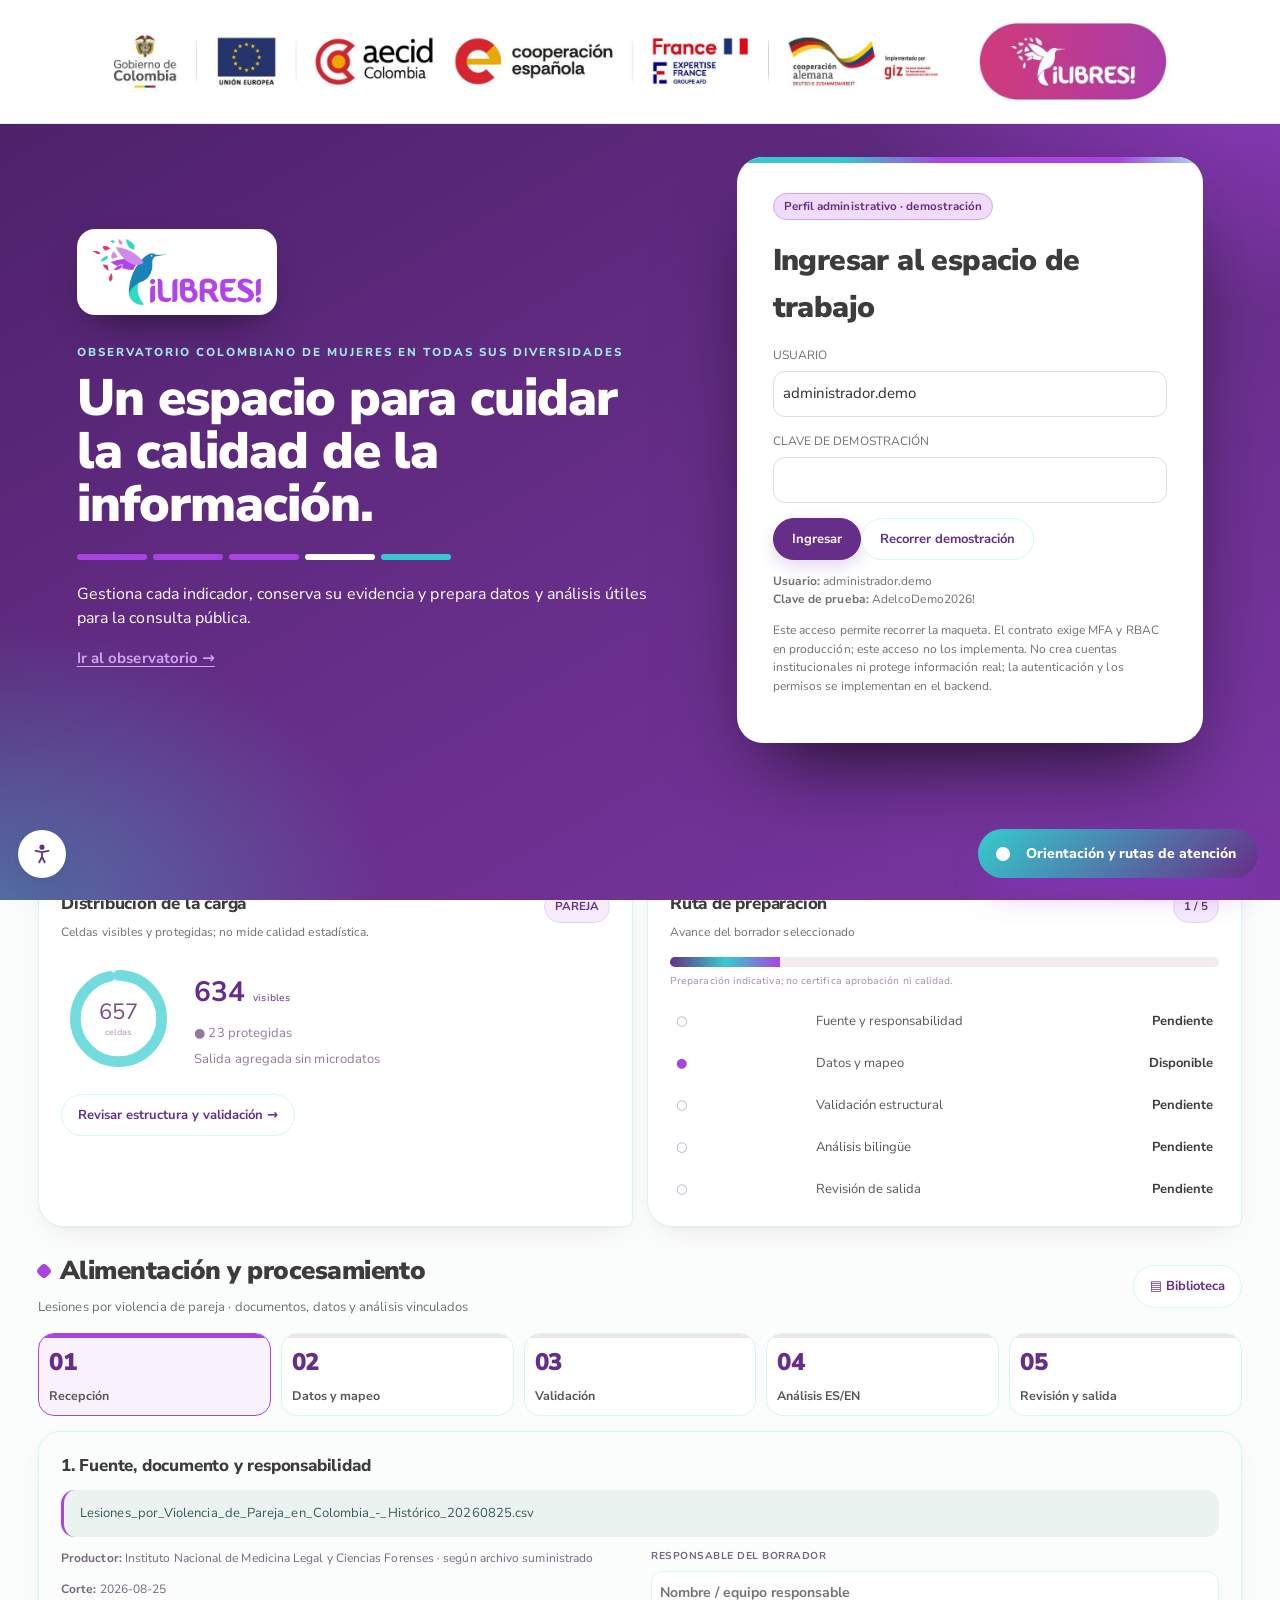
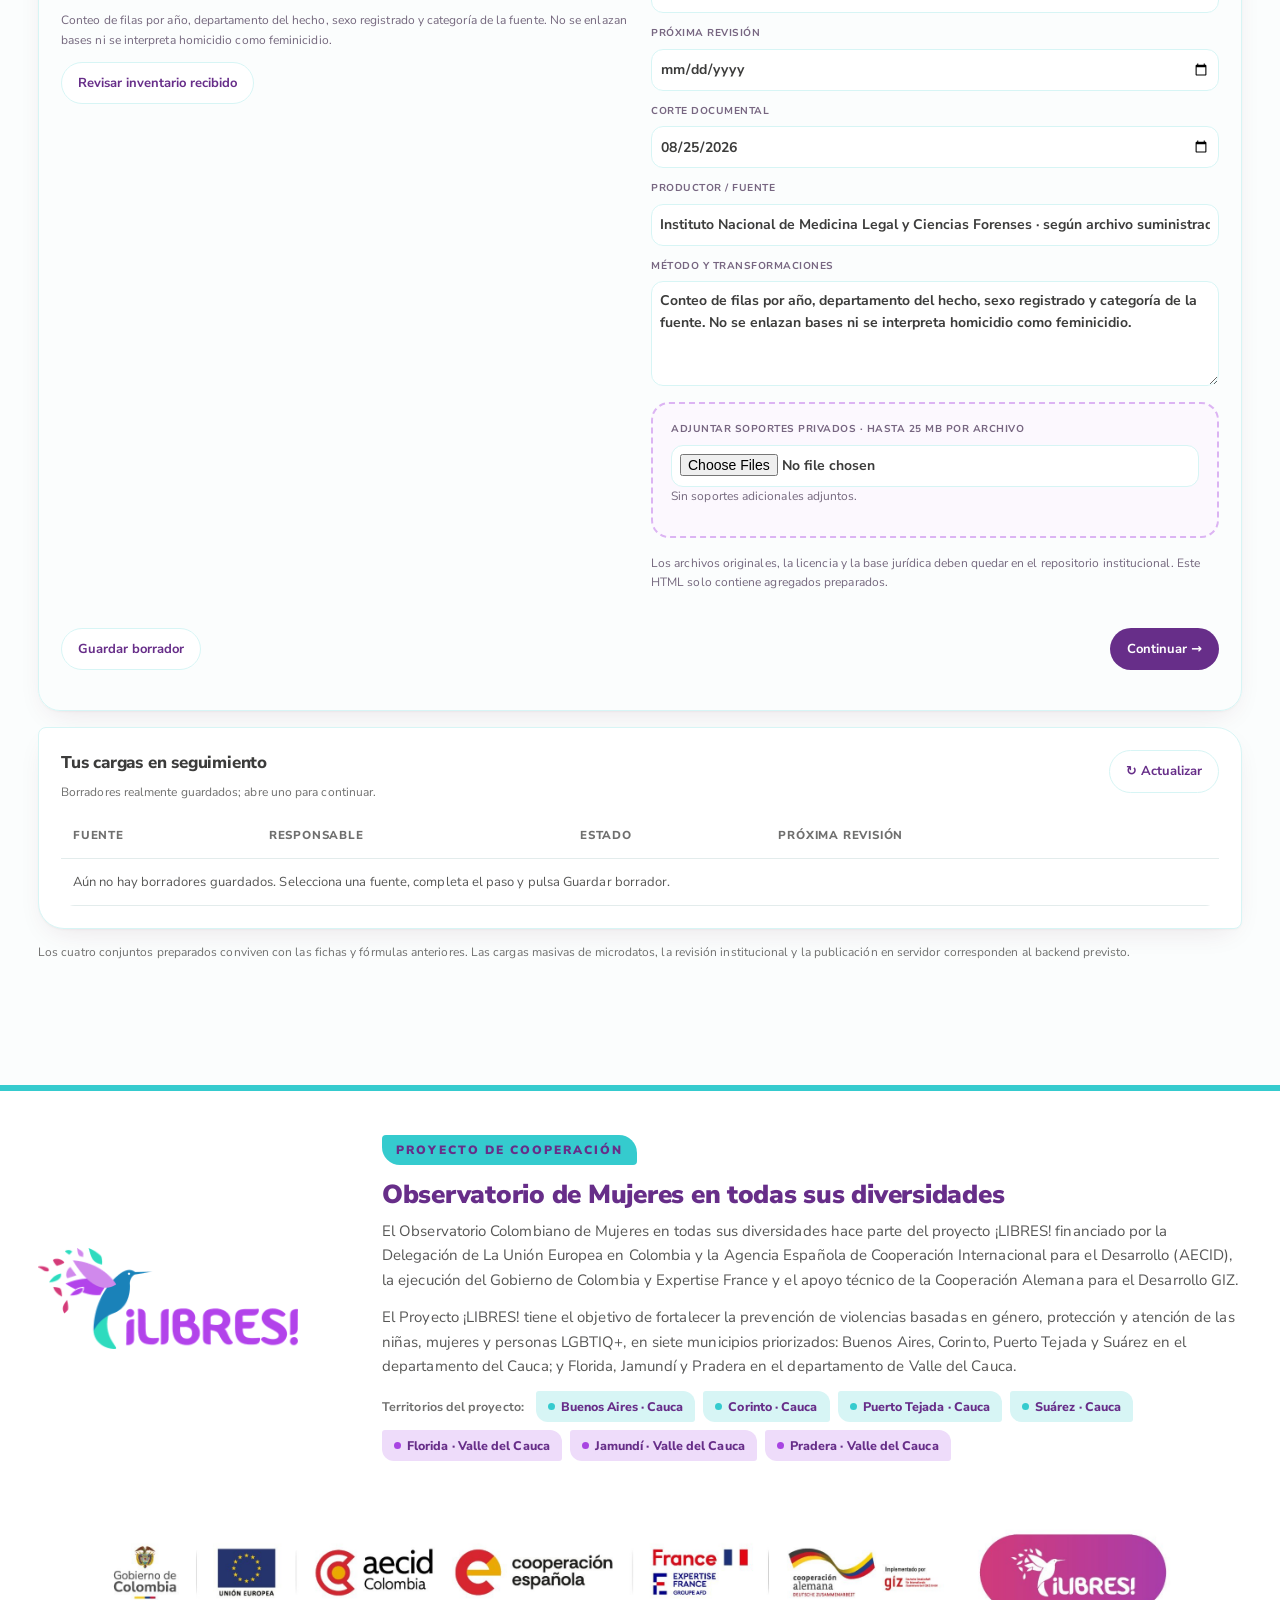
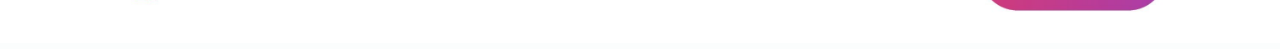
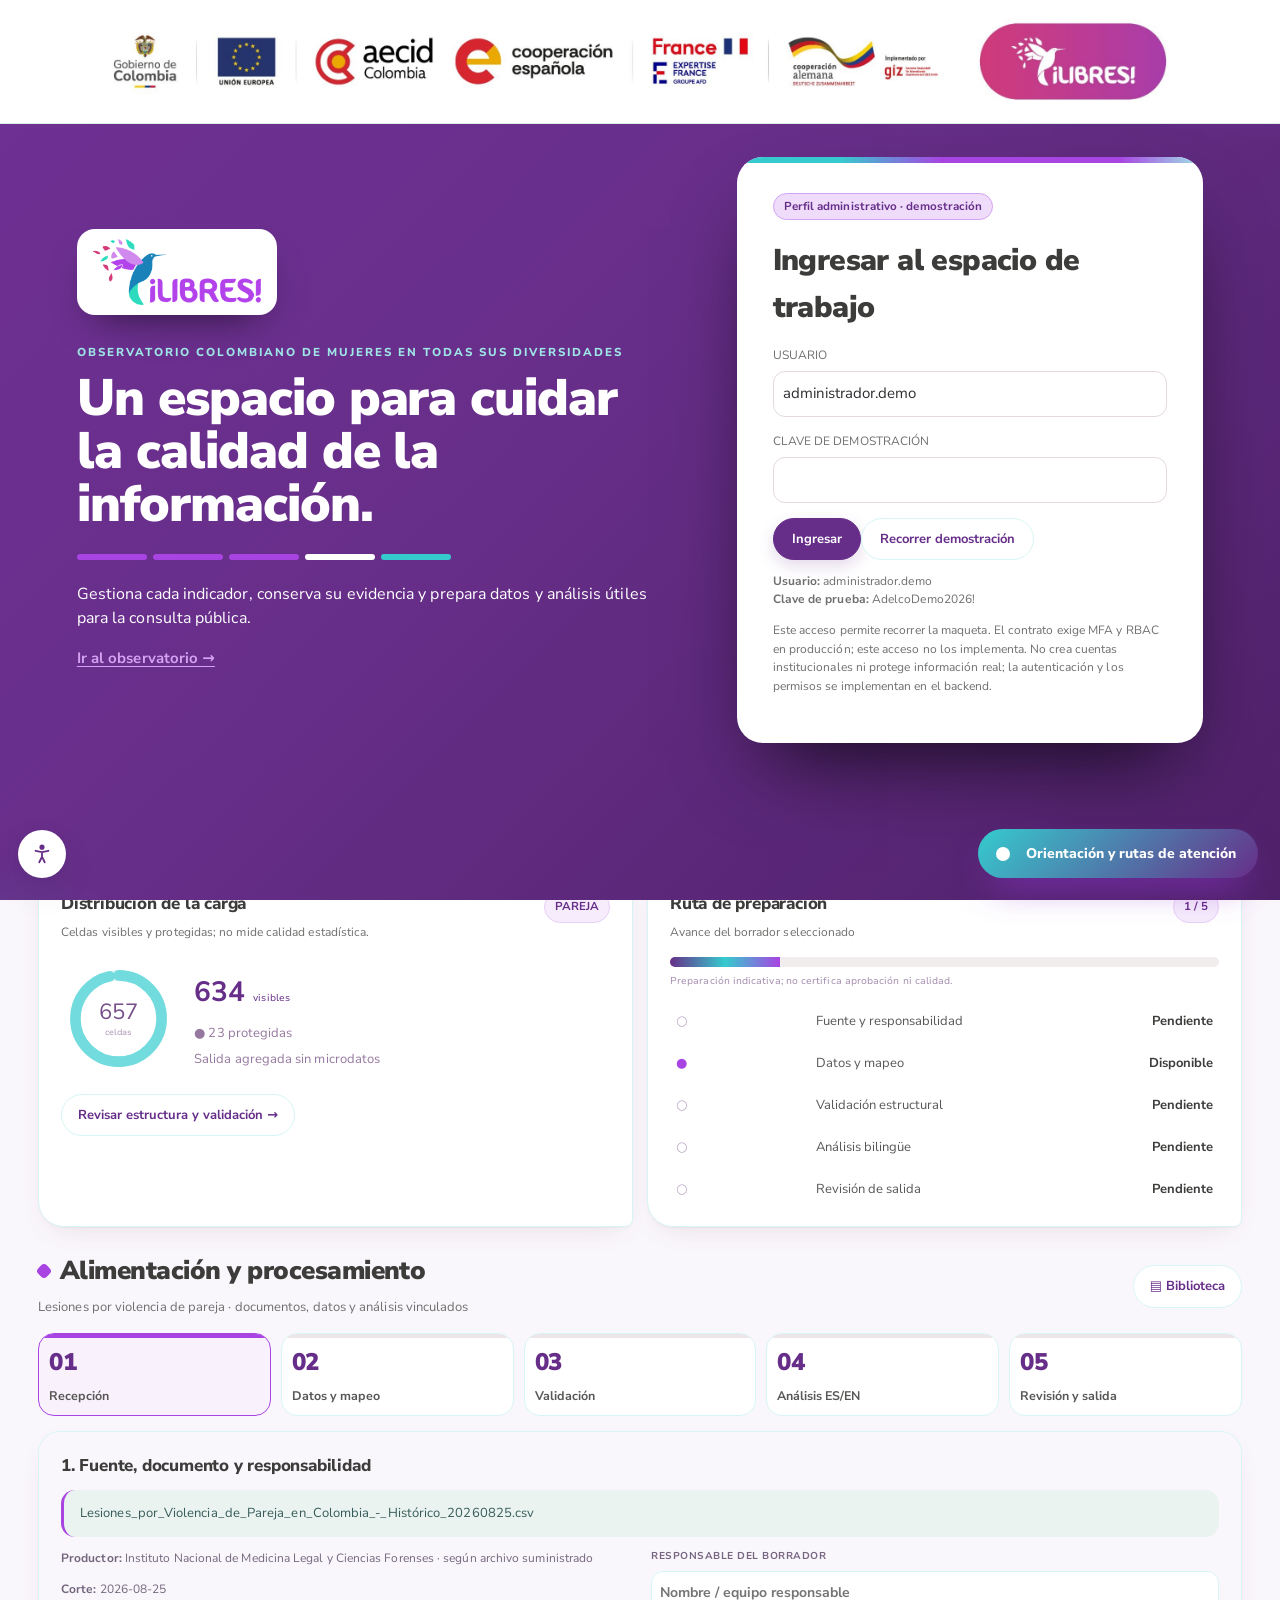
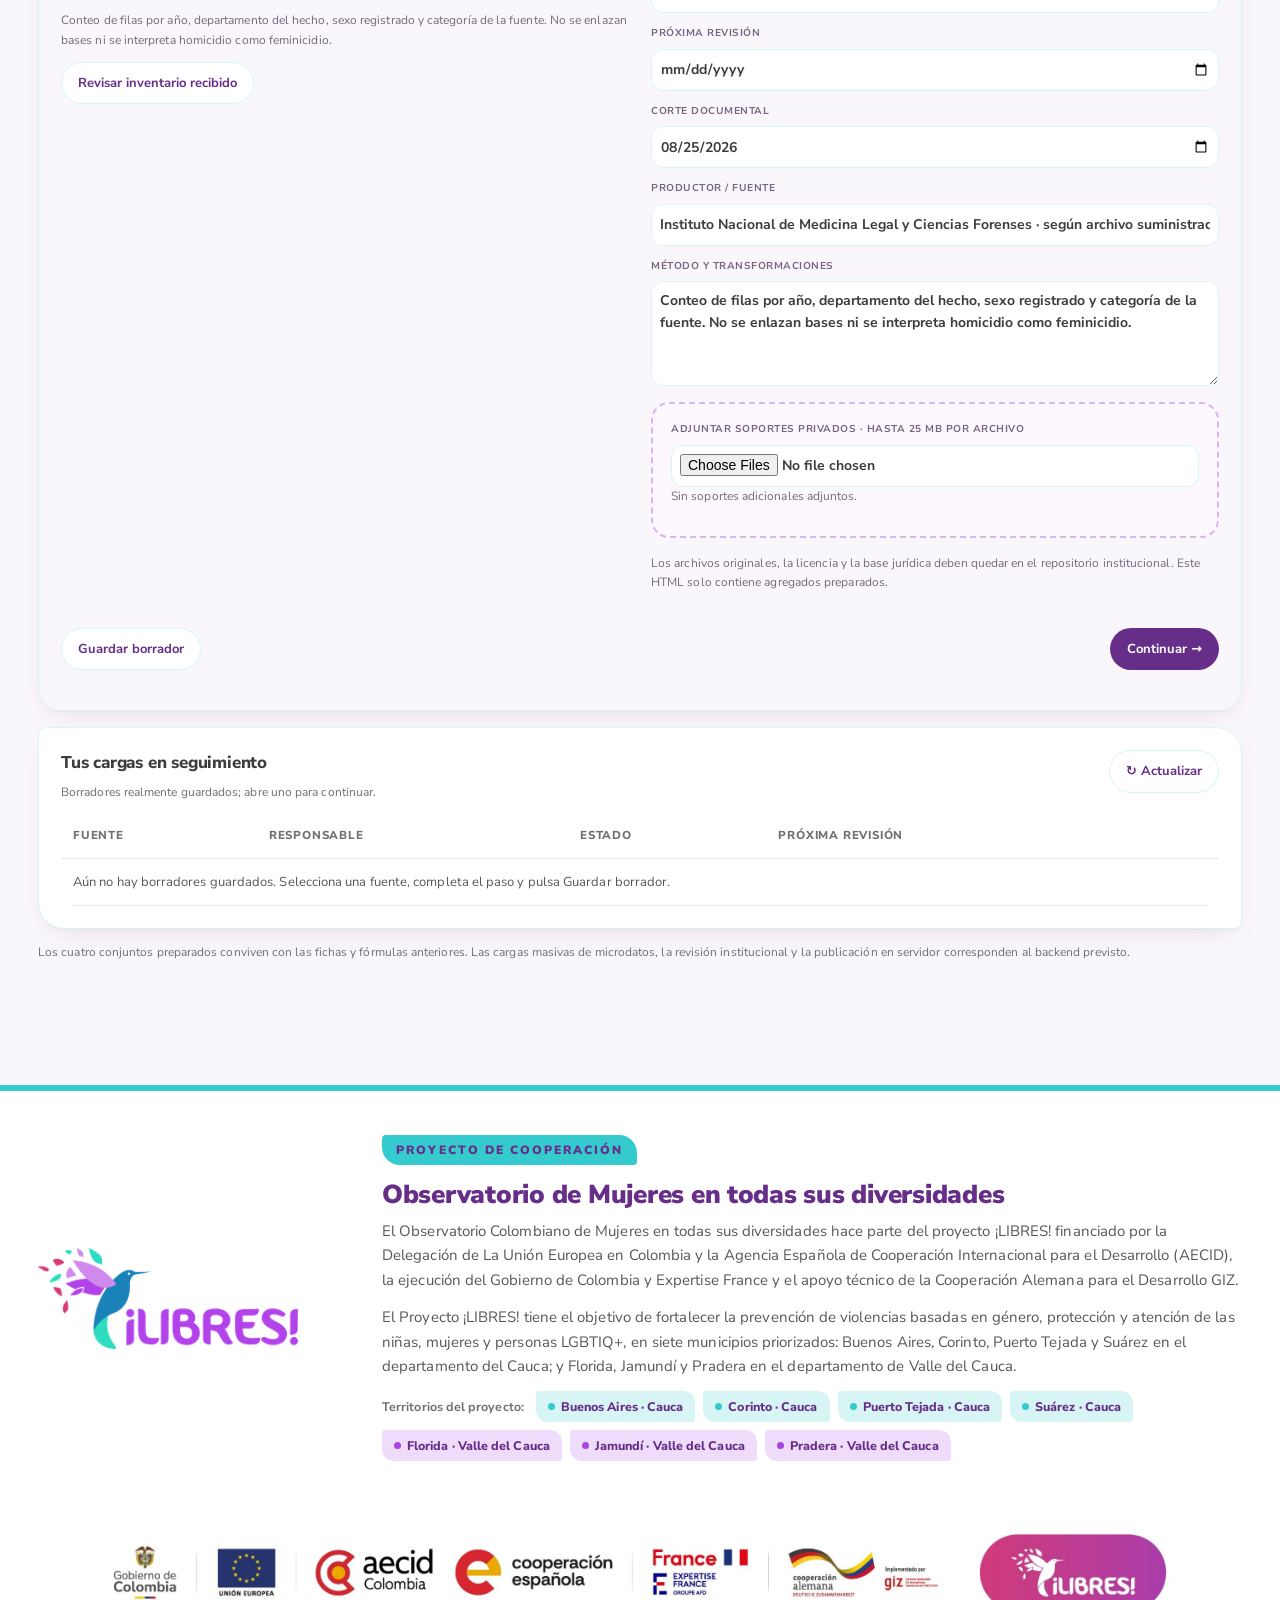
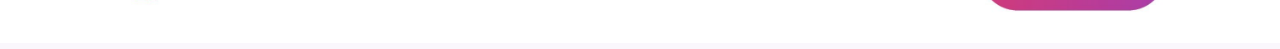
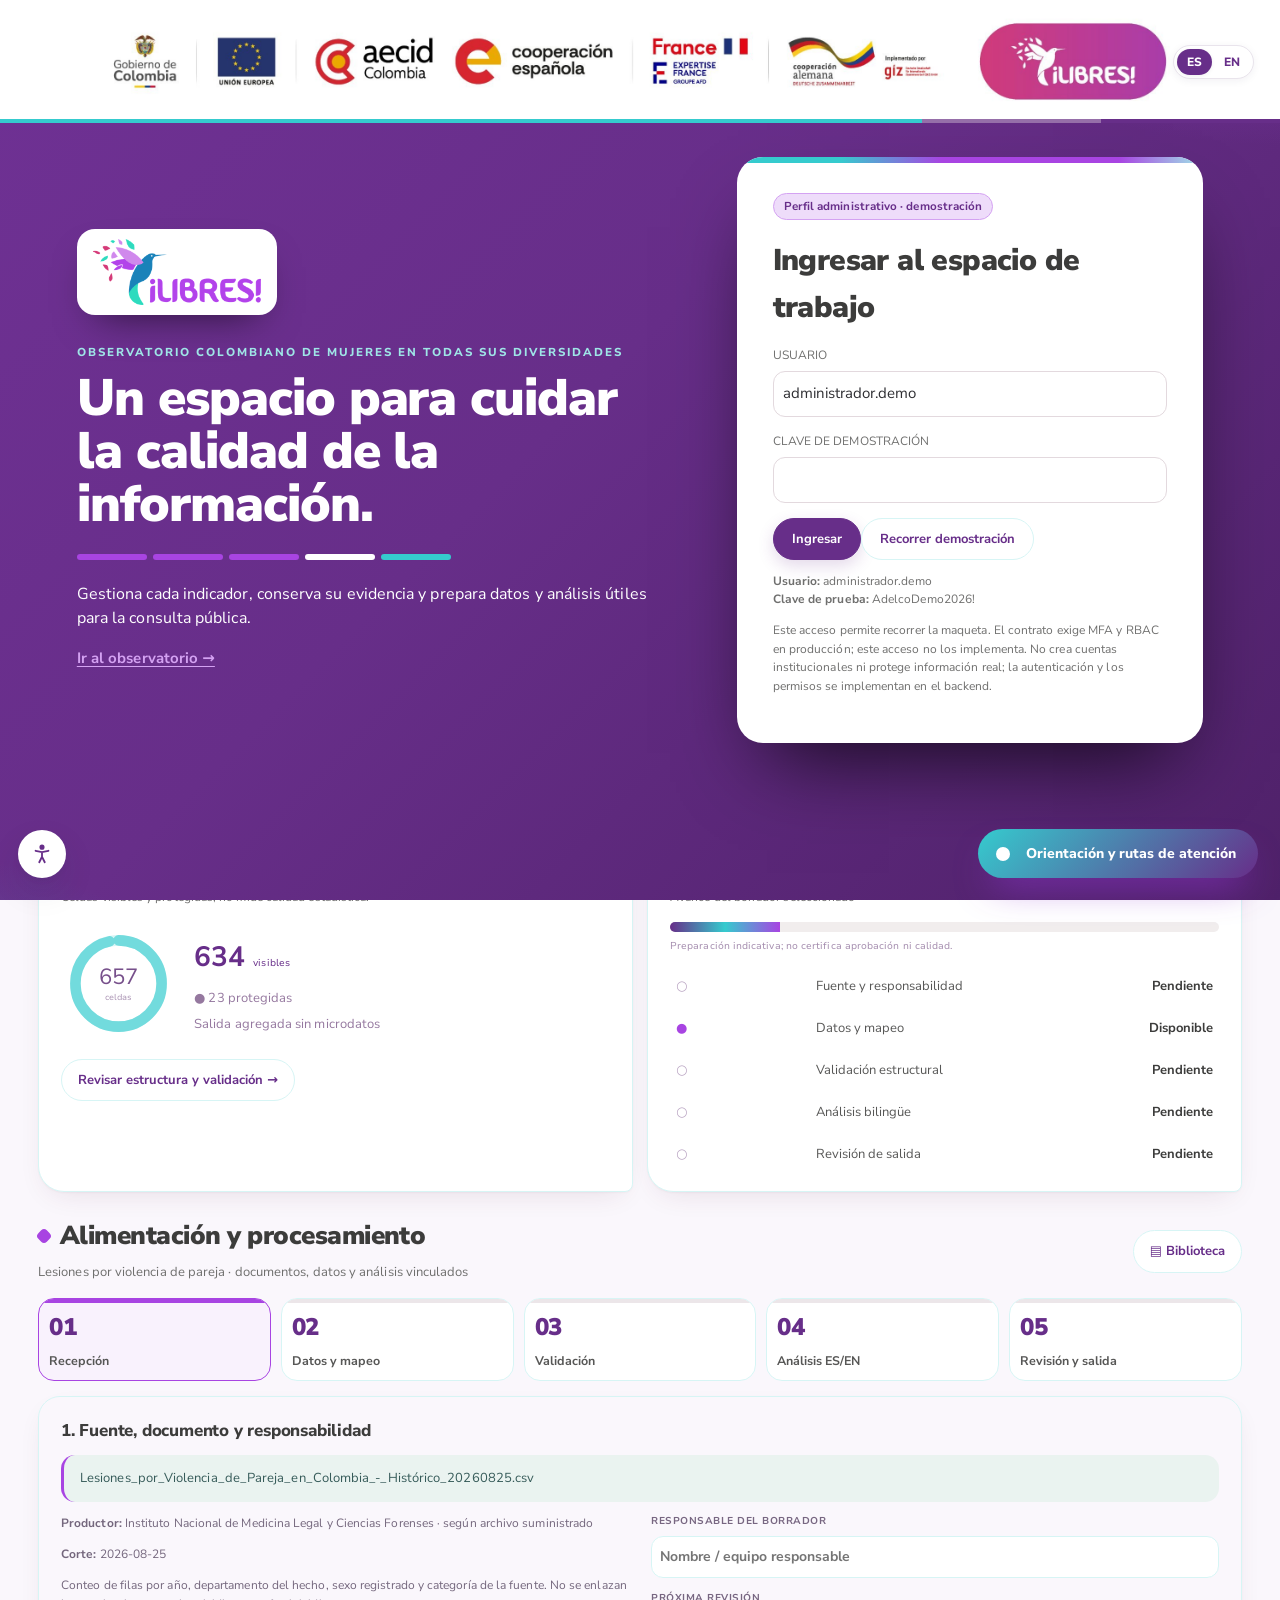
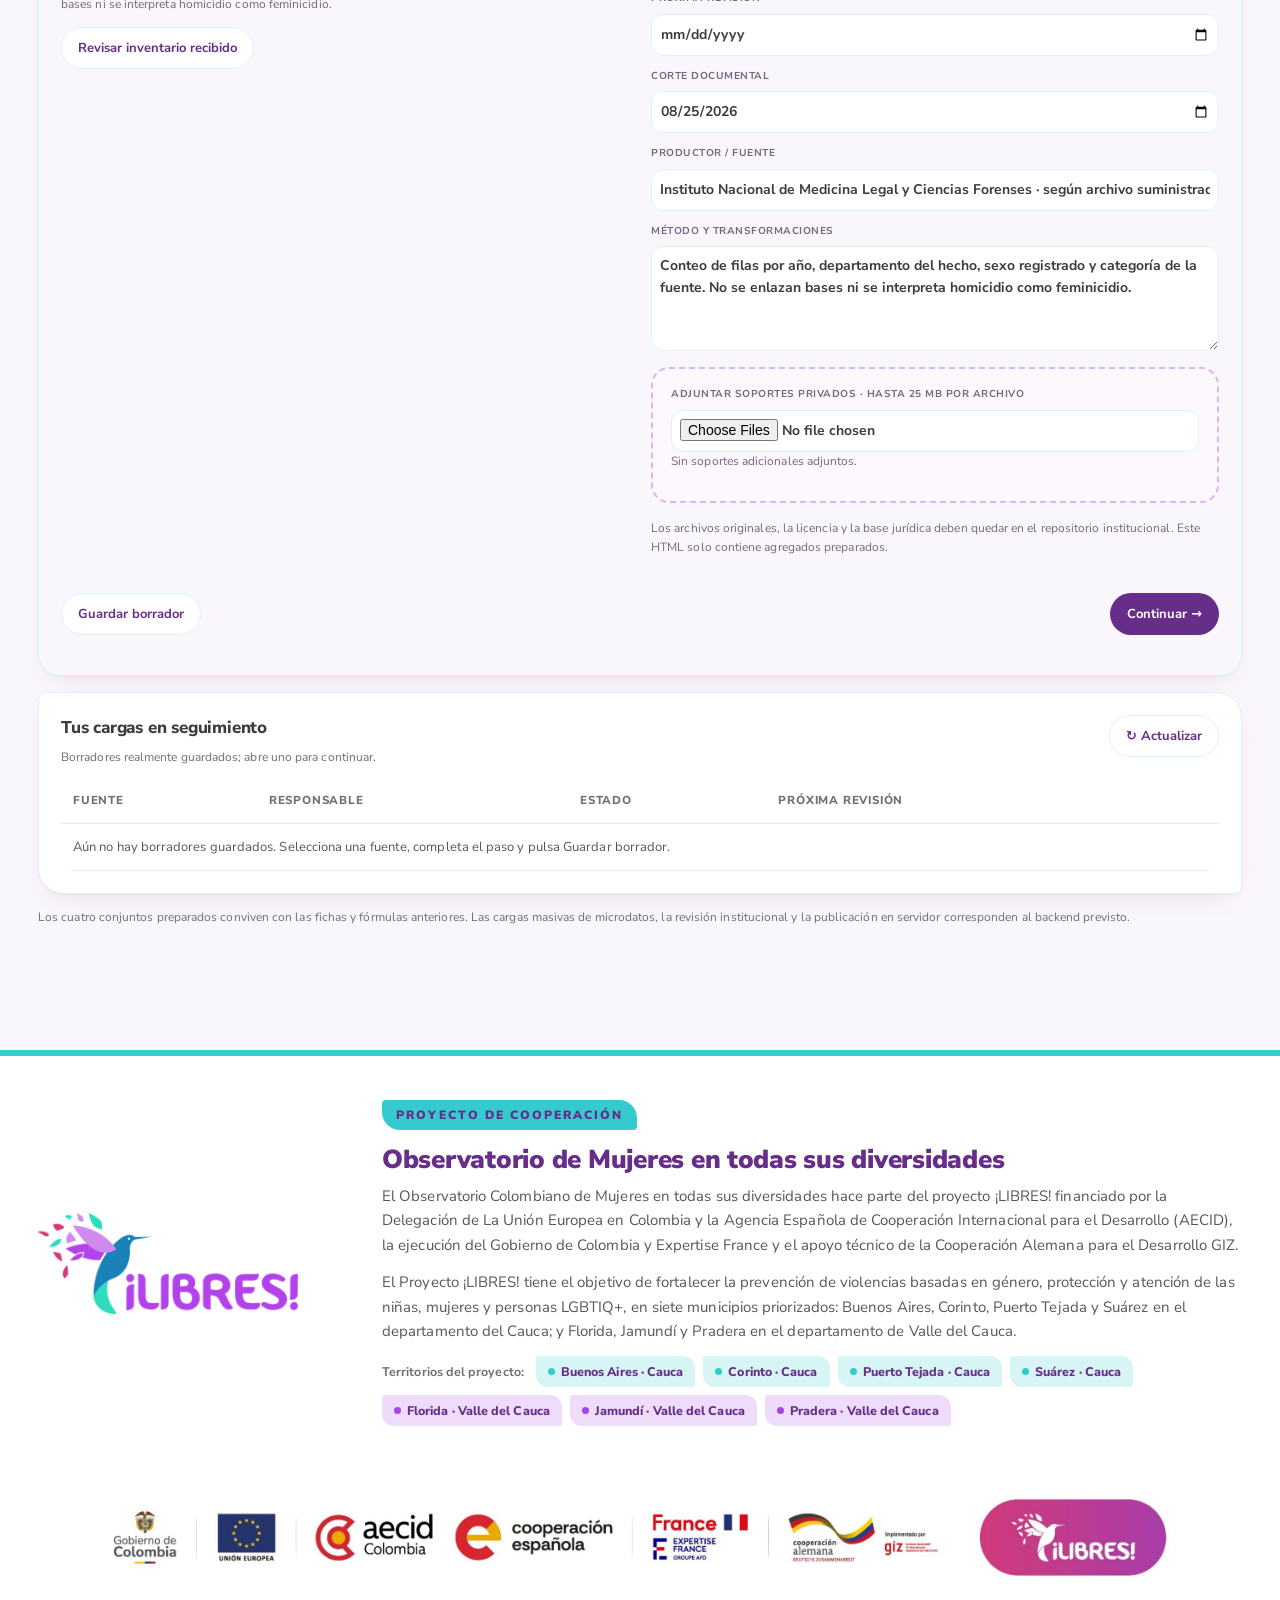
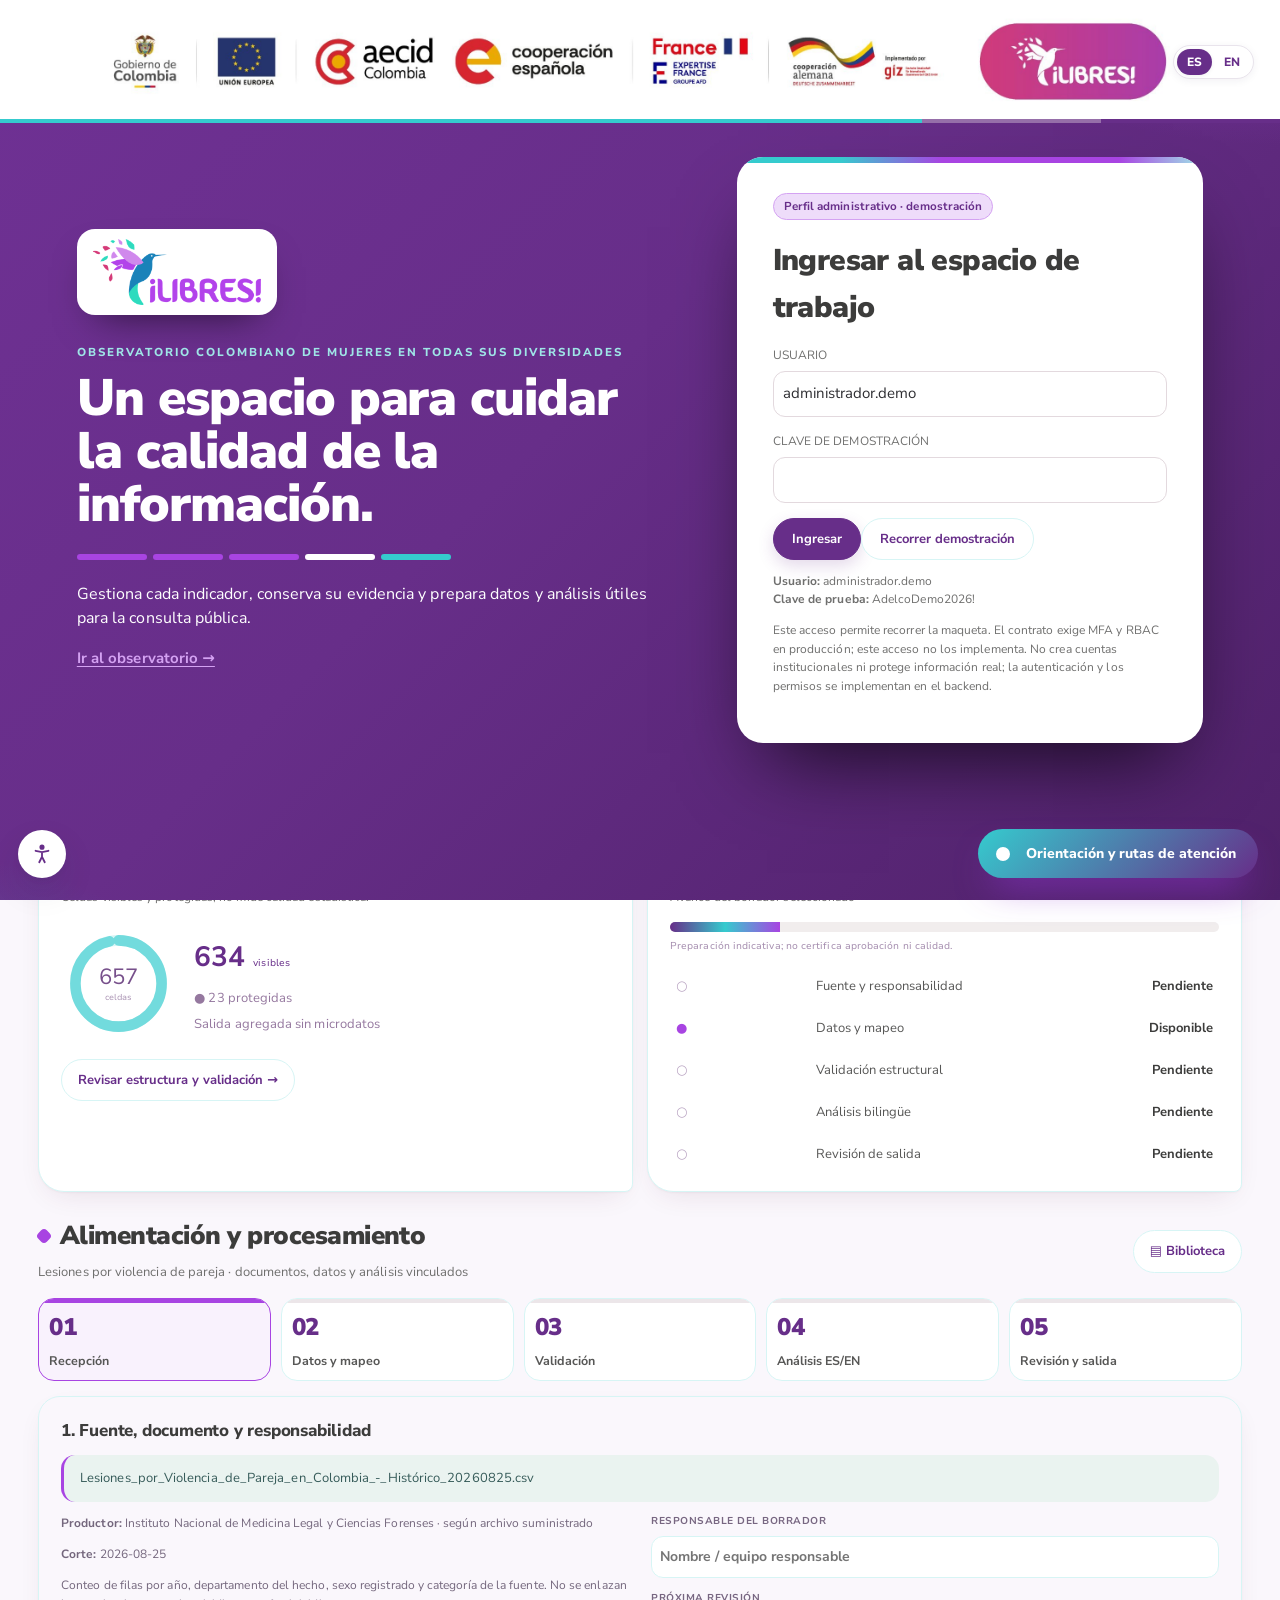
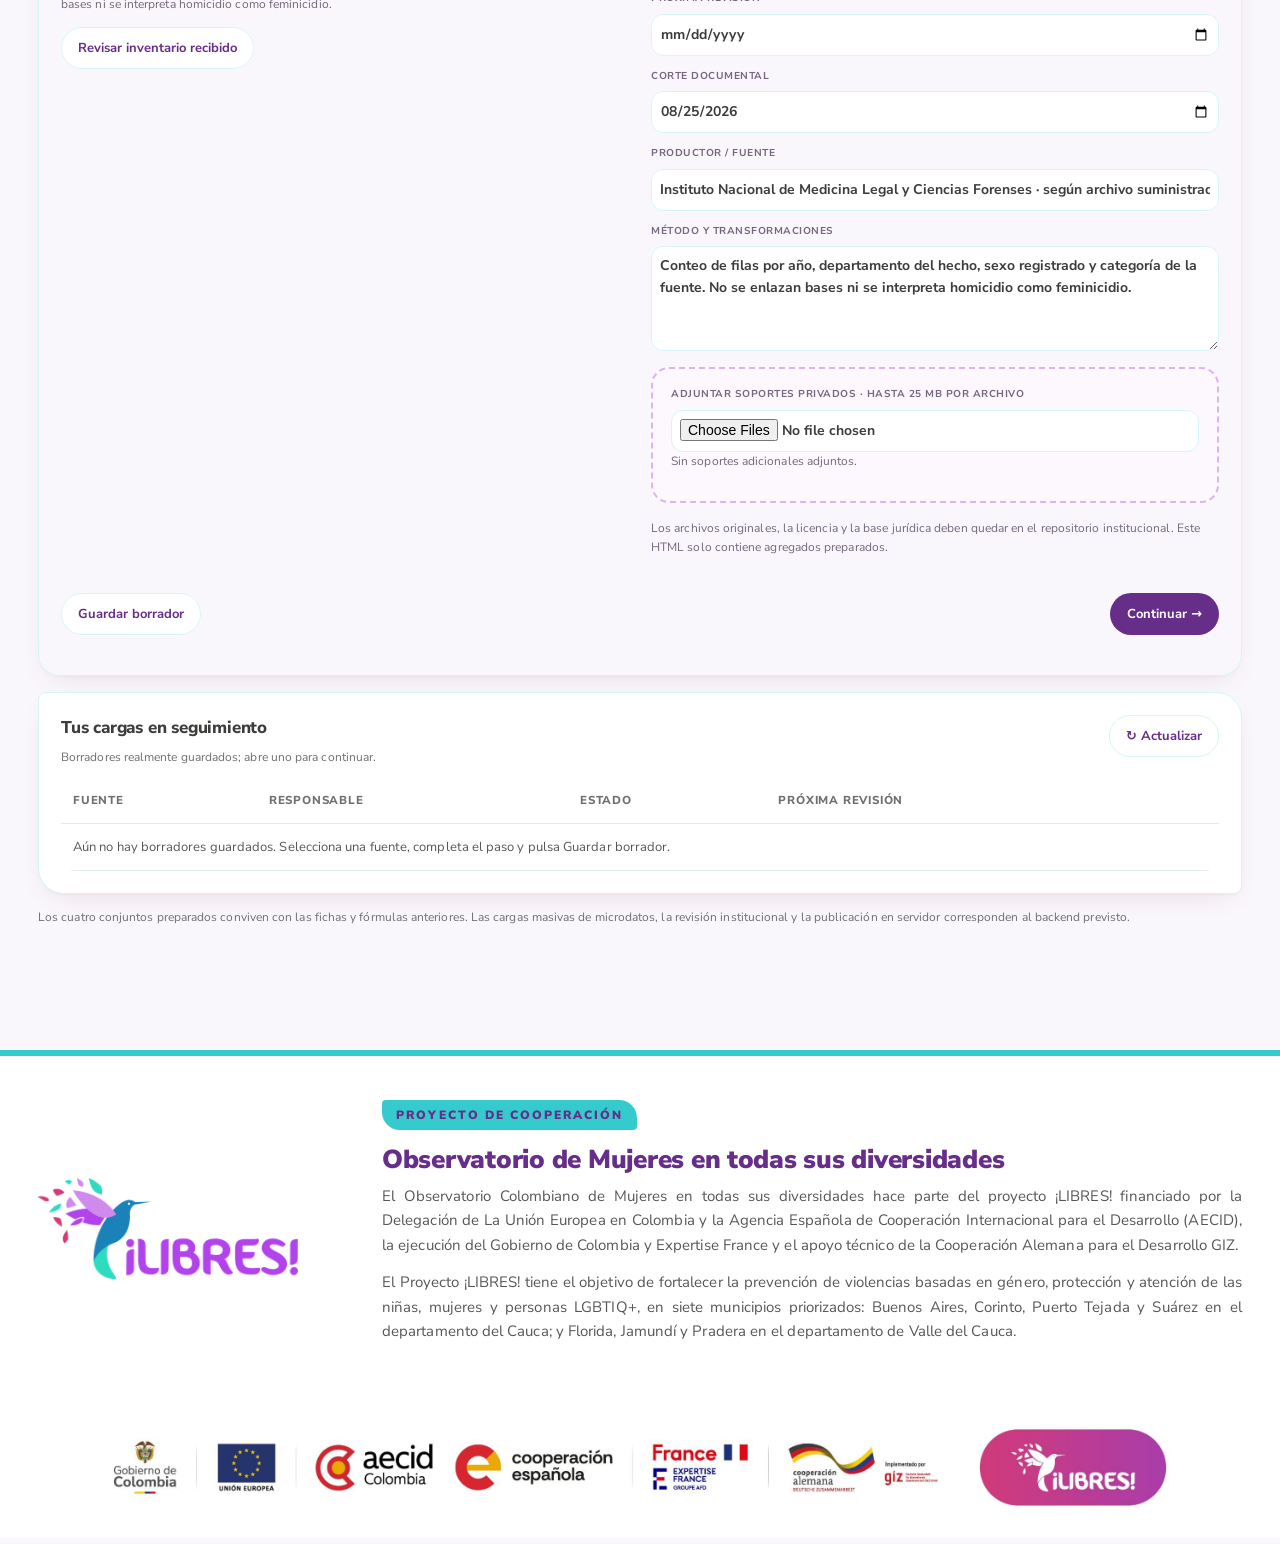
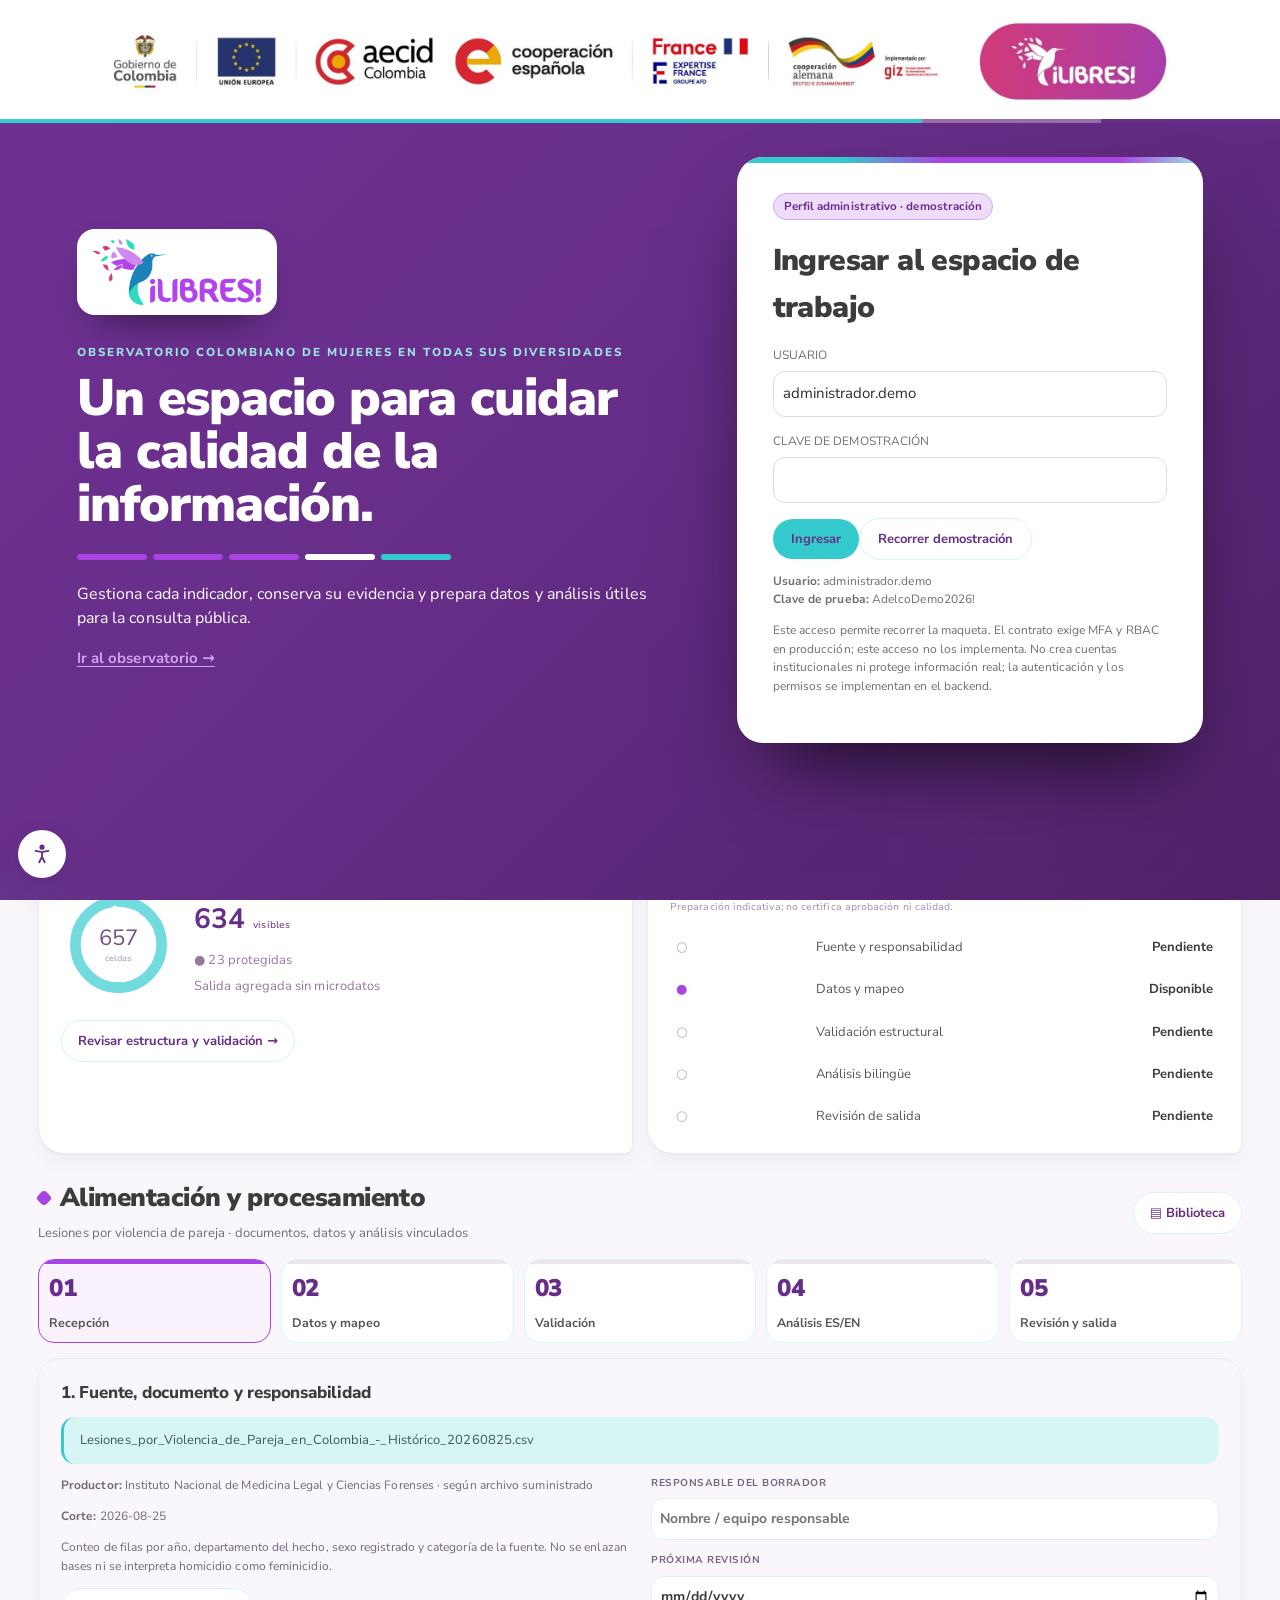
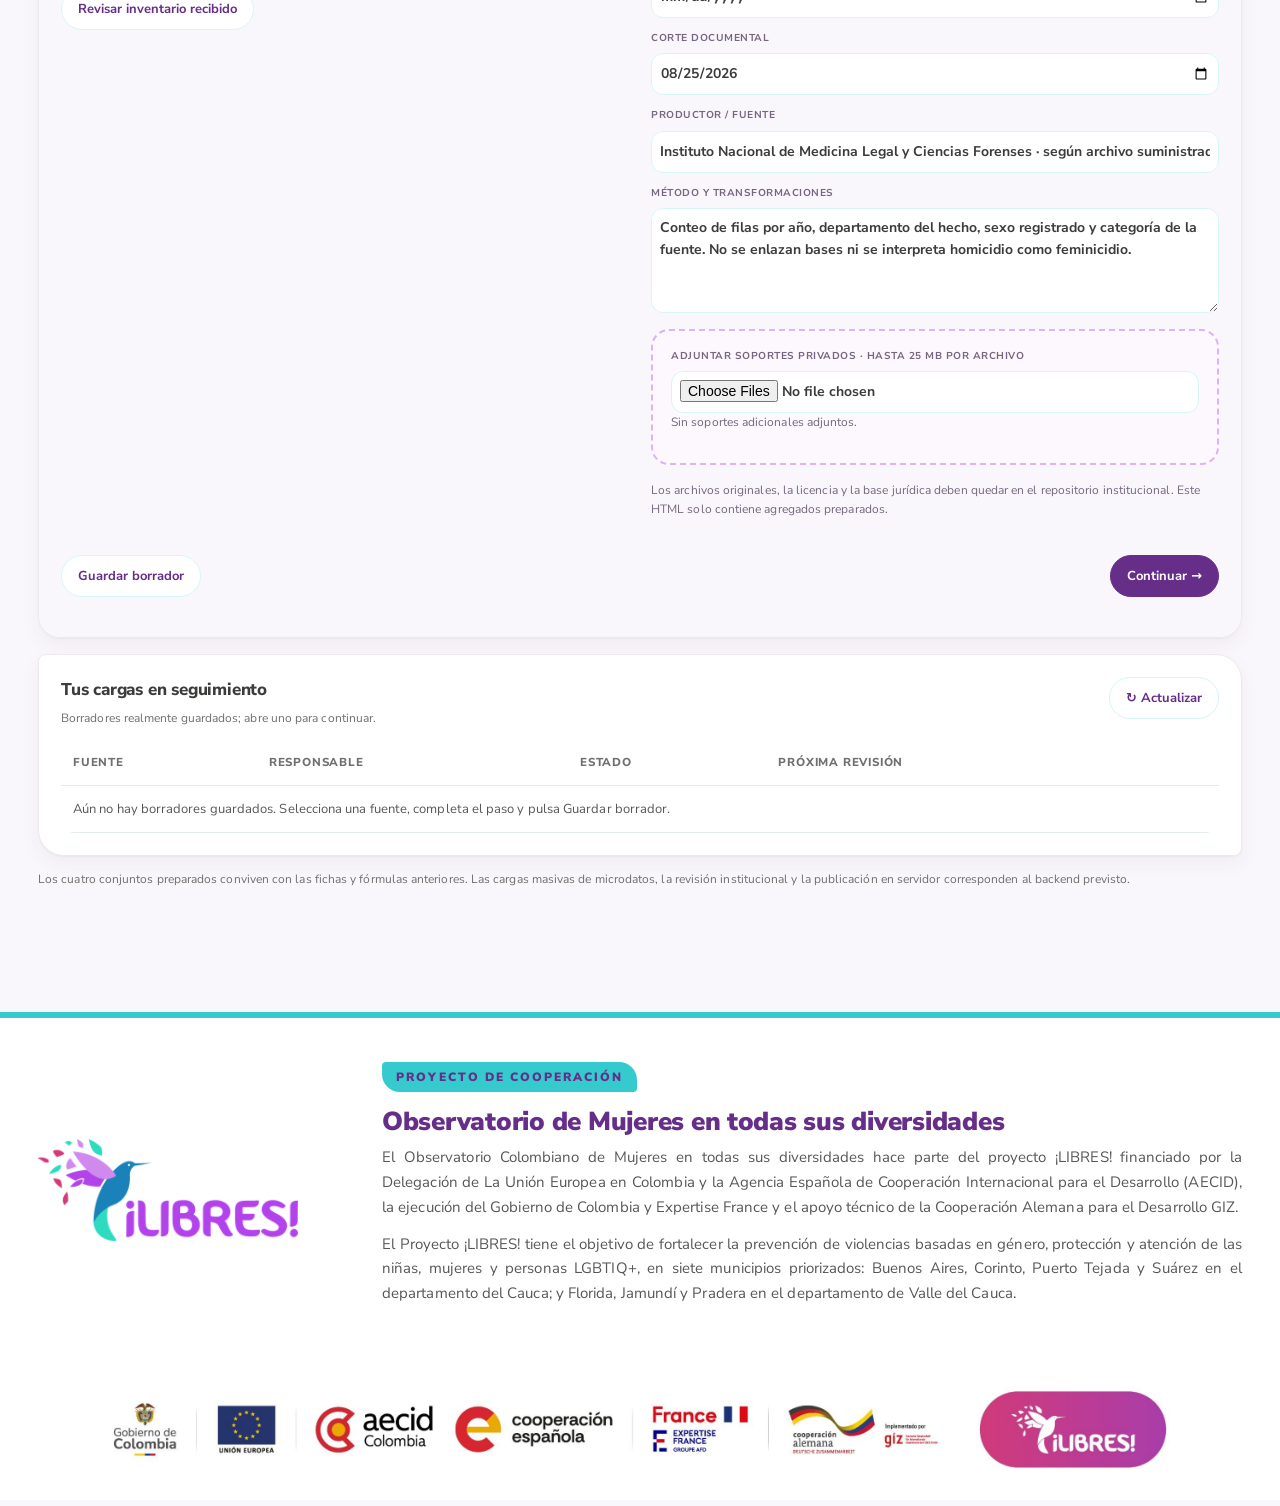
